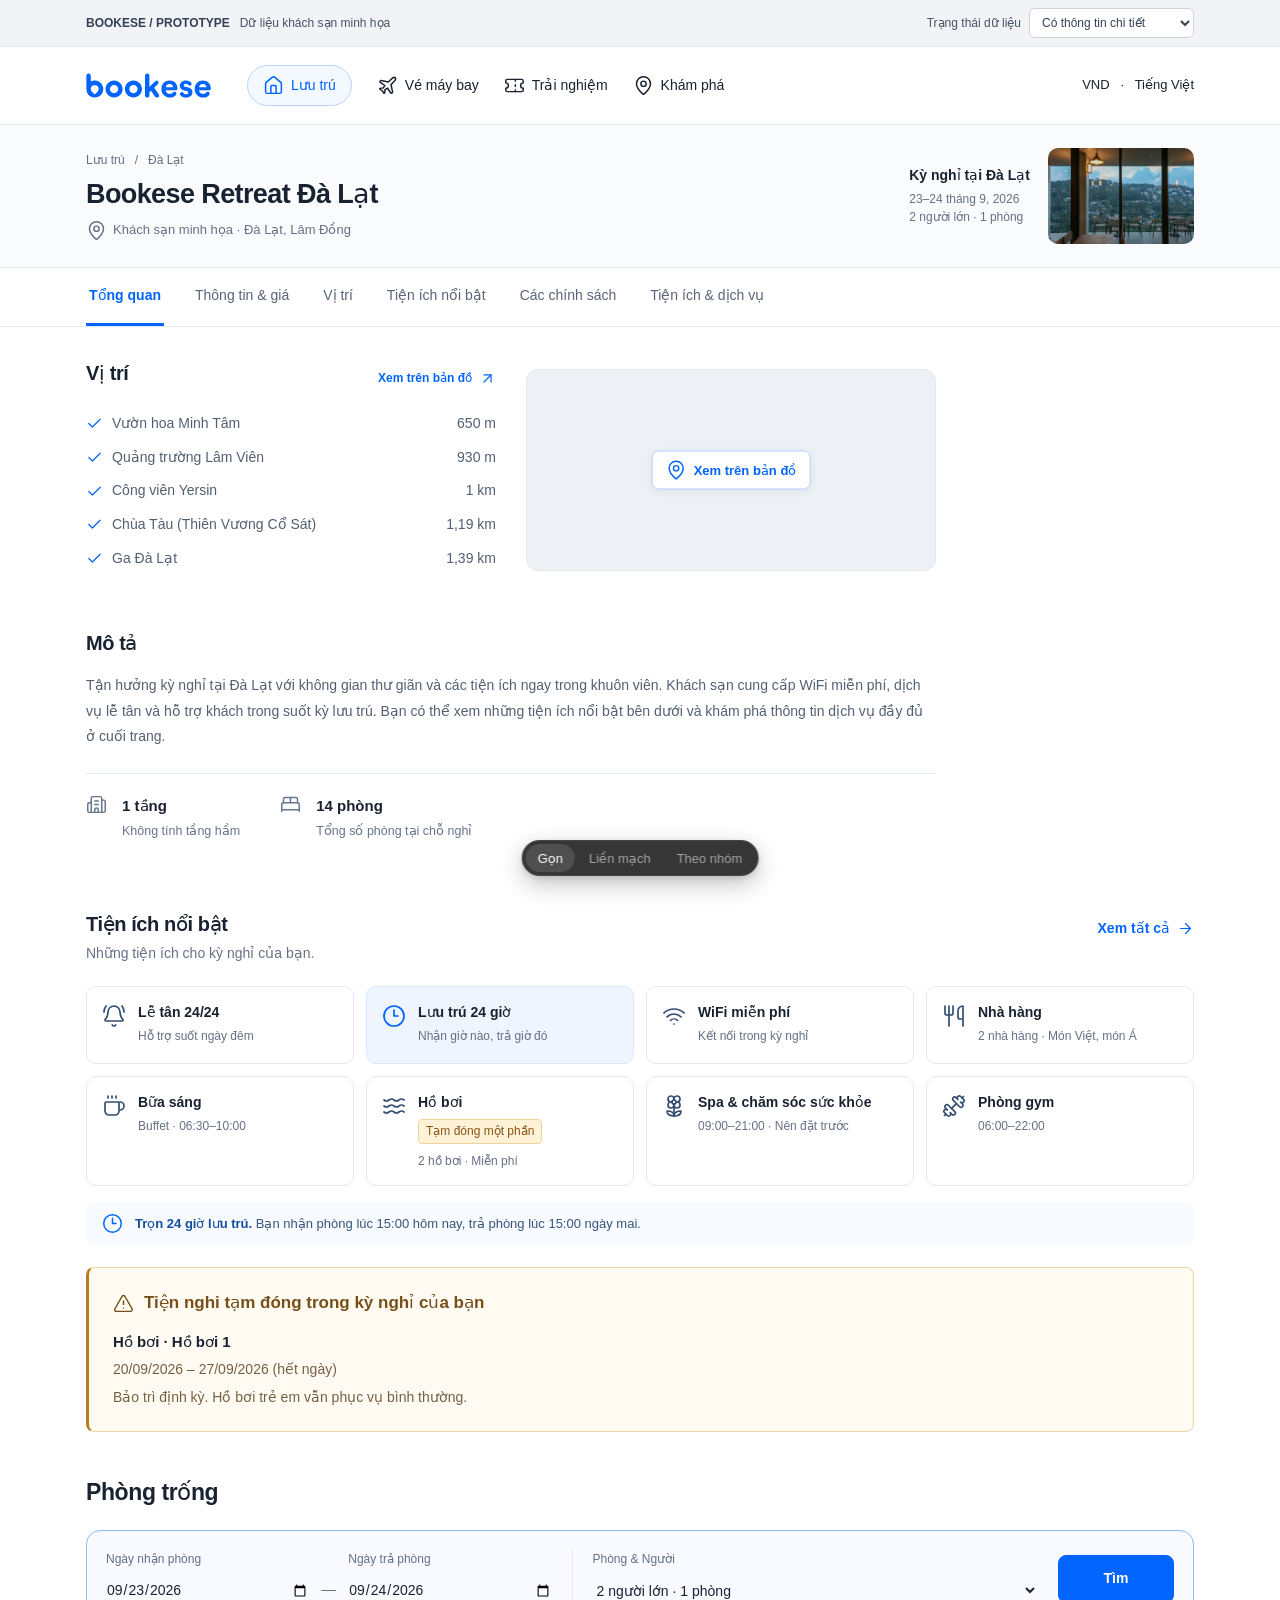
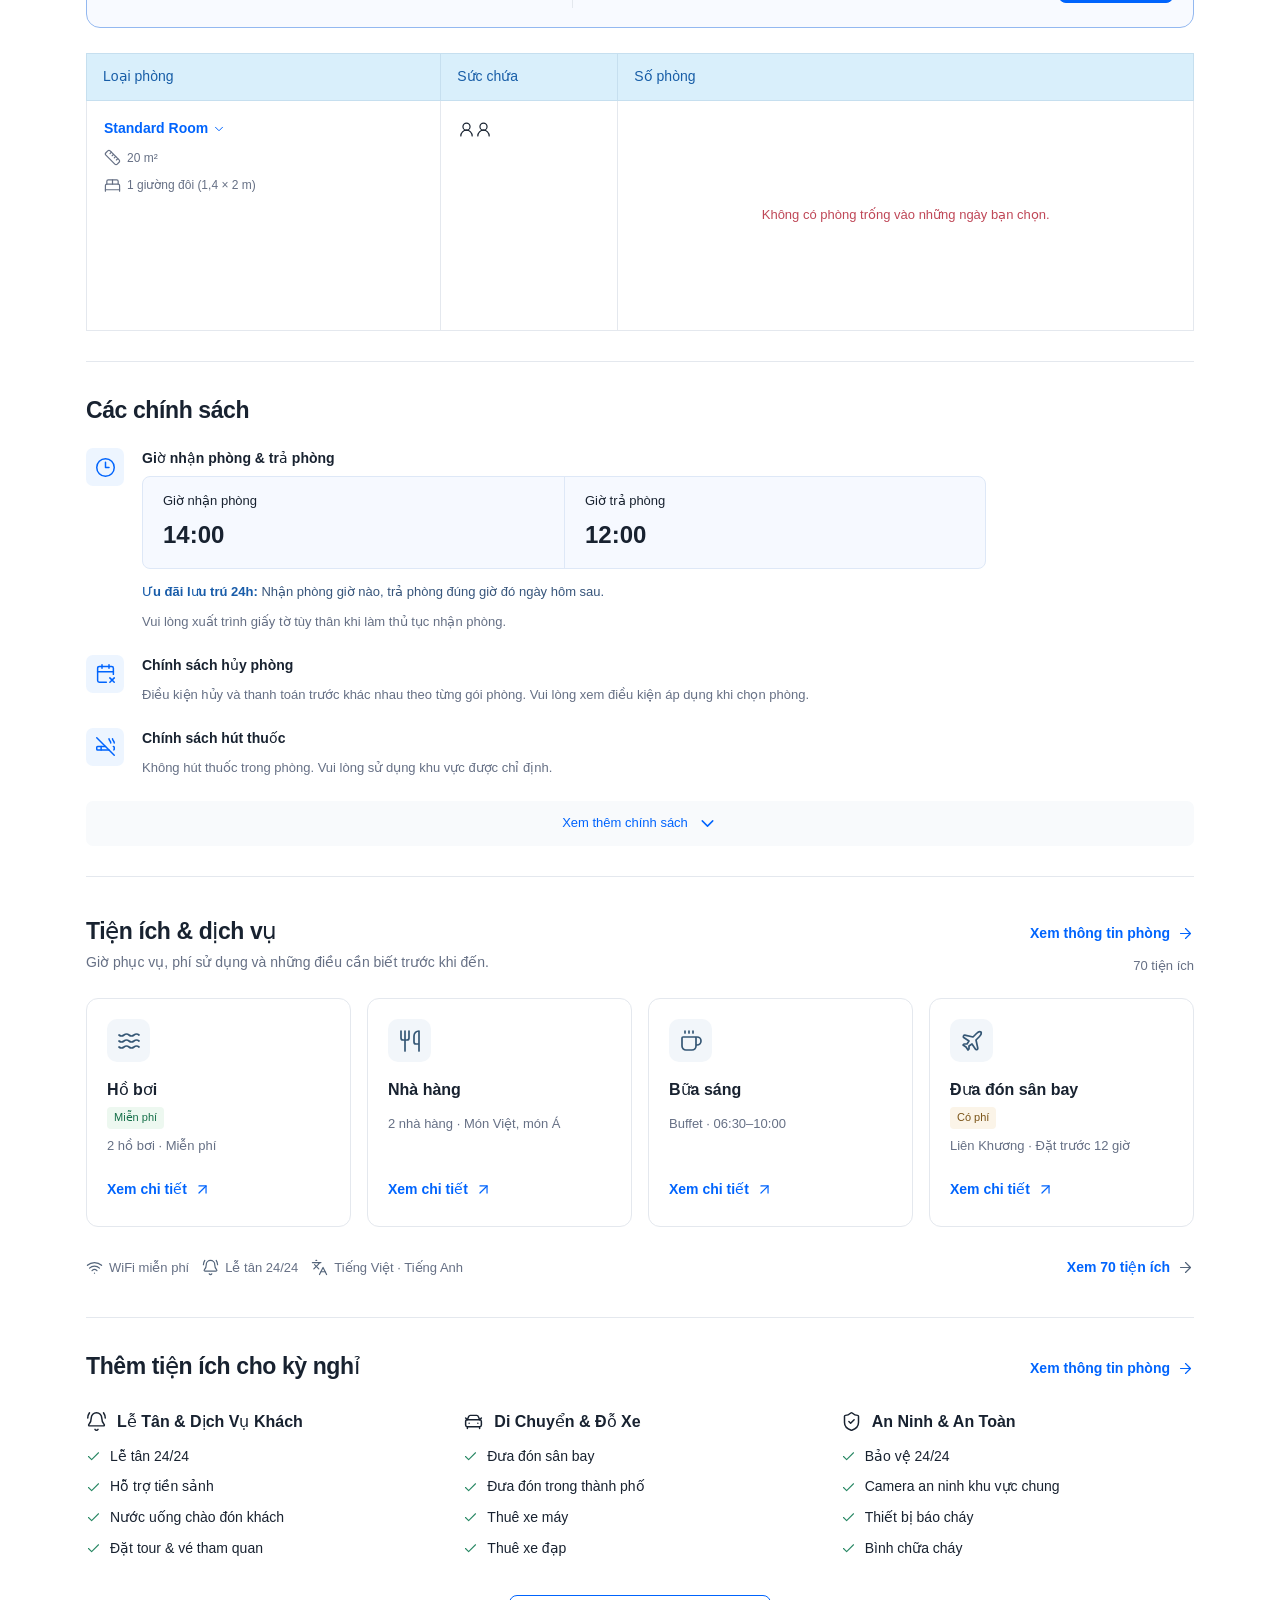
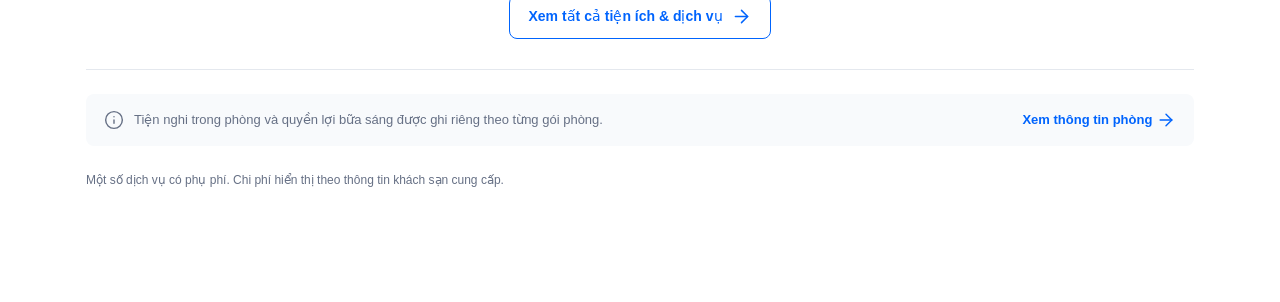
==== Bookese-Tien-ich-Prototype.html @ 7680a3de "Add customer and Extranet amenities prototypes" ====
<!doctype html><html lang="vi"><head><meta charset="utf-8"><meta name="viewport" content="width=device-width,initial-scale=1"><title>Bookese · Prototype tiện ích khách sạn</title><style>:root{--blue:#0064fd;--ink:#182230;--muted:#667085;--line:#e4e8ee;--tint:#eef5ff;--radius:12px;font-family:Inter,Arial,sans-serif;color:var(--ink);font-size:15px;line-height:1.55;font-synthesis:none}*{box-sizing:border-box}body{margin:0;background:#fff}button,input,select{font:inherit}button,a,input,select,summary{touch-action:manipulation}button{cursor:pointer}button:disabled{cursor:default}button:focus-visible,a:focus-visible,summary:focus-visible,select:focus-visible{outline:3px solid #8db9ff;outline-offset:3px}a{color:var(--blue);text-decoration:none}button{color:inherit}button svg,a svg{flex-shrink:0}svg{width:21px;height:21px;stroke-width:1.7;vertical-align:middle;flex-shrink:0}h1,h2,h3,p{margin:0}h1{font-size:27px;letter-spacing:-.6px;line-height:1.25}h2{font-size:23px;letter-spacing:-.4px;line-height:1.4}h3{font-size:16px;line-height:1.5}h1,h2,h3{text-wrap:balance}.muted{color:var(--muted)}.small{font-size:13px}.eyebrow{text-transform:uppercase;font-size:11px;font-weight:700;letter-spacing:1.2px;color:var(--muted)}.wrap{max-width:1160px;margin:auto;padding:0 26px}.lab{background:#f1f3f6;border-bottom:1px solid var(--line);font:12px/1.5 Arial,sans-serif;color:#475467}.lab-inner{min-height:46px;display:flex;align-items:center;justify-content:space-between;gap:16px}.lab b{color:#344054;margin-right:10px}.lab label{display:flex;gap:8px;align-items:center;flex-shrink:0}.lab select{background:white;border:1px solid #cdd3db;border-radius:6px;padding:6px 25px 6px 8px;font-size:12px;color:#344054;max-width:220px}.lab-note{font-size:11px;color:#667085}.header{height:77px;display:flex;align-items:center;justify-content:space-between;gap:36px}.logo{width:125px;height:36px;object-fit:contain}.headernav{display:flex;gap:25px;align-items:center;flex:1}.headernav span{display:flex;gap:7px;align-items:center;font-size:14px;white-space:nowrap}.headernav .current{color:var(--blue);background:#f4f8ff;border:1px solid #b8d4ff;border-radius:24px;padding:9px 15px}.header-end{font-size:13px;white-space:nowrap}.context-strip{border-top:1px solid var(--line);background:#fafbfd;border-bottom:1px solid var(--line)}.context{display:flex;align-items:center;justify-content:space-between;gap:24px;padding-top:23px;padding-bottom:23px}.context .location{display:flex;gap:6px;align-items:center;font-size:13px;color:var(--muted);margin-top:8px}.context-photo{display:flex;align-items:center;gap:18px}.context-photo img{width:146px;height:96px;object-fit:cover;border-radius:10px}.context-photo div{font-size:12px;color:var(--muted);max-width:180px}.context-photo strong{display:block;font-size:14px;color:var(--ink);margin-bottom:3px}.breadcrumb{font-size:12px;color:var(--muted);margin-bottom:8px}.page-nav{position:sticky;top:0;z-index:8;background:rgba(255,255,255,.97);border-bottom:1px solid var(--line)}.nav-row{display:flex;gap:34px;align-items:center;height:58px}.nav-row a{display:flex;align-items:center;justify-content:center;height:100%;font-size:14px;color:#586476;border-bottom:3px solid transparent;padding:0 3px;white-space:nowrap}.nav-row a.active{color:var(--blue);font-weight:600;border-color:var(--blue)}main{padding-bottom:112px!important}.section{padding-top:32px;padding-bottom:30px;border-bottom:1px solid var(--line)}[id]{scroll-margin-top:82px}.section-head{display:flex;justify-content:space-between;gap:20px;align-items:flex-start;margin-bottom:22px}.section-head p{color:var(--muted);font-size:14px;margin-top:5px}.text-btn{background:none;border:0;padding:6px 0;display:inline-flex;gap:7px;align-items:center;font-size:14px;color:var(--blue);font-weight:600;min-height:38px;white-space:nowrap}.text-btn:hover{text-decoration:underline}.text-btn svg{width:17px;height:17px}.highlights{display:grid;grid-template-columns:repeat(4,1fr);gap:14px 24px}.highlight{display:flex;gap:12px;align-items:flex-start;min-height:65px;border:1px solid var(--line);border-radius:10px;padding:15px;background:white;text-align:left}.highlight svg{color:#344e72;width:24px;height:24px;margin-top:2px}.highlight b{font-size:14px;font-weight:550;display:block}.highlight small{display:block;color:var(--muted);font-size:12px;margin-top:3px}.highlight:hover:is(button){background:#f8fbff;border-color:#a6c9ff}.highlight-special{background:var(--tint);border-color:#d9e8ff}.highlight-special svg{color:var(--blue)}.twentyfour{margin-top:16px;display:flex;align-items:center;gap:12px;border-radius:8px;background:#f7faff;padding:11px 16px;font-size:13px;color:#37557b}.twentyfour svg{color:var(--blue)}.twentyfour strong{color:#144d9d}.feature-cards{display:grid;grid-template-columns:repeat(4,1fr);gap:16px}.feature-card{padding:20px;border:1px solid var(--line);border-radius:12px;display:flex;flex-direction:column;align-items:start;background:white;min-height:216px}.feature-icon{height:43px;width:43px;display:flex;align-items:center;justify-content:center;background:#f2f6fa;border-radius:10px;margin-bottom:16px;color:#355775}.feature-icon svg{height:24px;width:24px}.feature-card h3{margin-bottom:5px}.feature-card p{font-size:13px;color:var(--muted);margin:7px 0 12px}.feature-card .text-btn{margin-top:auto;padding-bottom:0}.badge{font-size:11px;font-weight:500;line-height:1.6;padding:2px 7px;border-radius:4px;white-space:nowrap;display:inline-flex;vertical-align:middle}.badge.free{background:#edf8f0;color:#16704a}.badge.paid{background:#fbf4e8;color:#795215}.badge.neutral{background:#f1f3f6;color:#586476}.summary-line{display:flex;align-items:center;gap:13px;flex-wrap:wrap;font-size:13px;color:var(--muted);margin-top:22px}.summary-line span{display:flex;gap:6px;align-items:center}.summary-line svg{width:17px;height:17px;color:#53647a}.summary-line .text-btn{margin-left:auto}.all-preview{display:grid;grid-template-columns:repeat(3,1fr);gap:24px}.preview-group h3{margin-bottom:12px;display:flex;align-items:center;gap:10px}.preview-group ul{list-style:none;padding:0;margin:0}.preview-group li{font-size:14px;margin:9px 0;display:flex;gap:9px;align-items:center}.preview-group li svg{color:#278763;width:15px;height:15px}.outline{padding:10px 18px;min-height:44px;border:1px solid var(--blue);color:var(--blue);background:white;border-radius:8px;font-weight:550;font-size:14px;display:inline-flex;align-items:center;justify-content:center;gap:8px}.outline:hover{background:var(--tint)}.primary{padding:12px 19px;min-height:44px;background:var(--blue);color:#fff;border:1px solid var(--blue);border-radius:8px;font-weight:600;font-size:14px}.primary:hover{background:#0056dc}.all-cta{text-align:center;margin-top:26px}.policy-link{margin:24px 0 0;display:flex;align-items:center;gap:10px;background:#f8fafc;border-radius:8px;padding:16px 18px;font-size:13px;color:var(--muted)}.policy-link a{margin-left:auto;font-weight:550;white-space:nowrap}.policy-link svg{width:20px;height:20px}.search-row{display:flex;gap:14px;align-items:center;margin:20px 0 24px}.searchbox{display:flex;align-items:center;gap:9px;max-width:420px;flex:1;border:1px solid #cdd4df;border-radius:8px;padding:0 13px;height:44px;background:#fff}.searchbox svg{width:18px;color:#748296}.searchbox:focus-within{border-color:var(--blue);box-shadow:0 0 0 3px #e7f0ff}.searchbox input{border:0;outline:none;width:100%;height:100%;min-width:0;background:transparent;font-size:14px;color:var(--ink)}.result-count{font-size:12px;color:var(--muted)}.group-grid{display:grid;grid-template-columns:repeat(3,minmax(0,1fr));gap:28px 36px;align-items:start}.group-block{min-width:0}.group-block h3{display:flex;align-items:center;gap:10px;padding-bottom:10px;border-bottom:1px solid var(--line);margin-bottom:3px}.group-block h3 svg{color:#415975}.group-count{margin-left:auto;color:#98a2b3;font-size:12px;font-weight:400}.amenity{border-bottom:1px solid #f0f2f5;padding:11px 0;font-size:14px;break-inside:avoid}.amenity-head{display:flex;gap:8px;align-items:flex-start}.amenity-head>svg{width:15px;height:20px;color:#278763}.amenity-name{flex:1;min-width:0}.amenity-meta{display:flex;gap:8px;align-items:center;flex-wrap:wrap;margin:5px 0 0 23px}.amenity-meta .text-btn{font-size:12px;min-height:24px;padding:0;font-weight:500}.amenity summary{cursor:pointer;list-style:none}.amenity summary::-webkit-details-marker{display:none}.amenity summary .chev{width:15px;color:#75859a;margin-left:3px}.amenity[open] summary .chev{transform:rotate(180deg)}.amenity[open]{border-bottom-color:#bfd7f7}.inline-detail{background:#f7faff;padding:14px;margin-top:10px;border-radius:7px;font-size:12px}.inline-detail .spec-list{grid-template-columns:1fr}.inline-detail h3{font-size:14px}.inline-detail .detail-section{margin-top:14px}.inline-detail .detail-section:first-child{margin-top:0}.inline-detail .detail-note{font-size:12px}.inline-detail table{font-size:11px}.explorer{display:grid;grid-template-columns:246px minmax(0,1fr);border:1px solid var(--line);border-radius:12px;overflow:hidden;min-height:475px}.group-nav{padding:12px;background:#fafbfd;border-right:1px solid var(--line)}.group-nav button{border:0;background:none;display:flex;align-items:center;gap:9px;width:100%;min-height:44px;text-align:left;padding:10px;border-radius:7px;font-size:13px;color:#556276;margin-bottom:3px}.group-nav button svg{height:17px;width:17px}.group-nav button[aria-pressed=true]{background:#e9f2ff;color:#075dc5;font-weight:600}.group-nav button:hover{background:#eef2f7}.group-nav .group-count{color:inherit}.explorer-body{padding:26px}.explorer-body .group-grid{grid-template-columns:1fr}.explorer-body .group-block h3{font-size:19px}.explorer-body .amenity{padding:14px 0}.explorer-body .amenity-meta{margin-left:23px}.explorer-body .inline-detail .spec-list{grid-template-columns:1fr 1fr}.mobile-group{display:none}.empty{text-align:center;padding:40px 20px;color:var(--muted);grid-column:1/-1}.empty svg{width:30px;height:30px;margin-bottom:12px}.empty h3{color:var(--ink);margin-bottom:6px}.empty button{margin-top:15px}.below{padding-top:28px;display:grid;grid-template-columns:1fr 1fr;gap:30px}.below section{border:1px solid var(--line);border-radius:10px;padding:22px}.below p{font-size:13px;color:var(--muted);margin-top:7px}.below h2{font-size:18px}.below .text-btn{margin-top:12px}.footer-note{font-size:12px;color:#667085;margin-top:25px}.dialog{border:0;border-radius:16px;padding:0;width:min(960px,calc(100vw - 48px));max-height:86vh;color:var(--ink);box-shadow:0 25px 80px #14263c40;overflow:hidden}.dialog::backdrop{background:#17263a75}.dialog[open]{display:flex;flex-direction:column;animation:enter 180ms ease-out}.dialog-header{display:flex;justify-content:space-between;align-items:flex-start;gap:15px;padding:24px 28px 19px;border-bottom:1px solid var(--line);flex-shrink:0}.dialog-header h2{font-size:23px}.dialog-header p{font-size:13px;color:var(--muted);margin-top:4px}.icon-btn{height:38px;width:38px;display:flex;align-items:center;justify-content:center;border:0;background:#f1f4f7;border-radius:50%;flex-shrink:0}.icon-btn:hover{background:#e7edf4}.dialog-tools{padding:0 28px;border-bottom:1px solid var(--line);flex-shrink:0}.dialog-tools .search-row{margin:16px 0}.dialog-scroll{overflow:auto;overscroll-behavior:contain;padding:22px 28px 30px}.dialog .group-grid{grid-template-columns:1fr 1fr;gap:26px 32px}.dialog-tags{display:flex;gap:7px;overflow:auto;padding-bottom:15px}.filter-chip{padding:7px 11px;white-space:nowrap;min-height:36px;border:1px solid var(--line);border-radius:6px;font-size:12px;background:#fff;color:#536071}.filter-chip[aria-pressed=true]{color:var(--blue);border-color:#b3d0ff;background:var(--tint)}.detail-dialog{max-width:660px}.detail-section{margin-top:24px}.detail-section:first-child{margin-top:0}.detail-section h3{font-size:16px;display:flex;gap:10px;align-items:center}.detail-section .sub{font-size:13px;color:var(--muted);margin-top:4px}.spec-list{display:grid;grid-template-columns:1fr 1fr;gap:16px 22px;margin:18px 0 0}.spec-list>div{min-width:0}.spec-list dt{font-size:12px;color:var(--muted);margin-bottom:4px}.spec-list dd{margin:0;font-size:14px;line-height:1.5}.detail-note{padding:13px 15px;border-radius:7px;background:#f4f7fa;font-size:13px;color:#596879;margin-top:19px;display:flex;align-items:flex-start;gap:9px}.detail-note svg{width:17px;height:20px}.detail-section+.detail-section{padding-top:20px;border-top:1px solid var(--line)}.detail-section table{border-collapse:collapse;width:100%;margin-top:16px;font-size:13px}.detail-section th{text-align:left;color:#667085;background:#f5f7fa;font-size:12px;font-weight:500}.detail-section td,.detail-section th{padding:10px 12px;border-bottom:1px solid var(--line)}.detail-section td:last-child,.detail-section th:last-child{text-align:right}.note-icon{display:flex;align-items:center;gap:7px}.mobile-crumb{display:none}.proto-picker{z-index:2147483647}.variant-description{font-size:11px;max-width:420px;color:#667085}.modal-open{overflow:hidden}@keyframes enter{from{transform:translateY(8px);opacity:0}to{transform:translateY(0);opacity:1}}@media(prefers-reduced-motion:reduce){*,*::before,*::after{animation:none!important;scroll-behavior:auto!important;transition:none!important}}
@media(min-width:1400px){.wrap{max-width:1240px}.feature-card{min-height:225px}.section{padding-top:36px;padding-bottom:34px}}
@media(max-width:980px){.headernav{gap:15px}.headernav span:nth-child(n+3){display:none}.context-photo div{display:none}.highlights{gap:12px;grid-template-columns:repeat(4,1fr)}.highlight{padding:12px;gap:8px}.highlight b{font-size:13px}.feature-cards{grid-template-columns:repeat(2,1fr)}.feature-card{min-height:190px}.group-grid{grid-template-columns:1fr 1fr}.nav-row{gap:22px}.header-end{font-size:12px}.all-preview{gap:20px}.explorer{grid-template-columns:225px minmax(0,1fr)}}
@media(max-width:650px){:root{font-size:14px}.wrap{padding:0 18px}.lab-inner{align-items:start;flex-direction:column;gap:8px;padding-top:10px;padding-bottom:10px}.lab-note{display:none}.lab label{width:100%;justify-content:space-between}.lab select{max-width:210px}.header{height:66px;gap:15px}.logo{width:111px}.headernav{justify-content:flex-end}.headernav .current{font-size:12px;padding:7px 12px}.headernav span:not(.current),.header-end{display:none}.context{padding-top:20px;padding-bottom:20px;gap:12px}.context-photo{display:none}h1{font-size:24px}.context .location{font-size:12px}.breadcrumb{font-size:11px}.nav-row{gap:24px;height:51px;overflow-x:auto;scrollbar-width:none}.nav-row a{font-size:13px}.nav-row a:last-child{padding-right:15px}.section{padding:25px 0}.section-head{gap:12px;margin-bottom:18px}.section-head h2,h2{font-size:20px}.section-head p{font-size:13px}.section-head>.text-btn{font-size:12px;white-space:normal;text-align:right;max-width:99px;line-height:1.5}.highlights{grid-template-columns:1fr 1fr;gap:10px}.highlight{padding:12px;min-height:77px;gap:9px}.highlight b{font-size:12px;line-height:1.5}.highlight small{font-size:11px}.highlight svg{width:20px;height:20px}.twentyfour{align-items:flex-start;padding:12px;font-size:12px;line-height:1.6}.twentyfour svg{margin-top:2px}.feature-cards{gap:10px}.feature-card{padding:15px;min-height:220px}.feature-card h3{font-size:14px}.feature-card p{font-size:12px}.feature-card .text-btn{font-size:12px}.feature-icon{height:36px;width:36px;margin-bottom:12px}.badge{font-size:10px}.summary-line{gap:10px}.summary-line span{font-size:12px}.summary-line .text-btn{margin-left:0;width:100%}.all-preview{grid-template-columns:1fr;gap:20px}.preview-group:nth-child(n+3){display:none}.preview-group li{font-size:13px}.outline{width:100%;font-size:13px}.policy-link{align-items:flex-start;flex-wrap:wrap;padding:14px;font-size:12px;gap:8px}.policy-link span{flex:1;min-width:200px}.policy-link a{margin-left:28px}.search-row{gap:10px;align-items:stretch;flex-direction:column}.searchbox{max-width:none;min-height:44px;flex:none}.result-count{font-size:12px}.group-grid,.dialog .group-grid{grid-template-columns:1fr;gap:24px}.amenity{font-size:13px}.group-block h3{font-size:15px}.explorer{display:block;border:0;min-height:0;overflow:visible}.group-nav{display:none}.mobile-group{display:block;width:100%;margin:0 0 16px;font-size:13px}.mobile-group select{margin-top:8px;display:block;width:100%;padding:12px;border:1px solid #ccd4df;background:#f8fafc;border-radius:8px;color:var(--ink)}.explorer-body{padding:0}.explorer-body .inline-detail .spec-list{grid-template-columns:1fr}.below{grid-template-columns:1fr;gap:16px}.below section{padding:18px}.dialog{width:100%;max-width:100%;max-height:calc(100dvh - 26px);height:calc(100dvh - 26px);margin:26px 0 0;border-radius:18px 18px 0 0}.dialog-header{padding:20px 18px 16px}.dialog-header h2{font-size:20px}.dialog-scroll{padding:18px 18px 82px}.dialog-tools{padding:0 18px}.dialog-tools .search-row{margin:13px 0}.spec-list{gap:14px}.spec-list dd{font-size:13px}.spec-list dt{font-size:11px}.detail-note{font-size:12px}.footer-note{font-size:11px}}

.proto-picker {
  position: fixed;
  bottom: 24px;
  left: 50%;
  transform: translateX(-50%);
  z-index: 2147483647;
  display: flex;
  align-items: center;
  gap: 2px;
  padding: 4px;
  border-radius: 999px;
  background: rgba(10, 10, 10, 0.82);
  -webkit-backdrop-filter: blur(12px) saturate(1.4);
  backdrop-filter: blur(12px) saturate(1.4);
  box-shadow:
    0 0 0 1px rgba(255, 255, 255, 0.08) inset,
    0 8px 24px rgba(0, 0, 0, 0.24),
    0 2px 6px rgba(0, 0, 0, 0.12);
  font-family: -apple-system, BlinkMacSystemFont, "Segoe UI", sans-serif;
  font-size: 13px;
  line-height: 1;
  -webkit-font-smoothing: antialiased;
  user-select: none;
  -webkit-user-select: none;
}

.proto-picker-highlight {
  position: absolute;
  top: 4px;
  left: 0;
  height: 28px;
  border-radius: 999px;
  background: rgba(255, 255, 255, 0.12);
  will-change: transform;
}

/* The slide is enabled only after first paint (data-ready), so load doesn't animate. */
.proto-picker[data-ready] .proto-picker-highlight {
  transition:
    transform 250ms cubic-bezier(0.23, 1, 0.32, 1),
    width 250ms cubic-bezier(0.23, 1, 0.32, 1);
}

@media (prefers-reduced-motion: reduce) {
  .proto-picker[data-ready] .proto-picker-highlight { transition: none; }
}

.proto-picker-item {
  position: relative; /* sits above the highlight */
  display: flex;
  align-items: center;
  height: 28px;
  padding: 0 12px;
  border: 0;
  border-radius: 999px;
  background: transparent;
  color: rgba(255, 255, 255, 0.55);
  font: inherit;
  cursor: pointer;
  transition: color 150ms ease-out;
}

.proto-picker-item:hover {
  color: rgba(255, 255, 255, 0.85);
}

.proto-picker-item:active {
  transform: scale(0.97);
}

.proto-picker-item:focus-visible {
  outline: 2px solid rgba(255, 255, 255, 0.4);
  outline-offset: 2px;
}

.proto-picker-item[data-active] {
  color: #fff;
}

.proto-picker-divider {
  width: 1px;
  height: 16px;
  margin: 0 4px;
  background: rgba(255, 255, 255, 0.12);
}

.proto-picker-replay {
  padding: 0 10px;
  font-size: 14px;
}

.proto-picker[data-position="top"] {
  bottom: auto;
  top: 24px;
}
[hidden]{display:none!important}
.overview-section{max-width:850px;border-bottom:0;padding-bottom:16px}.overview-section .section-head{margin-bottom:16px}.overview-section h2{font-size:20px}.location-layout{display:grid;grid-template-columns:1fr 1fr;gap:30px;align-items:center}.nearby-list{padding:0;margin:0;list-style:none}.nearby-list li{display:flex;align-items:center;gap:9px;margin:12px 0;font-size:14px;color:#526071}.nearby-list li>span:last-child{margin-left:auto;white-space:nowrap}.nearby-list svg{color:var(--blue);width:17px;height:17px}.location-layout .text-btn{font-size:12px}.map-preview{position:relative;height:202px;border:1px solid var(--line);border-radius:12px;overflow:hidden;background:#edf1f5}.map-preview iframe{border:0;width:100%;height:100%}.map-preview>a{position:absolute;top:50%;left:50%;transform:translate(-50%,-50%);display:flex;align-items:center;gap:7px;white-space:nowrap;padding:8px 13px;border:1px solid #b3d0ff;border-radius:7px;background:white;font-size:13px;font-weight:600;box-shadow:0 2px 8px #24374615}.description-copy{color:#536071;line-height:1.8;font-size:14px}#highlights{max-width:none;border-bottom:0;padding-bottom:22px}#highlights .highlights{gap:12px;grid-template-columns:repeat(4,minmax(0,1fr))}#highlights h2{font-size:20px}#highlights .highlight{min-height:78px}#rooms{padding-top:16px}.room-search{display:flex;gap:20px;align-items:center;background:#f8faff;border:1px solid #93b8f0;border-radius:14px;padding:19px;margin-bottom:25px}.room-search label{font-size:12px;color:#667085}.stay-dates{display:flex;align-items:center;gap:12px;flex:1}.stay-dates label{display:flex;flex-direction:column;gap:5px;flex:1}.stay-dates input{width:100%;border:0;background:transparent;color:var(--ink);padding:5px 0;font-size:14px;min-height:35px}.date-separator{padding-top:20px;color:#667085}.occupancy-label{display:flex;flex-direction:column;gap:5px;flex:1;border-left:1px solid var(--line);padding-left:20px}.occupancy-label select{border:0;background:transparent;padding:6px 0;color:var(--ink);min-height:35px;font-size:14px}.room-search .primary{min-width:116px}.room-table{border-collapse:collapse;width:100%;font-size:14px}.room-table th{background:#d9effb;color:#175da7;text-align:left;font-weight:500;padding:12px 16px;border:1px solid #c6dfef}.room-table td{padding:17px;vertical-align:top;border:1px solid var(--line)}.room-table td:first-child{width:32%}.room-table td:nth-child(2){width:16%}.room-table td:last-child{height:230px;vertical-align:middle}.room-table td p{font-size:12px;color:var(--muted);margin:9px 0;display:flex;align-items:center;gap:6px}.room-table td svg{width:17px;height:17px}.room-type summary{cursor:pointer;color:var(--blue);font-weight:600;list-style:none}.room-type summary svg{width:14px;height:14px}.room-table td .availability-status{color:#bf4757;font-size:13px;line-height:1.6;justify-content:center}.room-type[open]{padding-bottom:8px}.policy-rows{max-width:900px}.policy-row{display:grid;grid-template-columns:40px 1fr;gap:16px;margin:22px 0}.policy-symbol{width:38px;height:38px;border-radius:7px;display:flex;align-items:center;justify-content:center;color:var(--blue);background:#edf5ff}.policy-row h3{font-size:14px;font-weight:550;margin-bottom:7px}.policy-row p{color:#667085;font-size:13px;line-height:1.7;margin-top:8px}.policy-time{display:inline-flex;gap:18px;align-items:center;background:#f6f9ff;border:1px solid #dee8f7;border-radius:8px;padding:13px 16px;font-size:13px}.policy-time>strong{color:#185ca9;white-space:nowrap}.policy-time span strong{display:block;margin-top:5px;font-size:16px}.more-policies>summary{cursor:pointer;list-style:none;display:flex;align-items:center;justify-content:center;gap:9px;font-size:13px;color:var(--blue);padding:12px;background:#f8fafc;border-radius:7px}.more-policies[open]>summary svg{transform:rotate(180deg)}#policies{margin-bottom:6px}.nav-row{gap:28px}.context-strip .context{padding-bottom:23px}@media(max-width:750px){.location-layout{grid-template-columns:1fr;gap:16px}.map-preview{height:180px}.room-search{flex-wrap:wrap;gap:14px}.stay-dates{flex-basis:100%}.occupancy-label{border-left:0;padding-left:0}.room-table th,.room-table td{padding:10px}.room-table td:last-child{height:180px}.policy-time{align-items:start;flex-direction:column;gap:6px}.room-table td:first-child{width:42%}.room-table td:nth-child(2){width:15%}.policy-row{gap:12px}.nav-row{gap:22px}}@media(max-width:650px){#highlights .highlights{grid-template-columns:1fr 1fr}.overview-section{padding-bottom:10px}#highlights .highlight{min-height:88px}.room-search .primary{min-width:83px}.room-table{font-size:12px}.room-table td .availability-status{font-size:12px}.room-guests{display:flex;flex-wrap:wrap}.policy-time{font-size:12px}.nearby-list li{font-size:13px}.description-copy{font-size:13px}.room-search{padding:14px}.stay-dates input{font-size:12px}.occupancy-label select{font-size:12px}.room-type summary{font-size:12px}}

.section-head-actions{display:flex;flex-direction:column;align-items:flex-end;gap:3px}.room-return{flex-shrink:0}@media(max-width:900px){#highlights .highlights{grid-template-columns:repeat(2,minmax(0,1fr))}}@media(max-width:650px){.section-head:has(.room-return){flex-wrap:wrap}.section-head .room-return{max-width:none;white-space:nowrap;text-align:left}.section-head-actions{align-items:flex-start}}

.policy-row .stay24-offer{color:#37557b;margin-top:12px}.stay24-offer strong{color:#185ca9}.policy-time{display:grid;grid-template-columns:1fr 1fr;gap:0;min-width:360px;padding:0}.policy-time>span{padding:14px 20px}.policy-time>span+span{border-left:1px solid #dee8f7}.policy-time span strong{font-size:24px;color:var(--ink)}@media(max-width:650px){.policy-time{min-width:0;width:100%}.policy-time>span{padding:12px}.policy-time span strong{font-size:21px}}
.property-facts{display:flex;gap:40px;flex-wrap:wrap;margin-top:24px;padding:20px 0;border-top:1px solid #e2e8f0}.property-facts>span{display:grid;grid-template-columns:24px auto;gap:5px 12px}.property-facts svg{grid-row:span 2;color:#65768e}.property-facts small{color:#66758b}.closure-badge{display:inline-block;background:#fff2d6;color:#875616;border:1px solid #f0d399;border-radius:4px;font-size:12px;padding:3px 7px;line-height:1.4;margin:5px 0}.closure-notice{padding:22px 24px;border:1px solid #ecd6a8;border-left:3px solid #b97b1b;background:#fffbf2;border-radius:8px;margin:0 0 28px}.closure-notice h3{display:flex;gap:10px;align-items:center;font-size:17px;margin:0 0 14px;color:#765018}.closure-entry+.closure-entry{border-top:1px solid #eedec0;padding-top:14px;margin-top:14px}.closure-entry strong,.closure-entry span{display:block}.closure-entry span,.closure-entry p{font-size:14px;margin:6px 0 0;color:#756044}.detail-dialog .closure-notice{margin:0 0 18px}.highlight .closure-badge{font-weight:500}.amenity-head>[data-closure-badge]{flex-shrink:0}@media(max-width:600px){.property-facts{gap:20px}.closure-notice{padding:16px}.amenity-head{flex-wrap:wrap}}
</style></head><body>
<div class="lab"><div class="wrap lab-inner"><div><b>BOOKESE / PROTOTYPE</b><span>Dữ liệu khách sạn minh họa</span></div><label for="scenario">Trạng thái dữ liệu<select id="scenario"><option value="rich">Có thông tin chi tiết</option><option value="basic">Chỉ khai có / không</option><option value="sparse">Khách sạn ít tiện ích</option></select></label></div></div>
<header class="wrap header"><img class="logo" src="[data-uri]" alt="Bookese" width="125" height="36"><div class="headernav"><span class="current"><i data-lucide="house" aria-hidden="true"></i>Lưu trú</span><span><i data-lucide="plane" aria-hidden="true"></i>Vé máy bay</span><span><i data-lucide="ticket" aria-hidden="true"></i>Trải nghiệm</span><span><i data-lucide="map-pin" aria-hidden="true"></i>Khám phá</span></div><div class="header-end">VND &nbsp; · &nbsp; Tiếng Việt</div></header>
<div class="context-strip"><div class="wrap context"><div><div class="breadcrumb">Lưu trú &nbsp; / &nbsp; Đà Lạt</div><h1>Bookese Retreat Đà Lạt</h1><p class="location"><i data-lucide="map-pin" aria-hidden="true"></i>Khách sạn minh họa · Đà Lạt, Lâm Đồng</p></div><div class="context-photo"><div><strong>Kỳ nghỉ tại Đà Lạt</strong>23–24 tháng 9, 2026<br>2 người lớn · 1 phòng</div><img src="[data-uri]" alt="Ảnh tham chiếu không gian HLS Dalat Lodge" width="146" height="96"></div></div></div>
<nav class="page-nav" aria-label="Nội dung khách sạn"><div class="wrap nav-row"><a href="#location" class="active">Tổng quan</a><a href="#rooms">Thông tin & giá</a><a href="#location">Vị trí</a><a href="#highlights">Tiện ích nổi bật</a><a href="#policies">Các chính sách</a><a href="#amenities">Tiện ích & dịch vụ</a></div></nav>
<main class="wrap" id="stage"></main>
<dialog id="all-dialog" class="dialog" aria-labelledby="all-title"><header class="dialog-header"><div><h2 id="all-title">Tiện ích & dịch vụ</h2><p id="all-sub"></p></div><button class="icon-btn" data-close aria-label="Đóng danh sách tiện ích" autofocus><i data-lucide="x" aria-hidden="true"></i></button></header><div class="dialog-tools"><div class="search-row"><label class="searchbox" for="all-search"><i data-lucide="search" aria-hidden="true"></i><input id="all-search" type="search" placeholder="Tìm tiện ích, ví dụ: hồ bơi…" aria-label="Tìm trong tất cả tiện ích" autocomplete="off"></label><span id="modal-count" class="result-count" aria-live="polite"></span></div><nav id="modal-tags" class="dialog-tags" aria-label="Lọc nhóm tiện ích"></nav></div><div class="dialog-scroll"><div id="all-results" class="group-grid"></div></div></dialog>
<dialog id="detail-dialog" class="dialog detail-dialog" aria-labelledby="detail-title"><header class="dialog-header"><div><h2 id="detail-title"></h2><p id="detail-sub"></p></div><button class="icon-btn" data-close aria-label="Đóng chi tiết" autofocus><i data-lucide="x" aria-hidden="true"></i></button></header><div id="detail-content" class="dialog-scroll"></div></dialog>
<nav class="proto-picker" aria-label="Prototype variants"><span class="proto-picker-highlight" aria-hidden="true"></span><button class="proto-picker-item" data-active aria-current="true">Gọn</button><button class="proto-picker-item">Liền&nbsp;mạch</button><button class="proto-picker-item">Theo&nbsp;nhóm</button></nav>
<script>/**
 * @license lucide v1.8.0 - ISC
 *
 * This source code is licensed under the ISC license.
 * See the LICENSE file in the root directory of this source tree.
 */

(function(a,n){typeof exports=="object"&&typeof module<"u"?n(exports):typeof define=="function"&&define.amd?define(["exports"],n):(a=typeof globalThis<"u"?globalThis:a||self,n(a.lucide={}))})(this,(function(a){"use strict";const n={xmlns:"http://www.w3.org/2000/svg",width:24,height:24,viewBox:"0 0 24 24",fill:"none",stroke:"currentColor","stroke-width":2,"stroke-linecap":"round","stroke-linejoin":"round"},fa=([t,h,d])=>{const c=document.createElementNS("http://www.w3.org/2000/svg",t);return Object.keys(h).forEach(M=>{c.setAttribute(M,String(h[M]))}),d?.length&&d.forEach(M=>{const p=fa(M);c.appendChild(p)}),c},ka=(t,h={})=>{const d={...n,...h};return fa(["svg",d,t])},Gu=t=>{for(const h in t)if(h.startsWith("aria-")||h==="role"||h==="title")return!0;return!1},Wu=(...t)=>t.filter((h,d,c)=>!!h&&h.trim()!==""&&c.indexOf(h)===d).join(" ").trim(),Eu=t=>t.replace(/^([A-Z])|[\s-_]+(\w)/g,(h,d,c)=>c?c.toUpperCase():d.toLowerCase()),Iu=t=>{const h=Eu(t);return h.charAt(0).toUpperCase()+h.slice(1)},Xu=t=>Array.from(t.attributes).reduce((h,d)=>(h[d.name]=d.value,h),{}),Pa=t=>typeof t=="string"?t:!t||!t.class?"":t.class&&typeof t.class=="string"?t.class.split(" "):t.class&&Array.isArray(t.class)?t.class:"",Ba=(t,{nameAttr:h,icons:d,attrs:c})=>{const M=t.getAttribute(h);if(M==null)return;const p=Iu(M),Sa=d[p];if(!Sa)return console.warn(`${t.outerHTML} icon name was not found in the provided icons object.`);const La=Xu(t),ju=Gu(La)?{}:{"aria-hidden":"true"},Ou={...n,"data-lucide":M,...ju,...c,...La},Nu=Pa(La),Ku=Pa(c),Zu=Wu("lucide",`lucide-${M}`,...Nu,...Ku);Zu&&Object.assign(Ou,{class:Zu});const Qu=ka(Sa,Ou);return t.parentNode?.replaceChild(Qu,t)},za=[["path",{d:"m14 12 4 4 4-4"}],["path",{d:"M18 16V7"}],["path",{d:"m2 16 4.039-9.69a.5.5 0 0 1 .923 0L11 16"}],["path",{d:"M3.304 13h6.392"}]],Fa=[["path",{d:"m14 11 4-4 4 4"}],["path",{d:"M18 16V7"}],["path",{d:"m2 16 4.039-9.69a.5.5 0 0 1 .923 0L11 16"}],["path",{d:"M3.304 13h6.392"}]],Da=[["path",{d:"m15 16 2.536-7.328a1.02 1.02 1 0 1 1.928 0L22 16"}],["path",{d:"M15.697 14h5.606"}],["path",{d:"m2 16 4.039-9.69a.5.5 0 0 1 .923 0L11 16"}],["path",{d:"M3.304 13h6.392"}]],Ra=[["circle",{cx:"16",cy:"4",r:"1"}],["path",{d:"m18 19 1-7-6 1"}],["path",{d:"m5 8 3-3 5.5 3-2.36 3.5"}],["path",{d:"M4.24 14.5a5 5 0 0 0 6.88 6"}],["path",{d:"M13.76 17.5a5 5 0 0 0-6.88-6"}]],ba=[["path",{d:"M22 12h-2.48a2 2 0 0 0-1.93 1.46l-2.35 8.36a.25.25 0 0 1-.48 0L9.24 2.18a.25.25 0 0 0-.48 0l-2.35 8.36A2 2 0 0 1 4.49 12H2"}]],qa=[["path",{d:"M18 17.5a2.5 2.5 0 1 1-4 2.03V12"}],["path",{d:"M6 12H4a2 2 0 0 1-2-2V5a2 2 0 0 1 2-2h16a2 2 0 0 1 2 2v5a2 2 0 0 1-2 2h-2"}],["path",{d:"M6 8h12"}],["path",{d:"M6.6 15.572A2 2 0 1 0 10 17v-5"}]],Ta=[["path",{d:"M5 17H4a2 2 0 0 1-2-2V5a2 2 0 0 1 2-2h16a2 2 0 0 1 2 2v10a2 2 0 0 1-2 2h-1"}],["path",{d:"m12 15 5 6H7Z"}]],g=[["circle",{cx:"12",cy:"13",r:"8"}],["path",{d:"M5 3 2 6"}],["path",{d:"m22 6-3-3"}],["path",{d:"M6.38 18.7 4 21"}],["path",{d:"M17.64 18.67 20 21"}],["path",{d:"m9 13 2 2 4-4"}]],Ua=[["path",{d:"M6.87 6.87a8 8 0 1 0 11.26 11.26"}],["path",{d:"M19.9 14.25a8 8 0 0 0-9.15-9.15"}],["path",{d:"m22 6-3-3"}],["path",{d:"M6.26 18.67 4 21"}],["path",{d:"m2 2 20 20"}],["path",{d:"M4 4 2 6"}]],C=[["circle",{cx:"12",cy:"13",r:"8"}],["path",{d:"M5 3 2 6"}],["path",{d:"m22 6-3-3"}],["path",{d:"M6.38 18.7 4 21"}],["path",{d:"M17.64 18.67 20 21"}],["path",{d:"M12 10v6"}],["path",{d:"M9 13h6"}]],u=[["circle",{cx:"12",cy:"13",r:"8"}],["path",{d:"M5 3 2 6"}],["path",{d:"m22 6-3-3"}],["path",{d:"M6.38 18.7 4 21"}],["path",{d:"M17.64 18.67 20 21"}],["path",{d:"M9 13h6"}]],Oa=[["circle",{cx:"12",cy:"13",r:"8"}],["path",{d:"M12 9v4l2 2"}],["path",{d:"M5 3 2 6"}],["path",{d:"m22 6-3-3"}],["path",{d:"M6.38 18.7 4 21"}],["path",{d:"M17.64 18.67 20 21"}]],Za=[["path",{d:"M11 21c0-2.5 2-2.5 2-5"}],["path",{d:"M16 21c0-2.5 2-2.5 2-5"}],["path",{d:"m19 8-.8 3a1.25 1.25 0 0 1-1.2 1H7a1.25 1.25 0 0 1-1.2-1L5 8"}],["path",{d:"M21 3a1 1 0 0 1 1 1v2a2 2 0 0 1-2 2H4a2 2 0 0 1-2-2V4a1 1 0 0 1 1-1z"}],["path",{d:"M6 21c0-2.5 2-2.5 2-5"}]],Ga=[["rect",{width:"18",height:"18",x:"3",y:"3",rx:"2",ry:"2"}],["polyline",{points:"11 3 11 11 14 8 17 11 17 3"}]],Wa=[["path",{d:"M2 12h20"}],["path",{d:"M10 16v4a2 2 0 0 1-2 2H6a2 2 0 0 1-2-2v-4"}],["path",{d:"M10 8V4a2 2 0 0 0-2-2H6a2 2 0 0 0-2 2v4"}],["path",{d:"M20 16v1a2 2 0 0 1-2 2h-2a2 2 0 0 1-2-2v-1"}],["path",{d:"M14 8V7c0-1.1.9-2 2-2h2a2 2 0 0 1 2 2v1"}]],Ea=[["path",{d:"M12 2v20"}],["path",{d:"M8 10H4a2 2 0 0 1-2-2V6c0-1.1.9-2 2-2h4"}],["path",{d:"M16 10h4a2 2 0 0 0 2-2V6a2 2 0 0 0-2-2h-4"}],["path",{d:"M8 20H7a2 2 0 0 1-2-2v-2c0-1.1.9-2 2-2h1"}],["path",{d:"M16 14h1a2 2 0 0 1 2 2v2a2 2 0 0 1-2 2h-1"}]],Ia=[["rect",{width:"6",height:"16",x:"4",y:"2",rx:"2"}],["rect",{width:"6",height:"9",x:"14",y:"9",rx:"2"}],["path",{d:"M22 22H2"}]],Xa=[["rect",{width:"16",height:"6",x:"2",y:"4",rx:"2"}],["rect",{width:"9",height:"6",x:"9",y:"14",rx:"2"}],["path",{d:"M22 22V2"}]],ja=[["rect",{width:"6",height:"14",x:"4",y:"5",rx:"2"}],["rect",{width:"6",height:"10",x:"14",y:"7",rx:"2"}],["path",{d:"M17 22v-5"}],["path",{d:"M17 7V2"}],["path",{d:"M7 22v-3"}],["path",{d:"M7 5V2"}]],Na=[["rect",{width:"6",height:"14",x:"4",y:"5",rx:"2"}],["rect",{width:"6",height:"10",x:"14",y:"7",rx:"2"}],["path",{d:"M10 2v20"}],["path",{d:"M20 2v20"}]],Ka=[["rect",{width:"6",height:"14",x:"4",y:"5",rx:"2"}],["rect",{width:"6",height:"10",x:"14",y:"7",rx:"2"}],["path",{d:"M4 2v20"}],["path",{d:"M14 2v20"}]],Qa=[["rect",{width:"6",height:"14",x:"2",y:"5",rx:"2"}],["rect",{width:"6",height:"10",x:"16",y:"7",rx:"2"}],["path",{d:"M12 2v20"}]],Ja=[["rect",{width:"6",height:"14",x:"2",y:"5",rx:"2"}],["rect",{width:"6",height:"10",x:"12",y:"7",rx:"2"}],["path",{d:"M22 2v20"}]],Ya=[["rect",{width:"6",height:"14",x:"6",y:"5",rx:"2"}],["rect",{width:"6",height:"10",x:"16",y:"7",rx:"2"}],["path",{d:"M2 2v20"}]],_a=[["rect",{width:"6",height:"10",x:"9",y:"7",rx:"2"}],["path",{d:"M4 22V2"}],["path",{d:"M20 22V2"}]],xa=[["rect",{width:"6",height:"14",x:"3",y:"5",rx:"2"}],["rect",{width:"6",height:"10",x:"15",y:"7",rx:"2"}],["path",{d:"M3 2v20"}],["path",{d:"M21 2v20"}]],at=[["rect",{width:"6",height:"16",x:"4",y:"6",rx:"2"}],["rect",{width:"6",height:"9",x:"14",y:"6",rx:"2"}],["path",{d:"M22 2H2"}]],tt=[["rect",{width:"9",height:"6",x:"6",y:"14",rx:"2"}],["rect",{width:"16",height:"6",x:"6",y:"4",rx:"2"}],["path",{d:"M2 2v20"}]],ht=[["path",{d:"M22 17h-3"}],["path",{d:"M22 7h-5"}],["path",{d:"M5 17H2"}],["path",{d:"M7 7H2"}],["rect",{x:"5",y:"14",width:"14",height:"6",rx:"2"}],["rect",{x:"7",y:"4",width:"10",height:"6",rx:"2"}]],dt=[["rect",{width:"14",height:"6",x:"5",y:"14",rx:"2"}],["rect",{width:"10",height:"6",x:"7",y:"4",rx:"2"}],["path",{d:"M2 14h20"}],["path",{d:"M2 4h20"}]],ct=[["rect",{width:"14",height:"6",x:"5",y:"14",rx:"2"}],["rect",{width:"10",height:"6",x:"7",y:"4",rx:"2"}],["path",{d:"M2 20h20"}],["path",{d:"M2 10h20"}]],Mt=[["rect",{width:"14",height:"6",x:"5",y:"16",rx:"2"}],["rect",{width:"10",height:"6",x:"7",y:"2",rx:"2"}],["path",{d:"M2 12h20"}]],pt=[["rect",{width:"14",height:"6",x:"5",y:"12",rx:"2"}],["rect",{width:"10",height:"6",x:"7",y:"2",rx:"2"}],["path",{d:"M2 22h20"}]],it=[["rect",{width:"14",height:"6",x:"5",y:"16",rx:"2"}],["rect",{width:"10",height:"6",x:"7",y:"6",rx:"2"}],["path",{d:"M2 2h20"}]],nt=[["rect",{width:"10",height:"6",x:"7",y:"9",rx:"2"}],["path",{d:"M22 20H2"}],["path",{d:"M22 4H2"}]],lt=[["rect",{width:"14",height:"6",x:"5",y:"15",rx:"2"}],["rect",{width:"10",height:"6",x:"7",y:"3",rx:"2"}],["path",{d:"M2 21h20"}],["path",{d:"M2 3h20"}]],et=[["path",{d:"M10 10H6"}],["path",{d:"M14 18V6a2 2 0 0 0-2-2H4a2 2 0 0 0-2 2v11a1 1 0 0 0 1 1h2"}],["path",{d:"M19 18h2a1 1 0 0 0 1-1v-3.28a1 1 0 0 0-.684-.948l-1.923-.641a1 1 0 0 1-.578-.502l-1.539-3.076A1 1 0 0 0 16.382 8H14"}],["path",{d:"M8 8v4"}],["path",{d:"M9 18h6"}],["circle",{cx:"17",cy:"18",r:"2"}],["circle",{cx:"7",cy:"18",r:"2"}]],rt=[["path",{d:"M16 12h3"}],["path",{d:"M17.5 12a8 8 0 0 1-8 8A4.5 4.5 0 0 1 5 15.5c0-6 8-4 8-8.5a3 3 0 1 0-6 0c0 3 2.5 8.5 12 13"}]],ot=[["path",{d:"M10 17c-5-3-7-7-7-9a2 2 0 0 1 4 0c0 2.5-5 2.5-5 6 0 1.7 1.3 3 3 3 2.8 0 5-2.2 5-5"}],["path",{d:"M22 17c-5-3-7-7-7-9a2 2 0 0 1 4 0c0 2.5-5 2.5-5 6 0 1.7 1.3 3 3 3 2.8 0 5-2.2 5-5"}]],vt=[["path",{d:"M10 2v5.632c0 .424-.272.795-.653.982A6 6 0 0 0 6 14c.006 4 3 7 5 8"}],["path",{d:"M10 5H8a2 2 0 0 0 0 4h.68"}],["path",{d:"M14 2v5.632c0 .424.272.795.652.982A6 6 0 0 1 18 14c0 4-3 7-5 8"}],["path",{d:"M14 5h2a2 2 0 0 1 0 4h-.68"}],["path",{d:"M18 22H6"}],["path",{d:"M9 2h6"}]],$t=[["path",{d:"M12 6v16"}],["path",{d:"m19 13 2-1a9 9 0 0 1-18 0l2 1"}],["path",{d:"M9 11h6"}],["circle",{cx:"12",cy:"4",r:"2"}]],mt=[["circle",{cx:"12",cy:"12",r:"10"}],["path",{d:"M16 16s-1.5-2-4-2-4 2-4 2"}],["path",{d:"M7.5 8 10 9"}],["path",{d:"m14 9 2.5-1"}],["path",{d:"M9 10h.01"}],["path",{d:"M15 10h.01"}]],yt=[["circle",{cx:"12",cy:"12",r:"10"}],["path",{d:"M8 15h8"}],["path",{d:"M8 9h2"}],["path",{d:"M14 9h2"}]],st=[["path",{d:"M7 10H6a4 4 0 0 1-4-4 1 1 0 0 1 1-1h4"}],["path",{d:"M7 5a1 1 0 0 1 1-1h13a1 1 0 0 1 1 1 7 7 0 0 1-7 7H8a1 1 0 0 1-1-1z"}],["path",{d:"M9 12v5"}],["path",{d:"M15 12v5"}],["path",{d:"M5 20a3 3 0 0 1 3-3h8a3 3 0 0 1 3 3 1 1 0 0 1-1 1H6a1 1 0 0 1-1-1"}]],gt=[["path",{d:"M2 12 7 2"}],["path",{d:"m7 12 5-10"}],["path",{d:"m12 12 5-10"}],["path",{d:"m17 12 5-10"}],["path",{d:"M4.5 7h15"}],["path",{d:"M12 16v6"}]],Ct=[["circle",{cx:"12",cy:"12",r:"10"}],["path",{d:"m14.31 8 5.74 9.94"}],["path",{d:"M9.69 8h11.48"}],["path",{d:"m7.38 12 5.74-9.94"}],["path",{d:"M9.69 16 3.95 6.06"}],["path",{d:"M14.31 16H2.83"}],["path",{d:"m16.62 12-5.74 9.94"}]],ut=[["rect",{width:"20",height:"16",x:"2",y:"4",rx:"2"}],["path",{d:"M6 8h.01"}],["path",{d:"M10 8h.01"}],["path",{d:"M14 8h.01"}]],At=[["path",{d:"M12 6.528V3a1 1 0 0 1 1-1h0"}],["path",{d:"M18.237 21A15 15 0 0 0 22 11a6 6 0 0 0-10-4.472A6 6 0 0 0 2 11a15.1 15.1 0 0 0 3.763 10 3 3 0 0 0 3.648.648 5.5 5.5 0 0 1 5.178 0A3 3 0 0 0 18.237 21"}]],Ht=[["rect",{width:"20",height:"5",x:"2",y:"3",rx:"1"}],["path",{d:"M4 8v11a2 2 0 0 0 2 2h2"}],["path",{d:"M20 8v11a2 2 0 0 1-2 2h-2"}],["path",{d:"m9 15 3-3 3 3"}],["path",{d:"M12 12v9"}]],Vt=[["rect",{x:"2",y:"4",width:"20",height:"16",rx:"2"}],["path",{d:"M10 4v4"}],["path",{d:"M2 8h20"}],["path",{d:"M6 4v4"}]],wt=[["rect",{width:"20",height:"5",x:"2",y:"3",rx:"1"}],["path",{d:"M4 8v11a2 2 0 0 0 2 2h12a2 2 0 0 0 2-2V8"}],["path",{d:"m9.5 17 5-5"}],["path",{d:"m9.5 12 5 5"}]],St=[["rect",{width:"20",height:"5",x:"2",y:"3",rx:"1"}],["path",{d:"M4 8v11a2 2 0 0 0 2 2h12a2 2 0 0 0 2-2V8"}],["path",{d:"M10 12h4"}]],Lt=[["path",{d:"M19 9V6a2 2 0 0 0-2-2H7a2 2 0 0 0-2 2v3"}],["path",{d:"M3 16a2 2 0 0 0 2 2h14a2 2 0 0 0 2-2v-5a2 2 0 0 0-4 0v1.5a.5.5 0 0 1-.5.5h-9a.5.5 0 0 1-.5-.5V11a2 2 0 0 0-4 0z"}],["path",{d:"M5 18v2"}],["path",{d:"M19 18v2"}]],ft=[["path",{d:"M14 8a1 1 0 0 1 1 1v2a1 1 0 0 0 1 1h3.293a.707.707 0 0 1 .5 1.207l-6.939 6.939a1.207 1.207 0 0 1-1.708 0l-6.94-6.94a.707.707 0 0 1 .5-1.206H8a1 1 0 0 0 1-1V9a1 1 0 0 1 1-1z"}],["path",{d:"M9 4h6"}]],kt=[["path",{d:"M9 5a1 1 0 0 1 1-1h4a1 1 0 0 1 1 1v6a1 1 0 0 0 1 1h3.293a.707.707 0 0 1 .5 1.207l-7.086 7.086a1 1 0 0 1-1.414 0l-7.086-7.086a.707.707 0 0 1 .5-1.207H8a1 1 0 0 0 1-1z"}]],Pt=[["path",{d:"M13 9a1 1 0 0 1-1-1V4.707a.707.707 0 0 0-1.207-.5l-6.94 6.94a1.207 1.207 0 0 0 0 1.707l6.94 6.94a.707.707 0 0 0 1.207-.5V16a1 1 0 0 1 1-1h2a1 1 0 0 0 1-1v-4a1 1 0 0 0-1-1z"}],["path",{d:"M20 9v6"}]],Bt=[["path",{d:"M10.793 19.793a.707.707 0 0 0 1.207-.5V16a1 1 0 0 1 1-1h6a1 1 0 0 0 1-1v-4a1 1 0 0 0-1-1h-6a1 1 0 0 1-1-1V4.707a.707.707 0 0 0-1.207-.5l-6.94 6.94a1.207 1.207 0 0 0 0 1.707z"}]],zt=[["path",{d:"M11 9a1 1 0 0 0 1-1V4.707a.707.707 0 0 1 1.207-.5l6.94 6.94a1.207 1.207 0 0 1 0 1.707l-6.94 6.94a.707.707 0 0 1-1.207-.5V16a1 1 0 0 0-1-1H9a1 1 0 0 1-1-1v-4a1 1 0 0 1 1-1z"}],["path",{d:"M4 9v6"}]],Ft=[["path",{d:"M13.207 19.793a.707.707 0 0 1-1.207-.5V16a1 1 0 0 0-1-1H5a1 1 0 0 1-1-1v-4a1 1 0 0 1 1-1h6a1 1 0 0 0 1-1V4.707a.707.707 0 0 1 1.207-.5l6.94 6.94a1.207 1.207 0 0 1 0 1.707z"}]],Dt=[["path",{d:"M14 16a1 1 0 0 0 1-1v-2a1 1 0 0 1 1-1h3.293a.707.707 0 0 0 .5-1.207l-6.939-6.939a1.207 1.207 0 0 0-1.708 0l-6.94 6.94a.707.707 0 0 0 .5 1.206H8a1 1 0 0 1 1 1v2a1 1 0 0 0 1 1z"}],["path",{d:"M9 20h6"}]],Rt=[["path",{d:"M9 19a1 1 0 0 0 1 1h4a1 1 0 0 0 1-1v-6a1 1 0 0 1 1-1h3.293a.707.707 0 0 0 .5-1.207l-7.086-7.086a1 1 0 0 0-1.414 0l-7.086 7.086a.707.707 0 0 0 .5 1.207H8a1 1 0 0 1 1 1z"}]],bt=[["path",{d:"m3 16 4 4 4-4"}],["path",{d:"M7 20V4"}],["rect",{x:"15",y:"4",width:"4",height:"6",ry:"2"}],["path",{d:"M17 20v-6h-2"}],["path",{d:"M15 20h4"}]],qt=[["path",{d:"m3 16 4 4 4-4"}],["path",{d:"M7 20V4"}],["path",{d:"M17 10V4h-2"}],["path",{d:"M15 10h4"}],["rect",{x:"15",y:"14",width:"4",height:"6",ry:"2"}]],A=[["path",{d:"m3 16 4 4 4-4"}],["path",{d:"M7 20V4"}],["path",{d:"M20 8h-5"}],["path",{d:"M15 10V6.5a2.5 2.5 0 0 1 5 0V10"}],["path",{d:"M15 14h5l-5 6h5"}]],Tt=[["path",{d:"M19 3H5"}],["path",{d:"M12 21V7"}],["path",{d:"m6 15 6 6 6-6"}]],Ut=[["path",{d:"M17 7 7 17"}],["path",{d:"M17 17H7V7"}]],Ot=[["path",{d:"m3 16 4 4 4-4"}],["path",{d:"M7 20V4"}],["path",{d:"M11 4h4"}],["path",{d:"M11 8h7"}],["path",{d:"M11 12h10"}]],Zt=[["path",{d:"m7 7 10 10"}],["path",{d:"M17 7v10H7"}]],Gt=[["path",{d:"M12 2v14"}],["path",{d:"m19 9-7 7-7-7"}],["circle",{cx:"12",cy:"21",r:"1"}]],Wt=[["path",{d:"M12 17V3"}],["path",{d:"m6 11 6 6 6-6"}],["path",{d:"M19 21H5"}]],Et=[["path",{d:"m3 16 4 4 4-4"}],["path",{d:"M7 20V4"}],["path",{d:"m21 8-4-4-4 4"}],["path",{d:"M17 4v16"}]],H=[["path",{d:"m3 16 4 4 4-4"}],["path",{d:"M7 20V4"}],["path",{d:"M11 4h10"}],["path",{d:"M11 8h7"}],["path",{d:"M11 12h4"}]],V=[["path",{d:"m3 16 4 4 4-4"}],["path",{d:"M7 4v16"}],["path",{d:"M15 4h5l-5 6h5"}],["path",{d:"M15 20v-3.5a2.5 2.5 0 0 1 5 0V20"}],["path",{d:"M20 18h-5"}]],It=[["path",{d:"M12 5v14"}],["path",{d:"m19 12-7 7-7-7"}]],Xt=[["path",{d:"m9 6-6 6 6 6"}],["path",{d:"M3 12h14"}],["path",{d:"M21 19V5"}]],jt=[["path",{d:"M8 3 4 7l4 4"}],["path",{d:"M4 7h16"}],["path",{d:"m16 21 4-4-4-4"}],["path",{d:"M20 17H4"}]],Nt=[["path",{d:"M3 19V5"}],["path",{d:"m13 6-6 6 6 6"}],["path",{d:"M7 12h14"}]],Kt=[["path",{d:"m12 19-7-7 7-7"}],["path",{d:"M19 12H5"}]],Qt=[["path",{d:"M3 5v14"}],["path",{d:"M21 12H7"}],["path",{d:"m15 18 6-6-6-6"}]],Jt=[["path",{d:"m16 3 4 4-4 4"}],["path",{d:"M20 7H4"}],["path",{d:"m8 21-4-4 4-4"}],["path",{d:"M4 17h16"}]],Yt=[["path",{d:"M17 12H3"}],["path",{d:"m11 18 6-6-6-6"}],["path",{d:"M21 5v14"}]],_t=[["path",{d:"M5 12h14"}],["path",{d:"m12 5 7 7-7 7"}]],xt=[["path",{d:"m3 8 4-4 4 4"}],["path",{d:"M7 4v16"}],["rect",{x:"15",y:"4",width:"4",height:"6",ry:"2"}],["path",{d:"M17 20v-6h-2"}],["path",{d:"M15 20h4"}]],ah=[["path",{d:"m3 8 4-4 4 4"}],["path",{d:"M7 4v16"}],["path",{d:"M17 10V4h-2"}],["path",{d:"M15 10h4"}],["rect",{x:"15",y:"14",width:"4",height:"6",ry:"2"}]],w=[["path",{d:"m3 8 4-4 4 4"}],["path",{d:"M7 4v16"}],["path",{d:"M20 8h-5"}],["path",{d:"M15 10V6.5a2.5 2.5 0 0 1 5 0V10"}],["path",{d:"M15 14h5l-5 6h5"}]],th=[["path",{d:"m21 16-4 4-4-4"}],["path",{d:"M17 20V4"}],["path",{d:"m3 8 4-4 4 4"}],["path",{d:"M7 4v16"}]],hh=[["path",{d:"m5 9 7-7 7 7"}],["path",{d:"M12 16V2"}],["circle",{cx:"12",cy:"21",r:"1"}]],dh=[["path",{d:"m18 9-6-6-6 6"}],["path",{d:"M12 3v14"}],["path",{d:"M5 21h14"}]],ch=[["path",{d:"M7 17V7h10"}],["path",{d:"M17 17 7 7"}]],S=[["path",{d:"m3 8 4-4 4 4"}],["path",{d:"M7 4v16"}],["path",{d:"M11 12h4"}],["path",{d:"M11 16h7"}],["path",{d:"M11 20h10"}]],Mh=[["path",{d:"M7 7h10v10"}],["path",{d:"M7 17 17 7"}]],ph=[["path",{d:"M5 3h14"}],["path",{d:"m18 13-6-6-6 6"}],["path",{d:"M12 7v14"}]],ih=[["path",{d:"m3 8 4-4 4 4"}],["path",{d:"M7 4v16"}],["path",{d:"M11 12h10"}],["path",{d:"M11 16h7"}],["path",{d:"M11 20h4"}]],L=[["path",{d:"m3 8 4-4 4 4"}],["path",{d:"M7 4v16"}],["path",{d:"M15 4h5l-5 6h5"}],["path",{d:"M15 20v-3.5a2.5 2.5 0 0 1 5 0V20"}],["path",{d:"M20 18h-5"}]],nh=[["path",{d:"m5 12 7-7 7 7"}],["path",{d:"M12 19V5"}]],lh=[["path",{d:"m4 6 3-3 3 3"}],["path",{d:"M7 17V3"}],["path",{d:"m14 6 3-3 3 3"}],["path",{d:"M17 17V3"}],["path",{d:"M4 21h16"}]],eh=[["path",{d:"M12 6v12"}],["path",{d:"M17.196 9 6.804 15"}],["path",{d:"m6.804 9 10.392 6"}]],rh=[["circle",{cx:"12",cy:"12",r:"4"}],["path",{d:"M16 8v5a3 3 0 0 0 6 0v-1a10 10 0 1 0-4 8"}]],oh=[["circle",{cx:"12",cy:"12",r:"1"}],["path",{d:"M20.2 20.2c2.04-2.03.02-7.36-4.5-11.9-4.54-4.52-9.87-6.54-11.9-4.5-2.04 2.03-.02 7.36 4.5 11.9 4.54 4.52 9.87 6.54 11.9 4.5Z"}],["path",{d:"M15.7 15.7c4.52-4.54 6.54-9.87 4.5-11.9-2.03-2.04-7.36-.02-11.9 4.5-4.52 4.54-6.54 9.87-4.5 11.9 2.03 2.04 7.36.02 11.9-4.5Z"}]],vh=[["path",{d:"M2 10v3"}],["path",{d:"M6 6v11"}],["path",{d:"M10 3v18"}],["path",{d:"M14 8v7"}],["path",{d:"M18 5v13"}],["path",{d:"M22 10v3"}]],$h=[["path",{d:"m15.477 12.89 1.515 8.526a.5.5 0 0 1-.81.47l-3.58-2.687a1 1 0 0 0-1.197 0l-3.586 2.686a.5.5 0 0 1-.81-.469l1.514-8.526"}],["circle",{cx:"12",cy:"8",r:"6"}]],mh=[["path",{d:"M2 13a2 2 0 0 0 2-2V7a2 2 0 0 1 4 0v13a2 2 0 0 0 4 0V4a2 2 0 0 1 4 0v13a2 2 0 0 0 4 0v-4a2 2 0 0 1 2-2"}]],yh=[["path",{d:"m14 12-8.381 8.38a1 1 0 0 1-3.001-3L11 9"}],["path",{d:"M15 15.5a.5.5 0 0 0 .5.5A6.5 6.5 0 0 0 22 9.5a.5.5 0 0 0-.5-.5h-1.672a2 2 0 0 1-1.414-.586l-5.062-5.062a1.205 1.205 0 0 0-1.704 0L9.352 5.648a1.205 1.205 0 0 0 0 1.704l5.062 5.062A2 2 0 0 1 15 13.828z"}]],sh=[["path",{d:"M10 16c.5.3 1.2.5 2 .5s1.5-.2 2-.5"}],["path",{d:"M15 12h.01"}],["path",{d:"M19.38 6.813A9 9 0 0 1 20.8 10.2a2 2 0 0 1 0 3.6 9 9 0 0 1-17.6 0 2 2 0 0 1 0-3.6A9 9 0 0 1 12 3c2 0 3.5 1.1 3.5 2.5s-.9 2.5-2 2.5c-.8 0-1.5-.4-1.5-1"}],["path",{d:"M9 12h.01"}]],f=[["path",{d:"M13.5 10.5 15 9"}],["path",{d:"M4 4v15a1 1 0 0 0 1 1h15"}],["path",{d:"M4.293 19.707 6 18"}],["path",{d:"m9 15 1.5-1.5"}]],gh=[["path",{d:"M4 10a4 4 0 0 1 4-4h8a4 4 0 0 1 4 4v10a2 2 0 0 1-2 2H6a2 2 0 0 1-2-2z"}],["path",{d:"M8 10h8"}],["path",{d:"M8 18h8"}],["path",{d:"M8 22v-6a2 2 0 0 1 2-2h4a2 2 0 0 1 2 2v6"}],["path",{d:"M9 6V4a2 2 0 0 1 2-2h2a2 2 0 0 1 2 2v2"}]],Ch=[["path",{d:"M3.85 8.62a4 4 0 0 1 4.78-4.77 4 4 0 0 1 6.74 0 4 4 0 0 1 4.78 4.78 4 4 0 0 1 0 6.74 4 4 0 0 1-4.77 4.78 4 4 0 0 1-6.75 0 4 4 0 0 1-4.78-4.77 4 4 0 0 1 0-6.76Z"}],["line",{x1:"12",x2:"12",y1:"8",y2:"12"}],["line",{x1:"12",x2:"12.01",y1:"16",y2:"16"}]],uh=[["path",{d:"M3.85 8.62a4 4 0 0 1 4.78-4.77 4 4 0 0 1 6.74 0 4 4 0 0 1 4.78 4.78 4 4 0 0 1 0 6.74 4 4 0 0 1-4.77 4.78 4 4 0 0 1-6.75 0 4 4 0 0 1-4.78-4.77 4 4 0 0 1 0-6.76Z"}],["path",{d:"M12 7v10"}],["path",{d:"M15.4 10a4 4 0 1 0 0 4"}]],k=[["path",{d:"M3.85 8.62a4 4 0 0 1 4.78-4.77 4 4 0 0 1 6.74 0 4 4 0 0 1 4.78 4.78 4 4 0 0 1 0 6.74 4 4 0 0 1-4.77 4.78 4 4 0 0 1-6.75 0 4 4 0 0 1-4.78-4.77 4 4 0 0 1 0-6.76Z"}],["path",{d:"m9 12 2 2 4-4"}]],Ah=[["path",{d:"M3.85 8.62a4 4 0 0 1 4.78-4.77 4 4 0 0 1 6.74 0 4 4 0 0 1 4.78 4.78 4 4 0 0 1 0 6.74 4 4 0 0 1-4.77 4.78 4 4 0 0 1-6.75 0 4 4 0 0 1-4.78-4.77 4 4 0 0 1 0-6.76Z"}],["path",{d:"M16 8h-6a2 2 0 1 0 0 4h4a2 2 0 1 1 0 4H8"}],["path",{d:"M12 18V6"}]],Hh=[["path",{d:"M3.85 8.62a4 4 0 0 1 4.78-4.77 4 4 0 0 1 6.74 0 4 4 0 0 1 4.78 4.78 4 4 0 0 1 0 6.74 4 4 0 0 1-4.77 4.78 4 4 0 0 1-6.75 0 4 4 0 0 1-4.78-4.77 4 4 0 0 1 0-6.76Z"}],["path",{d:"M7 12h5"}],["path",{d:"M15 9.4a4 4 0 1 0 0 5.2"}]],Vh=[["path",{d:"M3.85 8.62a4 4 0 0 1 4.78-4.77 4 4 0 0 1 6.74 0 4 4 0 0 1 4.78 4.78 4 4 0 0 1 0 6.74 4 4 0 0 1-4.77 4.78 4 4 0 0 1-6.75 0 4 4 0 0 1-4.78-4.77 4 4 0 0 1 0-6.76Z"}],["path",{d:"M8 8h8"}],["path",{d:"M8 12h8"}],["path",{d:"m13 17-5-1h1a4 4 0 0 0 0-8"}]],wh=[["path",{d:"M3.85 8.62a4 4 0 0 1 4.78-4.77 4 4 0 0 1 6.74 0 4 4 0 0 1 4.78 4.78 4 4 0 0 1 0 6.74 4 4 0 0 1-4.77 4.78 4 4 0 0 1-6.75 0 4 4 0 0 1-4.78-4.77 4 4 0 0 1 0-6.76Z"}],["line",{x1:"12",x2:"12",y1:"16",y2:"12"}],["line",{x1:"12",x2:"12.01",y1:"8",y2:"8"}]],Sh=[["path",{d:"M3.85 8.62a4 4 0 0 1 4.78-4.77 4 4 0 0 1 6.74 0 4 4 0 0 1 4.78 4.78 4 4 0 0 1 0 6.74 4 4 0 0 1-4.77 4.78 4 4 0 0 1-6.75 0 4 4 0 0 1-4.78-4.77 4 4 0 0 1 0-6.76Z"}],["path",{d:"m9 8 3 3v7"}],["path",{d:"m12 11 3-3"}],["path",{d:"M9 12h6"}],["path",{d:"M9 16h6"}]],Lh=[["path",{d:"M3.85 8.62a4 4 0 0 1 4.78-4.77 4 4 0 0 1 6.74 0 4 4 0 0 1 4.78 4.78 4 4 0 0 1 0 6.74 4 4 0 0 1-4.77 4.78 4 4 0 0 1-6.75 0 4 4 0 0 1-4.78-4.77 4 4 0 0 1 0-6.76Z"}],["line",{x1:"8",x2:"16",y1:"12",y2:"12"}]],fh=[["path",{d:"M3.85 8.62a4 4 0 0 1 4.78-4.77 4 4 0 0 1 6.74 0 4 4 0 0 1 4.78 4.78 4 4 0 0 1 0 6.74 4 4 0 0 1-4.77 4.78 4 4 0 0 1-6.75 0 4 4 0 0 1-4.78-4.77 4 4 0 0 1 0-6.76Z"}],["path",{d:"m15 9-6 6"}],["path",{d:"M9 9h.01"}],["path",{d:"M15 15h.01"}]],kh=[["path",{d:"M3.85 8.62a4 4 0 0 1 4.78-4.77 4 4 0 0 1 6.74 0 4 4 0 0 1 4.78 4.78 4 4 0 0 1 0 6.74 4 4 0 0 1-4.77 4.78 4 4 0 0 1-6.75 0 4 4 0 0 1-4.78-4.77 4 4 0 0 1 0-6.76Z"}],["line",{x1:"12",x2:"12",y1:"8",y2:"16"}],["line",{x1:"8",x2:"16",y1:"12",y2:"12"}]],Ph=[["path",{d:"M3.85 8.62a4 4 0 0 1 4.78-4.77 4 4 0 0 1 6.74 0 4 4 0 0 1 4.78 4.78 4 4 0 0 1 0 6.74 4 4 0 0 1-4.77 4.78 4 4 0 0 1-6.75 0 4 4 0 0 1-4.78-4.77 4 4 0 0 1 0-6.76Z"}],["path",{d:"M8 12h4"}],["path",{d:"M10 16V9.5a2.5 2.5 0 0 1 5 0"}],["path",{d:"M8 16h7"}]],P=[["path",{d:"M3.85 8.62a4 4 0 0 1 4.78-4.77 4 4 0 0 1 6.74 0 4 4 0 0 1 4.78 4.78 4 4 0 0 1 0 6.74 4 4 0 0 1-4.77 4.78 4 4 0 0 1-6.75 0 4 4 0 0 1-4.78-4.77 4 4 0 0 1 0-6.76Z"}],["path",{d:"M9.09 9a3 3 0 0 1 5.83 1c0 2-3 3-3 3"}],["line",{x1:"12",x2:"12.01",y1:"17",y2:"17"}]],Bh=[["path",{d:"M3.85 8.62a4 4 0 0 1 4.78-4.77 4 4 0 0 1 6.74 0 4 4 0 0 1 4.78 4.78 4 4 0 0 1 0 6.74 4 4 0 0 1-4.77 4.78 4 4 0 0 1-6.75 0 4 4 0 0 1-4.78-4.77 4 4 0 0 1 0-6.76Z"}],["path",{d:"M9 16h5"}],["path",{d:"M9 12h5a2 2 0 1 0 0-4h-3v9"}]],zh=[["path",{d:"M3.85 8.62a4 4 0 0 1 4.78-4.77 4 4 0 0 1 6.74 0 4 4 0 0 1 4.78 4.78 4 4 0 0 1 0 6.74 4 4 0 0 1-4.77 4.78 4 4 0 0 1-6.75 0 4 4 0 0 1-4.78-4.77 4 4 0 0 1 0-6.76Z"}],["path",{d:"M11 17V8h4"}],["path",{d:"M11 12h3"}],["path",{d:"M9 16h4"}]],Fh=[["path",{d:"M11 7v10a5 5 0 0 0 5-5"}],["path",{d:"m15 8-6 3"}],["path",{d:"M3.85 8.62a4 4 0 0 1 4.78-4.77 4 4 0 0 1 6.74 0 4 4 0 0 1 4.78 4.78 4 4 0 0 1 0 6.74 4 4 0 0 1-4.77 4.78 4 4 0 0 1-6.75 0 4 4 0 0 1-4.78-4.77 4 4 0 0 1 0-6.76"}]],Dh=[["path",{d:"M3.85 8.62a4 4 0 0 1 4.78-4.77 4 4 0 0 1 6.74 0 4 4 0 0 1 4.78 4.78 4 4 0 0 1 0 6.74 4 4 0 0 1-4.77 4.78 4 4 0 0 1-6.75 0 4 4 0 0 1-4.78-4.77 4 4 0 0 1 0-6.76Z"}],["line",{x1:"15",x2:"9",y1:"9",y2:"15"}],["line",{x1:"9",x2:"15",y1:"9",y2:"15"}]],Rh=[["path",{d:"M3.85 8.62a4 4 0 0 1 4.78-4.77 4 4 0 0 1 6.74 0 4 4 0 0 1 4.78 4.78 4 4 0 0 1 0 6.74 4 4 0 0 1-4.77 4.78 4 4 0 0 1-6.75 0 4 4 0 0 1-4.78-4.77 4 4 0 0 1 0-6.76Z"}]],bh=[["path",{d:"M22 18H6a2 2 0 0 1-2-2V7a2 2 0 0 0-2-2"}],["path",{d:"M17 14V4a2 2 0 0 0-2-2h-1a2 2 0 0 0-2 2v10"}],["rect",{width:"13",height:"8",x:"8",y:"6",rx:"1"}],["circle",{cx:"18",cy:"20",r:"2"}],["circle",{cx:"9",cy:"20",r:"2"}]],qh=[["path",{d:"M12 16v1a2 2 0 0 0 2 2h1a2 2 0 0 1 2 2v1"}],["path",{d:"M12 6a2 2 0 0 1 2 2"}],["path",{d:"M18 8c0 4-3.5 8-6 8s-6-4-6-8a6 6 0 0 1 12 0"}]],Th=[["circle",{cx:"12",cy:"12",r:"10"}],["path",{d:"M4.929 4.929 19.07 19.071"}]],Uh=[["path",{d:"M4 13c3.5-2 8-2 10 2a5.5 5.5 0 0 1 8 5"}],["path",{d:"M5.15 17.89c5.52-1.52 8.65-6.89 7-12C11.55 4 11.5 2 13 2c3.22 0 5 5.5 5 8 0 6.5-4.2 12-10.49 12C5.11 22 2 22 2 20c0-1.5 1.14-1.55 3.15-2.11Z"}]],Oh=[["path",{d:"M10 10.01h.01"}],["path",{d:"M10 14.01h.01"}],["path",{d:"M14 10.01h.01"}],["path",{d:"M14 14.01h.01"}],["path",{d:"M18 6v12"}],["path",{d:"M6 6v12"}],["rect",{x:"2",y:"6",width:"20",height:"12",rx:"2"}]],Zh=[["path",{d:"M12 18H4a2 2 0 0 1-2-2V8a2 2 0 0 1 2-2h16a2 2 0 0 1 2 2v5"}],["path",{d:"m16 19 3 3 3-3"}],["path",{d:"M18 12h.01"}],["path",{d:"M19 16v6"}],["path",{d:"M6 12h.01"}],["circle",{cx:"12",cy:"12",r:"2"}]],Gh=[["path",{d:"M12 18H4a2 2 0 0 1-2-2V8a2 2 0 0 1 2-2h16a2 2 0 0 1 2 2v5"}],["path",{d:"M18 12h.01"}],["path",{d:"M19 22v-6"}],["path",{d:"m22 19-3-3-3 3"}],["path",{d:"M6 12h.01"}],["circle",{cx:"12",cy:"12",r:"2"}]],Wh=[["path",{d:"M13 18H4a2 2 0 0 1-2-2V8a2 2 0 0 1 2-2h16a2 2 0 0 1 2 2v5"}],["path",{d:"m17 17 5 5"}],["path",{d:"M18 12h.01"}],["path",{d:"m22 17-5 5"}],["path",{d:"M6 12h.01"}],["circle",{cx:"12",cy:"12",r:"2"}]],Eh=[["rect",{width:"20",height:"12",x:"2",y:"6",rx:"2"}],["circle",{cx:"12",cy:"12",r:"2"}],["path",{d:"M6 12h.01M18 12h.01"}]],Ih=[["path",{d:"M3 5v14"}],["path",{d:"M8 5v14"}],["path",{d:"M12 5v14"}],["path",{d:"M17 5v14"}],["path",{d:"M21 5v14"}]],Xh=[["path",{d:"M10 3a41 41 0 0 0 0 18"}],["path",{d:"M14 3a41 41 0 0 1 0 18"}],["path",{d:"M17 3a2 2 0 0 1 1.68.92 15.25 15.25 0 0 1 0 16.16A2 2 0 0 1 17 21H7a2 2 0 0 1-1.68-.92 15.25 15.25 0 0 1 0-16.16A2 2 0 0 1 7 3z"}],["path",{d:"M3.84 17h16.32"}],["path",{d:"M3.84 7h16.32"}]],jh=[["path",{d:"M4 20h16"}],["path",{d:"m6 16 6-12 6 12"}],["path",{d:"M8 12h8"}]],Nh=[["path",{d:"M10 4 8 6"}],["path",{d:"M17 19v2"}],["path",{d:"M2 12h20"}],["path",{d:"M7 19v2"}],["path",{d:"M9 5 7.621 3.621A2.121 2.121 0 0 0 4 5v12a2 2 0 0 0 2 2h12a2 2 0 0 0 2-2v-5"}]],Kh=[["path",{d:"m11 7-3 5h4l-3 5"}],["path",{d:"M14.856 6H16a2 2 0 0 1 2 2v8a2 2 0 0 1-2 2h-2.935"}],["path",{d:"M22 14v-4"}],["path",{d:"M5.14 18H4a2 2 0 0 1-2-2V8a2 2 0 0 1 2-2h2.936"}]],Qh=[["path",{d:"M22 14v-4"}],["path",{d:"M6 14v-4"}],["rect",{x:"2",y:"6",width:"16",height:"12",rx:"2"}]],Jh=[["path",{d:"M10 10v4"}],["path",{d:"M14 10v4"}],["path",{d:"M22 14v-4"}],["path",{d:"M6 10v4"}],["rect",{x:"2",y:"6",width:"16",height:"12",rx:"2"}]],Yh=[["path",{d:"M10 14v-4"}],["path",{d:"M22 14v-4"}],["path",{d:"M6 14v-4"}],["rect",{x:"2",y:"6",width:"16",height:"12",rx:"2"}]],_h=[["path",{d:"M10 9v6"}],["path",{d:"M12.543 6H16a2 2 0 0 1 2 2v8a2 2 0 0 1-2 2h-3.605"}],["path",{d:"M22 14v-4"}],["path",{d:"M7 12h6"}],["path",{d:"M7.606 18H4a2 2 0 0 1-2-2V8a2 2 0 0 1 2-2h3.606"}]],xh=[["path",{d:"M10 17h.01"}],["path",{d:"M10 7v6"}],["path",{d:"M14 6h2a2 2 0 0 1 2 2v8a2 2 0 0 1-2 2h-2"}],["path",{d:"M22 14v-4"}],["path",{d:"M6 18H4a2 2 0 0 1-2-2V8a2 2 0 0 1 2-2h2"}]],a4=[["path",{d:"M 22 14 L 22 10"}],["rect",{x:"2",y:"6",width:"16",height:"12",rx:"2"}]],t4=[["path",{d:"M4.5 3h15"}],["path",{d:"M6 3v16a2 2 0 0 0 2 2h8a2 2 0 0 0 2-2V3"}],["path",{d:"M6 14h12"}]],h4=[["path",{d:"M9 9c-.64.64-1.521.954-2.402 1.165A6 6 0 0 0 8 22a13.96 13.96 0 0 0 9.9-4.1"}],["path",{d:"M10.75 5.093A6 6 0 0 1 22 8c0 2.411-.61 4.68-1.683 6.66"}],["path",{d:"M5.341 10.62a4 4 0 0 0 6.487 1.208M10.62 5.341a4.015 4.015 0 0 1 2.039 2.04"}],["line",{x1:"2",x2:"22",y1:"2",y2:"22"}]],d4=[["path",{d:"M10.165 6.598C9.954 7.478 9.64 8.36 9 9c-.64.64-1.521.954-2.402 1.165A6 6 0 0 0 8 22c7.732 0 14-6.268 14-14a6 6 0 0 0-11.835-1.402Z"}],["path",{d:"M5.341 10.62a4 4 0 1 0 5.279-5.28"}]],c4=[["path",{d:"M2 20v-8a2 2 0 0 1 2-2h16a2 2 0 0 1 2 2v8"}],["path",{d:"M4 10V6a2 2 0 0 1 2-2h12a2 2 0 0 1 2 2v4"}],["path",{d:"M12 4v6"}],["path",{d:"M2 18h20"}]],M4=[["path",{d:"M3 20v-8a2 2 0 0 1 2-2h14a2 2 0 0 1 2 2v8"}],["path",{d:"M5 10V6a2 2 0 0 1 2-2h10a2 2 0 0 1 2 2v4"}],["path",{d:"M3 18h18"}]],p4=[["path",{d:"M11.771 6.109a2.5 2.5 0 0 1 3.12 3.12"}],["path",{d:"M17.852 12.185a6.5 6.5 0 0 0-9.035-9.04"}],["path",{d:"M18.013 18.013C15.029 20.349 10.831 22 7 22a3 3 0 0 1-2.68-1.66L2.4 16.5"}],["path",{d:"m18.5 6 2.19 4.5a6.48 6.48 0 0 1-.139 4.393"}],["path",{d:"m2 2 20 20"}],["path",{d:"M6.355 6.37a7 7 0 0 0-.075.23c-1.1 3.13-.78 3.9-3.18 6.08A3 3 0 0 0 5 18c3.356 0 6.993-1.267 9.85-3.151"}]],i4=[["path",{d:"M2 4v16"}],["path",{d:"M2 8h18a2 2 0 0 1 2 2v10"}],["path",{d:"M2 17h20"}],["path",{d:"M6 8v9"}]],n4=[["path",{d:"M16.4 13.7A6.5 6.5 0 1 0 6.28 6.6c-1.1 3.13-.78 3.9-3.18 6.08A3 3 0 0 0 5 18c4 0 8.4-1.8 11.4-4.3"}],["path",{d:"m18.5 6 2.19 4.5a6.48 6.48 0 0 1-2.29 7.2C15.4 20.2 11 22 7 22a3 3 0 0 1-2.68-1.66L2.4 16.5"}],["circle",{cx:"12.5",cy:"8.5",r:"2.5"}]],l4=[["path",{d:"M13 13v5"}],["path",{d:"M17 11.47V8"}],["path",{d:"M17 11h1a3 3 0 0 1 2.745 4.211"}],["path",{d:"m2 2 20 20"}],["path",{d:"M5 8v12a2 2 0 0 0 2 2h8a2 2 0 0 0 2-2v-3"}],["path",{d:"M7.536 7.535C6.766 7.649 6.154 8 5.5 8a2.5 2.5 0 0 1-1.768-4.268"}],["path",{d:"M8.727 3.204C9.306 2.767 9.885 2 11 2c1.56 0 2 1.5 3 1.5s1.72-.5 2.5-.5a1 1 0 1 1 0 5c-.78 0-1.5-.5-2.5-.5a3.149 3.149 0 0 0-.842.12"}],["path",{d:"M9 14.6V18"}]],e4=[["path",{d:"M17 11h1a3 3 0 0 1 0 6h-1"}],["path",{d:"M9 12v6"}],["path",{d:"M13 12v6"}],["path",{d:"M14 7.5c-1 0-1.44.5-3 .5s-2-.5-3-.5-1.72.5-2.5.5a2.5 2.5 0 0 1 0-5c.78 0 1.57.5 2.5.5S9.44 2 11 2s2 1.5 3 1.5 1.72-.5 2.5-.5a2.5 2.5 0 0 1 0 5c-.78 0-1.5-.5-2.5-.5Z"}],["path",{d:"M5 8v12a2 2 0 0 0 2 2h8a2 2 0 0 0 2-2V8"}]],r4=[["path",{d:"M10.268 21a2 2 0 0 0 3.464 0"}],["path",{d:"M11.68 2.009A6 6 0 0 0 6 8c0 4.499-1.411 5.956-2.738 7.326A1 1 0 0 0 4 17h16a1 1 0 0 0 .74-1.673c-.824-.85-1.678-1.731-2.21-3.348"}],["circle",{cx:"18",cy:"5",r:"3"}]],o4=[["path",{d:"M18.518 17.347A7 7 0 0 1 14 19"}],["path",{d:"M18.8 4A11 11 0 0 1 20 9"}],["path",{d:"M9 9h.01"}],["circle",{cx:"20",cy:"16",r:"2"}],["circle",{cx:"9",cy:"9",r:"7"}],["rect",{x:"4",y:"16",width:"10",height:"6",rx:"2"}]],v4=[["path",{d:"M10.268 21a2 2 0 0 0 3.464 0"}],["path",{d:"M15 8h6"}],["path",{d:"M16.243 3.757A6 6 0 0 0 6 8c0 4.499-1.411 5.956-2.738 7.326A1 1 0 0 0 4 17h16a1 1 0 0 0 .74-1.673A9.4 9.4 0 0 1 18.667 12"}]],$4=[["path",{d:"M10.268 21a2 2 0 0 0 3.464 0"}],["path",{d:"M17 17H4a1 1 0 0 1-.74-1.673C4.59 13.956 6 12.499 6 8a6 6 0 0 1 .258-1.742"}],["path",{d:"m2 2 20 20"}],["path",{d:"M8.668 3.01A6 6 0 0 1 18 8c0 2.687.77 4.653 1.707 6.05"}]],m4=[["path",{d:"M10.268 21a2 2 0 0 0 3.464 0"}],["path",{d:"M15 8h6"}],["path",{d:"M18 5v6"}],["path",{d:"M20.002 14.464a9 9 0 0 0 .738.863A1 1 0 0 1 20 17H4a1 1 0 0 1-.74-1.673C4.59 13.956 6 12.499 6 8a6 6 0 0 1 8.75-5.332"}]],y4=[["path",{d:"M10.268 21a2 2 0 0 0 3.464 0"}],["path",{d:"M22 8c0-2.3-.8-4.3-2-6"}],["path",{d:"M3.262 15.326A1 1 0 0 0 4 17h16a1 1 0 0 0 .74-1.673C19.41 13.956 18 12.499 18 8A6 6 0 0 0 6 8c0 4.499-1.411 5.956-2.738 7.326"}],["path",{d:"M4 2C2.8 3.7 2 5.7 2 8"}]],s4=[["path",{d:"M10.268 21a2 2 0 0 0 3.464 0"}],["path",{d:"M3.262 15.326A1 1 0 0 0 4 17h16a1 1 0 0 0 .74-1.673C19.41 13.956 18 12.499 18 8A6 6 0 0 0 6 8c0 4.499-1.411 5.956-2.738 7.326"}]],B=[["rect",{width:"13",height:"7",x:"3",y:"3",rx:"1"}],["path",{d:"m22 15-3-3 3-3"}],["rect",{width:"13",height:"7",x:"3",y:"14",rx:"1"}]],z=[["rect",{width:"13",height:"7",x:"8",y:"3",rx:"1"}],["path",{d:"m2 9 3 3-3 3"}],["rect",{width:"13",height:"7",x:"8",y:"14",rx:"1"}]],g4=[["rect",{width:"7",height:"13",x:"3",y:"3",rx:"1"}],["path",{d:"m9 22 3-3 3 3"}],["rect",{width:"7",height:"13",x:"14",y:"3",rx:"1"}]],C4=[["rect",{width:"7",height:"13",x:"3",y:"8",rx:"1"}],["path",{d:"m15 2-3 3-3-3"}],["rect",{width:"7",height:"13",x:"14",y:"8",rx:"1"}]],u4=[["path",{d:"M12.409 13.017A5 5 0 0 1 22 15c0 3.866-4 7-9 7-4.077 0-8.153-.82-10.371-2.462-.426-.316-.631-.832-.62-1.362C2.118 12.723 2.627 2 10 2a3 3 0 0 1 3 3 2 2 0 0 1-2 2c-1.105 0-1.64-.444-2-1"}],["path",{d:"M15 14a5 5 0 0 0-7.584 2"}],["path",{d:"M9.964 6.825C8.019 7.977 9.5 13 8 15"}]],A4=[["circle",{cx:"18.5",cy:"17.5",r:"3.5"}],["circle",{cx:"5.5",cy:"17.5",r:"3.5"}],["circle",{cx:"15",cy:"5",r:"1"}],["path",{d:"M12 17.5V14l-3-3 4-3 2 3h2"}]],H4=[["rect",{x:"14",y:"14",width:"4",height:"6",rx:"2"}],["rect",{x:"6",y:"4",width:"4",height:"6",rx:"2"}],["path",{d:"M6 20h4"}],["path",{d:"M14 10h4"}],["path",{d:"M6 14h2v6"}],["path",{d:"M14 4h2v6"}]],V4=[["path",{d:"M10 10h4"}],["path",{d:"M19 7V4a1 1 0 0 0-1-1h-2a1 1 0 0 0-1 1v3"}],["path",{d:"M20 21a2 2 0 0 0 2-2v-3.851c0-1.39-2-2.962-2-4.829V8a1 1 0 0 0-1-1h-4a1 1 0 0 0-1 1v11a2 2 0 0 0 2 2z"}],["path",{d:"M 22 16 L 2 16"}],["path",{d:"M4 21a2 2 0 0 1-2-2v-3.851c0-1.39 2-2.962 2-4.829V8a1 1 0 0 1 1-1h4a1 1 0 0 1 1 1v11a2 2 0 0 1-2 2z"}],["path",{d:"M9 7V4a1 1 0 0 0-1-1H6a1 1 0 0 0-1 1v3"}]],w4=[["circle",{cx:"12",cy:"11.9",r:"2"}],["path",{d:"M6.7 3.4c-.9 2.5 0 5.2 2.2 6.7C6.5 9 3.7 9.6 2 11.6"}],["path",{d:"m8.9 10.1 1.4.8"}],["path",{d:"M17.3 3.4c.9 2.5 0 5.2-2.2 6.7 2.4-1.2 5.2-.6 6.9 1.5"}],["path",{d:"m15.1 10.1-1.4.8"}],["path",{d:"M16.7 20.8c-2.6-.4-4.6-2.6-4.7-5.3-.2 2.6-2.1 4.8-4.7 5.2"}],["path",{d:"M12 13.9v1.6"}],["path",{d:"M13.5 5.4c-1-.2-2-.2-3 0"}],["path",{d:"M17 16.4c.7-.7 1.2-1.6 1.5-2.5"}],["path",{d:"M5.5 13.9c.3.9.8 1.8 1.5 2.5"}]],S4=[["path",{d:"M16 7h.01"}],["path",{d:"M3.4 18H12a8 8 0 0 0 8-8V7a4 4 0 0 0-7.28-2.3L2 20"}],["path",{d:"m20 7 2 .5-2 .5"}],["path",{d:"M10 18v3"}],["path",{d:"M14 17.75V21"}],["path",{d:"M7 18a6 6 0 0 0 3.84-10.61"}]],L4=[["path",{d:"M12 18v4"}],["path",{d:"m17 18 1.956-11.468"}],["path",{d:"m3 8 7.82-5.615a2 2 0 0 1 2.36 0L21 8"}],["path",{d:"M4 18h16"}],["path",{d:"M7 18 5.044 6.532"}],["circle",{cx:"12",cy:"10",r:"2"}]],f4=[["path",{d:"M11.767 19.089c4.924.868 6.14-6.025 1.216-6.894m-1.216 6.894L5.86 18.047m5.908 1.042-.347 1.97m1.563-8.864c4.924.869 6.14-6.025 1.215-6.893m-1.215 6.893-3.94-.694m5.155-6.2L8.29 4.26m5.908 1.042.348-1.97M7.48 20.364l3.126-17.727"}]],k4=[["circle",{cx:"9",cy:"9",r:"7"}],["circle",{cx:"15",cy:"15",r:"7"}]],P4=[["path",{d:"M3 3h18"}],["path",{d:"M20 7H8"}],["path",{d:"M20 11H8"}],["path",{d:"M10 19h10"}],["path",{d:"M8 15h12"}],["path",{d:"M4 3v14"}],["circle",{cx:"4",cy:"19",r:"2"}]],B4=[["path",{d:"M10 22V7a1 1 0 0 0-1-1H4a2 2 0 0 0-2 2v12a2 2 0 0 0 2 2h12a2 2 0 0 0 2-2v-5a1 1 0 0 0-1-1H2"}],["rect",{x:"14",y:"2",width:"8",height:"8",rx:"1"}]],z4=[["path",{d:"m7 7 10 10-5 5V2l5 5L7 17"}],["line",{x1:"18",x2:"21",y1:"12",y2:"12"}],["line",{x1:"3",x2:"6",y1:"12",y2:"12"}]],F4=[["path",{d:"m17 17-5 5V12l-5 5"}],["path",{d:"m2 2 20 20"}],["path",{d:"M14.5 9.5 17 7l-5-5v4.5"}]],D4=[["path",{d:"m7 7 10 10-5 5V2l5 5L7 17"}]],R4=[["path",{d:"M6 12h9a4 4 0 0 1 0 8H7a1 1 0 0 1-1-1V5a1 1 0 0 1 1-1h7a4 4 0 0 1 0 8"}]],b4=[["path",{d:"m7 7 10 10-5 5V2l5 5L7 17"}],["path",{d:"M20.83 14.83a4 4 0 0 0 0-5.66"}],["path",{d:"M18 12h.01"}]],q4=[["path",{d:"M21 16V8a2 2 0 0 0-1-1.73l-7-4a2 2 0 0 0-2 0l-7 4A2 2 0 0 0 3 8v8a2 2 0 0 0 1 1.73l7 4a2 2 0 0 0 2 0l7-4A2 2 0 0 0 21 16z"}],["circle",{cx:"12",cy:"12",r:"4"}]],T4=[["circle",{cx:"11",cy:"13",r:"9"}],["path",{d:"M14.35 4.65 16.3 2.7a2.41 2.41 0 0 1 3.4 0l1.6 1.6a2.4 2.4 0 0 1 0 3.4l-1.95 1.95"}],["path",{d:"m22 2-1.5 1.5"}]],U4=[["path",{d:"M17 10c.7-.7 1.69 0 2.5 0a2.5 2.5 0 1 0 0-5 .5.5 0 0 1-.5-.5 2.5 2.5 0 1 0-5 0c0 .81.7 1.8 0 2.5l-7 7c-.7.7-1.69 0-2.5 0a2.5 2.5 0 0 0 0 5c.28 0 .5.22.5.5a2.5 2.5 0 1 0 5 0c0-.81-.7-1.8 0-2.5Z"}]],O4=[["path",{d:"M4 19.5v-15A2.5 2.5 0 0 1 6.5 2H19a1 1 0 0 1 1 1v18a1 1 0 0 1-1 1H6.5a1 1 0 0 1 0-5H20"}],["path",{d:"m8 13 4-7 4 7"}],["path",{d:"M9.1 11h5.7"}]],Z4=[["path",{d:"M12 13h.01"}],["path",{d:"M12 6v3"}],["path",{d:"M4 19.5v-15A2.5 2.5 0 0 1 6.5 2H19a1 1 0 0 1 1 1v18a1 1 0 0 1-1 1H6.5a1 1 0 0 1 0-5H20"}]],G4=[["path",{d:"M12 6v7"}],["path",{d:"M16 8v3"}],["path",{d:"M4 19.5v-15A2.5 2.5 0 0 1 6.5 2H19a1 1 0 0 1 1 1v18a1 1 0 0 1-1 1H6.5a1 1 0 0 1 0-5H20"}],["path",{d:"M8 8v3"}]],W4=[["path",{d:"M4 19.5v-15A2.5 2.5 0 0 1 6.5 2H19a1 1 0 0 1 1 1v18a1 1 0 0 1-1 1H6.5a1 1 0 0 1 0-5H20"}],["path",{d:"m9 9.5 2 2 4-4"}]],E4=[["path",{d:"M5 7a2 2 0 0 0-2 2v11"}],["path",{d:"M5.803 18H5a2 2 0 0 0 0 4h9.5a.5.5 0 0 0 .5-.5V21"}],["path",{d:"M9 15V4a2 2 0 0 1 2-2h9.5a.5.5 0 0 1 .5.5v14a.5.5 0 0 1-.5.5H11a2 2 0 0 1 0-4h10"}]],F=[["path",{d:"M12 17h1.5"}],["path",{d:"M12 22h1.5"}],["path",{d:"M12 2h1.5"}],["path",{d:"M17.5 22H19a1 1 0 0 0 1-1"}],["path",{d:"M17.5 2H19a1 1 0 0 1 1 1v1.5"}],["path",{d:"M20 14v3h-2.5"}],["path",{d:"M20 8.5V10"}],["path",{d:"M4 10V8.5"}],["path",{d:"M4 19.5V14"}],["path",{d:"M4 4.5A2.5 2.5 0 0 1 6.5 2H8"}],["path",{d:"M8 22H6.5a1 1 0 0 1 0-5H8"}]],I4=[["path",{d:"M12 13V7"}],["path",{d:"M4 19.5v-15A2.5 2.5 0 0 1 6.5 2H19a1 1 0 0 1 1 1v18a1 1 0 0 1-1 1H6.5a1 1 0 0 1 0-5H20"}],["path",{d:"m9 10 3 3 3-3"}]],X4=[["path",{d:"M4 19.5v-15A2.5 2.5 0 0 1 6.5 2H19a1 1 0 0 1 1 1v18a1 1 0 0 1-1 1H6.5a1 1 0 0 1 0-5H20"}],["path",{d:"M8 12v-2a4 4 0 0 1 8 0v2"}],["circle",{cx:"15",cy:"12",r:"1"}],["circle",{cx:"9",cy:"12",r:"1"}]],j4=[["path",{d:"M4 19.5v-15A2.5 2.5 0 0 1 6.5 2H19a1 1 0 0 1 1 1v18a1 1 0 0 1-1 1H6.5a1 1 0 0 1 0-5H20"}],["path",{d:"M8.62 9.8A2.25 2.25 0 1 1 12 6.836a2.25 2.25 0 1 1 3.38 2.966l-2.626 2.856a.998.998 0 0 1-1.507 0z"}]],N4=[["path",{d:"m20 13.7-2.1-2.1a2 2 0 0 0-2.8 0L9.7 17"}],["path",{d:"M4 19.5v-15A2.5 2.5 0 0 1 6.5 2H19a1 1 0 0 1 1 1v18a1 1 0 0 1-1 1H6.5a1 1 0 0 1 0-5H20"}],["circle",{cx:"10",cy:"8",r:"2"}]],K4=[["path",{d:"M13 2H6.5A2.5 2.5 0 0 0 4 4.5v15"}],["path",{d:"M17 2v6"}],["path",{d:"M17 4h2"}],["path",{d:"M20 15.2V21a1 1 0 0 1-1 1H6.5a1 1 0 0 1 0-5H20"}],["circle",{cx:"17",cy:"10",r:"2"}]],Q4=[["path",{d:"M18 6V4a2 2 0 1 0-4 0v2"}],["path",{d:"M20 15v6a1 1 0 0 1-1 1H6.5a1 1 0 0 1 0-5H20"}],["path",{d:"M4 19.5v-15A2.5 2.5 0 0 1 6.5 2H10"}],["rect",{x:"12",y:"6",width:"8",height:"5",rx:"1"}]],J4=[["path",{d:"M4 19.5v-15A2.5 2.5 0 0 1 6.5 2H19a1 1 0 0 1 1 1v18a1 1 0 0 1-1 1H6.5a1 1 0 0 1 0-5H20"}],["path",{d:"M9 10h6"}]],Y4=[["path",{d:"M10 2v8l3-3 3 3V2"}],["path",{d:"M4 19.5v-15A2.5 2.5 0 0 1 6.5 2H19a1 1 0 0 1 1 1v18a1 1 0 0 1-1 1H6.5a1 1 0 0 1 0-5H20"}]],_4=[["path",{d:"M12 21V7"}],["path",{d:"m16 12 2 2 4-4"}],["path",{d:"M22 6V4a1 1 0 0 0-1-1h-5a4 4 0 0 0-4 4 4 4 0 0 0-4-4H3a1 1 0 0 0-1 1v13a1 1 0 0 0 1 1h6a3 3 0 0 1 3 3 3 3 0 0 1 3-3h6a1 1 0 0 0 1-1v-1.3"}]],x4=[["path",{d:"M12 7v14"}],["path",{d:"M16 12h2"}],["path",{d:"M16 8h2"}],["path",{d:"M3 18a1 1 0 0 1-1-1V4a1 1 0 0 1 1-1h5a4 4 0 0 1 4 4 4 4 0 0 1 4-4h5a1 1 0 0 1 1 1v13a1 1 0 0 1-1 1h-6a3 3 0 0 0-3 3 3 3 0 0 0-3-3z"}],["path",{d:"M6 12h2"}],["path",{d:"M6 8h2"}]],a5=[["path",{d:"M12 7v14"}],["path",{d:"M3 18a1 1 0 0 1-1-1V4a1 1 0 0 1 1-1h5a4 4 0 0 1 4 4 4 4 0 0 1 4-4h5a1 1 0 0 1 1 1v13a1 1 0 0 1-1 1h-6a3 3 0 0 0-3 3 3 3 0 0 0-3-3z"}]],t5=[["path",{d:"M12 7v6"}],["path",{d:"M4 19.5v-15A2.5 2.5 0 0 1 6.5 2H19a1 1 0 0 1 1 1v18a1 1 0 0 1-1 1H6.5a1 1 0 0 1 0-5H20"}],["path",{d:"M9 10h6"}]],h5=[["path",{d:"M11 22H5.5a1 1 0 0 1 0-5h4.501"}],["path",{d:"m21 22-1.879-1.878"}],["path",{d:"M3 19.5v-15A2.5 2.5 0 0 1 5.5 2H18a1 1 0 0 1 1 1v8"}],["circle",{cx:"17",cy:"18",r:"3"}]],d5=[["path",{d:"M4 19.5v-15A2.5 2.5 0 0 1 6.5 2H19a1 1 0 0 1 1 1v18a1 1 0 0 1-1 1H6.5a1 1 0 0 1 0-5H20"}],["path",{d:"M8 11h8"}],["path",{d:"M8 7h6"}]],c5=[["path",{d:"M10 13h4"}],["path",{d:"M12 6v7"}],["path",{d:"M16 8V6H8v2"}],["path",{d:"M4 19.5v-15A2.5 2.5 0 0 1 6.5 2H19a1 1 0 0 1 1 1v18a1 1 0 0 1-1 1H6.5a1 1 0 0 1 0-5H20"}]],M5=[["path",{d:"M12 13V7"}],["path",{d:"M18 2h1a1 1 0 0 1 1 1v18a1 1 0 0 1-1 1H6.5a1 1 0 0 1 0-5H20"}],["path",{d:"M4 19.5v-15A2.5 2.5 0 0 1 6.5 2"}],["path",{d:"m9 10 3-3 3 3"}],["path",{d:"m9 5 3-3 3 3"}]],p5=[["path",{d:"M12 13V7"}],["path",{d:"M4 19.5v-15A2.5 2.5 0 0 1 6.5 2H19a1 1 0 0 1 1 1v18a1 1 0 0 1-1 1H6.5a1 1 0 0 1 0-5H20"}],["path",{d:"m9 10 3-3 3 3"}]],i5=[["path",{d:"M15 13a3 3 0 1 0-6 0"}],["path",{d:"M4 19.5v-15A2.5 2.5 0 0 1 6.5 2H19a1 1 0 0 1 1 1v18a1 1 0 0 1-1 1H6.5a1 1 0 0 1 0-5H20"}],["circle",{cx:"12",cy:"8",r:"2"}]],n5=[["path",{d:"M4 19.5v-15A2.5 2.5 0 0 1 6.5 2H19a1 1 0 0 1 1 1v18a1 1 0 0 1-1 1H6.5a1 1 0 0 1 0-5H20"}]],l5=[["path",{d:"m14.5 7-5 5"}],["path",{d:"M4 19.5v-15A2.5 2.5 0 0 1 6.5 2H19a1 1 0 0 1 1 1v18a1 1 0 0 1-1 1H6.5a1 1 0 0 1 0-5H20"}],["path",{d:"m9.5 7 5 5"}]],e5=[["path",{d:"M17 3a2 2 0 0 1 2 2v15a1 1 0 0 1-1.496.868l-4.512-2.578a2 2 0 0 0-1.984 0l-4.512 2.578A1 1 0 0 1 5 20V5a2 2 0 0 1 2-2z"}],["path",{d:"m9 10 2 2 4-4"}]],r5=[["path",{d:"M19 19v1a1 1 0 0 1-1.496.868l-4.512-2.578a2 2 0 0 0-1.984 0l-4.512 2.578A1 1 0 0 1 5 20V5"}],["path",{d:"m2 2 20 20"}],["path",{d:"M8.656 3H17a2 2 0 0 1 2 2v8.344"}]],o5=[["path",{d:"M15 10H9"}],["path",{d:"M17 3a2 2 0 0 1 2 2v15a1 1 0 0 1-1.496.868l-4.512-2.578a2 2 0 0 0-1.984 0l-4.512 2.578A1 1 0 0 1 5 20V5a2 2 0 0 1 2-2z"}]],v5=[["path",{d:"M12 7v6"}],["path",{d:"M15 10H9"}],["path",{d:"M17 3a2 2 0 0 1 2 2v15a1 1 0 0 1-1.496.868l-4.512-2.578a2 2 0 0 0-1.984 0l-4.512 2.578A1 1 0 0 1 5 20V5a2 2 0 0 1 2-2z"}]],$5=[["path",{d:"m14.5 7.5-5 5"}],["path",{d:"M17 3a2 2 0 0 1 2 2v15a1 1 0 0 1-1.496.868l-4.512-2.578a2 2 0 0 0-1.984 0l-4.512 2.578A1 1 0 0 1 5 20V5a2 2 0 0 1 2-2z"}],["path",{d:"m9.5 7.5 5 5"}]],m5=[["path",{d:"M17 3a2 2 0 0 1 2 2v15a1 1 0 0 1-1.496.868l-4.512-2.578a2 2 0 0 0-1.984 0l-4.512 2.578A1 1 0 0 1 5 20V5a2 2 0 0 1 2-2z"}]],y5=[["path",{d:"M4 9V5a2 2 0 0 1 2-2h12a2 2 0 0 1 2 2v4"}],["path",{d:"M8 8v1"}],["path",{d:"M12 8v1"}],["path",{d:"M16 8v1"}],["rect",{width:"20",height:"12",x:"2",y:"9",rx:"2"}],["circle",{cx:"8",cy:"15",r:"2"}],["circle",{cx:"16",cy:"15",r:"2"}]],s5=[["path",{d:"M12 6V2H8"}],["path",{d:"M15 11v2"}],["path",{d:"M2 12h2"}],["path",{d:"M20 12h2"}],["path",{d:"M20 16a2 2 0 0 1-2 2H8.828a2 2 0 0 0-1.414.586l-2.202 2.202A.71.71 0 0 1 4 20.286V8a2 2 0 0 1 2-2h12a2 2 0 0 1 2 2z"}],["path",{d:"M9 11v2"}]],g5=[["path",{d:"M13.67 8H18a2 2 0 0 1 2 2v4.33"}],["path",{d:"M2 14h2"}],["path",{d:"M20 14h2"}],["path",{d:"M22 22 2 2"}],["path",{d:"M8 8H6a2 2 0 0 0-2 2v8a2 2 0 0 0 2 2h12a2 2 0 0 0 1.414-.586"}],["path",{d:"M9 13v2"}],["path",{d:"M9.67 4H12v2.33"}]],C5=[["path",{d:"M12 8V4H8"}],["rect",{width:"16",height:"12",x:"4",y:"8",rx:"2"}],["path",{d:"M2 14h2"}],["path",{d:"M20 14h2"}],["path",{d:"M15 13v2"}],["path",{d:"M9 13v2"}]],u5=[["path",{d:"M10 3a1 1 0 0 1 1-1h2a1 1 0 0 1 1 1v2a6 6 0 0 0 1.2 3.6l.6.8A6 6 0 0 1 17 13v8a1 1 0 0 1-1 1H8a1 1 0 0 1-1-1v-8a6 6 0 0 1 1.2-3.6l.6-.8A6 6 0 0 0 10 5z"}],["path",{d:"M17 13h-4a1 1 0 0 0-1 1v3a1 1 0 0 0 1 1h4"}]],A5=[["path",{d:"M17 3h4v4"}],["path",{d:"M18.575 11.082a13 13 0 0 1 1.048 9.027 1.17 1.17 0 0 1-1.914.597L14 17"}],["path",{d:"M7 10 3.29 6.29a1.17 1.17 0 0 1 .6-1.91 13 13 0 0 1 9.03 1.05"}],["path",{d:"M7 14a1.7 1.7 0 0 0-1.207.5l-2.646 2.646A.5.5 0 0 0 3.5 18H5a1 1 0 0 1 1 1v1.5a.5.5 0 0 0 .854.354L9.5 18.207A1.7 1.7 0 0 0 10 17v-2a1 1 0 0 0-1-1z"}],["path",{d:"M9.707 14.293 21 3"}]],H5=[["path",{d:"M21 8a2 2 0 0 0-1-1.73l-7-4a2 2 0 0 0-2 0l-7 4A2 2 0 0 0 3 8v8a2 2 0 0 0 1 1.73l7 4a2 2 0 0 0 2 0l7-4A2 2 0 0 0 21 16Z"}],["path",{d:"m3.3 7 8.7 5 8.7-5"}],["path",{d:"M12 22V12"}]],V5=[["path",{d:"M2.97 12.92A2 2 0 0 0 2 14.63v3.24a2 2 0 0 0 .97 1.71l3 1.8a2 2 0 0 0 2.06 0L12 19v-5.5l-5-3-4.03 2.42Z"}],["path",{d:"m7 16.5-4.74-2.85"}],["path",{d:"m7 16.5 5-3"}],["path",{d:"M7 16.5v5.17"}],["path",{d:"M12 13.5V19l3.97 2.38a2 2 0 0 0 2.06 0l3-1.8a2 2 0 0 0 .97-1.71v-3.24a2 2 0 0 0-.97-1.71L17 10.5l-5 3Z"}],["path",{d:"m17 16.5-5-3"}],["path",{d:"m17 16.5 4.74-2.85"}],["path",{d:"M17 16.5v5.17"}],["path",{d:"M7.97 4.42A2 2 0 0 0 7 6.13v4.37l5 3 5-3V6.13a2 2 0 0 0-.97-1.71l-3-1.8a2 2 0 0 0-2.06 0l-3 1.8Z"}],["path",{d:"M12 8 7.26 5.15"}],["path",{d:"m12 8 4.74-2.85"}],["path",{d:"M12 13.5V8"}]],w5=[["path",{d:"M16 3h3a1 1 0 0 1 1 1v16a1 1 0 0 1-1 1h-3"}],["path",{d:"M8 21H5a1 1 0 0 1-1-1V4a1 1 0 0 1 1-1h3"}]],D=[["path",{d:"M8 3H7a2 2 0 0 0-2 2v5a2 2 0 0 1-2 2 2 2 0 0 1 2 2v5c0 1.1.9 2 2 2h1"}],["path",{d:"M16 21h1a2 2 0 0 0 2-2v-5c0-1.1.9-2 2-2a2 2 0 0 1-2-2V5a2 2 0 0 0-2-2h-1"}]],S5=[["path",{d:"M12 5a3 3 0 1 0-5.997.125 4 4 0 0 0-2.526 5.77 4 4 0 0 0 .556 6.588A4 4 0 1 0 12 18Z"}],["path",{d:"M9 13a4.5 4.5 0 0 0 3-4"}],["path",{d:"M6.003 5.125A3 3 0 0 0 6.401 6.5"}],["path",{d:"M3.477 10.896a4 4 0 0 1 .585-.396"}],["path",{d:"M6 18a4 4 0 0 1-1.967-.516"}],["path",{d:"M12 13h4"}],["path",{d:"M12 18h6a2 2 0 0 1 2 2v1"}],["path",{d:"M12 8h8"}],["path",{d:"M16 8V5a2 2 0 0 1 2-2"}],["circle",{cx:"16",cy:"13",r:".5"}],["circle",{cx:"18",cy:"3",r:".5"}],["circle",{cx:"20",cy:"21",r:".5"}],["circle",{cx:"20",cy:"8",r:".5"}]],L5=[["path",{d:"m10.852 14.772-.383.923"}],["path",{d:"m10.852 9.228-.383-.923"}],["path",{d:"m13.148 14.772.382.924"}],["path",{d:"m13.531 8.305-.383.923"}],["path",{d:"m14.772 10.852.923-.383"}],["path",{d:"m14.772 13.148.923.383"}],["path",{d:"M17.598 6.5A3 3 0 1 0 12 5a3 3 0 0 0-5.63-1.446 3 3 0 0 0-.368 1.571 4 4 0 0 0-2.525 5.771"}],["path",{d:"M17.998 5.125a4 4 0 0 1 2.525 5.771"}],["path",{d:"M19.505 10.294a4 4 0 0 1-1.5 7.706"}],["path",{d:"M4.032 17.483A4 4 0 0 0 11.464 20c.18-.311.892-.311 1.072 0a4 4 0 0 0 7.432-2.516"}],["path",{d:"M4.5 10.291A4 4 0 0 0 6 18"}],["path",{d:"M6.002 5.125a3 3 0 0 0 .4 1.375"}],["path",{d:"m9.228 10.852-.923-.383"}],["path",{d:"m9.228 13.148-.923.383"}],["circle",{cx:"12",cy:"12",r:"3"}]],f5=[["path",{d:"M12 18V5"}],["path",{d:"M15 13a4.17 4.17 0 0 1-3-4 4.17 4.17 0 0 1-3 4"}],["path",{d:"M17.598 6.5A3 3 0 1 0 12 5a3 3 0 1 0-5.598 1.5"}],["path",{d:"M17.997 5.125a4 4 0 0 1 2.526 5.77"}],["path",{d:"M18 18a4 4 0 0 0 2-7.464"}],["path",{d:"M19.967 17.483A4 4 0 1 1 12 18a4 4 0 1 1-7.967-.517"}],["path",{d:"M6 18a4 4 0 0 1-2-7.464"}],["path",{d:"M6.003 5.125a4 4 0 0 0-2.526 5.77"}]],k5=[["path",{d:"M16 3v2.107"}],["path",{d:"M17 9c1 3 2.5 3.5 3.5 4.5A5 5 0 0 1 22 17a5 5 0 0 1-10 0c0-.3 0-.6.1-.9a2 2 0 1 0 3.3-2C13 11.5 16 9 17 9"}],["path",{d:"M21 8.274V5a2 2 0 0 0-2-2H5a2 2 0 0 0-2 2v14a2 2 0 0 0 2 2h3.938"}],["path",{d:"M3 15h5.253"}],["path",{d:"M3 9h8.228"}],["path",{d:"M8 15v6"}],["path",{d:"M8 3v6"}]],P5=[["path",{d:"M12 9v1.258"}],["path",{d:"M16 3v5.46"}],["path",{d:"M21 9.118V5a2 2 0 0 0-2-2H5a2 2 0 0 0-2 2v14a2 2 0 0 0 2 2h5.75"}],["path",{d:"M22 17.5c0 2.499-1.75 3.749-3.83 4.474a.5.5 0 0 1-.335-.005c-2.085-.72-3.835-1.97-3.835-4.47V14a.5.5 0 0 1 .5-.499c1 0 2.25-.6 3.12-1.36a.6.6 0 0 1 .76-.001c.875.765 2.12 1.36 3.12 1.36a.5.5 0 0 1 .5.5z"}],["path",{d:"M3 15h7"}],["path",{d:"M3 9h12.142"}],["path",{d:"M8 15v6"}],["path",{d:"M8 3v6"}]],B5=[["rect",{width:"18",height:"18",x:"3",y:"3",rx:"2"}],["path",{d:"M12 9v6"}],["path",{d:"M16 15v6"}],["path",{d:"M16 3v6"}],["path",{d:"M3 15h18"}],["path",{d:"M3 9h18"}],["path",{d:"M8 15v6"}],["path",{d:"M8 3v6"}]],z5=[["path",{d:"M12 12h.01"}],["path",{d:"M16 6V4a2 2 0 0 0-2-2h-4a2 2 0 0 0-2 2v2"}],["path",{d:"M22 13a18.15 18.15 0 0 1-20 0"}],["rect",{width:"20",height:"14",x:"2",y:"6",rx:"2"}]],F5=[["path",{d:"M10 20v2"}],["path",{d:"M14 20v2"}],["path",{d:"M18 20v2"}],["path",{d:"M21 20H3"}],["path",{d:"M6 20v2"}],["path",{d:"M8 16V4a2 2 0 0 1 2-2h4a2 2 0 0 1 2 2v12"}],["rect",{x:"4",y:"6",width:"16",height:"10",rx:"2"}]],D5=[["path",{d:"M12 11v4"}],["path",{d:"M14 13h-4"}],["path",{d:"M16 6V4a2 2 0 0 0-2-2h-4a2 2 0 0 0-2 2v2"}],["path",{d:"M18 6v14"}],["path",{d:"M6 6v14"}],["rect",{width:"20",height:"14",x:"2",y:"6",rx:"2"}]],R5=[["path",{d:"M16 20V4a2 2 0 0 0-2-2h-4a2 2 0 0 0-2 2v16"}],["rect",{width:"20",height:"14",x:"2",y:"6",rx:"2"}]],b5=[["rect",{x:"8",y:"8",width:"8",height:"8",rx:"2"}],["path",{d:"M4 10a2 2 0 0 1-2-2V4a2 2 0 0 1 2-2h4a2 2 0 0 1 2 2"}],["path",{d:"M14 20a2 2 0 0 0 2 2h4a2 2 0 0 0 2-2v-4a2 2 0 0 0-2-2"}]],q5=[["path",{d:"m16 22-1-4"}],["path",{d:"M19 14a1 1 0 0 0 1-1v-1a2 2 0 0 0-2-2h-3a1 1 0 0 1-1-1V4a2 2 0 0 0-4 0v5a1 1 0 0 1-1 1H6a2 2 0 0 0-2 2v1a1 1 0 0 0 1 1"}],["path",{d:"M19 14H5l-1.973 6.767A1 1 0 0 0 4 22h16a1 1 0 0 0 .973-1.233z"}],["path",{d:"m8 22 1-4"}]],T5=[["path",{d:"m11 10 3 3"}],["path",{d:"M6.5 21A3.5 3.5 0 1 0 3 17.5a2.62 2.62 0 0 1-.708 1.792A1 1 0 0 0 3 21z"}],["path",{d:"M9.969 17.031 21.378 5.624a1 1 0 0 0-3.002-3.002L6.967 14.031"}]],U5=[["path",{d:"M7.001 15.085A1.5 1.5 0 0 1 9 16.5"}],["circle",{cx:"18.5",cy:"8.5",r:"3.5"}],["circle",{cx:"7.5",cy:"16.5",r:"5.5"}],["circle",{cx:"7.5",cy:"4.5",r:"2.5"}]],O5=[["path",{d:"M12 20v-8"}],["path",{d:"M12.656 7H14a4 4 0 0 1 4 4v1.344"}],["path",{d:"M14.12 3.88 16 2"}],["path",{d:"M17.123 17.123A6 6 0 0 1 6 14v-3a4 4 0 0 1 1.72-3.287"}],["path",{d:"m2 2 20 20"}],["path",{d:"M21 5a4 4 0 0 1-3.55 3.97"}],["path",{d:"M22 13h-3.344"}],["path",{d:"M3 21a4 4 0 0 1 3.81-4"}],["path",{d:"M3 5a4 4 0 0 0 3.55 3.97"}],["path",{d:"M6 13H2"}],["path",{d:"m8 2 1.88 1.88"}],["path",{d:"M9.712 4.06A3 3 0 0 1 15 6v1.13"}]],Z5=[["path",{d:"M10 19.655A6 6 0 0 1 6 14v-3a4 4 0 0 1 4-4h4a4 4 0 0 1 4 3.97"}],["path",{d:"M14 15.003a1 1 0 0 1 1.517-.859l4.997 2.997a1 1 0 0 1 0 1.718l-4.997 2.997a1 1 0 0 1-1.517-.86z"}],["path",{d:"M14.12 3.88 16 2"}],["path",{d:"M21 5a4 4 0 0 1-3.55 3.97"}],["path",{d:"M3 21a4 4 0 0 1 3.81-4"}],["path",{d:"M3 5a4 4 0 0 0 3.55 3.97"}],["path",{d:"M6 13H2"}],["path",{d:"m8 2 1.88 1.88"}],["path",{d:"M9 7.13V6a3 3 0 1 1 6 0v1.13"}]],G5=[["path",{d:"M12 20v-9"}],["path",{d:"M14 7a4 4 0 0 1 4 4v3a6 6 0 0 1-12 0v-3a4 4 0 0 1 4-4z"}],["path",{d:"M14.12 3.88 16 2"}],["path",{d:"M21 21a4 4 0 0 0-3.81-4"}],["path",{d:"M21 5a4 4 0 0 1-3.55 3.97"}],["path",{d:"M22 13h-4"}],["path",{d:"M3 21a4 4 0 0 1 3.81-4"}],["path",{d:"M3 5a4 4 0 0 0 3.55 3.97"}],["path",{d:"M6 13H2"}],["path",{d:"m8 2 1.88 1.88"}],["path",{d:"M9 7.13V6a3 3 0 1 1 6 0v1.13"}]],W5=[["path",{d:"M10 12h4"}],["path",{d:"M10 8h4"}],["path",{d:"M14 21v-3a2 2 0 0 0-4 0v3"}],["path",{d:"M6 10H4a2 2 0 0 0-2 2v7a2 2 0 0 0 2 2h16a2 2 0 0 0 2-2V9a2 2 0 0 0-2-2h-2"}],["path",{d:"M6 21V5a2 2 0 0 1 2-2h8a2 2 0 0 1 2 2v16"}]],E5=[["path",{d:"M12 10h.01"}],["path",{d:"M12 14h.01"}],["path",{d:"M12 6h.01"}],["path",{d:"M16 10h.01"}],["path",{d:"M16 14h.01"}],["path",{d:"M16 6h.01"}],["path",{d:"M8 10h.01"}],["path",{d:"M8 14h.01"}],["path",{d:"M8 6h.01"}],["path",{d:"M9 22v-3a1 1 0 0 1 1-1h4a1 1 0 0 1 1 1v3"}],["rect",{x:"4",y:"2",width:"16",height:"20",rx:"2"}]],I5=[["path",{d:"M4 6 2 7"}],["path",{d:"M10 6h4"}],["path",{d:"m22 7-2-1"}],["rect",{width:"16",height:"16",x:"4",y:"3",rx:"2"}],["path",{d:"M4 11h16"}],["path",{d:"M8 15h.01"}],["path",{d:"M16 15h.01"}],["path",{d:"M6 19v2"}],["path",{d:"M18 21v-2"}]],X5=[["path",{d:"M8 6v6"}],["path",{d:"M15 6v6"}],["path",{d:"M2 12h19.6"}],["path",{d:"M18 18h3s.5-1.7.8-2.8c.1-.4.2-.8.2-1.2 0-.4-.1-.8-.2-1.2l-1.4-5C20.1 6.8 19.1 6 18 6H4a2 2 0 0 0-2 2v10h3"}],["circle",{cx:"7",cy:"18",r:"2"}],["path",{d:"M9 18h5"}],["circle",{cx:"16",cy:"18",r:"2"}]],j5=[["path",{d:"M10 3h.01"}],["path",{d:"M14 2h.01"}],["path",{d:"m2 9 20-5"}],["path",{d:"M12 12V6.5"}],["rect",{width:"16",height:"10",x:"4",y:"12",rx:"3"}],["path",{d:"M9 12v5"}],["path",{d:"M15 12v5"}],["path",{d:"M4 17h16"}]],N5=[["path",{d:"M17 19a1 1 0 0 1-1-1v-2a2 2 0 0 1 2-2h2a2 2 0 0 1 2 2v2a1 1 0 0 1-1 1z"}],["path",{d:"M17 21v-2"}],["path",{d:"M19 14V6.5a1 1 0 0 0-7 0v11a1 1 0 0 1-7 0V10"}],["path",{d:"M21 21v-2"}],["path",{d:"M3 5V3"}],["path",{d:"M4 10a2 2 0 0 1-2-2V6a1 1 0 0 1 1-1h4a1 1 0 0 1 1 1v2a2 2 0 0 1-2 2z"}],["path",{d:"M7 5V3"}]],K5=[["path",{d:"M16 13H3"}],["path",{d:"M16 17H3"}],["path",{d:"m7.2 7.9-3.388 2.5A2 2 0 0 0 3 12.01V20a1 1 0 0 0 1 1h16a1 1 0 0 0 1-1v-8.654c0-2-2.44-6.026-6.44-8.026a1 1 0 0 0-1.082.057L10.4 5.6"}],["circle",{cx:"9",cy:"7",r:"2"}]],Q5=[["path",{d:"M20 21v-8a2 2 0 0 0-2-2H6a2 2 0 0 0-2 2v8"}],["path",{d:"M4 16s.5-1 2-1 2.5 2 4 2 2.5-2 4-2 2.5 2 4 2 2-1 2-1"}],["path",{d:"M2 21h20"}],["path",{d:"M7 8v3"}],["path",{d:"M12 8v3"}],["path",{d:"M17 8v3"}],["path",{d:"M7 4h.01"}],["path",{d:"M12 4h.01"}],["path",{d:"M17 4h.01"}]],J5=[["rect",{width:"16",height:"20",x:"4",y:"2",rx:"2"}],["line",{x1:"8",x2:"16",y1:"6",y2:"6"}],["line",{x1:"16",x2:"16",y1:"14",y2:"18"}],["path",{d:"M16 10h.01"}],["path",{d:"M12 10h.01"}],["path",{d:"M8 10h.01"}],["path",{d:"M12 14h.01"}],["path",{d:"M8 14h.01"}],["path",{d:"M12 18h.01"}],["path",{d:"M8 18h.01"}]],Y5=[["path",{d:"M11 14h1v4"}],["path",{d:"M16 2v4"}],["path",{d:"M3 10h18"}],["path",{d:"M8 2v4"}],["rect",{x:"3",y:"4",width:"18",height:"18",rx:"2"}]],_5=[["path",{d:"m14 18 4 4 4-4"}],["path",{d:"M16 2v4"}],["path",{d:"M18 14v8"}],["path",{d:"M21 11.354V6a2 2 0 0 0-2-2H5a2 2 0 0 0-2 2v14a2 2 0 0 0 2 2h7.343"}],["path",{d:"M3 10h18"}],["path",{d:"M8 2v4"}]],x5=[["path",{d:"m14 18 4-4 4 4"}],["path",{d:"M16 2v4"}],["path",{d:"M18 22v-8"}],["path",{d:"M21 11.343V6a2 2 0 0 0-2-2H5a2 2 0 0 0-2 2v14a2 2 0 0 0 2 2h9"}],["path",{d:"M3 10h18"}],["path",{d:"M8 2v4"}]],a3=[["path",{d:"M8 2v4"}],["path",{d:"M16 2v4"}],["path",{d:"M21 14V6a2 2 0 0 0-2-2H5a2 2 0 0 0-2 2v14a2 2 0 0 0 2 2h8"}],["path",{d:"M3 10h18"}],["path",{d:"m16 20 2 2 4-4"}]],t3=[["path",{d:"M8 2v4"}],["path",{d:"M16 2v4"}],["rect",{width:"18",height:"18",x:"3",y:"4",rx:"2"}],["path",{d:"M3 10h18"}],["path",{d:"m9 16 2 2 4-4"}]],h3=[["path",{d:"M16 14v2.2l1.6 1"}],["path",{d:"M16 2v4"}],["path",{d:"M21 7.5V6a2 2 0 0 0-2-2H5a2 2 0 0 0-2 2v14a2 2 0 0 0 2 2h3.5"}],["path",{d:"M3 10h5"}],["path",{d:"M8 2v4"}],["circle",{cx:"16",cy:"16",r:"6"}]],d3=[["path",{d:"m15.228 16.852-.923-.383"}],["path",{d:"m15.228 19.148-.923.383"}],["path",{d:"M16 2v4"}],["path",{d:"m16.47 14.305.382.923"}],["path",{d:"m16.852 20.772-.383.924"}],["path",{d:"m19.148 15.228.383-.923"}],["path",{d:"m19.53 21.696-.382-.924"}],["path",{d:"m20.772 16.852.924-.383"}],["path",{d:"m20.772 19.148.924.383"}],["path",{d:"M21 10.592V6a2 2 0 0 0-2-2H5a2 2 0 0 0-2 2v14a2 2 0 0 0 2 2h6"}],["path",{d:"M3 10h18"}],["path",{d:"M8 2v4"}],["circle",{cx:"18",cy:"18",r:"3"}]],c3=[["path",{d:"M8 2v4"}],["path",{d:"M16 2v4"}],["rect",{width:"18",height:"18",x:"3",y:"4",rx:"2"}],["path",{d:"M3 10h18"}],["path",{d:"M8 14h.01"}],["path",{d:"M12 14h.01"}],["path",{d:"M16 14h.01"}],["path",{d:"M8 18h.01"}],["path",{d:"M12 18h.01"}],["path",{d:"M16 18h.01"}]],M3=[["path",{d:"M3 20a2 2 0 0 0 2 2h10a2.4 2.4 0 0 0 1.706-.706l3.588-3.588A2.4 2.4 0 0 0 21 16V6a2 2 0 0 0-2-2H5a2 2 0 0 0-2 2z"}],["path",{d:"M15 22v-5a1 1 0 0 1 1-1h5"}],["path",{d:"M8 2v4"}],["path",{d:"M16 2v4"}],["path",{d:"M3 10h18"}]],p3=[["path",{d:"M8 2v4"}],["path",{d:"M16 2v4"}],["rect",{width:"18",height:"18",x:"3",y:"4",rx:"2"}],["path",{d:"M3 10h18"}],["path",{d:"M10 16h4"}]],i3=[["path",{d:"M16 19h6"}],["path",{d:"M16 2v4"}],["path",{d:"M21 15V6a2 2 0 0 0-2-2H5a2 2 0 0 0-2 2v14a2 2 0 0 0 2 2h8.5"}],["path",{d:"M3 10h18"}],["path",{d:"M8 2v4"}]],n3=[["path",{d:"M12.127 22H5a2 2 0 0 1-2-2V6a2 2 0 0 1 2-2h14a2 2 0 0 1 2 2v5.125"}],["path",{d:"M14.62 18.8A2.25 2.25 0 1 1 18 15.836a2.25 2.25 0 1 1 3.38 2.966l-2.626 2.856a.998.998 0 0 1-1.507 0z"}],["path",{d:"M16 2v4"}],["path",{d:"M3 10h18"}],["path",{d:"M8 2v4"}]],l3=[["path",{d:"M4.2 4.2A2 2 0 0 0 3 6v14a2 2 0 0 0 2 2h14a2 2 0 0 0 1.82-1.18"}],["path",{d:"M21 15.5V6a2 2 0 0 0-2-2H9.5"}],["path",{d:"M16 2v4"}],["path",{d:"M3 10h7"}],["path",{d:"M21 10h-5.5"}],["path",{d:"m2 2 20 20"}]],e3=[["path",{d:"M8 2v4"}],["path",{d:"M16 2v4"}],["rect",{width:"18",height:"18",x:"3",y:"4",rx:"2"}],["path",{d:"M3 10h18"}],["path",{d:"M10 16h4"}],["path",{d:"M12 14v4"}]],r3=[["path",{d:"M16 19h6"}],["path",{d:"M16 2v4"}],["path",{d:"M19 16v6"}],["path",{d:"M21 12.598V6a2 2 0 0 0-2-2H5a2 2 0 0 0-2 2v14a2 2 0 0 0 2 2h8.5"}],["path",{d:"M3 10h18"}],["path",{d:"M8 2v4"}]],o3=[["rect",{width:"18",height:"18",x:"3",y:"4",rx:"2"}],["path",{d:"M16 2v4"}],["path",{d:"M3 10h18"}],["path",{d:"M8 2v4"}],["path",{d:"M17 14h-6"}],["path",{d:"M13 18H7"}],["path",{d:"M7 14h.01"}],["path",{d:"M17 18h.01"}]],v3=[["path",{d:"M16 2v4"}],["path",{d:"M21 11.75V6a2 2 0 0 0-2-2H5a2 2 0 0 0-2 2v14a2 2 0 0 0 2 2h7.25"}],["path",{d:"m22 22-1.875-1.875"}],["path",{d:"M3 10h18"}],["path",{d:"M8 2v4"}],["circle",{cx:"18",cy:"18",r:"3"}]],$3=[["path",{d:"M11 10v4h4"}],["path",{d:"m11 14 1.535-1.605a5 5 0 0 1 8 1.5"}],["path",{d:"M16 2v4"}],["path",{d:"m21 18-1.535 1.605a5 5 0 0 1-8-1.5"}],["path",{d:"M21 22v-4h-4"}],["path",{d:"M21 8.5V6a2 2 0 0 0-2-2H5a2 2 0 0 0-2 2v14a2 2 0 0 0 2 2h4.3"}],["path",{d:"M3 10h4"}],["path",{d:"M8 2v4"}]],m3=[["path",{d:"M8 2v4"}],["path",{d:"M16 2v4"}],["path",{d:"M21 13V6a2 2 0 0 0-2-2H5a2 2 0 0 0-2 2v14a2 2 0 0 0 2 2h8"}],["path",{d:"M3 10h18"}],["path",{d:"m17 22 5-5"}],["path",{d:"m17 17 5 5"}]],y3=[["path",{d:"M8 2v4"}],["path",{d:"M16 2v4"}],["rect",{width:"18",height:"18",x:"3",y:"4",rx:"2"}],["path",{d:"M3 10h18"}],["path",{d:"m14 14-4 4"}],["path",{d:"m10 14 4 4"}]],s3=[["path",{d:"M8 2v4"}],["path",{d:"M16 2v4"}],["rect",{width:"18",height:"18",x:"3",y:"4",rx:"2"}],["path",{d:"M3 10h18"}]],g3=[["path",{d:"M12 2v2"}],["path",{d:"M15.726 21.01A2 2 0 0 1 14 22H4a2 2 0 0 1-2-2V10a2 2 0 0 1 2-2"}],["path",{d:"M18 2v2"}],["path",{d:"M2 13h2"}],["path",{d:"M8 8h14"}],["rect",{x:"8",y:"3",width:"14",height:"14",rx:"2"}]],C3=[["path",{d:"M13.997 4a2 2 0 0 1 1.76 1.05l.486.9A2 2 0 0 0 18.003 7H20a2 2 0 0 1 2 2v9a2 2 0 0 1-2 2H4a2 2 0 0 1-2-2V9a2 2 0 0 1 2-2h1.997a2 2 0 0 0 1.759-1.048l.489-.904A2 2 0 0 1 10.004 4z"}],["circle",{cx:"12",cy:"13",r:"3"}]],u3=[["path",{d:"M14.564 14.558a3 3 0 1 1-4.122-4.121"}],["path",{d:"m2 2 20 20"}],["path",{d:"M20 20H4a2 2 0 0 1-2-2V9a2 2 0 0 1 2-2h1.997a2 2 0 0 0 .819-.175"}],["path",{d:"M9.695 4.024A2 2 0 0 1 10.004 4h3.993a2 2 0 0 1 1.76 1.05l.486.9A2 2 0 0 0 18.003 7H20a2 2 0 0 1 2 2v7.344"}]],A3=[["path",{d:"M5.7 21a2 2 0 0 1-3.5-2l8.6-14a6 6 0 0 1 10.4 6 2 2 0 1 1-3.464-2 2 2 0 1 0-3.464-2Z"}],["path",{d:"M17.75 7 15 2.1"}],["path",{d:"M10.9 4.8 13 9"}],["path",{d:"m7.9 9.7 2 4.4"}],["path",{d:"M4.9 14.7 7 18.9"}]],H3=[["path",{d:"M10 10v7.9"}],["path",{d:"M11.802 6.145a5 5 0 0 1 6.053 6.053"}],["path",{d:"M14 6.1v2.243"}],["path",{d:"m15.5 15.571-.964.964a5 5 0 0 1-7.071 0 5 5 0 0 1 0-7.07l.964-.965"}],["path",{d:"M16 7V3a1 1 0 0 1 1.707-.707 2.5 2.5 0 0 0 2.152.717 1 1 0 0 1 1.131 1.131 2.5 2.5 0 0 0 .717 2.152A1 1 0 0 1 21 8h-4"}],["path",{d:"m2 2 20 20"}],["path",{d:"M8 17v4a1 1 0 0 1-1.707.707 2.5 2.5 0 0 0-2.152-.717 1 1 0 0 1-1.131-1.131 2.5 2.5 0 0 0-.717-2.152A1 1 0 0 1 3 16h4"}]],V3=[["path",{d:"M10 7v10.9"}],["path",{d:"M14 6.1V17"}],["path",{d:"M16 7V3a1 1 0 0 1 1.707-.707 2.5 2.5 0 0 0 2.152.717 1 1 0 0 1 1.131 1.131 2.5 2.5 0 0 0 .717 2.152A1 1 0 0 1 21 8h-4"}],["path",{d:"M16.536 7.465a5 5 0 0 0-7.072 0l-2 2a5 5 0 0 0 0 7.07 5 5 0 0 0 7.072 0l2-2a5 5 0 0 0 0-7.07"}],["path",{d:"M8 17v4a1 1 0 0 1-1.707.707 2.5 2.5 0 0 0-2.152-.717 1 1 0 0 1-1.131-1.131 2.5 2.5 0 0 0-.717-2.152A1 1 0 0 1 3 16h4"}]],w3=[["path",{d:"M12 22v-4c1.5 1.5 3.5 3 6 3 0-1.5-.5-3.5-2-5"}],["path",{d:"M13.988 8.327C13.902 6.054 13.365 3.82 12 2a9.3 9.3 0 0 0-1.445 2.9"}],["path",{d:"M17.375 11.725C18.882 10.53 21 7.841 21 6c-2.324 0-5.08 1.296-6.662 2.684"}],["path",{d:"m2 2 20 20"}],["path",{d:"M21.024 15.378A15 15 0 0 0 22 15c-.426-1.279-2.67-2.557-4.25-2.907"}],["path",{d:"M6.995 6.992C5.714 6.4 4.29 6 3 6c0 2 2.5 5 4 6-1.5 0-4.5 1.5-5 3 3.5 1.5 6 1 6 1-1.5 1.5-2 3.5-2 5 2.5 0 4.5-1.5 6-3"}]],S3=[["path",{d:"M12 22v-4"}],["path",{d:"M7 12c-1.5 0-4.5 1.5-5 3 3.5 1.5 6 1 6 1-1.5 1.5-2 3.5-2 5 2.5 0 4.5-1.5 6-3 1.5 1.5 3.5 3 6 3 0-1.5-.5-3.5-2-5 0 0 2.5.5 6-1-.5-1.5-3.5-3-5-3 1.5-1 4-4 4-6-2.5 0-5.5 1.5-7 3 0-2.5-.5-5-2-7-1.5 2-2 4.5-2 7-1.5-1.5-4.5-3-7-3 0 2 2.5 5 4 6"}]],L3=[["path",{d:"M10.5 5H19a2 2 0 0 1 2 2v8.5"}],["path",{d:"M17 11h-.5"}],["path",{d:"M19 19H5a2 2 0 0 1-2-2V7a2 2 0 0 1 2-2"}],["path",{d:"m2 2 20 20"}],["path",{d:"M7 11h4"}],["path",{d:"M7 15h2.5"}]],R=[["rect",{width:"18",height:"14",x:"3",y:"5",rx:"2",ry:"2"}],["path",{d:"M7 15h4M15 15h2M7 11h2M13 11h4"}]],f3=[["path",{d:"m21 8-2 2-1.5-3.7A2 2 0 0 0 15.646 5H8.4a2 2 0 0 0-1.903 1.257L5 10 3 8"}],["path",{d:"M7 14h.01"}],["path",{d:"M17 14h.01"}],["rect",{width:"18",height:"8",x:"3",y:"10",rx:"2"}],["path",{d:"M5 18v2"}],["path",{d:"M19 18v2"}]],k3=[["path",{d:"M19 17h2c.6 0 1-.4 1-1v-3c0-.9-.7-1.7-1.5-1.9C18.7 10.6 16 10 16 10s-1.3-1.4-2.2-2.3c-.5-.4-1.1-.7-1.8-.7H5c-.6 0-1.1.4-1.4.9l-1.4 2.9A3.7 3.7 0 0 0 2 12v4c0 .6.4 1 1 1h2"}],["circle",{cx:"7",cy:"17",r:"2"}],["path",{d:"M9 17h6"}],["circle",{cx:"17",cy:"17",r:"2"}]],P3=[["path",{d:"M10 2h4"}],["path",{d:"m21 8-2 2-1.5-3.7A2 2 0 0 0 15.646 5H8.4a2 2 0 0 0-1.903 1.257L5 10 3 8"}],["path",{d:"M7 14h.01"}],["path",{d:"M17 14h.01"}],["rect",{width:"18",height:"8",x:"3",y:"10",rx:"2"}],["path",{d:"M5 18v2"}],["path",{d:"M19 18v2"}]],B3=[["path",{d:"M18 19V9a4 4 0 0 0-4-4H6a4 4 0 0 0-4 4v8a2 2 0 0 0 2 2h2"}],["path",{d:"M2 9h3a1 1 0 0 1 1 1v2a1 1 0 0 1-1 1H2"}],["path",{d:"M22 17v1a1 1 0 0 1-1 1H10v-9a1 1 0 0 1 1-1h2a1 1 0 0 1 1 1v9"}],["circle",{cx:"8",cy:"19",r:"2"}]],z3=[["path",{d:"M12 14v4"}],["path",{d:"M14.172 2a2 2 0 0 1 1.414.586l3.828 3.828A2 2 0 0 1 20 7.828V20a2 2 0 0 1-2 2H6a2 2 0 0 1-2-2V4a2 2 0 0 1 2-2z"}],["path",{d:"M8 14h8"}],["rect",{x:"8",y:"10",width:"8",height:"8",rx:"1"}]],F3=[["path",{d:"M2.27 21.7s9.87-3.5 12.73-6.36a4.5 4.5 0 0 0-6.36-6.37C5.77 11.84 2.27 21.7 2.27 21.7zM8.64 14l-2.05-2.04M15.34 15l-2.46-2.46"}],["path",{d:"M22 9s-1.33-2-3.5-2C16.86 7 15 9 15 9s1.33 2 3.5 2S22 9 22 9z"}],["path",{d:"M15 2s-2 1.33-2 3.5S15 9 15 9s2-1.84 2-3.5C17 3.33 15 2 15 2z"}]],D3=[["path",{d:"M10 9v7"}],["path",{d:"M14 6v10"}],["circle",{cx:"17.5",cy:"12.5",r:"3.5"}],["circle",{cx:"6.5",cy:"12.5",r:"3.5"}]],R3=[["path",{d:"m2 16 4.039-9.69a.5.5 0 0 1 .923 0L11 16"}],["path",{d:"M22 9v7"}],["path",{d:"M3.304 13h6.392"}],["circle",{cx:"18.5",cy:"12.5",r:"3.5"}]],b3=[["path",{d:"M15 11h4.5a1 1 0 0 1 0 5h-4a.5.5 0 0 1-.5-.5v-9a.5.5 0 0 1 .5-.5h3a1 1 0 0 1 0 5"}],["path",{d:"m2 16 4.039-9.69a.5.5 0 0 1 .923 0L11 16"}],["path",{d:"M3.304 13h6.392"}]],q3=[["rect",{width:"20",height:"16",x:"2",y:"4",rx:"2"}],["circle",{cx:"8",cy:"10",r:"2"}],["path",{d:"M8 12h8"}],["circle",{cx:"16",cy:"10",r:"2"}],["path",{d:"m6 20 .7-2.9A1.4 1.4 0 0 1 8.1 16h7.8a1.4 1.4 0 0 1 1.4 1l.7 3"}]],T3=[["path",{d:"M2 8V6a2 2 0 0 1 2-2h16a2 2 0 0 1 2 2v12a2 2 0 0 1-2 2h-6"}],["path",{d:"M2 12a9 9 0 0 1 8 8"}],["path",{d:"M2 16a5 5 0 0 1 4 4"}],["line",{x1:"2",x2:"2.01",y1:"20",y2:"20"}]],U3=[["path",{d:"M10 5V3"}],["path",{d:"M14 5V3"}],["path",{d:"M15 21v-3a3 3 0 0 0-6 0v3"}],["path",{d:"M18 3v8"}],["path",{d:"M18 5H6"}],["path",{d:"M22 11H2"}],["path",{d:"M22 9v10a2 2 0 0 1-2 2H4a2 2 0 0 1-2-2V9"}],["path",{d:"M6 3v8"}]],O3=[["path",{d:"M12 5c.67 0 1.35.09 2 .26 1.78-2 5.03-2.84 6.42-2.26 1.4.58-.42 7-.42 7 .57 1.07 1 2.24 1 3.44C21 17.9 16.97 21 12 21s-9-3-9-7.56c0-1.25.5-2.4 1-3.44 0 0-1.89-6.42-.5-7 1.39-.58 4.72.23 6.5 2.23A9.04 9.04 0 0 1 12 5Z"}],["path",{d:"M8 14v.5"}],["path",{d:"M16 14v.5"}],["path",{d:"M11.25 16.25h1.5L12 17l-.75-.75Z"}]],Z3=[["path",{d:"m12.309 6.652 4.797 2.401a1 1 0 0 1 .447 1.341l-.501 1.001.605.605h2.725a1 1 0 0 1 .894 1.447l-.724 1.448"}],["path",{d:"m15.166 15.166-.719 1.439a1 1 0 0 1-1.342.447L3.61 12.3a2.92 2.92 0 0 1-1.3-3.91L3.69 5.6a2.9 2.9 0 0 1 .873-1.037"}],["path",{d:"M2 19h3.76a2 2 0 0 0 1.8-1.1l1.441-2.902"}],["path",{d:"m2 2 20 20"}],["path",{d:"M2 21v-4"}],["path",{d:"M7 9h.01"}]],G3=[["path",{d:"M16.75 12h3.632a1 1 0 0 1 .894 1.447l-2.034 4.069a1 1 0 0 1-1.708.134l-2.124-2.97"}],["path",{d:"M17.106 9.053a1 1 0 0 1 .447 1.341l-3.106 6.211a1 1 0 0 1-1.342.447L3.61 12.3a2.92 2.92 0 0 1-1.3-3.91L3.69 5.6a2.92 2.92 0 0 1 3.92-1.3z"}],["path",{d:"M2 19h3.76a2 2 0 0 0 1.8-1.1L9 15"}],["path",{d:"M2 21v-4"}],["path",{d:"M7 9h.01"}]],b=[["path",{d:"M3 3v16a2 2 0 0 0 2 2h16"}],["path",{d:"M7 11.207a.5.5 0 0 1 .146-.353l2-2a.5.5 0 0 1 .708 0l3.292 3.292a.5.5 0 0 0 .708 0l4.292-4.292a.5.5 0 0 1 .854.353V16a1 1 0 0 1-1 1H8a1 1 0 0 1-1-1z"}]],q=[["path",{d:"M3 3v16a2 2 0 0 0 2 2h16"}],["rect",{x:"7",y:"13",width:"9",height:"4",rx:"1"}],["rect",{x:"7",y:"5",width:"12",height:"4",rx:"1"}]],W3=[["path",{d:"M3 3v16a2 2 0 0 0 2 2h16"}],["path",{d:"M7 11h8"}],["path",{d:"M7 16h3"}],["path",{d:"M7 6h12"}]],E3=[["path",{d:"M3 3v16a2 2 0 0 0 2 2h16"}],["path",{d:"M7 11h8"}],["path",{d:"M7 16h12"}],["path",{d:"M7 6h3"}]],T=[["path",{d:"M3 3v16a2 2 0 0 0 2 2h16"}],["path",{d:"M7 16h8"}],["path",{d:"M7 11h12"}],["path",{d:"M7 6h3"}]],I3=[["path",{d:"M11 13v4"}],["path",{d:"M15 5v4"}],["path",{d:"M3 3v16a2 2 0 0 0 2 2h16"}],["rect",{x:"7",y:"13",width:"9",height:"4",rx:"1"}],["rect",{x:"7",y:"5",width:"12",height:"4",rx:"1"}]],U=[["path",{d:"M9 5v4"}],["rect",{width:"4",height:"6",x:"7",y:"9",rx:"1"}],["path",{d:"M9 15v2"}],["path",{d:"M17 3v2"}],["rect",{width:"4",height:"8",x:"15",y:"5",rx:"1"}],["path",{d:"M17 13v3"}],["path",{d:"M3 3v16a2 2 0 0 0 2 2h16"}]],O=[["path",{d:"M3 3v16a2 2 0 0 0 2 2h16"}],["rect",{x:"15",y:"5",width:"4",height:"12",rx:"1"}],["rect",{x:"7",y:"8",width:"4",height:"9",rx:"1"}]],X3=[["path",{d:"M13 17V9"}],["path",{d:"M18 17v-3"}],["path",{d:"M3 3v16a2 2 0 0 0 2 2h16"}],["path",{d:"M8 17V5"}]],Z=[["path",{d:"M13 17V9"}],["path",{d:"M18 17V5"}],["path",{d:"M3 3v16a2 2 0 0 0 2 2h16"}],["path",{d:"M8 17v-3"}]],j3=[["path",{d:"M11 13H7"}],["path",{d:"M19 9h-4"}],["path",{d:"M3 3v16a2 2 0 0 0 2 2h16"}],["rect",{x:"15",y:"5",width:"4",height:"12",rx:"1"}],["rect",{x:"7",y:"8",width:"4",height:"9",rx:"1"}]],G=[["path",{d:"M3 3v16a2 2 0 0 0 2 2h16"}],["path",{d:"M18 17V9"}],["path",{d:"M13 17V5"}],["path",{d:"M8 17v-3"}]],N3=[["path",{d:"M10 6h8"}],["path",{d:"M12 16h6"}],["path",{d:"M3 3v16a2 2 0 0 0 2 2h16"}],["path",{d:"M8 11h7"}]],W=[["path",{d:"M3 3v16a2 2 0 0 0 2 2h16"}],["path",{d:"m19 9-5 5-4-4-3 3"}]],K3=[["path",{d:"m13.11 7.664 1.78 2.672"}],["path",{d:"m14.162 12.788-3.324 1.424"}],["path",{d:"m20 4-6.06 1.515"}],["path",{d:"M3 3v16a2 2 0 0 0 2 2h16"}],["circle",{cx:"12",cy:"6",r:"2"}],["circle",{cx:"16",cy:"12",r:"2"}],["circle",{cx:"9",cy:"15",r:"2"}]],Q3=[["path",{d:"M5 21V3"}],["path",{d:"M12 21V9"}],["path",{d:"M19 21v-6"}]],E=[["path",{d:"M5 21v-6"}],["path",{d:"M12 21V3"}],["path",{d:"M19 21V9"}]],J3=[["path",{d:"M12 16v5"}],["path",{d:"M16 14v7"}],["path",{d:"M20 10v11"}],["path",{d:"m22 3-8.646 8.646a.5.5 0 0 1-.708 0L9.354 8.354a.5.5 0 0 0-.707 0L2 15"}],["path",{d:"M4 18v3"}],["path",{d:"M8 14v7"}]],I=[["path",{d:"M5 21v-6"}],["path",{d:"M12 21V9"}],["path",{d:"M19 21V3"}]],X=[["path",{d:"M6 5h12"}],["path",{d:"M4 12h10"}],["path",{d:"M12 19h8"}]],j=[["path",{d:"M21 12c.552 0 1.005-.449.95-.998a10 10 0 0 0-8.953-8.951c-.55-.055-.998.398-.998.95v8a1 1 0 0 0 1 1z"}],["path",{d:"M21.21 15.89A10 10 0 1 1 8 2.83"}]],N=[["circle",{cx:"7.5",cy:"7.5",r:".5",fill:"currentColor"}],["circle",{cx:"18.5",cy:"5.5",r:".5",fill:"currentColor"}],["circle",{cx:"11.5",cy:"11.5",r:".5",fill:"currentColor"}],["circle",{cx:"7.5",cy:"16.5",r:".5",fill:"currentColor"}],["circle",{cx:"17.5",cy:"14.5",r:".5",fill:"currentColor"}],["path",{d:"M3 3v16a2 2 0 0 0 2 2h16"}]],Y3=[["path",{d:"M3 3v16a2 2 0 0 0 2 2h16"}],["path",{d:"M7 16c.5-2 1.5-7 4-7 2 0 2 3 4 3 2.5 0 4.5-5 5-7"}]],_3=[["path",{d:"M18 6 7 17l-5-5"}],["path",{d:"m22 10-7.5 7.5L13 16"}]],x3=[["path",{d:"M20 4L9 15"}],["path",{d:"M21 19L3 19"}],["path",{d:"M9 15L4 10"}]],ad=[["path",{d:"M20 6 9 17l-5-5"}]],td=[["path",{d:"M17 21a1 1 0 0 0 1-1v-5.35c0-.457.316-.844.727-1.041a4 4 0 0 0-2.134-7.589 5 5 0 0 0-9.186 0 4 4 0 0 0-2.134 7.588c.411.198.727.585.727 1.041V20a1 1 0 0 0 1 1Z"}],["path",{d:"M6 17h12"}]],hd=[["path",{d:"M2 17a5 5 0 0 0 10 0c0-2.76-2.5-5-5-3-2.5-2-5 .24-5 3Z"}],["path",{d:"M12 17a5 5 0 0 0 10 0c0-2.76-2.5-5-5-3-2.5-2-5 .24-5 3Z"}],["path",{d:"M7 14c3.22-2.91 4.29-8.75 5-12 1.66 2.38 4.94 9 5 12"}],["path",{d:"M22 9c-4.29 0-7.14-2.33-10-7 5.71 0 10 4.67 10 7Z"}]],dd=[["path",{d:"M5 20a2 2 0 0 1 2-2h10a2 2 0 0 1 2 2v1a1 1 0 0 1-1 1H6a1 1 0 0 1-1-1z"}],["path",{d:"M15 18c1.5-.615 3-2.461 3-4.923C18 8.769 14.5 4.462 12 2 9.5 4.462 6 8.77 6 13.077 6 15.539 7.5 17.385 9 18"}],["path",{d:"m16 7-2.5 2.5"}],["path",{d:"M9 2h6"}]],cd=[["path",{d:"M4 20a2 2 0 0 1 2-2h12a2 2 0 0 1 2 2v1a1 1 0 0 1-1 1H5a1 1 0 0 1-1-1z"}],["path",{d:"m6.7 18-1-1C4.35 15.682 3 14.09 3 12a5 5 0 0 1 4.95-5c1.584 0 2.7.455 4.05 1.818C13.35 7.455 14.466 7 16.05 7A5 5 0 0 1 21 12c0 2.082-1.359 3.673-2.7 5l-1 1"}],["path",{d:"M10 4h4"}],["path",{d:"M12 2v6.818"}]],Md=[["path",{d:"M5 20a2 2 0 0 1 2-2h10a2 2 0 0 1 2 2v1a1 1 0 0 1-1 1H6a1 1 0 0 1-1-1z"}],["path",{d:"m14.5 10 1.5 8"}],["path",{d:"M7 10h10"}],["path",{d:"m8 18 1.5-8"}],["circle",{cx:"12",cy:"6",r:"4"}]],pd=[["path",{d:"M5 20a2 2 0 0 1 2-2h10a2 2 0 0 1 2 2v1a1 1 0 0 1-1 1H6a1 1 0 0 1-1-1z"}],["path",{d:"M16.5 18c1-2 2.5-5 2.5-9a7 7 0 0 0-7-7H6.635a1 1 0 0 0-.768 1.64L7 5l-2.32 5.802a2 2 0 0 0 .95 2.526l2.87 1.456"}],["path",{d:"m15 5 1.425-1.425"}],["path",{d:"m17 8 1.53-1.53"}],["path",{d:"M9.713 12.185 7 18"}]],id=[["path",{d:"M4 20a2 2 0 0 1 2-2h12a2 2 0 0 1 2 2v1a1 1 0 0 1-1 1H5a1 1 0 0 1-1-1z"}],["path",{d:"m12.474 5.943 1.567 5.34a1 1 0 0 0 1.75.328l2.616-3.402"}],["path",{d:"m20 9-3 9"}],["path",{d:"m5.594 8.209 2.615 3.403a1 1 0 0 0 1.75-.329l1.567-5.34"}],["path",{d:"M7 18 4 9"}],["circle",{cx:"12",cy:"4",r:"2"}],["circle",{cx:"20",cy:"7",r:"2"}],["circle",{cx:"4",cy:"7",r:"2"}]],nd=[["path",{d:"M5 20a2 2 0 0 1 2-2h10a2 2 0 0 1 2 2v1a1 1 0 0 1-1 1H6a1 1 0 0 1-1-1z"}],["path",{d:"M10 2v2"}],["path",{d:"M14 2v2"}],["path",{d:"m17 18-1-9"}],["path",{d:"M6 2v5a2 2 0 0 0 2 2h8a2 2 0 0 0 2-2V2"}],["path",{d:"M6 4h12"}],["path",{d:"m7 18 1-9"}]],ld=[["path",{d:"m6 9 6 6 6-6"}]],ed=[["path",{d:"m17 18-6-6 6-6"}],["path",{d:"M7 6v12"}]],rd=[["path",{d:"m7 18 6-6-6-6"}],["path",{d:"M17 6v12"}]],od=[["path",{d:"m15 18-6-6 6-6"}]],vd=[["path",{d:"m9 18 6-6-6-6"}]],$d=[["path",{d:"m18 15-6-6-6 6"}]],md=[["path",{d:"m7 20 5-5 5 5"}],["path",{d:"m7 4 5 5 5-5"}]],yd=[["path",{d:"m7 6 5 5 5-5"}],["path",{d:"m7 13 5 5 5-5"}]],sd=[["path",{d:"M12 12h.01"}],["path",{d:"M16 12h.01"}],["path",{d:"m17 7 5 5-5 5"}],["path",{d:"m7 7-5 5 5 5"}],["path",{d:"M8 12h.01"}]],gd=[["path",{d:"m9 7-5 5 5 5"}],["path",{d:"m15 7 5 5-5 5"}]],Cd=[["path",{d:"m20 17-5-5 5-5"}],["path",{d:"m4 17 5-5-5-5"}]],ud=[["path",{d:"m11 17-5-5 5-5"}],["path",{d:"m18 17-5-5 5-5"}]],Ad=[["path",{d:"m6 17 5-5-5-5"}],["path",{d:"m13 17 5-5-5-5"}]],Hd=[["path",{d:"m7 15 5 5 5-5"}],["path",{d:"m7 9 5-5 5 5"}]],Vd=[["path",{d:"m17 11-5-5-5 5"}],["path",{d:"m17 18-5-5-5 5"}]],wd=[["path",{d:"M10 9h4"}],["path",{d:"M12 7v5"}],["path",{d:"M14 21v-3a2 2 0 0 0-4 0v3"}],["path",{d:"m18 9 3.52 2.147a1 1 0 0 1 .48.854V19a2 2 0 0 1-2 2H4a2 2 0 0 1-2-2v-6.999a1 1 0 0 1 .48-.854L6 9"}],["path",{d:"M6 21V7a1 1 0 0 1 .376-.782l5-3.999a1 1 0 0 1 1.249.001l5 4A1 1 0 0 1 18 7v14"}]],Sd=[["path",{d:"M12 12H3a1 1 0 0 0-1 1v2a1 1 0 0 0 1 1h13"}],["path",{d:"M18 8c0-2.5-2-2.5-2-5"}],["path",{d:"m2 2 20 20"}],["path",{d:"M21 12a1 1 0 0 1 1 1v2a1 1 0 0 1-.5.866"}],["path",{d:"M22 8c0-2.5-2-2.5-2-5"}],["path",{d:"M7 12v4"}]],Ld=[["path",{d:"M17 12H3a1 1 0 0 0-1 1v2a1 1 0 0 0 1 1h14"}],["path",{d:"M18 8c0-2.5-2-2.5-2-5"}],["path",{d:"M21 16a1 1 0 0 0 1-1v-2a1 1 0 0 0-1-1"}],["path",{d:"M22 8c0-2.5-2-2.5-2-5"}],["path",{d:"M7 12v4"}]],K=[["circle",{cx:"12",cy:"12",r:"10"}],["line",{x1:"12",x2:"12",y1:"8",y2:"12"}],["line",{x1:"12",x2:"12.01",y1:"16",y2:"16"}]],Q=[["circle",{cx:"12",cy:"12",r:"10"}],["path",{d:"M12 8v8"}],["path",{d:"m8 12 4 4 4-4"}]],J=[["circle",{cx:"12",cy:"12",r:"10"}],["path",{d:"m12 8-4 4 4 4"}],["path",{d:"M16 12H8"}]],Y=[["path",{d:"M2 12a10 10 0 1 1 10 10"}],["path",{d:"m2 22 10-10"}],["path",{d:"M8 22H2v-6"}]],_=[["path",{d:"M12 22a10 10 0 1 1 10-10"}],["path",{d:"M22 22 12 12"}],["path",{d:"M22 16v6h-6"}]],x=[["path",{d:"M2 8V2h6"}],["path",{d:"m2 2 10 10"}],["path",{d:"M12 2A10 10 0 1 1 2 12"}]],a1=[["path",{d:"M22 12A10 10 0 1 1 12 2"}],["path",{d:"M22 2 12 12"}],["path",{d:"M16 2h6v6"}]],t1=[["circle",{cx:"12",cy:"12",r:"10"}],["path",{d:"m12 16 4-4-4-4"}],["path",{d:"M8 12h8"}]],h1=[["circle",{cx:"12",cy:"12",r:"10"}],["path",{d:"m16 12-4-4-4 4"}],["path",{d:"M12 16V8"}]],d1=[["path",{d:"M21.801 10A10 10 0 1 1 17 3.335"}],["path",{d:"m9 11 3 3L22 4"}]],c1=[["circle",{cx:"12",cy:"12",r:"10"}],["path",{d:"m9 12 2 2 4-4"}]],M1=[["circle",{cx:"12",cy:"12",r:"10"}],["path",{d:"m16 10-4 4-4-4"}]],p1=[["circle",{cx:"12",cy:"12",r:"10"}],["path",{d:"m14 16-4-4 4-4"}]],i1=[["circle",{cx:"12",cy:"12",r:"10"}],["path",{d:"m10 8 4 4-4 4"}]],n1=[["circle",{cx:"12",cy:"12",r:"10"}],["path",{d:"m8 14 4-4 4 4"}]],fd=[["path",{d:"M10.1 2.182a10 10 0 0 1 3.8 0"}],["path",{d:"M13.9 21.818a10 10 0 0 1-3.8 0"}],["path",{d:"M17.609 3.721a10 10 0 0 1 2.69 2.7"}],["path",{d:"M2.182 13.9a10 10 0 0 1 0-3.8"}],["path",{d:"M20.279 17.609a10 10 0 0 1-2.7 2.69"}],["path",{d:"M21.818 10.1a10 10 0 0 1 0 3.8"}],["path",{d:"M3.721 6.391a10 10 0 0 1 2.7-2.69"}],["path",{d:"M6.391 20.279a10 10 0 0 1-2.69-2.7"}]],l1=[["circle",{cx:"12",cy:"12",r:"10"}],["line",{x1:"8",x2:"16",y1:"12",y2:"12"}],["line",{x1:"12",x2:"12",y1:"16",y2:"16"}],["line",{x1:"12",x2:"12",y1:"8",y2:"8"}]],kd=[["circle",{cx:"12",cy:"12",r:"10"}],["path",{d:"M16 8h-6a2 2 0 1 0 0 4h4a2 2 0 1 1 0 4H8"}],["path",{d:"M12 18V6"}]],Pd=[["path",{d:"M10.1 2.18a9.93 9.93 0 0 1 3.8 0"}],["path",{d:"M17.6 3.71a9.95 9.95 0 0 1 2.69 2.7"}],["path",{d:"M21.82 10.1a9.93 9.93 0 0 1 0 3.8"}],["path",{d:"M20.29 17.6a9.95 9.95 0 0 1-2.7 2.69"}],["path",{d:"M13.9 21.82a9.94 9.94 0 0 1-3.8 0"}],["path",{d:"M6.4 20.29a9.95 9.95 0 0 1-2.69-2.7"}],["path",{d:"M2.18 13.9a9.93 9.93 0 0 1 0-3.8"}],["path",{d:"M3.71 6.4a9.95 9.95 0 0 1 2.7-2.69"}],["circle",{cx:"12",cy:"12",r:"1"}]],Bd=[["circle",{cx:"12",cy:"12",r:"10"}],["circle",{cx:"12",cy:"12",r:"1"}]],zd=[["circle",{cx:"12",cy:"12",r:"10"}],["path",{d:"M17 12h.01"}],["path",{d:"M12 12h.01"}],["path",{d:"M7 12h.01"}]],Fd=[["circle",{cx:"12",cy:"12",r:"10"}],["path",{d:"M7 10h10"}],["path",{d:"M7 14h10"}]],Dd=[["path",{d:"M12 2a10 10 0 0 1 7.38 16.75"}],["path",{d:"m16 12-4-4-4 4"}],["path",{d:"M12 16V8"}],["path",{d:"M2.5 8.875a10 10 0 0 0-.5 3"}],["path",{d:"M2.83 16a10 10 0 0 0 2.43 3.4"}],["path",{d:"M4.636 5.235a10 10 0 0 1 .891-.857"}],["path",{d:"M8.644 21.42a10 10 0 0 0 7.631-.38"}]],Rd=[["path",{d:"M12 2a10 10 0 0 1 7.38 16.75"}],["path",{d:"M12 8v8"}],["path",{d:"M16 12H8"}],["path",{d:"M2.5 8.875a10 10 0 0 0-.5 3"}],["path",{d:"M2.83 16a10 10 0 0 0 2.43 3.4"}],["path",{d:"M4.636 5.235a10 10 0 0 1 .891-.857"}],["path",{d:"M8.644 21.42a10 10 0 0 0 7.631-.38"}]],e1=[["path",{d:"M15.6 2.7a10 10 0 1 0 5.7 5.7"}],["circle",{cx:"12",cy:"12",r:"2"}],["path",{d:"M13.4 10.6 19 5"}]],r1=[["circle",{cx:"12",cy:"12",r:"10"}],["path",{d:"M8 12h8"}]],bd=[["path",{d:"m2 2 20 20"}],["path",{d:"M8.35 2.69A10 10 0 0 1 21.3 15.65"}],["path",{d:"M19.08 19.08A10 10 0 1 1 4.92 4.92"}]],o1=[["circle",{cx:"12",cy:"12",r:"10"}],["path",{d:"M9 17V7h4a3 3 0 0 1 0 6H9"}]],v1=[["path",{d:"M12.656 7H13a3 3 0 0 1 2.984 3.307"}],["path",{d:"M13 13H9"}],["path",{d:"M19.071 19.071A1 1 0 0 1 4.93 4.93"}],["path",{d:"m2 2 20 20"}],["path",{d:"M8.357 2.687a10 10 0 0 1 12.956 12.956"}],["path",{d:"M9 17V9"}]],$1=[["circle",{cx:"12",cy:"12",r:"10"}],["path",{d:"m15 9-6 6"}],["path",{d:"M9 9h.01"}],["path",{d:"M15 15h.01"}]],m1=[["circle",{cx:"12",cy:"12",r:"10"}],["line",{x1:"10",x2:"10",y1:"15",y2:"9"}],["line",{x1:"14",x2:"14",y1:"15",y2:"9"}]],qd=[["circle",{cx:"12",cy:"19",r:"2"}],["circle",{cx:"12",cy:"5",r:"2"}],["circle",{cx:"16",cy:"12",r:"2"}],["circle",{cx:"20",cy:"19",r:"2"}],["circle",{cx:"4",cy:"19",r:"2"}],["circle",{cx:"8",cy:"12",r:"2"}]],y1=[["path",{d:"M9 9.003a1 1 0 0 1 1.517-.859l4.997 2.997a1 1 0 0 1 0 1.718l-4.997 2.997A1 1 0 0 1 9 14.996z"}],["circle",{cx:"12",cy:"12",r:"10"}]],s1=[["circle",{cx:"12",cy:"12",r:"10"}],["path",{d:"M8 12h8"}],["path",{d:"M12 8v8"}]],Td=[["circle",{cx:"12",cy:"12",r:"10"}],["path",{d:"M10 16V9.5a1 1 0 0 1 5 0"}],["path",{d:"M8 12h4"}],["path",{d:"M8 16h7"}]],g1=[["circle",{cx:"12",cy:"12",r:"10"}],["path",{d:"M12 7v4"}],["path",{d:"M7.998 9.003a5 5 0 1 0 8-.005"}]],l=[["circle",{cx:"12",cy:"12",r:"10"}],["path",{d:"M9.09 9a3 3 0 0 1 5.83 1c0 2-3 3-3 3"}],["path",{d:"M12 17h.01"}]],C1=[["circle",{cx:"12",cy:"12",r:"10"}],["path",{d:"M22 2 2 22"}]],Ud=[["circle",{cx:"12",cy:"12",r:"10"}],["line",{x1:"9",x2:"15",y1:"15",y2:"9"}]],Od=[["circle",{cx:"12",cy:"12",r:"6"}]],Zd=[["circle",{cx:"12",cy:"12",r:"10"}],["path",{d:"M11.051 7.616a1 1 0 0 1 1.909.024l.737 1.452a1 1 0 0 0 .737.535l1.634.256a1 1 0 0 1 .588 1.806l-1.172 1.168a1 1 0 0 0-.282.866l.259 1.613a1 1 0 0 1-1.541 1.134l-1.465-.75a1 1 0 0 0-.912 0l-1.465.75a1 1 0 0 1-1.539-1.133l.258-1.613a1 1 0 0 0-.282-.867l-1.156-1.152a1 1 0 0 1 .572-1.822l1.633-.256a1 1 0 0 0 .737-.535z"}]],u1=[["circle",{cx:"12",cy:"12",r:"10"}],["rect",{x:"9",y:"9",width:"6",height:"6",rx:"1"}]],A1=[["path",{d:"M17.925 20.056a6 6 0 0 0-11.851.001"}],["circle",{cx:"12",cy:"11",r:"4"}],["circle",{cx:"12",cy:"12",r:"10"}]],H1=[["circle",{cx:"12",cy:"12",r:"10"}],["circle",{cx:"12",cy:"10",r:"3"}],["path",{d:"M7 20.662V19a2 2 0 0 1 2-2h6a2 2 0 0 1 2 2v1.662"}]],V1=[["circle",{cx:"12",cy:"12",r:"10"}],["path",{d:"m15 9-6 6"}],["path",{d:"m9 9 6 6"}]],Gd=[["circle",{cx:"12",cy:"12",r:"10"}]],Wd=[["rect",{width:"18",height:"18",x:"3",y:"3",rx:"2"}],["path",{d:"M11 9h4a2 2 0 0 0 2-2V3"}],["circle",{cx:"9",cy:"9",r:"2"}],["path",{d:"M7 21v-4a2 2 0 0 1 2-2h4"}],["circle",{cx:"15",cy:"15",r:"2"}]],Ed=[["path",{d:"m12.296 3.464 3.02 3.956"}],["path",{d:"M20.2 6 3 11l-.9-2.4c-.3-1.1.3-2.2 1.3-2.5l13.5-4c1.1-.3 2.2.3 2.5 1.3z"}],["path",{d:"M3 11h18v8a2 2 0 0 1-2 2H5a2 2 0 0 1-2-2z"}],["path",{d:"m6.18 5.276 3.1 3.899"}]],Id=[["rect",{width:"8",height:"4",x:"8",y:"2",rx:"1",ry:"1"}],["path",{d:"M16 4h2a2 2 0 0 1 2 2v14a2 2 0 0 1-2 2H6a2 2 0 0 1-2-2V6a2 2 0 0 1 2-2h2"}],["path",{d:"m9 14 2 2 4-4"}]],Xd=[["path",{d:"M21.66 17.67a1.08 1.08 0 0 1-.04 1.6A12 12 0 0 1 4.73 2.38a1.1 1.1 0 0 1 1.61-.04z"}],["path",{d:"M19.65 15.66A8 8 0 0 1 8.35 4.34"}],["path",{d:"m14 10-5.5 5.5"}],["path",{d:"M14 17.85V10H6.15"}]],jd=[["path",{d:"M16 14v2.2l1.6 1"}],["path",{d:"M16 4h2a2 2 0 0 1 2 2v.832"}],["path",{d:"M8 4H6a2 2 0 0 0-2 2v14a2 2 0 0 0 2 2h2"}],["circle",{cx:"16",cy:"16",r:"6"}],["rect",{x:"8",y:"2",width:"8",height:"4",rx:"1"}]],Nd=[["rect",{width:"8",height:"4",x:"8",y:"2",rx:"1",ry:"1"}],["path",{d:"M8 4H6a2 2 0 0 0-2 2v14a2 2 0 0 0 2 2h12a2 2 0 0 0 2-2v-2"}],["path",{d:"M16 4h2a2 2 0 0 1 2 2v4"}],["path",{d:"M21 14H11"}],["path",{d:"m15 10-4 4 4 4"}]],Kd=[["rect",{width:"8",height:"4",x:"8",y:"2",rx:"1",ry:"1"}],["path",{d:"M16 4h2a2 2 0 0 1 2 2v14a2 2 0 0 1-2 2H6a2 2 0 0 1-2-2V6a2 2 0 0 1 2-2h2"}],["path",{d:"M12 11h4"}],["path",{d:"M12 16h4"}],["path",{d:"M8 11h.01"}],["path",{d:"M8 16h.01"}]],Qd=[["rect",{width:"8",height:"4",x:"8",y:"2",rx:"1",ry:"1"}],["path",{d:"M16 4h2a2 2 0 0 1 2 2v14a2 2 0 0 1-2 2H6a2 2 0 0 1-2-2V6a2 2 0 0 1 2-2h2"}],["path",{d:"M9 14h6"}]],Jd=[["path",{d:"M11 14h10"}],["path",{d:"M16 4h2a2 2 0 0 1 2 2v1.344"}],["path",{d:"m17 18 4-4-4-4"}],["path",{d:"M8 4H6a2 2 0 0 0-2 2v14a2 2 0 0 0 2 2h12a2 2 0 0 0 1.793-1.113"}],["rect",{x:"8",y:"2",width:"8",height:"4",rx:"1"}]],w1=[["rect",{width:"8",height:"4",x:"8",y:"2",rx:"1"}],["path",{d:"M8 4H6a2 2 0 0 0-2 2v14a2 2 0 0 0 2 2h12a2 2 0 0 0 2-2v-.5"}],["path",{d:"M16 4h2a2 2 0 0 1 1.73 1"}],["path",{d:"M8 18h1"}],["path",{d:"M21.378 12.626a1 1 0 0 0-3.004-3.004l-4.01 4.012a2 2 0 0 0-.506.854l-.837 2.87a.5.5 0 0 0 .62.62l2.87-.837a2 2 0 0 0 .854-.506z"}]],S1=[["path",{d:"M16 4h2a2 2 0 0 1 2 2v2"}],["path",{d:"M21.34 15.664a1 1 0 1 0-3.004-3.004l-5.01 5.012a2 2 0 0 0-.506.854l-.837 2.87a.5.5 0 0 0 .62.62l2.87-.837a2 2 0 0 0 .854-.506z"}],["path",{d:"M8 22H6a2 2 0 0 1-2-2V6a2 2 0 0 1 2-2h2"}],["rect",{x:"8",y:"2",width:"8",height:"4",rx:"1"}]],Yd=[["rect",{width:"8",height:"4",x:"8",y:"2",rx:"1",ry:"1"}],["path",{d:"M16 4h2a2 2 0 0 1 2 2v14a2 2 0 0 1-2 2H6a2 2 0 0 1-2-2V6a2 2 0 0 1 2-2h2"}],["path",{d:"M9 14h6"}],["path",{d:"M12 17v-6"}]],_d=[["rect",{width:"8",height:"4",x:"8",y:"2",rx:"1",ry:"1"}],["path",{d:"M16 4h2a2 2 0 0 1 2 2v14a2 2 0 0 1-2 2H6a2 2 0 0 1-2-2V6a2 2 0 0 1 2-2h2"}],["path",{d:"M9 12v-1h6v1"}],["path",{d:"M11 17h2"}],["path",{d:"M12 11v6"}]],xd=[["rect",{width:"8",height:"4",x:"8",y:"2",rx:"1",ry:"1"}],["path",{d:"M16 4h2a2 2 0 0 1 2 2v14a2 2 0 0 1-2 2H6a2 2 0 0 1-2-2V6a2 2 0 0 1 2-2h2"}],["path",{d:"m15 11-6 6"}],["path",{d:"m9 11 6 6"}]],a6=[["rect",{width:"8",height:"4",x:"8",y:"2",rx:"1",ry:"1"}],["path",{d:"M16 4h2a2 2 0 0 1 2 2v14a2 2 0 0 1-2 2H6a2 2 0 0 1-2-2V6a2 2 0 0 1 2-2h2"}]],t6=[["circle",{cx:"12",cy:"12",r:"10"}],["path",{d:"M12 6v6l2-4"}]],h6=[["circle",{cx:"12",cy:"12",r:"10"}],["path",{d:"M12 6v6l-4-2"}]],d6=[["circle",{cx:"12",cy:"12",r:"10"}],["path",{d:"M12 6v6l-2-4"}]],c6=[["circle",{cx:"12",cy:"12",r:"10"}],["path",{d:"M12 6v6"}]],M6=[["circle",{cx:"12",cy:"12",r:"10"}],["path",{d:"M12 6v6l4-2"}]],p6=[["circle",{cx:"12",cy:"12",r:"10"}],["path",{d:"M12 6v6h4"}]],i6=[["circle",{cx:"12",cy:"12",r:"10"}],["path",{d:"M12 6v6l4 2"}]],n6=[["circle",{cx:"12",cy:"12",r:"10"}],["path",{d:"M12 6v6l2 4"}]],l6=[["circle",{cx:"12",cy:"12",r:"10"}],["path",{d:"M12 6v10"}]],e6=[["circle",{cx:"12",cy:"12",r:"10"}],["path",{d:"M12 6v6l-2 4"}]],r6=[["circle",{cx:"12",cy:"12",r:"10"}],["path",{d:"M12 6v6l-4 2"}]],o6=[["circle",{cx:"12",cy:"12",r:"10"}],["path",{d:"M12 6v6H8"}]],v6=[["path",{d:"M12 6v6l4 2"}],["path",{d:"M20 12v5"}],["path",{d:"M20 21h.01"}],["path",{d:"M21.25 8.2A10 10 0 1 0 16 21.16"}]],$6=[["path",{d:"M12 6v6l2 1"}],["path",{d:"M12.337 21.994a10 10 0 1 1 9.588-8.767"}],["path",{d:"m14 18 4 4 4-4"}],["path",{d:"M18 14v8"}]],m6=[["path",{d:"M12 6v6l1.56.78"}],["path",{d:"M13.227 21.925a10 10 0 1 1 8.767-9.588"}],["path",{d:"m14 18 4-4 4 4"}],["path",{d:"M18 22v-8"}]],y6=[["path",{d:"M12 6v6l4 2"}],["path",{d:"M22 12a10 10 0 1 0-11 9.95"}],["path",{d:"m22 16-5.5 5.5L14 19"}]],s6=[["path",{d:"M12 2a10 10 0 0 1 7.38 16.75"}],["path",{d:"M12 6v6l4 2"}],["path",{d:"M2.5 8.875a10 10 0 0 0-.5 3"}],["path",{d:"M2.83 16a10 10 0 0 0 2.43 3.4"}],["path",{d:"M4.636 5.235a10 10 0 0 1 .891-.857"}],["path",{d:"M8.644 21.42a10 10 0 0 0 7.631-.38"}]],g6=[["path",{d:"M12 6v6l3.644 1.822"}],["path",{d:"M16 19h6"}],["path",{d:"M19 16v6"}],["path",{d:"M21.92 13.267a10 10 0 1 0-8.653 8.653"}]],C6=[["circle",{cx:"12",cy:"12",r:"10"}],["path",{d:"M12 6v6l4 2"}]],u6=[["path",{d:"M10 9.17a3 3 0 1 0 0 5.66"}],["path",{d:"M17 9.17a3 3 0 1 0 0 5.66"}],["rect",{x:"2",y:"5",width:"20",height:"14",rx:"2"}]],A6=[["path",{d:"M12 12v4"}],["path",{d:"M12 20h.01"}],["path",{d:"M8.128 16.949A7 7 0 1 1 15.71 8h1.79a1 1 0 0 1 0 9h-1.642"}]],H6=[["path",{d:"M21 15.251A4.5 4.5 0 0 0 17.5 8h-1.79A7 7 0 1 0 3 13.607"}],["path",{d:"M7 11v4h4"}],["path",{d:"M8 19a5 5 0 0 0 9-3 4.5 4.5 0 0 0-4.5-4.5 4.82 4.82 0 0 0-3.41 1.41L7 15"}]],V6=[["path",{d:"m17 15-5.5 5.5L9 18"}],["path",{d:"M5.516 16.07A7 7 0 1 1 15.71 8h1.79a4.5 4.5 0 0 1 3.501 7.327"}]],w6=[["path",{d:"m10.852 19.772-.383.924"}],["path",{d:"m13.148 14.228.383-.923"}],["path",{d:"M13.148 19.772a3 3 0 1 0-2.296-5.544l-.383-.923"}],["path",{d:"m13.53 20.696-.382-.924a3 3 0 1 1-2.296-5.544"}],["path",{d:"m14.772 15.852.923-.383"}],["path",{d:"m14.772 18.148.923.383"}],["path",{d:"M4.2 15.1a7 7 0 1 1 9.93-9.858A7 7 0 0 1 15.71 8h1.79a4.5 4.5 0 0 1 2.5 8.2"}],["path",{d:"m9.228 15.852-.923-.383"}],["path",{d:"m9.228 18.148-.923.383"}]],L1=[["path",{d:"M12 13v8l-4-4"}],["path",{d:"m12 21 4-4"}],["path",{d:"M4.393 15.269A7 7 0 1 1 15.71 8h1.79a4.5 4.5 0 0 1 2.436 8.284"}]],S6=[["path",{d:"M4 14.899A7 7 0 1 1 15.71 8h1.79a4.5 4.5 0 0 1 2.5 8.242"}],["path",{d:"M8 19v1"}],["path",{d:"M8 14v1"}],["path",{d:"M16 19v1"}],["path",{d:"M16 14v1"}],["path",{d:"M12 21v1"}],["path",{d:"M12 16v1"}]],L6=[["path",{d:"M4 14.899A7 7 0 1 1 15.71 8h1.79a4.5 4.5 0 0 1 2.5 8.242"}],["path",{d:"M16 17H7"}],["path",{d:"M17 21H9"}]],f6=[["path",{d:"M4 14.899A7 7 0 1 1 15.71 8h1.79a4.5 4.5 0 0 1 2.5 8.242"}],["path",{d:"M16 14v2"}],["path",{d:"M8 14v2"}],["path",{d:"M16 20h.01"}],["path",{d:"M8 20h.01"}],["path",{d:"M12 16v2"}],["path",{d:"M12 22h.01"}]],k6=[["path",{d:"M6 16.326A7 7 0 1 1 15.71 8h1.79a4.5 4.5 0 0 1 .5 8.973"}],["path",{d:"m13 12-3 5h4l-3 5"}]],P6=[["path",{d:"M11 20v2"}],["path",{d:"M18.376 14.512a6 6 0 0 0 3.461-4.127c.148-.625-.659-.97-1.248-.714a4 4 0 0 1-5.259-5.26c.255-.589-.09-1.395-.716-1.248a6 6 0 0 0-4.594 5.36"}],["path",{d:"M3 20a5 5 0 1 1 8.9-4H13a3 3 0 0 1 2 5.24"}],["path",{d:"M7 19v2"}]],B6=[["path",{d:"M13 16a3 3 0 0 1 0 6H7a5 5 0 1 1 4.9-6z"}],["path",{d:"M18.376 14.512a6 6 0 0 0 3.461-4.127c.148-.625-.659-.97-1.248-.714a4 4 0 0 1-5.259-5.26c.255-.589-.09-1.395-.716-1.248a6 6 0 0 0-4.594 5.36"}]],z6=[["path",{d:"M4 14.899A7 7 0 1 1 15.71 8h1.79a4.5 4.5 0 0 1 2.5 8.242"}],["path",{d:"m9.2 22 3-7"}],["path",{d:"m9 13-3 7"}],["path",{d:"m17 13-3 7"}]],F6=[["path",{d:"M4 14.899A7 7 0 1 1 15.71 8h1.79a4.5 4.5 0 0 1 2.5 8.242"}],["path",{d:"M16 14v6"}],["path",{d:"M8 14v6"}],["path",{d:"M12 16v6"}]],D6=[["path",{d:"M10.94 5.274A7 7 0 0 1 15.71 10h1.79a4.5 4.5 0 0 1 4.222 6.057"}],["path",{d:"M18.796 18.81A4.5 4.5 0 0 1 17.5 19H9A7 7 0 0 1 5.79 5.78"}],["path",{d:"m2 2 20 20"}]],R6=[["path",{d:"M4 14.899A7 7 0 1 1 15.71 8h1.79a4.5 4.5 0 0 1 2.5 8.242"}],["path",{d:"M8 15h.01"}],["path",{d:"M8 19h.01"}],["path",{d:"M12 17h.01"}],["path",{d:"M12 21h.01"}],["path",{d:"M16 15h.01"}],["path",{d:"M16 19h.01"}]],b6=[["path",{d:"M12 2v2"}],["path",{d:"m4.93 4.93 1.41 1.41"}],["path",{d:"M20 12h2"}],["path",{d:"m19.07 4.93-1.41 1.41"}],["path",{d:"M15.947 12.65a4 4 0 0 0-5.925-4.128"}],["path",{d:"M3 20a5 5 0 1 1 8.9-4H13a3 3 0 0 1 2 5.24"}],["path",{d:"M11 20v2"}],["path",{d:"M7 19v2"}]],q6=[["path",{d:"M12 2v2"}],["path",{d:"m4.93 4.93 1.41 1.41"}],["path",{d:"M20 12h2"}],["path",{d:"m19.07 4.93-1.41 1.41"}],["path",{d:"M15.947 12.65a4 4 0 0 0-5.925-4.128"}],["path",{d:"M13 22H7a5 5 0 1 1 4.9-6H13a3 3 0 0 1 0 6Z"}]],T6=[["path",{d:"m17 18-1.535 1.605a5 5 0 0 1-8-1.5"}],["path",{d:"M17 22v-4h-4"}],["path",{d:"M20.996 15.251A4.5 4.5 0 0 0 17.495 8h-1.79a7 7 0 1 0-12.709 5.607"}],["path",{d:"M7 10v4h4"}],["path",{d:"m7 14 1.535-1.605a5 5 0 0 1 8 1.5"}]],f1=[["path",{d:"M12 13v8"}],["path",{d:"M4 14.899A7 7 0 1 1 15.71 8h1.79a4.5 4.5 0 0 1 2.5 8.242"}],["path",{d:"m8 17 4-4 4 4"}]],U6=[["path",{d:"M17.5 12a1 1 0 1 1 0 9H9.006a7 7 0 1 1 6.702-9z"}],["path",{d:"M21.832 9A3 3 0 0 0 19 7h-2.207a5.5 5.5 0 0 0-10.72.61"}]],O6=[["path",{d:"M17.5 19H9a7 7 0 1 1 6.71-9h1.79a4.5 4.5 0 1 1 0 9Z"}]],Z6=[["path",{d:"M16.17 7.83 2 22"}],["path",{d:"M4.02 12a2.827 2.827 0 1 1 3.81-4.17A2.827 2.827 0 1 1 12 4.02a2.827 2.827 0 1 1 4.17 3.81A2.827 2.827 0 1 1 19.98 12a2.827 2.827 0 1 1-3.81 4.17A2.827 2.827 0 1 1 12 19.98a2.827 2.827 0 1 1-4.17-3.81A1 1 0 1 1 4 12"}],["path",{d:"m7.83 7.83 8.34 8.34"}]],G6=[["path",{d:"M17.28 9.05a5.5 5.5 0 1 0-10.56 0A5.5 5.5 0 1 0 12 17.66a5.5 5.5 0 1 0 5.28-8.6Z"}],["path",{d:"M12 17.66L12 22"}]],k1=[["path",{d:"m18 16 4-4-4-4"}],["path",{d:"m6 8-4 4 4 4"}],["path",{d:"m14.5 4-5 16"}]],W6=[["path",{d:"m16 18 6-6-6-6"}],["path",{d:"m8 6-6 6 6 6"}]],E6=[["path",{d:"M10 2v2"}],["path",{d:"M14 2v2"}],["path",{d:"M16 8a1 1 0 0 1 1 1v8a4 4 0 0 1-4 4H7a4 4 0 0 1-4-4V9a1 1 0 0 1 1-1h14a4 4 0 1 1 0 8h-1"}],["path",{d:"M6 2v2"}]],I6=[["path",{d:"M13.744 17.736a6 6 0 1 1-7.48-7.48"}],["path",{d:"M15 6h1v4"}],["path",{d:"m6.134 14.768.866-.5 2 3.464"}],["circle",{cx:"16",cy:"8",r:"6"}]],X6=[["path",{d:"M11 10.27 7 3.34"}],["path",{d:"m11 13.73-4 6.93"}],["path",{d:"M12 22v-2"}],["path",{d:"M12 2v2"}],["path",{d:"M14 12h8"}],["path",{d:"m17 20.66-1-1.73"}],["path",{d:"m17 3.34-1 1.73"}],["path",{d:"M2 12h2"}],["path",{d:"m20.66 17-1.73-1"}],["path",{d:"m20.66 7-1.73 1"}],["path",{d:"m3.34 17 1.73-1"}],["path",{d:"m3.34 7 1.73 1"}],["circle",{cx:"12",cy:"12",r:"2"}],["circle",{cx:"12",cy:"12",r:"8"}]],e=[["path",{d:"M10.5 21H5a2 2 0 0 1-2-2V5a2 2 0 0 1 2-2h14a2 2 0 0 1 2 2v5.5"}],["path",{d:"m14.3 19.6 1-.4"}],["path",{d:"M15 3v7.5"}],["path",{d:"m15.2 16.9-.9-.3"}],["path",{d:"m16.6 21.7.3-.9"}],["path",{d:"m16.8 15.3-.4-1"}],["path",{d:"m19.1 15.2.3-.9"}],["path",{d:"m19.6 21.7-.4-1"}],["path",{d:"m20.7 16.8 1-.4"}],["path",{d:"m21.7 19.4-.9-.3"}],["path",{d:"M9 3v18"}],["circle",{cx:"18",cy:"18",r:"3"}]],P1=[["rect",{width:"18",height:"18",x:"3",y:"3",rx:"2"}],["path",{d:"M9 3v18"}],["path",{d:"M15 3v18"}]],B1=[["rect",{width:"18",height:"18",x:"3",y:"3",rx:"2"}],["path",{d:"M12 3v18"}]],j6=[["rect",{width:"18",height:"18",x:"3",y:"3",rx:"2"}],["path",{d:"M7.5 3v18"}],["path",{d:"M12 3v18"}],["path",{d:"M16.5 3v18"}]],N6=[["path",{d:"M14 3a1 1 0 0 1 1 1v5a1 1 0 0 1-1 1"}],["path",{d:"M19 3a1 1 0 0 1 1 1v5a1 1 0 0 1-1 1"}],["path",{d:"m7 15 3 3"}],["path",{d:"m7 21 3-3H5a2 2 0 0 1-2-2v-2"}],["rect",{x:"14",y:"14",width:"7",height:"7",rx:"1"}],["rect",{x:"3",y:"3",width:"7",height:"7",rx:"1"}]],K6=[["path",{d:"M15 6v12a3 3 0 1 0 3-3H6a3 3 0 1 0 3 3V6a3 3 0 1 0-3 3h12a3 3 0 1 0-3-3"}]],Q6=[["circle",{cx:"12",cy:"12",r:"10"}],["path",{d:"m16.24 7.76-1.804 5.411a2 2 0 0 1-1.265 1.265L7.76 16.24l1.804-5.411a2 2 0 0 1 1.265-1.265z"}]],J6=[["path",{d:"M15.536 11.293a1 1 0 0 0 0 1.414l2.376 2.377a1 1 0 0 0 1.414 0l2.377-2.377a1 1 0 0 0 0-1.414l-2.377-2.377a1 1 0 0 0-1.414 0z"}],["path",{d:"M2.297 11.293a1 1 0 0 0 0 1.414l2.377 2.377a1 1 0 0 0 1.414 0l2.377-2.377a1 1 0 0 0 0-1.414L6.088 8.916a1 1 0 0 0-1.414 0z"}],["path",{d:"M8.916 17.912a1 1 0 0 0 0 1.415l2.377 2.376a1 1 0 0 0 1.414 0l2.377-2.376a1 1 0 0 0 0-1.415l-2.377-2.376a1 1 0 0 0-1.414 0z"}],["path",{d:"M8.916 4.674a1 1 0 0 0 0 1.414l2.377 2.376a1 1 0 0 0 1.414 0l2.377-2.376a1 1 0 0 0 0-1.414l-2.377-2.377a1 1 0 0 0-1.414 0z"}]],Y6=[["rect",{width:"14",height:"8",x:"5",y:"2",rx:"2"}],["rect",{width:"20",height:"8",x:"2",y:"14",rx:"2"}],["path",{d:"M6 18h2"}],["path",{d:"M12 18h6"}]],_6=[["path",{d:"M3 20a1 1 0 0 1-1-1v-1a2 2 0 0 1 2-2h16a2 2 0 0 1 2 2v1a1 1 0 0 1-1 1Z"}],["path",{d:"M20 16a8 8 0 1 0-16 0"}],["path",{d:"M12 4v4"}],["path",{d:"M10 4h4"}]],x6=[["path",{d:"m20.9 18.55-8-15.98a1 1 0 0 0-1.8 0l-8 15.98"}],["ellipse",{cx:"12",cy:"19",rx:"9",ry:"3"}]],z1=[["path",{d:"M16 2v2"}],["path",{d:"M17.915 22a6 6 0 0 0-12 0"}],["path",{d:"M8 2v2"}],["circle",{cx:"12",cy:"12",r:"4"}],["rect",{x:"3",y:"4",width:"18",height:"18",rx:"2"}]],a8=[["rect",{x:"2",y:"6",width:"20",height:"8",rx:"1"}],["path",{d:"M17 14v7"}],["path",{d:"M7 14v7"}],["path",{d:"M17 3v3"}],["path",{d:"M7 3v3"}],["path",{d:"M10 14 2.3 6.3"}],["path",{d:"m14 6 7.7 7.7"}],["path",{d:"m8 6 8 8"}]],t8=[["path",{d:"M22 7.7c0-.6-.4-1.2-.8-1.5l-6.3-3.9a1.72 1.72 0 0 0-1.7 0l-10.3 6c-.5.2-.9.8-.9 1.4v6.6c0 .5.4 1.2.8 1.5l6.3 3.9a1.72 1.72 0 0 0 1.7 0l10.3-6c.5-.3.9-1 .9-1.5Z"}],["path",{d:"M10 21.9V14L2.1 9.1"}],["path",{d:"m10 14 11.9-6.9"}],["path",{d:"M14 19.8v-8.1"}],["path",{d:"M18 17.5V9.4"}]],h8=[["path",{d:"M16 2v2"}],["path",{d:"M7 22v-2a2 2 0 0 1 2-2h6a2 2 0 0 1 2 2v2"}],["path",{d:"M8 2v2"}],["circle",{cx:"12",cy:"11",r:"3"}],["rect",{x:"3",y:"4",width:"18",height:"18",rx:"2"}]],d8=[["circle",{cx:"12",cy:"12",r:"10"}],["path",{d:"M12 18a6 6 0 0 0 0-12v12z"}]],c8=[["path",{d:"M12 2a10 10 0 1 0 10 10 4 4 0 0 1-5-5 4 4 0 0 1-5-5"}],["path",{d:"M8.5 8.5v.01"}],["path",{d:"M16 15.5v.01"}],["path",{d:"M12 12v.01"}],["path",{d:"M11 17v.01"}],["path",{d:"M7 14v.01"}]],M8=[["path",{d:"M2 12h20"}],["path",{d:"M20 12v8a2 2 0 0 1-2 2H6a2 2 0 0 1-2-2v-8"}],["path",{d:"m4 8 16-4"}],["path",{d:"m8.86 6.78-.45-1.81a2 2 0 0 1 1.45-2.43l1.94-.48a2 2 0 0 1 2.43 1.46l.45 1.8"}]],p8=[["path",{d:"m12 15 2 2 4-4"}],["rect",{width:"14",height:"14",x:"8",y:"8",rx:"2",ry:"2"}],["path",{d:"M4 16c-1.1 0-2-.9-2-2V4c0-1.1.9-2 2-2h10c1.1 0 2 .9 2 2"}]],i8=[["line",{x1:"12",x2:"18",y1:"15",y2:"15"}],["rect",{width:"14",height:"14",x:"8",y:"8",rx:"2",ry:"2"}],["path",{d:"M4 16c-1.1 0-2-.9-2-2V4c0-1.1.9-2 2-2h10c1.1 0 2 .9 2 2"}]],n8=[["line",{x1:"15",x2:"15",y1:"12",y2:"18"}],["line",{x1:"12",x2:"18",y1:"15",y2:"15"}],["rect",{width:"14",height:"14",x:"8",y:"8",rx:"2",ry:"2"}],["path",{d:"M4 16c-1.1 0-2-.9-2-2V4c0-1.1.9-2 2-2h10c1.1 0 2 .9 2 2"}]],l8=[["line",{x1:"12",x2:"18",y1:"18",y2:"12"}],["rect",{width:"14",height:"14",x:"8",y:"8",rx:"2",ry:"2"}],["path",{d:"M4 16c-1.1 0-2-.9-2-2V4c0-1.1.9-2 2-2h10c1.1 0 2 .9 2 2"}]],e8=[["line",{x1:"12",x2:"18",y1:"12",y2:"18"}],["line",{x1:"12",x2:"18",y1:"18",y2:"12"}],["rect",{width:"14",height:"14",x:"8",y:"8",rx:"2",ry:"2"}],["path",{d:"M4 16c-1.1 0-2-.9-2-2V4c0-1.1.9-2 2-2h10c1.1 0 2 .9 2 2"}]],r8=[["rect",{width:"14",height:"14",x:"8",y:"8",rx:"2",ry:"2"}],["path",{d:"M4 16c-1.1 0-2-.9-2-2V4c0-1.1.9-2 2-2h10c1.1 0 2 .9 2 2"}]],o8=[["circle",{cx:"12",cy:"12",r:"10"}],["path",{d:"M9.17 14.83a4 4 0 1 0 0-5.66"}]],v8=[["circle",{cx:"12",cy:"12",r:"10"}],["path",{d:"M14.83 14.83a4 4 0 1 1 0-5.66"}]],$8=[["path",{d:"M20 4v7a4 4 0 0 1-4 4H4"}],["path",{d:"m9 10-5 5 5 5"}]],m8=[["path",{d:"m15 10 5 5-5 5"}],["path",{d:"M4 4v7a4 4 0 0 0 4 4h12"}]],y8=[["path",{d:"m14 15-5 5-5-5"}],["path",{d:"M20 4h-7a4 4 0 0 0-4 4v12"}]],s8=[["path",{d:"M14 9 9 4 4 9"}],["path",{d:"M20 20h-7a4 4 0 0 1-4-4V4"}]],g8=[["path",{d:"m10 15 5 5 5-5"}],["path",{d:"M4 4h7a4 4 0 0 1 4 4v12"}]],C8=[["path",{d:"m10 9 5-5 5 5"}],["path",{d:"M4 20h7a4 4 0 0 0 4-4V4"}]],u8=[["path",{d:"M20 20v-7a4 4 0 0 0-4-4H4"}],["path",{d:"M9 14 4 9l5-5"}]],A8=[["path",{d:"m15 14 5-5-5-5"}],["path",{d:"M4 20v-7a4 4 0 0 1 4-4h12"}]],H8=[["path",{d:"M12 20v2"}],["path",{d:"M12 2v2"}],["path",{d:"M17 20v2"}],["path",{d:"M17 2v2"}],["path",{d:"M2 12h2"}],["path",{d:"M2 17h2"}],["path",{d:"M2 7h2"}],["path",{d:"M20 12h2"}],["path",{d:"M20 17h2"}],["path",{d:"M20 7h2"}],["path",{d:"M7 20v2"}],["path",{d:"M7 2v2"}],["rect",{x:"4",y:"4",width:"16",height:"16",rx:"2"}],["rect",{x:"8",y:"8",width:"8",height:"8",rx:"1"}]],V8=[["rect",{width:"20",height:"14",x:"2",y:"5",rx:"2"}],["line",{x1:"2",x2:"22",y1:"10",y2:"10"}]],w8=[["circle",{cx:"12",cy:"12",r:"10"}],["path",{d:"M10 9.3a2.8 2.8 0 0 0-3.5 1 3.1 3.1 0 0 0 0 3.4 2.7 2.7 0 0 0 3.5 1"}],["path",{d:"M17 9.3a2.8 2.8 0 0 0-3.5 1 3.1 3.1 0 0 0 0 3.4 2.7 2.7 0 0 0 3.5 1"}]],S8=[["path",{d:"M10.2 18H4.774a1.5 1.5 0 0 1-1.352-.97 11 11 0 0 1 .132-6.487"}],["path",{d:"M18 10.2V4.774a1.5 1.5 0 0 0-.97-1.352 11 11 0 0 0-6.486.132"}],["path",{d:"M18 5a4 3 0 0 1 4 3 2 2 0 0 1-2 2 10 10 0 0 0-5.139 1.42"}],["path",{d:"M5 18a3 4 0 0 0 3 4 2 2 0 0 0 2-2 10 10 0 0 1 1.42-5.14"}],["path",{d:"M8.709 2.554a10 10 0 0 0-6.155 6.155 1.5 1.5 0 0 0 .676 1.626l9.807 5.42a2 2 0 0 0 2.718-2.718l-5.42-9.807a1.5 1.5 0 0 0-1.626-.676"}]],L8=[["path",{d:"M6 2v14a2 2 0 0 0 2 2h14"}],["path",{d:"M18 22V8a2 2 0 0 0-2-2H2"}]],f8=[["path",{d:"M4 9a2 2 0 0 0-2 2v2a2 2 0 0 0 2 2h4a1 1 0 0 1 1 1v4a2 2 0 0 0 2 2h2a2 2 0 0 0 2-2v-4a1 1 0 0 1 1-1h4a2 2 0 0 0 2-2v-2a2 2 0 0 0-2-2h-4a1 1 0 0 1-1-1V4a2 2 0 0 0-2-2h-2a2 2 0 0 0-2 2v4a1 1 0 0 1-1 1z"}]],k8=[["circle",{cx:"12",cy:"12",r:"10"}],["line",{x1:"22",x2:"18",y1:"12",y2:"12"}],["line",{x1:"6",x2:"2",y1:"12",y2:"12"}],["line",{x1:"12",x2:"12",y1:"6",y2:"2"}],["line",{x1:"12",x2:"12",y1:"22",y2:"18"}]],P8=[["path",{d:"M11.562 3.266a.5.5 0 0 1 .876 0L15.39 8.87a1 1 0 0 0 1.516.294L21.183 5.5a.5.5 0 0 1 .798.519l-2.834 10.246a1 1 0 0 1-.956.734H5.81a1 1 0 0 1-.957-.734L2.02 6.02a.5.5 0 0 1 .798-.519l4.276 3.664a1 1 0 0 0 1.516-.294z"}],["path",{d:"M5 21h14"}]],B8=[["path",{d:"M10 22v-8"}],["path",{d:"M2.336 8.89 10 14l11.715-7.029"}],["path",{d:"M22 14a2 2 0 0 1-.971 1.715l-10 6a2 2 0 0 1-2.138-.05l-6-4A2 2 0 0 1 2 16v-6a2 2 0 0 1 .971-1.715l10-6a2 2 0 0 1 2.138.05l6 4A2 2 0 0 1 22 8z"}]],z8=[["path",{d:"m6 8 1.75 12.28a2 2 0 0 0 2 1.72h4.54a2 2 0 0 0 2-1.72L18 8"}],["path",{d:"M5 8h14"}],["path",{d:"M7 15a6.47 6.47 0 0 1 5 0 6.47 6.47 0 0 0 5 0"}],["path",{d:"m12 8 1-6h2"}]],F8=[["circle",{cx:"12",cy:"12",r:"8"}],["line",{x1:"3",x2:"6",y1:"3",y2:"6"}],["line",{x1:"21",x2:"18",y1:"3",y2:"6"}],["line",{x1:"3",x2:"6",y1:"21",y2:"18"}],["line",{x1:"21",x2:"18",y1:"21",y2:"18"}]],D8=[["ellipse",{cx:"12",cy:"5",rx:"9",ry:"3"}],["path",{d:"M3 5v14a9 3 0 0 0 18 0V5"}]],R8=[["path",{d:"M11 11.31c1.17.56 1.54 1.69 3.5 1.69 2.5 0 2.5-2 5-2 1.3 0 1.9.5 2.5 1"}],["path",{d:"M11.75 18c.35.5 1.45 1 2.75 1 2.5 0 2.5-2 5-2 1.3 0 1.9.5 2.5 1"}],["path",{d:"M2 10h4"}],["path",{d:"M2 14h4"}],["path",{d:"M2 18h4"}],["path",{d:"M2 6h4"}],["path",{d:"M7 3a1 1 0 0 0-1 1v16a1 1 0 0 0 1 1h4a1 1 0 0 0 1-1L10 4a1 1 0 0 0-1-1z"}]],b8=[["ellipse",{cx:"12",cy:"5",rx:"9",ry:"3"}],["path",{d:"M3 12a9 3 0 0 0 5 2.69"}],["path",{d:"M21 9.3V5"}],["path",{d:"M3 5v14a9 3 0 0 0 6.47 2.88"}],["path",{d:"M12 12v4h4"}],["path",{d:"M13 20a5 5 0 0 0 9-3 4.5 4.5 0 0 0-4.5-4.5c-1.33 0-2.54.54-3.41 1.41L12 16"}]],q8=[["path",{d:"M21 11.693V5"}],["path",{d:"m22 22-1.875-1.875"}],["path",{d:"M3 12a9 3 0 0 0 8.697 2.998"}],["path",{d:"M3 5v14a9 3 0 0 0 9.28 2.999"}],["circle",{cx:"18",cy:"18",r:"3"}],["ellipse",{cx:"12",cy:"5",rx:"9",ry:"3"}]],T8=[["ellipse",{cx:"12",cy:"5",rx:"9",ry:"3"}],["path",{d:"M3 5V19A9 3 0 0 0 15 21.84"}],["path",{d:"M21 5V8"}],["path",{d:"M21 12L18 17H22L19 22"}],["path",{d:"M3 12A9 3 0 0 0 14.59 14.87"}]],U8=[["ellipse",{cx:"12",cy:"5",rx:"9",ry:"3"}],["path",{d:"M3 5V19A9 3 0 0 0 21 19V5"}],["path",{d:"M3 12A9 3 0 0 0 21 12"}]],O8=[["path",{d:"m13 21-3-3 3-3"}],["path",{d:"M20 18H10"}],["path",{d:"M3 11h.01"}],["rect",{x:"6",y:"3",width:"5",height:"8",rx:"2.5"}]],Z8=[["path",{d:"M10 18h10"}],["path",{d:"m17 21 3-3-3-3"}],["path",{d:"M3 11h.01"}],["rect",{x:"15",y:"3",width:"5",height:"8",rx:"2.5"}],["rect",{x:"6",y:"3",width:"5",height:"8",rx:"2.5"}]],G8=[["path",{d:"M10 5a2 2 0 0 0-1.344.519l-6.328 5.74a1 1 0 0 0 0 1.481l6.328 5.741A2 2 0 0 0 10 19h10a2 2 0 0 0 2-2V7a2 2 0 0 0-2-2z"}],["path",{d:"m12 9 6 6"}],["path",{d:"m18 9-6 6"}]],W8=[["path",{d:"M10.162 3.167A10 10 0 0 0 2 13a2 2 0 0 0 4 0v-1a2 2 0 0 1 4 0v4a2 2 0 0 0 4 0v-4a2 2 0 0 1 4 0v1a2 2 0 0 0 4-.006 10 10 0 0 0-8.161-9.826"}],["path",{d:"M20.804 14.869a9 9 0 0 1-17.608 0"}],["circle",{cx:"12",cy:"4",r:"2"}]],E8=[["circle",{cx:"19",cy:"19",r:"2"}],["circle",{cx:"5",cy:"5",r:"2"}],["path",{d:"M6.48 3.66a10 10 0 0 1 13.86 13.86"}],["path",{d:"m6.41 6.41 11.18 11.18"}],["path",{d:"M3.66 6.48a10 10 0 0 0 13.86 13.86"}]],I8=[["path",{d:"M2.7 10.3a2.41 2.41 0 0 0 0 3.41l7.59 7.59a2.41 2.41 0 0 0 3.41 0l7.59-7.59a2.41 2.41 0 0 0 0-3.41L13.7 2.71a2.41 2.41 0 0 0-3.41 0z"}],["path",{d:"M8 12h8"}]],F1=[["path",{d:"M2.7 10.3a2.41 2.41 0 0 0 0 3.41l7.59 7.59a2.41 2.41 0 0 0 3.41 0l7.59-7.59a2.41 2.41 0 0 0 0-3.41L13.7 2.71a2.41 2.41 0 0 0-3.41 0Z"}],["path",{d:"M9.2 9.2h.01"}],["path",{d:"m14.5 9.5-5 5"}],["path",{d:"M14.7 14.8h.01"}]],X8=[["path",{d:"M2.7 10.3a2.41 2.41 0 0 0 0 3.41l7.59 7.59a2.41 2.41 0 0 0 3.41 0l7.59-7.59a2.41 2.41 0 0 0 0-3.41l-7.59-7.59a2.41 2.41 0 0 0-3.41 0Z"}]],j8=[["path",{d:"M12 8v8"}],["path",{d:"M2.7 10.3a2.41 2.41 0 0 0 0 3.41l7.59 7.59a2.41 2.41 0 0 0 3.41 0l7.59-7.59a2.41 2.41 0 0 0 0-3.41L13.7 2.71a2.41 2.41 0 0 0-3.41 0z"}],["path",{d:"M8 12h8"}]],N8=[["rect",{width:"18",height:"18",x:"3",y:"3",rx:"2",ry:"2"}],["path",{d:"M12 12h.01"}]],K8=[["rect",{width:"18",height:"18",x:"3",y:"3",rx:"2",ry:"2"}],["path",{d:"M15 9h.01"}],["path",{d:"M9 15h.01"}]],Q8=[["rect",{width:"18",height:"18",x:"3",y:"3",rx:"2",ry:"2"}],["path",{d:"M16 8h.01"}],["path",{d:"M8 8h.01"}],["path",{d:"M8 16h.01"}],["path",{d:"M16 16h.01"}]],J8=[["rect",{width:"18",height:"18",x:"3",y:"3",rx:"2",ry:"2"}],["path",{d:"M16 8h.01"}],["path",{d:"M8 8h.01"}],["path",{d:"M8 16h.01"}],["path",{d:"M16 16h.01"}],["path",{d:"M12 12h.01"}]],Y8=[["rect",{width:"18",height:"18",x:"3",y:"3",rx:"2",ry:"2"}],["path",{d:"M16 8h.01"}],["path",{d:"M12 12h.01"}],["path",{d:"M8 16h.01"}]],_8=[["rect",{width:"18",height:"18",x:"3",y:"3",rx:"2",ry:"2"}],["path",{d:"M16 8h.01"}],["path",{d:"M16 12h.01"}],["path",{d:"M16 16h.01"}],["path",{d:"M8 8h.01"}],["path",{d:"M8 12h.01"}],["path",{d:"M8 16h.01"}]],x8=[["rect",{width:"12",height:"12",x:"2",y:"10",rx:"2",ry:"2"}],["path",{d:"m17.92 14 3.5-3.5a2.24 2.24 0 0 0 0-3l-5-4.92a2.24 2.24 0 0 0-3 0L10 6"}],["path",{d:"M6 18h.01"}],["path",{d:"M10 14h.01"}],["path",{d:"M15 6h.01"}],["path",{d:"M18 9h.01"}]],ac=[["path",{d:"M12 3v14"}],["path",{d:"M5 10h14"}],["path",{d:"M5 21h14"}]],tc=[["circle",{cx:"12",cy:"12",r:"10"}],["circle",{cx:"12",cy:"12",r:"4"}],["path",{d:"M12 12h.01"}]],hc=[["circle",{cx:"12",cy:"12",r:"10"}],["path",{d:"M6 12c0-1.7.7-3.2 1.8-4.2"}],["circle",{cx:"12",cy:"12",r:"2"}],["path",{d:"M18 12c0 1.7-.7 3.2-1.8 4.2"}]],dc=[["rect",{width:"18",height:"18",x:"3",y:"3",rx:"2"}],["circle",{cx:"12",cy:"12",r:"5"}],["path",{d:"M12 12h.01"}]],cc=[["circle",{cx:"12",cy:"12",r:"10"}],["circle",{cx:"12",cy:"12",r:"2"}]],Mc=[["circle",{cx:"12",cy:"6",r:"1"}],["line",{x1:"5",x2:"19",y1:"12",y2:"12"}],["circle",{cx:"12",cy:"18",r:"1"}]],pc=[["path",{d:"m10 16 1.5 1.5"}],["path",{d:"m14 8-1.5-1.5"}],["path",{d:"M15 2c-1.798 1.998-2.518 3.995-2.807 5.993"}],["path",{d:"m16.5 10.5 1 1"}],["path",{d:"m17 6-2.891-2.891"}],["path",{d:"M2 15c6.667-6 13.333 0 20-6"}],["path",{d:"m20 9 .891.891"}],["path",{d:"M3.109 14.109 4 15"}],["path",{d:"m6.5 12.5 1 1"}],["path",{d:"m7 18 2.891 2.891"}],["path",{d:"M9 22c1.798-1.998 2.518-3.995 2.807-5.993"}]],ic=[["path",{d:"M2 8h20"}],["rect",{width:"20",height:"16",x:"2",y:"4",rx:"2"}],["path",{d:"M6 16h12"}]],nc=[["path",{d:"M15 2c-1.35 1.5-2.092 3-2.5 4.5L14 8"}],["path",{d:"m17 6-2.891-2.891"}],["path",{d:"M2 15c3.333-3 6.667-3 10-3"}],["path",{d:"m2 2 20 20"}],["path",{d:"m20 9 .891.891"}],["path",{d:"M22 9c-1.5 1.35-3 2.092-4.5 2.5l-1-1"}],["path",{d:"M3.109 14.109 4 15"}],["path",{d:"m6.5 12.5 1 1"}],["path",{d:"m7 18 2.891 2.891"}],["path",{d:"M9 22c1.35-1.5 2.092-3 2.5-4.5L10 16"}]],lc=[["path",{d:"M11.25 16.25h1.5L12 17z"}],["path",{d:"M16 14v.5"}],["path",{d:"M4.42 11.247A13.152 13.152 0 0 0 4 14.556C4 18.728 7.582 21 12 21s8-2.272 8-6.444a11.702 11.702 0 0 0-.493-3.309"}],["path",{d:"M8 14v.5"}],["path",{d:"M8.5 8.5c-.384 1.05-1.083 2.028-2.344 2.5-1.931.722-3.576-.297-3.656-1-.113-.994 1.177-6.53 4-7 1.923-.321 3.651.845 3.651 2.235A7.497 7.497 0 0 1 14 5.277c0-1.39 1.844-2.598 3.767-2.277 2.823.47 4.113 6.006 4 7-.08.703-1.725 1.722-3.656 1-1.261-.472-1.855-1.45-2.239-2.5"}]],ec=[["line",{x1:"12",x2:"12",y1:"2",y2:"22"}],["path",{d:"M17 5H9.5a3.5 3.5 0 0 0 0 7h5a3.5 3.5 0 0 1 0 7H6"}]],rc=[["path",{d:"M20.5 10a2.5 2.5 0 0 1-2.4-3H18a2.95 2.95 0 0 1-2.6-4.4 10 10 0 1 0 6.3 7.1c-.3.2-.8.3-1.2.3"}],["circle",{cx:"12",cy:"12",r:"3"}]],oc=[["path",{d:"M11 20H2"}],["path",{d:"M11 4.562v16.157a1 1 0 0 0 1.242.97L19 20V5.562a2 2 0 0 0-1.515-1.94l-4-1A2 2 0 0 0 11 4.561z"}],["path",{d:"M11 4H8a2 2 0 0 0-2 2v14"}],["path",{d:"M14 12h.01"}],["path",{d:"M22 20h-3"}]],vc=[["path",{d:"M10 12h.01"}],["path",{d:"M18 9V6a2 2 0 0 0-2-2H8a2 2 0 0 0-2 2v14"}],["path",{d:"M2 20h8"}],["path",{d:"M20 17v-2a2 2 0 1 0-4 0v2"}],["rect",{x:"14",y:"17",width:"8",height:"5",rx:"1"}]],$c=[["path",{d:"M10 12h.01"}],["path",{d:"M18 20V6a2 2 0 0 0-2-2H8a2 2 0 0 0-2 2v14"}],["path",{d:"M2 20h20"}]],mc=[["circle",{cx:"12.1",cy:"12.1",r:"1"}]],yc=[["path",{d:"M12 15V3"}],["path",{d:"M21 15v4a2 2 0 0 1-2 2H5a2 2 0 0 1-2-2v-4"}],["path",{d:"m7 10 5 5 5-5"}]],sc=[["path",{d:"m12.99 6.74 1.93 3.44"}],["path",{d:"M19.136 12a10 10 0 0 1-14.271 0"}],["path",{d:"m21 21-2.16-3.84"}],["path",{d:"m3 21 8.02-14.26"}],["circle",{cx:"12",cy:"5",r:"2"}]],gc=[["path",{d:"M10 11h.01"}],["path",{d:"M14 6h.01"}],["path",{d:"M18 6h.01"}],["path",{d:"M6.5 13.1h.01"}],["path",{d:"M22 5c0 9-4 12-6 12s-6-3-6-12c0-2 2-3 6-3s6 1 6 3"}],["path",{d:"M17.4 9.9c-.8.8-2 .8-2.8 0"}],["path",{d:"M10.1 7.1C9 7.2 7.7 7.7 6 8.6c-3.5 2-4.7 3.9-3.7 5.6 4.5 7.8 9.5 8.4 11.2 7.4.9-.5 1.9-2.1 1.9-4.7"}],["path",{d:"M9.1 16.5c.3-1.1 1.4-1.7 2.4-1.4"}]],Cc=[["path",{d:"M10 18a1 1 0 0 1 1 1v2a1 1 0 0 1-1 1H5a3 3 0 0 1-3-3 1 1 0 0 1 1-1z"}],["path",{d:"M13 10H4a2 2 0 0 1-2-2V4a2 2 0 0 1 2-2h9a1 1 0 0 1 1 1v6a1 1 0 0 1-1 1l-.81 3.242a1 1 0 0 1-.97.758H8"}],["path",{d:"M14 4h3a1 1 0 0 1 1 1v2a1 1 0 0 1-1 1h-3"}],["path",{d:"M18 6h4"}],["path",{d:"m5 10-2 8"}],["path",{d:"m7 18 2-8"}]],uc=[["path",{d:"M10 10 7 7"}],["path",{d:"m10 14-3 3"}],["path",{d:"m14 10 3-3"}],["path",{d:"m14 14 3 3"}],["path",{d:"M14.205 4.139a4 4 0 1 1 5.439 5.863"}],["path",{d:"M19.637 14a4 4 0 1 1-5.432 5.868"}],["path",{d:"M4.367 10a4 4 0 1 1 5.438-5.862"}],["path",{d:"M9.795 19.862a4 4 0 1 1-5.429-5.873"}],["rect",{x:"10",y:"8",width:"4",height:"8",rx:"1"}]],Ac=[["path",{d:"M18.715 13.186C18.29 11.858 17.384 10.607 16 9.5c-2-1.6-3.5-4-4-6.5a10.7 10.7 0 0 1-.884 2.586"}],["path",{d:"m2 2 20 20"}],["path",{d:"M8.795 8.797A11 11 0 0 1 8 9.5C6 11.1 5 13 5 15a7 7 0 0 0 13.222 3.208"}]],Hc=[["path",{d:"M12 22a7 7 0 0 0 7-7c0-2-1-3.9-3-5.5s-3.5-4-4-6.5c-.5 2.5-2 4.9-4 6.5C6 11.1 5 13 5 15a7 7 0 0 0 7 7z"}]],Vc=[["path",{d:"M7 16.3c2.2 0 4-1.83 4-4.05 0-1.16-.57-2.26-1.71-3.19S7.29 6.75 7 5.3c-.29 1.45-1.14 2.84-2.29 3.76S3 11.1 3 12.25c0 2.22 1.8 4.05 4 4.05z"}],["path",{d:"M12.56 6.6A10.97 10.97 0 0 0 14 3.02c.5 2.5 2 4.9 4 6.5s3 3.5 3 5.5a6.98 6.98 0 0 1-11.91 4.97"}]],wc=[["path",{d:"M15.4 15.63a7.875 6 135 1 1 6.23-6.23 4.5 3.43 135 0 0-6.23 6.23"}],["path",{d:"m8.29 12.71-2.6 2.6a2.5 2.5 0 1 0-1.65 4.65A2.5 2.5 0 1 0 8.7 18.3l2.59-2.59"}]],Sc=[["path",{d:"m2 2 8 8"}],["path",{d:"m22 2-8 8"}],["ellipse",{cx:"12",cy:"9",rx:"10",ry:"5"}],["path",{d:"M7 13.4v7.9"}],["path",{d:"M12 14v8"}],["path",{d:"M17 13.4v7.9"}],["path",{d:"M2 9v8a10 5 0 0 0 20 0V9"}]],Lc=[["path",{d:"M17.596 12.768a2 2 0 1 0 2.829-2.829l-1.768-1.767a2 2 0 0 0 2.828-2.829l-2.828-2.828a2 2 0 0 0-2.829 2.828l-1.767-1.768a2 2 0 1 0-2.829 2.829z"}],["path",{d:"m2.5 21.5 1.4-1.4"}],["path",{d:"m20.1 3.9 1.4-1.4"}],["path",{d:"M5.343 21.485a2 2 0 1 0 2.829-2.828l1.767 1.768a2 2 0 1 0 2.829-2.829l-6.364-6.364a2 2 0 1 0-2.829 2.829l1.768 1.767a2 2 0 0 0-2.828 2.829z"}],["path",{d:"m9.6 14.4 4.8-4.8"}]],fc=[["path",{d:"M6 18.5a3.5 3.5 0 1 0 7 0c0-1.57.92-2.52 2.04-3.46"}],["path",{d:"M6 8.5c0-.75.13-1.47.36-2.14"}],["path",{d:"M8.8 3.15A6.5 6.5 0 0 1 19 8.5c0 1.63-.44 2.81-1.09 3.76"}],["path",{d:"M12.5 6A2.5 2.5 0 0 1 15 8.5M10 13a2 2 0 0 0 1.82-1.18"}],["line",{x1:"2",x2:"22",y1:"2",y2:"22"}]],kc=[["path",{d:"M6 8.5a6.5 6.5 0 1 1 13 0c0 6-6 6-6 10a3.5 3.5 0 1 1-7 0"}],["path",{d:"M15 8.5a2.5 2.5 0 0 0-5 0v1a2 2 0 1 1 0 4"}]],Pc=[["path",{d:"M7 3.34V5a3 3 0 0 0 3 3"}],["path",{d:"M11 21.95V18a2 2 0 0 0-2-2 2 2 0 0 1-2-2v-1a2 2 0 0 0-2-2H2.05"}],["path",{d:"M21.54 15H17a2 2 0 0 0-2 2v4.54"}],["path",{d:"M12 2a10 10 0 1 0 9.54 13"}],["path",{d:"M20 6V4a2 2 0 1 0-4 0v2"}],["rect",{width:"8",height:"5",x:"14",y:"6",rx:"1"}]],D1=[["path",{d:"M21.54 15H17a2 2 0 0 0-2 2v4.54"}],["path",{d:"M7 3.34V5a3 3 0 0 0 3 3a2 2 0 0 1 2 2c0 1.1.9 2 2 2a2 2 0 0 0 2-2c0-1.1.9-2 2-2h3.17"}],["path",{d:"M11 21.95V18a2 2 0 0 0-2-2a2 2 0 0 1-2-2v-1a2 2 0 0 0-2-2H2.05"}],["circle",{cx:"12",cy:"12",r:"10"}]],Bc=[["circle",{cx:"12",cy:"12",r:"10"}],["path",{d:"M12 2a7 7 0 1 0 10 10"}]],zc=[["path",{d:"m2 2 20 20"}],["path",{d:"M20 14.347V14c0-6-4-12-8-12-1.078 0-2.157.436-3.157 1.19"}],["path",{d:"M6.206 6.21C4.871 8.4 4 11.2 4 14a8 8 0 0 0 14.568 4.568"}]],Fc=[["circle",{cx:"11.5",cy:"12.5",r:"3.5"}],["path",{d:"M3 8c0-3.5 2.5-6 6.5-6 5 0 4.83 3 7.5 5s5 2 5 6c0 4.5-2.5 6.5-7 6.5-2.5 0-2.5 2.5-6 2.5s-7-2-7-5.5c0-3 1.5-3 1.5-5C3.5 10 3 9 3 8Z"}]],Dc=[["ellipse",{cx:"12",cy:"12",rx:"10",ry:"6"}]],Rc=[["path",{d:"M12 2C8 2 4 8 4 14a8 8 0 0 0 16 0c0-6-4-12-8-12"}]],R1=[["circle",{cx:"12",cy:"12",r:"1"}],["circle",{cx:"12",cy:"5",r:"1"}],["circle",{cx:"12",cy:"19",r:"1"}]],b1=[["circle",{cx:"12",cy:"12",r:"1"}],["circle",{cx:"19",cy:"12",r:"1"}],["circle",{cx:"5",cy:"12",r:"1"}]],bc=[["path",{d:"M5 15a6.5 6.5 0 0 1 7 0 6.5 6.5 0 0 0 7 0"}],["path",{d:"M5 9a6.5 6.5 0 0 1 7 0 6.5 6.5 0 0 0 7 0"}]],qc=[["line",{x1:"5",x2:"19",y1:"9",y2:"9"}],["line",{x1:"5",x2:"19",y1:"15",y2:"15"}],["line",{x1:"19",x2:"5",y1:"5",y2:"19"}]],Tc=[["line",{x1:"5",x2:"19",y1:"9",y2:"9"}],["line",{x1:"5",x2:"19",y1:"15",y2:"15"}]],Uc=[["path",{d:"M21 21H8a2 2 0 0 1-1.42-.587l-3.994-3.999a2 2 0 0 1 0-2.828l10-10a2 2 0 0 1 2.829 0l5.999 6a2 2 0 0 1 0 2.828L12.834 21"}],["path",{d:"m5.082 11.09 8.828 8.828"}]],Oc=[["path",{d:"m15 20 3-3h2a2 2 0 0 0 2-2V6a2 2 0 0 0-2-2H4a2 2 0 0 0-2 2v9a2 2 0 0 0 2 2h2l3 3z"}],["path",{d:"M6 8v1"}],["path",{d:"M10 8v1"}],["path",{d:"M14 8v1"}],["path",{d:"M18 8v1"}]],Zc=[["path",{d:"M4 10h12"}],["path",{d:"M4 14h9"}],["path",{d:"M19 6a7.7 7.7 0 0 0-5.2-2A7.9 7.9 0 0 0 6 12c0 4.4 3.5 8 7.8 8 2 0 3.8-.8 5.2-2"}]],Gc=[["path",{d:"M14 13h2a2 2 0 0 1 2 2v2a2 2 0 0 0 4 0v-6.998a2 2 0 0 0-.59-1.42L18 5"}],["path",{d:"M14 21V5a2 2 0 0 0-2-2H5a2 2 0 0 0-2 2v16"}],["path",{d:"M2 21h13"}],["path",{d:"M3 7h11"}],["path",{d:"m9 11-2 3h3l-2 3"}]],Wc=[["path",{d:"m15 15 6 6"}],["path",{d:"m15 9 6-6"}],["path",{d:"M21 16v5h-5"}],["path",{d:"M21 8V3h-5"}],["path",{d:"M3 16v5h5"}],["path",{d:"m3 21 6-6"}],["path",{d:"M3 8V3h5"}],["path",{d:"M9 9 3 3"}]],Ec=[["path",{d:"M15 3h6v6"}],["path",{d:"M10 14 21 3"}],["path",{d:"M18 13v6a2 2 0 0 1-2 2H5a2 2 0 0 1-2-2V8a2 2 0 0 1 2-2h6"}]],Ic=[["path",{d:"M10.733 5.076a10.744 10.744 0 0 1 11.205 6.575 1 1 0 0 1 0 .696 10.747 10.747 0 0 1-1.444 2.49"}],["path",{d:"M14.084 14.158a3 3 0 0 1-4.242-4.242"}],["path",{d:"M17.479 17.499a10.75 10.75 0 0 1-15.417-5.151 1 1 0 0 1 0-.696 10.75 10.75 0 0 1 4.446-5.143"}],["path",{d:"m2 2 20 20"}]],Xc=[["path",{d:"m15 18-.722-3.25"}],["path",{d:"M2 8a10.645 10.645 0 0 0 20 0"}],["path",{d:"m20 15-1.726-2.05"}],["path",{d:"m4 15 1.726-2.05"}],["path",{d:"m9 18 .722-3.25"}]],jc=[["path",{d:"M2.062 12.348a1 1 0 0 1 0-.696 10.75 10.75 0 0 1 19.876 0 1 1 0 0 1 0 .696 10.75 10.75 0 0 1-19.876 0"}],["circle",{cx:"12",cy:"12",r:"3"}]],Nc=[["path",{d:"M12 16h.01"}],["path",{d:"M16 16h.01"}],["path",{d:"M3 19a2 2 0 0 0 2 2h14a2 2 0 0 0 2-2V8.5a.5.5 0 0 0-.769-.422l-4.462 2.844A.5.5 0 0 1 15 10.5v-2a.5.5 0 0 0-.769-.422L9.77 10.922A.5.5 0 0 1 9 10.5V5a2 2 0 0 0-2-2H5a2 2 0 0 0-2 2z"}],["path",{d:"M8 16h.01"}]],Kc=[["path",{d:"M10.827 16.379a6.082 6.082 0 0 1-8.618-7.002l5.412 1.45a6.082 6.082 0 0 1 7.002-8.618l-1.45 5.412a6.082 6.082 0 0 1 8.618 7.002l-5.412-1.45a6.082 6.082 0 0 1-7.002 8.618l1.45-5.412Z"}],["path",{d:"M12 12v.01"}]],Qc=[["path",{d:"M12 6a2 2 0 0 1 3.414-1.414l6 6a2 2 0 0 1 0 2.828l-6 6A2 2 0 0 1 12 18z"}],["path",{d:"M2 6a2 2 0 0 1 3.414-1.414l6 6a2 2 0 0 1 0 2.828l-6 6A2 2 0 0 1 2 18z"}]],Jc=[["path",{d:"M12.67 19a2 2 0 0 0 1.416-.588l6.154-6.172a6 6 0 0 0-8.49-8.49L5.586 9.914A2 2 0 0 0 5 11.328V18a1 1 0 0 0 1 1z"}],["path",{d:"M16 8 2 22"}],["path",{d:"M17.5 15H9"}]],Yc=[["path",{d:"M4 3 2 5v15c0 .6.4 1 1 1h2c.6 0 1-.4 1-1V5Z"}],["path",{d:"M6 8h4"}],["path",{d:"M6 18h4"}],["path",{d:"m12 3-2 2v15c0 .6.4 1 1 1h2c.6 0 1-.4 1-1V5Z"}],["path",{d:"M14 8h4"}],["path",{d:"M14 18h4"}],["path",{d:"m20 3-2 2v15c0 .6.4 1 1 1h2c.6 0 1-.4 1-1V5Z"}]],_c=[["circle",{cx:"12",cy:"12",r:"2"}],["path",{d:"M12 2v4"}],["path",{d:"m6.8 15-3.5 2"}],["path",{d:"m20.7 7-3.5 2"}],["path",{d:"M6.8 9 3.3 7"}],["path",{d:"m20.7 17-3.5-2"}],["path",{d:"m9 22 3-8 3 8"}],["path",{d:"M8 22h8"}],["path",{d:"M18 18.7a9 9 0 1 0-12 0"}]],xc=[["path",{d:"M13.659 22H18a2 2 0 0 0 2-2V8a2.4 2.4 0 0 0-.706-1.706l-3.588-3.588A2.4 2.4 0 0 0 14 2H6a2 2 0 0 0-2 2v11.5"}],["path",{d:"M14 2v5a1 1 0 0 0 1 1h5"}],["path",{d:"M8 12v-1"}],["path",{d:"M8 18v-2"}],["path",{d:"M8 7V6"}],["circle",{cx:"8",cy:"20",r:"2"}]],q1=[["path",{d:"M6 22a2 2 0 0 1-2-2V4a2 2 0 0 1 2-2h8a2.4 2.4 0 0 1 1.704.706l3.588 3.588A2.4 2.4 0 0 1 20 8v12a2 2 0 0 1-2 2z"}],["path",{d:"M14 2v5a1 1 0 0 0 1 1h5"}],["path",{d:"m8 18 4-4"}],["path",{d:"M8 10v8h8"}]],T1=[["path",{d:"M13 22h5a2 2 0 0 0 2-2V8a2.4 2.4 0 0 0-.706-1.706l-3.588-3.588A2.4 2.4 0 0 0 14 2H6a2 2 0 0 0-2 2v3.3"}],["path",{d:"M14 2v5a1 1 0 0 0 1 1h5"}],["path",{d:"m7.69 16.479 1.29 4.88a.5.5 0 0 1-.698.591l-1.843-.849a1 1 0 0 0-.879.001l-1.846.85a.5.5 0 0 1-.692-.593l1.29-4.88"}],["circle",{cx:"6",cy:"14",r:"3"}]],a7=[["path",{d:"M14.5 22H18a2 2 0 0 0 2-2V8a2.4 2.4 0 0 0-.706-1.706l-3.588-3.588A2.4 2.4 0 0 0 14 2H6a2 2 0 0 0-2 2v3.8"}],["path",{d:"M14 2v5a1 1 0 0 0 1 1h5"}],["path",{d:"M11.7 14.2 7 17l-4.7-2.8"}],["path",{d:"M3 13.1a2 2 0 0 0-.999 1.76v3.24a2 2 0 0 0 .969 1.78L6 21.7a2 2 0 0 0 2.03.01L11 19.9a2 2 0 0 0 1-1.76V14.9a2 2 0 0 0-.97-1.78L8 11.3a2 2 0 0 0-2.03-.01z"}],["path",{d:"M7 17v5"}]],U1=[["path",{d:"M14 22h4a2 2 0 0 0 2-2V8a2.4 2.4 0 0 0-.706-1.706l-3.588-3.588A2.4 2.4 0 0 0 14 2H6a2 2 0 0 0-2 2v6"}],["path",{d:"M14 2v5a1 1 0 0 0 1 1h5"}],["path",{d:"M5 14a1 1 0 0 0-1 1v2a1 1 0 0 1-1 1 1 1 0 0 1 1 1v2a1 1 0 0 0 1 1"}],["path",{d:"M9 22a1 1 0 0 0 1-1v-2a1 1 0 0 1 1-1 1 1 0 0 1-1-1v-2a1 1 0 0 0-1-1"}]],O1=[["path",{d:"M6 22a2 2 0 0 1-2-2V4a2 2 0 0 1 2-2h8a2.4 2.4 0 0 1 1.704.706l3.588 3.588A2.4 2.4 0 0 1 20 8v12a2 2 0 0 1-2 2z"}],["path",{d:"M14 2v5a1 1 0 0 0 1 1h5"}],["path",{d:"M10 12a1 1 0 0 0-1 1v1a1 1 0 0 1-1 1 1 1 0 0 1 1 1v1a1 1 0 0 0 1 1"}],["path",{d:"M14 18a1 1 0 0 0 1-1v-1a1 1 0 0 1 1-1 1 1 0 0 1-1-1v-1a1 1 0 0 0-1-1"}]],Z1=[["path",{d:"M6 22a2 2 0 0 1-2-2V4a2 2 0 0 1 2-2h8a2.4 2.4 0 0 1 1.704.706l3.588 3.588A2.4 2.4 0 0 1 20 8v12a2 2 0 0 1-2 2z"}],["path",{d:"M14 2v5a1 1 0 0 0 1 1h5"}],["path",{d:"M8 18v-1"}],["path",{d:"M12 18v-6"}],["path",{d:"M16 18v-3"}]],G1=[["path",{d:"M6 22a2 2 0 0 1-2-2V4a2 2 0 0 1 2-2h8a2.4 2.4 0 0 1 1.704.706l3.588 3.588A2.4 2.4 0 0 1 20 8v12a2 2 0 0 1-2 2z"}],["path",{d:"M14 2v5a1 1 0 0 0 1 1h5"}],["path",{d:"M8 18v-2"}],["path",{d:"M12 18v-4"}],["path",{d:"M16 18v-6"}]],W1=[["path",{d:"M6 22a2 2 0 0 1-2-2V4a2 2 0 0 1 2-2h8a2.4 2.4 0 0 1 1.704.706l3.588 3.588A2.4 2.4 0 0 1 20 8v12a2 2 0 0 1-2 2z"}],["path",{d:"M14 2v5a1 1 0 0 0 1 1h5"}],["path",{d:"m16 13-3.5 3.5-2-2L8 17"}]],E1=[["path",{d:"M15.941 22H18a2 2 0 0 0 2-2V8a2.4 2.4 0 0 0-.706-1.704l-3.588-3.588A2.4 2.4 0 0 0 14 2H6a2 2 0 0 0-2 2v3.512"}],["path",{d:"M14 2v5a1 1 0 0 0 1 1h5"}],["path",{d:"M4.017 11.512a6 6 0 1 0 8.466 8.475"}],["path",{d:"M9 16a1 1 0 0 1-1-1v-4c0-.552.45-1.008.995-.917a6 6 0 0 1 4.922 4.922c.091.544-.365.995-.917.995z"}]],I1=[["path",{d:"M10.5 22H6a2 2 0 0 1-2-2V4a2 2 0 0 1 2-2h8a2.4 2.4 0 0 1 1.706.706l3.588 3.588A2.4 2.4 0 0 1 20 8v6"}],["path",{d:"M14 2v5a1 1 0 0 0 1 1h5"}],["path",{d:"m14 20 2 2 4-4"}]],t7=[["path",{d:"M6 22a2 2 0 0 1-2-2V4a2 2 0 0 1 2-2h8a2.4 2.4 0 0 1 1.704.706l3.588 3.588A2.4 2.4 0 0 1 20 8v12a2 2 0 0 1-2 2z"}],["path",{d:"M14 2v5a1 1 0 0 0 1 1h5"}],["path",{d:"m9 15 2 2 4-4"}]],h7=[["path",{d:"M16 22h2a2 2 0 0 0 2-2V8a2.4 2.4 0 0 0-.706-1.706l-3.588-3.588A2.4 2.4 0 0 0 14 2H6a2 2 0 0 0-2 2v2.85"}],["path",{d:"M14 2v5a1 1 0 0 0 1 1h5"}],["path",{d:"M8 14v2.2l1.6 1"}],["circle",{cx:"8",cy:"16",r:"6"}]],X1=[["path",{d:"M4 12.15V4a2 2 0 0 1 2-2h8a2.4 2.4 0 0 1 1.706.706l3.588 3.588A2.4 2.4 0 0 1 20 8v12a2 2 0 0 1-2 2h-3.35"}],["path",{d:"M14 2v5a1 1 0 0 0 1 1h5"}],["path",{d:"m5 16-3 3 3 3"}],["path",{d:"m9 22 3-3-3-3"}]],d7=[["path",{d:"M6 22a2 2 0 0 1-2-2V4a2 2 0 0 1 2-2h8a2.4 2.4 0 0 1 1.704.706l3.588 3.588A2.4 2.4 0 0 1 20 8v12a2 2 0 0 1-2 2z"}],["path",{d:"M14 2v5a1 1 0 0 0 1 1h5"}],["path",{d:"M10 12.5 8 15l2 2.5"}],["path",{d:"m14 12.5 2 2.5-2 2.5"}]],c7=[["path",{d:"M6 22a2 2 0 0 1-2-2V4a2 2 0 0 1 2-2h8a2.4 2.4 0 0 1 1.704.706l3.588 3.588A2.4 2.4 0 0 1 20 8v12a2 2 0 0 1-2 2z"}],["path",{d:"M9 10h6"}],["path",{d:"M12 13V7"}],["path",{d:"M9 17h6"}]],j1=[["path",{d:"M15 8a1 1 0 0 1-1-1V2a2.4 2.4 0 0 1 1.704.706l3.588 3.588A2.4 2.4 0 0 1 20 8z"}],["path",{d:"M20 8v12a2 2 0 0 1-2 2h-4.182"}],["path",{d:"m3.305 19.53.923-.382"}],["path",{d:"M4 10.592V4a2 2 0 0 1 2-2h8"}],["path",{d:"m4.228 16.852-.924-.383"}],["path",{d:"m5.852 15.228-.383-.923"}],["path",{d:"m5.852 20.772-.383.924"}],["path",{d:"m8.148 15.228.383-.923"}],["path",{d:"m8.53 21.696-.382-.924"}],["path",{d:"m9.773 16.852.922-.383"}],["path",{d:"m9.773 19.148.922.383"}],["circle",{cx:"7",cy:"18",r:"3"}]],M7=[["path",{d:"M4 12V4a2 2 0 0 1 2-2h8a2.4 2.4 0 0 1 1.706.706l3.588 3.588A2.4 2.4 0 0 1 20 8v12a2 2 0 0 1-2 2"}],["path",{d:"M14 2v5a1 1 0 0 0 1 1h5"}],["path",{d:"M10 16h2v6"}],["path",{d:"M10 22h4"}],["rect",{x:"2",y:"16",width:"4",height:"6",rx:"2"}]],p7=[["path",{d:"M6 22a2 2 0 0 1-2-2V4a2 2 0 0 1 2-2h8a2.4 2.4 0 0 1 1.704.706l3.588 3.588A2.4 2.4 0 0 1 20 8v12a2 2 0 0 1-2 2z"}],["path",{d:"M14 2v5a1 1 0 0 0 1 1h5"}],["path",{d:"M12 18v-6"}],["path",{d:"m9 15 3 3 3-3"}]],N1=[["path",{d:"M6 22a2 2 0 0 1-2-2V4a2 2 0 0 1 2-2h8a2.4 2.4 0 0 1 1.704.706l3.588 3.588A2.4 2.4 0 0 1 20 8v12a2 2 0 0 1-2 2z"}],["path",{d:"M12 9v4"}],["path",{d:"M12 17h.01"}]],i7=[["path",{d:"M6 22a2 2 0 0 1-2-2V4a2 2 0 0 1 2-2h8a2.4 2.4 0 0 1 1.704.706l3.588 3.588A2.4 2.4 0 0 1 20 8v12a2 2 0 0 1-2 2z"}],["path",{d:"M14 2v5a1 1 0 0 0 1 1h5"}],["circle",{cx:"10",cy:"12",r:"2"}],["path",{d:"m20 17-1.296-1.296a2.41 2.41 0 0 0-3.408 0L9 22"}]],n7=[["path",{d:"M13 22h5a2 2 0 0 0 2-2V8a2.4 2.4 0 0 0-.706-1.706l-3.588-3.588A2.4 2.4 0 0 0 14 2H6a2 2 0 0 0-2 2v7"}],["path",{d:"M14 2v5a1 1 0 0 0 1 1h5"}],["path",{d:"M3.62 18.8A2.25 2.25 0 1 1 7 15.836a2.25 2.25 0 1 1 3.38 2.966l-2.626 2.856a1 1 0 0 1-1.507 0z"}]],r=[["path",{d:"M4 6.835V4a2 2 0 0 1 2-2h8a2.4 2.4 0 0 1 1.706.706l3.588 3.588A2.4 2.4 0 0 1 20 8v12a2 2 0 0 1-2 2h-.343"}],["path",{d:"M14 2v5a1 1 0 0 0 1 1h5"}],["path",{d:"M2 19a2 2 0 0 1 4 0v1a2 2 0 0 1-4 0v-4a6 6 0 0 1 12 0v4a2 2 0 0 1-4 0v-1a2 2 0 0 1 4 0"}]],l7=[["path",{d:"M4 11V4a2 2 0 0 1 2-2h8a2.4 2.4 0 0 1 1.706.706l3.588 3.588A2.4 2.4 0 0 1 20 8v12a2 2 0 0 1-2 2H6a2 2 0 0 1-2-2v-1"}],["path",{d:"M14 2v5a1 1 0 0 0 1 1h5"}],["path",{d:"M2 15h10"}],["path",{d:"m9 18 3-3-3-3"}]],K1=[["path",{d:"M14 2v5a1 1 0 0 0 1 1h5"}],["path",{d:"M4 12v6"}],["path",{d:"M4 14h2"}],["path",{d:"M9.65 22H18a2 2 0 0 0 2-2V8a2.4 2.4 0 0 0-.706-1.706l-3.588-3.588A2.4 2.4 0 0 0 14 2H6a2 2 0 0 0-2 2v4"}],["circle",{cx:"4",cy:"20",r:"2"}]],Q1=[["path",{d:"M4 9.8V4a2 2 0 0 1 2-2h8a2.4 2.4 0 0 1 1.706.706l3.588 3.588A2.4 2.4 0 0 1 20 8v12a2 2 0 0 1-2 2h-3"}],["path",{d:"M14 2v5a1 1 0 0 0 1 1h5"}],["path",{d:"M9 17v-2a2 2 0 0 0-4 0v2"}],["rect",{width:"8",height:"5",x:"3",y:"17",rx:"1"}]],J1=[["path",{d:"M20 14V8a2.4 2.4 0 0 0-.706-1.706l-3.588-3.588A2.4 2.4 0 0 0 14 2H6a2 2 0 0 0-2 2v16a2 2 0 0 0 2 2h12"}],["path",{d:"M14 2v5a1 1 0 0 0 1 1h5"}],["path",{d:"M14 18h6"}]],e7=[["path",{d:"M11.65 22H18a2 2 0 0 0 2-2V8a2.4 2.4 0 0 0-.706-1.706l-3.588-3.588A2.4 2.4 0 0 0 14 2H6a2 2 0 0 0-2 2v10.35"}],["path",{d:"M14 2v5a1 1 0 0 0 1 1h5"}],["path",{d:"M8 20v-7l3 1.474"}],["circle",{cx:"6",cy:"20",r:"2"}]],r7=[["path",{d:"M6 22a2 2 0 0 1-2-2V4a2 2 0 0 1 2-2h8a2.4 2.4 0 0 1 1.704.706l3.588 3.588A2.4 2.4 0 0 1 20 8v12a2 2 0 0 1-2 2z"}],["path",{d:"M14 2v5a1 1 0 0 0 1 1h5"}],["path",{d:"M9 15h6"}]],o7=[["path",{d:"M4.226 20.925A2 2 0 0 0 6 22h12a2 2 0 0 0 2-2V8a2.4 2.4 0 0 0-.706-1.706l-3.588-3.588A2.4 2.4 0 0 0 14 2H6a2 2 0 0 0-2 2v3.127"}],["path",{d:"M14 2v5a1 1 0 0 0 1 1h5"}],["path",{d:"m5 11-3 3"}],["path",{d:"m5 17-3-3h10"}]],Y1=[["path",{d:"M14.364 13.634a2 2 0 0 0-.506.854l-.837 2.87a.5.5 0 0 0 .62.62l2.87-.837a2 2 0 0 0 .854-.506l4.013-4.009a1 1 0 0 0-3.004-3.004z"}],["path",{d:"M14.487 7.858A1 1 0 0 1 14 7V2"}],["path",{d:"M20 19.645V20a2 2 0 0 1-2 2H6a2 2 0 0 1-2-2V4a2 2 0 0 1 2-2h8a2.4 2.4 0 0 1 1.704.706l2.516 2.516"}],["path",{d:"M8 18h1"}]],_1=[["path",{d:"M12.659 22H18a2 2 0 0 0 2-2V8a2.4 2.4 0 0 0-.706-1.706l-3.588-3.588A2.4 2.4 0 0 0 14 2H6a2 2 0 0 0-2 2v9.34"}],["path",{d:"M14 2v5a1 1 0 0 0 1 1h5"}],["path",{d:"M10.378 12.622a1 1 0 0 1 3 3.003L8.36 20.637a2 2 0 0 1-.854.506l-2.867.837a.5.5 0 0 1-.62-.62l.836-2.869a2 2 0 0 1 .506-.853z"}]],x1=[["path",{d:"M6 22a2 2 0 0 1-2-2V4a2 2 0 0 1 2-2h8a2.4 2.4 0 0 1 1.704.706l3.588 3.588A2.4 2.4 0 0 1 20 8v12a2 2 0 0 1-2 2z"}],["path",{d:"M14 2v5a1 1 0 0 0 1 1h5"}],["path",{d:"M15.033 13.44a.647.647 0 0 1 0 1.12l-4.065 2.352a.645.645 0 0 1-.968-.56v-4.704a.645.645 0 0 1 .967-.56z"}]],a2=[["path",{d:"M11.35 22H6a2 2 0 0 1-2-2V4a2 2 0 0 1 2-2h8a2.4 2.4 0 0 1 1.706.706l3.588 3.588A2.4 2.4 0 0 1 20 8v5.35"}],["path",{d:"M14 2v5a1 1 0 0 0 1 1h5"}],["path",{d:"M14 19h6"}],["path",{d:"M17 16v6"}]],v7=[["path",{d:"M6 22a2 2 0 0 1-2-2V4a2 2 0 0 1 2-2h8a2.4 2.4 0 0 1 1.704.706l3.588 3.588A2.4 2.4 0 0 1 20 8v12a2 2 0 0 1-2 2z"}],["path",{d:"M14 2v5a1 1 0 0 0 1 1h5"}],["path",{d:"M9 15h6"}],["path",{d:"M12 18v-6"}]],t2=[["path",{d:"M6 22a2 2 0 0 1-2-2V4a2 2 0 0 1 2-2h8a2.4 2.4 0 0 1 1.704.706l3.588 3.588A2.4 2.4 0 0 1 20 8v12a2 2 0 0 1-2 2z"}],["path",{d:"M12 17h.01"}],["path",{d:"M9.1 9a3 3 0 0 1 5.82 1c0 2-3 3-3 3"}]],h2=[["path",{d:"M11.1 22H6a2 2 0 0 1-2-2V4a2 2 0 0 1 2-2h8a2.4 2.4 0 0 1 1.706.706l3.589 3.588A2.4 2.4 0 0 1 20 8v3.25"}],["path",{d:"M14 2v5a1 1 0 0 0 1 1h5"}],["path",{d:"m21 22-2.88-2.88"}],["circle",{cx:"16",cy:"17",r:"3"}]],$7=[["path",{d:"M20 10V8a2.4 2.4 0 0 0-.706-1.704l-3.588-3.588A2.4 2.4 0 0 0 14 2H6a2 2 0 0 0-2 2v16a2 2 0 0 0 2 2h4.35"}],["path",{d:"M14 2v5a1 1 0 0 0 1 1h5"}],["path",{d:"M16 14a2 2 0 0 0-2 2"}],["path",{d:"M16 22a2 2 0 0 1-2-2"}],["path",{d:"M20 14a2 2 0 0 1 2 2"}],["path",{d:"M20 22a2 2 0 0 0 2-2"}]],m7=[["path",{d:"M6 22a2 2 0 0 1-2-2V4a2 2 0 0 1 2-2h8a2.4 2.4 0 0 1 1.704.706l3.588 3.588A2.4 2.4 0 0 1 20 8v12a2 2 0 0 1-2 2z"}],["path",{d:"M14 2v5a1 1 0 0 0 1 1h5"}],["circle",{cx:"11.5",cy:"14.5",r:"2.5"}],["path",{d:"M13.3 16.3 15 18"}]],d2=[["path",{d:"M6 22a2 2 0 0 1-2-2V4a2 2 0 0 1 2-2h8a2.4 2.4 0 0 1 1.704.706l3.588 3.588A2.4 2.4 0 0 1 20 8v12a2 2 0 0 1-2 2z"}],["path",{d:"M14 2v5a1 1 0 0 0 1 1h5"}],["path",{d:"M8 15h.01"}],["path",{d:"M11.5 13.5a2.5 2.5 0 0 1 0 3"}],["path",{d:"M15 12a5 5 0 0 1 0 6"}]],y7=[["path",{d:"M6 22a2 2 0 0 1-2-2V4a2 2 0 0 1 2-2h8a2.4 2.4 0 0 1 1.704.706l3.588 3.588A2.4 2.4 0 0 1 20 8v12a2 2 0 0 1-2 2z"}],["path",{d:"M14 2v5a1 1 0 0 0 1 1h5"}],["path",{d:"M8 12h8"}],["path",{d:"M10 11v2"}],["path",{d:"M8 17h8"}],["path",{d:"M14 16v2"}]],s7=[["path",{d:"M6 22a2 2 0 0 1-2-2V4a2 2 0 0 1 2-2h8a2.4 2.4 0 0 1 1.704.706l3.588 3.588A2.4 2.4 0 0 1 20 8v12a2 2 0 0 1-2 2z"}],["path",{d:"M14 2v5a1 1 0 0 0 1 1h5"}],["path",{d:"M8 13h2"}],["path",{d:"M14 13h2"}],["path",{d:"M8 17h2"}],["path",{d:"M14 17h2"}]],g7=[["path",{d:"M11 21a1 1 0 0 1-1 1H4a1 1 0 0 1-1-1v-8a1 1 0 0 1 1-1"}],["path",{d:"M16 16a1 1 0 0 1-1 1H9a1 1 0 0 1-1-1V8a1 1 0 0 1 1-1"}],["path",{d:"M21 6a2 2 0 0 0-.586-1.414l-2-2A2 2 0 0 0 17 2h-3a1 1 0 0 0-1 1v8a1 1 0 0 0 1 1h6a1 1 0 0 0 1-1z"}]],C7=[["path",{d:"M4 11V4a2 2 0 0 1 2-2h8a2.4 2.4 0 0 1 1.706.706l3.588 3.588A2.4 2.4 0 0 1 20 8v12a2 2 0 0 1-2 2H6a2 2 0 0 1-2-2v-3a2 2 0 0 1 2-2h7"}],["path",{d:"M14 2v5a1 1 0 0 0 1 1h5"}],["path",{d:"m10 18 3-3-3-3"}]],u7=[["path",{d:"M6 22a2 2 0 0 1-2-2V4a2 2 0 0 1 2-2h8a2.4 2.4 0 0 1 1.704.706l3.588 3.588A2.4 2.4 0 0 1 20 8v12a2 2 0 0 1-2 2z"}],["path",{d:"M14 2v5a1 1 0 0 0 1 1h5"}],["path",{d:"m8 16 2-2-2-2"}],["path",{d:"M12 18h4"}]],A7=[["path",{d:"M6 22a2 2 0 0 1-2-2V4a2 2 0 0 1 2-2h8a2.4 2.4 0 0 1 1.704.706l3.588 3.588A2.4 2.4 0 0 1 20 8v12a2 2 0 0 1-2 2z"}],["path",{d:"M14 2v5a1 1 0 0 0 1 1h5"}],["path",{d:"M10 9H8"}],["path",{d:"M16 13H8"}],["path",{d:"M16 17H8"}]],c2=[["path",{d:"M12 22h6a2 2 0 0 0 2-2V8a2.4 2.4 0 0 0-.706-1.706l-3.588-3.588A2.4 2.4 0 0 0 14 2H6a2 2 0 0 0-2 2v6"}],["path",{d:"M14 2v5a1 1 0 0 0 1 1h5"}],["path",{d:"M3 16v-1.5a.5.5 0 0 1 .5-.5h7a.5.5 0 0 1 .5.5V16"}],["path",{d:"M6 22h2"}],["path",{d:"M7 14v8"}]],H7=[["path",{d:"M6 22a2 2 0 0 1-2-2V4a2 2 0 0 1 2-2h8a2.4 2.4 0 0 1 1.704.706l3.588 3.588A2.4 2.4 0 0 1 20 8v12a2 2 0 0 1-2 2z"}],["path",{d:"M14 2v5a1 1 0 0 0 1 1h5"}],["path",{d:"M11 18h2"}],["path",{d:"M12 12v6"}],["path",{d:"M9 13v-.5a.5.5 0 0 1 .5-.5h5a.5.5 0 0 1 .5.5v.5"}]],V7=[["path",{d:"M6 22a2 2 0 0 1-2-2V4a2 2 0 0 1 2-2h8a2.4 2.4 0 0 1 1.704.706l3.588 3.588A2.4 2.4 0 0 1 20 8v12a2 2 0 0 1-2 2z"}],["path",{d:"M14 2v5a1 1 0 0 0 1 1h5"}],["path",{d:"M12 12v6"}],["path",{d:"m15 15-3-3-3 3"}]],w7=[["path",{d:"M6 22a2 2 0 0 1-2-2V4a2 2 0 0 1 2-2h8a2.4 2.4 0 0 1 1.704.706l3.588 3.588A2.4 2.4 0 0 1 20 8v12a2 2 0 0 1-2 2z"}],["path",{d:"M14 2v5a1 1 0 0 0 1 1h5"}],["path",{d:"M16 22a4 4 0 0 0-8 0"}],["circle",{cx:"12",cy:"15",r:"3"}]],M2=[["path",{d:"M4 12V4a2 2 0 0 1 2-2h8a2.4 2.4 0 0 1 1.706.706l3.588 3.588A2.4 2.4 0 0 1 20 8v12a2 2 0 0 1-2 2"}],["path",{d:"M14 2v5a1 1 0 0 0 1 1h5"}],["path",{d:"m10 17.843 3.033-1.755a.64.64 0 0 1 .967.56v4.704a.65.65 0 0 1-.967.56L10 20.157"}],["rect",{width:"7",height:"6",x:"3",y:"16",rx:"1"}]],S7=[["path",{d:"M4 11.55V4a2 2 0 0 1 2-2h8a2.4 2.4 0 0 1 1.706.706l3.588 3.588A2.4 2.4 0 0 1 20 8v12a2 2 0 0 1-2 2h-1.95"}],["path",{d:"M14 2v5a1 1 0 0 0 1 1h5"}],["path",{d:"M12 15a5 5 0 0 1 0 6"}],["path",{d:"M8 14.502a.5.5 0 0 0-.826-.381l-1.893 1.631a1 1 0 0 1-.651.243H3.5a.5.5 0 0 0-.5.501v3.006a.5.5 0 0 0 .5.501h1.129a1 1 0 0 1 .652.243l1.893 1.633a.5.5 0 0 0 .826-.38z"}]],p2=[["path",{d:"M11 22H6a2 2 0 0 1-2-2V4a2 2 0 0 1 2-2h8a2.4 2.4 0 0 1 1.706.706l3.588 3.588A2.4 2.4 0 0 1 20 8v5"}],["path",{d:"M14 2v5a1 1 0 0 0 1 1h5"}],["path",{d:"m15 17 5 5"}],["path",{d:"m20 17-5 5"}]],L7=[["path",{d:"M6 22a2 2 0 0 1-2-2V4a2 2 0 0 1 2-2h8a2.4 2.4 0 0 1 1.704.706l3.588 3.588A2.4 2.4 0 0 1 20 8v12a2 2 0 0 1-2 2z"}],["path",{d:"M14 2v5a1 1 0 0 0 1 1h5"}],["path",{d:"m14.5 12.5-5 5"}],["path",{d:"m9.5 12.5 5 5"}]],f7=[["path",{d:"M6 22a2 2 0 0 1-2-2V4a2 2 0 0 1 2-2h8a2.4 2.4 0 0 1 1.704.706l3.588 3.588A2.4 2.4 0 0 1 20 8v12a2 2 0 0 1-2 2z"}],["path",{d:"M14 2v5a1 1 0 0 0 1 1h5"}]],k7=[["path",{d:"M15 2h-4a2 2 0 0 0-2 2v11a2 2 0 0 0 2 2h8a2 2 0 0 0 2-2V8"}],["path",{d:"M16.706 2.706A2.4 2.4 0 0 0 15 2v5a1 1 0 0 0 1 1h5a2.4 2.4 0 0 0-.706-1.706z"}],["path",{d:"M5 7a2 2 0 0 0-2 2v11a2 2 0 0 0 2 2h8a2 2 0 0 0 1.732-1"}]],P7=[["rect",{width:"18",height:"18",x:"3",y:"3",rx:"2"}],["path",{d:"M7 3v18"}],["path",{d:"M3 7.5h4"}],["path",{d:"M3 12h18"}],["path",{d:"M3 16.5h4"}],["path",{d:"M17 3v18"}],["path",{d:"M17 7.5h4"}],["path",{d:"M17 16.5h4"}]],i2=[["path",{d:"M12 10a2 2 0 0 0-2 2c0 1.02-.1 2.51-.26 4"}],["path",{d:"M14 13.12c0 2.38 0 6.38-1 8.88"}],["path",{d:"M17.29 21.02c.12-.6.43-2.3.5-3.02"}],["path",{d:"M2 12a10 10 0 0 1 18-6"}],["path",{d:"M2 16h.01"}],["path",{d:"M21.8 16c.2-2 .131-5.354 0-6"}],["path",{d:"M5 19.5C5.5 18 6 15 6 12a6 6 0 0 1 .34-2"}],["path",{d:"M8.65 22c.21-.66.45-1.32.57-2"}],["path",{d:"M9 6.8a6 6 0 0 1 9 5.2v2"}]],B7=[["path",{d:"M15 6.5V3a1 1 0 0 0-1-1h-2a1 1 0 0 0-1 1v3.5"}],["path",{d:"M9 18h8"}],["path",{d:"M18 3h-3"}],["path",{d:"M11 3a6 6 0 0 0-6 6v11"}],["path",{d:"M5 13h4"}],["path",{d:"M17 10a4 4 0 0 0-8 0v10a2 2 0 0 0 2 2h4a2 2 0 0 0 2-2Z"}]],z7=[["path",{d:"M18 12.47v.03m0-.5v.47m-.475 5.056A6.744 6.744 0 0 1 15 18c-3.56 0-7.56-2.53-8.5-6 .348-1.28 1.114-2.433 2.121-3.38m3.444-2.088A8.802 8.802 0 0 1 15 6c3.56 0 6.06 2.54 7 6-.309 1.14-.786 2.177-1.413 3.058"}],["path",{d:"M7 10.67C7 8 5.58 5.97 2.73 5.5c-1 1.5-1 5 .23 6.5-1.24 1.5-1.24 5-.23 6.5C5.58 18.03 7 16 7 13.33m7.48-4.372A9.77 9.77 0 0 1 16 6.07m0 11.86a9.77 9.77 0 0 1-1.728-3.618"}],["path",{d:"m16.01 17.93-.23 1.4A2 2 0 0 1 13.8 21H9.5a5.96 5.96 0 0 0 1.49-3.98M8.53 3h5.27a2 2 0 0 1 1.98 1.67l.23 1.4M2 2l20 20"}]],F7=[["path",{d:"M2 16s9-15 20-4C11 23 2 8 2 8"}]],D7=[["path",{d:"M6.5 12c.94-3.46 4.94-6 8.5-6 3.56 0 6.06 2.54 7 6-.94 3.47-3.44 6-7 6s-7.56-2.53-8.5-6Z"}],["path",{d:"M18 12v.5"}],["path",{d:"M16 17.93a9.77 9.77 0 0 1 0-11.86"}],["path",{d:"M7 10.67C7 8 5.58 5.97 2.73 5.5c-1 1.5-1 5 .23 6.5-1.24 1.5-1.24 5-.23 6.5C5.58 18.03 7 16 7 13.33"}],["path",{d:"M10.46 7.26C10.2 5.88 9.17 4.24 8 3h5.8a2 2 0 0 1 1.98 1.67l.23 1.4"}],["path",{d:"m16.01 17.93-.23 1.4A2 2 0 0 1 13.8 21H9.5a5.96 5.96 0 0 0 1.49-3.98"}]],R7=[["path",{d:"m17.586 11.414-5.93 5.93a1 1 0 0 1-8-8l3.137-3.137a.707.707 0 0 1 1.207.5V10"}],["path",{d:"M20.414 8.586 22 7"}],["circle",{cx:"19",cy:"10",r:"2"}]],b7=[["path",{d:"M4 11h1"}],["path",{d:"M8 15a2 2 0 0 1-4 0V3a1 1 0 0 1 1-1h.5C14 2 20 9 20 18v4"}],["circle",{cx:"18",cy:"18",r:"2"}]],q7=[["path",{d:"M16 16c-3 0-5-2-8-2a6 6 0 0 0-4 1.528"}],["path",{d:"m2 2 20 20"}],["path",{d:"M4 22V4"}],["path",{d:"M7.656 2H8c3 0 5 2 7.333 2q2 0 3.067-.8A1 1 0 0 1 20 4v10.347"}]],T7=[["path",{d:"M18 22V2.8a.8.8 0 0 0-1.17-.71L5.45 7.78a.8.8 0 0 0 0 1.44L18 15.5"}]],U7=[["path",{d:"M4 22V4a1 1 0 0 1 .4-.8A6 6 0 0 1 8 2c3 0 5 2 7.333 2q2 0 3.067-.8A1 1 0 0 1 20 4v10a1 1 0 0 1-.4.8A6 6 0 0 1 16 16c-3 0-5-2-8-2a6 6 0 0 0-4 1.528"}]],O7=[["path",{d:"M6 22V2.8a.8.8 0 0 1 1.17-.71l11.38 5.69a.8.8 0 0 1 0 1.44L6 15.5"}]],Z7=[["path",{d:"M12 2c1 3 2.5 3.5 3.5 4.5A5 5 0 0 1 17 10a5 5 0 1 1-10 0c0-.3 0-.6.1-.9a2 2 0 1 0 3.3-2C8 4.5 11 2 12 2Z"}],["path",{d:"m5 22 14-4"}],["path",{d:"m5 18 14 4"}]],G7=[["path",{d:"M12 3q1 4 4 6.5t3 5.5a1 1 0 0 1-14 0 5 5 0 0 1 1-3 1 1 0 0 0 5 0c0-2-1.5-3-1.5-5q0-2 2.5-4"}]],W7=[["path",{d:"M11.652 6H18"}],["path",{d:"M12 13v1"}],["path",{d:"M16 16v4a2 2 0 0 1-2 2h-4a2 2 0 0 1-2-2v-8a4 4 0 0 0-.8-2.4l-.6-.8A3 3 0 0 1 6 7V6"}],["path",{d:"m2 2 20 20"}],["path",{d:"M7.649 2H17a1 1 0 0 1 1 1v4a3 3 0 0 1-.6 1.8l-.6.8a4 4 0 0 0-.55 1.007"}]],E7=[["path",{d:"M12 13v1"}],["path",{d:"M17 2a1 1 0 0 1 1 1v4a3 3 0 0 1-.6 1.8l-.6.8A4 4 0 0 0 16 12v8a2 2 0 0 1-2 2H10a2 2 0 0 1-2-2v-8a4 4 0 0 0-.8-2.4l-.6-.8A3 3 0 0 1 6 7V3a1 1 0 0 1 1-1z"}],["path",{d:"M6 6h12"}]],I7=[["path",{d:"M10 2v2.343"}],["path",{d:"M14 2v6.343"}],["path",{d:"m2 2 20 20"}],["path",{d:"M20 20a2 2 0 0 1-2 2H6a2 2 0 0 1-1.755-2.96l5.227-9.563"}],["path",{d:"M6.453 15H15"}],["path",{d:"M8.5 2h7"}]],X7=[["path",{d:"M10 2v6.292a7 7 0 1 0 4 0V2"}],["path",{d:"M5 15h14"}],["path",{d:"M8.5 2h7"}]],j7=[["path",{d:"M14 2v6a2 2 0 0 0 .245.96l5.51 10.08A2 2 0 0 1 18 22H6a2 2 0 0 1-1.755-2.96l5.51-10.08A2 2 0 0 0 10 8V2"}],["path",{d:"M6.453 15h11.094"}],["path",{d:"M8.5 2h7"}]],N7=[["path",{d:"m3 7 5 5-5 5V7"}],["path",{d:"m21 7-5 5 5 5V7"}],["path",{d:"M12 20v2"}],["path",{d:"M12 14v2"}],["path",{d:"M12 8v2"}],["path",{d:"M12 2v2"}]],K7=[["path",{d:"m17 3-5 5-5-5h10"}],["path",{d:"m17 21-5-5-5 5h10"}],["path",{d:"M4 12H2"}],["path",{d:"M10 12H8"}],["path",{d:"M16 12h-2"}],["path",{d:"M22 12h-2"}]],Q7=[["path",{d:"M12 5a3 3 0 1 1 3 3m-3-3a3 3 0 1 0-3 3m3-3v1M9 8a3 3 0 1 0 3 3M9 8h1m5 0a3 3 0 1 1-3 3m3-3h-1m-2 3v-1"}],["circle",{cx:"12",cy:"8",r:"2"}],["path",{d:"M12 10v12"}],["path",{d:"M12 22c4.2 0 7-1.667 7-5-4.2 0-7 1.667-7 5Z"}],["path",{d:"M12 22c-4.2 0-7-1.667-7-5 4.2 0 7 1.667 7 5Z"}]],J7=[["circle",{cx:"12",cy:"12",r:"3"}],["path",{d:"M12 16.5A4.5 4.5 0 1 1 7.5 12 4.5 4.5 0 1 1 12 7.5a4.5 4.5 0 1 1 4.5 4.5 4.5 4.5 0 1 1-4.5 4.5"}],["path",{d:"M12 7.5V9"}],["path",{d:"M7.5 12H9"}],["path",{d:"M16.5 12H15"}],["path",{d:"M12 16.5V15"}],["path",{d:"m8 8 1.88 1.88"}],["path",{d:"M14.12 9.88 16 8"}],["path",{d:"m8 16 1.88-1.88"}],["path",{d:"M14.12 14.12 16 16"}]],Y7=[["path",{d:"M2 12h6"}],["path",{d:"M22 12h-6"}],["path",{d:"M12 2v2"}],["path",{d:"M12 8v2"}],["path",{d:"M12 14v2"}],["path",{d:"M12 20v2"}],["path",{d:"m19 9-3 3 3 3"}],["path",{d:"m5 15 3-3-3-3"}]],_7=[["circle",{cx:"12",cy:"12",r:"3"}],["path",{d:"M3 7V5a2 2 0 0 1 2-2h2"}],["path",{d:"M17 3h2a2 2 0 0 1 2 2v2"}],["path",{d:"M21 17v2a2 2 0 0 1-2 2h-2"}],["path",{d:"M7 21H5a2 2 0 0 1-2-2v-2"}]],x7=[["path",{d:"M12 22v-6"}],["path",{d:"M12 8V2"}],["path",{d:"M4 12H2"}],["path",{d:"M10 12H8"}],["path",{d:"M16 12h-2"}],["path",{d:"M22 12h-2"}],["path",{d:"m15 19-3-3-3 3"}],["path",{d:"m15 5-3 3-3-3"}]],a9=[["circle",{cx:"15",cy:"19",r:"2"}],["path",{d:"M20.9 19.8A2 2 0 0 0 22 18V8a2 2 0 0 0-2-2h-7.9a2 2 0 0 1-1.69-.9L9.6 3.9A2 2 0 0 0 7.93 3H4a2 2 0 0 0-2 2v13a2 2 0 0 0 2 2h5.1"}],["path",{d:"M15 11v-1"}],["path",{d:"M15 17v-2"}]],t9=[["path",{d:"M20 20a2 2 0 0 0 2-2V8a2 2 0 0 0-2-2h-7.9a2 2 0 0 1-1.69-.9L9.6 3.9A2 2 0 0 0 7.93 3H4a2 2 0 0 0-2 2v13a2 2 0 0 0 2 2Z"}],["path",{d:"m9 13 2 2 4-4"}]],h9=[["path",{d:"M16 14v2.2l1.6 1"}],["path",{d:"M7 20H4a2 2 0 0 1-2-2V5a2 2 0 0 1 2-2h3.9a2 2 0 0 1 1.69.9l.81 1.2a2 2 0 0 0 1.67.9H20a2 2 0 0 1 2 2"}],["circle",{cx:"16",cy:"16",r:"6"}]],d9=[["path",{d:"M20 20a2 2 0 0 0 2-2V8a2 2 0 0 0-2-2h-7.9a2 2 0 0 1-1.69-.9L9.6 3.9A2 2 0 0 0 7.93 3H4a2 2 0 0 0-2 2v13a2 2 0 0 0 2 2Z"}],["path",{d:"M2 10h20"}]],c9=[["path",{d:"M10 10.5 8 13l2 2.5"}],["path",{d:"m14 10.5 2 2.5-2 2.5"}],["path",{d:"M20 20a2 2 0 0 0 2-2V8a2 2 0 0 0-2-2h-7.9a2 2 0 0 1-1.69-.9L9.6 3.9A2 2 0 0 0 7.93 3H4a2 2 0 0 0-2 2v13a2 2 0 0 0 2 2z"}]],n2=[["path",{d:"M10.3 20H4a2 2 0 0 1-2-2V5a2 2 0 0 1 2-2h3.98a2 2 0 0 1 1.69.9l.66 1.2A2 2 0 0 0 12 6h8a2 2 0 0 1 2 2v3.3"}],["path",{d:"m14.305 19.53.923-.382"}],["path",{d:"m15.228 16.852-.923-.383"}],["path",{d:"m16.852 15.228-.383-.923"}],["path",{d:"m16.852 20.772-.383.924"}],["path",{d:"m19.148 15.228.383-.923"}],["path",{d:"m19.53 21.696-.382-.924"}],["path",{d:"m20.772 16.852.924-.383"}],["path",{d:"m20.772 19.148.924.383"}],["circle",{cx:"18",cy:"18",r:"3"}]],M9=[["path",{d:"M4 20h16a2 2 0 0 0 2-2V8a2 2 0 0 0-2-2h-7.93a2 2 0 0 1-1.66-.9l-.82-1.2A2 2 0 0 0 7.93 3H4a2 2 0 0 0-2 2v13c0 1.1.9 2 2 2Z"}],["circle",{cx:"12",cy:"13",r:"1"}]],p9=[["path",{d:"M20 20a2 2 0 0 0 2-2V8a2 2 0 0 0-2-2h-7.9a2 2 0 0 1-1.69-.9L9.6 3.9A2 2 0 0 0 7.93 3H4a2 2 0 0 0-2 2v13a2 2 0 0 0 2 2Z"}],["path",{d:"M12 10v6"}],["path",{d:"m15 13-3 3-3-3"}]],i9=[["path",{d:"M18 19a5 5 0 0 1-5-5v8"}],["path",{d:"M9 20H4a2 2 0 0 1-2-2V5a2 2 0 0 1 2-2h3.9a2 2 0 0 1 1.69.9l.81 1.2a2 2 0 0 0 1.67.9H20a2 2 0 0 1 2 2v5"}],["circle",{cx:"13",cy:"12",r:"2"}],["circle",{cx:"20",cy:"19",r:"2"}]],n9=[["path",{d:"M10.638 20H4a2 2 0 0 1-2-2V5a2 2 0 0 1 2-2h3.9a2 2 0 0 1 1.69.9l.81 1.2a2 2 0 0 0 1.67.9H20a2 2 0 0 1 2 2v3.417"}],["path",{d:"M14.62 18.8A2.25 2.25 0 1 1 18 15.836a2.25 2.25 0 1 1 3.38 2.966l-2.626 2.856a.998.998 0 0 1-1.507 0z"}]],l9=[["circle",{cx:"12",cy:"13",r:"2"}],["path",{d:"M20 20a2 2 0 0 0 2-2V8a2 2 0 0 0-2-2h-7.9a2 2 0 0 1-1.69-.9L9.6 3.9A2 2 0 0 0 7.93 3H4a2 2 0 0 0-2 2v13a2 2 0 0 0 2 2Z"}],["path",{d:"M14 13h3"}],["path",{d:"M7 13h3"}]],e9=[["path",{d:"M2 9V5a2 2 0 0 1 2-2h3.9a2 2 0 0 1 1.69.9l.81 1.2a2 2 0 0 0 1.67.9H20a2 2 0 0 1 2 2v10a2 2 0 0 1-2 2H4a2 2 0 0 1-2-2v-1"}],["path",{d:"M2 13h10"}],["path",{d:"m9 16 3-3-3-3"}]],r9=[["path",{d:"M4 20h16a2 2 0 0 0 2-2V8a2 2 0 0 0-2-2h-7.93a2 2 0 0 1-1.66-.9l-.82-1.2A2 2 0 0 0 7.93 3H4a2 2 0 0 0-2 2v13c0 1.1.9 2 2 2Z"}],["path",{d:"M8 10v4"}],["path",{d:"M12 10v2"}],["path",{d:"M16 10v6"}]],o9=[["path",{d:"M13 20H4a2 2 0 0 1-2-2V5a2 2 0 0 1 2-2h3.9a2 2 0 0 1 1.69.9l.81 1.2a2 2 0 0 0 1.67.9H20a2 2 0 0 1 2 2v1.36"}],["path",{d:"M19 12v6"}],["path",{d:"M19 14h2"}],["circle",{cx:"19",cy:"20",r:"2"}]],v9=[["rect",{width:"8",height:"5",x:"14",y:"17",rx:"1"}],["path",{d:"M10 20H4a2 2 0 0 1-2-2V5a2 2 0 0 1 2-2h3.9a2 2 0 0 1 1.69.9l.81 1.2a2 2 0 0 0 1.67.9H20a2 2 0 0 1 2 2v2.5"}],["path",{d:"M20 17v-2a2 2 0 1 0-4 0v2"}]],$9=[["path",{d:"M9 13h6"}],["path",{d:"M20 20a2 2 0 0 0 2-2V8a2 2 0 0 0-2-2h-7.9a2 2 0 0 1-1.69-.9L9.6 3.9A2 2 0 0 0 7.93 3H4a2 2 0 0 0-2 2v13a2 2 0 0 0 2 2Z"}]],m9=[["path",{d:"m6 14 1.45-2.9A2 2 0 0 1 9.24 10H20a2 2 0 0 1 1.94 2.5l-1.55 6a2 2 0 0 1-1.94 1.5H4a2 2 0 0 1-2-2V5c0-1.1.9-2 2-2h3.93a2 2 0 0 1 1.66.9l.82 1.2a2 2 0 0 0 1.66.9H18a2 2 0 0 1 2 2v2"}],["circle",{cx:"14",cy:"15",r:"1"}]],y9=[["path",{d:"m6 14 1.5-2.9A2 2 0 0 1 9.24 10H20a2 2 0 0 1 1.94 2.5l-1.54 6a2 2 0 0 1-1.95 1.5H4a2 2 0 0 1-2-2V5a2 2 0 0 1 2-2h3.9a2 2 0 0 1 1.69.9l.81 1.2a2 2 0 0 0 1.67.9H18a2 2 0 0 1 2 2v2"}]],s9=[["path",{d:"M2 7.5V5a2 2 0 0 1 2-2h3.9a2 2 0 0 1 1.69.9l.81 1.2a2 2 0 0 0 1.67.9H20a2 2 0 0 1 2 2v10a2 2 0 0 1-2 2H4a2 2 0 0 1-2-1.5"}],["path",{d:"M2 13h10"}],["path",{d:"m5 10-3 3 3 3"}]],l2=[["path",{d:"M2 11.5V5a2 2 0 0 1 2-2h3.9c.7 0 1.3.3 1.7.9l.8 1.2c.4.6 1 .9 1.7.9H20a2 2 0 0 1 2 2v10a2 2 0 0 1-2 2h-9.5"}],["path",{d:"M11.378 13.626a1 1 0 1 0-3.004-3.004l-5.01 5.012a2 2 0 0 0-.506.854l-.837 2.87a.5.5 0 0 0 .62.62l2.87-.837a2 2 0 0 0 .854-.506z"}]],g9=[["path",{d:"M12 10v6"}],["path",{d:"M9 13h6"}],["path",{d:"M20 20a2 2 0 0 0 2-2V8a2 2 0 0 0-2-2h-7.9a2 2 0 0 1-1.69-.9L9.6 3.9A2 2 0 0 0 7.93 3H4a2 2 0 0 0-2 2v13a2 2 0 0 0 2 2Z"}]],C9=[["circle",{cx:"11.5",cy:"12.5",r:"2.5"}],["path",{d:"M20 20a2 2 0 0 0 2-2V8a2 2 0 0 0-2-2h-7.9a2 2 0 0 1-1.69-.9L9.6 3.9A2 2 0 0 0 7.93 3H4a2 2 0 0 0-2 2v13a2 2 0 0 0 2 2Z"}],["path",{d:"M13.3 14.3 15 16"}]],u9=[["path",{d:"M4 20h16a2 2 0 0 0 2-2V8a2 2 0 0 0-2-2h-7.93a2 2 0 0 1-1.66-.9l-.82-1.2A2 2 0 0 0 7.93 3H4a2 2 0 0 0-2 2v13c0 1.1.9 2 2 2Z"}],["circle",{cx:"12",cy:"13",r:"2"}],["path",{d:"M12 15v5"}]],A9=[["path",{d:"M10.7 20H4a2 2 0 0 1-2-2V5a2 2 0 0 1 2-2h3.9a2 2 0 0 1 1.69.9l.81 1.2a2 2 0 0 0 1.67.9H20a2 2 0 0 1 2 2v4.1"}],["path",{d:"m21 21-1.9-1.9"}],["circle",{cx:"17",cy:"17",r:"3"}]],H9=[["path",{d:"M2 9.35V5a2 2 0 0 1 2-2h3.9a2 2 0 0 1 1.69.9l.81 1.2a2 2 0 0 0 1.67.9H20a2 2 0 0 1 2 2v10a2 2 0 0 1-2 2H4a2 2 0 0 1-2-2v-3a2 2 0 0 1 2-2h7"}],["path",{d:"m8 16 3-3-3-3"}]],V9=[["path",{d:"M9 20H4a2 2 0 0 1-2-2V5a2 2 0 0 1 2-2h3.9a2 2 0 0 1 1.69.9l.81 1.2a2 2 0 0 0 1.67.9H20a2 2 0 0 1 2 2v.5"}],["path",{d:"M12 10v4h4"}],["path",{d:"m12 14 1.535-1.605a5 5 0 0 1 8 1.5"}],["path",{d:"M22 22v-4h-4"}],["path",{d:"m22 18-1.535 1.605a5 5 0 0 1-8-1.5"}]],w9=[["path",{d:"M20 10a1 1 0 0 0 1-1V6a1 1 0 0 0-1-1h-2.5a1 1 0 0 1-.8-.4l-.9-1.2A1 1 0 0 0 15 3h-2a1 1 0 0 0-1 1v5a1 1 0 0 0 1 1Z"}],["path",{d:"M20 21a1 1 0 0 0 1-1v-3a1 1 0 0 0-1-1h-2.9a1 1 0 0 1-.88-.55l-.42-.85a1 1 0 0 0-.92-.6H13a1 1 0 0 0-1 1v5a1 1 0 0 0 1 1Z"}],["path",{d:"M3 5a2 2 0 0 0 2 2h3"}],["path",{d:"M3 3v13a2 2 0 0 0 2 2h3"}]],S9=[["path",{d:"M20 20a2 2 0 0 0 2-2V8a2 2 0 0 0-2-2h-7.9a2 2 0 0 1-1.69-.9L9.6 3.9A2 2 0 0 0 7.93 3H4a2 2 0 0 0-2 2v13a2 2 0 0 0 2 2Z"}],["path",{d:"M12 10v6"}],["path",{d:"m9 13 3-3 3 3"}]],L9=[["path",{d:"M20 20a2 2 0 0 0 2-2V8a2 2 0 0 0-2-2h-7.9a2 2 0 0 1-1.69-.9L9.6 3.9A2 2 0 0 0 7.93 3H4a2 2 0 0 0-2 2v13a2 2 0 0 0 2 2Z"}],["path",{d:"m9.5 10.5 5 5"}],["path",{d:"m14.5 10.5-5 5"}]],f9=[["path",{d:"M20 20a2 2 0 0 0 2-2V8a2 2 0 0 0-2-2h-7.9a2 2 0 0 1-1.69-.9L9.6 3.9A2 2 0 0 0 7.93 3H4a2 2 0 0 0-2 2v13a2 2 0 0 0 2 2Z"}]],k9=[["path",{d:"M20 5a2 2 0 0 1 2 2v7a2 2 0 0 1-2 2H9a2 2 0 0 1-2-2V5a2 2 0 0 1 2-2h2.5a1.5 1.5 0 0 1 1.2.6l.6.8a1.5 1.5 0 0 0 1.2.6z"}],["path",{d:"M3 8.268a2 2 0 0 0-1 1.738V19a2 2 0 0 0 2 2h11a2 2 0 0 0 1.732-1"}]],P9=[["path",{d:"M4 16v-2.38C4 11.5 2.97 10.5 3 8c.03-2.72 1.49-6 4.5-6C9.37 2 10 3.8 10 5.5c0 3.11-2 5.66-2 8.68V16a2 2 0 1 1-4 0Z"}],["path",{d:"M20 20v-2.38c0-2.12 1.03-3.12 1-5.62-.03-2.72-1.49-6-4.5-6C14.63 6 14 7.8 14 9.5c0 3.11 2 5.66 2 8.68V20a2 2 0 1 0 4 0Z"}],["path",{d:"M16 17h4"}],["path",{d:"M4 13h4"}]],B9=[["path",{d:"M12 12H5a2 2 0 0 0-2 2v5"}],["path",{d:"M15 19h7"}],["path",{d:"M16 19V2"}],["path",{d:"M6 12V7a2 2 0 0 1 2-2h2.172a2 2 0 0 1 1.414.586l3.828 3.828A2 2 0 0 1 16 10.828"}],["path",{d:"M7 19h4"}],["circle",{cx:"13",cy:"19",r:"2"}],["circle",{cx:"5",cy:"19",r:"2"}]],z9=[["path",{d:"M4 14h6"}],["path",{d:"M4 2h10"}],["rect",{x:"4",y:"18",width:"16",height:"4",rx:"1"}],["rect",{x:"4",y:"6",width:"16",height:"4",rx:"1"}]],F9=[["path",{d:"m15 17 5-5-5-5"}],["path",{d:"M4 18v-2a4 4 0 0 1 4-4h12"}]],D9=[["line",{x1:"22",x2:"2",y1:"6",y2:"6"}],["line",{x1:"22",x2:"2",y1:"18",y2:"18"}],["line",{x1:"6",x2:"6",y1:"2",y2:"22"}],["line",{x1:"18",x2:"18",y1:"2",y2:"22"}]],R9=[["circle",{cx:"12",cy:"12",r:"10"}],["path",{d:"M16 16s-1.5-2-4-2-4 2-4 2"}],["line",{x1:"9",x2:"9.01",y1:"9",y2:"9"}],["line",{x1:"15",x2:"15.01",y1:"9",y2:"9"}]],b9=[["path",{d:"M14 13h2a2 2 0 0 1 2 2v2a2 2 0 0 0 4 0v-6.998a2 2 0 0 0-.59-1.42L18 5"}],["path",{d:"M14 21V5a2 2 0 0 0-2-2H5a2 2 0 0 0-2 2v16"}],["path",{d:"M2 21h13"}],["path",{d:"M3 9h11"}]],q9=[["path",{d:"M3 7V5a2 2 0 0 1 2-2h2"}],["path",{d:"M17 3h2a2 2 0 0 1 2 2v2"}],["path",{d:"M21 17v2a2 2 0 0 1-2 2h-2"}],["path",{d:"M7 21H5a2 2 0 0 1-2-2v-2"}],["rect",{width:"10",height:"8",x:"7",y:"8",rx:"1"}]],T9=[["path",{d:"M13.354 3H3a1 1 0 0 0-.742 1.67l7.225 7.989A2 2 0 0 1 10 14v6a1 1 0 0 0 .553.895l2 1A1 1 0 0 0 14 21v-7a2 2 0 0 1 .517-1.341l1.218-1.348"}],["path",{d:"M16 6h6"}],["path",{d:"M19 3v6"}]],e2=[["path",{d:"M12.531 3H3a1 1 0 0 0-.742 1.67l7.225 7.989A2 2 0 0 1 10 14v6a1 1 0 0 0 .553.895l2 1A1 1 0 0 0 14 21v-7a2 2 0 0 1 .517-1.341l.427-.473"}],["path",{d:"m16.5 3.5 5 5"}],["path",{d:"m21.5 3.5-5 5"}]],r2=[["path",{d:"M10 20a1 1 0 0 0 .553.895l2 1A1 1 0 0 0 14 21v-7a2 2 0 0 1 .517-1.341L21.74 4.67A1 1 0 0 0 21 3H3a1 1 0 0 0-.742 1.67l7.225 7.989A2 2 0 0 1 10 14z"}]],U9=[["path",{d:"M2 7v10"}],["path",{d:"M6 5v14"}],["rect",{width:"12",height:"18",x:"10",y:"3",rx:"2"}]],O9=[["path",{d:"M2 3v18"}],["rect",{width:"12",height:"18",x:"6",y:"3",rx:"2"}],["path",{d:"M22 3v18"}]],Z9=[["rect",{width:"18",height:"14",x:"3",y:"3",rx:"2"}],["path",{d:"M4 21h1"}],["path",{d:"M9 21h1"}],["path",{d:"M14 21h1"}],["path",{d:"M19 21h1"}]],G9=[["path",{d:"M7 2h10"}],["path",{d:"M5 6h14"}],["rect",{width:"18",height:"12",x:"3",y:"10",rx:"2"}]],W9=[["path",{d:"M3 2h18"}],["rect",{width:"18",height:"12",x:"3",y:"6",rx:"2"}],["path",{d:"M3 22h18"}]],E9=[["line",{x1:"6",x2:"10",y1:"11",y2:"11"}],["line",{x1:"8",x2:"8",y1:"9",y2:"13"}],["line",{x1:"15",x2:"15.01",y1:"12",y2:"12"}],["line",{x1:"18",x2:"18.01",y1:"10",y2:"10"}],["path",{d:"M17.32 5H6.68a4 4 0 0 0-3.978 3.59c-.006.052-.01.101-.017.152C2.604 9.416 2 14.456 2 16a3 3 0 0 0 3 3c1 0 1.5-.5 2-1l1.414-1.414A2 2 0 0 1 9.828 16h4.344a2 2 0 0 1 1.414.586L17 18c.5.5 1 1 2 1a3 3 0 0 0 3-3c0-1.545-.604-6.584-.685-7.258-.007-.05-.011-.1-.017-.151A4 4 0 0 0 17.32 5z"}]],I9=[["path",{d:"M11.146 15.854a1.207 1.207 0 0 1 1.708 0l1.56 1.56A2 2 0 0 1 15 18.828V21a1 1 0 0 1-1 1h-4a1 1 0 0 1-1-1v-2.172a2 2 0 0 1 .586-1.414z"}],["path",{d:"M18.828 15a2 2 0 0 1-1.414-.586l-1.56-1.56a1.207 1.207 0 0 1 0-1.708l1.56-1.56A2 2 0 0 1 18.828 9H21a1 1 0 0 1 1 1v4a1 1 0 0 1-1 1z"}],["path",{d:"M6.586 14.414A2 2 0 0 1 5.172 15H3a1 1 0 0 1-1-1v-4a1 1 0 0 1 1-1h2.172a2 2 0 0 1 1.414.586l1.56 1.56a1.207 1.207 0 0 1 0 1.708z"}],["path",{d:"M9 3a1 1 0 0 1 1-1h4a1 1 0 0 1 1 1v2.172a2 2 0 0 1-.586 1.414l-1.56 1.56a1.207 1.207 0 0 1-1.708 0l-1.56-1.56A2 2 0 0 1 9 5.172z"}]],X9=[["line",{x1:"6",x2:"10",y1:"12",y2:"12"}],["line",{x1:"8",x2:"8",y1:"10",y2:"14"}],["line",{x1:"15",x2:"15.01",y1:"13",y2:"13"}],["line",{x1:"18",x2:"18.01",y1:"11",y2:"11"}],["rect",{width:"20",height:"12",x:"2",y:"6",rx:"2"}]],j9=[["path",{d:"m12 14 4-4"}],["path",{d:"M3.34 19a10 10 0 1 1 17.32 0"}]],N9=[["path",{d:"m14 13-8.381 8.38a1 1 0 0 1-3.001-3l8.384-8.381"}],["path",{d:"m16 16 6-6"}],["path",{d:"m21.5 10.5-8-8"}],["path",{d:"m8 8 6-6"}],["path",{d:"m8.5 7.5 8 8"}]],K9=[["path",{d:"M10.5 3 8 9l4 13 4-13-2.5-6"}],["path",{d:"M17 3a2 2 0 0 1 1.6.8l3 4a2 2 0 0 1 .013 2.382l-7.99 10.986a2 2 0 0 1-3.247 0l-7.99-10.986A2 2 0 0 1 2.4 7.8l2.998-3.997A2 2 0 0 1 7 3z"}],["path",{d:"M2 9h20"}]],Q9=[["path",{d:"M11.5 21a7.5 7.5 0 1 1 7.35-9"}],["path",{d:"M13 12V3"}],["path",{d:"M4 21h16"}],["path",{d:"M9 12V3"}]],J9=[["path",{d:"M9 10h.01"}],["path",{d:"M15 10h.01"}],["path",{d:"M12 2a8 8 0 0 0-8 8v12l3-3 2.5 2.5L12 19l2.5 2.5L17 19l3 3V10a8 8 0 0 0-8-8z"}]],Y9=[["path",{d:"M12 7v14"}],["path",{d:"M20 11v8a2 2 0 0 1-2 2H6a2 2 0 0 1-2-2v-8"}],["path",{d:"M7.5 7a1 1 0 0 1 0-5A4.8 8 0 0 1 12 7a4.8 8 0 0 1 4.5-5 1 1 0 0 1 0 5"}],["rect",{x:"3",y:"7",width:"18",height:"4",rx:"1"}]],_9=[["path",{d:"M15 6a9 9 0 0 0-9 9V3"}],["path",{d:"M21 18h-6"}],["circle",{cx:"18",cy:"6",r:"3"}],["circle",{cx:"6",cy:"18",r:"3"}]],x9=[["path",{d:"M6 3v12"}],["path",{d:"M18 9a3 3 0 1 0 0-6 3 3 0 0 0 0 6z"}],["path",{d:"M6 21a3 3 0 1 0 0-6 3 3 0 0 0 0 6z"}],["path",{d:"M15 6a9 9 0 0 0-9 9"}],["path",{d:"M18 15v6"}],["path",{d:"M21 18h-6"}]],aM=[["path",{d:"M15 6a9 9 0 0 0-9 9V3"}],["circle",{cx:"18",cy:"6",r:"3"}],["circle",{cx:"6",cy:"18",r:"3"}]],o2=[["circle",{cx:"12",cy:"12",r:"3"}],["line",{x1:"3",x2:"9",y1:"12",y2:"12"}],["line",{x1:"15",x2:"21",y1:"12",y2:"12"}]],tM=[["path",{d:"M12 3v6"}],["circle",{cx:"12",cy:"12",r:"3"}],["path",{d:"M12 15v6"}]],hM=[["circle",{cx:"5",cy:"6",r:"3"}],["path",{d:"M12 6h5a2 2 0 0 1 2 2v7"}],["path",{d:"m15 9-3-3 3-3"}],["circle",{cx:"19",cy:"18",r:"3"}],["path",{d:"M12 18H7a2 2 0 0 1-2-2V9"}],["path",{d:"m9 15 3 3-3 3"}]],dM=[["circle",{cx:"18",cy:"18",r:"3"}],["circle",{cx:"6",cy:"6",r:"3"}],["path",{d:"M13 6h3a2 2 0 0 1 2 2v7"}],["path",{d:"M11 18H8a2 2 0 0 1-2-2V9"}]],cM=[["circle",{cx:"12",cy:"18",r:"3"}],["circle",{cx:"6",cy:"6",r:"3"}],["circle",{cx:"18",cy:"6",r:"3"}],["path",{d:"M18 9v2c0 .6-.4 1-1 1H7c-.6 0-1-.4-1-1V9"}],["path",{d:"M12 12v3"}]],MM=[["circle",{cx:"5",cy:"6",r:"3"}],["path",{d:"M5 9v6"}],["circle",{cx:"5",cy:"18",r:"3"}],["path",{d:"M12 3v18"}],["circle",{cx:"19",cy:"6",r:"3"}],["path",{d:"M16 15.7A9 9 0 0 0 19 9"}]],pM=[["path",{d:"M12 6h4a2 2 0 0 1 2 2v7"}],["path",{d:"M6 12v9"}],["path",{d:"M9 3 3 9"}],["path",{d:"M9 9 3 3"}],["circle",{cx:"18",cy:"18",r:"3"}]],iM=[["circle",{cx:"18",cy:"18",r:"3"}],["circle",{cx:"6",cy:"6",r:"3"}],["path",{d:"M6 21V9a9 9 0 0 0 9 9"}]],nM=[["circle",{cx:"5",cy:"6",r:"3"}],["path",{d:"M5 9v12"}],["circle",{cx:"19",cy:"18",r:"3"}],["path",{d:"m15 9-3-3 3-3"}],["path",{d:"M12 6h5a2 2 0 0 1 2 2v7"}]],lM=[["circle",{cx:"6",cy:"6",r:"3"}],["path",{d:"M6 9v12"}],["path",{d:"m21 3-6 6"}],["path",{d:"m21 9-6-6"}],["path",{d:"M18 11.5V15"}],["circle",{cx:"18",cy:"18",r:"3"}]],eM=[["circle",{cx:"5",cy:"6",r:"3"}],["path",{d:"M5 9v12"}],["path",{d:"m15 9-3-3 3-3"}],["path",{d:"M12 6h5a2 2 0 0 1 2 2v3"}],["path",{d:"M19 15v6"}],["path",{d:"M22 18h-6"}]],rM=[["circle",{cx:"6",cy:"6",r:"3"}],["path",{d:"M6 9v12"}],["path",{d:"M13 6h3a2 2 0 0 1 2 2v3"}],["path",{d:"M18 15v6"}],["path",{d:"M21 18h-6"}]],oM=[["circle",{cx:"18",cy:"18",r:"3"}],["circle",{cx:"6",cy:"6",r:"3"}],["path",{d:"M18 6V5"}],["path",{d:"M18 11v-1"}],["line",{x1:"6",x2:"6",y1:"9",y2:"21"}]],vM=[["circle",{cx:"18",cy:"18",r:"3"}],["circle",{cx:"6",cy:"6",r:"3"}],["path",{d:"M13 6h3a2 2 0 0 1 2 2v7"}],["line",{x1:"6",x2:"6",y1:"9",y2:"21"}]],$M=[["path",{d:"M5.116 4.104A1 1 0 0 1 6.11 3h11.78a1 1 0 0 1 .994 1.105L17.19 20.21A2 2 0 0 1 15.2 22H8.8a2 2 0 0 1-2-1.79z"}],["path",{d:"M6 12a5 5 0 0 1 6 0 5 5 0 0 0 6 0"}]],mM=[["circle",{cx:"6",cy:"15",r:"4"}],["circle",{cx:"18",cy:"15",r:"4"}],["path",{d:"M14 15a2 2 0 0 0-2-2 2 2 0 0 0-2 2"}],["path",{d:"M2.5 13 5 7c.7-1.3 1.4-2 3-2"}],["path",{d:"M21.5 13 19 7c-.7-1.3-1.5-2-3-2"}]],yM=[["path",{d:"M15.686 15A14.5 14.5 0 0 1 12 22a14.5 14.5 0 0 1 0-20 10 10 0 1 0 9.542 13"}],["path",{d:"M2 12h8.5"}],["path",{d:"M20 6V4a2 2 0 1 0-4 0v2"}],["rect",{width:"8",height:"5",x:"14",y:"6",rx:"1"}]],sM=[["path",{d:"M10.114 4.462A14.5 14.5 0 0 1 12 2a10 10 0 0 1 9.313 13.643"}],["path",{d:"M15.557 15.556A14.5 14.5 0 0 1 12 22 10 10 0 0 1 4.929 4.929"}],["path",{d:"M15.892 10.234A14.5 14.5 0 0 0 12 2a10 10 0 0 0-3.643.687"}],["path",{d:"M17.656 12H22"}],["path",{d:"M19.071 19.071A10 10 0 0 1 12 22 14.5 14.5 0 0 1 8.44 8.45"}],["path",{d:"M2 12h10"}],["path",{d:"m2 2 20 20"}]],gM=[["path",{d:"m16 3 5 5"}],["path",{d:"M2 12h20A10 10 0 1 1 12 2a14.5 14.5 0 0 0 0 20 14.5 14.5 0 0 0 4-10"}],["path",{d:"m21 3-5 5"}]],CM=[["circle",{cx:"12",cy:"12",r:"10"}],["path",{d:"M12 2a14.5 14.5 0 0 0 0 20 14.5 14.5 0 0 0 0-20"}],["path",{d:"M2 12h20"}]],uM=[["path",{d:"M12 13V2l8 4-8 4"}],["path",{d:"M20.561 10.222a9 9 0 1 1-12.55-5.29"}],["path",{d:"M8.002 9.997a5 5 0 1 0 8.9 2.02"}]],AM=[["path",{d:"M2 17h18a2 2 0 0 0 2-2V7a2 2 0 0 0-2-2H2"}],["path",{d:"M2 21V3"}],["path",{d:"M7 17v3a1 1 0 0 0 1 1h5a1 1 0 0 0 1-1v-3"}],["circle",{cx:"16",cy:"11",r:"2"}],["circle",{cx:"8",cy:"11",r:"2"}]],HM=[["path",{d:"M21.42 10.922a1 1 0 0 0-.019-1.838L12.83 5.18a2 2 0 0 0-1.66 0L2.6 9.08a1 1 0 0 0 0 1.832l8.57 3.908a2 2 0 0 0 1.66 0z"}],["path",{d:"M22 10v6"}],["path",{d:"M6 12.5V16a6 3 0 0 0 12 0v-3.5"}]],VM=[["path",{d:"M22 5V2l-5.89 5.89"}],["circle",{cx:"16.6",cy:"15.89",r:"3"}],["circle",{cx:"8.11",cy:"7.4",r:"3"}],["circle",{cx:"12.35",cy:"11.65",r:"3"}],["circle",{cx:"13.91",cy:"5.85",r:"3"}],["circle",{cx:"18.15",cy:"10.09",r:"3"}],["circle",{cx:"6.56",cy:"13.2",r:"3"}],["circle",{cx:"10.8",cy:"17.44",r:"3"}],["circle",{cx:"5",cy:"19",r:"3"}]],v2=[["path",{d:"M12 3v17a1 1 0 0 1-1 1H5a2 2 0 0 1-2-2V5a2 2 0 0 1 2-2h14a2 2 0 0 1 2 2v6a1 1 0 0 1-1 1H3"}],["path",{d:"m16 19 2 2 4-4"}]],$2=[["path",{d:"M12 3v17a1 1 0 0 1-1 1H5a2 2 0 0 1-2-2V5a2 2 0 0 1 2-2h14a2 2 0 0 1 2 2v6a1 1 0 0 1-1 1H3"}],["path",{d:"M16 19h6"}],["path",{d:"M19 22v-6"}]],m2=[["path",{d:"M12 3v17a1 1 0 0 1-1 1H5a2 2 0 0 1-2-2V5a2 2 0 0 1 2-2h14a2 2 0 0 1 2 2v6a1 1 0 0 1-1 1H3"}],["path",{d:"m16 16 5 5"}],["path",{d:"m16 21 5-5"}]],y2=[["path",{d:"M12 3v18"}],["path",{d:"M3 12h18"}],["rect",{x:"3",y:"3",width:"18",height:"18",rx:"2"}]],wM=[["path",{d:"M15 3v18"}],["path",{d:"M3 12h18"}],["path",{d:"M9 3v18"}],["rect",{x:"3",y:"3",width:"18",height:"18",rx:"2"}]],o=[["rect",{width:"18",height:"18",x:"3",y:"3",rx:"2"}],["path",{d:"M3 9h18"}],["path",{d:"M3 15h18"}],["path",{d:"M9 3v18"}],["path",{d:"M15 3v18"}]],SM=[["circle",{cx:"12",cy:"9",r:"1"}],["circle",{cx:"19",cy:"9",r:"1"}],["circle",{cx:"5",cy:"9",r:"1"}],["circle",{cx:"12",cy:"15",r:"1"}],["circle",{cx:"19",cy:"15",r:"1"}],["circle",{cx:"5",cy:"15",r:"1"}]],LM=[["circle",{cx:"9",cy:"12",r:"1"}],["circle",{cx:"9",cy:"5",r:"1"}],["circle",{cx:"9",cy:"19",r:"1"}],["circle",{cx:"15",cy:"12",r:"1"}],["circle",{cx:"15",cy:"5",r:"1"}],["circle",{cx:"15",cy:"19",r:"1"}]],fM=[["circle",{cx:"12",cy:"5",r:"1"}],["circle",{cx:"19",cy:"5",r:"1"}],["circle",{cx:"5",cy:"5",r:"1"}],["circle",{cx:"12",cy:"12",r:"1"}],["circle",{cx:"19",cy:"12",r:"1"}],["circle",{cx:"5",cy:"12",r:"1"}],["circle",{cx:"12",cy:"19",r:"1"}],["circle",{cx:"19",cy:"19",r:"1"}],["circle",{cx:"5",cy:"19",r:"1"}]],kM=[["path",{d:"M3 7V5c0-1.1.9-2 2-2h2"}],["path",{d:"M17 3h2c1.1 0 2 .9 2 2v2"}],["path",{d:"M21 17v2c0 1.1-.9 2-2 2h-2"}],["path",{d:"M7 21H5c-1.1 0-2-.9-2-2v-2"}],["rect",{width:"7",height:"5",x:"7",y:"7",rx:"1"}],["rect",{width:"7",height:"5",x:"10",y:"12",rx:"1"}]],PM=[["path",{d:"m11.9 12.1 4.514-4.514"}],["path",{d:"M20.1 2.3a1 1 0 0 0-1.4 0l-1.114 1.114A2 2 0 0 0 17 4.828v1.344a2 2 0 0 1-.586 1.414A2 2 0 0 1 17.828 7h1.344a2 2 0 0 0 1.414-.586L21.7 5.3a1 1 0 0 0 0-1.4z"}],["path",{d:"m6 16 2 2"}],["path",{d:"M8.23 9.85A3 3 0 0 1 11 8a5 5 0 0 1 5 5 3 3 0 0 1-1.85 2.77l-.92.38A2 2 0 0 0 12 18a4 4 0 0 1-4 4 6 6 0 0 1-6-6 4 4 0 0 1 4-4 2 2 0 0 0 1.85-1.23z"}]],BM=[["path",{d:"M13.144 21.144A7.274 10.445 45 1 0 2.856 10.856"}],["path",{d:"M13.144 21.144A7.274 4.365 45 0 0 2.856 10.856a7.274 4.365 45 0 0 10.288 10.288"}],["path",{d:"M16.565 10.435 18.6 8.4a2.501 2.501 0 1 0 1.65-4.65 2.5 2.5 0 1 0-4.66 1.66l-2.024 2.025"}],["path",{d:"m8.5 16.5-1-1"}]],zM=[["path",{d:"M12 16H4a2 2 0 1 1 0-4h16a2 2 0 1 1 0 4h-4.25"}],["path",{d:"M5 12a2 2 0 0 1-2-2 9 7 0 0 1 18 0 2 2 0 0 1-2 2"}],["path",{d:"M5 16a2 2 0 0 0-2 2 3 3 0 0 0 3 3h12a3 3 0 0 0 3-3 2 2 0 0 0-2-2q0 0 0 0"}],["path",{d:"m6.67 12 6.13 4.6a2 2 0 0 0 2.8-.4l3.15-4.2"}]],FM=[["path",{d:"m15 12-9.373 9.373a1 1 0 0 1-3.001-3L12 9"}],["path",{d:"m18 15 4-4"}],["path",{d:"m21.5 11.5-1.914-1.914A2 2 0 0 1 19 8.172v-.344a2 2 0 0 0-.586-1.414l-1.657-1.657A6 6 0 0 0 12.516 3H9l1.243 1.243A6 6 0 0 1 12 8.485V10l2 2h1.172a2 2 0 0 1 1.414.586L18.5 14.5"}]],DM=[["path",{d:"M11 15h2a2 2 0 1 0 0-4h-3c-.6 0-1.1.2-1.4.6L3 17"}],["path",{d:"m7 21 1.6-1.4c.3-.4.8-.6 1.4-.6h4c1.1 0 2.1-.4 2.8-1.2l4.6-4.4a2 2 0 0 0-2.75-2.91l-4.2 3.9"}],["path",{d:"m2 16 6 6"}],["circle",{cx:"16",cy:"9",r:"2.9"}],["circle",{cx:"6",cy:"5",r:"3"}]],RM=[["path",{d:"M12.035 17.012a3 3 0 0 0-3-3l-.311-.002a.72.72 0 0 1-.505-1.229l1.195-1.195A2 2 0 0 1 10.828 11H12a2 2 0 0 0 0-4H9.243a3 3 0 0 0-2.122.879l-2.707 2.707A4.83 4.83 0 0 0 3 14a8 8 0 0 0 8 8h2a8 8 0 0 0 8-8V7a2 2 0 1 0-4 0v2a2 2 0 1 0 4 0"}],["path",{d:"M13.888 9.662A2 2 0 0 0 17 8V5A2 2 0 1 0 13 5"}],["path",{d:"M9 5A2 2 0 1 0 5 5V10"}],["path",{d:"M9 7V4A2 2 0 1 1 13 4V7.268"}]],s2=[["path",{d:"M18 11.5V9a2 2 0 0 0-2-2a2 2 0 0 0-2 2v1.4"}],["path",{d:"M14 10V8a2 2 0 0 0-2-2a2 2 0 0 0-2 2v2"}],["path",{d:"M10 9.9V9a2 2 0 0 0-2-2a2 2 0 0 0-2 2v5"}],["path",{d:"M6 14a2 2 0 0 0-2-2a2 2 0 0 0-2 2"}],["path",{d:"M18 11a2 2 0 1 1 4 0v3a8 8 0 0 1-8 8h-4a8 8 0 0 1-8-8 2 2 0 1 1 4 0"}]],bM=[["path",{d:"M11 14h2a2 2 0 0 0 0-4h-3c-.6 0-1.1.2-1.4.6L3 16"}],["path",{d:"m14.45 13.39 5.05-4.694C20.196 8 21 6.85 21 5.75a2.75 2.75 0 0 0-4.797-1.837.276.276 0 0 1-.406 0A2.75 2.75 0 0 0 11 5.75c0 1.2.802 2.248 1.5 2.946L16 11.95"}],["path",{d:"m2 15 6 6"}],["path",{d:"m7 20 1.6-1.4c.3-.4.8-.6 1.4-.6h4c1.1 0 2.1-.4 2.8-1.2l4.6-4.4a1 1 0 0 0-2.75-2.91"}]],g2=[["path",{d:"M11 12h2a2 2 0 1 0 0-4h-3c-.6 0-1.1.2-1.4.6L3 14"}],["path",{d:"m7 18 1.6-1.4c.3-.4.8-.6 1.4-.6h4c1.1 0 2.1-.4 2.8-1.2l4.6-4.4a2 2 0 0 0-2.75-2.91l-4.2 3.9"}],["path",{d:"m2 13 6 6"}]],qM=[["path",{d:"M18 12.5V10a2 2 0 0 0-2-2a2 2 0 0 0-2 2v1.4"}],["path",{d:"M14 11V9a2 2 0 1 0-4 0v2"}],["path",{d:"M10 10.5V5a2 2 0 1 0-4 0v9"}],["path",{d:"m7 15-1.76-1.76a2 2 0 0 0-2.83 2.82l3.6 3.6C7.5 21.14 9.2 22 12 22h2a8 8 0 0 0 8-8V7a2 2 0 1 0-4 0v5"}]],TM=[["path",{d:"M12 3V2"}],["path",{d:"m15.4 17.4 3.2-2.8a2 2 0 1 1 2.8 2.9l-3.6 3.3c-.7.8-1.7 1.2-2.8 1.2h-4c-1.1 0-2.1-.4-2.8-1.2l-1.302-1.464A1 1 0 0 0 6.151 19H5"}],["path",{d:"M2 14h12a2 2 0 0 1 0 4h-2"}],["path",{d:"M4 10h16"}],["path",{d:"M5 10a7 7 0 0 1 14 0"}],["path",{d:"M5 14v6a1 1 0 0 1-1 1H2"}]],UM=[["path",{d:"M18 11V6a2 2 0 0 0-2-2a2 2 0 0 0-2 2"}],["path",{d:"M14 10V4a2 2 0 0 0-2-2a2 2 0 0 0-2 2v2"}],["path",{d:"M10 10.5V6a2 2 0 0 0-2-2a2 2 0 0 0-2 2v8"}],["path",{d:"M18 8a2 2 0 1 1 4 0v6a8 8 0 0 1-8 8h-2c-2.8 0-4.5-.86-5.99-2.34l-3.6-3.6a2 2 0 0 1 2.83-2.82L7 15"}]],OM=[["path",{d:"M2.048 18.566A2 2 0 0 0 4 21h16a2 2 0 0 0 1.952-2.434l-2-9A2 2 0 0 0 18 8H6a2 2 0 0 0-1.952 1.566z"}],["path",{d:"M8 11V6a4 4 0 0 1 8 0v5"}]],ZM=[["path",{d:"m11 17 2 2a1 1 0 1 0 3-3"}],["path",{d:"m14 14 2.5 2.5a1 1 0 1 0 3-3l-3.88-3.88a3 3 0 0 0-4.24 0l-.88.88a1 1 0 1 1-3-3l2.81-2.81a5.79 5.79 0 0 1 7.06-.87l.47.28a2 2 0 0 0 1.42.25L21 4"}],["path",{d:"m21 3 1 11h-2"}],["path",{d:"M3 3 2 14l6.5 6.5a1 1 0 1 0 3-3"}],["path",{d:"M3 4h8"}]],GM=[["path",{d:"M12 2v8"}],["path",{d:"m16 6-4 4-4-4"}],["rect",{width:"20",height:"8",x:"2",y:"14",rx:"2"}],["path",{d:"M6 18h.01"}],["path",{d:"M10 18h.01"}]],WM=[["path",{d:"m16 6-4-4-4 4"}],["path",{d:"M12 2v8"}],["rect",{width:"20",height:"8",x:"2",y:"14",rx:"2"}],["path",{d:"M6 18h.01"}],["path",{d:"M10 18h.01"}]],EM=[["path",{d:"M10 16h.01"}],["path",{d:"M2.212 11.577a2 2 0 0 0-.212.896V18a2 2 0 0 0 2 2h16a2 2 0 0 0 2-2v-5.527a2 2 0 0 0-.212-.896L18.55 5.11A2 2 0 0 0 16.76 4H7.24a2 2 0 0 0-1.79 1.11z"}],["path",{d:"M21.946 12.013H2.054"}],["path",{d:"M6 16h.01"}]],IM=[["path",{d:"M10 10V5a1 1 0 0 1 1-1h2a1 1 0 0 1 1 1v5"}],["path",{d:"M14 6a6 6 0 0 1 6 6v3"}],["path",{d:"M4 15v-3a6 6 0 0 1 6-6"}],["rect",{x:"2",y:"15",width:"20",height:"4",rx:"1"}]],XM=[["line",{x1:"4",x2:"20",y1:"9",y2:"9"}],["line",{x1:"4",x2:"20",y1:"15",y2:"15"}],["line",{x1:"10",x2:"8",y1:"3",y2:"21"}],["line",{x1:"16",x2:"14",y1:"3",y2:"21"}]],jM=[["path",{d:"M14 18a2 2 0 0 0-4 0"}],["path",{d:"m19 11-2.11-6.657a2 2 0 0 0-2.752-1.148l-1.276.61A2 2 0 0 1 12 4H8.5a2 2 0 0 0-1.925 1.456L5 11"}],["path",{d:"M2 11h20"}],["circle",{cx:"17",cy:"18",r:"3"}],["circle",{cx:"7",cy:"18",r:"3"}]],NM=[["path",{d:"m5.2 6.2 1.4 1.4"}],["path",{d:"M2 13h2"}],["path",{d:"M20 13h2"}],["path",{d:"m17.4 7.6 1.4-1.4"}],["path",{d:"M22 17H2"}],["path",{d:"M22 21H2"}],["path",{d:"M16 13a4 4 0 0 0-8 0"}],["path",{d:"M12 5V2.5"}]],KM=[["path",{d:"M10 12H6"}],["path",{d:"M10 15V9"}],["path",{d:"M14 14.5a.5.5 0 0 0 .5.5h1a2.5 2.5 0 0 0 2.5-2.5v-1A2.5 2.5 0 0 0 15.5 9h-1a.5.5 0 0 0-.5.5z"}],["path",{d:"M6 15V9"}],["rect",{x:"2",y:"5",width:"20",height:"14",rx:"2"}]],QM=[["path",{d:"M22 9a1 1 0 0 0-1-1H3a1 1 0 0 0-1 1v4a1 1 0 0 0 1 1h1l2 2h12l2-2h1a1 1 0 0 0 1-1Z"}],["path",{d:"M7.5 12h9"}]],JM=[["path",{d:"M4 12h8"}],["path",{d:"M4 18V6"}],["path",{d:"M12 18V6"}],["path",{d:"M21 18h-4c0-4 4-3 4-6 0-1.5-2-2.5-4-1"}]],YM=[["path",{d:"M4 12h8"}],["path",{d:"M4 18V6"}],["path",{d:"M12 18V6"}],["path",{d:"M17.5 10.5c1.7-1 3.5 0 3.5 1.5a2 2 0 0 1-2 2"}],["path",{d:"M17 17.5c2 1.5 4 .3 4-1.5a2 2 0 0 0-2-2"}]],_M=[["path",{d:"M4 12h8"}],["path",{d:"M4 18V6"}],["path",{d:"M12 18V6"}],["path",{d:"m17 12 3-2v8"}]],xM=[["path",{d:"M12 18V6"}],["path",{d:"M17 10v3a1 1 0 0 0 1 1h3"}],["path",{d:"M21 10v8"}],["path",{d:"M4 12h8"}],["path",{d:"M4 18V6"}]],ap=[["path",{d:"M4 12h8"}],["path",{d:"M4 18V6"}],["path",{d:"M12 18V6"}],["path",{d:"M17 13v-3h4"}],["path",{d:"M17 17.7c.4.2.8.3 1.3.3 1.5 0 2.7-1.1 2.7-2.5S19.8 13 18.3 13H17"}]],tp=[["path",{d:"M4 12h8"}],["path",{d:"M4 18V6"}],["path",{d:"M12 18V6"}],["circle",{cx:"19",cy:"16",r:"2"}],["path",{d:"M20 10c-2 2-3 3.5-3 6"}]],hp=[["path",{d:"M6 12h12"}],["path",{d:"M6 20V4"}],["path",{d:"M18 20V4"}]],dp=[["path",{d:"M21 14h-1.343"}],["path",{d:"M9.128 3.47A9 9 0 0 1 21 12v3.343"}],["path",{d:"m2 2 20 20"}],["path",{d:"M20.414 20.414A2 2 0 0 1 19 21h-1a2 2 0 0 1-2-2v-3"}],["path",{d:"M3 14h3a2 2 0 0 1 2 2v3a2 2 0 0 1-2 2H5a2 2 0 0 1-2-2v-7a9 9 0 0 1 2.636-6.364"}]],cp=[["path",{d:"M3 14h3a2 2 0 0 1 2 2v3a2 2 0 0 1-2 2H5a2 2 0 0 1-2-2v-7a9 9 0 0 1 18 0v7a2 2 0 0 1-2 2h-1a2 2 0 0 1-2-2v-3a2 2 0 0 1 2-2h3"}]],Mp=[["path",{d:"M3 11h3a2 2 0 0 1 2 2v3a2 2 0 0 1-2 2H5a2 2 0 0 1-2-2v-5Zm0 0a9 9 0 1 1 18 0m0 0v5a2 2 0 0 1-2 2h-1a2 2 0 0 1-2-2v-3a2 2 0 0 1 2-2h3Z"}],["path",{d:"M21 16v2a4 4 0 0 1-4 4h-5"}]],pp=[["path",{d:"M12.409 5.824c-.702.792-1.15 1.496-1.415 2.166l2.153 2.156a.5.5 0 0 1 0 .707l-2.293 2.293a.5.5 0 0 0 0 .707L12 15"}],["path",{d:"M13.508 20.313a2 2 0 0 1-3 .019L5 15c-1.5-1.5-3-3.2-3-5.5a5.5 5.5 0 0 1 9.591-3.677.6.6 0 0 0 .818.001A5.5 5.5 0 0 1 22 9.5c0 2.29-1.5 4-3 5.5z"}]],ip=[["path",{d:"M19.414 14.414C21 12.828 22 11.5 22 9.5a5.5 5.5 0 0 0-9.591-3.676.6.6 0 0 1-.818.001A5.5 5.5 0 0 0 2 9.5c0 2.3 1.5 4 3 5.5l5.535 5.362a2 2 0 0 0 2.879.052 2.12 2.12 0 0 0-.004-3 2.124 2.124 0 1 0 3-3 2.124 2.124 0 0 0 3.004 0 2 2 0 0 0 0-2.828l-1.881-1.882a2.41 2.41 0 0 0-3.409 0l-1.71 1.71a2 2 0 0 1-2.828 0 2 2 0 0 1 0-2.828l2.823-2.762"}]],np=[["path",{d:"m14.876 18.99-1.368 1.323a2 2 0 0 1-3 .019L5 15c-1.5-1.5-3-3.2-3-5.5a5.5 5.5 0 0 1 9.591-3.676.56.56 0 0 0 .818 0A5.49 5.49 0 0 1 22 9.5a5.2 5.2 0 0 1-.244 1.572"}],["path",{d:"M15 15h6"}]],lp=[["path",{d:"M10.5 4.893a5.5 5.5 0 0 1 1.091.931.56.56 0 0 0 .818 0A5.49 5.49 0 0 1 22 9.5c0 1.872-1.002 3.356-2.187 4.655"}],["path",{d:"m16.967 16.967-3.459 3.346a2 2 0 0 1-3 .019L5 15c-1.5-1.5-3-3.2-3-5.5a5.5 5.5 0 0 1 2.747-4.761"}],["path",{d:"m2 2 20 20"}]],ep=[["path",{d:"m14.479 19.374-.971.939a2 2 0 0 1-3 .019L5 15c-1.5-1.5-3-3.2-3-5.5a5.5 5.5 0 0 1 9.591-3.676.56.56 0 0 0 .818 0A5.49 5.49 0 0 1 22 9.5a5.2 5.2 0 0 1-.219 1.49"}],["path",{d:"M15 15h6"}],["path",{d:"M18 12v6"}]],rp=[["path",{d:"M2 9.5a5.5 5.5 0 0 1 9.591-3.676.56.56 0 0 0 .818 0A5.49 5.49 0 0 1 22 9.5c0 2.29-1.5 4-3 5.5l-5.492 5.313a2 2 0 0 1-3 .019L5 15c-1.5-1.5-3-3.2-3-5.5"}]],op=[["path",{d:"M2 9.5a5.5 5.5 0 0 1 9.591-3.676.56.56 0 0 0 .818 0A5.49 5.49 0 0 1 22 9.5c0 2.29-1.5 4-3 5.5l-5.492 5.313a2 2 0 0 1-3 .019L5 15c-1.5-1.5-3-3.2-3-5.5"}],["path",{d:"M3.22 13H9.5l.5-1 2 4.5 2-7 1.5 3.5h5.27"}]],vp=[["path",{d:"M11 8c2-3-2-3 0-6"}],["path",{d:"M15.5 8c2-3-2-3 0-6"}],["path",{d:"M6 10h.01"}],["path",{d:"M6 14h.01"}],["path",{d:"M10 16v-4"}],["path",{d:"M14 16v-4"}],["path",{d:"M18 16v-4"}],["path",{d:"M20 6a2 2 0 0 1 2 2v10a2 2 0 0 1-2 2H4a2 2 0 0 1-2-2V8a2 2 0 0 1 2-2h3"}],["path",{d:"M5 20v2"}],["path",{d:"M19 20v2"}]],$p=[["path",{d:"M21 16V8a2 2 0 0 0-1-1.73l-7-4a2 2 0 0 0-2 0l-7 4A2 2 0 0 0 3 8v8a2 2 0 0 0 1 1.73l7 4a2 2 0 0 0 2 0l7-4A2 2 0 0 0 21 16z"}]],mp=[["path",{d:"M11 17v4"}],["path",{d:"M14 3v8a2 2 0 0 0 2 2h5.865"}],["path",{d:"M17 17v4"}],["path",{d:"M18 17a4 4 0 0 0 4-4 8 6 0 0 0-8-6 6 5 0 0 0-6 5v3a2 2 0 0 0 2 2z"}],["path",{d:"M2 10v5"}],["path",{d:"M6 3h16"}],["path",{d:"M7 21h14"}],["path",{d:"M8 13H2"}]],yp=[["path",{d:"m9 11-6 6v3h9l3-3"}],["path",{d:"m22 12-4.6 4.6a2 2 0 0 1-2.8 0l-5.2-5.2a2 2 0 0 1 0-2.8L14 4"}]],sp=[["path",{d:"M3 12a9 9 0 1 0 9-9 9.75 9.75 0 0 0-6.74 2.74L3 8"}],["path",{d:"M3 3v5h5"}],["path",{d:"M12 7v5l4 2"}]],gp=[["path",{d:"M10.82 16.12c1.69.6 3.91.79 5.18.85.28.01.53-.09.7-.27"}],["path",{d:"M11.14 20.57c.52.24 2.44 1.12 4.08 1.37.46.06.86-.25.9-.71.12-1.52-.3-3.43-.5-4.28"}],["path",{d:"M16.13 21.05c1.65.63 3.68.84 4.87.91a.9.9 0 0 0 .7-.26"}],["path",{d:"M17.99 5.52a20.83 20.83 0 0 1 3.15 4.5.8.8 0 0 1-.68 1.13c-1.17.1-2.5.02-3.9-.25"}],["path",{d:"M20.57 11.14c.24.52 1.12 2.44 1.37 4.08.04.3-.08.59-.31.75"}],["path",{d:"M4.93 4.93a10 10 0 0 0-.67 13.4c.35.43.96.4 1.17-.12.69-1.71 1.07-5.07 1.07-6.71 1.34.45 3.1.9 4.88.62a.85.85 0 0 0 .48-.24"}],["path",{d:"M5.52 17.99c1.05.95 2.91 2.42 4.5 3.15a.8.8 0 0 0 1.13-.68c.2-2.34-.33-5.3-1.57-8.28"}],["path",{d:"M8.35 2.68a10 10 0 0 1 9.98 1.58c.43.35.4.96-.12 1.17-1.5.6-4.3.98-6.07 1.05"}],["path",{d:"m2 2 20 20"}]],Cp=[["path",{d:"M10.82 16.12c1.69.6 3.91.79 5.18.85.55.03 1-.42.97-.97-.06-1.27-.26-3.5-.85-5.18"}],["path",{d:"M11.5 6.5c1.64 0 5-.38 6.71-1.07.52-.2.55-.82.12-1.17A10 10 0 0 0 4.26 18.33c.35.43.96.4 1.17-.12.69-1.71 1.07-5.07 1.07-6.71 1.34.45 3.1.9 4.88.62a.88.88 0 0 0 .73-.74c.3-2.14-.15-3.5-.61-4.88"}],["path",{d:"M15.62 16.95c.2.85.62 2.76.5 4.28a.77.77 0 0 1-.9.7 16.64 16.64 0 0 1-4.08-1.36"}],["path",{d:"M16.13 21.05c1.65.63 3.68.84 4.87.91a.9.9 0 0 0 .96-.96 17.68 17.68 0 0 0-.9-4.87"}],["path",{d:"M16.94 15.62c.86.2 2.77.62 4.29.5a.77.77 0 0 0 .7-.9 16.64 16.64 0 0 0-1.36-4.08"}],["path",{d:"M17.99 5.52a20.82 20.82 0 0 1 3.15 4.5.8.8 0 0 1-.68 1.13c-2.33.2-5.3-.32-8.27-1.57"}],["path",{d:"M4.93 4.93 3 3a.7.7 0 0 1 0-1"}],["path",{d:"M9.58 12.18c1.24 2.98 1.77 5.95 1.57 8.28a.8.8 0 0 1-1.13.68 20.82 20.82 0 0 1-4.5-3.15"}]],up=[["path",{d:"M12 7v4"}],["path",{d:"M14 21v-3a2 2 0 0 0-4 0v3"}],["path",{d:"M14 9h-4"}],["path",{d:"M18 11h2a2 2 0 0 1 2 2v6a2 2 0 0 1-2 2H4a2 2 0 0 1-2-2v-9a2 2 0 0 1 2-2h2"}],["path",{d:"M18 21V5a2 2 0 0 0-2-2H8a2 2 0 0 0-2 2v16"}]],Ap=[["path",{d:"M10 22v-6.57"}],["path",{d:"M12 11h.01"}],["path",{d:"M12 7h.01"}],["path",{d:"M14 15.43V22"}],["path",{d:"M15 16a5 5 0 0 0-6 0"}],["path",{d:"M16 11h.01"}],["path",{d:"M16 7h.01"}],["path",{d:"M8 11h.01"}],["path",{d:"M8 7h.01"}],["rect",{x:"4",y:"2",width:"16",height:"20",rx:"2"}]],Hp=[["path",{d:"M5 22h14"}],["path",{d:"M5 2h14"}],["path",{d:"M17 22v-4.172a2 2 0 0 0-.586-1.414L12 12l-4.414 4.414A2 2 0 0 0 7 17.828V22"}],["path",{d:"M7 2v4.172a2 2 0 0 0 .586 1.414L12 12l4.414-4.414A2 2 0 0 0 17 6.172V2"}]],Vp=[["path",{d:"M8.62 13.8A2.25 2.25 0 1 1 12 10.836a2.25 2.25 0 1 1 3.38 2.966l-2.626 2.856a.998.998 0 0 1-1.507 0z"}],["path",{d:"M3 10a2 2 0 0 1 .709-1.528l7-6a2 2 0 0 1 2.582 0l7 6A2 2 0 0 1 21 10v9a2 2 0 0 1-2 2H5a2 2 0 0 1-2-2z"}]],wp=[["path",{d:"M10 12V8.964"}],["path",{d:"M14 12V8.964"}],["path",{d:"M15 12a1 1 0 0 1 1 1v2a2 2 0 0 1-2 2h-4a2 2 0 0 1-2-2v-2a1 1 0 0 1 1-1z"}],["path",{d:"M8.5 21H5a2 2 0 0 1-2-2v-9a2 2 0 0 1 .709-1.528l7-6a2 2 0 0 1 2.582 0l7 6A2 2 0 0 1 21 10v9a2 2 0 0 1-2 2h-5a2 2 0 0 1-2-2v-2"}]],Sp=[["path",{d:"M12.35 21H5a2 2 0 0 1-2-2v-9a2 2 0 0 1 .71-1.53l7-6a2 2 0 0 1 2.58 0l7 6A2 2 0 0 1 21 10v2.35"}],["path",{d:"M14.8 12.4A1 1 0 0 0 14 12h-4a1 1 0 0 0-1 1v8"}],["path",{d:"M15 18h6"}],["path",{d:"M18 15v6"}]],Lp=[["path",{d:"M9.5 13.866a4 4 0 0 1 5 .01"}],["path",{d:"M12 17h.01"}],["path",{d:"M3 10a2 2 0 0 1 .709-1.528l7-6a2 2 0 0 1 2.582 0l7 6A2 2 0 0 1 21 10v9a2 2 0 0 1-2 2H5a2 2 0 0 1-2-2z"}],["path",{d:"M7 10.754a8 8 0 0 1 10 0"}]],C2=[["path",{d:"M15 21v-8a1 1 0 0 0-1-1h-4a1 1 0 0 0-1 1v8"}],["path",{d:"M3 10a2 2 0 0 1 .709-1.528l7-6a2 2 0 0 1 2.582 0l7 6A2 2 0 0 1 21 10v9a2 2 0 0 1-2 2H5a2 2 0 0 1-2-2z"}]],u2=[["path",{d:"M12 17c5 0 8-2.69 8-6H4c0 3.31 3 6 8 6m-4 4h8m-4-3v3M5.14 11a3.5 3.5 0 1 1 6.71 0"}],["path",{d:"M12.14 11a3.5 3.5 0 1 1 6.71 0"}],["path",{d:"M15.5 6.5a3.5 3.5 0 1 0-7 0"}]],A2=[["path",{d:"m7 11 4.08 10.35a1 1 0 0 0 1.84 0L17 11"}],["path",{d:"M17 7A5 5 0 0 0 7 7"}],["path",{d:"M17 7a2 2 0 0 1 0 4H7a2 2 0 0 1 0-4"}]],fp=[["path",{d:"M13.5 8h-3"}],["path",{d:"m15 2-1 2h3a2 2 0 0 1 2 2v14a2 2 0 0 1-2 2H7a2 2 0 0 1-2-2V6a2 2 0 0 1 2-2h3"}],["path",{d:"M16.899 22A5 5 0 0 0 7.1 22"}],["path",{d:"m9 2 3 6"}],["circle",{cx:"12",cy:"15",r:"3"}]],kp=[["path",{d:"M16 10h2"}],["path",{d:"M16 14h2"}],["path",{d:"M6.17 15a3 3 0 0 1 5.66 0"}],["circle",{cx:"9",cy:"11",r:"2"}],["rect",{x:"2",y:"5",width:"20",height:"14",rx:"2"}]],Pp=[["path",{d:"M10.3 21H5a2 2 0 0 1-2-2V5a2 2 0 0 1 2-2h14a2 2 0 0 1 2 2v10l-3.1-3.1a2 2 0 0 0-2.814.014L6 21"}],["path",{d:"m14 19 3 3v-5.5"}],["path",{d:"m17 22 3-3"}],["circle",{cx:"9",cy:"9",r:"2"}]],Bp=[["path",{d:"M21 9v10a2 2 0 0 1-2 2H5a2 2 0 0 1-2-2V5a2 2 0 0 1 2-2h7"}],["line",{x1:"16",x2:"22",y1:"5",y2:"5"}],["circle",{cx:"9",cy:"9",r:"2"}],["path",{d:"m21 15-3.086-3.086a2 2 0 0 0-2.828 0L6 21"}]],zp=[["line",{x1:"2",x2:"22",y1:"2",y2:"22"}],["path",{d:"M10.41 10.41a2 2 0 1 1-2.83-2.83"}],["line",{x1:"13.5",x2:"6",y1:"13.5",y2:"21"}],["line",{x1:"18",x2:"21",y1:"12",y2:"15"}],["path",{d:"M3.59 3.59A1.99 1.99 0 0 0 3 5v14a2 2 0 0 0 2 2h14c.55 0 1.052-.22 1.41-.59"}],["path",{d:"M21 15V5a2 2 0 0 0-2-2H9"}]],Fp=[["path",{d:"M15 15.003a1 1 0 0 1 1.517-.859l4.997 2.997a1 1 0 0 1 0 1.718l-4.997 2.997a1 1 0 0 1-1.517-.86z"}],["path",{d:"M21 12.17V5a2 2 0 0 0-2-2H5a2 2 0 0 0-2 2v14a2 2 0 0 0 2 2h6"}],["path",{d:"m6 21 5-5"}],["circle",{cx:"9",cy:"9",r:"2"}]],Dp=[["path",{d:"M16 5h6"}],["path",{d:"M19 2v6"}],["path",{d:"M21 11.5V19a2 2 0 0 1-2 2H5a2 2 0 0 1-2-2V5a2 2 0 0 1 2-2h7.5"}],["path",{d:"m21 15-3.086-3.086a2 2 0 0 0-2.828 0L6 21"}],["circle",{cx:"9",cy:"9",r:"2"}]],Rp=[["path",{d:"M10.3 21H5a2 2 0 0 1-2-2V5a2 2 0 0 1 2-2h14a2 2 0 0 1 2 2v10l-3.1-3.1a2 2 0 0 0-2.814.014L6 21"}],["path",{d:"m14 19.5 3-3 3 3"}],["path",{d:"M17 22v-5.5"}],["circle",{cx:"9",cy:"9",r:"2"}]],bp=[["path",{d:"M16 3h5v5"}],["path",{d:"M17 21h2a2 2 0 0 0 2-2"}],["path",{d:"M21 12v3"}],["path",{d:"m21 3-5 5"}],["path",{d:"M3 7V5a2 2 0 0 1 2-2"}],["path",{d:"m5 21 4.144-4.144a1.21 1.21 0 0 1 1.712 0L13 19"}],["path",{d:"M9 3h3"}],["rect",{x:"3",y:"11",width:"10",height:"10",rx:"1"}]],qp=[["rect",{width:"18",height:"18",x:"3",y:"3",rx:"2",ry:"2"}],["circle",{cx:"9",cy:"9",r:"2"}],["path",{d:"m21 15-3.086-3.086a2 2 0 0 0-2.828 0L6 21"}]],Tp=[["path",{d:"m22 11-1.296-1.296a2.4 2.4 0 0 0-3.408 0L11 16"}],["path",{d:"M4 8a2 2 0 0 0-2 2v10a2 2 0 0 0 2 2h10a2 2 0 0 0 2-2"}],["circle",{cx:"13",cy:"7",r:"1",fill:"currentColor"}],["rect",{x:"8",y:"2",width:"14",height:"14",rx:"2"}]],Up=[["path",{d:"M12 3v12"}],["path",{d:"m8 11 4 4 4-4"}],["path",{d:"M8 5H4a2 2 0 0 0-2 2v10a2 2 0 0 0 2 2h16a2 2 0 0 0 2-2V7a2 2 0 0 0-2-2h-4"}]],Op=[["polyline",{points:"22 12 16 12 14 15 10 15 8 12 2 12"}],["path",{d:"M5.45 5.11 2 12v6a2 2 0 0 0 2 2h16a2 2 0 0 0 2-2v-6l-3.45-6.89A2 2 0 0 0 16.76 4H7.24a2 2 0 0 0-1.79 1.11z"}]],Zp=[["path",{d:"M6 3h12"}],["path",{d:"M6 8h12"}],["path",{d:"m6 13 8.5 8"}],["path",{d:"M6 13h3"}],["path",{d:"M9 13c6.667 0 6.667-10 0-10"}]],Gp=[["path",{d:"M6 16c5 0 7-8 12-8a4 4 0 0 1 0 8c-5 0-7-8-12-8a4 4 0 1 0 0 8"}]],Wp=[["circle",{cx:"12",cy:"12",r:"10"}],["path",{d:"M12 16v-4"}],["path",{d:"M12 8h.01"}]],Ep=[["rect",{width:"18",height:"18",x:"3",y:"3",rx:"2"}],["path",{d:"M7 7h.01"}],["path",{d:"M17 7h.01"}],["path",{d:"M7 17h.01"}],["path",{d:"M17 17h.01"}]],Ip=[["line",{x1:"19",x2:"10",y1:"4",y2:"4"}],["line",{x1:"14",x2:"5",y1:"20",y2:"20"}],["line",{x1:"15",x2:"9",y1:"4",y2:"20"}]],Xp=[["path",{d:"m16 14 4 4-4 4"}],["path",{d:"M20 10a8 8 0 1 0-8 8h8"}]],jp=[["path",{d:"M4 10a8 8 0 1 1 8 8H4"}],["path",{d:"m8 22-4-4 4-4"}]],Np=[["path",{d:"M12 9.5V21m0-11.5L6 3m6 6.5L18 3"}],["path",{d:"M6 15h12"}],["path",{d:"M6 11h12"}]],Kp=[["path",{d:"M21 17a2 2 0 0 0-2-2H5a2 2 0 0 0-2 2v2a2 2 0 0 0 2 2h14a2 2 0 0 0 2-2v-2Z"}],["path",{d:"M6 15v-2"}],["path",{d:"M12 15V9"}],["circle",{cx:"12",cy:"6",r:"3"}]],Qp=[["path",{d:"M5 3v14"}],["path",{d:"M12 3v8"}],["path",{d:"M19 3v18"}]],Jp=[["path",{d:"M18 17a1 1 0 0 0-1 1v1a2 2 0 1 0 2-2z"}],["path",{d:"M20.97 3.61a.45.45 0 0 0-.58-.58C10.2 6.6 6.6 10.2 3.03 20.39a.45.45 0 0 0 .58.58C13.8 17.4 17.4 13.8 20.97 3.61"}],["path",{d:"m6.707 6.707 10.586 10.586"}],["path",{d:"M7 5a2 2 0 1 0-2 2h1a1 1 0 0 0 1-1z"}]],Yp=[["path",{d:"M2.586 17.414A2 2 0 0 0 2 18.828V21a1 1 0 0 0 1 1h3a1 1 0 0 0 1-1v-1a1 1 0 0 1 1-1h1a1 1 0 0 0 1-1v-1a1 1 0 0 1 1-1h.172a2 2 0 0 0 1.414-.586l.814-.814a6.5 6.5 0 1 0-4-4z"}],["circle",{cx:"16.5",cy:"7.5",r:".5",fill:"currentColor"}]],_p=[["path",{d:"M12.4 2.7a2.5 2.5 0 0 1 3.4 0l5.5 5.5a2.5 2.5 0 0 1 0 3.4l-3.7 3.7a2.5 2.5 0 0 1-3.4 0L8.7 9.8a2.5 2.5 0 0 1 0-3.4z"}],["path",{d:"m14 7 3 3"}],["path",{d:"m9.4 10.6-6.814 6.814A2 2 0 0 0 2 18.828V21a1 1 0 0 0 1 1h3a1 1 0 0 0 1-1v-1a1 1 0 0 1 1-1h1a1 1 0 0 0 1-1v-1a1 1 0 0 1 1-1h.172a2 2 0 0 0 1.414-.586l.814-.814"}]],xp=[["rect",{width:"20",height:"16",x:"2",y:"4",rx:"2"}],["path",{d:"M6 8h4"}],["path",{d:"M14 8h.01"}],["path",{d:"M18 8h.01"}],["path",{d:"M2 12h20"}],["path",{d:"M6 12v4"}],["path",{d:"M10 12v4"}],["path",{d:"M14 12v4"}],["path",{d:"M18 12v4"}]],ai=[["path",{d:"m15.5 7.5 2.3 2.3a1 1 0 0 0 1.4 0l2.1-2.1a1 1 0 0 0 0-1.4L19 4"}],["path",{d:"m21 2-9.6 9.6"}],["circle",{cx:"7.5",cy:"15.5",r:"5.5"}]],ti=[["path",{d:"M 20 4 A2 2 0 0 1 22 6"}],["path",{d:"M 22 6 L 22 16.41"}],["path",{d:"M 7 16 L 16 16"}],["path",{d:"M 9.69 4 L 20 4"}],["path",{d:"M14 8h.01"}],["path",{d:"M18 8h.01"}],["path",{d:"m2 2 20 20"}],["path",{d:"M20 20H4a2 2 0 0 1-2-2V6a2 2 0 0 1 2-2"}],["path",{d:"M6 8h.01"}],["path",{d:"M8 12h.01"}]],hi=[["path",{d:"M10 8h.01"}],["path",{d:"M12 12h.01"}],["path",{d:"M14 8h.01"}],["path",{d:"M16 12h.01"}],["path",{d:"M18 8h.01"}],["path",{d:"M6 8h.01"}],["path",{d:"M7 16h10"}],["path",{d:"M8 12h.01"}],["rect",{width:"20",height:"16",x:"2",y:"4",rx:"2"}]],di=[["path",{d:"M12 2v5"}],["path",{d:"M14.829 15.998a3 3 0 1 1-5.658 0"}],["path",{d:"M20.92 14.606A1 1 0 0 1 20 16H4a1 1 0 0 1-.92-1.394l3-7A1 1 0 0 1 7 7h10a1 1 0 0 1 .92.606z"}]],ci=[["path",{d:"M10.293 2.293a1 1 0 0 1 1.414 0l2.5 2.5 5.994 1.227a1 1 0 0 1 .506 1.687l-7 7a1 1 0 0 1-1.687-.506l-1.227-5.994-2.5-2.5a1 1 0 0 1 0-1.414z"}],["path",{d:"m14.207 4.793-3.414 3.414"}],["path",{d:"M3 20a2 2 0 0 1 2-2h4a2 2 0 0 1 2 2v1a1 1 0 0 1-1 1H4a1 1 0 0 1-1-1z"}],["path",{d:"m9.086 6.5-4.793 4.793a1 1 0 0 0-.18 1.17L7 18"}]],Mi=[["path",{d:"M12 10v12"}],["path",{d:"M17.929 7.629A1 1 0 0 1 17 9H7a1 1 0 0 1-.928-1.371l2-5A1 1 0 0 1 9 2h6a1 1 0 0 1 .928.629z"}],["path",{d:"M9 22h6"}]],pi=[["path",{d:"M19.929 18.629A1 1 0 0 1 19 20H9a1 1 0 0 1-.928-1.371l2-5A1 1 0 0 1 11 13h6a1 1 0 0 1 .928.629z"}],["path",{d:"M6 3a2 2 0 0 1 2 2v2a2 2 0 0 1-2 2H5a1 1 0 0 1-1-1V4a1 1 0 0 1 1-1z"}],["path",{d:"M8 6h4a2 2 0 0 1 2 2v5"}]],ii=[["path",{d:"M19.929 9.629A1 1 0 0 1 19 11H9a1 1 0 0 1-.928-1.371l2-5A1 1 0 0 1 11 4h6a1 1 0 0 1 .928.629z"}],["path",{d:"M6 15a2 2 0 0 1 2 2v2a2 2 0 0 1-2 2H5a1 1 0 0 1-1-1v-4a1 1 0 0 1 1-1z"}],["path",{d:"M8 18h4a2 2 0 0 0 2-2v-5"}]],ni=[["path",{d:"M12 12v6"}],["path",{d:"M4.077 10.615A1 1 0 0 0 5 12h14a1 1 0 0 0 .923-1.385l-3.077-7.384A2 2 0 0 0 15 2H9a2 2 0 0 0-1.846 1.23Z"}],["path",{d:"M8 20a2 2 0 0 1 2-2h4a2 2 0 0 1 2 2v1a1 1 0 0 1-1 1H9a1 1 0 0 1-1-1z"}]],li=[["path",{d:"m12 8 6-3-6-3v10"}],["path",{d:"m8 11.99-5.5 3.14a1 1 0 0 0 0 1.74l8.5 4.86a2 2 0 0 0 2 0l8.5-4.86a1 1 0 0 0 0-1.74L16 12"}],["path",{d:"m6.49 12.85 11.02 6.3"}],["path",{d:"M17.51 12.85 6.5 19.15"}]],ei=[["path",{d:"M10 18v-7"}],["path",{d:"M11.12 2.198a2 2 0 0 1 1.76.006l7.866 3.847c.476.233.31.949-.22.949H3.474c-.53 0-.695-.716-.22-.949z"}],["path",{d:"M14 18v-7"}],["path",{d:"M18 18v-7"}],["path",{d:"M3 22h18"}],["path",{d:"M6 18v-7"}]],ri=[["path",{d:"m5 8 6 6"}],["path",{d:"m4 14 6-6 2-3"}],["path",{d:"M2 5h12"}],["path",{d:"M7 2h1"}],["path",{d:"m22 22-5-10-5 10"}],["path",{d:"M14 18h6"}]],oi=[["path",{d:"M2 20h20"}],["path",{d:"m9 10 2 2 4-4"}],["rect",{x:"3",y:"4",width:"18",height:"12",rx:"2"}]],H2=[["rect",{width:"18",height:"12",x:"3",y:"4",rx:"2",ry:"2"}],["line",{x1:"2",x2:"22",y1:"20",y2:"20"}]],vi=[["path",{d:"M18 5a2 2 0 0 1 2 2v8.526a2 2 0 0 0 .212.897l1.068 2.127a1 1 0 0 1-.9 1.45H3.62a1 1 0 0 1-.9-1.45l1.068-2.127A2 2 0 0 0 4 15.526V7a2 2 0 0 1 2-2z"}],["path",{d:"M20.054 15.987H3.946"}]],$i=[["path",{d:"M7 22a5 5 0 0 1-2-4"}],["path",{d:"M7 16.93c.96.43 1.96.74 2.99.91"}],["path",{d:"M3.34 14A6.8 6.8 0 0 1 2 10c0-4.42 4.48-8 10-8s10 3.58 10 8a7.19 7.19 0 0 1-.33 2"}],["path",{d:"M5 18a2 2 0 1 0 0-4 2 2 0 0 0 0 4z"}],["path",{d:"M14.33 22h-.09a.35.35 0 0 1-.24-.32v-10a.34.34 0 0 1 .33-.34c.08 0 .15.03.21.08l7.34 6a.33.33 0 0 1-.21.59h-4.49l-2.57 3.85a.35.35 0 0 1-.28.14z"}]],mi=[["path",{d:"M3.704 14.467a10 8 0 1 1 3.115 2.375"}],["path",{d:"M7 22a5 5 0 0 1-2-3.994"}],["circle",{cx:"5",cy:"16",r:"2"}]],yi=[["circle",{cx:"12",cy:"12",r:"10"}],["path",{d:"M18 13a6 6 0 0 1-6 5 6 6 0 0 1-6-5h12Z"}],["line",{x1:"9",x2:"9.01",y1:"9",y2:"9"}],["line",{x1:"15",x2:"15.01",y1:"9",y2:"9"}]],si=[["path",{d:"M13 13.74a2 2 0 0 1-2 0L2.5 8.87a1 1 0 0 1 0-1.74L11 2.26a2 2 0 0 1 2 0l8.5 4.87a1 1 0 0 1 0 1.74z"}],["path",{d:"m20 14.285 1.5.845a1 1 0 0 1 0 1.74L13 21.74a2 2 0 0 1-2 0l-8.5-4.87a1 1 0 0 1 0-1.74l1.5-.845"}]],V2=[["path",{d:"M12.83 2.18a2 2 0 0 0-1.66 0L2.6 6.08a1 1 0 0 0 0 1.83l8.58 3.91a2 2 0 0 0 1.66 0l8.58-3.9a1 1 0 0 0 0-1.83z"}],["path",{d:"M2 12a1 1 0 0 0 .58.91l8.6 3.91a2 2 0 0 0 1.65 0l8.58-3.9A1 1 0 0 0 22 12"}],["path",{d:"M2 17a1 1 0 0 0 .58.91l8.6 3.91a2 2 0 0 0 1.65 0l8.58-3.9A1 1 0 0 0 22 17"}]],gi=[["path",{d:"M12.83 2.18a2 2 0 0 0-1.66 0L2.6 6.08a1 1 0 0 0 0 1.83l8.58 3.91a2 2 0 0 0 .83.18 2 2 0 0 0 .83-.18l8.58-3.9a1 1 0 0 0 0-1.831z"}],["path",{d:"M16 17h6"}],["path",{d:"M19 14v6"}],["path",{d:"M2 12a1 1 0 0 0 .58.91l8.6 3.91a2 2 0 0 0 .825.178"}],["path",{d:"M2 17a1 1 0 0 0 .58.91l8.6 3.91a2 2 0 0 0 1.65 0l2.116-.962"}]],Ci=[["rect",{width:"7",height:"7",x:"3",y:"3",rx:"1"}],["rect",{width:"7",height:"7",x:"14",y:"3",rx:"1"}],["rect",{width:"7",height:"7",x:"14",y:"14",rx:"1"}],["rect",{width:"7",height:"7",x:"3",y:"14",rx:"1"}]],ui=[["rect",{width:"7",height:"7",x:"3",y:"3",rx:"1"}],["rect",{width:"7",height:"7",x:"3",y:"14",rx:"1"}],["path",{d:"M14 4h7"}],["path",{d:"M14 9h7"}],["path",{d:"M14 15h7"}],["path",{d:"M14 20h7"}]],Ai=[["rect",{width:"7",height:"9",x:"3",y:"3",rx:"1"}],["rect",{width:"7",height:"5",x:"14",y:"3",rx:"1"}],["rect",{width:"7",height:"9",x:"14",y:"12",rx:"1"}],["rect",{width:"7",height:"5",x:"3",y:"16",rx:"1"}]],Hi=[["rect",{width:"7",height:"18",x:"3",y:"3",rx:"1"}],["rect",{width:"7",height:"7",x:"14",y:"3",rx:"1"}],["rect",{width:"7",height:"7",x:"14",y:"14",rx:"1"}]],Vi=[["rect",{width:"18",height:"7",x:"3",y:"3",rx:"1"}],["rect",{width:"7",height:"7",x:"3",y:"14",rx:"1"}],["rect",{width:"7",height:"7",x:"14",y:"14",rx:"1"}]],wi=[["rect",{width:"18",height:"7",x:"3",y:"3",rx:"1"}],["rect",{width:"9",height:"7",x:"3",y:"14",rx:"1"}],["rect",{width:"5",height:"7",x:"16",y:"14",rx:"1"}]],Si=[["path",{d:"M2 22c1.25-.987 2.27-1.975 3.9-2.2a5.56 5.56 0 0 1 3.8 1.5 4 4 0 0 0 6.187-2.353 3.5 3.5 0 0 0 3.69-5.116A3.5 3.5 0 0 0 20.95 8 3.5 3.5 0 1 0 16 3.05a3.5 3.5 0 0 0-5.831 1.373 3.5 3.5 0 0 0-5.116 3.69 4 4 0 0 0-2.348 6.155C3.499 15.42 4.409 16.712 4.2 18.1 3.926 19.743 3.014 20.732 2 22"}],["path",{d:"M2 22 17 7"}]],Li=[["path",{d:"M11 20A7 7 0 0 1 9.8 6.1C15.5 5 17 4.48 19 2c1 2 2 4.18 2 8 0 5.5-4.78 10-10 10Z"}],["path",{d:"M2 21c0-3 1.85-5.36 5.08-6C9.5 14.52 12 13 13 12"}]],fi=[["path",{d:"M16 12h3a2 2 0 0 0 1.902-1.38l1.056-3.333A1 1 0 0 0 21 6H3a1 1 0 0 0-.958 1.287l1.056 3.334A2 2 0 0 0 5 12h3"}],["path",{d:"M18 6V3a1 1 0 0 0-1-1h-3"}],["rect",{width:"8",height:"12",x:"8",y:"10",rx:"1"}]],ki=[["path",{d:"M7 2a1 1 0 0 0-.8 1.6 14 14 0 0 1 0 16.8A1 1 0 0 0 7 22h10a1 1 0 0 0 .8-1.6 14 14 0 0 1 0-16.8A1 1 0 0 0 17 2z"}]],Pi=[["path",{d:"M13.433 2a1 1 0 0 1 .824.448 18 18 0 0 1 0 19.104 1 1 0 0 1-.824.448h-2.866a1 1 0 0 1-.824-.448 18 18 0 0 1 0-19.104A1 1 0 0 1 10.567 2z"}]],Bi=[["rect",{width:"8",height:"18",x:"3",y:"3",rx:"1"}],["path",{d:"M7 3v18"}],["path",{d:"M20.4 18.9c.2.5-.1 1.1-.6 1.3l-1.9.7c-.5.2-1.1-.1-1.3-.6L11.1 5.1c-.2-.5.1-1.1.6-1.3l1.9-.7c.5-.2 1.1.1 1.3.6Z"}]],zi=[["circle",{cx:"12",cy:"12",r:"10"}],["path",{d:"m4.93 4.93 4.24 4.24"}],["path",{d:"m14.83 9.17 4.24-4.24"}],["path",{d:"m14.83 14.83 4.24 4.24"}],["path",{d:"m9.17 14.83-4.24 4.24"}],["circle",{cx:"12",cy:"12",r:"4"}]],Fi=[["path",{d:"m16 6 4 14"}],["path",{d:"M12 6v14"}],["path",{d:"M8 8v12"}],["path",{d:"M4 4v16"}]],Di=[["path",{d:"M14 12h2v8"}],["path",{d:"M14 20h4"}],["path",{d:"M6 12h4"}],["path",{d:"M6 20h4"}],["path",{d:"M8 20V8a4 4 0 0 1 7.464-2"}]],Ri=[["path",{d:"M16.8 11.2c.8-.9 1.2-2 1.2-3.2a6 6 0 0 0-9.3-5"}],["path",{d:"m2 2 20 20"}],["path",{d:"M6.3 6.3a4.67 4.67 0 0 0 1.2 5.2c.7.7 1.3 1.5 1.5 2.5"}],["path",{d:"M9 18h6"}],["path",{d:"M10 22h4"}]],bi=[["path",{d:"M15 14c.2-1 .7-1.7 1.5-2.5 1-.9 1.5-2.2 1.5-3.5A6 6 0 0 0 6 8c0 1 .2 2.2 1.5 3.5.7.7 1.3 1.5 1.5 2.5"}],["path",{d:"M9 18h6"}],["path",{d:"M10 22h4"}]],qi=[["path",{d:"M 3 12 L 15 12"}],["circle",{cx:"18",cy:"12",r:"3"}]],Ti=[["path",{d:"M7 3.5c5-2 7 2.5 3 4C1.5 10 2 15 5 16c5 2 9-10 14-7s.5 13.5-4 12c-5-2.5.5-11 6-2"}]],Ui=[["path",{d:"M11 5h2"}],["path",{d:"M15 12h6"}],["path",{d:"M19 5h2"}],["path",{d:"M3 12h6"}],["path",{d:"M3 19h18"}],["path",{d:"M3 5h2"}]],Oi=[["path",{d:"M9 17H7A5 5 0 0 1 7 7"}],["path",{d:"M15 7h2a5 5 0 0 1 4 8"}],["line",{x1:"8",x2:"12",y1:"12",y2:"12"}],["line",{x1:"2",x2:"22",y1:"2",y2:"22"}]],Zi=[["path",{d:"M9 17H7A5 5 0 0 1 7 7h2"}],["path",{d:"M15 7h2a5 5 0 1 1 0 10h-2"}],["line",{x1:"8",x2:"16",y1:"12",y2:"12"}]],Gi=[["path",{d:"M10 13a5 5 0 0 0 7.54.54l3-3a5 5 0 0 0-7.07-7.07l-1.72 1.71"}],["path",{d:"M14 11a5 5 0 0 0-7.54-.54l-3 3a5 5 0 0 0 7.07 7.07l1.71-1.71"}]],Wi=[["path",{d:"M16 5H3"}],["path",{d:"M16 12H3"}],["path",{d:"M11 19H3"}],["path",{d:"m15 18 2 2 4-4"}]],Ei=[["path",{d:"M13 5h8"}],["path",{d:"M13 12h8"}],["path",{d:"M13 19h8"}],["path",{d:"m3 17 2 2 4-4"}],["path",{d:"m3 7 2 2 4-4"}]],Ii=[["path",{d:"M3 5h8"}],["path",{d:"M3 12h8"}],["path",{d:"M3 19h8"}],["path",{d:"m15 5 3 3 3-3"}],["path",{d:"m15 19 3-3 3 3"}]],Xi=[["path",{d:"M3 5h8"}],["path",{d:"M3 12h8"}],["path",{d:"M3 19h8"}],["path",{d:"m15 8 3-3 3 3"}],["path",{d:"m15 16 3 3 3-3"}]],ji=[["path",{d:"M16 5H3"}],["path",{d:"M16 12H3"}],["path",{d:"M9 19H3"}],["path",{d:"m16 16-3 3 3 3"}],["path",{d:"M21 5v12a2 2 0 0 1-2 2h-6"}]],Ni=[["path",{d:"M10 5h11"}],["path",{d:"M10 12h11"}],["path",{d:"M10 19h11"}],["path",{d:"m3 10 3-3-3-3"}],["path",{d:"m3 20 3-3-3-3"}]],Ki=[["path",{d:"M12 5H2"}],["path",{d:"M6 12h12"}],["path",{d:"M9 19h6"}],["path",{d:"M16 5h6"}],["path",{d:"M19 8V2"}]],Qi=[["path",{d:"M2 5h20"}],["path",{d:"M6 12h12"}],["path",{d:"M9 19h6"}]],v=[["path",{d:"M21 5H11"}],["path",{d:"M21 12H11"}],["path",{d:"M21 19H11"}],["path",{d:"m7 8-4 4 4 4"}]],$=[["path",{d:"M21 5H11"}],["path",{d:"M21 12H11"}],["path",{d:"M21 19H11"}],["path",{d:"m3 8 4 4-4 4"}]],Ji=[["path",{d:"M16 5H3"}],["path",{d:"M11 12H3"}],["path",{d:"M16 19H3"}],["path",{d:"M21 12h-6"}]],Yi=[["path",{d:"M16 5H3"}],["path",{d:"M11 12H3"}],["path",{d:"M11 19H3"}],["path",{d:"M21 16V5"}],["circle",{cx:"18",cy:"16",r:"3"}]],_i=[["path",{d:"M11 5h10"}],["path",{d:"M11 12h10"}],["path",{d:"M11 19h10"}],["path",{d:"M4 4h1v5"}],["path",{d:"M4 9h2"}],["path",{d:"M6.5 20H3.4c0-1 2.6-1.925 2.6-3.5a1.5 1.5 0 0 0-2.6-1.02"}]],xi=[["path",{d:"M16 5H3"}],["path",{d:"M11 12H3"}],["path",{d:"M16 19H3"}],["path",{d:"M18 9v6"}],["path",{d:"M21 12h-6"}]],an=[["path",{d:"M21 5H3"}],["path",{d:"M7 12H3"}],["path",{d:"M7 19H3"}],["path",{d:"M12 18a5 5 0 0 0 9-3 4.5 4.5 0 0 0-4.5-4.5c-1.33 0-2.54.54-3.41 1.41L11 14"}],["path",{d:"M11 10v4h4"}]],tn=[["path",{d:"M3 5h6"}],["path",{d:"M3 12h13"}],["path",{d:"M3 19h13"}],["path",{d:"m16 8-3-3 3-3"}],["path",{d:"M21 19V7a2 2 0 0 0-2-2h-6"}]],hn=[["path",{d:"M13 5h8"}],["path",{d:"M13 12h8"}],["path",{d:"M13 19h8"}],["path",{d:"m3 17 2 2 4-4"}],["rect",{x:"3",y:"4",width:"6",height:"6",rx:"1"}]],dn=[["path",{d:"M8 5h13"}],["path",{d:"M13 12h8"}],["path",{d:"M13 19h8"}],["path",{d:"M3 10a2 2 0 0 0 2 2h3"}],["path",{d:"M3 5v12a2 2 0 0 0 2 2h3"}]],cn=[["path",{d:"M16 5H3"}],["path",{d:"M11 12H3"}],["path",{d:"M16 19H3"}],["path",{d:"m15.5 9.5 5 5"}],["path",{d:"m20.5 9.5-5 5"}]],Mn=[["path",{d:"M21 5H3"}],["path",{d:"M10 12H3"}],["path",{d:"M10 19H3"}],["path",{d:"M15 12.003a1 1 0 0 1 1.517-.859l4.997 2.997a1 1 0 0 1 0 1.718l-4.997 2.997a1 1 0 0 1-1.517-.86z"}]],pn=[["path",{d:"M3 5h.01"}],["path",{d:"M3 12h.01"}],["path",{d:"M3 19h.01"}],["path",{d:"M8 5h13"}],["path",{d:"M8 12h13"}],["path",{d:"M8 19h13"}]],w2=[["path",{d:"M21 12a9 9 0 1 1-6.219-8.56"}]],nn=[["path",{d:"M22 12a1 1 0 0 1-10 0 1 1 0 0 0-10 0"}],["path",{d:"M7 20.7a1 1 0 1 1 5-8.7 1 1 0 1 0 5-8.6"}],["path",{d:"M7 3.3a1 1 0 1 1 5 8.6 1 1 0 1 0 5 8.6"}],["circle",{cx:"12",cy:"12",r:"10"}]],ln=[["path",{d:"M12 2v4"}],["path",{d:"m16.2 7.8 2.9-2.9"}],["path",{d:"M18 12h4"}],["path",{d:"m16.2 16.2 2.9 2.9"}],["path",{d:"M12 18v4"}],["path",{d:"m4.9 19.1 2.9-2.9"}],["path",{d:"M2 12h4"}],["path",{d:"m4.9 4.9 2.9 2.9"}]],en=[["line",{x1:"2",x2:"5",y1:"12",y2:"12"}],["line",{x1:"19",x2:"22",y1:"12",y2:"12"}],["line",{x1:"12",x2:"12",y1:"2",y2:"5"}],["line",{x1:"12",x2:"12",y1:"19",y2:"22"}],["circle",{cx:"12",cy:"12",r:"7"}],["circle",{cx:"12",cy:"12",r:"3"}]],rn=[["path",{d:"M12 19v3"}],["path",{d:"M12 2v3"}],["path",{d:"M18.89 13.24a7 7 0 0 0-8.13-8.13"}],["path",{d:"M19 12h3"}],["path",{d:"M2 12h3"}],["path",{d:"m2 2 20 20"}],["path",{d:"M7.05 7.05a7 7 0 0 0 9.9 9.9"}]],on=[["line",{x1:"2",x2:"5",y1:"12",y2:"12"}],["line",{x1:"19",x2:"22",y1:"12",y2:"12"}],["line",{x1:"12",x2:"12",y1:"2",y2:"5"}],["line",{x1:"12",x2:"12",y1:"19",y2:"22"}],["circle",{cx:"12",cy:"12",r:"7"}]],S2=[["circle",{cx:"12",cy:"16",r:"1"}],["rect",{width:"18",height:"12",x:"3",y:"10",rx:"2"}],["path",{d:"M7 10V7a5 5 0 0 1 9.33-2.5"}]],vn=[["circle",{cx:"12",cy:"16",r:"1"}],["rect",{x:"3",y:"10",width:"18",height:"12",rx:"2"}],["path",{d:"M7 10V7a5 5 0 0 1 10 0v3"}]],L2=[["rect",{width:"18",height:"11",x:"3",y:"11",rx:"2",ry:"2"}],["path",{d:"M7 11V7a5 5 0 0 1 9.9-1"}]],$n=[["rect",{width:"18",height:"11",x:"3",y:"11",rx:"2",ry:"2"}],["path",{d:"M7 11V7a5 5 0 0 1 10 0v4"}]],mn=[["path",{d:"m10 17 5-5-5-5"}],["path",{d:"M15 12H3"}],["path",{d:"M15 3h4a2 2 0 0 1 2 2v14a2 2 0 0 1-2 2h-4"}]],yn=[["path",{d:"M3 5h1"}],["path",{d:"M3 12h1"}],["path",{d:"M3 19h1"}],["path",{d:"M8 5h1"}],["path",{d:"M8 12h1"}],["path",{d:"M8 19h1"}],["path",{d:"M13 5h8"}],["path",{d:"M13 12h8"}],["path",{d:"M13 19h8"}]],sn=[["path",{d:"M6 20a2 2 0 0 1-2-2V8a2 2 0 0 1 2-2h12a2 2 0 0 1 2 2v10a2 2 0 0 1-2 2"}],["path",{d:"M8 18V4a2 2 0 0 1 2-2h4a2 2 0 0 1 2 2v14"}],["path",{d:"M10 20h4"}],["circle",{cx:"16",cy:"20",r:"2"}],["circle",{cx:"8",cy:"20",r:"2"}]],gn=[["path",{d:"m16 17 5-5-5-5"}],["path",{d:"M21 12H9"}],["path",{d:"M9 21H5a2 2 0 0 1-2-2V5a2 2 0 0 1 2-2h4"}]],Cn=[["circle",{cx:"11",cy:"11",r:"8"}],["path",{d:"m21 21-4.3-4.3"}],["path",{d:"M11 11a2 2 0 0 0 4 0 4 4 0 0 0-8 0 6 6 0 0 0 12 0"}]],un=[["path",{d:"M22 13V6a2 2 0 0 0-2-2H4a2 2 0 0 0-2 2v12c0 1.1.9 2 2 2h8"}],["path",{d:"m22 7-8.97 5.7a1.94 1.94 0 0 1-2.06 0L2 7"}],["path",{d:"m16 19 2 2 4-4"}]],An=[["path",{d:"m12 15 4 4"}],["path",{d:"M2.352 10.648a1.205 1.205 0 0 0 0 1.704l2.296 2.296a1.205 1.205 0 0 0 1.704 0l6.029-6.029a1 1 0 1 1 3 3l-6.029 6.029a1.205 1.205 0 0 0 0 1.704l2.296 2.296a1.205 1.205 0 0 0 1.704 0l6.365-6.367A1 1 0 0 0 8.716 4.282z"}],["path",{d:"m5 8 4 4"}]],Hn=[["path",{d:"M22 15V6a2 2 0 0 0-2-2H4a2 2 0 0 0-2 2v12c0 1.1.9 2 2 2h8"}],["path",{d:"m22 7-8.97 5.7a1.94 1.94 0 0 1-2.06 0L2 7"}],["path",{d:"M16 19h6"}]],Vn=[["path",{d:"M22 13V6a2 2 0 0 0-2-2H4a2 2 0 0 0-2 2v12c0 1.1.9 2 2 2h8"}],["path",{d:"m22 7-8.97 5.7a1.94 1.94 0 0 1-2.06 0L2 7"}],["path",{d:"M19 16v6"}],["path",{d:"M16 19h6"}]],wn=[["path",{d:"M21.2 8.4c.5.38.8.97.8 1.6v10a2 2 0 0 1-2 2H4a2 2 0 0 1-2-2V10a2 2 0 0 1 .8-1.6l8-6a2 2 0 0 1 2.4 0l8 6Z"}],["path",{d:"m22 10-8.97 5.7a1.94 1.94 0 0 1-2.06 0L2 10"}]],f2=[["path",{d:"M22 10.5V6a2 2 0 0 0-2-2H4a2 2 0 0 0-2 2v12c0 1.1.9 2 2 2h12.5"}],["path",{d:"m22 7-8.97 5.7a1.94 1.94 0 0 1-2.06 0L2 7"}],["path",{d:"M18 15.28c.2-.4.5-.8.9-1a2.1 2.1 0 0 1 2.6.4c.3.4.5.8.5 1.3 0 1.3-2 2-2 2"}],["path",{d:"M20 22v.01"}]],Sn=[["path",{d:"M22 12.5V6a2 2 0 0 0-2-2H4a2 2 0 0 0-2 2v12c0 1.1.9 2 2 2h7.5"}],["path",{d:"m22 7-8.97 5.7a1.94 1.94 0 0 1-2.06 0L2 7"}],["path",{d:"M18 21a3 3 0 1 0 0-6 3 3 0 0 0 0 6Z"}],["circle",{cx:"18",cy:"18",r:"3"}],["path",{d:"m22 22-1.5-1.5"}]],Ln=[["path",{d:"M22 10.5V6a2 2 0 0 0-2-2H4a2 2 0 0 0-2 2v12c0 1.1.9 2 2 2h12.5"}],["path",{d:"m22 7-8.97 5.7a1.94 1.94 0 0 1-2.06 0L2 7"}],["path",{d:"M20 14v4"}],["path",{d:"M20 22v.01"}]],fn=[["path",{d:"m22 7-8.991 5.727a2 2 0 0 1-2.009 0L2 7"}],["rect",{x:"2",y:"4",width:"20",height:"16",rx:"2"}]],kn=[["path",{d:"M22 13V6a2 2 0 0 0-2-2H4a2 2 0 0 0-2 2v12c0 1.1.9 2 2 2h9"}],["path",{d:"m22 7-8.97 5.7a1.94 1.94 0 0 1-2.06 0L2 7"}],["path",{d:"m17 17 4 4"}],["path",{d:"m21 17-4 4"}]],Pn=[["path",{d:"M22 17a2 2 0 0 1-2 2H4a2 2 0 0 1-2-2V9.5C2 7 4 5 6.5 5H18c2.2 0 4 1.8 4 4v8Z"}],["polyline",{points:"15,9 18,9 18,11"}],["path",{d:"M6.5 5C9 5 11 7 11 9.5V17a2 2 0 0 1-2 2"}],["line",{x1:"6",x2:"7",y1:"10",y2:"10"}]],Bn=[["path",{d:"M17 19a2 2 0 0 1-2 2H4a2 2 0 0 1-2-2v-8a2 2 0 0 1 1-1.732"}],["path",{d:"m22 5.5-6.419 4.179a2 2 0 0 1-2.162 0L7 5.5"}],["rect",{x:"7",y:"3",width:"15",height:"12",rx:"2"}]],zn=[["path",{d:"m11 19-1.106-.552a2 2 0 0 0-1.788 0l-3.659 1.83A1 1 0 0 1 3 19.381V6.618a1 1 0 0 1 .553-.894l4.553-2.277a2 2 0 0 1 1.788 0l4.212 2.106a2 2 0 0 0 1.788 0l3.659-1.83A1 1 0 0 1 21 4.619V14"}],["path",{d:"M15 5.764V14"}],["path",{d:"M21 18h-6"}],["path",{d:"M9 3.236v15"}]],Fn=[["path",{d:"M20 10c0 4.993-5.539 10.193-7.399 11.799a1 1 0 0 1-1.202 0C9.539 20.193 4 14.993 4 10a8 8 0 0 1 16 0"}],["path",{d:"m9 10 2 2 4-4"}]],Dn=[["path",{d:"M19.43 12.935c.357-.967.57-1.955.57-2.935a8 8 0 0 0-16 0c0 4.993 5.539 10.193 7.399 11.799a1 1 0 0 0 1.202 0 32.197 32.197 0 0 0 .813-.728"}],["circle",{cx:"12",cy:"10",r:"3"}],["path",{d:"m16 18 2 2 4-4"}]],Rn=[["path",{d:"M15 22a1 1 0 0 1-1-1v-4a1 1 0 0 1 .445-.832l3-2a1 1 0 0 1 1.11 0l3 2A1 1 0 0 1 22 17v4a1 1 0 0 1-1 1z"}],["path",{d:"M18 10a8 8 0 0 0-16 0c0 4.993 5.539 10.193 7.399 11.799a1 1 0 0 0 .601.2"}],["path",{d:"M18 22v-3"}],["circle",{cx:"10",cy:"10",r:"3"}]],bn=[["path",{d:"M20 10c0 4.993-5.539 10.193-7.399 11.799a1 1 0 0 1-1.202 0C9.539 20.193 4 14.993 4 10a8 8 0 0 1 16 0"}],["path",{d:"M9 10h6"}]],qn=[["path",{d:"M18.977 14C19.6 12.701 20 11.343 20 10a8 8 0 0 0-16 0c0 4.993 5.539 10.193 7.399 11.799a1 1 0 0 0 1.202 0 32 32 0 0 0 .824-.738"}],["circle",{cx:"12",cy:"10",r:"3"}],["path",{d:"M16 18h6"}]],Tn=[["path",{d:"M12.75 7.09a3 3 0 0 1 2.16 2.16"}],["path",{d:"M17.072 17.072c-1.634 2.17-3.527 3.912-4.471 4.727a1 1 0 0 1-1.202 0C9.539 20.193 4 14.993 4 10a8 8 0 0 1 1.432-4.568"}],["path",{d:"m2 2 20 20"}],["path",{d:"M8.475 2.818A8 8 0 0 1 20 10c0 1.183-.31 2.377-.81 3.533"}],["path",{d:"M9.13 9.13a3 3 0 0 0 3.74 3.74"}]],k2=[["path",{d:"M17.97 9.304A8 8 0 0 0 2 10c0 4.69 4.887 9.562 7.022 11.468"}],["path",{d:"M21.378 16.626a1 1 0 0 0-3.004-3.004l-4.01 4.012a2 2 0 0 0-.506.854l-.837 2.87a.5.5 0 0 0 .62.62l2.87-.837a2 2 0 0 0 .854-.506z"}],["circle",{cx:"10",cy:"10",r:"3"}]],Un=[["path",{d:"M20 10c0 4.993-5.539 10.193-7.399 11.799a1 1 0 0 1-1.202 0C9.539 20.193 4 14.993 4 10a8 8 0 0 1 16 0"}],["path",{d:"M12 7v6"}],["path",{d:"M9 10h6"}]],On=[["path",{d:"M19.914 11.105A7.298 7.298 0 0 0 20 10a8 8 0 0 0-16 0c0 4.993 5.539 10.193 7.399 11.799a1 1 0 0 0 1.202 0 32 32 0 0 0 .824-.738"}],["circle",{cx:"12",cy:"10",r:"3"}],["path",{d:"M16 18h6"}],["path",{d:"M19 15v6"}]],Zn=[["path",{d:"M 12.248 21.969 a 1 1 0 0 1 -0.849 -0.17 C 9.539 20.193 4 14.993 4 10 a 8 8 0 0 1 16 0 C 20 10.42 19.961 10.841 19.888 11.262"}],["path",{d:"m22 22-1.88-1.88"}],["circle",{cx:"12",cy:"10",r:"3"}],["circle",{cx:"18",cy:"18",r:"3"}]],Gn=[["path",{d:"M20 10c0 4.993-5.539 10.193-7.399 11.799a1 1 0 0 1-1.202 0C9.539 20.193 4 14.993 4 10a8 8 0 0 1 16 0"}],["path",{d:"m14.5 7.5-5 5"}],["path",{d:"m9.5 7.5 5 5"}]],Wn=[["path",{d:"M19.752 11.901A7.78 7.78 0 0 0 20 10a8 8 0 0 0-16 0c0 4.993 5.539 10.193 7.399 11.799a1 1 0 0 0 1.202 0 19 19 0 0 0 .09-.077"}],["circle",{cx:"12",cy:"10",r:"3"}],["path",{d:"m21.5 15.5-5 5"}],["path",{d:"m21.5 20.5-5-5"}]],En=[["path",{d:"M20 10c0 4.993-5.539 10.193-7.399 11.799a1 1 0 0 1-1.202 0C9.539 20.193 4 14.993 4 10a8 8 0 0 1 16 0"}],["circle",{cx:"12",cy:"10",r:"3"}]],In=[["path",{d:"M18 8c0 3.613-3.869 7.429-5.393 8.795a1 1 0 0 1-1.214 0C9.87 15.429 6 11.613 6 8a6 6 0 0 1 12 0"}],["circle",{cx:"12",cy:"8",r:"2"}],["path",{d:"M8.714 14h-3.71a1 1 0 0 0-.948.683l-2.004 6A1 1 0 0 0 3 22h18a1 1 0 0 0 .948-1.316l-2-6a1 1 0 0 0-.949-.684h-3.712"}]],Xn=[["path",{d:"m11 19-1.106-.552a2 2 0 0 0-1.788 0l-3.659 1.83A1 1 0 0 1 3 19.381V6.618a1 1 0 0 1 .553-.894l4.553-2.277a2 2 0 0 1 1.788 0l4.212 2.106a2 2 0 0 0 1.788 0l3.659-1.83A1 1 0 0 1 21 4.619V12"}],["path",{d:"M15 5.764V12"}],["path",{d:"M18 15v6"}],["path",{d:"M21 18h-6"}],["path",{d:"M9 3.236v15"}]],jn=[["path",{d:"M14.106 5.553a2 2 0 0 0 1.788 0l3.659-1.83A1 1 0 0 1 21 4.619v12.764a1 1 0 0 1-.553.894l-4.553 2.277a2 2 0 0 1-1.788 0l-4.212-2.106a2 2 0 0 0-1.788 0l-3.659 1.83A1 1 0 0 1 3 19.381V6.618a1 1 0 0 1 .553-.894l4.553-2.277a2 2 0 0 1 1.788 0z"}],["path",{d:"M15 5.764v15"}],["path",{d:"M9 3.236v15"}]],Nn=[["path",{d:"m14 6 4 4"}],["path",{d:"M17 3h4v4"}],["path",{d:"m21 3-7.75 7.75"}],["circle",{cx:"9",cy:"15",r:"6"}]],Kn=[["path",{d:"M16 3h5v5"}],["path",{d:"m21 3-6.75 6.75"}],["circle",{cx:"10",cy:"14",r:"6"}]],Qn=[["path",{d:"M8 22h8"}],["path",{d:"M12 11v11"}],["path",{d:"m19 3-7 8-7-8Z"}]],Jn=[["path",{d:"M15 3h6v6"}],["path",{d:"m21 3-7 7"}],["path",{d:"m3 21 7-7"}],["path",{d:"M9 21H3v-6"}]],Yn=[["path",{d:"M8 3H5a2 2 0 0 0-2 2v3"}],["path",{d:"M21 8V5a2 2 0 0 0-2-2h-3"}],["path",{d:"M3 16v3a2 2 0 0 0 2 2h3"}],["path",{d:"M16 21h3a2 2 0 0 0 2-2v-3"}]],_n=[["path",{d:"M7.21 15 2.66 7.14a2 2 0 0 1 .13-2.2L4.4 2.8A2 2 0 0 1 6 2h12a2 2 0 0 1 1.6.8l1.6 2.14a2 2 0 0 1 .14 2.2L16.79 15"}],["path",{d:"M11 12 5.12 2.2"}],["path",{d:"m13 12 5.88-9.8"}],["path",{d:"M8 7h8"}],["circle",{cx:"12",cy:"17",r:"5"}],["path",{d:"M12 18v-2h-.5"}]],xn=[["path",{d:"M11.636 6A13 13 0 0 0 19.4 3.2 1 1 0 0 1 21 4v11.344"}],["path",{d:"M14.378 14.357A13 13 0 0 0 11 14H5a2 2 0 0 1-2-2V8a2 2 0 0 1 2-2h1"}],["path",{d:"m2 2 20 20"}],["path",{d:"M6 14a12 12 0 0 0 2.4 7.2 2 2 0 0 0 3.2-2.4A8 8 0 0 1 10 14"}],["path",{d:"M8 8v6"}]],al=[["path",{d:"M11 6a13 13 0 0 0 8.4-2.8A1 1 0 0 1 21 4v12a1 1 0 0 1-1.6.8A13 13 0 0 0 11 14H5a2 2 0 0 1-2-2V8a2 2 0 0 1 2-2z"}],["path",{d:"M6 14a12 12 0 0 0 2.4 7.2 2 2 0 0 0 3.2-2.4A8 8 0 0 1 10 14"}],["path",{d:"M8 6v8"}]],tl=[["circle",{cx:"12",cy:"12",r:"10"}],["line",{x1:"8",x2:"16",y1:"15",y2:"15"}],["line",{x1:"9",x2:"9.01",y1:"9",y2:"9"}],["line",{x1:"15",x2:"15.01",y1:"9",y2:"9"}]],hl=[["path",{d:"M12 12v-2"}],["path",{d:"M12 18v-2"}],["path",{d:"M16 12v-2"}],["path",{d:"M16 18v-2"}],["path",{d:"M2 11h1.5"}],["path",{d:"M20 18v-2"}],["path",{d:"M20.5 11H22"}],["path",{d:"M4 18v-2"}],["path",{d:"M8 12v-2"}],["path",{d:"M8 18v-2"}],["rect",{x:"2",y:"6",width:"20",height:"10",rx:"2"}]],dl=[["path",{d:"M4 5h16"}],["path",{d:"M4 12h16"}],["path",{d:"M4 19h16"}]],cl=[["path",{d:"m8 6 4-4 4 4"}],["path",{d:"M12 2v10.3a4 4 0 0 1-1.172 2.872L4 22"}],["path",{d:"m20 22-5-5"}]],Ml=[["path",{d:"M2.992 16.342a2 2 0 0 1 .094 1.167l-1.065 3.29a1 1 0 0 0 1.236 1.168l3.413-.998a2 2 0 0 1 1.099.092 10 10 0 1 0-4.777-4.719"}],["path",{d:"m9 12 2 2 4-4"}]],pl=[["path",{d:"m10 9-3 3 3 3"}],["path",{d:"m14 15 3-3-3-3"}],["path",{d:"M2.992 16.342a2 2 0 0 1 .094 1.167l-1.065 3.29a1 1 0 0 0 1.236 1.168l3.413-.998a2 2 0 0 1 1.099.092 10 10 0 1 0-4.777-4.719"}]],il=[["path",{d:"M10.1 2.182a10 10 0 0 1 3.8 0"}],["path",{d:"M13.9 21.818a10 10 0 0 1-3.8 0"}],["path",{d:"M17.609 3.72a10 10 0 0 1 2.69 2.7"}],["path",{d:"M2.182 13.9a10 10 0 0 1 0-3.8"}],["path",{d:"M20.28 17.61a10 10 0 0 1-2.7 2.69"}],["path",{d:"M21.818 10.1a10 10 0 0 1 0 3.8"}],["path",{d:"M3.721 6.391a10 10 0 0 1 2.7-2.69"}],["path",{d:"m6.163 21.117-2.906.85a1 1 0 0 1-1.236-1.169l.965-2.98"}]],nl=[["path",{d:"M2.992 16.342a2 2 0 0 1 .094 1.167l-1.065 3.29a1 1 0 0 0 1.236 1.168l3.413-.998a2 2 0 0 1 1.099.092 10 10 0 1 0-4.777-4.719"}],["path",{d:"M7.828 13.07A3 3 0 0 1 12 8.764a3 3 0 0 1 5.004 2.224 3 3 0 0 1-.832 2.083l-3.447 3.62a1 1 0 0 1-1.45-.001z"}]],ll=[["path",{d:"M2.992 16.342a2 2 0 0 1 .094 1.167l-1.065 3.29a1 1 0 0 0 1.236 1.168l3.413-.998a2 2 0 0 1 1.099.092 10 10 0 1 0-4.777-4.719"}],["path",{d:"M8 12h.01"}],["path",{d:"M12 12h.01"}],["path",{d:"M16 12h.01"}]],el=[["path",{d:"m2 2 20 20"}],["path",{d:"M4.93 4.929a10 10 0 0 0-1.938 11.412 2 2 0 0 1 .094 1.167l-1.065 3.29a1 1 0 0 0 1.236 1.168l3.413-.998a2 2 0 0 1 1.099.092 10 10 0 0 0 11.302-1.989"}],["path",{d:"M8.35 2.69A10 10 0 0 1 21.3 15.65"}]],rl=[["path",{d:"M2.992 16.342a2 2 0 0 1 .094 1.167l-1.065 3.29a1 1 0 0 0 1.236 1.168l3.413-.998a2 2 0 0 1 1.099.092 10 10 0 1 0-4.777-4.719"}],["path",{d:"M8 12h8"}],["path",{d:"M12 8v8"}]],P2=[["path",{d:"M2.992 16.342a2 2 0 0 1 .094 1.167l-1.065 3.29a1 1 0 0 0 1.236 1.168l3.413-.998a2 2 0 0 1 1.099.092 10 10 0 1 0-4.777-4.719"}],["path",{d:"M9.09 9a3 3 0 0 1 5.83 1c0 2-3 3-3 3"}],["path",{d:"M12 17h.01"}]],ol=[["path",{d:"M2.992 16.342a2 2 0 0 1 .094 1.167l-1.065 3.29a1 1 0 0 0 1.236 1.168l3.413-.998a2 2 0 0 1 1.099.092 10 10 0 1 0-4.777-4.719"}],["path",{d:"m10 15-3-3 3-3"}],["path",{d:"M7 12h8a2 2 0 0 1 2 2v1"}]],vl=[["path",{d:"M2.992 16.342a2 2 0 0 1 .094 1.167l-1.065 3.29a1 1 0 0 0 1.236 1.168l3.413-.998a2 2 0 0 1 1.099.092 10 10 0 1 0-4.777-4.719"}],["path",{d:"M12 8v4"}],["path",{d:"M12 16h.01"}]],$l=[["path",{d:"M2.992 16.342a2 2 0 0 1 .094 1.167l-1.065 3.29a1 1 0 0 0 1.236 1.168l3.413-.998a2 2 0 0 1 1.099.092 10 10 0 1 0-4.777-4.719"}],["path",{d:"m15 9-6 6"}],["path",{d:"m9 9 6 6"}]],ml=[["path",{d:"M2.992 16.342a2 2 0 0 1 .094 1.167l-1.065 3.29a1 1 0 0 0 1.236 1.168l3.413-.998a2 2 0 0 1 1.099.092 10 10 0 1 0-4.777-4.719"}]],yl=[["path",{d:"M22 17a2 2 0 0 1-2 2H6.828a2 2 0 0 0-1.414.586l-2.202 2.202A.7.7 0 0 1 2 21.286V5a2 2 0 0 1 2-2h16a2 2 0 0 1 2 2z"}],["path",{d:"m9 11 2 2 4-4"}]],sl=[["path",{d:"M22 17a2 2 0 0 1-2 2H6.828a2 2 0 0 0-1.414.586l-2.202 2.202A.71.71 0 0 1 2 21.286V5a2 2 0 0 1 2-2h16a2 2 0 0 1 2 2z"}],["path",{d:"m10 8-3 3 3 3"}],["path",{d:"m14 14 3-3-3-3"}]],gl=[["path",{d:"M14 3h2"}],["path",{d:"M16 19h-2"}],["path",{d:"M2 12v-2"}],["path",{d:"M2 16v5.286a.71.71 0 0 0 1.212.502l1.149-1.149"}],["path",{d:"M20 19a2 2 0 0 0 2-2v-1"}],["path",{d:"M22 10v2"}],["path",{d:"M22 6V5a2 2 0 0 0-2-2"}],["path",{d:"M4 3a2 2 0 0 0-2 2v1"}],["path",{d:"M8 19h2"}],["path",{d:"M8 3h2"}]],Cl=[["path",{d:"M22 17a2 2 0 0 1-2 2H6.828a2 2 0 0 0-1.414.586l-2.202 2.202A.71.71 0 0 1 2 21.286V5a2 2 0 0 1 2-2h16a2 2 0 0 1 2 2z"}],["path",{d:"M10 15h4"}],["path",{d:"M10 9h4"}],["path",{d:"M12 7v4"}]],ul=[["path",{d:"M12.7 3H4a2 2 0 0 0-2 2v16.286a.71.71 0 0 0 1.212.502l2.202-2.202A2 2 0 0 1 6.828 19H20a2 2 0 0 0 2-2v-4.7"}],["circle",{cx:"19",cy:"6",r:"3"}]],Al=[["path",{d:"M22 17a2 2 0 0 1-2 2H6.828a2 2 0 0 0-1.414.586l-2.202 2.202A.71.71 0 0 1 2 21.286V5a2 2 0 0 1 2-2h16a2 2 0 0 1 2 2z"}],["path",{d:"M7.5 9.5c0 .687.265 1.383.697 1.844l3.009 3.264a1.14 1.14 0 0 0 .407.314 1 1 0 0 0 .783-.004 1.14 1.14 0 0 0 .398-.31l3.008-3.264A2.77 2.77 0 0 0 16.5 9.5 2.5 2.5 0 0 0 12 8a2.5 2.5 0 0 0-4.5 1.5"}]],Hl=[["path",{d:"M22 8.5V5a2 2 0 0 0-2-2H4a2 2 0 0 0-2 2v16.286a.71.71 0 0 0 1.212.502l2.202-2.202A2 2 0 0 1 6.828 19H10"}],["path",{d:"M20 15v-2a2 2 0 0 0-4 0v2"}],["rect",{x:"14",y:"15",width:"8",height:"5",rx:"1"}]],Vl=[["path",{d:"M22 17a2 2 0 0 1-2 2H6.828a2 2 0 0 0-1.414.586l-2.202 2.202A.71.71 0 0 1 2 21.286V5a2 2 0 0 1 2-2h16a2 2 0 0 1 2 2z"}],["path",{d:"M12 11h.01"}],["path",{d:"M16 11h.01"}],["path",{d:"M8 11h.01"}]],wl=[["path",{d:"M19 19H6.828a2 2 0 0 0-1.414.586l-2.202 2.202A.7.7 0 0 1 2 21.286V5a2 2 0 0 1 1.184-1.826"}],["path",{d:"m2 2 20 20"}],["path",{d:"M8.656 3H20a2 2 0 0 1 2 2v11.344"}]],Sl=[["path",{d:"M22 17a2 2 0 0 1-2 2H6.828a2 2 0 0 0-1.414.586l-2.202 2.202A.71.71 0 0 1 2 21.286V5a2 2 0 0 1 2-2h16a2 2 0 0 1 2 2z"}],["path",{d:"M12 8v6"}],["path",{d:"M9 11h6"}]],Ll=[["path",{d:"M14 14a2 2 0 0 0 2-2V8h-2"}],["path",{d:"M22 17a2 2 0 0 1-2 2H6.828a2 2 0 0 0-1.414.586l-2.202 2.202A.71.71 0 0 1 2 21.286V5a2 2 0 0 1 2-2h16a2 2 0 0 1 2 2z"}],["path",{d:"M8 14a2 2 0 0 0 2-2V8H8"}]],fl=[["path",{d:"M22 17a2 2 0 0 1-2 2H6.828a2 2 0 0 0-1.414.586l-2.202 2.202A.71.71 0 0 1 2 21.286V5a2 2 0 0 1 2-2h16a2 2 0 0 1 2 2z"}],["path",{d:"m10 8-3 3 3 3"}],["path",{d:"M17 14v-1a2 2 0 0 0-2-2H7"}]],kl=[["path",{d:"M12 3H4a2 2 0 0 0-2 2v16.286a.71.71 0 0 0 1.212.502l2.202-2.202A2 2 0 0 1 6.828 19H20a2 2 0 0 0 2-2v-4"}],["path",{d:"M16 3h6v6"}],["path",{d:"m16 9 6-6"}]],Pl=[["path",{d:"M22 17a2 2 0 0 1-2 2H6.828a2 2 0 0 0-1.414.586l-2.202 2.202A.71.71 0 0 1 2 21.286V5a2 2 0 0 1 2-2h16a2 2 0 0 1 2 2z"}],["path",{d:"M7 11h10"}],["path",{d:"M7 15h6"}],["path",{d:"M7 7h8"}]],Bl=[["path",{d:"M22 17a2 2 0 0 1-2 2H6.828a2 2 0 0 0-1.414.586l-2.202 2.202A.71.71 0 0 1 2 21.286V5a2 2 0 0 1 2-2h16a2 2 0 0 1 2 2z"}],["path",{d:"M12 15h.01"}],["path",{d:"M12 7v4"}]],zl=[["path",{d:"M22 17a2 2 0 0 1-2 2H6.828a2 2 0 0 0-1.414.586l-2.202 2.202A.71.71 0 0 1 2 21.286V5a2 2 0 0 1 2-2h16a2 2 0 0 1 2 2z"}],["path",{d:"m14.5 8.5-5 5"}],["path",{d:"m9.5 8.5 5 5"}]],Fl=[["path",{d:"M16 10a2 2 0 0 1-2 2H6.828a2 2 0 0 0-1.414.586l-2.202 2.202A.71.71 0 0 1 2 14.286V4a2 2 0 0 1 2-2h10a2 2 0 0 1 2 2z"}],["path",{d:"M20 9a2 2 0 0 1 2 2v10.286a.71.71 0 0 1-1.212.502l-2.202-2.202A2 2 0 0 0 17.172 19H10a2 2 0 0 1-2-2v-1"}]],Dl=[["path",{d:"M22 17a2 2 0 0 1-2 2H6.828a2 2 0 0 0-1.414.586l-2.202 2.202A.71.71 0 0 1 2 21.286V5a2 2 0 0 1 2-2h16a2 2 0 0 1 2 2z"}]],Rl=[["path",{d:"M12 11.4V9.1"}],["path",{d:"m12 17 6.59-6.59"}],["path",{d:"m15.05 5.7-.218-.691a3 3 0 0 0-5.663 0L4.418 19.695A1 1 0 0 0 5.37 21h13.253a1 1 0 0 0 .951-1.31L18.45 16.2"}],["circle",{cx:"20",cy:"9",r:"2"}]],bl=[["path",{d:"M12 19v3"}],["path",{d:"M15 9.34V5a3 3 0 0 0-5.68-1.33"}],["path",{d:"M16.95 16.95A7 7 0 0 1 5 12v-2"}],["path",{d:"M18.89 13.23A7 7 0 0 0 19 12v-2"}],["path",{d:"m2 2 20 20"}],["path",{d:"M9 9v3a3 3 0 0 0 5.12 2.12"}]],ql=[["path",{d:"M12 19v3"}],["path",{d:"M19 10v2a7 7 0 0 1-14 0v-2"}],["rect",{x:"9",y:"2",width:"6",height:"13",rx:"3"}]],B2=[["path",{d:"m11 7.601-5.994 8.19a1 1 0 0 0 .1 1.298l.817.818a1 1 0 0 0 1.314.087L15.09 12"}],["path",{d:"M16.5 21.174C15.5 20.5 14.372 20 13 20c-2.058 0-3.928 2.356-6 2-2.072-.356-2.775-3.369-1.5-4.5"}],["circle",{cx:"16",cy:"7",r:"5"}]],Tl=[["path",{d:"M10 12h4"}],["path",{d:"M10 17h4"}],["path",{d:"M10 7h4"}],["path",{d:"M18 12h2"}],["path",{d:"M18 18h2"}],["path",{d:"M18 6h2"}],["path",{d:"M4 12h2"}],["path",{d:"M4 18h2"}],["path",{d:"M4 6h2"}],["rect",{x:"6",y:"2",width:"12",height:"20",rx:"2"}]],Ul=[["path",{d:"M6 18h8"}],["path",{d:"M3 22h18"}],["path",{d:"M14 22a7 7 0 1 0 0-14h-1"}],["path",{d:"M9 14h2"}],["path",{d:"M9 12a2 2 0 0 1-2-2V6h6v4a2 2 0 0 1-2 2Z"}],["path",{d:"M12 6V3a1 1 0 0 0-1-1H9a1 1 0 0 0-1 1v3"}]],Ol=[["rect",{width:"20",height:"15",x:"2",y:"4",rx:"2"}],["rect",{width:"8",height:"7",x:"6",y:"8",rx:"1"}],["path",{d:"M18 8v7"}],["path",{d:"M6 19v2"}],["path",{d:"M18 19v2"}]],Zl=[["path",{d:"M12 13v8"}],["path",{d:"M12 3v3"}],["path",{d:"M18.172 6a2 2 0 0 1 1.414.586l2.06 2.06a1.207 1.207 0 0 1 0 1.708l-2.06 2.06a2 2 0 0 1-1.414.586H4a1 1 0 0 1-1-1V7a1 1 0 0 1 1-1z"}]],Gl=[["path",{d:"M8 2h8"}],["path",{d:"M9 2v1.343M15 2v2.789a4 4 0 0 0 .672 2.219l.656.984a4 4 0 0 1 .672 2.22v1.131M7.8 7.8l-.128.192A4 4 0 0 0 7 10.212V20a2 2 0 0 0 2 2h6a2 2 0 0 0 2-2v-3"}],["path",{d:"M7 15a6.47 6.47 0 0 1 5 0 6.472 6.472 0 0 0 3.435.435"}],["line",{x1:"2",x2:"22",y1:"2",y2:"22"}]],Wl=[["path",{d:"M8 2h8"}],["path",{d:"M9 2v2.789a4 4 0 0 1-.672 2.219l-.656.984A4 4 0 0 0 7 10.212V20a2 2 0 0 0 2 2h6a2 2 0 0 0 2-2v-9.789a4 4 0 0 0-.672-2.219l-.656-.984A4 4 0 0 1 15 4.788V2"}],["path",{d:"M7 15a6.472 6.472 0 0 1 5 0 6.47 6.47 0 0 0 5 0"}]],El=[["path",{d:"m14 10 7-7"}],["path",{d:"M20 10h-6V4"}],["path",{d:"m3 21 7-7"}],["path",{d:"M4 14h6v6"}]],Il=[["path",{d:"M8 3v3a2 2 0 0 1-2 2H3"}],["path",{d:"M21 8h-3a2 2 0 0 1-2-2V3"}],["path",{d:"M3 16h3a2 2 0 0 1 2 2v3"}],["path",{d:"M16 21v-3a2 2 0 0 1 2-2h3"}]],Xl=[["path",{d:"M5 12h14"}]],jl=[["path",{d:"M11 6 8 9"}],["path",{d:"m16 7-8 8"}],["rect",{x:"4",y:"2",width:"16",height:"20",rx:"2"}]],Nl=[["path",{d:"M10 6.6 8.6 8"}],["path",{d:"M12 18v4"}],["path",{d:"M15 7.5 9.5 13"}],["path",{d:"M7 22h10"}],["circle",{cx:"12",cy:"10",r:"8"}]],Kl=[["path",{d:"m9 10 2 2 4-4"}],["rect",{width:"20",height:"14",x:"2",y:"3",rx:"2"}],["path",{d:"M12 17v4"}],["path",{d:"M8 21h8"}]],Ql=[["path",{d:"M11 13a3 3 0 1 1 2.83-4H14a2 2 0 0 1 0 4z"}],["path",{d:"M12 17v4"}],["path",{d:"M8 21h8"}],["rect",{x:"2",y:"3",width:"20",height:"14",rx:"2"}]],Jl=[["path",{d:"M12 17v4"}],["path",{d:"m14.305 7.53.923-.382"}],["path",{d:"m15.228 4.852-.923-.383"}],["path",{d:"m16.852 3.228-.383-.924"}],["path",{d:"m16.852 8.772-.383.923"}],["path",{d:"m19.148 3.228.383-.924"}],["path",{d:"m19.53 9.696-.382-.924"}],["path",{d:"m20.772 4.852.924-.383"}],["path",{d:"m20.772 7.148.924.383"}],["path",{d:"M22 13v2a2 2 0 0 1-2 2H4a2 2 0 0 1-2-2V5a2 2 0 0 1 2-2h7"}],["path",{d:"M8 21h8"}],["circle",{cx:"18",cy:"6",r:"3"}]],Yl=[["path",{d:"M12 17v4"}],["path",{d:"M22 12.307V15a2 2 0 0 1-2 2H4a2 2 0 0 1-2-2V5a2 2 0 0 1 2-2h8.693"}],["path",{d:"M8 21h8"}],["circle",{cx:"19",cy:"6",r:"3"}]],_l=[["path",{d:"M12 13V7"}],["path",{d:"m15 10-3 3-3-3"}],["rect",{width:"20",height:"14",x:"2",y:"3",rx:"2"}],["path",{d:"M12 17v4"}],["path",{d:"M8 21h8"}]],xl=[["path",{d:"M12 17v4"}],["path",{d:"M17 17H4a2 2 0 0 1-2-2V5a2 2 0 0 1 1.184-1.826"}],["path",{d:"m2 2 20 20"}],["path",{d:"M8 21h8"}],["path",{d:"M8.656 3H20a2 2 0 0 1 2 2v10a2 2 0 0 1-.293 1.042"}]],ae=[["path",{d:"M10 13V7"}],["path",{d:"M14 13V7"}],["rect",{width:"20",height:"14",x:"2",y:"3",rx:"2"}],["path",{d:"M12 17v4"}],["path",{d:"M8 21h8"}]],te=[["path",{d:"M15.033 9.44a.647.647 0 0 1 0 1.12l-4.065 2.352a.645.645 0 0 1-.968-.56V7.648a.645.645 0 0 1 .967-.56z"}],["path",{d:"M12 17v4"}],["path",{d:"M8 21h8"}],["rect",{x:"2",y:"3",width:"20",height:"14",rx:"2"}]],he=[["path",{d:"M18 8V6a2 2 0 0 0-2-2H4a2 2 0 0 0-2 2v7a2 2 0 0 0 2 2h8"}],["path",{d:"M10 19v-3.96 3.15"}],["path",{d:"M7 19h5"}],["rect",{width:"6",height:"10",x:"16",y:"12",rx:"2"}]],de=[["path",{d:"M5.5 20H8"}],["path",{d:"M17 9h.01"}],["rect",{width:"10",height:"16",x:"12",y:"4",rx:"2"}],["path",{d:"M8 6H4a2 2 0 0 0-2 2v6a2 2 0 0 0 2 2h4"}],["circle",{cx:"17",cy:"15",r:"1"}]],ce=[["path",{d:"M12 17v4"}],["path",{d:"M8 21h8"}],["rect",{x:"2",y:"3",width:"20",height:"14",rx:"2"}],["rect",{x:"9",y:"7",width:"6",height:"6",rx:"1"}]],Me=[["path",{d:"m9 10 3-3 3 3"}],["path",{d:"M12 13V7"}],["rect",{width:"20",height:"14",x:"2",y:"3",rx:"2"}],["path",{d:"M12 17v4"}],["path",{d:"M8 21h8"}]],pe=[["path",{d:"m14.5 12.5-5-5"}],["path",{d:"m9.5 12.5 5-5"}],["rect",{width:"20",height:"14",x:"2",y:"3",rx:"2"}],["path",{d:"M12 17v4"}],["path",{d:"M8 21h8"}]],ie=[["rect",{width:"20",height:"14",x:"2",y:"3",rx:"2"}],["line",{x1:"8",x2:"16",y1:"21",y2:"21"}],["line",{x1:"12",x2:"12",y1:"17",y2:"21"}]],ne=[["path",{d:"M18 5h4"}],["path",{d:"M20 3v4"}],["path",{d:"M20.985 12.486a9 9 0 1 1-9.473-9.472c.405-.022.617.46.402.803a6 6 0 0 0 8.268 8.268c.344-.215.825-.004.803.401"}]],le=[["path",{d:"M20.985 12.486a9 9 0 1 1-9.473-9.472c.405-.022.617.46.402.803a6 6 0 0 0 8.268 8.268c.344-.215.825-.004.803.401"}]],ee=[["path",{d:"m18 14-1-3"}],["path",{d:"m3 9 6 2a2 2 0 0 1 2-2h2a2 2 0 0 1 1.99 1.81"}],["path",{d:"M8 17h3a1 1 0 0 0 1-1 6 6 0 0 1 6-6 1 1 0 0 0 1-1v-.75A5 5 0 0 0 17 5"}],["circle",{cx:"19",cy:"17",r:"3"}],["circle",{cx:"5",cy:"17",r:"3"}]],re=[["path",{d:"m8 3 4 8 5-5 5 15H2L8 3z"}],["path",{d:"M4.14 15.08c2.62-1.57 5.24-1.43 7.86.42 2.74 1.94 5.49 2 8.23.19"}]],oe=[["path",{d:"m8 3 4 8 5-5 5 15H2L8 3z"}]],ve=[["path",{d:"M12 7.318V10"}],["path",{d:"M5 10v5a7 7 0 0 0 14 0V9c0-3.527-2.608-6.515-6-7"}],["circle",{cx:"7",cy:"4",r:"2"}]],$e=[["path",{d:"M12 6v.343"}],["path",{d:"M18.218 18.218A7 7 0 0 1 5 15V9a7 7 0 0 1 .782-3.218"}],["path",{d:"M19 13.343V9A7 7 0 0 0 8.56 2.902"}],["path",{d:"M22 22 2 2"}]],me=[["path",{d:"m15.55 8.45 5.138 2.087a.5.5 0 0 1-.063.947l-6.124 1.58a2 2 0 0 0-1.438 1.435l-1.579 6.126a.5.5 0 0 1-.947.063L8.45 15.551"}],["path",{d:"M22 2 2 22"}],["path",{d:"m6.816 11.528-2.779-6.84a.495.495 0 0 1 .651-.651l6.84 2.779"}]],ye=[["path",{d:"M2.034 2.681a.498.498 0 0 1 .647-.647l9 3.5a.5.5 0 0 1-.033.944L8.204 7.545a1 1 0 0 0-.66.66l-1.066 3.443a.5.5 0 0 1-.944.033z"}],["circle",{cx:"16",cy:"16",r:"6"}],["path",{d:"m11.8 11.8 8.4 8.4"}]],se=[["path",{d:"M4.037 4.688a.495.495 0 0 1 .651-.651l16 6.5a.5.5 0 0 1-.063.947l-6.124 1.58a2 2 0 0 0-1.438 1.435l-1.579 6.126a.5.5 0 0 1-.947.063z"}]],ge=[["path",{d:"M14 4.1 12 6"}],["path",{d:"m5.1 8-2.9-.8"}],["path",{d:"m6 12-1.9 2"}],["path",{d:"M7.2 2.2 8 5.1"}],["path",{d:"M9.037 9.69a.498.498 0 0 1 .653-.653l11 4.5a.5.5 0 0 1-.074.949l-4.349 1.041a1 1 0 0 0-.74.739l-1.04 4.35a.5.5 0 0 1-.95.074z"}]],Ce=[["path",{d:"M12 7.318V10"}],["path",{d:"M19 10v5a7 7 0 0 1-14 0V9c0-3.527 2.608-6.515 6-7"}],["circle",{cx:"17",cy:"4",r:"2"}]],ue=[["path",{d:"M12.586 12.586 19 19"}],["path",{d:"M3.688 3.037a.497.497 0 0 0-.651.651l6.5 15.999a.501.501 0 0 0 .947-.062l1.569-6.083a2 2 0 0 1 1.448-1.479l6.124-1.579a.5.5 0 0 0 .063-.947z"}]],Ae=[["rect",{x:"5",y:"2",width:"14",height:"20",rx:"7"}],["path",{d:"M12 6v4"}]],z2=[["path",{d:"M5 3v16h16"}],["path",{d:"m5 19 6-6"}],["path",{d:"m2 6 3-3 3 3"}],["path",{d:"m18 16 3 3-3 3"}]],He=[["path",{d:"M11 19H5v-6"}],["path",{d:"M13 5h6v6"}],["path",{d:"M19 5 5 19"}]],Ve=[["path",{d:"M19 13v6h-6"}],["path",{d:"M5 11V5h6"}],["path",{d:"m5 5 14 14"}]],we=[["path",{d:"M11 19H5V13"}],["path",{d:"M19 5L5 19"}]],Se=[["path",{d:"M19 13V19H13"}],["path",{d:"M5 5L19 19"}]],Le=[["path",{d:"M8 18L12 22L16 18"}],["path",{d:"M12 2V22"}]],fe=[["path",{d:"M6 8L2 12L6 16"}],["path",{d:"M2 12H22"}]],ke=[["path",{d:"M18 8L22 12L18 16"}],["path",{d:"M2 12H22"}]],Pe=[["path",{d:"m18 8 4 4-4 4"}],["path",{d:"M2 12h20"}],["path",{d:"m6 8-4 4 4 4"}]],Be=[["path",{d:"M5 11V5H11"}],["path",{d:"M5 5L19 19"}]],ze=[["path",{d:"M13 5H19V11"}],["path",{d:"M19 5L5 19"}]],Fe=[["path",{d:"M8 6L12 2L16 6"}],["path",{d:"M12 2V22"}]],De=[["path",{d:"M12 2v20"}],["path",{d:"m8 18 4 4 4-4"}],["path",{d:"m8 6 4-4 4 4"}]],Re=[["path",{d:"M12 2v20"}],["path",{d:"m15 19-3 3-3-3"}],["path",{d:"m19 9 3 3-3 3"}],["path",{d:"M2 12h20"}],["path",{d:"m5 9-3 3 3 3"}],["path",{d:"m9 5 3-3 3 3"}]],be=[["circle",{cx:"8",cy:"18",r:"4"}],["path",{d:"M12 18V2l7 4"}]],qe=[["circle",{cx:"12",cy:"18",r:"4"}],["path",{d:"M16 18V2"}]],Te=[["path",{d:"M9 18V5l12-2v13"}],["path",{d:"m9 9 12-2"}],["circle",{cx:"6",cy:"18",r:"3"}],["circle",{cx:"18",cy:"16",r:"3"}]],Ue=[["path",{d:"M9 18V5l12-2v13"}],["circle",{cx:"6",cy:"18",r:"3"}],["circle",{cx:"18",cy:"16",r:"3"}]],Oe=[["path",{d:"M9.31 9.31 5 21l7-4 7 4-1.17-3.17"}],["path",{d:"M14.53 8.88 12 2l-1.17 3.17"}],["line",{x1:"2",x2:"22",y1:"2",y2:"22"}]],Ze=[["polygon",{points:"12 2 19 21 12 17 5 21 12 2"}]],Ge=[["path",{d:"M8.43 8.43 3 11l8 2 2 8 2.57-5.43"}],["path",{d:"M17.39 11.73 22 2l-9.73 4.61"}],["line",{x1:"2",x2:"22",y1:"2",y2:"22"}]],We=[["polygon",{points:"3 11 22 2 13 21 11 13 3 11"}]],Ee=[["rect",{x:"16",y:"16",width:"6",height:"6",rx:"1"}],["rect",{x:"2",y:"16",width:"6",height:"6",rx:"1"}],["rect",{x:"9",y:"2",width:"6",height:"6",rx:"1"}],["path",{d:"M5 16v-3a1 1 0 0 1 1-1h12a1 1 0 0 1 1 1v3"}],["path",{d:"M12 12V8"}]],Ie=[["path",{d:"M15 18h-5"}],["path",{d:"M18 14h-8"}],["path",{d:"M4 22h16a2 2 0 0 0 2-2V4a2 2 0 0 0-2-2H8a2 2 0 0 0-2 2v16a2 2 0 0 1-4 0v-9a2 2 0 0 1 2-2h2"}],["rect",{width:"8",height:"4",x:"10",y:"6",rx:"1"}]],Xe=[["path",{d:"M12 2v10"}],["path",{d:"m8.5 4 7 4"}],["path",{d:"m8.5 8 7-4"}],["circle",{cx:"12",cy:"17",r:"5"}]],je=[["path",{d:"M6 8.32a7.43 7.43 0 0 1 0 7.36"}],["path",{d:"M9.46 6.21a11.76 11.76 0 0 1 0 11.58"}],["path",{d:"M12.91 4.1a15.91 15.91 0 0 1 .01 15.8"}],["path",{d:"M16.37 2a20.16 20.16 0 0 1 0 20"}]],Ne=[["path",{d:"M13.4 2H6a2 2 0 0 0-2 2v16a2 2 0 0 0 2 2h12a2 2 0 0 0 2-2v-7.4"}],["path",{d:"M2 6h4"}],["path",{d:"M2 10h4"}],["path",{d:"M2 14h4"}],["path",{d:"M2 18h4"}],["path",{d:"M21.378 5.626a1 1 0 1 0-3.004-3.004l-5.01 5.012a2 2 0 0 0-.506.854l-.837 2.87a.5.5 0 0 0 .62.62l2.87-.837a2 2 0 0 0 .854-.506z"}]],Ke=[["path",{d:"M2 6h4"}],["path",{d:"M2 10h4"}],["path",{d:"M2 14h4"}],["path",{d:"M2 18h4"}],["rect",{width:"16",height:"20",x:"4",y:"2",rx:"2"}],["path",{d:"M15 2v20"}],["path",{d:"M15 7h5"}],["path",{d:"M15 12h5"}],["path",{d:"M15 17h5"}]],Qe=[["path",{d:"M2 6h4"}],["path",{d:"M2 10h4"}],["path",{d:"M2 14h4"}],["path",{d:"M2 18h4"}],["rect",{width:"16",height:"20",x:"4",y:"2",rx:"2"}],["path",{d:"M9.5 8h5"}],["path",{d:"M9.5 12H16"}],["path",{d:"M9.5 16H14"}]],Je=[["path",{d:"M2 6h4"}],["path",{d:"M2 10h4"}],["path",{d:"M2 14h4"}],["path",{d:"M2 18h4"}],["rect",{width:"16",height:"20",x:"4",y:"2",rx:"2"}],["path",{d:"M16 2v20"}]],Ye=[["path",{d:"M8 2v4"}],["path",{d:"M12 2v4"}],["path",{d:"M16 2v4"}],["path",{d:"M16 4h2a2 2 0 0 1 2 2v2"}],["path",{d:"M20 12v2"}],["path",{d:"M20 18v2a2 2 0 0 1-2 2h-1"}],["path",{d:"M13 22h-2"}],["path",{d:"M7 22H6a2 2 0 0 1-2-2v-2"}],["path",{d:"M4 14v-2"}],["path",{d:"M4 8V6a2 2 0 0 1 2-2h2"}],["path",{d:"M8 10h6"}],["path",{d:"M8 14h8"}],["path",{d:"M8 18h5"}]],_e=[["path",{d:"M8 2v4"}],["path",{d:"M12 2v4"}],["path",{d:"M16 2v4"}],["rect",{width:"16",height:"18",x:"4",y:"4",rx:"2"}],["path",{d:"M8 10h6"}],["path",{d:"M8 14h8"}],["path",{d:"M8 18h5"}]],xe=[["path",{d:"M12 4V2"}],["path",{d:"M5 10v4a7.004 7.004 0 0 0 5.277 6.787c.412.104.802.292 1.102.592L12 22l.621-.621c.3-.3.69-.488 1.102-.592a7.01 7.01 0 0 0 4.125-2.939"}],["path",{d:"M19 10v3.343"}],["path",{d:"M12 12c-1.349-.573-1.905-1.005-2.5-2-.546.902-1.048 1.353-2.5 2-1.018-.644-1.46-1.08-2-2-1.028.71-1.69.918-3 1 1.081-1.048 1.757-2.03 2-3 .194-.776.84-1.551 1.79-2.21m11.654 5.997c.887-.457 1.28-.891 1.556-1.787 1.032.916 1.683 1.157 3 1-1.297-1.036-1.758-2.03-2-3-.5-2-4-4-8-4-.74 0-1.461.068-2.15.192"}],["line",{x1:"2",x2:"22",y1:"2",y2:"22"}]],ar=[["path",{d:"M12 4V2"}],["path",{d:"M5 10v4a7.004 7.004 0 0 0 5.277 6.787c.412.104.802.292 1.102.592L12 22l.621-.621c.3-.3.69-.488 1.102-.592A7.003 7.003 0 0 0 19 14v-4"}],["path",{d:"M12 4C8 4 4.5 6 4 8c-.243.97-.919 1.952-2 3 1.31-.082 1.972-.29 3-1 .54.92.982 1.356 2 2 1.452-.647 1.954-1.098 2.5-2 .595.995 1.151 1.427 2.5 2 1.31-.621 1.862-1.058 2.5-2 .629.977 1.162 1.423 2.5 2 1.209-.548 1.68-.967 2-2 1.032.916 1.683 1.157 3 1-1.297-1.036-1.758-2.03-2-3-.5-2-4-4-8-4Z"}]],F2=[["path",{d:"M12 16h.01"}],["path",{d:"M12 8v4"}],["path",{d:"M15.312 2a2 2 0 0 1 1.414.586l4.688 4.688A2 2 0 0 1 22 8.688v6.624a2 2 0 0 1-.586 1.414l-4.688 4.688a2 2 0 0 1-1.414.586H8.688a2 2 0 0 1-1.414-.586l-4.688-4.688A2 2 0 0 1 2 15.312V8.688a2 2 0 0 1 .586-1.414l4.688-4.688A2 2 0 0 1 8.688 2z"}]],tr=[["path",{d:"M2.586 16.726A2 2 0 0 1 2 15.312V8.688a2 2 0 0 1 .586-1.414l4.688-4.688A2 2 0 0 1 8.688 2h6.624a2 2 0 0 1 1.414.586l4.688 4.688A2 2 0 0 1 22 8.688v6.624a2 2 0 0 1-.586 1.414l-4.688 4.688a2 2 0 0 1-1.414.586H8.688a2 2 0 0 1-1.414-.586z"}],["path",{d:"M8 12h8"}]],D2=[["path",{d:"M10 15V9"}],["path",{d:"M14 15V9"}],["path",{d:"M2.586 16.726A2 2 0 0 1 2 15.312V8.688a2 2 0 0 1 .586-1.414l4.688-4.688A2 2 0 0 1 8.688 2h6.624a2 2 0 0 1 1.414.586l4.688 4.688A2 2 0 0 1 22 8.688v6.624a2 2 0 0 1-.586 1.414l-4.688 4.688a2 2 0 0 1-1.414.586H8.688a2 2 0 0 1-1.414-.586z"}]],R2=[["path",{d:"m15 9-6 6"}],["path",{d:"M2.586 16.726A2 2 0 0 1 2 15.312V8.688a2 2 0 0 1 .586-1.414l4.688-4.688A2 2 0 0 1 8.688 2h6.624a2 2 0 0 1 1.414.586l4.688 4.688A2 2 0 0 1 22 8.688v6.624a2 2 0 0 1-.586 1.414l-4.688 4.688a2 2 0 0 1-1.414.586H8.688a2 2 0 0 1-1.414-.586z"}],["path",{d:"m9 9 6 6"}]],hr=[["path",{d:"M2.586 16.726A2 2 0 0 1 2 15.312V8.688a2 2 0 0 1 .586-1.414l4.688-4.688A2 2 0 0 1 8.688 2h6.624a2 2 0 0 1 1.414.586l4.688 4.688A2 2 0 0 1 22 8.688v6.624a2 2 0 0 1-.586 1.414l-4.688 4.688a2 2 0 0 1-1.414.586H8.688a2 2 0 0 1-1.414-.586z"}]],dr=[["path",{d:"M3 20h4.5a.5.5 0 0 0 .5-.5v-.282a.52.52 0 0 0-.247-.437 8 8 0 1 1 8.494-.001.52.52 0 0 0-.247.438v.282a.5.5 0 0 0 .5.5H21"}]],cr=[["path",{d:"M3 3h6l6 18h6"}],["path",{d:"M14 3h7"}]],Mr=[["path",{d:"M12 12V4a1 1 0 0 1 1-1h6.297a1 1 0 0 1 .651 1.759l-4.696 4.025"}],["path",{d:"m12 21-7.414-7.414A2 2 0 0 1 4 12.172V6.415a1.002 1.002 0 0 1 1.707-.707L20 20.009"}],["path",{d:"m12.214 3.381 8.414 14.966a1 1 0 0 1-.167 1.199l-1.168 1.163a1 1 0 0 1-.706.291H6.351a1 1 0 0 1-.625-.219L3.25 18.8a1 1 0 0 1 .631-1.781l4.165.027"}]],pr=[["path",{d:"M20.341 6.484A10 10 0 0 1 10.266 21.85"}],["path",{d:"M3.659 17.516A10 10 0 0 1 13.74 2.152"}],["circle",{cx:"12",cy:"12",r:"3"}],["circle",{cx:"19",cy:"5",r:"2"}],["circle",{cx:"5",cy:"19",r:"2"}]],ir=[["path",{d:"M12 3v6"}],["path",{d:"M16.76 3a2 2 0 0 1 1.8 1.1l2.23 4.479a2 2 0 0 1 .21.891V19a2 2 0 0 1-2 2H5a2 2 0 0 1-2-2V9.472a2 2 0 0 1 .211-.894L5.45 4.1A2 2 0 0 1 7.24 3z"}],["path",{d:"M3.054 9.013h17.893"}]],nr=[["path",{d:"M12 22V12"}],["path",{d:"m16 17 2 2 4-4"}],["path",{d:"M21 11.127V8a2 2 0 0 0-1-1.73l-7-4a2 2 0 0 0-2 0l-7 4A2 2 0 0 0 3 8v8a2 2 0 0 0 1 1.729l7 4a2 2 0 0 0 2 .001l1.32-.753"}],["path",{d:"M3.29 7 12 12l8.71-5"}],["path",{d:"m7.5 4.27 8.997 5.148"}]],lr=[["path",{d:"M12 22V12"}],["path",{d:"M16 17h6"}],["path",{d:"M21 13V8a2 2 0 0 0-1-1.73l-7-4a2 2 0 0 0-2 0l-7 4A2 2 0 0 0 3 8v8a2 2 0 0 0 1 1.729l7 4a2 2 0 0 0 2 .001l1.675-.955"}],["path",{d:"M3.29 7 12 12l8.71-5"}],["path",{d:"m7.5 4.27 8.997 5.148"}]],er=[["path",{d:"M12 22v-9"}],["path",{d:"M15.17 2.21a1.67 1.67 0 0 1 1.63 0L21 4.57a1.93 1.93 0 0 1 0 3.36L8.82 14.79a1.655 1.655 0 0 1-1.64 0L3 12.43a1.93 1.93 0 0 1 0-3.36z"}],["path",{d:"M20 13v3.87a2.06 2.06 0 0 1-1.11 1.83l-6 3.08a1.93 1.93 0 0 1-1.78 0l-6-3.08A2.06 2.06 0 0 1 4 16.87V13"}],["path",{d:"M21 12.43a1.93 1.93 0 0 0 0-3.36L8.83 2.2a1.64 1.64 0 0 0-1.63 0L3 4.57a1.93 1.93 0 0 0 0 3.36l12.18 6.86a1.636 1.636 0 0 0 1.63 0z"}]],rr=[["path",{d:"M12 22V12"}],["path",{d:"M16 17h6"}],["path",{d:"M19 14v6"}],["path",{d:"M21 10.535V8a2 2 0 0 0-1-1.73l-7-4a2 2 0 0 0-2 0l-7 4A2 2 0 0 0 3 8v8a2 2 0 0 0 1 1.729l7 4a2 2 0 0 0 2 .001l1.675-.955"}],["path",{d:"M3.29 7 12 12l8.71-5"}],["path",{d:"m7.5 4.27 8.997 5.148"}]],or=[["path",{d:"M12 22V12"}],["path",{d:"m16.5 14.5 5 5"}],["path",{d:"m16.5 19.5 5-5"}],["path",{d:"M21 10.5V8a2 2 0 0 0-1-1.73l-7-4a2 2 0 0 0-2 0l-7 4A2 2 0 0 0 3 8v8a2 2 0 0 0 1 1.729l7 4a2 2 0 0 0 2 .001l.13-.074"}],["path",{d:"M3.29 7 12 12l8.71-5"}],["path",{d:"m7.5 4.27 8.997 5.148"}]],vr=[["path",{d:"M12 22V12"}],["path",{d:"M20.27 18.27 22 20"}],["path",{d:"M21 10.498V8a2 2 0 0 0-1-1.73l-7-4a2 2 0 0 0-2 0l-7 4A2 2 0 0 0 3 8v8a2 2 0 0 0 1 1.729l7 4a2 2 0 0 0 2 .001l.98-.559"}],["path",{d:"M3.29 7 12 12l8.71-5"}],["path",{d:"m7.5 4.27 8.997 5.148"}],["circle",{cx:"18.5",cy:"16.5",r:"2.5"}]],$r=[["path",{d:"M11 21.73a2 2 0 0 0 2 0l7-4A2 2 0 0 0 21 16V8a2 2 0 0 0-1-1.73l-7-4a2 2 0 0 0-2 0l-7 4A2 2 0 0 0 3 8v8a2 2 0 0 0 1 1.73z"}],["path",{d:"M12 22V12"}],["polyline",{points:"3.29 7 12 12 20.71 7"}],["path",{d:"m7.5 4.27 9 5.15"}]],mr=[["path",{d:"M11 7 6 2"}],["path",{d:"M18.992 12H2.041"}],["path",{d:"M21.145 18.38A3.34 3.34 0 0 1 20 16.5a3.3 3.3 0 0 1-1.145 1.88c-.575.46-.855 1.02-.855 1.595A2 2 0 0 0 20 22a2 2 0 0 0 2-2.025c0-.58-.285-1.13-.855-1.595"}],["path",{d:"m8.5 4.5 2.148-2.148a1.205 1.205 0 0 1 1.704 0l7.296 7.296a1.205 1.205 0 0 1 0 1.704l-7.592 7.592a3.615 3.615 0 0 1-5.112 0l-3.888-3.888a3.615 3.615 0 0 1 0-5.112L5.67 7.33"}]],yr=[["rect",{width:"16",height:"6",x:"2",y:"2",rx:"2"}],["path",{d:"M10 16v-2a2 2 0 0 1 2-2h8a2 2 0 0 0 2-2V7a2 2 0 0 0-2-2h-2"}],["rect",{width:"4",height:"6",x:"8",y:"16",rx:"1"}]],b2=[["path",{d:"M10 2v2"}],["path",{d:"M14 2v4"}],["path",{d:"M17 2a1 1 0 0 1 1 1v9H6V3a1 1 0 0 1 1-1z"}],["path",{d:"M6 12a1 1 0 0 0-1 1v1a2 2 0 0 0 2 2h2a1 1 0 0 1 1 1v2.9a2 2 0 1 0 4 0V17a1 1 0 0 1 1-1h2a2 2 0 0 0 2-2v-1a1 1 0 0 0-1-1"}]],sr=[["path",{d:"m14.622 17.897-10.68-2.913"}],["path",{d:"M18.376 2.622a1 1 0 1 1 3.002 3.002L17.36 9.643a.5.5 0 0 0 0 .707l.944.944a2.41 2.41 0 0 1 0 3.408l-.944.944a.5.5 0 0 1-.707 0L8.354 7.348a.5.5 0 0 1 0-.707l.944-.944a2.41 2.41 0 0 1 3.408 0l.944.944a.5.5 0 0 0 .707 0z"}],["path",{d:"M9 8c-1.804 2.71-3.97 3.46-6.583 3.948a.507.507 0 0 0-.302.819l7.32 8.883a1 1 0 0 0 1.185.204C12.735 20.405 16 16.792 16 15"}]],gr=[["path",{d:"M12 22a1 1 0 0 1 0-20 10 9 0 0 1 10 9 5 5 0 0 1-5 5h-2.25a1.75 1.75 0 0 0-1.4 2.8l.3.4a1.75 1.75 0 0 1-1.4 2.8z"}],["circle",{cx:"13.5",cy:"6.5",r:".5",fill:"currentColor"}],["circle",{cx:"17.5",cy:"10.5",r:".5",fill:"currentColor"}],["circle",{cx:"6.5",cy:"12.5",r:".5",fill:"currentColor"}],["circle",{cx:"8.5",cy:"7.5",r:".5",fill:"currentColor"}]],Cr=[["path",{d:"M11.25 17.25h1.5L12 18z"}],["path",{d:"m15 12 2 2"}],["path",{d:"M18 6.5a.5.5 0 0 0-.5-.5"}],["path",{d:"M20.69 9.67a4.5 4.5 0 1 0-7.04-5.5 8.35 8.35 0 0 0-3.3 0 4.5 4.5 0 1 0-7.04 5.5C2.49 11.2 2 12.88 2 14.5 2 19.47 6.48 22 12 22s10-2.53 10-7.5c0-1.62-.48-3.3-1.3-4.83"}],["path",{d:"M6 6.5a.495.495 0 0 1 .5-.5"}],["path",{d:"m9 12-2 2"}]],ur=[["rect",{width:"18",height:"18",x:"3",y:"3",rx:"2"}],["path",{d:"M3 15h18"}],["path",{d:"m15 8-3 3-3-3"}]],q2=[["rect",{width:"18",height:"18",x:"3",y:"3",rx:"2"}],["path",{d:"M14 15h1"}],["path",{d:"M19 15h2"}],["path",{d:"M3 15h2"}],["path",{d:"M9 15h1"}]],Ar=[["rect",{width:"18",height:"18",x:"3",y:"3",rx:"2"}],["path",{d:"M3 15h18"}]],Hr=[["rect",{width:"18",height:"18",x:"3",y:"3",rx:"2"}],["path",{d:"M3 15h18"}],["path",{d:"m9 10 3-3 3 3"}]],T2=[["rect",{width:"18",height:"18",x:"3",y:"3",rx:"2"}],["path",{d:"M9 3v18"}],["path",{d:"m16 15-3-3 3-3"}]],U2=[["rect",{width:"18",height:"18",x:"3",y:"3",rx:"2"}],["path",{d:"M9 14v1"}],["path",{d:"M9 19v2"}],["path",{d:"M9 3v2"}],["path",{d:"M9 9v1"}]],O2=[["rect",{width:"18",height:"18",x:"3",y:"3",rx:"2"}],["path",{d:"M9 3v18"}],["path",{d:"m14 9 3 3-3 3"}]],Vr=[["path",{d:"M15 10V9"}],["path",{d:"M15 15v-1"}],["path",{d:"M15 21v-2"}],["path",{d:"M15 5V3"}],["path",{d:"M9 10V9"}],["path",{d:"M9 15v-1"}],["path",{d:"M9 21v-2"}],["path",{d:"M9 5V3"}],["rect",{x:"3",y:"3",width:"18",height:"18",rx:"2"}]],Z2=[["rect",{width:"18",height:"18",x:"3",y:"3",rx:"2"}],["path",{d:"M9 3v18"}]],wr=[["rect",{width:"18",height:"18",x:"3",y:"3",rx:"2"}],["path",{d:"M15 3v18"}],["path",{d:"m8 9 3 3-3 3"}]],G2=[["rect",{width:"18",height:"18",x:"3",y:"3",rx:"2"}],["path",{d:"M15 14v1"}],["path",{d:"M15 19v2"}],["path",{d:"M15 3v2"}],["path",{d:"M15 9v1"}]],Sr=[["rect",{width:"18",height:"18",x:"3",y:"3",rx:"2"}],["path",{d:"M15 3v18"}],["path",{d:"m10 15-3-3 3-3"}]],Lr=[["rect",{width:"18",height:"18",x:"3",y:"3",rx:"2"}],["path",{d:"M15 3v18"}]],fr=[["path",{d:"M14 15h1"}],["path",{d:"M14 9h1"}],["path",{d:"M19 15h2"}],["path",{d:"M19 9h2"}],["path",{d:"M3 15h2"}],["path",{d:"M3 9h2"}],["path",{d:"M9 15h1"}],["path",{d:"M9 9h1"}],["rect",{x:"3",y:"3",width:"18",height:"18",rx:"2"}]],kr=[["rect",{width:"18",height:"18",x:"3",y:"3",rx:"2"}],["path",{d:"M3 9h18"}],["path",{d:"m9 16 3-3 3 3"}]],W2=[["rect",{width:"18",height:"18",x:"3",y:"3",rx:"2"}],["path",{d:"M14 9h1"}],["path",{d:"M19 9h2"}],["path",{d:"M3 9h2"}],["path",{d:"M9 9h1"}]],Pr=[["rect",{width:"18",height:"18",x:"3",y:"3",rx:"2"}],["path",{d:"M3 9h18"}],["path",{d:"m15 14-3 3-3-3"}]],Br=[["rect",{width:"18",height:"18",x:"3",y:"3",rx:"2"}],["path",{d:"M3 9h18"}]],zr=[["rect",{width:"18",height:"18",x:"3",y:"3",rx:"2"}],["path",{d:"M9 3v18"}],["path",{d:"M9 15h12"}]],Fr=[["rect",{width:"18",height:"18",x:"3",y:"3",rx:"2"}],["path",{d:"M3 15h12"}],["path",{d:"M15 3v18"}]],E2=[["rect",{width:"18",height:"18",x:"3",y:"3",rx:"2"}],["path",{d:"M3 9h18"}],["path",{d:"M9 21V9"}]],Dr=[["path",{d:"m16 6-8.414 8.586a2 2 0 0 0 2.829 2.829l8.414-8.586a4 4 0 1 0-5.657-5.657l-8.379 8.551a6 6 0 1 0 8.485 8.485l8.379-8.551"}]],Rr=[["path",{d:"M8 21s-4-3-4-9 4-9 4-9"}],["path",{d:"M16 3s4 3 4 9-4 9-4 9"}]],br=[["path",{d:"M11 15h2"}],["path",{d:"M12 12v3"}],["path",{d:"M12 19v3"}],["path",{d:"M15.282 19a1 1 0 0 0 .948-.68l2.37-6.988a7 7 0 1 0-13.2 0l2.37 6.988a1 1 0 0 0 .948.68z"}],["path",{d:"M9 9a3 3 0 1 1 6 0"}]],qr=[["rect",{x:"14",y:"3",width:"5",height:"18",rx:"1"}],["rect",{x:"5",y:"3",width:"5",height:"18",rx:"1"}]],Tr=[["path",{d:"M5.8 11.3 2 22l10.7-3.79"}],["path",{d:"M4 3h.01"}],["path",{d:"M22 8h.01"}],["path",{d:"M15 2h.01"}],["path",{d:"M22 20h.01"}],["path",{d:"m22 2-2.24.75a2.9 2.9 0 0 0-1.96 3.12c.1.86-.57 1.63-1.45 1.63h-.38c-.86 0-1.6.6-1.76 1.44L14 10"}],["path",{d:"m22 13-.82-.33c-.86-.34-1.82.2-1.98 1.11c-.11.7-.72 1.22-1.43 1.22H17"}],["path",{d:"m11 2 .33.82c.34.86-.2 1.82-1.11 1.98C9.52 4.9 9 5.52 9 6.23V7"}],["path",{d:"M11 13c1.93 1.93 2.83 4.17 2 5-.83.83-3.07-.07-5-2-1.93-1.93-2.83-4.17-2-5 .83-.83 3.07.07 5 2Z"}]],Ur=[["circle",{cx:"11",cy:"4",r:"2"}],["circle",{cx:"18",cy:"8",r:"2"}],["circle",{cx:"20",cy:"16",r:"2"}],["path",{d:"M9 10a5 5 0 0 1 5 5v3.5a3.5 3.5 0 0 1-6.84 1.045Q6.52 17.48 4.46 16.84A3.5 3.5 0 0 1 5.5 10Z"}]],Or=[["rect",{width:"14",height:"20",x:"5",y:"2",rx:"2"}],["path",{d:"M15 14h.01"}],["path",{d:"M9 6h6"}],["path",{d:"M9 10h6"}]],I2=[["path",{d:"M13 21h8"}],["path",{d:"M21.174 6.812a1 1 0 0 0-3.986-3.987L3.842 16.174a2 2 0 0 0-.5.83l-1.321 4.352a.5.5 0 0 0 .623.622l4.353-1.32a2 2 0 0 0 .83-.497z"}]],Zr=[["path",{d:"m10 10-6.157 6.162a2 2 0 0 0-.5.833l-1.322 4.36a.5.5 0 0 0 .622.624l4.358-1.323a2 2 0 0 0 .83-.5L14 13.982"}],["path",{d:"m12.829 7.172 4.359-4.346a1 1 0 1 1 3.986 3.986l-4.353 4.353"}],["path",{d:"m2 2 20 20"}]],X2=[["path",{d:"M21.174 6.812a1 1 0 0 0-3.986-3.987L3.842 16.174a2 2 0 0 0-.5.83l-1.321 4.352a.5.5 0 0 0 .623.622l4.353-1.32a2 2 0 0 0 .83-.497z"}]],Gr=[["path",{d:"M15.707 21.293a1 1 0 0 1-1.414 0l-1.586-1.586a1 1 0 0 1 0-1.414l5.586-5.586a1 1 0 0 1 1.414 0l1.586 1.586a1 1 0 0 1 0 1.414z"}],["path",{d:"m18 13-1.375-6.874a1 1 0 0 0-.746-.776L3.235 2.028a1 1 0 0 0-1.207 1.207L5.35 15.879a1 1 0 0 0 .776.746L13 18"}],["path",{d:"m2.3 2.3 7.286 7.286"}],["circle",{cx:"11",cy:"11",r:"2"}]],Wr=[["path",{d:"M13 21h8"}],["path",{d:"m15 5 4 4"}],["path",{d:"M21.174 6.812a1 1 0 0 0-3.986-3.987L3.842 16.174a2 2 0 0 0-.5.83l-1.321 4.352a.5.5 0 0 0 .623.622l4.353-1.32a2 2 0 0 0 .83-.497z"}]],Er=[["path",{d:"m10 10-6.157 6.162a2 2 0 0 0-.5.833l-1.322 4.36a.5.5 0 0 0 .622.624l4.358-1.323a2 2 0 0 0 .83-.5L14 13.982"}],["path",{d:"m12.829 7.172 4.359-4.346a1 1 0 1 1 3.986 3.986l-4.353 4.353"}],["path",{d:"m15 5 4 4"}],["path",{d:"m2 2 20 20"}]],Ir=[["path",{d:"M13 7 8.7 2.7a2.41 2.41 0 0 0-3.4 0L2.7 5.3a2.41 2.41 0 0 0 0 3.4L7 13"}],["path",{d:"m8 6 2-2"}],["path",{d:"m18 16 2-2"}],["path",{d:"m17 11 4.3 4.3c.94.94.94 2.46 0 3.4l-2.6 2.6c-.94.94-2.46.94-3.4 0L11 17"}],["path",{d:"M21.174 6.812a1 1 0 0 0-3.986-3.987L3.842 16.174a2 2 0 0 0-.5.83l-1.321 4.352a.5.5 0 0 0 .623.622l4.353-1.32a2 2 0 0 0 .83-.497z"}],["path",{d:"m15 5 4 4"}]],Xr=[["path",{d:"M21.174 6.812a1 1 0 0 0-3.986-3.987L3.842 16.174a2 2 0 0 0-.5.83l-1.321 4.352a.5.5 0 0 0 .623.622l4.353-1.32a2 2 0 0 0 .83-.497z"}],["path",{d:"m15 5 4 4"}]],jr=[["path",{d:"M10.83 2.38a2 2 0 0 1 2.34 0l8 5.74a2 2 0 0 1 .73 2.25l-3.04 9.26a2 2 0 0 1-1.9 1.37H7.04a2 2 0 0 1-1.9-1.37L2.1 10.37a2 2 0 0 1 .73-2.25z"}]],Nr=[["line",{x1:"19",x2:"5",y1:"5",y2:"19"}],["circle",{cx:"6.5",cy:"6.5",r:"2.5"}],["circle",{cx:"17.5",cy:"17.5",r:"2.5"}]],Kr=[["circle",{cx:"12",cy:"5",r:"1"}],["path",{d:"m9 20 3-6 3 6"}],["path",{d:"m6 8 6 2 6-2"}],["path",{d:"M12 10v4"}]],Qr=[["path",{d:"M20 11H4"}],["path",{d:"M20 7H4"}],["path",{d:"M7 21V4a1 1 0 0 1 1-1h4a1 1 0 0 1 0 12H7"}]],Jr=[["path",{d:"M13 2a9 9 0 0 1 9 9"}],["path",{d:"M13 6a5 5 0 0 1 5 5"}],["path",{d:"M13.832 16.568a1 1 0 0 0 1.213-.303l.355-.465A2 2 0 0 1 17 15h3a2 2 0 0 1 2 2v3a2 2 0 0 1-2 2A18 18 0 0 1 2 4a2 2 0 0 1 2-2h3a2 2 0 0 1 2 2v3a2 2 0 0 1-.8 1.6l-.468.351a1 1 0 0 0-.292 1.233 14 14 0 0 0 6.392 6.384"}]],Yr=[["path",{d:"M14 6h8"}],["path",{d:"m18 2 4 4-4 4"}],["path",{d:"M13.832 16.568a1 1 0 0 0 1.213-.303l.355-.465A2 2 0 0 1 17 15h3a2 2 0 0 1 2 2v3a2 2 0 0 1-2 2A18 18 0 0 1 2 4a2 2 0 0 1 2-2h3a2 2 0 0 1 2 2v3a2 2 0 0 1-.8 1.6l-.468.351a1 1 0 0 0-.292 1.233 14 14 0 0 0 6.392 6.384"}]],_r=[["path",{d:"M16 2v6h6"}],["path",{d:"m22 2-6 6"}],["path",{d:"M13.832 16.568a1 1 0 0 0 1.213-.303l.355-.465A2 2 0 0 1 17 15h3a2 2 0 0 1 2 2v3a2 2 0 0 1-2 2A18 18 0 0 1 2 4a2 2 0 0 1 2-2h3a2 2 0 0 1 2 2v3a2 2 0 0 1-.8 1.6l-.468.351a1 1 0 0 0-.292 1.233 14 14 0 0 0 6.392 6.384"}]],xr=[["path",{d:"m16 2 6 6"}],["path",{d:"m22 2-6 6"}],["path",{d:"M13.832 16.568a1 1 0 0 0 1.213-.303l.355-.465A2 2 0 0 1 17 15h3a2 2 0 0 1 2 2v3a2 2 0 0 1-2 2A18 18 0 0 1 2 4a2 2 0 0 1 2-2h3a2 2 0 0 1 2 2v3a2 2 0 0 1-.8 1.6l-.468.351a1 1 0 0 0-.292 1.233 14 14 0 0 0 6.392 6.384"}]],ao=[["path",{d:"M10.1 13.9a14 14 0 0 0 3.732 2.668 1 1 0 0 0 1.213-.303l.355-.465A2 2 0 0 1 17 15h3a2 2 0 0 1 2 2v3a2 2 0 0 1-2 2 18 18 0 0 1-12.728-5.272"}],["path",{d:"M22 2 2 22"}],["path",{d:"M4.76 13.582A18 18 0 0 1 2 4a2 2 0 0 1 2-2h3a2 2 0 0 1 2 2v3a2 2 0 0 1-.8 1.6l-.468.351a1 1 0 0 0-.292 1.233 14 14 0 0 0 .244.473"}]],to=[["path",{d:"m16 8 6-6"}],["path",{d:"M22 8V2h-6"}],["path",{d:"M13.832 16.568a1 1 0 0 0 1.213-.303l.355-.465A2 2 0 0 1 17 15h3a2 2 0 0 1 2 2v3a2 2 0 0 1-2 2A18 18 0 0 1 2 4a2 2 0 0 1 2-2h3a2 2 0 0 1 2 2v3a2 2 0 0 1-.8 1.6l-.468.351a1 1 0 0 0-.292 1.233 14 14 0 0 0 6.392 6.384"}]],ho=[["path",{d:"M13.832 16.568a1 1 0 0 0 1.213-.303l.355-.465A2 2 0 0 1 17 15h3a2 2 0 0 1 2 2v3a2 2 0 0 1-2 2A18 18 0 0 1 2 4a2 2 0 0 1 2-2h3a2 2 0 0 1 2 2v3a2 2 0 0 1-.8 1.6l-.468.351a1 1 0 0 0-.292 1.233 14 14 0 0 0 6.392 6.384"}]],co=[["line",{x1:"9",x2:"9",y1:"4",y2:"20"}],["path",{d:"M4 7c0-1.7 1.3-3 3-3h13"}],["path",{d:"M18 20c-1.7 0-3-1.3-3-3V4"}]],Mo=[["path",{d:"M18.5 8c-1.4 0-2.6-.8-3.2-2A6.87 6.87 0 0 0 2 9v11a2 2 0 0 0 2 2h16a2 2 0 0 0 2-2v-8.5C22 9.6 20.4 8 18.5 8"}],["path",{d:"M2 14h20"}],["path",{d:"M6 14v4"}],["path",{d:"M10 14v4"}],["path",{d:"M14 14v4"}],["path",{d:"M18 14v4"}]],po=[["path",{d:"m14 13-8.381 8.38a1 1 0 0 1-3.001-3L11 9.999"}],["path",{d:"M15.973 4.027A13 13 0 0 0 5.902 2.373c-1.398.342-1.092 2.158.277 2.601a19.9 19.9 0 0 1 5.822 3.024"}],["path",{d:"M16.001 11.999a19.9 19.9 0 0 1 3.024 5.824c.444 1.369 2.26 1.676 2.603.278A13 13 0 0 0 20 8.069"}],["path",{d:"M18.352 3.352a1.205 1.205 0 0 0-1.704 0l-5.296 5.296a1.205 1.205 0 0 0 0 1.704l2.296 2.296a1.205 1.205 0 0 0 1.704 0l5.296-5.296a1.205 1.205 0 0 0 0-1.704z"}]],io=[["path",{d:"M21 9V6a2 2 0 0 0-2-2H4a2 2 0 0 0-2 2v10c0 1.1.9 2 2 2h4"}],["rect",{width:"10",height:"7",x:"12",y:"13",rx:"2"}]],no=[["path",{d:"M2 10h6V4"}],["path",{d:"m2 4 6 6"}],["path",{d:"M21 10V7a2 2 0 0 0-2-2h-7"}],["path",{d:"M3 14v2a2 2 0 0 0 2 2h3"}],["rect",{x:"12",y:"14",width:"10",height:"7",rx:"1"}]],lo=[["path",{d:"M11 17h3v2a1 1 0 0 0 1 1h2a1 1 0 0 0 1-1v-3a3.16 3.16 0 0 0 2-2h1a1 1 0 0 0 1-1v-2a1 1 0 0 0-1-1h-1a5 5 0 0 0-2-4V3a4 4 0 0 0-3.2 1.6l-.3.4H11a6 6 0 0 0-6 6v1a5 5 0 0 0 2 4v3a1 1 0 0 0 1 1h2a1 1 0 0 0 1-1z"}],["path",{d:"M16 10h.01"}],["path",{d:"M2 8v1a2 2 0 0 0 2 2h1"}]],eo=[["path",{d:"M14 3v11"}],["path",{d:"M14 9h-3a3 3 0 0 1 0-6h9"}],["path",{d:"M18 3v11"}],["path",{d:"M22 18H2l4-4"}],["path",{d:"m6 22-4-4"}]],ro=[["path",{d:"M10 3v11"}],["path",{d:"M10 9H7a1 1 0 0 1 0-6h8"}],["path",{d:"M14 3v11"}],["path",{d:"m18 14 4 4H2"}],["path",{d:"m22 18-4 4"}]],oo=[["path",{d:"M13 4v16"}],["path",{d:"M17 4v16"}],["path",{d:"M19 4H9.5a4.5 4.5 0 0 0 0 9H13"}]],vo=[["path",{d:"M18 11h-4a1 1 0 0 0-1 1v5a1 1 0 0 0 1 1h4"}],["path",{d:"M6 7v13a2 2 0 0 0 2 2h8a2 2 0 0 0 2-2V7"}],["rect",{width:"16",height:"5",x:"4",y:"2",rx:"1"}]],$o=[["path",{d:"M12 17v5"}],["path",{d:"M15 9.34V7a1 1 0 0 1 1-1 2 2 0 0 0 0-4H7.89"}],["path",{d:"m2 2 20 20"}],["path",{d:"M9 9v1.76a2 2 0 0 1-1.11 1.79l-1.78.9A2 2 0 0 0 5 15.24V16a1 1 0 0 0 1 1h11"}]],mo=[["path",{d:"m10.5 20.5 10-10a4.95 4.95 0 1 0-7-7l-10 10a4.95 4.95 0 1 0 7 7Z"}],["path",{d:"m8.5 8.5 7 7"}]],yo=[["path",{d:"M12 17v5"}],["path",{d:"M9 10.76a2 2 0 0 1-1.11 1.79l-1.78.9A2 2 0 0 0 5 15.24V16a1 1 0 0 0 1 1h12a1 1 0 0 0 1-1v-.76a2 2 0 0 0-1.11-1.79l-1.78-.9A2 2 0 0 1 15 10.76V7a1 1 0 0 1 1-1 2 2 0 0 0 0-4H8a2 2 0 0 0 0 4 1 1 0 0 1 1 1z"}]],so=[["path",{d:"m12 9-8.414 8.414A2 2 0 0 0 3 18.828v1.344a2 2 0 0 1-.586 1.414A2 2 0 0 1 3.828 21h1.344a2 2 0 0 0 1.414-.586L15 12"}],["path",{d:"m18 9 .4.4a1 1 0 1 1-3 3l-3.8-3.8a1 1 0 1 1 3-3l.4.4 3.4-3.4a1 1 0 1 1 3 3z"}],["path",{d:"m2 22 .414-.414"}]],go=[["path",{d:"m12 14-1 1"}],["path",{d:"m13.75 18.25-1.25 1.42"}],["path",{d:"M17.775 5.654a15.68 15.68 0 0 0-12.121 12.12"}],["path",{d:"M18.8 9.3a1 1 0 0 0 2.1 7.7"}],["path",{d:"M21.964 20.732a1 1 0 0 1-1.232 1.232l-18-5a1 1 0 0 1-.695-1.232A19.68 19.68 0 0 1 15.732 2.037a1 1 0 0 1 1.232.695z"}]],Co=[["path",{d:"M2 22h20"}],["path",{d:"M3.77 10.77 2 9l2-4.5 1.1.55c.55.28.9.84.9 1.45s.35 1.17.9 1.45L8 8.5l3-6 1.05.53a2 2 0 0 1 1.09 1.52l.72 5.4a2 2 0 0 0 1.09 1.52l4.4 2.2c.42.22.78.55 1.01.96l.6 1.03c.49.88-.06 1.98-1.06 2.1l-1.18.15c-.47.06-.95-.02-1.37-.24L4.29 11.15a2 2 0 0 1-.52-.38Z"}]],uo=[["path",{d:"M2 22h20"}],["path",{d:"M6.36 17.4 4 17l-2-4 1.1-.55a2 2 0 0 1 1.8 0l.17.1a2 2 0 0 0 1.8 0L8 12 5 6l.9-.45a2 2 0 0 1 2.09.2l4.02 3a2 2 0 0 0 2.1.2l4.19-2.06a2.41 2.41 0 0 1 1.73-.17L21 7a1.4 1.4 0 0 1 .87 1.99l-.38.76c-.23.46-.6.84-1.07 1.08L7.58 17.2a2 2 0 0 1-1.22.18Z"}]],Ao=[["path",{d:"M17.8 19.2 16 11l3.5-3.5C21 6 21.5 4 21 3c-1-.5-3 0-4.5 1.5L13 8 4.8 6.2c-.5-.1-.9.1-1.1.5l-.3.5c-.2.5-.1 1 .3 1.3L9 12l-2 3H4l-1 1 3 2 2 3 1-1v-3l3-2 3.5 5.3c.3.4.8.5 1.3.3l.5-.2c.4-.3.6-.7.5-1.2z"}]],Ho=[["path",{d:"M5 5a2 2 0 0 1 3.008-1.728l11.997 6.998a2 2 0 0 1 .003 3.458l-12 7A2 2 0 0 1 5 19z"}]],Vo=[["path",{d:"M9 2v6"}],["path",{d:"M15 2v6"}],["path",{d:"M12 17v5"}],["path",{d:"M5 8h14"}],["path",{d:"M6 11V8h12v3a6 6 0 1 1-12 0Z"}]],j2=[["path",{d:"M6.3 20.3a2.4 2.4 0 0 0 3.4 0L12 18l-6-6-2.3 2.3a2.4 2.4 0 0 0 0 3.4Z"}],["path",{d:"m2 22 3-3"}],["path",{d:"M7.5 13.5 10 11"}],["path",{d:"M10.5 16.5 13 14"}],["path",{d:"m18 3-4 4h6l-4 4"}]],wo=[["path",{d:"M5 12h14"}],["path",{d:"M12 5v14"}]],So=[["path",{d:"M3 2v1c0 1 2 1 2 2S3 6 3 7s2 1 2 2-2 1-2 2 2 1 2 2"}],["path",{d:"M18 6h.01"}],["path",{d:"M6 18h.01"}],["path",{d:"M20.83 8.83a4 4 0 0 0-5.66-5.66l-12 12a4 4 0 1 0 5.66 5.66Z"}],["path",{d:"M18 11.66V22a4 4 0 0 0 4-4V6"}]],Lo=[["path",{d:"M12 22v-5"}],["path",{d:"M15 8V2"}],["path",{d:"M17 8a1 1 0 0 1 1 1v4a4 4 0 0 1-4 4h-4a4 4 0 0 1-4-4V9a1 1 0 0 1 1-1z"}],["path",{d:"M9 8V2"}]],fo=[["path",{d:"M13 17a1 1 0 1 0-2 0l.5 4.5a0.5 0.5 0 0 0 1 0z",fill:"currentColor"}],["path",{d:"M16.85 18.58a9 9 0 1 0-9.7 0"}],["path",{d:"M8 14a5 5 0 1 1 8 0"}],["circle",{cx:"12",cy:"11",r:"1",fill:"currentColor"}]],ko=[["path",{d:"M10 4.5V4a2 2 0 0 0-2.41-1.957"}],["path",{d:"M13.9 8.4a2 2 0 0 0-1.26-1.295"}],["path",{d:"M21.7 16.2A8 8 0 0 0 22 14v-3a2 2 0 1 0-4 0v-1a2 2 0 0 0-3.63-1.158"}],["path",{d:"m7 15-1.8-1.8a2 2 0 0 0-2.79 2.86L6 19.7a7.74 7.74 0 0 0 6 2.3h2a8 8 0 0 0 5.657-2.343"}],["path",{d:"M6 6v8"}],["path",{d:"m2 2 20 20"}]],Po=[["path",{d:"M18 8a2 2 0 0 0 0-4 2 2 0 0 0-4 0 2 2 0 0 0-4 0 2 2 0 0 0-4 0 2 2 0 0 0 0 4"}],["path",{d:"M10 22 9 8"}],["path",{d:"m14 22 1-14"}],["path",{d:"M20 8c.5 0 .9.4.8 1l-2.6 12c-.1.5-.7 1-1.2 1H7c-.6 0-1.1-.4-1.2-1L3.2 9c-.1-.6.3-1 .8-1Z"}]],Bo=[["path",{d:"M18.6 14.4c.8-.8.8-2 0-2.8l-8.1-8.1a4.95 4.95 0 1 0-7.1 7.1l8.1 8.1c.9.7 2.1.7 2.9-.1Z"}],["path",{d:"m22 22-5.5-5.5"}]],zo=[["path",{d:"M22 14a8 8 0 0 1-8 8"}],["path",{d:"M18 11v-1a2 2 0 0 0-2-2a2 2 0 0 0-2 2"}],["path",{d:"M14 10V9a2 2 0 0 0-2-2a2 2 0 0 0-2 2v1"}],["path",{d:"M10 9.5V4a2 2 0 0 0-2-2a2 2 0 0 0-2 2v10"}],["path",{d:"M18 11a2 2 0 1 1 4 0v3a8 8 0 0 1-8 8h-2c-2.8 0-4.5-.86-5.99-2.34l-3.6-3.6a2 2 0 0 1 2.83-2.82L7 15"}]],Fo=[["path",{d:"M18 7c0-5.333-8-5.333-8 0"}],["path",{d:"M10 7v14"}],["path",{d:"M6 21h12"}],["path",{d:"M6 13h10"}]],Do=[["path",{d:"M12 2v10"}],["path",{d:"M18.4 6.6a9 9 0 1 1-12.77.04"}]],Ro=[["path",{d:"M18.36 6.64A9 9 0 0 1 20.77 15"}],["path",{d:"M6.16 6.16a9 9 0 1 0 12.68 12.68"}],["path",{d:"M12 2v4"}],["path",{d:"m2 2 20 20"}]],bo=[["path",{d:"M2 3h20"}],["path",{d:"M21 3v11a2 2 0 0 1-2 2H5a2 2 0 0 1-2-2V3"}],["path",{d:"m7 21 5-5 5 5"}]],qo=[["path",{d:"M13.5 22H7a1 1 0 0 1-1-1v-6a1 1 0 0 1 1-1h10a1 1 0 0 1 1 1v.5"}],["path",{d:"m16 19 2 2 4-4"}],["path",{d:"M6 18H4a2 2 0 0 1-2-2v-5a2 2 0 0 1 2-2h16a2 2 0 0 1 2 2v2"}],["path",{d:"M6 9V3a1 1 0 0 1 1-1h10a1 1 0 0 1 1 1v6"}]],To=[["path",{d:"M12.531 22H7a1 1 0 0 1-1-1v-6a1 1 0 0 1 1-1h6.377"}],["path",{d:"m16.5 16.5 5 5"}],["path",{d:"m16.5 21.5 5-5"}],["path",{d:"M6 18H4a2 2 0 0 1-2-2v-5a2 2 0 0 1 2-2h16a2 2 0 0 1 2 2v1.5"}],["path",{d:"M6 9V3a1 1 0 0 1 1-1h10a1 1 0 0 1 1 1v6"}]],Uo=[["path",{d:"M6 18H4a2 2 0 0 1-2-2v-5a2 2 0 0 1 2-2h16a2 2 0 0 1 2 2v5a2 2 0 0 1-2 2h-2"}],["path",{d:"M6 9V3a1 1 0 0 1 1-1h10a1 1 0 0 1 1 1v6"}],["rect",{x:"6",y:"14",width:"12",height:"8",rx:"1"}]],Oo=[["path",{d:"M5 7 3 5"}],["path",{d:"M9 6V3"}],["path",{d:"m13 7 2-2"}],["circle",{cx:"9",cy:"13",r:"3"}],["path",{d:"M11.83 12H20a2 2 0 0 1 2 2v4a2 2 0 0 1-2 2H4a2 2 0 0 1-2-2v-4a2 2 0 0 1 2-2h2.17"}],["path",{d:"M16 16h2"}]],Zo=[["rect",{width:"20",height:"16",x:"2",y:"4",rx:"2"}],["path",{d:"M12 9v11"}],["path",{d:"M2 9h13a2 2 0 0 1 2 2v9"}]],Go=[["path",{d:"M15.39 4.39a1 1 0 0 0 1.68-.474 2.5 2.5 0 1 1 3.014 3.015 1 1 0 0 0-.474 1.68l1.683 1.682a2.414 2.414 0 0 1 0 3.414L19.61 15.39a1 1 0 0 1-1.68-.474 2.5 2.5 0 1 0-3.014 3.015 1 1 0 0 1 .474 1.68l-1.683 1.682a2.414 2.414 0 0 1-3.414 0L8.61 19.61a1 1 0 0 0-1.68.474 2.5 2.5 0 1 1-3.014-3.015 1 1 0 0 0 .474-1.68l-1.683-1.682a2.414 2.414 0 0 1 0-3.414L4.39 8.61a1 1 0 0 1 1.68.474 2.5 2.5 0 1 0 3.014-3.015 1 1 0 0 1-.474-1.68l1.683-1.682a2.414 2.414 0 0 1 3.414 0z"}]],Wo=[["path",{d:"M2.5 16.88a1 1 0 0 1-.32-1.43l9-13.02a1 1 0 0 1 1.64 0l9 13.01a1 1 0 0 1-.32 1.44l-8.51 4.86a2 2 0 0 1-1.98 0Z"}],["path",{d:"M12 2v20"}]],Eo=[["rect",{width:"5",height:"5",x:"3",y:"3",rx:"1"}],["rect",{width:"5",height:"5",x:"16",y:"3",rx:"1"}],["rect",{width:"5",height:"5",x:"3",y:"16",rx:"1"}],["path",{d:"M21 16h-3a2 2 0 0 0-2 2v3"}],["path",{d:"M21 21v.01"}],["path",{d:"M12 7v3a2 2 0 0 1-2 2H7"}],["path",{d:"M3 12h.01"}],["path",{d:"M12 3h.01"}],["path",{d:"M12 16v.01"}],["path",{d:"M16 12h1"}],["path",{d:"M21 12v.01"}],["path",{d:"M12 21v-1"}]],Io=[["path",{d:"M16 3a2 2 0 0 0-2 2v6a2 2 0 0 0 2 2 1 1 0 0 1 1 1v1a2 2 0 0 1-2 2 1 1 0 0 0-1 1v2a1 1 0 0 0 1 1 6 6 0 0 0 6-6V5a2 2 0 0 0-2-2z"}],["path",{d:"M5 3a2 2 0 0 0-2 2v6a2 2 0 0 0 2 2 1 1 0 0 1 1 1v1a2 2 0 0 1-2 2 1 1 0 0 0-1 1v2a1 1 0 0 0 1 1 6 6 0 0 0 6-6V5a2 2 0 0 0-2-2z"}]],Xo=[["path",{d:"M13 16a3 3 0 0 1 2.24 5"}],["path",{d:"M18 12h.01"}],["path",{d:"M18 21h-8a4 4 0 0 1-4-4 7 7 0 0 1 7-7h.2L9.6 6.4a1 1 0 1 1 2.8-2.8L15.8 7h.2c3.3 0 6 2.7 6 6v1a2 2 0 0 1-2 2h-1a3 3 0 0 0-3 3"}],["path",{d:"M20 8.54V4a2 2 0 1 0-4 0v3"}],["path",{d:"M7.612 12.524a3 3 0 1 0-1.6 4.3"}]],jo=[["path",{d:"M19.07 4.93A10 10 0 0 0 6.99 3.34"}],["path",{d:"M4 6h.01"}],["path",{d:"M2.29 9.62A10 10 0 1 0 21.31 8.35"}],["path",{d:"M16.24 7.76A6 6 0 1 0 8.23 16.67"}],["path",{d:"M12 18h.01"}],["path",{d:"M17.99 11.66A6 6 0 0 1 15.77 16.67"}],["circle",{cx:"12",cy:"12",r:"2"}],["path",{d:"m13.41 10.59 5.66-5.66"}]],No=[["path",{d:"M12 12h.01"}],["path",{d:"M14 15.4641a4 4 0 0 1-4 0L7.52786 19.74597 A 1 1 0 0 0 7.99303 21.16211 10 10 0 0 0 16.00697 21.16211 1 1 0 0 0 16.47214 19.74597z"}],["path",{d:"M16 12a4 4 0 0 0-2-3.464l2.472-4.282a1 1 0 0 1 1.46-.305 10 10 0 0 1 4.006 6.94A1 1 0 0 1 21 12z"}],["path",{d:"M8 12a4 4 0 0 1 2-3.464L7.528 4.254a1 1 0 0 0-1.46-.305 10 10 0 0 0-4.006 6.94A1 1 0 0 0 3 12z"}]],Ko=[["path",{d:"M3 12h3.28a1 1 0 0 1 .948.684l2.298 7.934a.5.5 0 0 0 .96-.044L13.82 4.771A1 1 0 0 1 14.792 4H21"}]],Qo=[["path",{d:"M13.414 13.414a2 2 0 1 1-2.828-2.828"}],["path",{d:"M16.247 7.761a6 6 0 0 1 1.744 4.572"}],["path",{d:"M19.075 4.933a10 10 0 0 1 2.234 10.72"}],["path",{d:"m2 2 20 20"}],["path",{d:"M4.925 19.067a10 10 0 0 1 0-14.134"}],["path",{d:"M7.753 16.239a6 6 0 0 1 0-8.478"}]],Jo=[["path",{d:"M5 16v2"}],["path",{d:"M19 16v2"}],["rect",{width:"20",height:"8",x:"2",y:"8",rx:"2"}],["path",{d:"M18 12h.01"}]],Yo=[["path",{d:"M16.247 7.761a6 6 0 0 1 0 8.478"}],["path",{d:"M19.075 4.933a10 10 0 0 1 0 14.134"}],["path",{d:"M4.925 19.067a10 10 0 0 1 0-14.134"}],["path",{d:"M7.753 16.239a6 6 0 0 1 0-8.478"}],["circle",{cx:"12",cy:"12",r:"2"}]],_o=[["path",{d:"M4.9 16.1C1 12.2 1 5.8 4.9 1.9"}],["path",{d:"M7.8 4.7a6.14 6.14 0 0 0-.8 7.5"}],["circle",{cx:"12",cy:"9",r:"2"}],["path",{d:"M16.2 4.8c2 2 2.26 5.11.8 7.47"}],["path",{d:"M19.1 1.9a9.96 9.96 0 0 1 0 14.1"}],["path",{d:"M9.5 18h5"}],["path",{d:"m8 22 4-11 4 11"}]],xo=[["path",{d:"M20.34 17.52a10 10 0 1 0-2.82 2.82"}],["circle",{cx:"19",cy:"19",r:"2"}],["path",{d:"m13.41 13.41 4.18 4.18"}],["circle",{cx:"12",cy:"12",r:"2"}]],av=[["path",{d:"M22 17a10 10 0 0 0-20 0"}],["path",{d:"M6 17a6 6 0 0 1 12 0"}],["path",{d:"M10 17a2 2 0 0 1 4 0"}]],tv=[["path",{d:"M13 22H4a2 2 0 0 1 0-4h12"}],["path",{d:"M13.236 18a3 3 0 0 0-2.2-5"}],["path",{d:"M16 9h.01"}],["path",{d:"M16.82 3.94a3 3 0 1 1 3.237 4.868l1.815 2.587a1.5 1.5 0 0 1-1.5 2.1l-2.872-.453a3 3 0 0 0-3.5 3"}],["path",{d:"M17 4.988a3 3 0 1 0-5.2 2.052A7 7 0 0 0 4 14.015 4 4 0 0 0 8 18"}]],hv=[["rect",{width:"12",height:"20",x:"6",y:"2",rx:"2"}],["rect",{width:"20",height:"12",x:"2",y:"6",rx:"2"}]],dv=[["path",{d:"M12 7v10"}],["path",{d:"M14.828 14.829a4 4 0 0 1-5.656 0 4 4 0 0 1 0-5.657 4 4 0 0 1 5.656 0"}],["path",{d:"M4 3a1 1 0 0 1 1-1 1.3 1.3 0 0 1 .7.2l.933.6a1.3 1.3 0 0 0 1.4 0l.934-.6a1.3 1.3 0 0 1 1.4 0l.933.6a1.3 1.3 0 0 0 1.4 0l.933-.6a1.3 1.3 0 0 1 1.4 0l.934.6a1.3 1.3 0 0 0 1.4 0l.933-.6A1.3 1.3 0 0 1 19 2a1 1 0 0 1 1 1v18a1 1 0 0 1-1 1 1.3 1.3 0 0 1-.7-.2l-.933-.6a1.3 1.3 0 0 0-1.4 0l-.934.6a1.3 1.3 0 0 1-1.4 0l-.933-.6a1.3 1.3 0 0 0-1.4 0l-.933.6a1.3 1.3 0 0 1-1.4 0l-.934-.6a1.3 1.3 0 0 0-1.4 0l-.933.6a1.3 1.3 0 0 1-.7.2 1 1 0 0 1-1-1z"}]],cv=[["path",{d:"M15.828 14.829a4 4 0 0 1-5.656 0 4 4 0 0 1 0-5.657 4 4 0 0 1 5.656 0"}],["path",{d:"M4 3a1 1 0 0 1 1-1 1.3 1.3 0 0 1 .7.2l.933.6a1.3 1.3 0 0 0 1.4 0l.934-.6a1.3 1.3 0 0 1 1.4 0l.933.6a1.3 1.3 0 0 0 1.4 0l.933-.6a1.3 1.3 0 0 1 1.4 0l.934.6a1.3 1.3 0 0 0 1.4 0l.933-.6A1.3 1.3 0 0 1 19 2a1 1 0 0 1 1 1v18a1 1 0 0 1-1 1 1.3 1.3 0 0 1-.7-.2l-.933-.6a1.3 1.3 0 0 0-1.4 0l-.934.6a1.3 1.3 0 0 1-1.4 0l-.933-.6a1.3 1.3 0 0 0-1.4 0l-.933.6a1.3 1.3 0 0 1-1.4 0l-.934-.6a1.3 1.3 0 0 0-1.4 0l-.933.6a1.3 1.3 0 0 1-.7.2 1 1 0 0 1-1-1z"}],["path",{d:"M8 12h5"}]],Mv=[["path",{d:"M4 3a1 1 0 0 1 1-1 1.3 1.3 0 0 1 .7.2l.933.6a1.3 1.3 0 0 0 1.4 0l.934-.6a1.3 1.3 0 0 1 1.4 0l.933.6a1.3 1.3 0 0 0 1.4 0l.933-.6a1.3 1.3 0 0 1 1.4 0l.934.6a1.3 1.3 0 0 0 1.4 0l.933-.6A1.3 1.3 0 0 1 19 2a1 1 0 0 1 1 1v18a1 1 0 0 1-1 1 1.3 1.3 0 0 1-.7-.2l-.933-.6a1.3 1.3 0 0 0-1.4 0l-.934.6a1.3 1.3 0 0 1-1.4 0l-.933-.6a1.3 1.3 0 0 0-1.4 0l-.933.6a1.3 1.3 0 0 1-1.4 0l-.934-.6a1.3 1.3 0 0 0-1.4 0l-.933.6a1.3 1.3 0 0 1-.7.2 1 1 0 0 1-1-1z"}],["path",{d:"M8 11h8"}],["path",{d:"M8 7h8"}],["path",{d:"M9 7a4 4 0 0 1 0 8H8l3 2"}]],pv=[["path",{d:"m12 10 3-3"}],["path",{d:"M4 3a1 1 0 0 1 1-1 1.3 1.3 0 0 1 .7.2l.933.6a1.3 1.3 0 0 0 1.4 0l.934-.6a1.3 1.3 0 0 1 1.4 0l.933.6a1.3 1.3 0 0 0 1.4 0l.933-.6a1.3 1.3 0 0 1 1.4 0l.934.6a1.3 1.3 0 0 0 1.4 0l.933-.6A1.3 1.3 0 0 1 19 2a1 1 0 0 1 1 1v18a1 1 0 0 1-1 1 1.3 1.3 0 0 1-.7-.2l-.933-.6a1.3 1.3 0 0 0-1.4 0l-.934.6a1.3 1.3 0 0 1-1.4 0l-.933-.6a1.3 1.3 0 0 0-1.4 0l-.933.6a1.3 1.3 0 0 1-1.4 0l-.934-.6a1.3 1.3 0 0 0-1.4 0l-.933.6a1.3 1.3 0 0 1-.7.2 1 1 0 0 1-1-1z"}],["path",{d:"M9 11h6"}],["path",{d:"M9 15h6"}],["path",{d:"m9 7 3 3v7"}]],iv=[["path",{d:"M10 17V9.5a1 1 0 0 1 5 0"}],["path",{d:"M4 3a1 1 0 0 1 1-1 1.3 1.3 0 0 1 .7.2l.933.6a1.3 1.3 0 0 0 1.4 0l.934-.6a1.3 1.3 0 0 1 1.4 0l.933.6a1.3 1.3 0 0 0 1.4 0l.933-.6a1.3 1.3 0 0 1 1.4 0l.934.6a1.3 1.3 0 0 0 1.4 0l.933-.6A1.3 1.3 0 0 1 19 2a1 1 0 0 1 1 1v18a1 1 0 0 1-1 1 1.3 1.3 0 0 1-.7-.2l-.933-.6a1.3 1.3 0 0 0-1.4 0l-.934.6a1.3 1.3 0 0 1-1.4 0l-.933-.6a1.3 1.3 0 0 0-1.4 0l-.933.6a1.3 1.3 0 0 1-1.4 0l-.934-.6a1.3 1.3 0 0 0-1.4 0l-.933.6a1.3 1.3 0 0 1-.7.2 1 1 0 0 1-1-1z"}],["path",{d:"M8 13h5"}],["path",{d:"M8 17h7"}]],nv=[["path",{d:"M4 3a1 1 0 0 1 1-1 1.3 1.3 0 0 1 .7.2l.933.6a1.3 1.3 0 0 0 1.4 0l.934-.6a1.3 1.3 0 0 1 1.4 0l.933.6a1.3 1.3 0 0 0 1.4 0l.933-.6a1.3 1.3 0 0 1 1.4 0l.934.6a1.3 1.3 0 0 0 1.4 0l.933-.6A1.3 1.3 0 0 1 19 2a1 1 0 0 1 1 1v18a1 1 0 0 1-1 1 1.3 1.3 0 0 1-.7-.2l-.933-.6a1.3 1.3 0 0 0-1.4 0l-.934.6a1.3 1.3 0 0 1-1.4 0l-.933-.6a1.3 1.3 0 0 0-1.4 0l-.933.6a1.3 1.3 0 0 1-1.4 0l-.934-.6a1.3 1.3 0 0 0-1.4 0l-.933.6a1.3 1.3 0 0 1-.7.2 1 1 0 0 1-1-1z"}],["path",{d:"M8 11h5a2 2 0 0 0 0-4h-3v10"}],["path",{d:"M8 15h5"}]],lv=[["path",{d:"M10 11h4"}],["path",{d:"M10 17V7h5"}],["path",{d:"M4 3a1 1 0 0 1 1-1 1.3 1.3 0 0 1 .7.2l.933.6a1.3 1.3 0 0 0 1.4 0l.934-.6a1.3 1.3 0 0 1 1.4 0l.933.6a1.3 1.3 0 0 0 1.4 0l.933-.6a1.3 1.3 0 0 1 1.4 0l.934.6a1.3 1.3 0 0 0 1.4 0l.933-.6A1.3 1.3 0 0 1 19 2a1 1 0 0 1 1 1v18a1 1 0 0 1-1 1 1.3 1.3 0 0 1-.7-.2l-.933-.6a1.3 1.3 0 0 0-1.4 0l-.934.6a1.3 1.3 0 0 1-1.4 0l-.933-.6a1.3 1.3 0 0 0-1.4 0l-.933.6a1.3 1.3 0 0 1-1.4 0l-.934-.6a1.3 1.3 0 0 0-1.4 0l-.933.6a1.3 1.3 0 0 1-.7.2 1 1 0 0 1-1-1z"}],["path",{d:"M8 15h5"}]],ev=[["path",{d:"M13 16H8"}],["path",{d:"M14 8H8"}],["path",{d:"M16 12H8"}],["path",{d:"M4 3a1 1 0 0 1 1-1 1.3 1.3 0 0 1 .7.2l.933.6a1.3 1.3 0 0 0 1.4 0l.934-.6a1.3 1.3 0 0 1 1.4 0l.933.6a1.3 1.3 0 0 0 1.4 0l.933-.6a1.3 1.3 0 0 1 1.4 0l.934.6a1.3 1.3 0 0 0 1.4 0l.933-.6A1.3 1.3 0 0 1 19 2a1 1 0 0 1 1 1v18a1 1 0 0 1-1 1 1.3 1.3 0 0 1-.7-.2l-.933-.6a1.3 1.3 0 0 0-1.4 0l-.934.6a1.3 1.3 0 0 1-1.4 0l-.933-.6a1.3 1.3 0 0 0-1.4 0l-.933.6a1.3 1.3 0 0 1-1.4 0l-.934-.6a1.3 1.3 0 0 0-1.4 0l-.933.6a1.3 1.3 0 0 1-.7.2 1 1 0 0 1-1-1z"}]],rv=[["path",{d:"M12 17V7"}],["path",{d:"M16 8h-6a2 2 0 0 0 0 4h4a2 2 0 0 1 0 4H8"}],["path",{d:"M4 3a1 1 0 0 1 1-1 1.3 1.3 0 0 1 .7.2l.933.6a1.3 1.3 0 0 0 1.4 0l.934-.6a1.3 1.3 0 0 1 1.4 0l.933.6a1.3 1.3 0 0 0 1.4 0l.933-.6a1.3 1.3 0 0 1 1.4 0l.934.6a1.3 1.3 0 0 0 1.4 0l.933-.6A1.3 1.3 0 0 1 19 2a1 1 0 0 1 1 1v18a1 1 0 0 1-1 1 1.3 1.3 0 0 1-.7-.2l-.933-.6a1.3 1.3 0 0 0-1.4 0l-.934.6a1.3 1.3 0 0 1-1.4 0l-.933-.6a1.3 1.3 0 0 0-1.4 0l-.933.6a1.3 1.3 0 0 1-1.4 0l-.934-.6a1.3 1.3 0 0 0-1.4 0l-.933.6a1.3 1.3 0 0 1-.7.2 1 1 0 0 1-1-1z"}]],ov=[["path",{d:"M10 7v10a5 5 0 0 0 5-5"}],["path",{d:"m14 8-6 3"}],["path",{d:"M4 3a1 1 0 0 1 1-1 1.3 1.3 0 0 1 .7.2l.933.6a1.3 1.3 0 0 0 1.4 0l.934-.6a1.3 1.3 0 0 1 1.4 0l.933.6a1.3 1.3 0 0 0 1.4 0l.933-.6a1.3 1.3 0 0 1 1.4 0l.934.6a1.3 1.3 0 0 0 1.4 0l.933-.6A1.3 1.3 0 0 1 19 2a1 1 0 0 1 1 1v18a1 1 0 0 1-1 1 1.3 1.3 0 0 1-.7-.2l-.933-.6a1.3 1.3 0 0 0-1.4 0l-.934.6a1.3 1.3 0 0 1-1.4 0l-.933-.6a1.3 1.3 0 0 0-1.4 0l-.933.6a1.3 1.3 0 0 1-1.4 0l-.934-.6a1.3 1.3 0 0 0-1.4 0l-.933.6a1.3 1.3 0 0 1-.7.2 1 1 0 0 1-1-1z"}]],N2=[["rect",{width:"20",height:"12",x:"2",y:"6",rx:"2"}],["path",{d:"M12 12h.01"}],["path",{d:"M17 12h.01"}],["path",{d:"M7 12h.01"}]],vv=[["path",{d:"M14 4v16H3a1 1 0 0 1-1-1V5a1 1 0 0 1 1-1z"}],["circle",{cx:"14",cy:"12",r:"8"}]],$v=[["path",{d:"M20 6a2 2 0 0 1 2 2v8a2 2 0 0 1-2 2h-4a2 2 0 0 1-1.6-.8l-1.6-2.13a1 1 0 0 0-1.6 0L9.6 17.2A2 2 0 0 1 8 18H4a2 2 0 0 1-2-2V8a2 2 0 0 1 2-2z"}]],mv=[["rect",{width:"20",height:"12",x:"2",y:"6",rx:"2"}]],yv=[["rect",{width:"12",height:"20",x:"6",y:"2",rx:"2"}]],sv=[["path",{d:"M7 19H4.815a1.83 1.83 0 0 1-1.57-.881 1.785 1.785 0 0 1-.004-1.784L7.196 9.5"}],["path",{d:"M11 19h8.203a1.83 1.83 0 0 0 1.556-.89 1.784 1.784 0 0 0 0-1.775l-1.226-2.12"}],["path",{d:"m14 16-3 3 3 3"}],["path",{d:"M8.293 13.596 7.196 9.5 3.1 10.598"}],["path",{d:"m9.344 5.811 1.093-1.892A1.83 1.83 0 0 1 11.985 3a1.784 1.784 0 0 1 1.546.888l3.943 6.843"}],["path",{d:"m13.378 9.633 4.096 1.098 1.097-4.096"}]],gv=[["path",{d:"m15 14 5-5-5-5"}],["path",{d:"M20 9H9.5A5.5 5.5 0 0 0 4 14.5A5.5 5.5 0 0 0 9.5 20H13"}]],Cv=[["circle",{cx:"12",cy:"17",r:"1"}],["path",{d:"M21 7v6h-6"}],["path",{d:"M3 17a9 9 0 0 1 9-9 9 9 0 0 1 6 2.3l3 2.7"}]],uv=[["path",{d:"M21 7v6h-6"}],["path",{d:"M3 17a9 9 0 0 1 9-9 9 9 0 0 1 6 2.3l3 2.7"}]],Av=[["path",{d:"M21 12a9 9 0 0 0-9-9 9.75 9.75 0 0 0-6.74 2.74L3 8"}],["path",{d:"M3 3v5h5"}],["path",{d:"M3 12a9 9 0 0 0 9 9 9.75 9.75 0 0 0 6.74-2.74L21 16"}],["path",{d:"M16 16h5v5"}],["circle",{cx:"12",cy:"12",r:"1"}]],Hv=[["path",{d:"M21 12a9 9 0 0 0-9-9 9.75 9.75 0 0 0-6.74 2.74L3 8"}],["path",{d:"M3 3v5h5"}],["path",{d:"M3 12a9 9 0 0 0 9 9 9.75 9.75 0 0 0 6.74-2.74L21 16"}],["path",{d:"M16 16h5v5"}]],Vv=[["path",{d:"M21 8L18.74 5.74A9.75 9.75 0 0 0 12 3C11 3 10.03 3.16 9.13 3.47"}],["path",{d:"M8 16H3v5"}],["path",{d:"M3 12C3 9.51 4 7.26 5.64 5.64"}],["path",{d:"m3 16 2.26 2.26A9.75 9.75 0 0 0 12 21c2.49 0 4.74-1 6.36-2.64"}],["path",{d:"M21 12c0 1-.16 1.97-.47 2.87"}],["path",{d:"M21 3v5h-5"}],["path",{d:"M22 22 2 2"}]],wv=[["path",{d:"M3 12a9 9 0 0 1 9-9 9.75 9.75 0 0 1 6.74 2.74L21 8"}],["path",{d:"M21 3v5h-5"}],["path",{d:"M21 12a9 9 0 0 1-9 9 9.75 9.75 0 0 1-6.74-2.74L3 16"}],["path",{d:"M8 16H3v5"}]],Sv=[["path",{d:"M5 6a4 4 0 0 1 4-4h6a4 4 0 0 1 4 4v14a2 2 0 0 1-2 2H7a2 2 0 0 1-2-2V6Z"}],["path",{d:"M5 10h14"}],["path",{d:"M15 7v6"}]],Lv=[["path",{d:"M17 3v10"}],["path",{d:"m12.67 5.5 8.66 5"}],["path",{d:"m12.67 10.5 8.66-5"}],["path",{d:"M9 17a2 2 0 0 0-2-2H5a2 2 0 0 0-2 2v2a2 2 0 0 0 2 2h2a2 2 0 0 0 2-2v-2z"}]],fv=[["path",{d:"M4 7V4h16v3"}],["path",{d:"M5 20h6"}],["path",{d:"M13 4 8 20"}],["path",{d:"m15 15 5 5"}],["path",{d:"m20 15-5 5"}]],kv=[["path",{d:"m17 2 4 4-4 4"}],["path",{d:"M3 11v-1a4 4 0 0 1 4-4h14"}],["path",{d:"m7 22-4-4 4-4"}],["path",{d:"M21 13v1a4 4 0 0 1-4 4H3"}],["path",{d:"M11 10h1v4"}]],Pv=[["path",{d:"m2 9 3-3 3 3"}],["path",{d:"M13 18H7a2 2 0 0 1-2-2V6"}],["path",{d:"m22 15-3 3-3-3"}],["path",{d:"M11 6h6a2 2 0 0 1 2 2v10"}]],Bv=[["path",{d:"m17 2 4 4-4 4"}],["path",{d:"M3 11v-1a4 4 0 0 1 4-4h14"}],["path",{d:"m7 22-4-4 4-4"}],["path",{d:"M21 13v1a4 4 0 0 1-4 4H3"}]],zv=[["path",{d:"M14 14a1 1 0 0 1 1 1v5a1 1 0 0 1-1 1"}],["path",{d:"M14 4a1 1 0 0 1 1-1"}],["path",{d:"M15 10a1 1 0 0 1-1-1"}],["path",{d:"M19 14a1 1 0 0 1 1 1v5a1 1 0 0 1-1 1"}],["path",{d:"M21 4a1 1 0 0 0-1-1"}],["path",{d:"M21 9a1 1 0 0 1-1 1"}],["path",{d:"m3 7 3 3 3-3"}],["path",{d:"M6 10V5a2 2 0 0 1 2-2h2"}],["rect",{x:"3",y:"14",width:"7",height:"7",rx:"1"}]],Fv=[["path",{d:"M14 4a1 1 0 0 1 1-1"}],["path",{d:"M15 10a1 1 0 0 1-1-1"}],["path",{d:"M21 4a1 1 0 0 0-1-1"}],["path",{d:"M21 9a1 1 0 0 1-1 1"}],["path",{d:"m3 7 3 3 3-3"}],["path",{d:"M6 10V5a2 2 0 0 1 2-2h2"}],["rect",{x:"3",y:"14",width:"7",height:"7",rx:"1"}]],Dv=[["path",{d:"m12 17-5-5 5-5"}],["path",{d:"M22 18v-2a4 4 0 0 0-4-4H7"}],["path",{d:"m7 17-5-5 5-5"}]],Rv=[["path",{d:"M20 18v-2a4 4 0 0 0-4-4H4"}],["path",{d:"m9 17-5-5 5-5"}]],bv=[["path",{d:"M12 6a2 2 0 0 0-3.414-1.414l-6 6a2 2 0 0 0 0 2.828l6 6A2 2 0 0 0 12 18z"}],["path",{d:"M22 6a2 2 0 0 0-3.414-1.414l-6 6a2 2 0 0 0 0 2.828l6 6A2 2 0 0 0 22 18z"}]],qv=[["path",{d:"M12 11.22C11 9.997 10 9 10 8a2 2 0 0 1 4 0c0 1-.998 2.002-2.01 3.22"}],["path",{d:"m12 18 2.57-3.5"}],["path",{d:"M6.243 9.016a7 7 0 0 1 11.507-.009"}],["path",{d:"M9.35 14.53 12 11.22"}],["path",{d:"M9.35 14.53C7.728 12.246 6 10.221 6 7a6 5 0 0 1 12 0c-.005 3.22-1.778 5.235-3.43 7.5l3.557 4.527a1 1 0 0 1-.203 1.43l-1.894 1.36a1 1 0 0 1-1.384-.215L12 18l-2.679 3.593a1 1 0 0 1-1.39.213l-1.865-1.353a1 1 0 0 1-.203-1.422z"}]],Tv=[["path",{d:"M12 17v4"}],["path",{d:"M12 5V3"}],["path",{d:"M12 9v3"}],["path",{d:"M2.077 18.449A2 2 0 0 0 4 21h16a2 2 0 0 0 1.924-2.55l-4-14A2 2 0 0 0 16 3H8a2 2 0 0 0-1.924 1.45z"}]],Uv=[["path",{d:"M12 15v5s3.03-.55 4-2c1.08-1.62 0-5 0-5"}],["path",{d:"M4.5 16.5c-1.5 1.26-2 5-2 5s3.74-.5 5-2c.71-.84.7-2.13-.09-2.91a2.18 2.18 0 0 0-2.91-.09"}],["path",{d:"M9 12a22 22 0 0 1 2-3.95A12.88 12.88 0 0 1 22 2c0 2.72-.78 7.5-6 11a22.4 22.4 0 0 1-4 2z"}],["path",{d:"M9 12H4s.55-3.03 2-4c1.62-1.08 5 .05 5 .05"}]],Ov=[["path",{d:"m15 13 3.708 7.416"}],["path",{d:"M3 19a15 15 0 0 0 18 0"}],["path",{d:"m3 2 3.21 9.633A2 2 0 0 0 8.109 13H18"}],["path",{d:"m9 13-3.708 7.416"}]],Zv=[["path",{d:"M6 19V5"}],["path",{d:"M10 19V6.8"}],["path",{d:"M14 19v-7.8"}],["path",{d:"M18 5v4"}],["path",{d:"M18 19v-6"}],["path",{d:"M22 19V9"}],["path",{d:"M2 19V9a4 4 0 0 1 4-4c2 0 4 1.33 6 4s4 4 6 4a4 4 0 1 0-3-6.65"}]],Gv=[["path",{d:"M17 10h-1a4 4 0 1 1 4-4v.534"}],["path",{d:"M17 6h1a4 4 0 0 1 1.42 7.74l-2.29.87a6 6 0 0 1-5.339-10.68l2.069-1.31"}],["path",{d:"M4.5 17c2.8-.5 4.4 0 5.5.8s1.8 2.2 2.3 3.7c-2 .4-3.5.4-4.8-.3-1.2-.6-2.3-1.9-3-4.2"}],["path",{d:"M9.77 12C4 15 2 22 2 22"}],["circle",{cx:"17",cy:"8",r:"2"}]],K2=[["path",{d:"M16.466 7.5C15.643 4.237 13.952 2 12 2 9.239 2 7 6.477 7 12s2.239 10 5 10c.342 0 .677-.069 1-.2"}],["path",{d:"m15.194 13.707 3.814 1.86-1.86 3.814"}],["path",{d:"M19 15.57c-1.804.885-4.274 1.43-7 1.43-5.523 0-10-2.239-10-5s4.477-5 10-5c4.838 0 8.873 1.718 9.8 4"}]],Wv=[["path",{d:"M12 7v6"}],["path",{d:"M12 9h2"}],["path",{d:"M3 12a9 9 0 1 0 9-9 9.74 9.74 0 0 0-6.74 2.74L3 8"}],["path",{d:"M3 3v5h5"}],["circle",{cx:"12",cy:"15",r:"2"}]],Ev=[["path",{d:"M20 9V7a2 2 0 0 0-2-2h-6"}],["path",{d:"m15 2-3 3 3 3"}],["path",{d:"M20 13v5a2 2 0 0 1-2 2H6a2 2 0 0 1-2-2V7a2 2 0 0 1 2-2h2"}]],Iv=[["path",{d:"M12 5H6a2 2 0 0 0-2 2v3"}],["path",{d:"m9 8 3-3-3-3"}],["path",{d:"M4 14v4a2 2 0 0 0 2 2h12a2 2 0 0 0 2-2V7a2 2 0 0 0-2-2h-2"}]],Xv=[["path",{d:"M3 12a9 9 0 1 0 9-9 9.75 9.75 0 0 0-6.74 2.74L3 8"}],["path",{d:"M3 3v5h5"}]],jv=[["path",{d:"M21 12a9 9 0 1 1-9-9c2.52 0 4.93 1 6.74 2.74L21 8"}],["path",{d:"M21 3v5h-5"}]],Nv=[["circle",{cx:"6",cy:"19",r:"3"}],["path",{d:"M9 19h8.5c.4 0 .9-.1 1.3-.2"}],["path",{d:"M5.2 5.2A3.5 3.53 0 0 0 6.5 12H12"}],["path",{d:"m2 2 20 20"}],["path",{d:"M21 15.3a3.5 3.5 0 0 0-3.3-3.3"}],["path",{d:"M15 5h-4.3"}],["circle",{cx:"18",cy:"5",r:"3"}]],Kv=[["circle",{cx:"6",cy:"19",r:"3"}],["path",{d:"M9 19h8.5a3.5 3.5 0 0 0 0-7h-11a3.5 3.5 0 0 1 0-7H15"}],["circle",{cx:"18",cy:"5",r:"3"}]],Qv=[["rect",{width:"20",height:"8",x:"2",y:"14",rx:"2"}],["path",{d:"M6.01 18H6"}],["path",{d:"M10.01 18H10"}],["path",{d:"M15 10v4"}],["path",{d:"M17.84 7.17a4 4 0 0 0-5.66 0"}],["path",{d:"M20.66 4.34a8 8 0 0 0-11.31 0"}]],Q2=[["rect",{width:"18",height:"18",x:"3",y:"3",rx:"2"}],["path",{d:"M3 12h18"}]],J2=[["rect",{width:"18",height:"18",x:"3",y:"3",rx:"2"}],["path",{d:"M21 9H3"}],["path",{d:"M21 15H3"}]],Jv=[["rect",{width:"18",height:"18",x:"3",y:"3",rx:"2"}],["path",{d:"M21 7.5H3"}],["path",{d:"M21 12H3"}],["path",{d:"M21 16.5H3"}]],Yv=[["path",{d:"M4 11a9 9 0 0 1 9 9"}],["path",{d:"M4 4a16 16 0 0 1 16 16"}],["circle",{cx:"5",cy:"19",r:"1"}]],_v=[["path",{d:"M10 15v-3"}],["path",{d:"M14 15v-3"}],["path",{d:"M18 15v-3"}],["path",{d:"M2 8V4"}],["path",{d:"M22 6H2"}],["path",{d:"M22 8V4"}],["path",{d:"M6 15v-3"}],["rect",{x:"2",y:"12",width:"20",height:"8",rx:"2"}]],xv=[["path",{d:"M21.3 15.3a2.4 2.4 0 0 1 0 3.4l-2.6 2.6a2.4 2.4 0 0 1-3.4 0L2.7 8.7a2.41 2.41 0 0 1 0-3.4l2.6-2.6a2.41 2.41 0 0 1 3.4 0Z"}],["path",{d:"m14.5 12.5 2-2"}],["path",{d:"m11.5 9.5 2-2"}],["path",{d:"m8.5 6.5 2-2"}],["path",{d:"m17.5 15.5 2-2"}]],a$=[["path",{d:"M6 11h8a4 4 0 0 0 0-8H9v18"}],["path",{d:"M6 15h8"}]],t$=[["path",{d:"M10 2v15"}],["path",{d:"M7 22a4 4 0 0 1-4-4 1 1 0 0 1 1-1h16a1 1 0 0 1 1 1 4 4 0 0 1-4 4z"}],["path",{d:"M9.159 2.46a1 1 0 0 1 1.521-.193l9.977 8.98A1 1 0 0 1 20 13H4a1 1 0 0 1-.824-1.567z"}]],h$=[["path",{d:"M7 21h10"}],["path",{d:"M12 21a9 9 0 0 0 9-9H3a9 9 0 0 0 9 9Z"}],["path",{d:"M11.38 12a2.4 2.4 0 0 1-.4-4.77 2.4 2.4 0 0 1 3.2-2.77 2.4 2.4 0 0 1 3.47-.63 2.4 2.4 0 0 1 3.37 3.37 2.4 2.4 0 0 1-1.1 3.7 2.51 2.51 0 0 1 .03 1.1"}],["path",{d:"m13 12 4-4"}],["path",{d:"M10.9 7.25A3.99 3.99 0 0 0 4 10c0 .73.2 1.41.54 2"}]],d$=[["path",{d:"m2.37 11.223 8.372-6.777a2 2 0 0 1 2.516 0l8.371 6.777"}],["path",{d:"M21 15a1 1 0 0 1 1 1v2a1 1 0 0 1-1 1h-5.25"}],["path",{d:"M3 15a1 1 0 0 0-1 1v2a1 1 0 0 0 1 1h9"}],["path",{d:"m6.67 15 6.13 4.6a2 2 0 0 0 2.8-.4l3.15-4.2"}],["rect",{width:"20",height:"4",x:"2",y:"11",rx:"1"}]],c$=[["path",{d:"M4 10a7.31 7.31 0 0 0 10 10Z"}],["path",{d:"m9 15 3-3"}],["path",{d:"M17 13a6 6 0 0 0-6-6"}],["path",{d:"M21 13A10 10 0 0 0 11 3"}]],M$=[["path",{d:"m13.5 6.5-3.148-3.148a1.205 1.205 0 0 0-1.704 0L6.352 5.648a1.205 1.205 0 0 0 0 1.704L9.5 10.5"}],["path",{d:"M16.5 7.5 19 5"}],["path",{d:"m17.5 10.5 3.148 3.148a1.205 1.205 0 0 1 0 1.704l-2.296 2.296a1.205 1.205 0 0 1-1.704 0L13.5 14.5"}],["path",{d:"M9 21a6 6 0 0 0-6-6"}],["path",{d:"M9.352 10.648a1.205 1.205 0 0 0 0 1.704l2.296 2.296a1.205 1.205 0 0 0 1.704 0l4.296-4.296a1.205 1.205 0 0 0 0-1.704l-2.296-2.296a1.205 1.205 0 0 0-1.704 0z"}]],p$=[["path",{d:"m20 19.5-5.5 1.2"}],["path",{d:"M14.5 4v11.22a1 1 0 0 0 1.242.97L20 15.2"}],["path",{d:"m2.978 19.351 5.549-1.363A2 2 0 0 0 10 16V2"}],["path",{d:"M20 10 4 13.5"}]],i$=[["path",{d:"M10 2v3a1 1 0 0 0 1 1h5"}],["path",{d:"M18 18v-6a1 1 0 0 0-1-1h-6a1 1 0 0 0-1 1v6"}],["path",{d:"M18 22H4a2 2 0 0 1-2-2V6"}],["path",{d:"M8 18a2 2 0 0 1-2-2V4a2 2 0 0 1 2-2h9.172a2 2 0 0 1 1.414.586l2.828 2.828A2 2 0 0 1 22 6.828V16a2 2 0 0 1-2.01 2z"}]],n$=[["path",{d:"M13 13H8a1 1 0 0 0-1 1v7"}],["path",{d:"M14 8h1"}],["path",{d:"M17 21v-4"}],["path",{d:"m2 2 20 20"}],["path",{d:"M20.41 20.41A2 2 0 0 1 19 21H5a2 2 0 0 1-2-2V5a2 2 0 0 1 .59-1.41"}],["path",{d:"M29.5 11.5s5 5 4 5"}],["path",{d:"M9 3h6.2a2 2 0 0 1 1.4.6l3.8 3.8a2 2 0 0 1 .6 1.4V15"}]],l$=[["path",{d:"M15.2 3a2 2 0 0 1 1.4.6l3.8 3.8a2 2 0 0 1 .6 1.4V19a2 2 0 0 1-2 2H5a2 2 0 0 1-2-2V5a2 2 0 0 1 2-2z"}],["path",{d:"M17 21v-7a1 1 0 0 0-1-1H8a1 1 0 0 0-1 1v7"}],["path",{d:"M7 3v4a1 1 0 0 0 1 1h7"}]],Y2=[["path",{d:"M5 7v11a1 1 0 0 0 1 1h11"}],["path",{d:"M5.293 18.707 11 13"}],["circle",{cx:"19",cy:"19",r:"2"}],["circle",{cx:"5",cy:"5",r:"2"}]],e$=[["path",{d:"M12 3v18"}],["path",{d:"m19 8 3 8a5 5 0 0 1-6 0zV7"}],["path",{d:"M3 7h1a17 17 0 0 0 8-2 17 17 0 0 0 8 2h1"}],["path",{d:"m5 8 3 8a5 5 0 0 1-6 0zV7"}],["path",{d:"M7 21h10"}]],r$=[["path",{d:"M12 3H5a2 2 0 0 0-2 2v14a2 2 0 0 0 2 2h14a2 2 0 0 0 2-2v-7"}],["path",{d:"M14 15H9v-5"}],["path",{d:"M16 3h5v5"}],["path",{d:"M21 3 9 15"}]],o$=[["path",{d:"M3 7V5a2 2 0 0 1 2-2h2"}],["path",{d:"M17 3h2a2 2 0 0 1 2 2v2"}],["path",{d:"M21 17v2a2 2 0 0 1-2 2h-2"}],["path",{d:"M7 21H5a2 2 0 0 1-2-2v-2"}],["path",{d:"M8 7v10"}],["path",{d:"M12 7v10"}],["path",{d:"M17 7v10"}]],v$=[["path",{d:"M3 7V5a2 2 0 0 1 2-2h2"}],["path",{d:"M17 3h2a2 2 0 0 1 2 2v2"}],["path",{d:"M21 17v2a2 2 0 0 1-2 2h-2"}],["path",{d:"M7 21H5a2 2 0 0 1-2-2v-2"}],["circle",{cx:"12",cy:"12",r:"1"}],["path",{d:"M18.944 12.33a1 1 0 0 0 0-.66 7.5 7.5 0 0 0-13.888 0 1 1 0 0 0 0 .66 7.5 7.5 0 0 0 13.888 0"}]],$$=[["path",{d:"M3 7V5a2 2 0 0 1 2-2h2"}],["path",{d:"M17 3h2a2 2 0 0 1 2 2v2"}],["path",{d:"M21 17v2a2 2 0 0 1-2 2h-2"}],["path",{d:"M7 21H5a2 2 0 0 1-2-2v-2"}],["path",{d:"M8 14s1.5 2 4 2 4-2 4-2"}],["path",{d:"M9 9h.01"}],["path",{d:"M15 9h.01"}]],m$=[["path",{d:"M17 3h2a2 2 0 0 1 2 2v2"}],["path",{d:"M21 17v2a2 2 0 0 1-2 2h-2"}],["path",{d:"M3 7V5a2 2 0 0 1 2-2h2"}],["path",{d:"M7 21H5a2 2 0 0 1-2-2v-2"}],["path",{d:"M7.828 13.07A3 3 0 0 1 12 8.764a3 3 0 0 1 4.172 4.306l-3.447 3.62a1 1 0 0 1-1.449 0z"}]],y$=[["path",{d:"M3 7V5a2 2 0 0 1 2-2h2"}],["path",{d:"M17 3h2a2 2 0 0 1 2 2v2"}],["path",{d:"M21 17v2a2 2 0 0 1-2 2h-2"}],["path",{d:"M7 21H5a2 2 0 0 1-2-2v-2"}],["path",{d:"M7 12h10"}]],s$=[["path",{d:"M3 7V5a2 2 0 0 1 2-2h2"}],["path",{d:"M17 3h2a2 2 0 0 1 2 2v2"}],["path",{d:"M21 17v2a2 2 0 0 1-2 2h-2"}],["path",{d:"M7 21H5a2 2 0 0 1-2-2v-2"}],["circle",{cx:"12",cy:"12",r:"3"}],["path",{d:"m16 16-1.9-1.9"}]],g$=[["path",{d:"M3 7V5a2 2 0 0 1 2-2h2"}],["path",{d:"M17 3h2a2 2 0 0 1 2 2v2"}],["path",{d:"M21 17v2a2 2 0 0 1-2 2h-2"}],["path",{d:"M7 21H5a2 2 0 0 1-2-2v-2"}],["path",{d:"M7 8h8"}],["path",{d:"M7 12h10"}],["path",{d:"M7 16h6"}]],C$=[["path",{d:"M17 12v4a1 1 0 0 1-1 1h-4"}],["path",{d:"M17 3h2a2 2 0 0 1 2 2v2"}],["path",{d:"M17 8V7"}],["path",{d:"M21 17v2a2 2 0 0 1-2 2h-2"}],["path",{d:"M3 7V5a2 2 0 0 1 2-2h2"}],["path",{d:"M7 17h.01"}],["path",{d:"M7 21H5a2 2 0 0 1-2-2v-2"}],["rect",{x:"7",y:"7",width:"5",height:"5",rx:"1"}]],u$=[["path",{d:"M3 7V5a2 2 0 0 1 2-2h2"}],["path",{d:"M17 3h2a2 2 0 0 1 2 2v2"}],["path",{d:"M21 17v2a2 2 0 0 1-2 2h-2"}],["path",{d:"M7 21H5a2 2 0 0 1-2-2v-2"}]],A$=[["path",{d:"M14 21v-3a2 2 0 0 0-4 0v3"}],["path",{d:"M18 4.933V21"}],["path",{d:"m4 6 7.106-3.79a2 2 0 0 1 1.788 0L20 6"}],["path",{d:"m6 11-3.52 2.147a1 1 0 0 0-.48.854V19a2 2 0 0 0 2 2h16a2 2 0 0 0 2-2v-5a1 1 0 0 0-.48-.853L18 11"}],["path",{d:"M6 4.933V21"}],["circle",{cx:"12",cy:"9",r:"2"}]],H$=[["path",{d:"M5.42 9.42 8 12"}],["circle",{cx:"4",cy:"8",r:"2"}],["path",{d:"m14 6-8.58 8.58"}],["circle",{cx:"4",cy:"16",r:"2"}],["path",{d:"M10.8 14.8 14 18"}],["path",{d:"M16 12h-2"}],["path",{d:"M22 12h-2"}]],V$=[["path",{d:"M21 4h-3.5l2 11.05"}],["path",{d:"M6.95 17h5.142c.523 0 .95-.406 1.063-.916a6.5 6.5 0 0 1 5.345-5.009"}],["circle",{cx:"19.5",cy:"17.5",r:"2.5"}],["circle",{cx:"4.5",cy:"17.5",r:"2.5"}]],w$=[["circle",{cx:"6",cy:"6",r:"3"}],["path",{d:"M8.12 8.12 12 12"}],["path",{d:"M20 4 8.12 15.88"}],["circle",{cx:"6",cy:"18",r:"3"}],["path",{d:"M14.8 14.8 20 20"}]],S$=[["path",{d:"M13 3H4a2 2 0 0 0-2 2v10a2 2 0 0 0 2 2h16a2 2 0 0 0 2-2v-3"}],["path",{d:"M8 21h8"}],["path",{d:"M12 17v4"}],["path",{d:"m22 3-5 5"}],["path",{d:"m17 3 5 5"}]],L$=[["path",{d:"M13 3H4a2 2 0 0 0-2 2v10a2 2 0 0 0 2 2h16a2 2 0 0 0 2-2v-3"}],["path",{d:"M8 21h8"}],["path",{d:"M12 17v4"}],["path",{d:"m17 8 5-5"}],["path",{d:"M17 3h5v5"}]],f$=[["path",{d:"M15 12h-5"}],["path",{d:"M15 8h-5"}],["path",{d:"M19 17V5a2 2 0 0 0-2-2H4"}],["path",{d:"M8 21h12a2 2 0 0 0 2-2v-1a1 1 0 0 0-1-1H11a1 1 0 0 0-1 1v1a2 2 0 1 1-4 0V5a2 2 0 1 0-4 0v2a1 1 0 0 0 1 1h3"}]],k$=[["path",{d:"M19 17V5a2 2 0 0 0-2-2H4"}],["path",{d:"M8 21h12a2 2 0 0 0 2-2v-1a1 1 0 0 0-1-1H11a1 1 0 0 0-1 1v1a2 2 0 1 1-4 0V5a2 2 0 1 0-4 0v2a1 1 0 0 0 1 1h3"}]],P$=[["circle",{cx:"11",cy:"11",r:"8"}],["path",{d:"m21 21-4.3-4.3"}],["path",{d:"M11 7v4"}],["path",{d:"M11 15h.01"}]],B$=[["path",{d:"m8 11 2 2 4-4"}],["circle",{cx:"11",cy:"11",r:"8"}],["path",{d:"m21 21-4.3-4.3"}]],z$=[["path",{d:"m13 13.5 2-2.5-2-2.5"}],["path",{d:"m21 21-4.3-4.3"}],["path",{d:"M9 8.5 7 11l2 2.5"}],["circle",{cx:"11",cy:"11",r:"8"}]],F$=[["path",{d:"m13.5 8.5-5 5"}],["circle",{cx:"11",cy:"11",r:"8"}],["path",{d:"m21 21-4.3-4.3"}]],D$=[["path",{d:"m13.5 8.5-5 5"}],["path",{d:"m8.5 8.5 5 5"}],["circle",{cx:"11",cy:"11",r:"8"}],["path",{d:"m21 21-4.3-4.3"}]],R$=[["path",{d:"m21 21-4.34-4.34"}],["circle",{cx:"11",cy:"11",r:"8"}]],b$=[["path",{d:"M16 5a4 3 0 0 0-8 0c0 4 8 3 8 7a4 3 0 0 1-8 0"}],["path",{d:"M8 19a4 3 0 0 0 8 0c0-4-8-3-8-7a4 3 0 0 1 8 0"}]],_2=[["path",{d:"M3.714 3.048a.498.498 0 0 0-.683.627l2.843 7.627a2 2 0 0 1 0 1.396l-2.842 7.627a.498.498 0 0 0 .682.627l18-8.5a.5.5 0 0 0 0-.904z"}],["path",{d:"M6 12h16"}]],q$=[["rect",{x:"14",y:"14",width:"8",height:"8",rx:"2"}],["rect",{x:"2",y:"2",width:"8",height:"8",rx:"2"}],["path",{d:"M7 14v1a2 2 0 0 0 2 2h1"}],["path",{d:"M14 7h1a2 2 0 0 1 2 2v1"}]],T$=[["path",{d:"M14.536 21.686a.5.5 0 0 0 .937-.024l6.5-19a.496.496 0 0 0-.635-.635l-19 6.5a.5.5 0 0 0-.024.937l7.93 3.18a2 2 0 0 1 1.112 1.11z"}],["path",{d:"m21.854 2.147-10.94 10.939"}]],U$=[["path",{d:"m16 16-4 4-4-4"}],["path",{d:"M3 12h18"}],["path",{d:"m8 8 4-4 4 4"}]],O$=[["path",{d:"M12 3v18"}],["path",{d:"m16 16 4-4-4-4"}],["path",{d:"m8 8-4 4 4 4"}]],Z$=[["path",{d:"m10.852 14.772-.383.923"}],["path",{d:"M13.148 14.772a3 3 0 1 0-2.296-5.544l-.383-.923"}],["path",{d:"m13.148 9.228.383-.923"}],["path",{d:"m13.53 15.696-.382-.924a3 3 0 1 1-2.296-5.544"}],["path",{d:"m14.772 10.852.923-.383"}],["path",{d:"m14.772 13.148.923.383"}],["path",{d:"M4.5 10H4a2 2 0 0 1-2-2V4a2 2 0 0 1 2-2h16a2 2 0 0 1 2 2v4a2 2 0 0 1-2 2h-.5"}],["path",{d:"M4.5 14H4a2 2 0 0 0-2 2v4a2 2 0 0 0 2 2h16a2 2 0 0 0 2-2v-4a2 2 0 0 0-2-2h-.5"}],["path",{d:"M6 18h.01"}],["path",{d:"M6 6h.01"}],["path",{d:"m9.228 10.852-.923-.383"}],["path",{d:"m9.228 13.148-.923.383"}]],G$=[["path",{d:"M6 10H4a2 2 0 0 1-2-2V4a2 2 0 0 1 2-2h16a2 2 0 0 1 2 2v4a2 2 0 0 1-2 2h-2"}],["path",{d:"M6 14H4a2 2 0 0 0-2 2v4a2 2 0 0 0 2 2h16a2 2 0 0 0 2-2v-4a2 2 0 0 0-2-2h-2"}],["path",{d:"M6 6h.01"}],["path",{d:"M6 18h.01"}],["path",{d:"m13 6-4 6h6l-4 6"}]],W$=[["path",{d:"M7 2h13a2 2 0 0 1 2 2v4a2 2 0 0 1-2 2h-5"}],["path",{d:"M10 10 2.5 2.5C2 2 2 2.5 2 5v3a2 2 0 0 0 2 2h6z"}],["path",{d:"M22 17v-1a2 2 0 0 0-2-2h-1"}],["path",{d:"M4 14a2 2 0 0 0-2 2v4a2 2 0 0 0 2 2h16.5l1-.5.5.5-8-8H4z"}],["path",{d:"M6 18h.01"}],["path",{d:"m2 2 20 20"}]],E$=[["rect",{width:"20",height:"8",x:"2",y:"2",rx:"2",ry:"2"}],["rect",{width:"20",height:"8",x:"2",y:"14",rx:"2",ry:"2"}],["line",{x1:"6",x2:"6.01",y1:"6",y2:"6"}],["line",{x1:"6",x2:"6.01",y1:"18",y2:"18"}]],I$=[["path",{d:"M14 17H5"}],["path",{d:"M19 7h-9"}],["circle",{cx:"17",cy:"17",r:"3"}],["circle",{cx:"7",cy:"7",r:"3"}]],X$=[["path",{d:"M9.671 4.136a2.34 2.34 0 0 1 4.659 0 2.34 2.34 0 0 0 3.319 1.915 2.34 2.34 0 0 1 2.33 4.033 2.34 2.34 0 0 0 0 3.831 2.34 2.34 0 0 1-2.33 4.033 2.34 2.34 0 0 0-3.319 1.915 2.34 2.34 0 0 1-4.659 0 2.34 2.34 0 0 0-3.32-1.915 2.34 2.34 0 0 1-2.33-4.033 2.34 2.34 0 0 0 0-3.831A2.34 2.34 0 0 1 6.35 6.051a2.34 2.34 0 0 0 3.319-1.915"}],["circle",{cx:"12",cy:"12",r:"3"}]],j$=[["circle",{cx:"18",cy:"5",r:"3"}],["circle",{cx:"6",cy:"12",r:"3"}],["circle",{cx:"18",cy:"19",r:"3"}],["line",{x1:"8.59",x2:"15.42",y1:"13.51",y2:"17.49"}],["line",{x1:"15.41",x2:"8.59",y1:"6.51",y2:"10.49"}]],N$=[["path",{d:"M8.3 10a.7.7 0 0 1-.626-1.079L11.4 3a.7.7 0 0 1 1.198-.043L16.3 8.9a.7.7 0 0 1-.572 1.1Z"}],["rect",{x:"3",y:"14",width:"7",height:"7",rx:"1"}],["circle",{cx:"17.5",cy:"17.5",r:"3.5"}]],K$=[["path",{d:"M12 2v13"}],["path",{d:"m16 6-4-4-4 4"}],["path",{d:"M4 12v8a2 2 0 0 0 2 2h12a2 2 0 0 0 2-2v-8"}]],Q$=[["rect",{width:"18",height:"18",x:"3",y:"3",rx:"2",ry:"2"}],["line",{x1:"3",x2:"21",y1:"9",y2:"9"}],["line",{x1:"3",x2:"21",y1:"15",y2:"15"}],["line",{x1:"9",x2:"9",y1:"9",y2:"21"}],["line",{x1:"15",x2:"15",y1:"9",y2:"21"}]],J$=[["path",{d:"M14 11a2 2 0 1 1-4 0 4 4 0 0 1 8 0 6 6 0 0 1-12 0 8 8 0 0 1 16 0 10 10 0 1 1-20 0 11.93 11.93 0 0 1 2.42-7.22 2 2 0 1 1 3.16 2.44"}]],Y$=[["path",{d:"M12 12V9a1 1 0 0 0-1-1H9a1 1 0 0 0-1 1v3"}],["path",{d:"M16 20v-3a1 1 0 0 0-1-1h-2a1 1 0 0 0-1 1v3"}],["path",{d:"M20 22V2"}],["path",{d:"M4 12h16"}],["path",{d:"M4 20h16"}],["path",{d:"M4 2v20"}],["path",{d:"M4 4h16"}]],_$=[["path",{d:"M20 13c0 5-3.5 7.5-7.66 8.95a1 1 0 0 1-.67-.01C7.5 20.5 4 18 4 13V6a1 1 0 0 1 1-1c2 0 4.5-1.2 6.24-2.72a1.17 1.17 0 0 1 1.52 0C14.51 3.81 17 5 19 5a1 1 0 0 1 1 1z"}],["path",{d:"M12 8v4"}],["path",{d:"M12 16h.01"}]],x$=[["path",{d:"M20 13c0 5-3.5 7.5-7.66 8.95a1 1 0 0 1-.67-.01C7.5 20.5 4 18 4 13V6a1 1 0 0 1 1-1c2 0 4.5-1.2 6.24-2.72a1.17 1.17 0 0 1 1.52 0C14.51 3.81 17 5 19 5a1 1 0 0 1 1 1z"}],["path",{d:"m4.243 5.21 14.39 12.472"}]],am=[["path",{d:"M20 13c0 5-3.5 7.5-7.66 8.95a1 1 0 0 1-.67-.01C7.5 20.5 4 18 4 13V6a1 1 0 0 1 1-1c2 0 4.5-1.2 6.24-2.72a1.17 1.17 0 0 1 1.52 0C14.51 3.81 17 5 19 5a1 1 0 0 1 1 1z"}],["path",{d:"m9 12 2 2 4-4"}]],tm=[["path",{d:"M11 22c-3.806-1.45-7-3.966-7-9V6a1 1 0 0 1 1-1c2 0 4.5-1.2 6.24-2.72a1.17 1.17 0 0 1 1.52 0C14.51 3.81 17 5 19 5a1 1 0 0 1 1 1v4"}],["path",{d:"M14.923 16.547 14 16.164"}],["path",{d:"m14.923 18.843-.923.383"}],["path",{d:"M16.547 14.923 16.164 14"}],["path",{d:"m16.547 20.467-.383.924"}],["path",{d:"m18.843 14.923.383-.923"}],["path",{d:"m19.225 21.391-.382-.924"}],["path",{d:"m20.467 16.547.923-.383"}],["path",{d:"m20.467 18.843.923.383"}],["circle",{cx:"17.695",cy:"17.695",r:"3"}]],hm=[["path",{d:"m10.929 14.467-.383.924"}],["path",{d:"M10.929 8.923 10.546 8"}],["path",{d:"M13.225 8.923 13.608 8"}],["path",{d:"m13.607 15.391-.382-.924"}],["path",{d:"m14.849 10.547.923-.383"}],["path",{d:"m14.849 12.843.923.383"}],["path",{d:"M20 13c0 5-3.5 7.5-7.66 8.95a1 1 0 0 1-.67-.01C7.5 20.5 4 18 4 13V6a1 1 0 0 1 1-1c2 0 4.5-1.2 6.24-2.72a1.17 1.17 0 0 1 1.52 0C14.51 3.81 17 5 19 5a1 1 0 0 1 1 1z"}],["path",{d:"m9.305 10.547-.923-.383"}],["path",{d:"m9.305 12.843-.923.383"}],["circle",{cx:"12.077",cy:"11.695",r:"3"}]],dm=[["path",{d:"M20 13c0 5-3.5 7.5-7.66 8.95a1 1 0 0 1-.67-.01C7.5 20.5 4 18 4 13V6a1 1 0 0 1 1-1c2 0 4.5-1.2 6.24-2.72a1.17 1.17 0 0 1 1.52 0C14.51 3.81 17 5 19 5a1 1 0 0 1 1 1z"}],["path",{d:"M8 12h.01"}],["path",{d:"M12 12h.01"}],["path",{d:"M16 12h.01"}]],cm=[["path",{d:"M20 13c0 5-3.5 7.5-7.66 8.95a1 1 0 0 1-.67-.01C7.5 20.5 4 18 4 13V6a1 1 0 0 1 1-1c2 0 4.5-1.2 6.24-2.72a1.17 1.17 0 0 1 1.52 0C14.51 3.81 17 5 19 5a1 1 0 0 1 1 1z"}],["path",{d:"M12 22V2"}]],Mm=[["path",{d:"m2 2 20 20"}],["path",{d:"M5 5a1 1 0 0 0-1 1v7c0 5 3.5 7.5 7.67 8.94a1 1 0 0 0 .67.01c2.35-.82 4.48-1.97 5.9-3.71"}],["path",{d:"M9.309 3.652A12.252 12.252 0 0 0 11.24 2.28a1.17 1.17 0 0 1 1.52 0C14.51 3.81 17 5 19 5a1 1 0 0 1 1 1v7a9.784 9.784 0 0 1-.08 1.264"}]],pm=[["path",{d:"M20 13c0 5-3.5 7.5-7.66 8.95a1 1 0 0 1-.67-.01C7.5 20.5 4 18 4 13V6a1 1 0 0 1 1-1c2 0 4.5-1.2 6.24-2.72a1.17 1.17 0 0 1 1.52 0C14.51 3.81 17 5 19 5a1 1 0 0 1 1 1z"}],["path",{d:"M9 12h6"}],["path",{d:"M12 9v6"}]],im=[["path",{d:"M20 13c0 5-3.5 7.5-7.66 8.95a1 1 0 0 1-.67-.01C7.5 20.5 4 18 4 13V6a1 1 0 0 1 1-1c2 0 4.5-1.2 6.24-2.72a1.17 1.17 0 0 1 1.52 0C14.51 3.81 17 5 19 5a1 1 0 0 1 1 1z"}],["path",{d:"M9 12h6"}]],x2=[["path",{d:"M20 13c0 5-3.5 7.5-7.66 8.95a1 1 0 0 1-.67-.01C7.5 20.5 4 18 4 13V6a1 1 0 0 1 1-1c2 0 4.5-1.2 6.24-2.72a1.17 1.17 0 0 1 1.52 0C14.51 3.81 17 5 19 5a1 1 0 0 1 1 1z"}],["path",{d:"M9.1 9a3 3 0 0 1 5.82 1c0 2-3 3-3 3"}],["path",{d:"M12 17h.01"}]],nm=[["path",{d:"M20 13c0 5-3.5 7.5-7.66 8.95a1 1 0 0 1-.67-.01C7.5 20.5 4 18 4 13V6a1 1 0 0 1 1-1c2 0 4.5-1.2 6.24-2.72a1.17 1.17 0 0 1 1.52 0C14.51 3.81 17 5 19 5a1 1 0 0 1 1 1z"}],["path",{d:"M6.376 18.91a6 6 0 0 1 11.249.003"}],["circle",{cx:"12",cy:"11",r:"4"}]],a0=[["path",{d:"M20 13c0 5-3.5 7.5-7.66 8.95a1 1 0 0 1-.67-.01C7.5 20.5 4 18 4 13V6a1 1 0 0 1 1-1c2 0 4.5-1.2 6.24-2.72a1.17 1.17 0 0 1 1.52 0C14.51 3.81 17 5 19 5a1 1 0 0 1 1 1z"}],["path",{d:"m14.5 9.5-5 5"}],["path",{d:"m9.5 9.5 5 5"}]],lm=[["path",{d:"M20 13c0 5-3.5 7.5-7.66 8.95a1 1 0 0 1-.67-.01C7.5 20.5 4 18 4 13V6a1 1 0 0 1 1-1c2 0 4.5-1.2 6.24-2.72a1.17 1.17 0 0 1 1.52 0C14.51 3.81 17 5 19 5a1 1 0 0 1 1 1z"}]],em=[["circle",{cx:"12",cy:"12",r:"8"}],["path",{d:"M12 2v7.5"}],["path",{d:"m19 5-5.23 5.23"}],["path",{d:"M22 12h-7.5"}],["path",{d:"m19 19-5.23-5.23"}],["path",{d:"M12 14.5V22"}],["path",{d:"M10.23 13.77 5 19"}],["path",{d:"M9.5 12H2"}],["path",{d:"M10.23 10.23 5 5"}],["circle",{cx:"12",cy:"12",r:"2.5"}]],rm=[["path",{d:"M12 10.189V14"}],["path",{d:"M12 2v3"}],["path",{d:"M19 13V7a2 2 0 0 0-2-2H7a2 2 0 0 0-2 2v6"}],["path",{d:"M19.38 20A11.6 11.6 0 0 0 21 14l-8.188-3.639a2 2 0 0 0-1.624 0L3 14a11.6 11.6 0 0 0 2.81 7.76"}],["path",{d:"M2 21c.6.5 1.2 1 2.5 1 2.5 0 2.5-2 5-2 1.3 0 1.9.5 2.5 1s1.2 1 2.5 1c2.5 0 2.5-2 5-2 1.3 0 1.9.5 2.5 1"}]],om=[["path",{d:"M20.38 3.46 16 2a4 4 0 0 1-8 0L3.62 3.46a2 2 0 0 0-1.34 2.23l.58 3.47a1 1 0 0 0 .99.84H6v10c0 1.1.9 2 2 2h8a2 2 0 0 0 2-2V10h2.15a1 1 0 0 0 .99-.84l.58-3.47a2 2 0 0 0-1.34-2.23z"}]],vm=[["path",{d:"M16 10a4 4 0 0 1-8 0"}],["path",{d:"M3.103 6.034h17.794"}],["path",{d:"M3.4 5.467a2 2 0 0 0-.4 1.2V20a2 2 0 0 0 2 2h14a2 2 0 0 0 2-2V6.667a2 2 0 0 0-.4-1.2l-2-2.667A2 2 0 0 0 17 2H7a2 2 0 0 0-1.6.8z"}]],$m=[["path",{d:"m15 11-1 9"}],["path",{d:"m19 11-4-7"}],["path",{d:"M2 11h20"}],["path",{d:"m3.5 11 1.6 7.4a2 2 0 0 0 2 1.6h9.8a2 2 0 0 0 2-1.6l1.7-7.4"}],["path",{d:"M4.5 15.5h15"}],["path",{d:"m5 11 4-7"}],["path",{d:"m9 11 1 9"}]],mm=[["circle",{cx:"8",cy:"21",r:"1"}],["circle",{cx:"19",cy:"21",r:"1"}],["path",{d:"M2.05 2.05h2l2.66 12.42a2 2 0 0 0 2 1.58h9.78a2 2 0 0 0 1.95-1.57l1.65-7.43H5.12"}]],ym=[["path",{d:"M21.56 4.56a1.5 1.5 0 0 1 0 2.122l-.47.47a3 3 0 0 1-4.212-.03 3 3 0 0 1 0-4.243l.44-.44a1.5 1.5 0 0 1 2.121 0z"}],["path",{d:"M3 22a1 1 0 0 1-1-1v-3.586a1 1 0 0 1 .293-.707l3.355-3.355a1.205 1.205 0 0 1 1.704 0l3.296 3.296a1.205 1.205 0 0 1 0 1.704l-3.355 3.355a1 1 0 0 1-.707.293z"}],["path",{d:"m9 15 7.879-7.878"}]],sm=[["path",{d:"m4 4 2.5 2.5"}],["path",{d:"M13.5 6.5a4.95 4.95 0 0 0-7 7"}],["path",{d:"M15 5 5 15"}],["path",{d:"M14 17v.01"}],["path",{d:"M10 16v.01"}],["path",{d:"M13 13v.01"}],["path",{d:"M16 10v.01"}],["path",{d:"M11 20v.01"}],["path",{d:"M17 14v.01"}],["path",{d:"M20 11v.01"}]],gm=[["path",{d:"M4 13V4a2 2 0 0 1 2-2h8a2.4 2.4 0 0 1 1.706.706l3.588 3.588A2.4 2.4 0 0 1 20 8v5"}],["path",{d:"M14 2v5a1 1 0 0 0 1 1h5"}],["path",{d:"M10 22v-5"}],["path",{d:"M14 19v-2"}],["path",{d:"M18 20v-3"}],["path",{d:"M2 13h20"}],["path",{d:"M6 20v-3"}]],Cm=[["path",{d:"M11 12h.01"}],["path",{d:"M13 22c.5-.5 1.12-1 2.5-1-1.38 0-2-.5-2.5-1"}],["path",{d:"M14 2a3.28 3.28 0 0 1-3.227 1.798l-6.17-.561A2.387 2.387 0 1 0 4.387 8H15.5a1 1 0 0 1 0 13 1 1 0 0 0 0-5H12a7 7 0 0 1-7-7V8"}],["path",{d:"M14 8a8.5 8.5 0 0 1 0 8"}],["path",{d:"M16 16c2 0 4.5-4 4-6"}]],um=[["path",{d:"m15 15 6 6m-6-6v4.8m0-4.8h4.8"}],["path",{d:"M9 19.8V15m0 0H4.2M9 15l-6 6"}],["path",{d:"M15 4.2V9m0 0h4.8M15 9l6-6"}],["path",{d:"M9 4.2V9m0 0H4.2M9 9 3 3"}]],Am=[["path",{d:"M12 22v-5.172a2 2 0 0 0-.586-1.414L9.5 13.5"}],["path",{d:"M14.5 14.5 12 17"}],["path",{d:"M17 8.8A6 6 0 0 1 13.8 20H10A6.5 6.5 0 0 1 7 8a5 5 0 0 1 10 0z"}]],Hm=[["path",{d:"m18 14 4 4-4 4"}],["path",{d:"m18 2 4 4-4 4"}],["path",{d:"M2 18h1.973a4 4 0 0 0 3.3-1.7l5.454-8.6a4 4 0 0 1 3.3-1.7H22"}],["path",{d:"M2 6h1.972a4 4 0 0 1 3.6 2.2"}],["path",{d:"M22 18h-6.041a4 4 0 0 1-3.3-1.8l-.359-.45"}]],Vm=[["path",{d:"M18 7V5a1 1 0 0 0-1-1H6.5a.5.5 0 0 0-.4.8l4.5 6a2 2 0 0 1 0 2.4l-4.5 6a.5.5 0 0 0 .4.8H17a1 1 0 0 0 1-1v-2"}]],wm=[["path",{d:"M2 20h.01"}],["path",{d:"M7 20v-4"}],["path",{d:"M12 20v-8"}],["path",{d:"M17 20V8"}]],Sm=[["path",{d:"M2 20h.01"}],["path",{d:"M7 20v-4"}]],Lm=[["path",{d:"M2 20h.01"}],["path",{d:"M7 20v-4"}],["path",{d:"M12 20v-8"}]],fm=[["path",{d:"M2 20h.01"}]],km=[["path",{d:"M2 20h.01"}],["path",{d:"M7 20v-4"}],["path",{d:"M12 20v-8"}],["path",{d:"M17 20V8"}],["path",{d:"M22 4v16"}]],Pm=[["path",{d:"m21 17-2.156-1.868A.5.5 0 0 0 18 15.5v.5a1 1 0 0 1-1 1h-2a1 1 0 0 1-1-1c0-2.545-3.991-3.97-8.5-4a1 1 0 0 0 0 5c4.153 0 4.745-11.295 5.708-13.5a2.5 2.5 0 1 1 3.31 3.284"}],["path",{d:"M3 21h18"}]],Bm=[["path",{d:"M10 9H4L2 7l2-2h6"}],["path",{d:"M14 5h6l2 2-2 2h-6"}],["path",{d:"M10 22V4a2 2 0 1 1 4 0v18"}],["path",{d:"M8 22h8"}]],zm=[["path",{d:"M12 13v8"}],["path",{d:"M12 3v3"}],["path",{d:"M2.354 10.354a1.207 1.207 0 0 1 0-1.708l2.06-2.06A2 2 0 0 1 5.828 6h12.344a2 2 0 0 1 1.414.586l2.06 2.06a1.207 1.207 0 0 1 0 1.708l-2.06 2.06a2 2 0 0 1-1.414.586H5.828a2 2 0 0 1-1.414-.586z"}]],Fm=[["path",{d:"M7 18v-6a5 5 0 1 1 10 0v6"}],["path",{d:"M5 21a1 1 0 0 0 1 1h12a1 1 0 0 0 1-1v-1a2 2 0 0 0-2-2H7a2 2 0 0 0-2 2z"}],["path",{d:"M21 12h1"}],["path",{d:"M18.5 4.5 18 5"}],["path",{d:"M2 12h1"}],["path",{d:"M12 2v1"}],["path",{d:"m4.929 4.929.707.707"}],["path",{d:"M12 12v6"}]],Dm=[["path",{d:"M17.971 4.285A2 2 0 0 1 21 6v12a2 2 0 0 1-3.029 1.715l-9.997-5.998a2 2 0 0 1-.003-3.432z"}],["path",{d:"M3 20V4"}]],Rm=[["path",{d:"M21 4v16"}],["path",{d:"M6.029 4.285A2 2 0 0 0 3 6v12a2 2 0 0 0 3.029 1.715l9.997-5.998a2 2 0 0 0 .003-3.432z"}]],bm=[["path",{d:"M22 2 2 22"}]],qm=[["path",{d:"M11 16.586V19a1 1 0 0 1-1 1H2L18.37 3.63a1 1 0 1 1 3 3l-9.663 9.663a1 1 0 0 1-1.414 0L8 14"}]],Tm=[["path",{d:"m12.5 17-.5-1-.5 1h1z"}],["path",{d:"M15 22a1 1 0 0 0 1-1v-1a2 2 0 0 0 1.56-3.25 8 8 0 1 0-11.12 0A2 2 0 0 0 8 20v1a1 1 0 0 0 1 1z"}],["circle",{cx:"15",cy:"12",r:"1"}],["circle",{cx:"9",cy:"12",r:"1"}]],Um=[["path",{d:"M10 5H3"}],["path",{d:"M12 19H3"}],["path",{d:"M14 3v4"}],["path",{d:"M16 17v4"}],["path",{d:"M21 12h-9"}],["path",{d:"M21 19h-5"}],["path",{d:"M21 5h-7"}],["path",{d:"M8 10v4"}],["path",{d:"M8 12H3"}]],t0=[["path",{d:"M10 8h4"}],["path",{d:"M12 21v-9"}],["path",{d:"M12 8V3"}],["path",{d:"M17 16h4"}],["path",{d:"M19 12V3"}],["path",{d:"M19 21v-5"}],["path",{d:"M3 14h4"}],["path",{d:"M5 10V3"}],["path",{d:"M5 21v-7"}]],Om=[["rect",{width:"14",height:"20",x:"5",y:"2",rx:"2",ry:"2"}],["path",{d:"M12.667 8 10 12h4l-2.667 4"}]],Zm=[["rect",{width:"7",height:"12",x:"2",y:"6",rx:"1"}],["path",{d:"M13 8.32a7.43 7.43 0 0 1 0 7.36"}],["path",{d:"M16.46 6.21a11.76 11.76 0 0 1 0 11.58"}],["path",{d:"M19.91 4.1a15.91 15.91 0 0 1 .01 15.8"}]],Gm=[["rect",{width:"14",height:"20",x:"5",y:"2",rx:"2",ry:"2"}],["path",{d:"M12 18h.01"}]],Wm=[["path",{d:"M22 11v1a10 10 0 1 1-9-10"}],["path",{d:"M8 14s1.5 2 4 2 4-2 4-2"}],["line",{x1:"9",x2:"9.01",y1:"9",y2:"9"}],["line",{x1:"15",x2:"15.01",y1:"9",y2:"9"}],["path",{d:"M16 5h6"}],["path",{d:"M19 2v6"}]],Em=[["circle",{cx:"12",cy:"12",r:"10"}],["path",{d:"M8 14s1.5 2 4 2 4-2 4-2"}],["line",{x1:"9",x2:"9.01",y1:"9",y2:"9"}],["line",{x1:"15",x2:"15.01",y1:"9",y2:"9"}]],Im=[["path",{d:"M2 13a6 6 0 1 0 12 0 4 4 0 1 0-8 0 2 2 0 0 0 4 0"}],["circle",{cx:"10",cy:"13",r:"8"}],["path",{d:"M2 21h12c4.4 0 8-3.6 8-8V7a2 2 0 1 0-4 0v6"}],["path",{d:"M18 3 19.1 5.2"}],["path",{d:"M22 3 20.9 5.2"}]],Xm=[["path",{d:"m10 20-1.25-2.5L6 18"}],["path",{d:"M10 4 8.75 6.5 6 6"}],["path",{d:"m14 20 1.25-2.5L18 18"}],["path",{d:"m14 4 1.25 2.5L18 6"}],["path",{d:"m17 21-3-6h-4"}],["path",{d:"m17 3-3 6 1.5 3"}],["path",{d:"M2 12h6.5L10 9"}],["path",{d:"m20 10-1.5 2 1.5 2"}],["path",{d:"M22 12h-6.5L14 15"}],["path",{d:"m4 10 1.5 2L4 14"}],["path",{d:"m7 21 3-6-1.5-3"}],["path",{d:"m7 3 3 6h4"}]],jm=[["path",{d:"M10.5 2v4"}],["path",{d:"M14 2H7a2 2 0 0 0-2 2"}],["path",{d:"M19.29 14.76A6.67 6.67 0 0 1 17 11a6.6 6.6 0 0 1-2.29 3.76c-1.15.92-1.71 2.04-1.71 3.19 0 2.22 1.8 4.05 4 4.05s4-1.83 4-4.05c0-1.16-.57-2.26-1.71-3.19"}],["path",{d:"M9.607 21H6a2 2 0 0 1-2-2v-7a2 2 0 0 1 2-2h7V7a1 1 0 0 0-1-1H9a1 1 0 0 0-1 1v3"}]],Nm=[["path",{d:"M20 9V6a2 2 0 0 0-2-2H6a2 2 0 0 0-2 2v3"}],["path",{d:"M2 16a2 2 0 0 0 2 2h16a2 2 0 0 0 2-2v-5a2 2 0 0 0-4 0v1.5a.5.5 0 0 1-.5.5h-11a.5.5 0 0 1-.5-.5V11a2 2 0 0 0-4 0z"}],["path",{d:"M4 18v2"}],["path",{d:"M20 18v2"}],["path",{d:"M12 4v9"}]],Km=[["path",{d:"M11 2h2"}],["path",{d:"m14.28 14-4.56 8"}],["path",{d:"m21 22-1.558-4H4.558"}],["path",{d:"M3 10v2"}],["path",{d:"M6.245 15.04A2 2 0 0 1 8 14h12a1 1 0 0 1 .864 1.505l-3.11 5.457A2 2 0 0 1 16 22H4a1 1 0 0 1-.863-1.506z"}],["path",{d:"M7 2a4 4 0 0 1-4 4"}],["path",{d:"m8.66 7.66 1.41 1.41"}]],Qm=[["path",{d:"M12 21a9 9 0 0 0 9-9H3a9 9 0 0 0 9 9Z"}],["path",{d:"M7 21h10"}],["path",{d:"M19.5 12 22 6"}],["path",{d:"M16.25 3c.27.1.8.53.75 1.36-.06.83-.93 1.2-1 2.02-.05.78.34 1.24.73 1.62"}],["path",{d:"M11.25 3c.27.1.8.53.74 1.36-.05.83-.93 1.2-.98 2.02-.06.78.33 1.24.72 1.62"}],["path",{d:"M6.25 3c.27.1.8.53.75 1.36-.06.83-.93 1.2-1 2.02-.05.78.34 1.24.74 1.62"}]],Jm=[["path",{d:"M22 17v1c0 .5-.5 1-1 1H3c-.5 0-1-.5-1-1v-1"}]],Ym=[["path",{d:"M12 18v4"}],["path",{d:"M2 14.499a5.5 5.5 0 0 0 9.591 3.675.6.6 0 0 1 .818.001A5.5 5.5 0 0 0 22 14.5c0-2.29-1.5-4-3-5.5l-5.492-5.312a2 2 0 0 0-3-.02L5 8.999c-1.5 1.5-3 3.2-3 5.5"}]],_m=[["path",{d:"M11.017 2.814a1 1 0 0 1 1.966 0l1.051 5.558a2 2 0 0 0 1.594 1.594l5.558 1.051a1 1 0 0 1 0 1.966l-5.558 1.051a2 2 0 0 0-1.594 1.594l-1.051 5.558a1 1 0 0 1-1.966 0l-1.051-5.558a2 2 0 0 0-1.594-1.594l-5.558-1.051a1 1 0 0 1 0-1.966l5.558-1.051a2 2 0 0 0 1.594-1.594z"}]],h0=[["path",{d:"M11.017 2.814a1 1 0 0 1 1.966 0l1.051 5.558a2 2 0 0 0 1.594 1.594l5.558 1.051a1 1 0 0 1 0 1.966l-5.558 1.051a2 2 0 0 0-1.594 1.594l-1.051 5.558a1 1 0 0 1-1.966 0l-1.051-5.558a2 2 0 0 0-1.594-1.594l-5.558-1.051a1 1 0 0 1 0-1.966l5.558-1.051a2 2 0 0 0 1.594-1.594z"}],["path",{d:"M20 2v4"}],["path",{d:"M22 4h-4"}],["circle",{cx:"4",cy:"20",r:"2"}]],xm=[["rect",{width:"16",height:"20",x:"4",y:"2",rx:"2"}],["path",{d:"M12 6h.01"}],["circle",{cx:"12",cy:"14",r:"4"}],["path",{d:"M12 14h.01"}]],ay=[["path",{d:"M8.8 20v-4.1l1.9.2a2.3 2.3 0 0 0 2.164-2.1V8.3A5.37 5.37 0 0 0 2 8.25c0 2.8.656 3.054 1 4.55a5.77 5.77 0 0 1 .029 2.758L2 20"}],["path",{d:"M19.8 17.8a7.5 7.5 0 0 0 .003-10.603"}],["path",{d:"M17 15a3.5 3.5 0 0 0-.025-4.975"}]],ty=[["path",{d:"m6 16 6-12 6 12"}],["path",{d:"M8 12h8"}],["path",{d:"M4 21c1.1 0 1.1-1 2.3-1s1.1 1 2.3 1c1.1 0 1.1-1 2.3-1 1.1 0 1.1 1 2.3 1 1.1 0 1.1-1 2.3-1 1.1 0 1.1 1 2.3 1 1.1 0 1.1-1 2.3-1"}]],hy=[["path",{d:"m6 16 6-12 6 12"}],["path",{d:"M8 12h8"}],["path",{d:"m16 20 2 2 4-4"}]],dy=[["path",{d:"M12.034 12.681a.498.498 0 0 1 .647-.647l9 3.5a.5.5 0 0 1-.033.943l-3.444 1.068a1 1 0 0 0-.66.66l-1.067 3.443a.5.5 0 0 1-.943.033z"}],["path",{d:"M5 17A12 12 0 0 1 17 5"}],["circle",{cx:"19",cy:"5",r:"2"}],["circle",{cx:"5",cy:"19",r:"2"}]],cy=[["circle",{cx:"19",cy:"5",r:"2"}],["circle",{cx:"5",cy:"19",r:"2"}],["path",{d:"M5 17A12 12 0 0 1 17 5"}]],My=[["path",{d:"M16 3h5v5"}],["path",{d:"M8 3H3v5"}],["path",{d:"M12 22v-8.3a4 4 0 0 0-1.172-2.872L3 3"}],["path",{d:"m15 9 6-6"}]],py=[["path",{d:"M17 13.44 4.442 17.082A2 2 0 0 0 4.982 21H19a2 2 0 0 0 .558-3.921l-1.115-.32A2 2 0 0 1 17 14.837V7.66"}],["path",{d:"m7 10.56 12.558-3.642A2 2 0 0 0 19.018 3H5a2 2 0 0 0-.558 3.921l1.115.32A2 2 0 0 1 7 9.163v7.178"}]],iy=[["path",{d:"m15 10.42 4.8-5.07"}],["path",{d:"M19 18h3"}],["path",{d:"M9.5 22 21.414 9.415A2 2 0 0 0 21.2 6.4l-5.61-4.208A1 1 0 0 0 14 3v2a2 2 0 0 1-1.394 1.906L8.677 8.053A1 1 0 0 0 8 9c-.155 6.393-2.082 9-4 9a2 2 0 0 0 0 4h14"}]],ny=[["path",{d:"M15.295 19.562 16 22"}],["path",{d:"m17 16 3.758 2.098"}],["path",{d:"m19 12.5 3.026-.598"}],["path",{d:"M7.61 6.3a3 3 0 0 0-3.92 1.3l-1.38 2.79a3 3 0 0 0 1.3 3.91l6.89 3.597a1 1 0 0 0 1.342-.447l3.106-6.211a1 1 0 0 0-.447-1.341z"}],["path",{d:"M8 9V2"}]],ly=[["path",{d:"M3 3h.01"}],["path",{d:"M7 5h.01"}],["path",{d:"M11 7h.01"}],["path",{d:"M3 7h.01"}],["path",{d:"M7 9h.01"}],["path",{d:"M3 11h.01"}],["rect",{width:"4",height:"4",x:"15",y:"5"}],["path",{d:"m19 9 2 2v10c0 .6-.4 1-1 1h-6c-.6 0-1-.4-1-1V11l2-2"}],["path",{d:"m13 14 8-2"}],["path",{d:"m13 19 8-2"}]],ey=[["path",{d:"M14 9.536V7a4 4 0 0 1 4-4h1.5a.5.5 0 0 1 .5.5V5a4 4 0 0 1-4 4 4 4 0 0 0-4 4c0 2 1 3 1 5a5 5 0 0 1-1 3"}],["path",{d:"M4 9a5 5 0 0 1 8 4 5 5 0 0 1-8-4"}],["path",{d:"M5 21h14"}]],d0=[["rect",{width:"18",height:"18",x:"3",y:"3",rx:"2"}],["path",{d:"M17 12h-2l-2 5-2-10-2 5H7"}]],c0=[["rect",{width:"18",height:"18",x:"3",y:"3",rx:"2"}],["path",{d:"m16 8-8 8"}],["path",{d:"M16 16H8V8"}]],M0=[["rect",{width:"18",height:"18",x:"3",y:"3",rx:"2"}],["path",{d:"m8 8 8 8"}],["path",{d:"M16 8v8H8"}]],p0=[["rect",{width:"18",height:"18",x:"3",y:"3",rx:"2"}],["path",{d:"M12 8v8"}],["path",{d:"m8 12 4 4 4-4"}]],i0=[["rect",{width:"18",height:"18",x:"3",y:"3",rx:"2"}],["path",{d:"m12 8-4 4 4 4"}],["path",{d:"M16 12H8"}]],n0=[["path",{d:"M13 21h6a2 2 0 0 0 2-2V5a2 2 0 0 0-2-2H5a2 2 0 0 0-2 2v6"}],["path",{d:"m3 21 9-9"}],["path",{d:"M9 21H3v-6"}]],l0=[["path",{d:"M21 11V5a2 2 0 0 0-2-2H5a2 2 0 0 0-2 2v14a2 2 0 0 0 2 2h6"}],["path",{d:"m21 21-9-9"}],["path",{d:"M21 15v6h-6"}]],e0=[["path",{d:"M13 3h6a2 2 0 0 1 2 2v14a2 2 0 0 1-2 2H5a2 2 0 0 1-2-2v-6"}],["path",{d:"m3 3 9 9"}],["path",{d:"M3 9V3h6"}]],ry=[["path",{d:"m10 16 4-4-4-4"}],["path",{d:"M3 12h11"}],["path",{d:"M3 8V5a2 2 0 0 1 2-2h14a2 2 0 0 1 2 2v14a2 2 0 0 1-2 2H5a2 2 0 0 1-2-2v-3"}]],r0=[["path",{d:"M21 13v6a2 2 0 0 1-2 2H5a2 2 0 0 1-2-2V5a2 2 0 0 1 2-2h6"}],["path",{d:"m21 3-9 9"}],["path",{d:"M15 3h6v6"}]],oy=[["path",{d:"M10 12h11"}],["path",{d:"m17 16 4-4-4-4"}],["path",{d:"M21 6.344V5a2 2 0 0 0-2-2H5a2 2 0 0 0-2 2v14a2 2 0 0 0 2 2h14a2 2 0 0 0 2-2v-1.344"}]],o0=[["rect",{width:"18",height:"18",x:"3",y:"3",rx:"2"}],["path",{d:"M8 12h8"}],["path",{d:"m12 16 4-4-4-4"}]],v0=[["rect",{width:"18",height:"18",x:"3",y:"3",rx:"2"}],["path",{d:"M8 16V8h8"}],["path",{d:"M16 16 8 8"}]],$0=[["rect",{width:"18",height:"18",x:"3",y:"3",rx:"2"}],["path",{d:"M8 8h8v8"}],["path",{d:"m8 16 8-8"}]],m0=[["rect",{width:"18",height:"18",x:"3",y:"3",rx:"2"}],["path",{d:"m16 12-4-4-4 4"}],["path",{d:"M12 16V8"}]],y0=[["rect",{width:"18",height:"18",x:"3",y:"3",rx:"2"}],["path",{d:"M12 8v8"}],["path",{d:"m8.5 14 7-4"}],["path",{d:"m8.5 10 7 4"}]],s0=[["line",{x1:"5",y1:"3",x2:"19",y2:"3"}],["line",{x1:"3",y1:"5",x2:"3",y2:"19"}],["line",{x1:"21",y1:"5",x2:"21",y2:"19"}],["line",{x1:"9",y1:"21",x2:"10",y2:"21"}],["line",{x1:"14",y1:"21",x2:"15",y2:"21"}],["path",{d:"M 3 5 A2 2 0 0 1 5 3"}],["path",{d:"M 19 3 A2 2 0 0 1 21 5"}],["path",{d:"M 5 21 A2 2 0 0 1 3 19"}],["path",{d:"M 21 19 A2 2 0 0 1 19 21"}],["circle",{cx:"8.5",cy:"8.5",r:"1.5"}],["line",{x1:"9.56066",y1:"9.56066",x2:"12",y2:"12"}],["line",{x1:"17",y1:"17",x2:"14.82",y2:"14.82"}],["circle",{cx:"8.5",cy:"15.5",r:"1.5"}],["line",{x1:"9.56066",y1:"14.43934",x2:"17",y2:"7"}]],g0=[["path",{d:"M8 3H5a2 2 0 0 0-2 2v14c0 1.1.9 2 2 2h3"}],["path",{d:"M16 3h3a2 2 0 0 1 2 2v14a2 2 0 0 1-2 2h-3"}],["path",{d:"M12 20v2"}],["path",{d:"M12 14v2"}],["path",{d:"M12 8v2"}],["path",{d:"M12 2v2"}]],C0=[["path",{d:"M21 8V5a2 2 0 0 0-2-2H5a2 2 0 0 0-2 2v3"}],["path",{d:"M21 16v3a2 2 0 0 1-2 2H5a2 2 0 0 1-2-2v-3"}],["path",{d:"M4 12H2"}],["path",{d:"M10 12H8"}],["path",{d:"M16 12h-2"}],["path",{d:"M22 12h-2"}]],m=[["rect",{width:"18",height:"18",x:"3",y:"3",rx:"2"}],["path",{d:"M9 8h7"}],["path",{d:"M8 12h6"}],["path",{d:"M11 16h5"}]],u0=[["path",{d:"M21 10.656V19a2 2 0 0 1-2 2H5a2 2 0 0 1-2-2V5a2 2 0 0 1 2-2h12.344"}],["path",{d:"m9 11 3 3L22 4"}]],A0=[["rect",{width:"18",height:"18",x:"3",y:"3",rx:"2"}],["path",{d:"m9 12 2 2 4-4"}]],H0=[["rect",{width:"18",height:"18",x:"3",y:"3",rx:"2"}],["path",{d:"m16 10-4 4-4-4"}]],V0=[["rect",{width:"18",height:"18",x:"3",y:"3",rx:"2"}],["path",{d:"m14 16-4-4 4-4"}]],w0=[["rect",{width:"18",height:"18",x:"3",y:"3",rx:"2"}],["path",{d:"m10 8 4 4-4 4"}]],S0=[["rect",{width:"18",height:"18",x:"3",y:"3",rx:"2"}],["path",{d:"m8 14 4-4 4 4"}]],L0=[["path",{d:"m10 9-3 3 3 3"}],["path",{d:"m14 15 3-3-3-3"}],["rect",{x:"3",y:"3",width:"18",height:"18",rx:"2"}]],vy=[["path",{d:"M10 9.5 8 12l2 2.5"}],["path",{d:"M14 21h1"}],["path",{d:"m14 9.5 2 2.5-2 2.5"}],["path",{d:"M5 21a2 2 0 0 1-2-2V5a2 2 0 0 1 2-2h14a2 2 0 0 1 2 2v14a2 2 0 0 1-2 2"}],["path",{d:"M9 21h1"}]],$y=[["path",{d:"M5 21a2 2 0 0 1-2-2V5a2 2 0 0 1 2-2h14a2 2 0 0 1 2 2v14a2 2 0 0 1-2 2"}],["path",{d:"M9 21h1"}],["path",{d:"M14 21h1"}]],f0=[["path",{d:"M8 7v7"}],["path",{d:"M12 7v4"}],["path",{d:"M16 7v9"}],["path",{d:"M5 3a2 2 0 0 0-2 2"}],["path",{d:"M9 3h1"}],["path",{d:"M14 3h1"}],["path",{d:"M19 3a2 2 0 0 1 2 2"}],["path",{d:"M21 9v1"}],["path",{d:"M21 14v1"}],["path",{d:"M21 19a2 2 0 0 1-2 2"}],["path",{d:"M14 21h1"}],["path",{d:"M9 21h1"}],["path",{d:"M5 21a2 2 0 0 1-2-2"}],["path",{d:"M3 14v1"}],["path",{d:"M3 9v1"}]],k0=[["path",{d:"M12.034 12.681a.498.498 0 0 1 .647-.647l9 3.5a.5.5 0 0 1-.033.943l-3.444 1.068a1 1 0 0 0-.66.66l-1.067 3.443a.5.5 0 0 1-.943.033z"}],["path",{d:"M5 3a2 2 0 0 0-2 2"}],["path",{d:"M19 3a2 2 0 0 1 2 2"}],["path",{d:"M5 21a2 2 0 0 1-2-2"}],["path",{d:"M9 3h1"}],["path",{d:"M9 21h2"}],["path",{d:"M14 3h1"}],["path",{d:"M3 9v1"}],["path",{d:"M21 9v2"}],["path",{d:"M3 14v1"}]],y=[["path",{d:"M14 21h1"}],["path",{d:"M14 3h1"}],["path",{d:"M19 3a2 2 0 0 1 2 2"}],["path",{d:"M21 14v1"}],["path",{d:"M21 19a2 2 0 0 1-2 2"}],["path",{d:"M21 9v1"}],["path",{d:"M3 14v1"}],["path",{d:"M3 9v1"}],["path",{d:"M5 21a2 2 0 0 1-2-2"}],["path",{d:"M5 3a2 2 0 0 0-2 2"}],["path",{d:"M7 12h10"}],["path",{d:"M7 16h6"}],["path",{d:"M7 8h8"}],["path",{d:"M9 21h1"}],["path",{d:"M9 3h1"}]],my=[["path",{d:"M14 21h1"}],["path",{d:"M21 14v1"}],["path",{d:"M21 19a2 2 0 0 1-2 2"}],["path",{d:"M21 9v1"}],["path",{d:"M3 14v1"}],["path",{d:"M3 5a2 2 0 0 1 2-2h14a2 2 0 0 1 2 2"}],["path",{d:"M3 9v1"}],["path",{d:"M5 21a2 2 0 0 1-2-2"}],["path",{d:"M9 21h1"}]],P0=[["path",{d:"M5 3a2 2 0 0 0-2 2"}],["path",{d:"M19 3a2 2 0 0 1 2 2"}],["path",{d:"M21 19a2 2 0 0 1-2 2"}],["path",{d:"M5 21a2 2 0 0 1-2-2"}],["path",{d:"M9 3h1"}],["path",{d:"M9 21h1"}],["path",{d:"M14 3h1"}],["path",{d:"M14 21h1"}],["path",{d:"M3 9v1"}],["path",{d:"M21 9v1"}],["path",{d:"M3 14v1"}],["path",{d:"M21 14v1"}]],B0=[["rect",{width:"18",height:"18",x:"3",y:"3",rx:"2",ry:"2"}],["line",{x1:"8",x2:"16",y1:"12",y2:"12"}],["line",{x1:"12",x2:"12",y1:"16",y2:"16"}],["line",{x1:"12",x2:"12",y1:"8",y2:"8"}]],z0=[["rect",{width:"18",height:"18",x:"3",y:"3",rx:"2"}],["circle",{cx:"12",cy:"12",r:"1"}]],F0=[["rect",{width:"18",height:"18",x:"3",y:"3",rx:"2"}],["path",{d:"M7 10h10"}],["path",{d:"M7 14h10"}]],D0=[["rect",{width:"18",height:"18",x:"3",y:"3",rx:"2",ry:"2"}],["path",{d:"M9 17c2 0 2.8-1 2.8-2.8V10c0-2 1-3.3 3.2-3"}],["path",{d:"M9 11.2h5.7"}]],R0=[["rect",{width:"18",height:"18",x:"3",y:"3",rx:"2"}],["path",{d:"M8 7v7"}],["path",{d:"M12 7v4"}],["path",{d:"M16 7v9"}]],b0=[["rect",{width:"18",height:"18",x:"3",y:"3",rx:"2"}],["path",{d:"M7 7v10"}],["path",{d:"M11 7v10"}],["path",{d:"m15 7 2 10"}]],q0=[["path",{d:"M8 16V8.5a.5.5 0 0 1 .9-.3l2.7 3.599a.5.5 0 0 0 .8 0l2.7-3.6a.5.5 0 0 1 .9.3V16"}],["rect",{x:"3",y:"3",width:"18",height:"18",rx:"2"}]],T0=[["rect",{width:"18",height:"18",x:"3",y:"3",rx:"2"}],["path",{d:"M7 8h10"}],["path",{d:"M7 12h10"}],["path",{d:"M7 16h10"}]],U0=[["rect",{width:"18",height:"18",x:"3",y:"3",rx:"2"}],["path",{d:"M8 12h8"}]],O0=[["path",{d:"M12.034 12.681a.498.498 0 0 1 .647-.647l9 3.5a.5.5 0 0 1-.033.943l-3.444 1.068a1 1 0 0 0-.66.66l-1.067 3.443a.5.5 0 0 1-.943.033z"}],["path",{d:"M21 11V5a2 2 0 0 0-2-2H5a2 2 0 0 0-2 2v14a2 2 0 0 0 2 2h6"}]],Z0=[["path",{d:"M3.6 3.6A2 2 0 0 1 5 3h14a2 2 0 0 1 2 2v14a2 2 0 0 1-.59 1.41"}],["path",{d:"M3 8.7V19a2 2 0 0 0 2 2h10.3"}],["path",{d:"m2 2 20 20"}],["path",{d:"M13 13a3 3 0 1 0 0-6H9v2"}],["path",{d:"M9 17v-2.3"}]],G0=[["rect",{width:"18",height:"18",x:"3",y:"3",rx:"2"}],["path",{d:"M9 17V7h4a3 3 0 0 1 0 6H9"}]],yy=[["rect",{width:"18",height:"18",x:"3",y:"3",rx:"2"}],["line",{x1:"10",x2:"10",y1:"15",y2:"9"}],["line",{x1:"14",x2:"14",y1:"15",y2:"9"}]],i=[["path",{d:"M12 3H5a2 2 0 0 0-2 2v14a2 2 0 0 0 2 2h14a2 2 0 0 0 2-2v-7"}],["path",{d:"M18.375 2.625a1 1 0 0 1 3 3l-9.013 9.014a2 2 0 0 1-.853.505l-2.873.84a.5.5 0 0 1-.62-.62l.84-2.873a2 2 0 0 1 .506-.852z"}]],W0=[["rect",{width:"18",height:"18",x:"3",y:"3",rx:"2"}],["path",{d:"m15 9-6 6"}],["path",{d:"M9 9h.01"}],["path",{d:"M15 15h.01"}]],E0=[["rect",{width:"18",height:"18",x:"3",y:"3",rx:"2"}],["path",{d:"M7 7h10"}],["path",{d:"M10 7v10"}],["path",{d:"M16 17a2 2 0 0 1-2-2V7"}]],I0=[["rect",{x:"3",y:"3",width:"18",height:"18",rx:"2"}],["path",{d:"M9 9.003a1 1 0 0 1 1.517-.859l4.997 2.997a1 1 0 0 1 0 1.718l-4.997 2.997A1 1 0 0 1 9 14.996z"}]],X0=[["rect",{width:"18",height:"18",x:"3",y:"3",rx:"2"}],["path",{d:"M8 12h8"}],["path",{d:"M12 8v8"}]],j0=[["rect",{width:"18",height:"18",x:"3",y:"3",rx:"2"}],["path",{d:"M12 12H9.5a2.5 2.5 0 0 1 0-5H17"}],["path",{d:"M12 7v10"}],["path",{d:"M16 7v10"}]],N0=[["path",{d:"M12 7v4"}],["path",{d:"M7.998 9.003a5 5 0 1 0 8-.005"}],["rect",{x:"3",y:"3",width:"18",height:"18",rx:"2"}]],sy=[["path",{d:"M7 12h2l2 5 2-10h4"}],["rect",{x:"3",y:"3",width:"18",height:"18",rx:"2"}]],gy=[["path",{d:"M21 11a8 8 0 0 0-8-8"}],["path",{d:"M21 15v4a2 2 0 0 1-2 2H5a2 2 0 0 1-2-2V5a2 2 0 0 1 2-2h4"}]],K0=[["rect",{width:"18",height:"18",x:"3",y:"3",rx:"2"}],["circle",{cx:"8.5",cy:"8.5",r:"1.5"}],["line",{x1:"9.56066",y1:"9.56066",x2:"12",y2:"12"}],["line",{x1:"17",y1:"17",x2:"14.82",y2:"14.82"}],["circle",{cx:"8.5",cy:"15.5",r:"1.5"}],["line",{x1:"9.56066",y1:"14.43934",x2:"17",y2:"7"}]],Q0=[["rect",{width:"18",height:"18",x:"3",y:"3",rx:"2"}],["path",{d:"M16 8.9V7H8l4 5-4 5h8v-1.9"}]],J0=[["rect",{width:"18",height:"18",x:"3",y:"3",rx:"2"}],["line",{x1:"9",x2:"15",y1:"15",y2:"9"}]],Y0=[["path",{d:"M8 19H5c-1 0-2-1-2-2V7c0-1 1-2 2-2h3"}],["path",{d:"M16 5h3c1 0 2 1 2 2v10c0 1-1 2-2 2h-3"}],["line",{x1:"12",x2:"12",y1:"4",y2:"20"}]],_0=[["path",{d:"M5 8V5c0-1 1-2 2-2h10c1 0 2 1 2 2v3"}],["path",{d:"M19 16v3c0 1-1 2-2 2H7c-1 0-2-1-2-2v-3"}],["line",{x1:"4",x2:"20",y1:"12",y2:"12"}]],Cy=[["rect",{x:"3",y:"3",width:"18",height:"18",rx:"2"}],["rect",{x:"8",y:"8",width:"8",height:"8",rx:"1"}]],uy=[["path",{d:"M4 10c-1.1 0-2-.9-2-2V4c0-1.1.9-2 2-2h4c1.1 0 2 .9 2 2"}],["path",{d:"M10 16c-1.1 0-2-.9-2-2v-4c0-1.1.9-2 2-2h4c1.1 0 2 .9 2 2"}],["rect",{width:"8",height:"8",x:"14",y:"14",rx:"2"}]],Ay=[["path",{d:"M11.035 7.69a1 1 0 0 1 1.909.024l.737 1.452a1 1 0 0 0 .737.535l1.634.256a1 1 0 0 1 .588 1.806l-1.172 1.168a1 1 0 0 0-.282.866l.259 1.613a1 1 0 0 1-1.541 1.134l-1.465-.75a1 1 0 0 0-.912 0l-1.465.75a1 1 0 0 1-1.539-1.133l.258-1.613a1 1 0 0 0-.282-.866l-1.156-1.153a1 1 0 0 1 .572-1.822l1.633-.256a1 1 0 0 0 .737-.535z"}],["rect",{x:"3",y:"3",width:"18",height:"18",rx:"2"}]],Hy=[["rect",{width:"18",height:"18",x:"3",y:"3",rx:"2"}],["rect",{x:"9",y:"9",width:"6",height:"6",rx:"1"}]],x0=[["path",{d:"m7 11 2-2-2-2"}],["path",{d:"M11 13h4"}],["rect",{width:"18",height:"18",x:"3",y:"3",rx:"2",ry:"2"}]],aa=[["path",{d:"M18 21a6 6 0 0 0-12 0"}],["circle",{cx:"12",cy:"11",r:"4"}],["rect",{width:"18",height:"18",x:"3",y:"3",rx:"2"}]],ta=[["rect",{width:"18",height:"18",x:"3",y:"3",rx:"2",ry:"2"}],["path",{d:"m15 9-6 6"}],["path",{d:"m9 9 6 6"}]],ha=[["rect",{width:"18",height:"18",x:"3",y:"3",rx:"2"}],["circle",{cx:"12",cy:"10",r:"3"}],["path",{d:"M7 21v-2a2 2 0 0 1 2-2h6a2 2 0 0 1 2 2v2"}]],Vy=[["rect",{width:"18",height:"18",x:"3",y:"3",rx:"2"}]],wy=[["path",{d:"M16 12v2a2 2 0 0 1-2 2H9a1 1 0 0 0-1 1v3a2 2 0 0 0 2 2h10a2 2 0 0 0 2-2V10a2 2 0 0 0-2-2h0"}],["path",{d:"M4 16a2 2 0 0 1-2-2V4a2 2 0 0 1 2-2h10a2 2 0 0 1 2 2v3a1 1 0 0 1-1 1h-5a2 2 0 0 0-2 2v2"}]],Sy=[["path",{d:"M10 22a2 2 0 0 1-2-2"}],["path",{d:"M14 2a2 2 0 0 1 2 2"}],["path",{d:"M16 22h-2"}],["path",{d:"M2 10V8"}],["path",{d:"M2 4a2 2 0 0 1 2-2"}],["path",{d:"M20 8a2 2 0 0 1 2 2"}],["path",{d:"M22 14v2"}],["path",{d:"M22 20a2 2 0 0 1-2 2"}],["path",{d:"M4 16a2 2 0 0 1-2-2"}],["path",{d:"M8 10a2 2 0 0 1 2-2h5a1 1 0 0 1 1 1v5a2 2 0 0 1-2 2H9a1 1 0 0 1-1-1z"}],["path",{d:"M8 2h2"}]],Ly=[["path",{d:"M10 22a2 2 0 0 1-2-2"}],["path",{d:"M16 22h-2"}],["path",{d:"M16 4a2 2 0 0 0-2-2H4a2 2 0 0 0-2 2v10a2 2 0 0 0 2 2h3a1 1 0 0 0 1-1v-5a2 2 0 0 1 2-2h5a1 1 0 0 0 1-1z"}],["path",{d:"M20 8a2 2 0 0 1 2 2"}],["path",{d:"M22 14v2"}],["path",{d:"M22 20a2 2 0 0 1-2 2"}]],fy=[["path",{d:"M4 16a2 2 0 0 1-2-2V4a2 2 0 0 1 2-2h10a2 2 0 0 1 2 2v3a1 1 0 0 0 1 1h3a2 2 0 0 1 2 2v10a2 2 0 0 1-2 2H10a2 2 0 0 1-2-2v-3a1 1 0 0 0-1-1z"}]],ky=[["path",{d:"M12 3c7.2 0 9 1.8 9 9s-1.8 9-9 9-9-1.8-9-9 1.8-9 9-9"}]],Py=[["path",{d:"M13.77 3.043a34 34 0 0 0-3.54 0"}],["path",{d:"M13.771 20.956a33 33 0 0 1-3.541.001"}],["path",{d:"M20.18 17.74c-.51 1.15-1.29 1.93-2.439 2.44"}],["path",{d:"M20.18 6.259c-.51-1.148-1.291-1.929-2.44-2.438"}],["path",{d:"M20.957 10.23a33 33 0 0 1 0 3.54"}],["path",{d:"M3.043 10.23a34 34 0 0 0 .001 3.541"}],["path",{d:"M6.26 20.179c-1.15-.508-1.93-1.29-2.44-2.438"}],["path",{d:"M6.26 3.82c-1.149.51-1.93 1.291-2.44 2.44"}]],By=[["path",{d:"M15.236 22a3 3 0 0 0-2.2-5"}],["path",{d:"M16 20a3 3 0 0 1 3-3h1a2 2 0 0 0 2-2v-2a4 4 0 0 0-4-4V4"}],["path",{d:"M18 13h.01"}],["path",{d:"M18 6a4 4 0 0 0-4 4 7 7 0 0 0-7 7c0-5 4-5 4-10.5a4.5 4.5 0 1 0-9 0 2.5 2.5 0 0 0 5 0C7 10 3 11 3 17c0 2.8 2.2 5 5 5h10"}]],zy=[["path",{d:"M14 13V8.5C14 7 15 7 15 5a3 3 0 0 0-6 0c0 2 1 2 1 3.5V13"}],["path",{d:"M20 15.5a2.5 2.5 0 0 0-2.5-2.5h-11A2.5 2.5 0 0 0 4 15.5V17a1 1 0 0 0 1 1h14a1 1 0 0 0 1-1z"}],["path",{d:"M5 22h14"}]],Fy=[["path",{d:"M12 18.338a2.1 2.1 0 0 0-.987.244L6.396 21.01a.53.53 0 0 1-.77-.56l.881-5.139a2.12 2.12 0 0 0-.611-1.879L2.16 9.795a.53.53 0 0 1 .294-.906l5.165-.755a2.12 2.12 0 0 0 1.597-1.16l2.309-4.679A.53.53 0 0 1 12 2"}]],Dy=[["path",{d:"m10.344 4.688 1.181-2.393a.53.53 0 0 1 .95 0l2.31 4.679a2.12 2.12 0 0 0 1.595 1.16l5.166.756a.53.53 0 0 1 .294.904l-3.237 3.152"}],["path",{d:"m17.945 17.945.43 2.505a.53.53 0 0 1-.771.56l-4.618-2.428a2.12 2.12 0 0 0-1.973 0L6.396 21.01a.53.53 0 0 1-.77-.56l.881-5.139a2.12 2.12 0 0 0-.611-1.879L2.16 9.795a.53.53 0 0 1 .294-.906l5.165-.755a8 8 0 0 0 .4-.099"}],["path",{d:"m2 2 20 20"}]],Ry=[["path",{d:"M11.525 2.295a.53.53 0 0 1 .95 0l2.31 4.679a2.123 2.123 0 0 0 1.595 1.16l5.166.756a.53.53 0 0 1 .294.904l-3.736 3.638a2.123 2.123 0 0 0-.611 1.878l.882 5.14a.53.53 0 0 1-.771.56l-4.618-2.428a2.122 2.122 0 0 0-1.973 0L6.396 21.01a.53.53 0 0 1-.77-.56l.881-5.139a2.122 2.122 0 0 0-.611-1.879L2.16 9.795a.53.53 0 0 1 .294-.906l5.165-.755a2.122 2.122 0 0 0 1.597-1.16z"}]],by=[["path",{d:"M13.971 4.285A2 2 0 0 1 17 6v12a2 2 0 0 1-3.029 1.715l-9.997-5.998a2 2 0 0 1-.003-3.432z"}],["path",{d:"M21 20V4"}]],qy=[["path",{d:"M10.029 4.285A2 2 0 0 0 7 6v12a2 2 0 0 0 3.029 1.715l9.997-5.998a2 2 0 0 0 .003-3.432z"}],["path",{d:"M3 4v16"}]],Ty=[["path",{d:"M11 2v2"}],["path",{d:"M5 2v2"}],["path",{d:"M5 3H4a2 2 0 0 0-2 2v4a6 6 0 0 0 12 0V5a2 2 0 0 0-2-2h-1"}],["path",{d:"M8 15a6 6 0 0 0 12 0v-3"}],["circle",{cx:"20",cy:"10",r:"2"}]],Uy=[["path",{d:"M21 9a2.4 2.4 0 0 0-.706-1.706l-3.588-3.588A2.4 2.4 0 0 0 15 3H5a2 2 0 0 0-2 2v14a2 2 0 0 0 2 2h14a2 2 0 0 0 2-2z"}],["path",{d:"M15 3v5a1 1 0 0 0 1 1h5"}],["path",{d:"M8 13h.01"}],["path",{d:"M16 13h.01"}],["path",{d:"M10 16s.8 1 2 1c1.3 0 2-1 2-1"}]],Oy=[["path",{d:"M11.264 2.205A4 4 0 0 0 6.42 4.211l-4 8a4 4 0 0 0 1.359 5.117l6 4a4 4 0 0 0 4.438 0l6-4a4 4 0 0 0 1.576-4.592l-2-6a4 4 0 0 0-2.53-2.53z"}],["path",{d:"M11.99 22 14 12l7.822 3.184"}],["path",{d:"M14 12 8.47 2.302"}]],Zy=[["path",{d:"M21 9a2.4 2.4 0 0 0-.706-1.706l-3.588-3.588A2.4 2.4 0 0 0 15 3H5a2 2 0 0 0-2 2v14a2 2 0 0 0 2 2h14a2 2 0 0 0 2-2z"}],["path",{d:"M15 3v5a1 1 0 0 0 1 1h5"}]],Gy=[["path",{d:"M15 21v-5a1 1 0 0 0-1-1h-4a1 1 0 0 0-1 1v5"}],["path",{d:"M17.774 10.31a1.12 1.12 0 0 0-1.549 0 2.5 2.5 0 0 1-3.451 0 1.12 1.12 0 0 0-1.548 0 2.5 2.5 0 0 1-3.452 0 1.12 1.12 0 0 0-1.549 0 2.5 2.5 0 0 1-3.77-3.248l2.889-4.184A2 2 0 0 1 7 2h10a2 2 0 0 1 1.653.873l2.895 4.192a2.5 2.5 0 0 1-3.774 3.244"}],["path",{d:"M4 10.95V19a2 2 0 0 0 2 2h12a2 2 0 0 0 2-2v-8.05"}]],Wy=[["rect",{width:"6",height:"20",x:"4",y:"2",rx:"2"}],["rect",{width:"6",height:"20",x:"14",y:"2",rx:"2"}]],Ey=[["rect",{width:"20",height:"6",x:"2",y:"4",rx:"2"}],["rect",{width:"20",height:"6",x:"2",y:"14",rx:"2"}]],Iy=[["path",{d:"M16 4H9a3 3 0 0 0-2.83 4"}],["path",{d:"M14 12a4 4 0 0 1 0 8H6"}],["line",{x1:"4",x2:"20",y1:"12",y2:"12"}]],Xy=[["path",{d:"m4 5 8 8"}],["path",{d:"m12 5-8 8"}],["path",{d:"M20 19h-4c0-1.5.44-2 1.5-2.5S20 15.33 20 14c0-.47-.17-.93-.48-1.29a2.11 2.11 0 0 0-2.62-.44c-.42.24-.74.62-.9 1.07"}]],jy=[["circle",{cx:"12",cy:"12",r:"4"}],["path",{d:"M12 4h.01"}],["path",{d:"M20 12h.01"}],["path",{d:"M12 20h.01"}],["path",{d:"M4 12h.01"}],["path",{d:"M17.657 6.343h.01"}],["path",{d:"M17.657 17.657h.01"}],["path",{d:"M6.343 17.657h.01"}],["path",{d:"M6.343 6.343h.01"}]],Ny=[["circle",{cx:"12",cy:"12",r:"4"}],["path",{d:"M12 3v1"}],["path",{d:"M12 20v1"}],["path",{d:"M3 12h1"}],["path",{d:"M20 12h1"}],["path",{d:"m18.364 5.636-.707.707"}],["path",{d:"m6.343 17.657-.707.707"}],["path",{d:"m5.636 5.636.707.707"}],["path",{d:"m17.657 17.657.707.707"}]],Ky=[["path",{d:"M10 21v-1"}],["path",{d:"M10 4V3"}],["path",{d:"M10 9a3 3 0 0 0 0 6"}],["path",{d:"m14 20 1.25-2.5L18 18"}],["path",{d:"m14 4 1.25 2.5L18 6"}],["path",{d:"m17 21-3-6 1.5-3H22"}],["path",{d:"m17 3-3 6 1.5 3"}],["path",{d:"M2 12h1"}],["path",{d:"m20 10-1.5 2 1.5 2"}],["path",{d:"m3.64 18.36.7-.7"}],["path",{d:"m4.34 6.34-.7-.7"}]],Qy=[["path",{d:"M12 2v2"}],["path",{d:"M14.837 16.385a6 6 0 1 1-7.223-7.222c.624-.147.97.66.715 1.248a4 4 0 0 0 5.26 5.259c.589-.255 1.396.09 1.248.715"}],["path",{d:"M16 12a4 4 0 0 0-4-4"}],["path",{d:"m19 5-1.256 1.256"}],["path",{d:"M20 12h2"}]],Jy=[["circle",{cx:"12",cy:"12",r:"4"}],["path",{d:"M12 2v2"}],["path",{d:"M12 20v2"}],["path",{d:"m4.93 4.93 1.41 1.41"}],["path",{d:"m17.66 17.66 1.41 1.41"}],["path",{d:"M2 12h2"}],["path",{d:"M20 12h2"}],["path",{d:"m6.34 17.66-1.41 1.41"}],["path",{d:"m19.07 4.93-1.41 1.41"}]],Yy=[["path",{d:"M12 2v8"}],["path",{d:"m4.93 10.93 1.41 1.41"}],["path",{d:"M2 18h2"}],["path",{d:"M20 18h2"}],["path",{d:"m19.07 10.93-1.41 1.41"}],["path",{d:"M22 22H2"}],["path",{d:"m8 6 4-4 4 4"}],["path",{d:"M16 18a4 4 0 0 0-8 0"}]],_y=[["path",{d:"M12 10V2"}],["path",{d:"m4.93 10.93 1.41 1.41"}],["path",{d:"M2 18h2"}],["path",{d:"M20 18h2"}],["path",{d:"m19.07 10.93-1.41 1.41"}],["path",{d:"M22 22H2"}],["path",{d:"m16 6-4 4-4-4"}],["path",{d:"M16 18a4 4 0 0 0-8 0"}]],xy=[["path",{d:"m4 19 8-8"}],["path",{d:"m12 19-8-8"}],["path",{d:"M20 12h-4c0-1.5.442-2 1.5-2.5S20 8.334 20 7.002c0-.472-.17-.93-.484-1.29a2.105 2.105 0 0 0-2.617-.436c-.42.239-.738.614-.899 1.06"}]],as=[["path",{d:"M10 21V3h8"}],["path",{d:"M6 16h9"}],["path",{d:"M10 9.5h7"}]],ts=[["path",{d:"M11 17a4 4 0 0 1-8 0V5a2 2 0 0 1 2-2h4a2 2 0 0 1 2 2Z"}],["path",{d:"M16.7 13H19a2 2 0 0 1 2 2v4a2 2 0 0 1-2 2H7"}],["path",{d:"M 7 17h.01"}],["path",{d:"m11 8 2.3-2.3a2.4 2.4 0 0 1 3.404.004L18.6 7.6a2.4 2.4 0 0 1 .026 3.434L9.9 19.8"}]],hs=[["path",{d:"M11 19H4a2 2 0 0 1-2-2V7a2 2 0 0 1 2-2h5"}],["path",{d:"M13 5h7a2 2 0 0 1 2 2v10a2 2 0 0 1-2 2h-5"}],["circle",{cx:"12",cy:"12",r:"3"}],["path",{d:"m18 22-3-3 3-3"}],["path",{d:"m6 2 3 3-3 3"}]],ds=[["path",{d:"m11 19-6-6"}],["path",{d:"m5 21-2-2"}],["path",{d:"m8 16-4 4"}],["path",{d:"M9.5 17.5 21 6V3h-3L6.5 14.5"}]],cs=[["path",{d:"m18 2 4 4"}],["path",{d:"m17 7 3-3"}],["path",{d:"M19 9 8.7 19.3c-1 1-2.5 1-3.4 0l-.6-.6c-1-1-1-2.5 0-3.4L15 5"}],["path",{d:"m9 11 4 4"}],["path",{d:"m5 19-3 3"}],["path",{d:"m14 4 6 6"}]],Ms=[["polyline",{points:"14.5 17.5 3 6 3 3 6 3 17.5 14.5"}],["line",{x1:"13",x2:"19",y1:"19",y2:"13"}],["line",{x1:"16",x2:"20",y1:"16",y2:"20"}],["line",{x1:"19",x2:"21",y1:"21",y2:"19"}],["polyline",{points:"14.5 6.5 18 3 21 3 21 6 17.5 9.5"}],["line",{x1:"5",x2:"9",y1:"14",y2:"18"}],["line",{x1:"7",x2:"4",y1:"17",y2:"20"}],["line",{x1:"3",x2:"5",y1:"19",y2:"21"}]],ps=[["path",{d:"M9 3H5a2 2 0 0 0-2 2v4m6-6h10a2 2 0 0 1 2 2v4M9 3v18m0 0h10a2 2 0 0 0 2-2V9M9 21H5a2 2 0 0 1-2-2V9m0 0h18"}]],is=[["path",{d:"M12 15V9"}],["path",{d:"M3 15h18"}],["path",{d:"M3 9h18"}],["rect",{width:"18",height:"18",x:"3",y:"3",rx:"2"}]],ns=[["path",{d:"M12 21v-6"}],["path",{d:"M12 9V3"}],["path",{d:"M3 15h18"}],["path",{d:"M3 9h18"}],["rect",{width:"18",height:"18",x:"3",y:"3",rx:"2"}]],ls=[["path",{d:"M14 14v2"}],["path",{d:"M14 20v2"}],["path",{d:"M14 2v2"}],["path",{d:"M14 8v2"}],["path",{d:"M2 15h8"}],["path",{d:"M2 3h6a2 2 0 0 1 2 2v14a2 2 0 0 1-2 2H2"}],["path",{d:"M2 9h8"}],["path",{d:"M22 15h-4"}],["path",{d:"M22 3h-2a2 2 0 0 0-2 2v14a2 2 0 0 0 2 2h2"}],["path",{d:"M22 9h-4"}],["path",{d:"M5 3v18"}]],es=[["path",{d:"M16 5H3"}],["path",{d:"M16 12H3"}],["path",{d:"M16 19H3"}],["path",{d:"M21 5h.01"}],["path",{d:"M21 12h.01"}],["path",{d:"M21 19h.01"}]],rs=[["path",{d:"M15 3v18"}],["rect",{width:"18",height:"18",x:"3",y:"3",rx:"2"}],["path",{d:"M21 9H3"}],["path",{d:"M21 15H3"}]],os=[["path",{d:"M14 10h2"}],["path",{d:"M15 22v-8"}],["path",{d:"M15 2v4"}],["path",{d:"M2 10h2"}],["path",{d:"M20 10h2"}],["path",{d:"M3 19h18"}],["path",{d:"M3 22v-6a2 2 135 0 1 2-2h14a2 2 45 0 1 2 2v6"}],["path",{d:"M3 2v2a2 2 45 0 0 2 2h14a2 2 135 0 0 2-2V2"}],["path",{d:"M8 10h2"}],["path",{d:"M9 22v-8"}],["path",{d:"M9 2v4"}]],vs=[["path",{d:"M12 3v18"}],["rect",{width:"18",height:"18",x:"3",y:"3",rx:"2"}],["path",{d:"M3 9h18"}],["path",{d:"M3 15h18"}]],$s=[["rect",{width:"10",height:"14",x:"3",y:"8",rx:"2"}],["path",{d:"M5 4a2 2 0 0 1 2-2h12a2 2 0 0 1 2 2v16a2 2 0 0 1-2 2h-2.4"}],["path",{d:"M8 18h.01"}]],ms=[["rect",{width:"16",height:"20",x:"4",y:"2",rx:"2",ry:"2"}],["line",{x1:"12",x2:"12.01",y1:"18",y2:"18"}]],ys=[["circle",{cx:"7",cy:"7",r:"5"}],["circle",{cx:"17",cy:"17",r:"5"}],["path",{d:"M12 17h10"}],["path",{d:"m3.46 10.54 7.08-7.08"}]],ss=[["path",{d:"M12.586 2.586A2 2 0 0 0 11.172 2H4a2 2 0 0 0-2 2v7.172a2 2 0 0 0 .586 1.414l8.704 8.704a2.426 2.426 0 0 0 3.42 0l6.58-6.58a2.426 2.426 0 0 0 0-3.42z"}],["circle",{cx:"7.5",cy:"7.5",r:".5",fill:"currentColor"}]],gs=[["path",{d:"M13.172 2a2 2 0 0 1 1.414.586l6.71 6.71a2.4 2.4 0 0 1 0 3.408l-4.592 4.592a2.4 2.4 0 0 1-3.408 0l-6.71-6.71A2 2 0 0 1 6 9.172V3a1 1 0 0 1 1-1z"}],["path",{d:"M2 7v6.172a2 2 0 0 0 .586 1.414l6.71 6.71a2.4 2.4 0 0 0 3.191.193"}],["circle",{cx:"10.5",cy:"6.5",r:".5",fill:"currentColor"}]],Cs=[["path",{d:"M4 4v16"}]],us=[["path",{d:"M4 4v16"}],["path",{d:"M9 4v16"}]],As=[["path",{d:"M4 4v16"}],["path",{d:"M9 4v16"}],["path",{d:"M14 4v16"}]],Hs=[["path",{d:"M4 4v16"}],["path",{d:"M9 4v16"}],["path",{d:"M14 4v16"}],["path",{d:"M19 4v16"}]],Vs=[["path",{d:"M4 4v16"}],["path",{d:"M9 4v16"}],["path",{d:"M14 4v16"}],["path",{d:"M19 4v16"}],["path",{d:"M22 6 2 18"}]],ws=[["circle",{cx:"17",cy:"4",r:"2"}],["path",{d:"M15.59 5.41 5.41 15.59"}],["circle",{cx:"4",cy:"17",r:"2"}],["path",{d:"M12 22s-4-9-1.5-11.5S22 12 22 12"}]],Ss=[["path",{d:"m10.065 12.493-6.18 1.318a.934.934 0 0 1-1.108-.702l-.537-2.15a1.07 1.07 0 0 1 .691-1.265l13.504-4.44"}],["path",{d:"m13.56 11.747 4.332-.924"}],["path",{d:"m16 21-3.105-6.21"}],["path",{d:"M16.485 5.94a2 2 0 0 1 1.455-2.425l1.09-.272a1 1 0 0 1 1.212.727l1.515 6.06a1 1 0 0 1-.727 1.213l-1.09.272a2 2 0 0 1-2.425-1.455z"}],["path",{d:"m6.158 8.633 1.114 4.456"}],["path",{d:"m8 21 3.105-6.21"}],["circle",{cx:"12",cy:"13",r:"2"}]],Ls=[["circle",{cx:"12",cy:"12",r:"10"}],["circle",{cx:"12",cy:"12",r:"6"}],["circle",{cx:"12",cy:"12",r:"2"}]],fs=[["circle",{cx:"4",cy:"4",r:"2"}],["path",{d:"m14 5 3-3 3 3"}],["path",{d:"m14 10 3-3 3 3"}],["path",{d:"M17 14V2"}],["path",{d:"M17 14H7l-5 8h20Z"}],["path",{d:"M8 14v8"}],["path",{d:"m9 14 5 8"}]],ks=[["path",{d:"M3.5 21 14 3"}],["path",{d:"M20.5 21 10 3"}],["path",{d:"M15.5 21 12 15l-3.5 6"}],["path",{d:"M2 21h20"}]],Ps=[["path",{d:"M12 19h8"}],["path",{d:"m4 17 6-6-6-6"}]],da=[["path",{d:"M21 7 6.82 21.18a2.83 2.83 0 0 1-3.99-.01a2.83 2.83 0 0 1 0-4L17 3"}],["path",{d:"m16 2 6 6"}],["path",{d:"M12 16H4"}]],Bs=[["path",{d:"M14.5 2v17.5c0 1.4-1.1 2.5-2.5 2.5c-1.4 0-2.5-1.1-2.5-2.5V2"}],["path",{d:"M8.5 2h7"}],["path",{d:"M14.5 16h-5"}]],ca=[["path",{d:"M21 5H3"}],["path",{d:"M17 12H7"}],["path",{d:"M19 19H5"}]],zs=[["path",{d:"M9 2v17.5A2.5 2.5 0 0 1 6.5 22A2.5 2.5 0 0 1 4 19.5V2"}],["path",{d:"M20 2v17.5a2.5 2.5 0 0 1-2.5 2.5a2.5 2.5 0 0 1-2.5-2.5V2"}],["path",{d:"M3 2h7"}],["path",{d:"M14 2h7"}],["path",{d:"M9 16H4"}],["path",{d:"M20 16h-5"}]],Ma=[["path",{d:"M21 5H3"}],["path",{d:"M21 12H9"}],["path",{d:"M21 19H7"}]],pa=[["path",{d:"M3 5h18"}],["path",{d:"M3 12h18"}],["path",{d:"M3 19h18"}]],s=[["path",{d:"M21 5H3"}],["path",{d:"M15 12H3"}],["path",{d:"M17 19H3"}]],Fs=[["path",{d:"M12 20h-1a2 2 0 0 1-2-2 2 2 0 0 1-2 2H6"}],["path",{d:"M13 8h7a2 2 0 0 1 2 2v4a2 2 0 0 1-2 2h-7"}],["path",{d:"M5 16H4a2 2 0 0 1-2-2v-4a2 2 0 0 1 2-2h1"}],["path",{d:"M6 4h1a2 2 0 0 1 2 2 2 2 0 0 1 2-2h1"}],["path",{d:"M9 6v12"}]],Ds=[["path",{d:"M17 22h-1a4 4 0 0 1-4-4V6a4 4 0 0 1 4-4h1"}],["path",{d:"M7 22h1a4 4 0 0 0 4-4v-1"}],["path",{d:"M7 2h1a4 4 0 0 1 4 4v1"}]],ia=[["path",{d:"M15 5h6"}],["path",{d:"M15 12h6"}],["path",{d:"M3 19h18"}],["path",{d:"m3 12 3.553-7.724a.5.5 0 0 1 .894 0L11 12"}],["path",{d:"M3.92 10h6.16"}]],Rs=[["path",{d:"M21 5H3"}],["path",{d:"M10 12H3"}],["path",{d:"M10 19H3"}],["circle",{cx:"17",cy:"15",r:"3"}],["path",{d:"m21 19-1.9-1.9"}]],bs=[["path",{d:"M17 5H3"}],["path",{d:"M21 12H8"}],["path",{d:"M21 19H8"}],["path",{d:"M3 12v7"}]],na=[["path",{d:"m16 16-3 3 3 3"}],["path",{d:"M3 12h14.5a1 1 0 0 1 0 7H13"}],["path",{d:"M3 19h6"}],["path",{d:"M3 5h18"}]],qs=[["path",{d:"M2 10s3-3 3-8"}],["path",{d:"M22 10s-3-3-3-8"}],["path",{d:"M10 2c0 4.4-3.6 8-8 8"}],["path",{d:"M14 2c0 4.4 3.6 8 8 8"}],["path",{d:"M2 10s2 2 2 5"}],["path",{d:"M22 10s-2 2-2 5"}],["path",{d:"M8 15h8"}],["path",{d:"M2 22v-1a2 2 0 0 1 2-2h4a2 2 0 0 1 2 2v1"}],["path",{d:"M14 22v-1a2 2 0 0 1 2-2h4a2 2 0 0 1 2 2v1"}]],Ts=[["path",{d:"m10 20-1.25-2.5L6 18"}],["path",{d:"M10 4 8.75 6.5 6 6"}],["path",{d:"M10.585 15H10"}],["path",{d:"M2 12h6.5L10 9"}],["path",{d:"M20 14.54a4 4 0 1 1-4 0V4a2 2 0 0 1 4 0z"}],["path",{d:"m4 10 1.5 2L4 14"}],["path",{d:"m7 21 3-6-1.5-3"}],["path",{d:"m7 3 3 6h2"}]],Us=[["path",{d:"M12 2v2"}],["path",{d:"M12 8a4 4 0 0 0-1.645 7.647"}],["path",{d:"M2 12h2"}],["path",{d:"M20 14.54a4 4 0 1 1-4 0V4a2 2 0 0 1 4 0z"}],["path",{d:"m4.93 4.93 1.41 1.41"}],["path",{d:"m6.34 17.66-1.41 1.41"}]],Os=[["path",{d:"M14 4v10.54a4 4 0 1 1-4 0V4a2 2 0 0 1 4 0Z"}]],Zs=[["path",{d:"M9 18.12 10 14H4.17a2 2 0 0 1-1.92-2.56l2.33-8A2 2 0 0 1 6.5 2H20a2 2 0 0 1 2 2v8a2 2 0 0 1-2 2h-2.76a2 2 0 0 0-1.79 1.11L12 22a3.13 3.13 0 0 1-3-3.88Z"}],["path",{d:"M17 14V2"}]],Gs=[["path",{d:"M15 5.88 14 10h5.83a2 2 0 0 1 1.92 2.56l-2.33 8A2 2 0 0 1 17.5 22H4a2 2 0 0 1-2-2v-8a2 2 0 0 1 2-2h2.76a2 2 0 0 0 1.79-1.11L12 2a3.13 3.13 0 0 1 3 3.88Z"}],["path",{d:"M7 10v12"}]],Ws=[["path",{d:"M2 9a3 3 0 0 1 0 6v2a2 2 0 0 0 2 2h16a2 2 0 0 0 2-2v-2a3 3 0 0 1 0-6V7a2 2 0 0 0-2-2H4a2 2 0 0 0-2 2Z"}],["path",{d:"m9 12 2 2 4-4"}]],Es=[["path",{d:"M2 9a3 3 0 0 1 0 6v2a2 2 0 0 0 2 2h16a2 2 0 0 0 2-2v-2a3 3 0 0 1 0-6V7a2 2 0 0 0-2-2H4a2 2 0 0 0-2 2Z"}],["path",{d:"M9 12h6"}]],Is=[["path",{d:"M2 9a3 3 0 1 1 0 6v2a2 2 0 0 0 2 2h16a2 2 0 0 0 2-2v-2a3 3 0 1 1 0-6V7a2 2 0 0 0-2-2H4a2 2 0 0 0-2 2Z"}],["path",{d:"M9 9h.01"}],["path",{d:"m15 9-6 6"}],["path",{d:"M15 15h.01"}]],Xs=[["path",{d:"M2 9a3 3 0 0 1 0 6v2a2 2 0 0 0 2 2h16a2 2 0 0 0 2-2v-2a3 3 0 0 1 0-6V7a2 2 0 0 0-2-2H4a2 2 0 0 0-2 2Z"}],["path",{d:"M9 12h6"}],["path",{d:"M12 9v6"}]],js=[["path",{d:"M2 9a3 3 0 0 1 0 6v2a2 2 0 0 0 2 2h16a2 2 0 0 0 2-2v-2a3 3 0 0 1 0-6V7a2 2 0 0 0-2-2H4a2 2 0 0 0-2 2Z"}],["path",{d:"m9.5 14.5 5-5"}],["path",{d:"m9.5 9.5 5 5"}]],Ns=[["path",{d:"M2 9a3 3 0 0 1 0 6v2a2 2 0 0 0 2 2h16a2 2 0 0 0 2-2v-2a3 3 0 0 1 0-6V7a2 2 0 0 0-2-2H4a2 2 0 0 0-2 2Z"}],["path",{d:"m9.5 14.5 5-5"}]],Ks=[["path",{d:"M2 9a3 3 0 0 1 0 6v2a2 2 0 0 0 2 2h16a2 2 0 0 0 2-2v-2a3 3 0 0 1 0-6V7a2 2 0 0 0-2-2H4a2 2 0 0 0-2 2Z"}],["path",{d:"M13 5v2"}],["path",{d:"M13 17v2"}],["path",{d:"M13 11v2"}]],Qs=[["path",{d:"M10.5 17h1.227a2 2 0 0 0 1.345-.52L18 12"}],["path",{d:"m12 13.5 3.794.506"}],["path",{d:"m3.173 8.18 11-5a2 2 0 0 1 2.647.993L18.56 8"}],["path",{d:"M6 10V8"}],["path",{d:"M6 14v1"}],["path",{d:"M6 19v2"}],["rect",{x:"2",y:"8",width:"20",height:"13",rx:"2"}]],Js=[["path",{d:"m3.173 8.18 11-5a2 2 0 0 1 2.647.993L18.56 8"}],["path",{d:"M6 10V8"}],["path",{d:"M6 14v1"}],["path",{d:"M6 19v2"}],["rect",{x:"2",y:"8",width:"20",height:"13",rx:"2"}]],Ys=[["path",{d:"M10 2h4"}],["path",{d:"M4.6 11a8 8 0 0 0 1.7 8.7 8 8 0 0 0 8.7 1.7"}],["path",{d:"M7.4 7.4a8 8 0 0 1 10.3 1 8 8 0 0 1 .9 10.2"}],["path",{d:"m2 2 20 20"}],["path",{d:"M12 12v-2"}]],_s=[["path",{d:"M10 2h4"}],["path",{d:"M12 14v-4"}],["path",{d:"M4 13a8 8 0 0 1 8-7 8 8 0 1 1-5.3 14L4 17.6"}],["path",{d:"M9 17H4v5"}]],xs=[["line",{x1:"10",x2:"14",y1:"2",y2:"2"}],["line",{x1:"12",x2:"15",y1:"14",y2:"11"}],["circle",{cx:"12",cy:"14",r:"8"}]],ag=[["circle",{cx:"9",cy:"12",r:"3"}],["rect",{width:"20",height:"14",x:"2",y:"5",rx:"7"}]],tg=[["circle",{cx:"15",cy:"12",r:"3"}],["rect",{width:"20",height:"14",x:"2",y:"5",rx:"7"}]],hg=[["path",{d:"M7 12h13a1 1 0 0 1 1 1 5 5 0 0 1-5 5h-.598a.5.5 0 0 0-.424.765l1.544 2.47a.5.5 0 0 1-.424.765H5.402a.5.5 0 0 1-.424-.765L7 18"}],["path",{d:"M8 18a5 5 0 0 1-5-5V4a2 2 0 0 1 2-2h8a2 2 0 0 1 2 2v8"}]],dg=[["path",{d:"M10 15h4"}],["path",{d:"m14.817 10.995-.971-1.45 1.034-1.232a2 2 0 0 0-2.025-3.238l-1.82.364L9.91 3.885a2 2 0 0 0-3.625.748L6.141 6.55l-1.725.426a2 2 0 0 0-.19 3.756l.657.27"}],["path",{d:"m18.822 10.995 2.26-5.38a1 1 0 0 0-.557-1.318L16.954 2.9a1 1 0 0 0-1.281.533l-.924 2.122"}],["path",{d:"M4 12.006A1 1 0 0 1 4.994 11H19a1 1 0 0 1 1 1v7a2 2 0 0 1-2 2H6a2 2 0 0 1-2-2z"}]],cg=[["path",{d:"M16 12v4"}],["path",{d:"M16 6a2 2 0 0 1 1.414.586l4 4A2 2 0 0 1 22 12v7a2 2 0 0 1-2 2H4a2 2 0 0 1-2-2v-7a2 2 0 0 1 .586-1.414l4-4A2 2 0 0 1 8 6z"}],["path",{d:"M16 6V4a2 2 0 0 0-2-2h-4a2 2 0 0 0-2 2v2"}],["path",{d:"M2 14h20"}],["path",{d:"M8 12v4"}]],Mg=[["path",{d:"M21 4H3"}],["path",{d:"M18 8H6"}],["path",{d:"M19 12H9"}],["path",{d:"M16 16h-6"}],["path",{d:"M11 20H9"}]],pg=[["ellipse",{cx:"12",cy:"11",rx:"3",ry:"2"}],["ellipse",{cx:"12",cy:"12.5",rx:"10",ry:"8.5"}]],ig=[["path",{d:"M12 20v-6"}],["path",{d:"M19.656 14H22"}],["path",{d:"M2 14h12"}],["path",{d:"m2 2 20 20"}],["path",{d:"M20 20H4a2 2 0 0 1-2-2V6a2 2 0 0 1 2-2"}],["path",{d:"M9.656 4H20a2 2 0 0 1 2 2v10.344"}]],ng=[["rect",{width:"20",height:"16",x:"2",y:"4",rx:"2"}],["path",{d:"M2 14h20"}],["path",{d:"M12 20v-6"}]],lg=[["path",{d:"M22 7h-2"}],["path",{d:"M6.5 3h11A2.5 2.5 0 0 1 20 5.5V20a1 1 0 0 1-1 1h-9a1 1 0 0 1-1-1V5.5a1 1 0 0 0-5 0V17a1 1 0 0 0 1 1h4"}],["path",{d:"M9 7H2"}]],eg=[["path",{d:"M18.2 12.27 20 6H4l1.8 6.27a1 1 0 0 0 .95.73h10.5a1 1 0 0 0 .96-.73Z"}],["path",{d:"M8 13v9"}],["path",{d:"M16 22v-9"}],["path",{d:"m9 6 1 7"}],["path",{d:"m15 6-1 7"}],["path",{d:"M12 6V2"}],["path",{d:"M13 2h-2"}]],rg=[["rect",{width:"18",height:"12",x:"3",y:"8",rx:"1"}],["path",{d:"M10 8V5c0-.6-.4-1-1-1H6a1 1 0 0 0-1 1v3"}],["path",{d:"M19 8V5c0-.6-.4-1-1-1h-3a1 1 0 0 0-1 1v3"}]],og=[["path",{d:"m10 11 11 .9a1 1 0 0 1 .8 1.1l-.665 4.158a1 1 0 0 1-.988.842H20"}],["path",{d:"M16 18h-5"}],["path",{d:"M18 5a1 1 0 0 0-1 1v5.573"}],["path",{d:"M3 4h8.129a1 1 0 0 1 .99.863L13 11.246"}],["path",{d:"M4 11V4"}],["path",{d:"M7 15h.01"}],["path",{d:"M8 10.1V4"}],["circle",{cx:"18",cy:"18",r:"2"}],["circle",{cx:"7",cy:"15",r:"5"}]],vg=[["path",{d:"M16.05 10.966a5 2.5 0 0 1-8.1 0"}],["path",{d:"m16.923 14.049 4.48 2.04a1 1 0 0 1 .001 1.831l-8.574 3.9a2 2 0 0 1-1.66 0l-8.574-3.91a1 1 0 0 1 0-1.83l4.484-2.04"}],["path",{d:"M16.949 14.14a5 2.5 0 1 1-9.9 0L10.063 3.5a2 2 0 0 1 3.874 0z"}],["path",{d:"M9.194 6.57a5 2.5 0 0 0 5.61 0"}]],$g=[["path",{d:"M2 22V12a10 10 0 1 1 20 0v10"}],["path",{d:"M15 6.8v1.4a3 2.8 0 1 1-6 0V6.8"}],["path",{d:"M10 15h.01"}],["path",{d:"M14 15h.01"}],["path",{d:"M10 19a4 4 0 0 1-4-4v-3a6 6 0 1 1 12 0v3a4 4 0 0 1-4 4Z"}],["path",{d:"m9 19-2 3"}],["path",{d:"m15 19 2 3"}]],mg=[["path",{d:"M8 3.1V7a4 4 0 0 0 8 0V3.1"}],["path",{d:"m9 15-1-1"}],["path",{d:"m15 15 1-1"}],["path",{d:"M9 19c-2.8 0-5-2.2-5-5v-4a8 8 0 0 1 16 0v4c0 2.8-2.2 5-5 5Z"}],["path",{d:"m8 19-2 3"}],["path",{d:"m16 19 2 3"}]],yg=[["path",{d:"M2 17 17 2"}],["path",{d:"m2 14 8 8"}],["path",{d:"m5 11 8 8"}],["path",{d:"m8 8 8 8"}],["path",{d:"m11 5 8 8"}],["path",{d:"m14 2 8 8"}],["path",{d:"M7 22 22 7"}]],la=[["rect",{width:"16",height:"16",x:"4",y:"3",rx:"2"}],["path",{d:"M4 11h16"}],["path",{d:"M12 3v8"}],["path",{d:"m8 19-2 3"}],["path",{d:"m18 22-2-3"}],["path",{d:"M8 15h.01"}],["path",{d:"M16 15h.01"}]],sg=[["path",{d:"M12 16v6"}],["path",{d:"M14 20h-4"}],["path",{d:"M18 2h4v4"}],["path",{d:"m2 2 7.17 7.17"}],["path",{d:"M2 5.355V2h3.357"}],["path",{d:"m22 2-7.17 7.17"}],["path",{d:"M8 5 5 8"}],["circle",{cx:"12",cy:"12",r:"4"}]],gg=[["path",{d:"M19 6v14a2 2 0 0 1-2 2H7a2 2 0 0 1-2-2V6"}],["path",{d:"M3 6h18"}],["path",{d:"M8 6V4a2 2 0 0 1 2-2h4a2 2 0 0 1 2 2v2"}]],Cg=[["path",{d:"M10 11v6"}],["path",{d:"M14 11v6"}],["path",{d:"M19 6v14a2 2 0 0 1-2 2H7a2 2 0 0 1-2-2V6"}],["path",{d:"M3 6h18"}],["path",{d:"M8 6V4a2 2 0 0 1 2-2h4a2 2 0 0 1 2 2v2"}]],ug=[["path",{d:"M8 19a4 4 0 0 1-2.24-7.32A3.5 3.5 0 0 1 9 6.03V6a3 3 0 1 1 6 0v.04a3.5 3.5 0 0 1 3.24 5.65A4 4 0 0 1 16 19Z"}],["path",{d:"M12 19v3"}]],ea=[["path",{d:"M13 8c0-2.76-2.46-5-5.5-5S2 5.24 2 8h2l1-1 1 1h4"}],["path",{d:"M13 7.14A5.82 5.82 0 0 1 16.5 6c3.04 0 5.5 2.24 5.5 5h-3l-1-1-1 1h-3"}],["path",{d:"M5.89 9.71c-2.15 2.15-2.3 5.47-.35 7.43l4.24-4.25.7-.7.71-.71 2.12-2.12c-1.95-1.96-5.27-1.8-7.42.35"}],["path",{d:"M11 15.5c.5 2.5-.17 4.5-1 6.5h4c2-5.5-.5-12-1-14"}]],Ag=[["path",{d:"m17 14 3 3.3a1 1 0 0 1-.7 1.7H4.7a1 1 0 0 1-.7-1.7L7 14h-.3a1 1 0 0 1-.7-1.7L9 9h-.2A1 1 0 0 1 8 7.3L12 3l4 4.3a1 1 0 0 1-.8 1.7H15l3 3.3a1 1 0 0 1-.7 1.7H17Z"}],["path",{d:"M12 22v-3"}]],Hg=[["path",{d:"M10 10v.2A3 3 0 0 1 8.9 16H5a3 3 0 0 1-1-5.8V10a3 3 0 0 1 6 0Z"}],["path",{d:"M7 16v6"}],["path",{d:"M13 19v3"}],["path",{d:"M12 19h8.3a1 1 0 0 0 .7-1.7L18 14h.3a1 1 0 0 0 .7-1.7L16 9h.2a1 1 0 0 0 .8-1.7L13 3l-1.4 1.5"}]],Vg=[["path",{d:"M16 17h6v-6"}],["path",{d:"m22 17-8.5-8.5-5 5L2 7"}]],wg=[["path",{d:"M14.828 14.828 21 21"}],["path",{d:"M21 16v5h-5"}],["path",{d:"m21 3-9 9-4-4-6 6"}],["path",{d:"M21 8V3h-5"}]],Sg=[["path",{d:"M16 7h6v6"}],["path",{d:"m22 7-8.5 8.5-5-5L2 17"}]],ra=[["path",{d:"m21.73 18-8-14a2 2 0 0 0-3.48 0l-8 14A2 2 0 0 0 4 21h16a2 2 0 0 0 1.73-3"}],["path",{d:"M12 9v4"}],["path",{d:"M12 17h.01"}]],Lg=[["path",{d:"M10.17 4.193a2 2 0 0 1 3.666.013"}],["path",{d:"M14 21h2"}],["path",{d:"m15.874 7.743 1 1.732"}],["path",{d:"m18.849 12.952 1 1.732"}],["path",{d:"M21.824 18.18a2 2 0 0 1-1.835 2.824"}],["path",{d:"M4.024 21a2 2 0 0 1-1.839-2.839"}],["path",{d:"m5.136 12.952-1 1.732"}],["path",{d:"M8 21h2"}],["path",{d:"m8.102 7.743-1 1.732"}]],fg=[["path",{d:"M22 18a2 2 0 0 1-2 2H3c-1.1 0-1.3-.6-.4-1.3L20.4 4.3c.9-.7 1.6-.4 1.6.7Z"}]],kg=[["path",{d:"M13.73 4a2 2 0 0 0-3.46 0l-8 14A2 2 0 0 0 4 21h16a2 2 0 0 0 1.73-3Z"}]],Pg=[["path",{d:"M10 14.66v1.626a2 2 0 0 1-.976 1.696A5 5 0 0 0 7 21.978"}],["path",{d:"M14 14.66v1.626a2 2 0 0 0 .976 1.696A5 5 0 0 1 17 21.978"}],["path",{d:"M18 9h1.5a1 1 0 0 0 0-5H18"}],["path",{d:"M4 22h16"}],["path",{d:"M6 9a6 6 0 0 0 12 0V3a1 1 0 0 0-1-1H7a1 1 0 0 0-1 1z"}],["path",{d:"M6 9H4.5a1 1 0 0 1 0-5H6"}]],Bg=[["path",{d:"M14 19V7a2 2 0 0 0-2-2H9"}],["path",{d:"M15 19H9"}],["path",{d:"M19 19h2a1 1 0 0 0 1-1v-3.65a1 1 0 0 0-.22-.62L18.3 9.38a1 1 0 0 0-.78-.38H14"}],["path",{d:"M2 13v5a1 1 0 0 0 1 1h2"}],["path",{d:"M4 3 2.15 5.15a.495.495 0 0 0 .35.86h2.15a.47.47 0 0 1 .35.86L3 9.02"}],["circle",{cx:"17",cy:"19",r:"2"}],["circle",{cx:"7",cy:"19",r:"2"}]],zg=[["path",{d:"M14 18V6a2 2 0 0 0-2-2H4a2 2 0 0 0-2 2v11a1 1 0 0 0 1 1h2"}],["path",{d:"M15 18H9"}],["path",{d:"M19 18h2a1 1 0 0 0 1-1v-3.65a1 1 0 0 0-.22-.624l-3.48-4.35A1 1 0 0 0 17.52 8H14"}],["circle",{cx:"17",cy:"18",r:"2"}],["circle",{cx:"7",cy:"18",r:"2"}]],Fg=[["path",{d:"M15 4 5 9"}],["path",{d:"m15 8.5-10 5"}],["path",{d:"M18 12a9 9 0 0 1-9 9V3"}]],Dg=[["path",{d:"M10 12.01h.01"}],["path",{d:"M18 8v4a8 8 0 0 1-1.07 4"}],["circle",{cx:"10",cy:"12",r:"4"}],["rect",{x:"2",y:"4",width:"20",height:"16",rx:"2"}]],Rg=[["path",{d:"m12 10 2 4v3a1 1 0 0 0 1 1h2a1 1 0 0 0 1-1v-3a8 8 0 1 0-16 0v3a1 1 0 0 0 1 1h2a1 1 0 0 0 1-1v-3l2-4h4Z"}],["path",{d:"M4.82 7.9 8 10"}],["path",{d:"M15.18 7.9 12 10"}],["path",{d:"M16.93 10H20a2 2 0 0 1 0 4H2"}]],bg=[["path",{d:"M15.033 9.44a.647.647 0 0 1 0 1.12l-4.065 2.352a.645.645 0 0 1-.968-.56V7.648a.645.645 0 0 1 .967-.56z"}],["path",{d:"M7 21h10"}],["rect",{width:"20",height:"14",x:"2",y:"3",rx:"2"}]],oa=[["path",{d:"M7 21h10"}],["rect",{width:"20",height:"14",x:"2",y:"3",rx:"2"}]],qg=[["path",{d:"M14 16.5a.5.5 0 0 0 .5.5h.5a2 2 0 0 1 0 4H9a2 2 0 0 1 0-4h.5a.5.5 0 0 0 .5-.5v-9a.5.5 0 0 0-.5-.5h-3a.5.5 0 0 0-.5.5V8a2 2 0 0 1-4 0V5a2 2 0 0 1 2-2h16a2 2 0 0 1 2 2v3a2 2 0 0 1-4 0v-.5a.5.5 0 0 0-.5-.5h-3a.5.5 0 0 0-.5.5Z"}]],Tg=[["path",{d:"m17 2-5 5-5-5"}],["rect",{width:"20",height:"15",x:"2",y:"7",rx:"2"}]],Ug=[["path",{d:"M12 4v16"}],["path",{d:"M4 7V5a1 1 0 0 1 1-1h14a1 1 0 0 1 1 1v2"}],["path",{d:"M9 20h6"}]],Og=[["path",{d:"M12 13v7a2 2 0 0 0 4 0"}],["path",{d:"M12 2v2"}],["path",{d:"M20.992 13a1 1 0 0 0 .97-1.274 10.284 10.284 0 0 0-19.923 0A1 1 0 0 0 3 13z"}]],Zg=[["path",{d:"M12 13v7a2 2 0 0 0 4 0"}],["path",{d:"M12 2v2"}],["path",{d:"M18.656 13h2.336a1 1 0 0 0 .97-1.274 10.284 10.284 0 0 0-12.07-7.51"}],["path",{d:"m2 2 20 20"}],["path",{d:"M5.961 5.957a10.28 10.28 0 0 0-3.922 5.769A1 1 0 0 0 3 13h10"}]],Gg=[["path",{d:"M6 4v6a6 6 0 0 0 12 0V4"}],["line",{x1:"4",x2:"20",y1:"20",y2:"20"}]],Wg=[["path",{d:"M9 14 4 9l5-5"}],["path",{d:"M4 9h10.5a5.5 5.5 0 0 1 5.5 5.5a5.5 5.5 0 0 1-5.5 5.5H11"}]],Eg=[["path",{d:"M21 17a9 9 0 0 0-15-6.7L3 13"}],["path",{d:"M3 7v6h6"}],["circle",{cx:"12",cy:"17",r:"1"}]],Ig=[["path",{d:"M3 7v6h6"}],["path",{d:"M21 17a9 9 0 0 0-9-9 9 9 0 0 0-6 2.3L3 13"}]],Xg=[["path",{d:"M16 12h6"}],["path",{d:"M8 12H2"}],["path",{d:"M12 2v2"}],["path",{d:"M12 8v2"}],["path",{d:"M12 14v2"}],["path",{d:"M12 20v2"}],["path",{d:"m19 15 3-3-3-3"}],["path",{d:"m5 9-3 3 3 3"}]],jg=[["rect",{width:"8",height:"6",x:"5",y:"4",rx:"1"}],["rect",{width:"8",height:"6",x:"11",y:"14",rx:"1"}]],Ng=[["path",{d:"M12 22v-6"}],["path",{d:"M12 8V2"}],["path",{d:"M4 12H2"}],["path",{d:"M10 12H8"}],["path",{d:"M16 12h-2"}],["path",{d:"M22 12h-2"}],["path",{d:"m15 19-3 3-3-3"}],["path",{d:"m15 5-3-3-3 3"}]],va=[["path",{d:"M14 21v-3a2 2 0 0 0-4 0v3"}],["path",{d:"M18 12h.01"}],["path",{d:"M18 16h.01"}],["path",{d:"M22 7a1 1 0 0 0-1-1h-2a2 2 0 0 1-1.143-.359L13.143 2.36a2 2 0 0 0-2.286-.001L6.143 5.64A2 2 0 0 1 5 6H3a1 1 0 0 0-1 1v12a2 2 0 0 0 2 2h16a2 2 0 0 0 2-2z"}],["path",{d:"M6 12h.01"}],["path",{d:"M6 16h.01"}],["circle",{cx:"12",cy:"10",r:"2"}]],Kg=[["path",{d:"M15 7h2a5 5 0 0 1 0 10h-2m-6 0H7A5 5 0 0 1 7 7h2"}]],Qg=[["path",{d:"m18.84 12.25 1.72-1.71h-.02a5.004 5.004 0 0 0-.12-7.07 5.006 5.006 0 0 0-6.95 0l-1.72 1.71"}],["path",{d:"m5.17 11.75-1.71 1.71a5.004 5.004 0 0 0 .12 7.07 5.006 5.006 0 0 0 6.95 0l1.71-1.71"}],["line",{x1:"8",x2:"8",y1:"2",y2:"5"}],["line",{x1:"2",x2:"5",y1:"8",y2:"8"}],["line",{x1:"16",x2:"16",y1:"19",y2:"22"}],["line",{x1:"19",x2:"22",y1:"16",y2:"16"}]],Jg=[["path",{d:"M12 3v12"}],["path",{d:"m17 8-5-5-5 5"}],["path",{d:"M21 15v4a2 2 0 0 1-2 2H5a2 2 0 0 1-2-2v-4"}]],Yg=[["path",{d:"m19 5 3-3"}],["path",{d:"m2 22 3-3"}],["path",{d:"M6.3 20.3a2.4 2.4 0 0 0 3.4 0L12 18l-6-6-2.3 2.3a2.4 2.4 0 0 0 0 3.4Z"}],["path",{d:"M7.5 13.5 10 11"}],["path",{d:"M10.5 16.5 13 14"}],["path",{d:"m12 6 6 6 2.3-2.3a2.4 2.4 0 0 0 0-3.4l-2.6-2.6a2.4 2.4 0 0 0-3.4 0Z"}]],_g=[["circle",{cx:"10",cy:"7",r:"1"}],["circle",{cx:"4",cy:"20",r:"1"}],["path",{d:"M4.7 19.3 19 5"}],["path",{d:"m21 3-3 1 2 2Z"}],["path",{d:"M9.26 7.68 5 12l2 5"}],["path",{d:"m10 14 5 2 3.5-3.5"}],["path",{d:"m18 12 1-1 1 1-1 1Z"}]],xg=[["path",{d:"M10 15H6a4 4 0 0 0-4 4v2"}],["path",{d:"m14.305 16.53.923-.382"}],["path",{d:"m15.228 13.852-.923-.383"}],["path",{d:"m16.852 12.228-.383-.923"}],["path",{d:"m16.852 17.772-.383.924"}],["path",{d:"m19.148 12.228.383-.923"}],["path",{d:"m19.53 18.696-.382-.924"}],["path",{d:"m20.772 13.852.924-.383"}],["path",{d:"m20.772 16.148.924.383"}],["circle",{cx:"18",cy:"15",r:"3"}],["circle",{cx:"9",cy:"7",r:"4"}]],aC=[["path",{d:"M20 11v6"}],["path",{d:"M20 13h2"}],["path",{d:"M3 21v-2a4 4 0 0 1 4-4h6a4 4 0 0 1 2.072.578"}],["circle",{cx:"10",cy:"7",r:"4"}],["circle",{cx:"20",cy:"19",r:"2"}]],tC=[["path",{d:"m16 11 2 2 4-4"}],["path",{d:"M16 21v-2a4 4 0 0 0-4-4H6a4 4 0 0 0-4 4v2"}],["circle",{cx:"9",cy:"7",r:"4"}]],hC=[["path",{d:"M19 16v-2a2 2 0 0 0-4 0v2"}],["path",{d:"M9.5 15H7a4 4 0 0 0-4 4v2"}],["circle",{cx:"10",cy:"7",r:"4"}],["rect",{x:"13",y:"16",width:"8",height:"5",rx:".899"}]],dC=[["path",{d:"M16 21v-2a4 4 0 0 0-4-4H6a4 4 0 0 0-4 4v2"}],["circle",{cx:"9",cy:"7",r:"4"}],["line",{x1:"22",x2:"16",y1:"11",y2:"11"}]],cC=[["path",{d:"M11.5 15H7a4 4 0 0 0-4 4v2"}],["path",{d:"M21.378 16.626a1 1 0 0 0-3.004-3.004l-4.01 4.012a2 2 0 0 0-.506.854l-.837 2.87a.5.5 0 0 0 .62.62l2.87-.837a2 2 0 0 0 .854-.506z"}],["circle",{cx:"10",cy:"7",r:"4"}]],MC=[["path",{d:"M16 21v-2a4 4 0 0 0-4-4H6a4 4 0 0 0-4 4v2"}],["circle",{cx:"9",cy:"7",r:"4"}],["line",{x1:"19",x2:"19",y1:"8",y2:"14"}],["line",{x1:"22",x2:"16",y1:"11",y2:"11"}]],$a=[["path",{d:"M2 21a8 8 0 0 1 13.292-6"}],["circle",{cx:"10",cy:"8",r:"5"}],["path",{d:"m16 19 2 2 4-4"}]],ma=[["path",{d:"m14.305 19.53.923-.382"}],["path",{d:"m15.228 16.852-.923-.383"}],["path",{d:"m16.852 15.228-.383-.923"}],["path",{d:"m16.852 20.772-.383.924"}],["path",{d:"m19.148 15.228.383-.923"}],["path",{d:"m19.53 21.696-.382-.924"}],["path",{d:"M2 21a8 8 0 0 1 10.434-7.62"}],["path",{d:"m20.772 16.852.924-.383"}],["path",{d:"m20.772 19.148.924.383"}],["circle",{cx:"10",cy:"8",r:"5"}],["circle",{cx:"18",cy:"18",r:"3"}]],pC=[["path",{d:"M19 11v6"}],["path",{d:"M19 13h2"}],["path",{d:"M2 21a8 8 0 0 1 12.868-6.349"}],["circle",{cx:"10",cy:"8",r:"5"}],["circle",{cx:"19",cy:"19",r:"2"}]],ya=[["path",{d:"M2 21a8 8 0 0 1 13.292-6"}],["circle",{cx:"10",cy:"8",r:"5"}],["path",{d:"M22 19h-6"}]],iC=[["path",{d:"M2 21a8 8 0 0 1 10.821-7.487"}],["path",{d:"M21.378 16.626a1 1 0 0 0-3.004-3.004l-4.01 4.012a2 2 0 0 0-.506.854l-.837 2.87a.5.5 0 0 0 .62.62l2.87-.837a2 2 0 0 0 .854-.506z"}],["circle",{cx:"10",cy:"8",r:"5"}]],sa=[["path",{d:"M2 21a8 8 0 0 1 13.292-6"}],["circle",{cx:"10",cy:"8",r:"5"}],["path",{d:"M19 16v6"}],["path",{d:"M22 19h-6"}]],nC=[["circle",{cx:"10",cy:"8",r:"5"}],["path",{d:"M2 21a8 8 0 0 1 10.434-7.62"}],["circle",{cx:"18",cy:"18",r:"3"}],["path",{d:"m22 22-1.9-1.9"}]],ga=[["path",{d:"M2 21a8 8 0 0 1 11.873-7"}],["circle",{cx:"10",cy:"8",r:"5"}],["path",{d:"m17 17 5 5"}],["path",{d:"m22 17-5 5"}]],Ca=[["circle",{cx:"12",cy:"8",r:"5"}],["path",{d:"M20 21a8 8 0 0 0-16 0"}]],lC=[["circle",{cx:"10",cy:"7",r:"4"}],["path",{d:"M10.3 15H7a4 4 0 0 0-4 4v2"}],["circle",{cx:"17",cy:"17",r:"3"}],["path",{d:"m21 21-1.9-1.9"}]],eC=[["path",{d:"M16.051 12.616a1 1 0 0 1 1.909.024l.737 1.452a1 1 0 0 0 .737.535l1.634.256a1 1 0 0 1 .588 1.806l-1.172 1.168a1 1 0 0 0-.282.866l.259 1.613a1 1 0 0 1-1.541 1.134l-1.465-.75a1 1 0 0 0-.912 0l-1.465.75a1 1 0 0 1-1.539-1.133l.258-1.613a1 1 0 0 0-.282-.866l-1.156-1.153a1 1 0 0 1 .572-1.822l1.633-.256a1 1 0 0 0 .737-.535z"}],["path",{d:"M8 15H7a4 4 0 0 0-4 4v2"}],["circle",{cx:"10",cy:"7",r:"4"}]],rC=[["path",{d:"M16 21v-2a4 4 0 0 0-4-4H6a4 4 0 0 0-4 4v2"}],["circle",{cx:"9",cy:"7",r:"4"}],["line",{x1:"17",x2:"22",y1:"8",y2:"13"}],["line",{x1:"22",x2:"17",y1:"8",y2:"13"}]],oC=[["path",{d:"M19 21v-2a4 4 0 0 0-4-4H9a4 4 0 0 0-4 4v2"}],["circle",{cx:"12",cy:"7",r:"4"}]],ua=[["path",{d:"M18 21a8 8 0 0 0-16 0"}],["circle",{cx:"10",cy:"8",r:"5"}],["path",{d:"M22 20c0-3.37-2-6.5-4-8a5 5 0 0 0-.45-8.3"}]],vC=[["path",{d:"M16 21v-2a4 4 0 0 0-4-4H6a4 4 0 0 0-4 4v2"}],["path",{d:"M16 3.128a4 4 0 0 1 0 7.744"}],["path",{d:"M22 21v-2a4 4 0 0 0-3-3.87"}],["circle",{cx:"9",cy:"7",r:"4"}]],Aa=[["path",{d:"m16 2-2.3 2.3a3 3 0 0 0 0 4.2l1.8 1.8a3 3 0 0 0 4.2 0L22 8"}],["path",{d:"M15 15 3.3 3.3a4.2 4.2 0 0 0 0 6l7.3 7.3c.7.7 2 .7 2.8 0L15 15Zm0 0 7 7"}],["path",{d:"m2.1 21.8 6.4-6.3"}],["path",{d:"m19 5-7 7"}]],Ha=[["path",{d:"M3 2v7c0 1.1.9 2 2 2h4a2 2 0 0 0 2-2V2"}],["path",{d:"M7 2v20"}],["path",{d:"M21 15V2a5 5 0 0 0-5 5v6c0 1.1.9 2 2 2h3Zm0 0v7"}]],$C=[["path",{d:"M12 2v20"}],["path",{d:"M2 5h20"}],["path",{d:"M3 3v2"}],["path",{d:"M7 3v2"}],["path",{d:"M17 3v2"}],["path",{d:"M21 3v2"}],["path",{d:"m19 5-7 7-7-7"}]],mC=[["path",{d:"M13 6v5a1 1 0 0 0 1 1h6.102a1 1 0 0 1 .712.298l.898.91a1 1 0 0 1 .288.702V17a1 1 0 0 1-1 1h-3"}],["path",{d:"M5 18H3a1 1 0 0 1-1-1V8a2 2 0 0 1 2-2h12c1.1 0 2.1.8 2.4 1.8l1.176 4.2"}],["path",{d:"M9 18h5"}],["circle",{cx:"16",cy:"18",r:"2"}],["circle",{cx:"7",cy:"18",r:"2"}]],yC=[["path",{d:"M8 21s-4-3-4-9 4-9 4-9"}],["path",{d:"M16 3s4 3 4 9-4 9-4 9"}],["line",{x1:"15",x2:"9",y1:"9",y2:"15"}],["line",{x1:"9",x2:"15",y1:"9",y2:"15"}]],sC=[["rect",{width:"18",height:"18",x:"3",y:"3",rx:"2"}],["circle",{cx:"7.5",cy:"7.5",r:".5",fill:"currentColor"}],["path",{d:"m7.9 7.9 2.7 2.7"}],["circle",{cx:"16.5",cy:"7.5",r:".5",fill:"currentColor"}],["path",{d:"m13.4 10.6 2.7-2.7"}],["circle",{cx:"7.5",cy:"16.5",r:".5",fill:"currentColor"}],["path",{d:"m7.9 16.1 2.7-2.7"}],["circle",{cx:"16.5",cy:"16.5",r:".5",fill:"currentColor"}],["path",{d:"m13.4 13.4 2.7 2.7"}],["circle",{cx:"12",cy:"12",r:"2"}]],gC=[["path",{d:"M19.5 7a24 24 0 0 1 0 10"}],["path",{d:"M4.5 7a24 24 0 0 0 0 10"}],["path",{d:"M7 19.5a24 24 0 0 0 10 0"}],["path",{d:"M7 4.5a24 24 0 0 1 10 0"}],["rect",{x:"17",y:"17",width:"5",height:"5",rx:"1"}],["rect",{x:"17",y:"2",width:"5",height:"5",rx:"1"}],["rect",{x:"2",y:"17",width:"5",height:"5",rx:"1"}],["rect",{x:"2",y:"2",width:"5",height:"5",rx:"1"}]],CC=[["path",{d:"M16 8q6 0 6-6-6 0-6 6"}],["path",{d:"M17.41 3.59a10 10 0 1 0 3 3"}],["path",{d:"M2 2a26.6 26.6 0 0 1 10 20c.9-6.82 1.5-9.5 4-14"}]],uC=[["path",{d:"M18 11c-1.5 0-2.5.5-3 2"}],["path",{d:"M4 6a2 2 0 0 0-2 2v4a5 5 0 0 0 5 5 8 8 0 0 1 5 2 8 8 0 0 1 5-2 5 5 0 0 0 5-5V8a2 2 0 0 0-2-2h-3a8 8 0 0 0-5 2 8 8 0 0 0-5-2z"}],["path",{d:"M6 11c1.5 0 2.5.5 3 2"}]],AC=[["path",{d:"M10 20h4"}],["path",{d:"M12 16v6"}],["path",{d:"M17 2h4v4"}],["path",{d:"m21 2-5.46 5.46"}],["circle",{cx:"12",cy:"11",r:"5"}]],HC=[["path",{d:"M12 15v7"}],["path",{d:"M9 19h6"}],["circle",{cx:"12",cy:"9",r:"6"}]],VC=[["path",{d:"m2 8 2 2-2 2 2 2-2 2"}],["path",{d:"m22 8-2 2 2 2-2 2 2 2"}],["path",{d:"M8 8v10c0 .55.45 1 1 1h6c.55 0 1-.45 1-1v-2"}],["path",{d:"M16 10.34V6c0-.55-.45-1-1-1h-4.34"}],["line",{x1:"2",x2:"22",y1:"2",y2:"22"}]],wC=[["path",{d:"m2 8 2 2-2 2 2 2-2 2"}],["path",{d:"m22 8-2 2 2 2-2 2 2 2"}],["rect",{width:"8",height:"14",x:"8",y:"5",rx:"1"}]],SC=[["path",{d:"M10.66 6H14a2 2 0 0 1 2 2v2.5l5.248-3.062A.5.5 0 0 1 22 7.87v8.196"}],["path",{d:"M16 16a2 2 0 0 1-2 2H4a2 2 0 0 1-2-2V8a2 2 0 0 1 2-2h2"}],["path",{d:"m2 2 20 20"}]],LC=[["path",{d:"m16 13 5.223 3.482a.5.5 0 0 0 .777-.416V7.87a.5.5 0 0 0-.752-.432L16 10.5"}],["rect",{x:"2",y:"6",width:"14",height:"12",rx:"2"}]],fC=[["rect",{width:"20",height:"16",x:"2",y:"4",rx:"2"}],["path",{d:"M2 8h20"}],["circle",{cx:"8",cy:"14",r:"2"}],["path",{d:"M8 12h8"}],["circle",{cx:"16",cy:"14",r:"2"}]],kC=[["path",{d:"M21 17v2a2 2 0 0 1-2 2H5a2 2 0 0 1-2-2v-2"}],["path",{d:"M21 7V5a2 2 0 0 0-2-2H5a2 2 0 0 0-2 2v2"}],["circle",{cx:"12",cy:"12",r:"1"}],["path",{d:"M18.944 12.33a1 1 0 0 0 0-.66 7.5 7.5 0 0 0-13.888 0 1 1 0 0 0 0 .66 7.5 7.5 0 0 0 13.888 0"}]],PC=[["circle",{cx:"6",cy:"12",r:"4"}],["circle",{cx:"18",cy:"12",r:"4"}],["line",{x1:"6",x2:"18",y1:"16",y2:"16"}]],BC=[["path",{d:"M11.1 7.1a16.55 16.55 0 0 1 10.9 4"}],["path",{d:"M12 12a12.6 12.6 0 0 1-8.7 5"}],["path",{d:"M16.8 13.6a16.55 16.55 0 0 1-9 7.5"}],["path",{d:"M20.7 17a12.8 12.8 0 0 0-8.7-5 13.3 13.3 0 0 1 0-10"}],["path",{d:"M6.3 3.8a16.55 16.55 0 0 0 1.9 11.5"}],["circle",{cx:"12",cy:"12",r:"10"}]],zC=[["path",{d:"M11 4.702a.705.705 0 0 0-1.203-.498L6.413 7.587A1.4 1.4 0 0 1 5.416 8H3a1 1 0 0 0-1 1v6a1 1 0 0 0 1 1h2.416a1.4 1.4 0 0 1 .997.413l3.383 3.384A.705.705 0 0 0 11 19.298z"}],["path",{d:"M16 9a5 5 0 0 1 0 6"}]],FC=[["path",{d:"M11 4.702a.705.705 0 0 0-1.203-.498L6.413 7.587A1.4 1.4 0 0 1 5.416 8H3a1 1 0 0 0-1 1v6a1 1 0 0 0 1 1h2.416a1.4 1.4 0 0 1 .997.413l3.383 3.384A.705.705 0 0 0 11 19.298z"}],["path",{d:"M16 9a5 5 0 0 1 0 6"}],["path",{d:"M19.364 18.364a9 9 0 0 0 0-12.728"}]],DC=[["path",{d:"M16 9a5 5 0 0 1 .95 2.293"}],["path",{d:"M19.364 5.636a9 9 0 0 1 1.889 9.96"}],["path",{d:"m2 2 20 20"}],["path",{d:"m7 7-.587.587A1.4 1.4 0 0 1 5.416 8H3a1 1 0 0 0-1 1v6a1 1 0 0 0 1 1h2.416a1.4 1.4 0 0 1 .997.413l3.383 3.384A.705.705 0 0 0 11 19.298V11"}],["path",{d:"M9.828 4.172A.686.686 0 0 1 11 4.657v.686"}]],RC=[["path",{d:"M11 4.702a.705.705 0 0 0-1.203-.498L6.413 7.587A1.4 1.4 0 0 1 5.416 8H3a1 1 0 0 0-1 1v6a1 1 0 0 0 1 1h2.416a1.4 1.4 0 0 1 .997.413l3.383 3.384A.705.705 0 0 0 11 19.298z"}],["line",{x1:"22",x2:"16",y1:"9",y2:"15"}],["line",{x1:"16",x2:"22",y1:"9",y2:"15"}]],bC=[["path",{d:"M11 4.702a.705.705 0 0 0-1.203-.498L6.413 7.587A1.4 1.4 0 0 1 5.416 8H3a1 1 0 0 0-1 1v6a1 1 0 0 0 1 1h2.416a1.4 1.4 0 0 1 .997.413l3.383 3.384A.705.705 0 0 0 11 19.298z"}]],qC=[["path",{d:"m9 12 2 2 4-4"}],["path",{d:"M5 7c0-1.1.9-2 2-2h10a2 2 0 0 1 2 2v12H5V7Z"}],["path",{d:"M22 19H2"}]],TC=[["rect",{width:"18",height:"18",x:"3",y:"3",rx:"2"}],["path",{d:"M3 9a2 2 0 0 1 2-2h14a2 2 0 0 1 2 2"}],["path",{d:"M3 11h3c.8 0 1.6.3 2.1.9l1.1.9c1.6 1.6 4.1 1.6 5.7 0l1.1-.9c.5-.5 1.3-.9 2.1-.9H21"}]],Va=[["path",{d:"M17 14h.01"}],["path",{d:"M7 7h12a2 2 0 0 1 2 2v10a2 2 0 0 1-2 2H5a2 2 0 0 1-2-2V5a2 2 0 0 1 2-2h14"}]],UC=[["path",{d:"M19 7V4a1 1 0 0 0-1-1H5a2 2 0 0 0 0 4h15a1 1 0 0 1 1 1v4h-3a2 2 0 0 0 0 4h3a1 1 0 0 0 1-1v-2a1 1 0 0 0-1-1"}],["path",{d:"M3 5v14a2 2 0 0 0 2 2h15a1 1 0 0 0 1-1v-4"}]],OC=[["path",{d:"M12 17v4"}],["path",{d:"M8 21h8"}],["path",{d:"m9 17 6.1-6.1a2 2 0 0 1 2.81.01L22 15"}],["circle",{cx:"8",cy:"9",r:"2"}],["rect",{x:"2",y:"3",width:"20",height:"14",rx:"2"}]],wa=[["path",{d:"m21.64 3.64-1.28-1.28a1.21 1.21 0 0 0-1.72 0L2.36 18.64a1.21 1.21 0 0 0 0 1.72l1.28 1.28a1.2 1.2 0 0 0 1.72 0L21.64 5.36a1.2 1.2 0 0 0 0-1.72"}],["path",{d:"m14 7 3 3"}],["path",{d:"M5 6v4"}],["path",{d:"M19 14v4"}],["path",{d:"M10 2v2"}],["path",{d:"M7 8H3"}],["path",{d:"M21 16h-4"}],["path",{d:"M11 3H9"}]],ZC=[["path",{d:"M15 4V2"}],["path",{d:"M15 16v-2"}],["path",{d:"M8 9h2"}],["path",{d:"M20 9h2"}],["path",{d:"M17.8 11.8 19 13"}],["path",{d:"M15 9h.01"}],["path",{d:"M17.8 6.2 19 5"}],["path",{d:"m3 21 9-9"}],["path",{d:"M12.2 6.2 11 5"}]],GC=[["path",{d:"M18 21V10a1 1 0 0 0-1-1H7a1 1 0 0 0-1 1v11"}],["path",{d:"M22 19a2 2 0 0 1-2 2H4a2 2 0 0 1-2-2V8a2 2 0 0 1 1.132-1.803l7.95-3.974a2 2 0 0 1 1.837 0l7.948 3.974A2 2 0 0 1 22 8z"}],["path",{d:"M6 13h12"}],["path",{d:"M6 17h12"}]],WC=[["path",{d:"M3 6h3"}],["path",{d:"M17 6h.01"}],["rect",{width:"18",height:"20",x:"3",y:"2",rx:"2"}],["circle",{cx:"12",cy:"13",r:"5"}],["path",{d:"M12 18a2.5 2.5 0 0 0 0-5 2.5 2.5 0 0 1 0-5"}]],EC=[["path",{d:"M12 10v2.2l1.6 1"}],["path",{d:"m16.13 7.66-.81-4.05a2 2 0 0 0-2-1.61h-2.68a2 2 0 0 0-2 1.61l-.78 4.05"}],["path",{d:"m7.88 16.36.8 4a2 2 0 0 0 2 1.61h2.72a2 2 0 0 0 2-1.61l.81-4.05"}],["circle",{cx:"12",cy:"12",r:"6"}]],IC=[["path",{d:"M12 10L12 2"}],["path",{d:"M16 6L12 10L8 6"}],["path",{d:"M2 15C2.6 15.5 3.2 16 4.5 16C7 16 7 14 9.5 14C12.1 14 11.9 16 14.5 16C17 16 17 14 19.5 14C20.8 14 21.4 14.5 22 15"}],["path",{d:"M2 21C2.6 21.5 3.2 22 4.5 22C7 22 7 20 9.5 20C12.1 20 11.9 22 14.5 22C17 22 17 20 19.5 20C20.8 20 21.4 20.5 22 21"}]],XC=[["path",{d:"M12 2v8"}],["path",{d:"M2 15c.6.5 1.2 1 2.5 1 2.5 0 2.5-2 5-2 2.6 0 2.4 2 5 2 2.5 0 2.5-2 5-2 1.3 0 1.9.5 2.5 1"}],["path",{d:"M2 21c.6.5 1.2 1 2.5 1 2.5 0 2.5-2 5-2 2.6 0 2.4 2 5 2 2.5 0 2.5-2 5-2 1.3 0 1.9.5 2.5 1"}],["path",{d:"m8 6 4-4 4 4"}]],jC=[["path",{d:"M19 5a2 2 0 0 0-2 2v11"}],["path",{d:"M2 18c.6.5 1.2 1 2.5 1 2.5 0 2.5-2 5-2 2.6 0 2.4 2 5 2 2.5 0 2.5-2 5-2 1.3 0 1.9.5 2.5 1"}],["path",{d:"M7 13h10"}],["path",{d:"M7 9h10"}],["path",{d:"M9 5a2 2 0 0 0-2 2v11"}]],NC=[["path",{d:"M2 6c.6.5 1.2 1 2.5 1C7 7 7 5 9.5 5c2.6 0 2.4 2 5 2 2.5 0 2.5-2 5-2 1.3 0 1.9.5 2.5 1"}],["path",{d:"M2 12c.6.5 1.2 1 2.5 1 2.5 0 2.5-2 5-2 2.6 0 2.4 2 5 2 2.5 0 2.5-2 5-2 1.3 0 1.9.5 2.5 1"}],["path",{d:"M2 18c.6.5 1.2 1 2.5 1 2.5 0 2.5-2 5-2 2.6 0 2.4 2 5 2 2.5 0 2.5-2 5-2 1.3 0 1.9.5 2.5 1"}]],KC=[["path",{d:"m10.586 5.414-5.172 5.172"}],["path",{d:"m18.586 13.414-5.172 5.172"}],["path",{d:"M6 12h12"}],["circle",{cx:"12",cy:"20",r:"2"}],["circle",{cx:"12",cy:"4",r:"2"}],["circle",{cx:"20",cy:"12",r:"2"}],["circle",{cx:"4",cy:"12",r:"2"}]],QC=[["circle",{cx:"12",cy:"10",r:"8"}],["circle",{cx:"12",cy:"10",r:"3"}],["path",{d:"M7 22h10"}],["path",{d:"M12 22v-4"}]],JC=[["path",{d:"M17 17h-5c-1.09-.02-1.94.92-2.5 1.9A3 3 0 1 1 2.57 15"}],["path",{d:"M9 3.4a4 4 0 0 1 6.52.66"}],["path",{d:"m6 17 3.1-5.8a2.5 2.5 0 0 0 .057-2.05"}],["path",{d:"M20.3 20.3a4 4 0 0 1-2.3.7"}],["path",{d:"M18.6 13a4 4 0 0 1 3.357 3.414"}],["path",{d:"m12 6 .6 1"}],["path",{d:"m2 2 20 20"}]],YC=[["path",{d:"M18 16.98h-5.99c-1.1 0-1.95.94-2.48 1.9A4 4 0 0 1 2 17c.01-.7.2-1.4.57-2"}],["path",{d:"m6 17 3.13-5.78c.53-.97.1-2.18-.5-3.1a4 4 0 1 1 6.89-4.06"}],["path",{d:"m12 6 3.13 5.73C15.66 12.7 16.9 13 18 13a4 4 0 0 1 0 8"}]],_C=[["path",{d:"M6.5 8a2 2 0 0 0-1.906 1.46L2.1 18.5A2 2 0 0 0 4 21h16a2 2 0 0 0 1.925-2.54L19.4 9.5A2 2 0 0 0 17.48 8z"}],["path",{d:"M7.999 15a2.5 2.5 0 0 1 4 0 2.5 2.5 0 0 0 4 0"}],["circle",{cx:"12",cy:"5",r:"3"}]],xC=[["circle",{cx:"12",cy:"5",r:"3"}],["path",{d:"M6.5 8a2 2 0 0 0-1.905 1.46L2.1 18.5A2 2 0 0 0 4 21h16a2 2 0 0 0 1.925-2.54L19.4 9.5A2 2 0 0 0 17.48 8Z"}]],au=[["path",{d:"m2 22 10-10"}],["path",{d:"m16 8-1.17 1.17"}],["path",{d:"M3.47 12.53 5 11l1.53 1.53a3.5 3.5 0 0 1 0 4.94L5 19l-1.53-1.53a3.5 3.5 0 0 1 0-4.94Z"}],["path",{d:"m8 8-.53.53a3.5 3.5 0 0 0 0 4.94L9 15l1.53-1.53c.55-.55.88-1.25.98-1.97"}],["path",{d:"M10.91 5.26c.15-.26.34-.51.56-.73L13 3l1.53 1.53a3.5 3.5 0 0 1 .28 4.62"}],["path",{d:"M20 2h2v2a4 4 0 0 1-4 4h-2V6a4 4 0 0 1 4-4Z"}],["path",{d:"M11.47 17.47 13 19l-1.53 1.53a3.5 3.5 0 0 1-4.94 0L5 19l1.53-1.53a3.5 3.5 0 0 1 4.94 0Z"}],["path",{d:"m16 16-.53.53a3.5 3.5 0 0 1-4.94 0L9 15l1.53-1.53a3.49 3.49 0 0 1 1.97-.98"}],["path",{d:"M18.74 13.09c.26-.15.51-.34.73-.56L21 11l-1.53-1.53a3.5 3.5 0 0 0-4.62-.28"}],["line",{x1:"2",x2:"22",y1:"2",y2:"22"}]],tu=[["path",{d:"M2 22 16 8"}],["path",{d:"M3.47 12.53 5 11l1.53 1.53a3.5 3.5 0 0 1 0 4.94L5 19l-1.53-1.53a3.5 3.5 0 0 1 0-4.94Z"}],["path",{d:"M7.47 8.53 9 7l1.53 1.53a3.5 3.5 0 0 1 0 4.94L9 15l-1.53-1.53a3.5 3.5 0 0 1 0-4.94Z"}],["path",{d:"M11.47 4.53 13 3l1.53 1.53a3.5 3.5 0 0 1 0 4.94L13 11l-1.53-1.53a3.5 3.5 0 0 1 0-4.94Z"}],["path",{d:"M20 2h2v2a4 4 0 0 1-4 4h-2V6a4 4 0 0 1 4-4Z"}],["path",{d:"M11.47 17.47 13 19l-1.53 1.53a3.5 3.5 0 0 1-4.94 0L5 19l1.53-1.53a3.5 3.5 0 0 1 4.94 0Z"}],["path",{d:"M15.47 13.47 17 15l-1.53 1.53a3.5 3.5 0 0 1-4.94 0L9 15l1.53-1.53a3.5 3.5 0 0 1 4.94 0Z"}],["path",{d:"M19.47 9.47 21 11l-1.53 1.53a3.5 3.5 0 0 1-4.94 0L13 11l1.53-1.53a3.5 3.5 0 0 1 4.94 0Z"}]],hu=[["circle",{cx:"7",cy:"12",r:"3"}],["path",{d:"M10 9v6"}],["circle",{cx:"17",cy:"12",r:"3"}],["path",{d:"M14 7v8"}],["path",{d:"M22 17v1c0 .5-.5 1-1 1H3c-.5 0-1-.5-1-1v-1"}]],du=[["path",{d:"m14.305 19.53.923-.382"}],["path",{d:"m15.228 16.852-.923-.383"}],["path",{d:"m16.852 15.228-.383-.923"}],["path",{d:"m16.852 20.772-.383.924"}],["path",{d:"m19.148 15.228.383-.923"}],["path",{d:"m19.53 21.696-.382-.924"}],["path",{d:"M2 7.82a15 15 0 0 1 20 0"}],["path",{d:"m20.772 16.852.924-.383"}],["path",{d:"m20.772 19.148.924.383"}],["path",{d:"M5 11.858a10 10 0 0 1 11.5-1.785"}],["path",{d:"M8.5 15.429a5 5 0 0 1 2.413-1.31"}],["circle",{cx:"18",cy:"18",r:"3"}]],cu=[["path",{d:"M12 20h.01"}],["path",{d:"M5 12.859a10 10 0 0 1 14 0"}],["path",{d:"M8.5 16.429a5 5 0 0 1 7 0"}]],Mu=[["path",{d:"M12 20h.01"}],["path",{d:"M8.5 16.429a5 5 0 0 1 7 0"}]],pu=[["path",{d:"M12 20h.01"}],["path",{d:"M8.5 16.429a5 5 0 0 1 7 0"}],["path",{d:"M5 12.859a10 10 0 0 1 5.17-2.69"}],["path",{d:"M19 12.859a10 10 0 0 0-2.007-1.523"}],["path",{d:"M2 8.82a15 15 0 0 1 4.177-2.643"}],["path",{d:"M22 8.82a15 15 0 0 0-11.288-3.764"}],["path",{d:"m2 2 20 20"}]],iu=[["path",{d:"M2 8.82a15 15 0 0 1 20 0"}],["path",{d:"M21.378 16.626a1 1 0 0 0-3.004-3.004l-4.01 4.012a2 2 0 0 0-.506.854l-.837 2.87a.5.5 0 0 0 .62.62l2.87-.837a2 2 0 0 0 .854-.506z"}],["path",{d:"M5 12.859a10 10 0 0 1 10.5-2.222"}],["path",{d:"M8.5 16.429a5 5 0 0 1 3-1.406"}]],nu=[["path",{d:"M12 20h.01"}]],lu=[["path",{d:"M11.965 10.105v4L13.5 12.5a5 5 0 0 1 8 1.5"}],["path",{d:"M11.965 14.105h4"}],["path",{d:"M17.965 18.105h4L20.43 19.71a5 5 0 0 1-8-1.5"}],["path",{d:"M2 8.82a15 15 0 0 1 20 0"}],["path",{d:"M21.965 22.105v-4"}],["path",{d:"M5 12.86a10 10 0 0 1 3-2.032"}],["path",{d:"M8.5 16.429h.01"}]],eu=[["path",{d:"M12 20h.01"}],["path",{d:"M2 8.82a15 15 0 0 1 20 0"}],["path",{d:"M5 12.859a10 10 0 0 1 14 0"}],["path",{d:"M8.5 16.429a5 5 0 0 1 7 0"}]],ru=[["path",{d:"M10 2v8"}],["path",{d:"M12.8 21.6A2 2 0 1 0 14 18H2"}],["path",{d:"M17.5 10a2.5 2.5 0 1 1 2 4H2"}],["path",{d:"m6 6 4 4 4-4"}]],ou=[["path",{d:"M12.8 19.6A2 2 0 1 0 14 16H2"}],["path",{d:"M17.5 8a2.5 2.5 0 1 1 2 4H2"}],["path",{d:"M9.8 4.4A2 2 0 1 1 11 8H2"}]],vu=[["path",{d:"M8 22h8"}],["path",{d:"M7 10h10"}],["path",{d:"M12 15v7"}],["path",{d:"M12 15a5 5 0 0 0 5-5c0-2-.5-4-2-8H9c-1.5 4-2 6-2 8a5 5 0 0 0 5 5Z"}]],$u=[["path",{d:"M8 22h8"}],["path",{d:"M7 10h3m7 0h-1.343"}],["path",{d:"M12 15v7"}],["path",{d:"M7.307 7.307A12.33 12.33 0 0 0 7 10a5 5 0 0 0 7.391 4.391M8.638 2.981C8.75 2.668 8.872 2.34 9 2h6c1.5 4 2 6 2 8 0 .407-.05.809-.145 1.198"}],["line",{x1:"2",x2:"22",y1:"2",y2:"22"}]],mu=[["rect",{width:"8",height:"8",x:"3",y:"3",rx:"2"}],["path",{d:"M7 11v4a2 2 0 0 0 2 2h4"}],["rect",{width:"8",height:"8",x:"13",y:"13",rx:"2"}]],yu=[["path",{d:"m19 12-1.5 3"}],["path",{d:"M19.63 18.81 22 20"}],["path",{d:"M6.47 8.23a1.68 1.68 0 0 1 2.44 1.93l-.64 2.08a6.76 6.76 0 0 0 10.16 7.67l.42-.27a1 1 0 1 0-2.73-4.21l-.42.27a1.76 1.76 0 0 1-2.63-1.99l.64-2.08A6.66 6.66 0 0 0 3.94 3.9l-.7.4a1 1 0 1 0 2.55 4.34z"}]],su=[["path",{d:"M14.7 6.3a1 1 0 0 0 0 1.4l1.6 1.6a1 1 0 0 0 1.4 0l3.106-3.105c.32-.322.863-.22.983.218a6 6 0 0 1-8.259 7.057l-7.91 7.91a1 1 0 0 1-2.999-3l7.91-7.91a6 6 0 0 1 7.057-8.259c.438.12.54.662.219.984z"}]],gu=[["path",{d:"M18 6 6 18"}],["path",{d:"m6 6 12 12"}]],Cu=[["path",{d:"M18 4H6"}],["path",{d:"M18 8 6 20"}],["path",{d:"m6 8 12 12"}]],uu=[["path",{d:"M10.513 4.856 13.12 2.17a.5.5 0 0 1 .86.46l-1.377 4.317"}],["path",{d:"M15.656 10H20a1 1 0 0 1 .78 1.63l-1.72 1.773"}],["path",{d:"M16.273 16.273 10.88 21.83a.5.5 0 0 1-.86-.46l1.92-6.02A1 1 0 0 0 11 14H4a1 1 0 0 1-.78-1.63l4.507-4.643"}],["path",{d:"m2 2 20 20"}]],Au=[["path",{d:"M4 14a1 1 0 0 1-.78-1.63l9.9-10.2a.5.5 0 0 1 .86.46l-1.92 6.02A1 1 0 0 0 13 10h7a1 1 0 0 1 .78 1.63l-9.9 10.2a.5.5 0 0 1-.86-.46l1.92-6.02A1 1 0 0 0 11 14z"}]],Hu=[["path",{d:"m2 10 2.456-3.684a.7.7 0 0 1 1.106-.013l2.39 3.413a.7.7 0 0 0 1.096-.001l2.402-3.432a.7.7 0 0 1 1.098 0l2.402 3.432a.7.7 0 0 0 1.098 0l2.389-3.413a.7.7 0 0 1 1.106.013L22 10"}],["path",{d:"m2 18.002 2.456-3.684a.7.7 0 0 1 1.106-.013l2.39 3.413a.7.7 0 0 0 1.097 0l2.402-3.432a.7.7 0 0 1 1.098 0l2.402 3.432a.7.7 0 0 0 1.098 0l2.389-3.413a.7.7 0 0 1 1.106.013L22 18.002"}]],Vu=[["path",{d:"M12 7.5a4.5 4.5 0 1 1 5 4.5"}],["path",{d:"M7 12a4.5 4.5 0 1 1 5-4.5V21"}]],wu=[["path",{d:"M21 14.5A9 6.5 0 0 1 5.5 19"}],["path",{d:"M3 9.5A9 6.5 0 0 1 18.5 5"}],["circle",{cx:"17.5",cy:"14.5",r:"3.5"}],["circle",{cx:"6.5",cy:"9.5",r:"3.5"}]],Su=[["path",{d:"M11 21a3 3 0 0 0 3-3V6.5a1 1 0 0 0-7 0"}],["path",{d:"M7 19V6a3 3 0 0 0-3-3h0"}],["circle",{cx:"17",cy:"17",r:"3"}]],Lu=[["path",{d:"M16 4.525v14.948"}],["path",{d:"M20 3A17 17 0 0 1 4 3"}],["path",{d:"M4 21a17 17 0 0 1 16 0"}],["path",{d:"M8 4.525v14.948"}]],fu=[["path",{d:"M10 16c0-4-3-4.5-3-8a5 5 0 0 1 10 0c0 3.466-3 6.196-3 10a3 3 0 0 0 6 0"}],["circle",{cx:"7",cy:"16",r:"3"}]],ku=[["path",{d:"M3 16h6.857c.162-.012.19-.323.038-.38a6 6 0 1 1 4.212 0c-.153.057-.125.368.038.38H21"}],["path",{d:"M3 20h18"}]],Pu=[["path",{d:"M3 10A6.06 6.06 0 0 1 12 10 A6.06 6.06 0 0 0 21 10"}],["path",{d:"M6 3v12a6 6 0 0 0 12 0V3"}]],Bu=[["path",{d:"M19 21a15 15 0 0 1 0-18"}],["path",{d:"M20 12H4"}],["path",{d:"M5 3a15 15 0 0 1 0 18"}]],zu=[["path",{d:"M15 3h6v6"}],["path",{d:"M21 3 3 21"}],["path",{d:"m9 9 6 6"}]],Fu=[["path",{d:"M10 19V5.5a1 1 0 0 1 5 0V17a2 2 0 0 0 2 2h5l-3-3"}],["path",{d:"m22 19-3 3"}],["path",{d:"M5 19V5.5a1 1 0 0 1 5 0"}],["path",{d:"M5 5.5A2.5 2.5 0 0 0 2.5 3"}]],Du=[["circle",{cx:"12",cy:"15",r:"6"}],["path",{d:"M18 3A6 6 0 0 1 6 3"}]],Ru=[["path",{d:"M11 5.5a1 1 0 0 1 5 0V16a5 5 0 0 0 5 5"}],["path",{d:"M16 11.5a1 1 0 0 1 5 0V16a5 5 0 0 1-5 5"}],["path",{d:"M6 19V6a3 3 0 0 0-3-3h0"}],["path",{d:"M6 5.5a1 1 0 0 1 5 0V19"}]],bu=[["circle",{cx:"11",cy:"11",r:"8"}],["line",{x1:"21",x2:"16.65",y1:"21",y2:"16.65"}],["line",{x1:"11",x2:"11",y1:"8",y2:"14"}],["line",{x1:"8",x2:"14",y1:"11",y2:"11"}]],qu=[["circle",{cx:"11",cy:"11",r:"8"}],["line",{x1:"21",x2:"16.65",y1:"21",y2:"16.65"}],["line",{x1:"8",x2:"14",y1:"11",y2:"11"}]];var Tu=Object.freeze({__proto__:null,AArrowDown:za,AArrowUp:Fa,ALargeSmall:Da,Accessibility:Ra,Activity:ba,ActivitySquare:d0,AirVent:qa,Airplay:Ta,AlarmCheck:g,AlarmClock:Oa,AlarmClockCheck:g,AlarmClockMinus:u,AlarmClockOff:Ua,AlarmClockPlus:C,AlarmMinus:u,AlarmPlus:C,AlarmSmoke:Za,Album:Ga,AlertCircle:K,AlertOctagon:F2,AlertTriangle:ra,AlignCenter:ca,AlignCenterHorizontal:Wa,AlignCenterVertical:Ea,AlignEndHorizontal:Ia,AlignEndVertical:Xa,AlignHorizontalDistributeCenter:ja,AlignHorizontalDistributeEnd:Na,AlignHorizontalDistributeStart:Ka,AlignHorizontalJustifyCenter:Qa,AlignHorizontalJustifyEnd:Ja,AlignHorizontalJustifyStart:Ya,AlignHorizontalSpaceAround:_a,AlignHorizontalSpaceBetween:xa,AlignJustify:pa,AlignLeft:s,AlignRight:Ma,AlignStartHorizontal:at,AlignStartVertical:tt,AlignVerticalDistributeCenter:ht,AlignVerticalDistributeEnd:ct,AlignVerticalDistributeStart:dt,AlignVerticalJustifyCenter:Mt,AlignVerticalJustifyEnd:pt,AlignVerticalJustifyStart:it,AlignVerticalSpaceAround:nt,AlignVerticalSpaceBetween:lt,Ambulance:et,Ampersand:rt,Ampersands:ot,Amphora:vt,Anchor:$t,Angry:mt,Annoyed:yt,Antenna:gt,Anvil:st,Aperture:Ct,AppWindow:Vt,AppWindowMac:ut,Apple:At,Archive:St,ArchiveRestore:Ht,ArchiveX:wt,AreaChart:b,Armchair:Lt,ArrowBigDown:kt,ArrowBigDownDash:ft,ArrowBigLeft:Bt,ArrowBigLeftDash:Pt,ArrowBigRight:Ft,ArrowBigRightDash:zt,ArrowBigUp:Rt,ArrowBigUpDash:Dt,ArrowDown:It,ArrowDown01:bt,ArrowDown10:qt,ArrowDownAZ:A,ArrowDownAz:A,ArrowDownCircle:Q,ArrowDownFromLine:Tt,ArrowDownLeft:Ut,ArrowDownLeftFromCircle:Y,ArrowDownLeftFromSquare:n0,ArrowDownLeftSquare:c0,ArrowDownNarrowWide:Ot,ArrowDownRight:Zt,ArrowDownRightFromCircle:_,ArrowDownRightFromSquare:l0,ArrowDownRightSquare:M0,ArrowDownSquare:p0,ArrowDownToDot:Gt,ArrowDownToLine:Wt,ArrowDownUp:Et,ArrowDownWideNarrow:H,ArrowDownZA:V,ArrowDownZa:V,ArrowLeft:Kt,ArrowLeftCircle:J,ArrowLeftFromLine:Xt,ArrowLeftRight:jt,ArrowLeftSquare:i0,ArrowLeftToLine:Nt,ArrowRight:_t,ArrowRightCircle:t1,ArrowRightFromLine:Qt,ArrowRightLeft:Jt,ArrowRightSquare:o0,ArrowRightToLine:Yt,ArrowUp:nh,ArrowUp01:xt,ArrowUp10:ah,ArrowUpAZ:w,ArrowUpAz:w,ArrowUpCircle:h1,ArrowUpDown:th,ArrowUpFromDot:hh,ArrowUpFromLine:dh,ArrowUpLeft:ch,ArrowUpLeftFromCircle:x,ArrowUpLeftFromSquare:e0,ArrowUpLeftSquare:v0,ArrowUpNarrowWide:S,ArrowUpRight:Mh,ArrowUpRightFromCircle:a1,ArrowUpRightFromSquare:r0,ArrowUpRightSquare:$0,ArrowUpSquare:m0,ArrowUpToLine:ph,ArrowUpWideNarrow:ih,ArrowUpZA:L,ArrowUpZa:L,ArrowsUpFromLine:lh,Asterisk:eh,AsteriskSquare:y0,AtSign:rh,Atom:oh,AudioLines:vh,AudioWaveform:mh,Award:$h,Axe:yh,Axis3D:f,Axis3d:f,Baby:sh,Backpack:gh,Badge:Rh,BadgeAlert:Ch,BadgeCent:uh,BadgeCheck:k,BadgeDollarSign:Ah,BadgeEuro:Hh,BadgeHelp:P,BadgeIndianRupee:Vh,BadgeInfo:wh,BadgeJapaneseYen:Sh,BadgeMinus:Lh,BadgePercent:fh,BadgePlus:kh,BadgePoundSterling:Ph,BadgeQuestionMark:P,BadgeRussianRuble:Bh,BadgeSwissFranc:zh,BadgeTurkishLira:Fh,BadgeX:Dh,BaggageClaim:bh,Balloon:qh,Ban:Th,Banana:Uh,Bandage:Oh,Banknote:Eh,BanknoteArrowDown:Zh,BanknoteArrowUp:Gh,BanknoteX:Wh,BarChart:I,BarChart2:E,BarChart3:G,BarChart4:Z,BarChartBig:O,BarChartHorizontal:T,BarChartHorizontalBig:q,Barcode:Ih,Barrel:Xh,Baseline:jh,Bath:Nh,Battery:a4,BatteryCharging:Kh,BatteryFull:Jh,BatteryLow:Qh,BatteryMedium:Yh,BatteryPlus:_h,BatteryWarning:xh,Beaker:t4,Bean:d4,BeanOff:h4,Bed:i4,BedDouble:c4,BedSingle:M4,Beef:n4,BeefOff:p4,Beer:e4,BeerOff:l4,Bell:s4,BellDot:r4,BellElectric:o4,BellMinus:v4,BellOff:$4,BellPlus:m4,BellRing:y4,BetweenHorizonalEnd:B,BetweenHorizonalStart:z,BetweenHorizontalEnd:B,BetweenHorizontalStart:z,BetweenVerticalEnd:g4,BetweenVerticalStart:C4,BicepsFlexed:u4,Bike:A4,Binary:H4,Binoculars:V4,Biohazard:w4,Bird:S4,Birdhouse:L4,Bitcoin:f4,Blend:k4,Blinds:P4,Blocks:B4,Bluetooth:D4,BluetoothConnected:z4,BluetoothOff:F4,BluetoothSearching:b4,Bold:R4,Bolt:q4,Bomb:T4,Bone:U4,Book:n5,BookA:O4,BookAlert:Z4,BookAudio:G4,BookCheck:W4,BookCopy:E4,BookDashed:F,BookDown:I4,BookHeadphones:X4,BookHeart:j4,BookImage:N4,BookKey:K4,BookLock:Q4,BookMarked:Y4,BookMinus:J4,BookOpen:a5,BookOpenCheck:_4,BookOpenText:x4,BookPlus:t5,BookSearch:h5,BookTemplate:F,BookText:d5,BookType:c5,BookUp:p5,BookUp2:M5,BookUser:i5,BookX:l5,Bookmark:m5,BookmarkCheck:e5,BookmarkMinus:o5,BookmarkOff:r5,BookmarkPlus:v5,BookmarkX:$5,BoomBox:y5,Bot:C5,BotMessageSquare:s5,BotOff:g5,BottleWine:u5,BowArrow:A5,Box:H5,BoxSelect:P0,Boxes:V5,Braces:D,Brackets:w5,Brain:f5,BrainCircuit:S5,BrainCog:L5,BrickWall:B5,BrickWallFire:k5,BrickWallShield:P5,Briefcase:R5,BriefcaseBusiness:z5,BriefcaseConveyorBelt:F5,BriefcaseMedical:D5,BringToFront:b5,Brush:T5,BrushCleaning:q5,Bubbles:U5,Bug:G5,BugOff:O5,BugPlay:Z5,Building:E5,Building2:W5,Bus:X5,BusFront:I5,Cable:N5,CableCar:j5,Cake:Q5,CakeSlice:K5,Calculator:J5,Calendar:s3,Calendar1:Y5,CalendarArrowDown:_5,CalendarArrowUp:x5,CalendarCheck:t3,CalendarCheck2:a3,CalendarClock:h3,CalendarCog:d3,CalendarDays:c3,CalendarFold:M3,CalendarHeart:n3,CalendarMinus:i3,CalendarMinus2:p3,CalendarOff:l3,CalendarPlus:r3,CalendarPlus2:e3,CalendarRange:o3,CalendarSearch:v3,CalendarSync:$3,CalendarX:y3,CalendarX2:m3,Calendars:g3,Camera:C3,CameraOff:u3,CandlestickChart:U,Candy:V3,CandyCane:A3,CandyOff:H3,Cannabis:S3,CannabisOff:w3,Captions:R,CaptionsOff:L3,Car:k3,CarFront:f3,CarTaxiFront:P3,Caravan:B3,CardSim:z3,Carrot:F3,CaseLower:D3,CaseSensitive:R3,CaseUpper:b3,CassetteTape:q3,Cast:T3,Castle:U3,Cat:O3,Cctv:G3,CctvOff:Z3,ChartArea:b,ChartBar:T,ChartBarBig:q,ChartBarDecreasing:W3,ChartBarIncreasing:E3,ChartBarStacked:I3,ChartCandlestick:U,ChartColumn:G,ChartColumnBig:O,ChartColumnDecreasing:X3,ChartColumnIncreasing:Z,ChartColumnStacked:j3,ChartGantt:N3,ChartLine:W,ChartNetwork:K3,ChartNoAxesColumn:E,ChartNoAxesColumnDecreasing:Q3,ChartNoAxesColumnIncreasing:I,ChartNoAxesCombined:J3,ChartNoAxesGantt:X,ChartPie:j,ChartScatter:N,ChartSpline:Y3,Check:ad,CheckCheck:_3,CheckCircle:d1,CheckCircle2:c1,CheckLine:x3,CheckSquare:u0,CheckSquare2:A0,ChefHat:td,Cherry:hd,ChessBishop:dd,ChessKing:cd,ChessKnight:pd,ChessPawn:Md,ChessQueen:id,ChessRook:nd,ChevronDown:ld,ChevronDownCircle:M1,ChevronDownSquare:H0,ChevronFirst:ed,ChevronLast:rd,ChevronLeft:od,ChevronLeftCircle:p1,ChevronLeftSquare:V0,ChevronRight:vd,ChevronRightCircle:i1,ChevronRightSquare:w0,ChevronUp:$d,ChevronUpCircle:n1,ChevronUpSquare:S0,ChevronsDown:yd,ChevronsDownUp:md,ChevronsLeft:ud,ChevronsLeftRight:gd,ChevronsLeftRightEllipsis:sd,ChevronsRight:Ad,ChevronsRightLeft:Cd,ChevronsUp:Vd,ChevronsUpDown:Hd,Church:wd,Cigarette:Ld,CigaretteOff:Sd,Circle:Gd,CircleAlert:K,CircleArrowDown:Q,CircleArrowLeft:J,CircleArrowOutDownLeft:Y,CircleArrowOutDownRight:_,CircleArrowOutUpLeft:x,CircleArrowOutUpRight:a1,CircleArrowRight:t1,CircleArrowUp:h1,CircleCheck:c1,CircleCheckBig:d1,CircleChevronDown:M1,CircleChevronLeft:p1,CircleChevronRight:i1,CircleChevronUp:n1,CircleDashed:fd,CircleDivide:l1,CircleDollarSign:kd,CircleDot:Bd,CircleDotDashed:Pd,CircleEllipsis:zd,CircleEqual:Fd,CircleFadingArrowUp:Dd,CircleFadingPlus:Rd,CircleGauge:e1,CircleHelp:l,CircleMinus:r1,CircleOff:bd,CircleParking:o1,CircleParkingOff:v1,CirclePause:m1,CirclePercent:$1,CirclePile:qd,CirclePlay:y1,CirclePlus:s1,CirclePoundSterling:Td,CirclePower:g1,CircleQuestionMark:l,CircleSlash:Ud,CircleSlash2:C1,CircleSlashed:C1,CircleSmall:Od,CircleStar:Zd,CircleStop:u1,CircleUser:H1,CircleUserRound:A1,CircleX:V1,CircuitBoard:Wd,Citrus:Xd,Clapperboard:Ed,Clipboard:a6,ClipboardCheck:Id,ClipboardClock:jd,ClipboardCopy:Nd,ClipboardEdit:S1,ClipboardList:Kd,ClipboardMinus:Qd,ClipboardPaste:Jd,ClipboardPen:S1,ClipboardPenLine:w1,ClipboardPlus:Yd,ClipboardSignature:w1,ClipboardType:_d,ClipboardX:xd,Clock:C6,Clock1:t6,Clock10:h6,Clock11:d6,Clock12:c6,Clock2:M6,Clock3:p6,Clock4:i6,Clock5:n6,Clock6:l6,Clock7:e6,Clock8:r6,Clock9:o6,ClockAlert:v6,ClockArrowDown:$6,ClockArrowUp:m6,ClockCheck:y6,ClockFading:s6,ClockPlus:g6,ClosedCaption:u6,Cloud:O6,CloudAlert:A6,CloudBackup:H6,CloudCheck:V6,CloudCog:w6,CloudDownload:L1,CloudDrizzle:S6,CloudFog:L6,CloudHail:f6,CloudLightning:k6,CloudMoon:B6,CloudMoonRain:P6,CloudOff:D6,CloudRain:F6,CloudRainWind:z6,CloudSnow:R6,CloudSun:q6,CloudSunRain:b6,CloudSync:T6,CloudUpload:f1,Cloudy:U6,Clover:Z6,Club:G6,Code:W6,Code2:k1,CodeSquare:L0,CodeXml:k1,Coffee:E6,Cog:X6,Coins:I6,Columns:B1,Columns2:B1,Columns3:P1,Columns3Cog:e,Columns4:j6,ColumnsSettings:e,Combine:N6,Command:K6,Compass:Q6,Component:J6,Computer:Y6,ConciergeBell:_6,Cone:x6,Construction:a8,Contact:h8,Contact2:z1,ContactRound:z1,Container:t8,Contrast:d8,Cookie:c8,CookingPot:M8,Copy:r8,CopyCheck:p8,CopyMinus:i8,CopyPlus:n8,CopySlash:l8,CopyX:e8,Copyleft:o8,Copyright:v8,CornerDownLeft:$8,CornerDownRight:m8,CornerLeftDown:y8,CornerLeftUp:s8,CornerRightDown:g8,CornerRightUp:C8,CornerUpLeft:u8,CornerUpRight:A8,Cpu:H8,CreativeCommons:w8,CreditCard:V8,Croissant:S8,Crop:L8,Cross:f8,Crosshair:k8,Crown:P8,Cuboid:B8,CupSoda:z8,CurlyBraces:D,Currency:F8,Cylinder:D8,Dam:R8,Database:U8,DatabaseBackup:b8,DatabaseSearch:q8,DatabaseZap:T8,DecimalsArrowLeft:O8,DecimalsArrowRight:Z8,Delete:G8,Dessert:W8,Diameter:E8,Diamond:X8,DiamondMinus:I8,DiamondPercent:F1,DiamondPlus:j8,Dice1:N8,Dice2:K8,Dice3:Y8,Dice4:Q8,Dice5:J8,Dice6:_8,Dices:x8,Diff:ac,Disc:cc,Disc2:tc,Disc3:hc,DiscAlbum:dc,Divide:Mc,DivideCircle:l1,DivideSquare:B0,Dna:pc,DnaOff:nc,Dock:ic,Dog:lc,DollarSign:ec,Donut:rc,DoorClosed:$c,DoorClosedLocked:vc,DoorOpen:oc,Dot:mc,DotSquare:z0,Download:yc,DownloadCloud:L1,DraftingCompass:sc,Drama:gc,Drill:Cc,Drone:uc,Droplet:Hc,DropletOff:Ac,Droplets:Vc,Drum:Sc,Drumstick:wc,Dumbbell:Lc,Ear:kc,EarOff:fc,Earth:D1,EarthLock:Pc,Eclipse:Bc,Edit:i,Edit2:X2,Edit3:I2,Egg:Rc,EggFried:Fc,EggOff:zc,Ellipse:Dc,Ellipsis:b1,EllipsisVertical:R1,Equal:Tc,EqualApproximately:bc,EqualNot:qc,EqualSquare:F0,Eraser:Uc,EthernetPort:Oc,Euro:Zc,EvCharger:Gc,Expand:Wc,ExternalLink:Ec,Eye:jc,EyeClosed:Xc,EyeOff:Ic,Factory:Nc,Fan:Kc,FastForward:Qc,Feather:Jc,Fence:Yc,FerrisWheel:_c,File:f7,FileArchive:xc,FileAudio:r,FileAudio2:r,FileAxis3D:q1,FileAxis3d:q1,FileBadge:T1,FileBadge2:T1,FileBarChart:G1,FileBarChart2:Z1,FileBox:a7,FileBraces:O1,FileBracesCorner:U1,FileChartColumn:Z1,FileChartColumnIncreasing:G1,FileChartLine:W1,FileChartPie:E1,FileCheck:t7,FileCheck2:I1,FileCheckCorner:I1,FileClock:h7,FileCode:d7,FileCode2:X1,FileCodeCorner:X1,FileCog:j1,FileCog2:j1,FileDiff:c7,FileDigit:M7,FileDown:p7,FileEdit:_1,FileExclamationPoint:N1,FileHeadphone:r,FileHeart:n7,FileImage:i7,FileInput:l7,FileJson:O1,FileJson2:U1,FileKey:K1,FileKey2:K1,FileLineChart:W1,FileLock:Q1,FileLock2:Q1,FileMinus:r7,FileMinus2:J1,FileMinusCorner:J1,FileMusic:e7,FileOutput:o7,FilePen:_1,FilePenLine:Y1,FilePieChart:E1,FilePlay:x1,FilePlus:v7,FilePlus2:a2,FilePlusCorner:a2,FileQuestion:t2,FileQuestionMark:t2,FileScan:$7,FileSearch:m7,FileSearch2:h2,FileSearchCorner:h2,FileSignal:d2,FileSignature:Y1,FileSliders:y7,FileSpreadsheet:s7,FileStack:g7,FileSymlink:C7,FileTerminal:u7,FileText:A7,FileType:H7,FileType2:c2,FileTypeCorner:c2,FileUp:V7,FileUser:w7,FileVideo:x1,FileVideo2:M2,FileVideoCamera:M2,FileVolume:S7,FileVolume2:d2,FileWarning:N1,FileX:L7,FileX2:p2,FileXCorner:p2,Files:k7,Film:P7,Filter:r2,FilterX:e2,Fingerprint:i2,FingerprintPattern:i2,FireExtinguisher:B7,Fish:D7,FishOff:z7,FishSymbol:F7,FishingHook:R7,FishingRod:b7,Flag:U7,FlagOff:q7,FlagTriangleLeft:T7,FlagTriangleRight:O7,Flame:G7,FlameKindling:Z7,Flashlight:E7,FlashlightOff:W7,FlaskConical:j7,FlaskConicalOff:I7,FlaskRound:X7,FlipHorizontal:g0,FlipHorizontal2:N7,FlipVertical:C0,FlipVertical2:K7,Flower:J7,Flower2:Q7,Focus:_7,FoldHorizontal:Y7,FoldVertical:x7,Folder:f9,FolderArchive:a9,FolderCheck:t9,FolderClock:h9,FolderClosed:d9,FolderCode:c9,FolderCog:n2,FolderCog2:n2,FolderDot:M9,FolderDown:p9,FolderEdit:l2,FolderGit:l9,FolderGit2:i9,FolderHeart:n9,FolderInput:e9,FolderKanban:r9,FolderKey:o9,FolderLock:v9,FolderMinus:$9,FolderOpen:y9,FolderOpenDot:m9,FolderOutput:s9,FolderPen:l2,FolderPlus:g9,FolderRoot:u9,FolderSearch:A9,FolderSearch2:C9,FolderSymlink:H9,FolderSync:V9,FolderTree:w9,FolderUp:S9,FolderX:L9,Folders:k9,Footprints:P9,ForkKnife:Ha,ForkKnifeCrossed:Aa,Forklift:B9,Form:z9,FormInput:N2,Forward:F9,Frame:D9,Frown:R9,Fuel:b9,Fullscreen:q9,FunctionSquare:D0,Funnel:r2,FunnelPlus:T9,FunnelX:e2,GalleryHorizontal:O9,GalleryHorizontalEnd:U9,GalleryThumbnails:Z9,GalleryVertical:W9,GalleryVerticalEnd:G9,Gamepad:X9,Gamepad2:E9,GamepadDirectional:I9,GanttChart:X,GanttChartSquare:m,Gauge:j9,GaugeCircle:e1,Gavel:N9,Gem:K9,GeorgianLari:Q9,Ghost:J9,Gift:Y9,GitBranch:aM,GitBranchMinus:_9,GitBranchPlus:x9,GitCommit:o2,GitCommitHorizontal:o2,GitCommitVertical:tM,GitCompare:dM,GitCompareArrows:hM,GitFork:cM,GitGraph:MM,GitMerge:iM,GitMergeConflict:pM,GitPullRequest:vM,GitPullRequestArrow:nM,GitPullRequestClosed:lM,GitPullRequestCreate:rM,GitPullRequestCreateArrow:eM,GitPullRequestDraft:oM,GlassWater:$M,Glasses:mM,Globe:CM,Globe2:D1,GlobeLock:yM,GlobeOff:sM,GlobeX:gM,Goal:uM,Gpu:AM,Grab:s2,GraduationCap:HM,Grape:VM,Grid:o,Grid2X2:y2,Grid2X2Check:v2,Grid2X2Plus:$2,Grid2X2X:m2,Grid2x2:y2,Grid2x2Check:v2,Grid2x2Plus:$2,Grid2x2X:m2,Grid3X3:o,Grid3x2:wM,Grid3x3:o,Grip:fM,GripHorizontal:SM,GripVertical:LM,Group:kM,Guitar:PM,Ham:BM,Hamburger:zM,Hammer:FM,Hand:UM,HandCoins:DM,HandFist:RM,HandGrab:s2,HandHeart:bM,HandHelping:g2,HandMetal:qM,HandPlatter:TM,Handbag:OM,Handshake:ZM,HardDrive:EM,HardDriveDownload:GM,HardDriveUpload:WM,HardHat:IM,Hash:XM,HatGlasses:jM,Haze:NM,Hd:KM,HdmiPort:QM,Heading:hp,Heading1:_M,Heading2:JM,Heading3:YM,Heading4:xM,Heading5:ap,Heading6:tp,HeadphoneOff:dp,Headphones:cp,Headset:Mp,Heart:rp,HeartCrack:pp,HeartHandshake:ip,HeartMinus:np,HeartOff:lp,HeartPlus:ep,HeartPulse:op,Heater:vp,Helicopter:mp,HelpCircle:l,HelpingHand:g2,Hexagon:$p,Highlighter:yp,History:sp,Home:C2,Hop:Cp,HopOff:gp,Hospital:up,Hotel:Ap,Hourglass:Hp,House:C2,HouseHeart:Vp,HousePlug:wp,HousePlus:Sp,HouseWifi:Lp,IceCream:A2,IceCream2:u2,IceCreamBowl:u2,IceCreamCone:A2,IdCard:kp,IdCardLanyard:fp,Image:qp,ImageDown:Pp,ImageMinus:Bp,ImageOff:zp,ImagePlay:Fp,ImagePlus:Dp,ImageUp:Rp,ImageUpscale:bp,Images:Tp,Import:Up,Inbox:Op,Indent:$,IndentDecrease:v,IndentIncrease:$,IndianRupee:Zp,Infinity:Gp,Info:Wp,Inspect:O0,InspectionPanel:Ep,Italic:Ip,IterationCcw:Xp,IterationCw:jp,JapaneseYen:Np,Joystick:Kp,Kanban:Qp,KanbanSquare:R0,KanbanSquareDashed:f0,Kayak:Jp,Key:ai,KeyRound:Yp,KeySquare:_p,Keyboard:hi,KeyboardMusic:xp,KeyboardOff:ti,Lamp:ni,LampCeiling:di,LampDesk:ci,LampFloor:Mi,LampWallDown:pi,LampWallUp:ii,LandPlot:li,Landmark:ei,Languages:ri,Laptop:vi,Laptop2:H2,LaptopMinimal:H2,LaptopMinimalCheck:oi,Lasso:mi,LassoSelect:$i,Laugh:yi,Layers:V2,Layers2:si,Layers3:V2,LayersPlus:gi,Layout:E2,LayoutDashboard:Ai,LayoutGrid:Ci,LayoutList:ui,LayoutPanelLeft:Hi,LayoutPanelTop:Vi,LayoutTemplate:wi,Leaf:Li,LeafyGreen:Si,Lectern:fi,LensConcave:ki,LensConvex:Pi,LetterText:ia,Library:Fi,LibraryBig:Bi,LibrarySquare:b0,LifeBuoy:zi,Ligature:Di,Lightbulb:bi,LightbulbOff:Ri,LineChart:W,LineDotRightHorizontal:qi,LineSquiggle:Ti,LineStyle:Ui,Link:Gi,Link2:Zi,Link2Off:Oi,List:pn,ListCheck:Wi,ListChecks:Ei,ListChevronsDownUp:Ii,ListChevronsUpDown:Xi,ListCollapse:Ni,ListEnd:ji,ListFilter:Qi,ListFilterPlus:Ki,ListIndentDecrease:v,ListIndentIncrease:$,ListMinus:Ji,ListMusic:Yi,ListOrdered:_i,ListPlus:xi,ListRestart:an,ListStart:tn,ListTodo:hn,ListTree:dn,ListVideo:Mn,ListX:cn,Loader:ln,Loader2:w2,LoaderCircle:w2,LoaderPinwheel:nn,Locate:on,LocateFixed:en,LocateOff:rn,LocationEdit:k2,Lock:$n,LockKeyhole:vn,LockKeyholeOpen:S2,LockOpen:L2,LogIn:mn,LogOut:gn,Logs:yn,Lollipop:Cn,Luggage:sn,MSquare:q0,Magnet:An,Mail:fn,MailCheck:un,MailMinus:Hn,MailOpen:wn,MailPlus:Vn,MailQuestion:f2,MailQuestionMark:f2,MailSearch:Sn,MailWarning:Ln,MailX:kn,Mailbox:Pn,Mails:Bn,Map:jn,MapMinus:zn,MapPin:En,MapPinCheck:Dn,MapPinCheckInside:Fn,MapPinHouse:Rn,MapPinMinus:qn,MapPinMinusInside:bn,MapPinOff:Tn,MapPinPen:k2,MapPinPlus:On,MapPinPlusInside:Un,MapPinSearch:Zn,MapPinX:Wn,MapPinXInside:Gn,MapPinned:In,MapPlus:Xn,Mars:Kn,MarsStroke:Nn,Martini:Qn,Maximize:Yn,Maximize2:Jn,Medal:_n,Megaphone:al,MegaphoneOff:xn,Meh:tl,MemoryStick:hl,Menu:dl,MenuSquare:T0,Merge:cl,MessageCircle:ml,MessageCircleCheck:Ml,MessageCircleCode:pl,MessageCircleDashed:il,MessageCircleHeart:nl,MessageCircleMore:ll,MessageCircleOff:el,MessageCirclePlus:rl,MessageCircleQuestion:P2,MessageCircleQuestionMark:P2,MessageCircleReply:ol,MessageCircleWarning:vl,MessageCircleX:$l,MessageSquare:Dl,MessageSquareCheck:yl,MessageSquareCode:sl,MessageSquareDashed:gl,MessageSquareDiff:Cl,MessageSquareDot:ul,MessageSquareHeart:Al,MessageSquareLock:Hl,MessageSquareMore:Vl,MessageSquareOff:wl,MessageSquarePlus:Sl,MessageSquareQuote:Ll,MessageSquareReply:fl,MessageSquareShare:kl,MessageSquareText:Pl,MessageSquareWarning:Bl,MessageSquareX:zl,MessagesSquare:Fl,Metronome:Rl,Mic:ql,Mic2:B2,MicOff:bl,MicVocal:B2,Microchip:Tl,Microscope:Ul,Microwave:Ol,Milestone:Zl,Milk:Wl,MilkOff:Gl,Minimize:Il,Minimize2:El,Minus:Xl,MinusCircle:r1,MinusSquare:U0,MirrorRectangular:jl,MirrorRound:Nl,Monitor:ie,MonitorCheck:Kl,MonitorCloud:Ql,MonitorCog:Jl,MonitorDot:Yl,MonitorDown:_l,MonitorOff:xl,MonitorPause:ae,MonitorPlay:te,MonitorSmartphone:he,MonitorSpeaker:de,MonitorStop:ce,MonitorUp:Me,MonitorX:pe,Moon:le,MoonStar:ne,MoreHorizontal:b1,MoreVertical:R1,Motorbike:ee,Mountain:oe,MountainSnow:re,Mouse:Ae,MouseLeft:ve,MouseOff:$e,MousePointer:ue,MousePointer2:se,MousePointer2Off:me,MousePointerBan:ye,MousePointerClick:ge,MousePointerSquareDashed:k0,MouseRight:Ce,Move:Re,Move3D:z2,Move3d:z2,MoveDiagonal:He,MoveDiagonal2:Ve,MoveDown:Le,MoveDownLeft:we,MoveDownRight:Se,MoveHorizontal:Pe,MoveLeft:fe,MoveRight:ke,MoveUp:Fe,MoveUpLeft:Be,MoveUpRight:ze,MoveVertical:De,Music:Ue,Music2:be,Music3:qe,Music4:Te,Navigation:We,Navigation2:Ze,Navigation2Off:Oe,NavigationOff:Ge,Network:Ee,Newspaper:Ie,Nfc:je,NonBinary:Xe,Notebook:Je,NotebookPen:Ne,NotebookTabs:Ke,NotebookText:Qe,NotepadText:_e,NotepadTextDashed:Ye,Nut:ar,NutOff:xe,Octagon:hr,OctagonAlert:F2,OctagonMinus:tr,OctagonPause:D2,OctagonX:R2,Omega:dr,Option:cr,Orbit:pr,Origami:Mr,Outdent:v,Package:$r,Package2:ir,PackageCheck:nr,PackageMinus:lr,PackageOpen:er,PackagePlus:rr,PackageSearch:vr,PackageX:or,PaintBucket:mr,PaintRoller:yr,Paintbrush:sr,Paintbrush2:b2,PaintbrushVertical:b2,Palette:gr,Palmtree:ea,Panda:Cr,PanelBottom:Ar,PanelBottomClose:ur,PanelBottomDashed:q2,PanelBottomInactive:q2,PanelBottomOpen:Hr,PanelLeft:Z2,PanelLeftClose:T2,PanelLeftDashed:U2,PanelLeftInactive:U2,PanelLeftOpen:O2,PanelLeftRightDashed:Vr,PanelRight:Lr,PanelRightClose:wr,PanelRightDashed:G2,PanelRightInactive:G2,PanelRightOpen:Sr,PanelTop:Br,PanelTopBottomDashed:fr,PanelTopClose:kr,PanelTopDashed:W2,PanelTopInactive:W2,PanelTopOpen:Pr,PanelsLeftBottom:zr,PanelsLeftRight:P1,PanelsRightBottom:Fr,PanelsTopBottom:J2,PanelsTopLeft:E2,Paperclip:Dr,Parentheses:Rr,ParkingCircle:o1,ParkingCircleOff:v1,ParkingMeter:br,ParkingSquare:G0,ParkingSquareOff:Z0,PartyPopper:Tr,Pause:qr,PauseCircle:m1,PauseOctagon:D2,PawPrint:Ur,PcCase:Or,Pen:X2,PenBox:i,PenLine:I2,PenOff:Zr,PenSquare:i,PenTool:Gr,Pencil:Xr,PencilLine:Wr,PencilOff:Er,PencilRuler:Ir,Pentagon:jr,Percent:Nr,PercentCircle:$1,PercentDiamond:F1,PercentSquare:W0,PersonStanding:Kr,PhilippinePeso:Qr,Phone:ho,PhoneCall:Jr,PhoneForwarded:Yr,PhoneIncoming:_r,PhoneMissed:xr,PhoneOff:ao,PhoneOutgoing:to,Pi:co,PiSquare:E0,Piano:Mo,Pickaxe:po,PictureInPicture:no,PictureInPicture2:io,PieChart:j,PiggyBank:lo,Pilcrow:oo,PilcrowLeft:eo,PilcrowRight:ro,PilcrowSquare:j0,Pill:mo,PillBottle:vo,Pin:yo,PinOff:$o,Pipette:so,Pizza:go,Plane:Ao,PlaneLanding:Co,PlaneTakeoff:uo,Play:Ho,PlayCircle:y1,PlaySquare:I0,Plug:Lo,Plug2:Vo,PlugZap:j2,PlugZap2:j2,Plus:wo,PlusCircle:s1,PlusSquare:X0,PocketKnife:So,Podcast:fo,Pointer:zo,PointerOff:ko,Popcorn:Po,Popsicle:Bo,PoundSterling:Fo,Power:Do,PowerCircle:g1,PowerOff:Ro,PowerSquare:N0,Presentation:bo,Printer:Uo,PrinterCheck:qo,PrinterX:To,Projector:Oo,Proportions:Zo,Puzzle:Go,Pyramid:Wo,QrCode:Eo,Quote:Io,Rabbit:Xo,Radar:jo,Radiation:No,Radical:Ko,Radio:Yo,RadioOff:Qo,RadioReceiver:Jo,RadioTower:_o,Radius:xo,Rainbow:av,Rat:tv,Ratio:hv,Receipt:rv,ReceiptCent:dv,ReceiptEuro:cv,ReceiptIndianRupee:Mv,ReceiptJapaneseYen:pv,ReceiptPoundSterling:iv,ReceiptRussianRuble:nv,ReceiptSwissFranc:lv,ReceiptText:ev,ReceiptTurkishLira:ov,RectangleCircle:vv,RectangleEllipsis:N2,RectangleGoggles:$v,RectangleHorizontal:mv,RectangleVertical:yv,Recycle:sv,Redo:uv,Redo2:gv,RedoDot:Cv,RefreshCcw:Hv,RefreshCcwDot:Av,RefreshCw:wv,RefreshCwOff:Vv,Refrigerator:Sv,Regex:Lv,RemoveFormatting:fv,Repeat:Bv,Repeat1:kv,Repeat2:Pv,Replace:Fv,ReplaceAll:zv,Reply:Rv,ReplyAll:Dv,Rewind:bv,Ribbon:qv,Road:Tv,Rocket:Uv,RockingChair:Ov,RollerCoaster:Zv,Rose:Gv,Rotate3D:K2,Rotate3d:K2,RotateCcw:Xv,RotateCcwKey:Wv,RotateCcwSquare:Ev,RotateCw:jv,RotateCwSquare:Iv,Route:Kv,RouteOff:Nv,Router:Qv,Rows:Q2,Rows2:Q2,Rows3:J2,Rows4:Jv,Rss:Yv,Ruler:xv,RulerDimensionLine:_v,RussianRuble:a$,Sailboat:t$,Salad:h$,Sandwich:d$,Satellite:M$,SatelliteDish:c$,SaudiRiyal:p$,Save:l$,SaveAll:i$,SaveOff:n$,Scale:e$,Scale3D:Y2,Scale3d:Y2,Scaling:r$,Scan:u$,ScanBarcode:o$,ScanEye:v$,ScanFace:$$,ScanHeart:m$,ScanLine:y$,ScanQrCode:C$,ScanSearch:s$,ScanText:g$,ScatterChart:N,School:A$,School2:va,Scissors:w$,ScissorsLineDashed:H$,ScissorsSquare:K0,ScissorsSquareDashedBottom:s0,Scooter:V$,ScreenShare:L$,ScreenShareOff:S$,Scroll:k$,ScrollText:f$,Search:R$,SearchAlert:P$,SearchCheck:B$,SearchCode:z$,SearchSlash:F$,SearchX:D$,Section:b$,Send:T$,SendHorizonal:_2,SendHorizontal:_2,SendToBack:q$,SeparatorHorizontal:U$,SeparatorVertical:O$,Server:E$,ServerCog:Z$,ServerCrash:G$,ServerOff:W$,Settings:X$,Settings2:I$,Shapes:N$,Share:K$,Share2:j$,Sheet:Q$,Shell:J$,ShelvingUnit:Y$,Shield:lm,ShieldAlert:_$,ShieldBan:x$,ShieldCheck:am,ShieldClose:a0,ShieldCog:hm,ShieldCogCorner:tm,ShieldEllipsis:dm,ShieldHalf:cm,ShieldMinus:im,ShieldOff:Mm,ShieldPlus:pm,ShieldQuestion:x2,ShieldQuestionMark:x2,ShieldUser:nm,ShieldX:a0,Ship:rm,ShipWheel:em,Shirt:om,ShoppingBag:vm,ShoppingBasket:$m,ShoppingCart:mm,Shovel:ym,ShowerHead:sm,Shredder:gm,Shrimp:Cm,Shrink:um,Shrub:Am,Shuffle:Hm,Sidebar:Z2,SidebarClose:T2,SidebarOpen:O2,Sigma:Vm,SigmaSquare:Q0,Signal:km,SignalHigh:wm,SignalLow:Sm,SignalMedium:Lm,SignalZero:fm,Signature:Pm,Signpost:zm,SignpostBig:Bm,Siren:Fm,SkipBack:Dm,SkipForward:Rm,Skull:Tm,Slash:bm,SlashSquare:J0,Slice:qm,Sliders:t0,SlidersHorizontal:Um,SlidersVertical:t0,Smartphone:Gm,SmartphoneCharging:Om,SmartphoneNfc:Zm,Smile:Em,SmilePlus:Wm,Snail:Im,Snowflake:Xm,SoapDispenserDroplet:jm,Sofa:Nm,SolarPanel:Km,SortAsc:S,SortDesc:H,Soup:Qm,Space:Jm,Spade:Ym,Sparkle:_m,Sparkles:h0,Speaker:xm,Speech:ay,SpellCheck:hy,SpellCheck2:ty,Spline:cy,SplinePointer:dy,Split:My,SplitSquareHorizontal:Y0,SplitSquareVertical:_0,Spool:py,SportShoe:iy,Spotlight:ny,SprayCan:ly,Sprout:ey,Square:Vy,SquareActivity:d0,SquareArrowDown:p0,SquareArrowDownLeft:c0,SquareArrowDownRight:M0,SquareArrowLeft:i0,SquareArrowOutDownLeft:n0,SquareArrowOutDownRight:l0,SquareArrowOutUpLeft:e0,SquareArrowOutUpRight:r0,SquareArrowRight:o0,SquareArrowRightEnter:ry,SquareArrowRightExit:oy,SquareArrowUp:m0,SquareArrowUpLeft:v0,SquareArrowUpRight:$0,SquareAsterisk:y0,SquareBottomDashedScissors:s0,SquareCenterlineDashedHorizontal:g0,SquareCenterlineDashedVertical:C0,SquareChartGantt:m,SquareCheck:A0,SquareCheckBig:u0,SquareChevronDown:H0,SquareChevronLeft:V0,SquareChevronRight:w0,SquareChevronUp:S0,SquareCode:L0,SquareDashed:P0,SquareDashedBottom:$y,SquareDashedBottomCode:vy,SquareDashedKanban:f0,SquareDashedMousePointer:k0,SquareDashedText:y,SquareDashedTopSolid:my,SquareDivide:B0,SquareDot:z0,SquareEqual:F0,SquareFunction:D0,SquareGanttChart:m,SquareKanban:R0,SquareLibrary:b0,SquareM:q0,SquareMenu:T0,SquareMinus:U0,SquareMousePointer:O0,SquareParking:G0,SquareParkingOff:Z0,SquarePause:yy,SquarePen:i,SquarePercent:W0,SquarePi:E0,SquarePilcrow:j0,SquarePlay:I0,SquarePlus:X0,SquarePower:N0,SquareRadical:sy,SquareRoundCorner:gy,SquareScissors:K0,SquareSigma:Q0,SquareSlash:J0,SquareSplitHorizontal:Y0,SquareSplitVertical:_0,SquareSquare:Cy,SquareStack:uy,SquareStar:Ay,SquareStop:Hy,SquareTerminal:x0,SquareUser:ha,SquareUserRound:aa,SquareX:ta,SquaresExclude:wy,SquaresIntersect:Sy,SquaresSubtract:Ly,SquaresUnite:fy,Squircle:ky,SquircleDashed:Py,Squirrel:By,Stamp:zy,Star:Ry,StarHalf:Fy,StarOff:Dy,Stars:h0,StepBack:by,StepForward:qy,Stethoscope:Ty,Sticker:Uy,StickyNote:Zy,Stone:Oy,StopCircle:u1,Store:Gy,StretchHorizontal:Ey,StretchVertical:Wy,Strikethrough:Iy,Subscript:Xy,Subtitles:R,Sun:Jy,SunDim:jy,SunMedium:Ny,SunMoon:Qy,SunSnow:Ky,Sunrise:Yy,Sunset:_y,Superscript:xy,SwatchBook:ts,SwissFranc:as,SwitchCamera:hs,Sword:ds,Swords:Ms,Syringe:cs,Table:vs,Table2:ps,TableCellsMerge:ns,TableCellsSplit:is,TableColumnsSplit:ls,TableConfig:e,TableOfContents:es,TableProperties:rs,TableRowsSplit:os,Tablet:ms,TabletSmartphone:$s,Tablets:ys,Tag:ss,Tags:gs,Tally1:Cs,Tally2:us,Tally3:As,Tally4:Hs,Tally5:Vs,Tangent:ws,Target:Ls,Telescope:Ss,Tent:ks,TentTree:fs,Terminal:Ps,TerminalSquare:x0,TestTube:Bs,TestTube2:da,TestTubeDiagonal:da,TestTubes:zs,Text:s,TextAlignCenter:ca,TextAlignEnd:Ma,TextAlignJustify:pa,TextAlignStart:s,TextCursor:Ds,TextCursorInput:Fs,TextInitial:ia,TextQuote:bs,TextSearch:Rs,TextSelect:y,TextSelection:y,TextWrap:na,Theater:qs,Thermometer:Os,ThermometerSnowflake:Ts,ThermometerSun:Us,ThumbsDown:Zs,ThumbsUp:Gs,Ticket:Ks,TicketCheck:Ws,TicketMinus:Es,TicketPercent:Is,TicketPlus:Xs,TicketSlash:Ns,TicketX:js,Tickets:Js,TicketsPlane:Qs,Timer:xs,TimerOff:Ys,TimerReset:_s,ToggleLeft:ag,ToggleRight:tg,Toilet:hg,ToolCase:dg,Toolbox:cg,Tornado:Mg,Torus:pg,Touchpad:ng,TouchpadOff:ig,TowelRack:lg,TowerControl:eg,ToyBrick:rg,Tractor:og,TrafficCone:vg,Train:la,TrainFront:mg,TrainFrontTunnel:$g,TrainTrack:yg,TramFront:la,Transgender:sg,Trash:gg,Trash2:Cg,TreeDeciduous:ug,TreePalm:ea,TreePine:Ag,Trees:Hg,TrendingDown:Vg,TrendingUp:Sg,TrendingUpDown:wg,Triangle:kg,TriangleAlert:ra,TriangleDashed:Lg,TriangleRight:fg,Trophy:Pg,Truck:zg,TruckElectric:Bg,TurkishLira:Fg,Turntable:Dg,Turtle:Rg,Tv:Tg,Tv2:oa,TvMinimal:oa,TvMinimalPlay:bg,Type:Ug,TypeOutline:qg,Umbrella:Og,UmbrellaOff:Zg,Underline:Gg,Undo:Ig,Undo2:Wg,UndoDot:Eg,UnfoldHorizontal:Xg,UnfoldVertical:Ng,Ungroup:jg,University:va,Unlink:Qg,Unlink2:Kg,Unlock:L2,UnlockKeyhole:S2,Unplug:Yg,Upload:Jg,UploadCloud:f1,Usb:_g,User:oC,User2:Ca,UserCheck:tC,UserCheck2:$a,UserCircle:H1,UserCircle2:A1,UserCog:xg,UserCog2:ma,UserKey:aC,UserLock:hC,UserMinus:dC,UserMinus2:ya,UserPen:cC,UserPlus:MC,UserPlus2:sa,UserRound:Ca,UserRoundCheck:$a,UserRoundCog:ma,UserRoundKey:pC,UserRoundMinus:ya,UserRoundPen:iC,UserRoundPlus:sa,UserRoundSearch:nC,UserRoundX:ga,UserSearch:lC,UserSquare:ha,UserSquare2:aa,UserStar:eC,UserX:rC,UserX2:ga,Users:vC,Users2:ua,UsersRound:ua,Utensils:Ha,UtensilsCrossed:Aa,UtilityPole:$C,Van:mC,Variable:yC,Vault:sC,VectorSquare:gC,Vegan:CC,VenetianMask:uC,Venus:HC,VenusAndMars:AC,Verified:k,Vibrate:wC,VibrateOff:VC,Video:LC,VideoOff:SC,Videotape:fC,View:kC,Voicemail:PC,Volleyball:BC,Volume:bC,Volume1:zC,Volume2:FC,VolumeOff:DC,VolumeX:RC,Vote:qC,Wallet:UC,Wallet2:Va,WalletCards:TC,WalletMinimal:Va,Wallpaper:OC,Wand:ZC,Wand2:wa,WandSparkles:wa,Warehouse:GC,WashingMachine:WC,Watch:EC,Waves:NC,WavesArrowDown:IC,WavesArrowUp:XC,WavesLadder:jC,Waypoints:KC,Webcam:QC,Webhook:YC,WebhookOff:JC,Weight:xC,WeightTilde:_C,Wheat:tu,WheatOff:au,WholeWord:hu,Wifi:eu,WifiCog:du,WifiHigh:cu,WifiLow:Mu,WifiOff:pu,WifiPen:iu,WifiSync:lu,WifiZero:nu,Wind:ou,WindArrowDown:ru,Wine:vu,WineOff:$u,Workflow:mu,Worm:yu,WrapText:na,Wrench:su,X:gu,XCircle:V1,XLineTop:Cu,XOctagon:R2,XSquare:ta,Zap:Au,ZapOff:uu,ZodiacAquarius:Hu,ZodiacAries:Vu,ZodiacCancer:wu,ZodiacCapricorn:Su,ZodiacGemini:Lu,ZodiacLeo:fu,ZodiacLibra:ku,ZodiacOphiuchus:Pu,ZodiacPisces:Bu,ZodiacSagittarius:zu,ZodiacScorpio:Fu,ZodiacTaurus:Du,ZodiacVirgo:Ru,ZoomIn:bu,ZoomOut:qu});const Uu=({icons:t=Tu,nameAttr:h="data-lucide",attrs:d={},root:c=document,inTemplates:M}={})=>{if(!Object.values(t).length)throw new Error(`Please provide an icons object.
If you want to use all the icons you can import it like:
 \`import { createIcons, icons } from 'lucide';
lucide.createIcons({icons});\``);if(typeof c>"u")throw new Error("`createIcons()` only works in a browser environment.");if(Array.from(c.querySelectorAll(`[${h}]`)).forEach(p=>Ba(p,{nameAttr:h,icons:t,attrs:d})),M&&Array.from(c.querySelectorAll("template")).forEach(p=>Uu({icons:t,nameAttr:h,attrs:d,root:p.content,inTemplates:M})),h==="data-lucide"){const p=c.querySelectorAll("[icon-name]");p.length>0&&(console.warn("[Lucide] Some icons were found with the now deprecated icon-name attribute. These will still be replaced for backwards compatibility, but will no longer be supported in v1.0 and you should switch to data-lucide"),Array.from(p).forEach(Sa=>Ba(Sa,{nameAttr:"icon-name",icons:t,attrs:d})))}};a.AArrowDown=za,a.AArrowUp=Fa,a.ALargeSmall=Da,a.Accessibility=Ra,a.Activity=ba,a.ActivitySquare=d0,a.AirVent=qa,a.Airplay=Ta,a.AlarmCheck=g,a.AlarmClock=Oa,a.AlarmClockCheck=g,a.AlarmClockMinus=u,a.AlarmClockOff=Ua,a.AlarmClockPlus=C,a.AlarmMinus=u,a.AlarmPlus=C,a.AlarmSmoke=Za,a.Album=Ga,a.AlertCircle=K,a.AlertOctagon=F2,a.AlertTriangle=ra,a.AlignCenter=ca,a.AlignCenterHorizontal=Wa,a.AlignCenterVertical=Ea,a.AlignEndHorizontal=Ia,a.AlignEndVertical=Xa,a.AlignHorizontalDistributeCenter=ja,a.AlignHorizontalDistributeEnd=Na,a.AlignHorizontalDistributeStart=Ka,a.AlignHorizontalJustifyCenter=Qa,a.AlignHorizontalJustifyEnd=Ja,a.AlignHorizontalJustifyStart=Ya,a.AlignHorizontalSpaceAround=_a,a.AlignHorizontalSpaceBetween=xa,a.AlignJustify=pa,a.AlignLeft=s,a.AlignRight=Ma,a.AlignStartHorizontal=at,a.AlignStartVertical=tt,a.AlignVerticalDistributeCenter=ht,a.AlignVerticalDistributeEnd=ct,a.AlignVerticalDistributeStart=dt,a.AlignVerticalJustifyCenter=Mt,a.AlignVerticalJustifyEnd=pt,a.AlignVerticalJustifyStart=it,a.AlignVerticalSpaceAround=nt,a.AlignVerticalSpaceBetween=lt,a.Ambulance=et,a.Ampersand=rt,a.Ampersands=ot,a.Amphora=vt,a.Anchor=$t,a.Angry=mt,a.Annoyed=yt,a.Antenna=gt,a.Anvil=st,a.Aperture=Ct,a.AppWindow=Vt,a.AppWindowMac=ut,a.Apple=At,a.Archive=St,a.ArchiveRestore=Ht,a.ArchiveX=wt,a.AreaChart=b,a.Armchair=Lt,a.ArrowBigDown=kt,a.ArrowBigDownDash=ft,a.ArrowBigLeft=Bt,a.ArrowBigLeftDash=Pt,a.ArrowBigRight=Ft,a.ArrowBigRightDash=zt,a.ArrowBigUp=Rt,a.ArrowBigUpDash=Dt,a.ArrowDown=It,a.ArrowDown01=bt,a.ArrowDown10=qt,a.ArrowDownAZ=A,a.ArrowDownAz=A,a.ArrowDownCircle=Q,a.ArrowDownFromLine=Tt,a.ArrowDownLeft=Ut,a.ArrowDownLeftFromCircle=Y,a.ArrowDownLeftFromSquare=n0,a.ArrowDownLeftSquare=c0,a.ArrowDownNarrowWide=Ot,a.ArrowDownRight=Zt,a.ArrowDownRightFromCircle=_,a.ArrowDownRightFromSquare=l0,a.ArrowDownRightSquare=M0,a.ArrowDownSquare=p0,a.ArrowDownToDot=Gt,a.ArrowDownToLine=Wt,a.ArrowDownUp=Et,a.ArrowDownWideNarrow=H,a.ArrowDownZA=V,a.ArrowDownZa=V,a.ArrowLeft=Kt,a.ArrowLeftCircle=J,a.ArrowLeftFromLine=Xt,a.ArrowLeftRight=jt,a.ArrowLeftSquare=i0,a.ArrowLeftToLine=Nt,a.ArrowRight=_t,a.ArrowRightCircle=t1,a.ArrowRightFromLine=Qt,a.ArrowRightLeft=Jt,a.ArrowRightSquare=o0,a.ArrowRightToLine=Yt,a.ArrowUp=nh,a.ArrowUp01=xt,a.ArrowUp10=ah,a.ArrowUpAZ=w,a.ArrowUpAz=w,a.ArrowUpCircle=h1,a.ArrowUpDown=th,a.ArrowUpFromDot=hh,a.ArrowUpFromLine=dh,a.ArrowUpLeft=ch,a.ArrowUpLeftFromCircle=x,a.ArrowUpLeftFromSquare=e0,a.ArrowUpLeftSquare=v0,a.ArrowUpNarrowWide=S,a.ArrowUpRight=Mh,a.ArrowUpRightFromCircle=a1,a.ArrowUpRightFromSquare=r0,a.ArrowUpRightSquare=$0,a.ArrowUpSquare=m0,a.ArrowUpToLine=ph,a.ArrowUpWideNarrow=ih,a.ArrowUpZA=L,a.ArrowUpZa=L,a.ArrowsUpFromLine=lh,a.Asterisk=eh,a.AsteriskSquare=y0,a.AtSign=rh,a.Atom=oh,a.AudioLines=vh,a.AudioWaveform=mh,a.Award=$h,a.Axe=yh,a.Axis3D=f,a.Axis3d=f,a.Baby=sh,a.Backpack=gh,a.Badge=Rh,a.BadgeAlert=Ch,a.BadgeCent=uh,a.BadgeCheck=k,a.BadgeDollarSign=Ah,a.BadgeEuro=Hh,a.BadgeHelp=P,a.BadgeIndianRupee=Vh,a.BadgeInfo=wh,a.BadgeJapaneseYen=Sh,a.BadgeMinus=Lh,a.BadgePercent=fh,a.BadgePlus=kh,a.BadgePoundSterling=Ph,a.BadgeQuestionMark=P,a.BadgeRussianRuble=Bh,a.BadgeSwissFranc=zh,a.BadgeTurkishLira=Fh,a.BadgeX=Dh,a.BaggageClaim=bh,a.Balloon=qh,a.Ban=Th,a.Banana=Uh,a.Bandage=Oh,a.Banknote=Eh,a.BanknoteArrowDown=Zh,a.BanknoteArrowUp=Gh,a.BanknoteX=Wh,a.BarChart=I,a.BarChart2=E,a.BarChart3=G,a.BarChart4=Z,a.BarChartBig=O,a.BarChartHorizontal=T,a.BarChartHorizontalBig=q,a.Barcode=Ih,a.Barrel=Xh,a.Baseline=jh,a.Bath=Nh,a.Battery=a4,a.BatteryCharging=Kh,a.BatteryFull=Jh,a.BatteryLow=Qh,a.BatteryMedium=Yh,a.BatteryPlus=_h,a.BatteryWarning=xh,a.Beaker=t4,a.Bean=d4,a.BeanOff=h4,a.Bed=i4,a.BedDouble=c4,a.BedSingle=M4,a.Beef=n4,a.BeefOff=p4,a.Beer=e4,a.BeerOff=l4,a.Bell=s4,a.BellDot=r4,a.BellElectric=o4,a.BellMinus=v4,a.BellOff=$4,a.BellPlus=m4,a.BellRing=y4,a.BetweenHorizonalEnd=B,a.BetweenHorizonalStart=z,a.BetweenHorizontalEnd=B,a.BetweenHorizontalStart=z,a.BetweenVerticalEnd=g4,a.BetweenVerticalStart=C4,a.BicepsFlexed=u4,a.Bike=A4,a.Binary=H4,a.Binoculars=V4,a.Biohazard=w4,a.Bird=S4,a.Birdhouse=L4,a.Bitcoin=f4,a.Blend=k4,a.Blinds=P4,a.Blocks=B4,a.Bluetooth=D4,a.BluetoothConnected=z4,a.BluetoothOff=F4,a.BluetoothSearching=b4,a.Bold=R4,a.Bolt=q4,a.Bomb=T4,a.Bone=U4,a.Book=n5,a.BookA=O4,a.BookAlert=Z4,a.BookAudio=G4,a.BookCheck=W4,a.BookCopy=E4,a.BookDashed=F,a.BookDown=I4,a.BookHeadphones=X4,a.BookHeart=j4,a.BookImage=N4,a.BookKey=K4,a.BookLock=Q4,a.BookMarked=Y4,a.BookMinus=J4,a.BookOpen=a5,a.BookOpenCheck=_4,a.BookOpenText=x4,a.BookPlus=t5,a.BookSearch=h5,a.BookTemplate=F,a.BookText=d5,a.BookType=c5,a.BookUp=p5,a.BookUp2=M5,a.BookUser=i5,a.BookX=l5,a.Bookmark=m5,a.BookmarkCheck=e5,a.BookmarkMinus=o5,a.BookmarkOff=r5,a.BookmarkPlus=v5,a.BookmarkX=$5,a.BoomBox=y5,a.Bot=C5,a.BotMessageSquare=s5,a.BotOff=g5,a.BottleWine=u5,a.BowArrow=A5,a.Box=H5,a.BoxSelect=P0,a.Boxes=V5,a.Braces=D,a.Brackets=w5,a.Brain=f5,a.BrainCircuit=S5,a.BrainCog=L5,a.BrickWall=B5,a.BrickWallFire=k5,a.BrickWallShield=P5,a.Briefcase=R5,a.BriefcaseBusiness=z5,a.BriefcaseConveyorBelt=F5,a.BriefcaseMedical=D5,a.BringToFront=b5,a.Brush=T5,a.BrushCleaning=q5,a.Bubbles=U5,a.Bug=G5,a.BugOff=O5,a.BugPlay=Z5,a.Building=E5,a.Building2=W5,a.Bus=X5,a.BusFront=I5,a.Cable=N5,a.CableCar=j5,a.Cake=Q5,a.CakeSlice=K5,a.Calculator=J5,a.Calendar=s3,a.Calendar1=Y5,a.CalendarArrowDown=_5,a.CalendarArrowUp=x5,a.CalendarCheck=t3,a.CalendarCheck2=a3,a.CalendarClock=h3,a.CalendarCog=d3,a.CalendarDays=c3,a.CalendarFold=M3,a.CalendarHeart=n3,a.CalendarMinus=i3,a.CalendarMinus2=p3,a.CalendarOff=l3,a.CalendarPlus=r3,a.CalendarPlus2=e3,a.CalendarRange=o3,a.CalendarSearch=v3,a.CalendarSync=$3,a.CalendarX=y3,a.CalendarX2=m3,a.Calendars=g3,a.Camera=C3,a.CameraOff=u3,a.CandlestickChart=U,a.Candy=V3,a.CandyCane=A3,a.CandyOff=H3,a.Cannabis=S3,a.CannabisOff=w3,a.Captions=R,a.CaptionsOff=L3,a.Car=k3,a.CarFront=f3,a.CarTaxiFront=P3,a.Caravan=B3,a.CardSim=z3,a.Carrot=F3,a.CaseLower=D3,a.CaseSensitive=R3,a.CaseUpper=b3,a.CassetteTape=q3,a.Cast=T3,a.Castle=U3,a.Cat=O3,a.Cctv=G3,a.CctvOff=Z3,a.ChartArea=b,a.ChartBar=T,a.ChartBarBig=q,a.ChartBarDecreasing=W3,a.ChartBarIncreasing=E3,a.ChartBarStacked=I3,a.ChartCandlestick=U,a.ChartColumn=G,a.ChartColumnBig=O,a.ChartColumnDecreasing=X3,a.ChartColumnIncreasing=Z,a.ChartColumnStacked=j3,a.ChartGantt=N3,a.ChartLine=W,a.ChartNetwork=K3,a.ChartNoAxesColumn=E,a.ChartNoAxesColumnDecreasing=Q3,a.ChartNoAxesColumnIncreasing=I,a.ChartNoAxesCombined=J3,a.ChartNoAxesGantt=X,a.ChartPie=j,a.ChartScatter=N,a.ChartSpline=Y3,a.Check=ad,a.CheckCheck=_3,a.CheckCircle=d1,a.CheckCircle2=c1,a.CheckLine=x3,a.CheckSquare=u0,a.CheckSquare2=A0,a.ChefHat=td,a.Cherry=hd,a.ChessBishop=dd,a.ChessKing=cd,a.ChessKnight=pd,a.ChessPawn=Md,a.ChessQueen=id,a.ChessRook=nd,a.ChevronDown=ld,a.ChevronDownCircle=M1,a.ChevronDownSquare=H0,a.ChevronFirst=ed,a.ChevronLast=rd,a.ChevronLeft=od,a.ChevronLeftCircle=p1,a.ChevronLeftSquare=V0,a.ChevronRight=vd,a.ChevronRightCircle=i1,a.ChevronRightSquare=w0,a.ChevronUp=$d,a.ChevronUpCircle=n1,a.ChevronUpSquare=S0,a.ChevronsDown=yd,a.ChevronsDownUp=md,a.ChevronsLeft=ud,a.ChevronsLeftRight=gd,a.ChevronsLeftRightEllipsis=sd,a.ChevronsRight=Ad,a.ChevronsRightLeft=Cd,a.ChevronsUp=Vd,a.ChevronsUpDown=Hd,a.Church=wd,a.Cigarette=Ld,a.CigaretteOff=Sd,a.Circle=Gd,a.CircleAlert=K,a.CircleArrowDown=Q,a.CircleArrowLeft=J,a.CircleArrowOutDownLeft=Y,a.CircleArrowOutDownRight=_,a.CircleArrowOutUpLeft=x,a.CircleArrowOutUpRight=a1,a.CircleArrowRight=t1,a.CircleArrowUp=h1,a.CircleCheck=c1,a.CircleCheckBig=d1,a.CircleChevronDown=M1,a.CircleChevronLeft=p1,a.CircleChevronRight=i1,a.CircleChevronUp=n1,a.CircleDashed=fd,a.CircleDivide=l1,a.CircleDollarSign=kd,a.CircleDot=Bd,a.CircleDotDashed=Pd,a.CircleEllipsis=zd,a.CircleEqual=Fd,a.CircleFadingArrowUp=Dd,a.CircleFadingPlus=Rd,a.CircleGauge=e1,a.CircleHelp=l,a.CircleMinus=r1,a.CircleOff=bd,a.CircleParking=o1,a.CircleParkingOff=v1,a.CirclePause=m1,a.CirclePercent=$1,a.CirclePile=qd,a.CirclePlay=y1,a.CirclePlus=s1,a.CirclePoundSterling=Td,a.CirclePower=g1,a.CircleQuestionMark=l,a.CircleSlash=Ud,a.CircleSlash2=C1,a.CircleSlashed=C1,a.CircleSmall=Od,a.CircleStar=Zd,a.CircleStop=u1,a.CircleUser=H1,a.CircleUserRound=A1,a.CircleX=V1,a.CircuitBoard=Wd,a.Citrus=Xd,a.Clapperboard=Ed,a.Clipboard=a6,a.ClipboardCheck=Id,a.ClipboardClock=jd,a.ClipboardCopy=Nd,a.ClipboardEdit=S1,a.ClipboardList=Kd,a.ClipboardMinus=Qd,a.ClipboardPaste=Jd,a.ClipboardPen=S1,a.ClipboardPenLine=w1,a.ClipboardPlus=Yd,a.ClipboardSignature=w1,a.ClipboardType=_d,a.ClipboardX=xd,a.Clock=C6,a.Clock1=t6,a.Clock10=h6,a.Clock11=d6,a.Clock12=c6,a.Clock2=M6,a.Clock3=p6,a.Clock4=i6,a.Clock5=n6,a.Clock6=l6,a.Clock7=e6,a.Clock8=r6,a.Clock9=o6,a.ClockAlert=v6,a.ClockArrowDown=$6,a.ClockArrowUp=m6,a.ClockCheck=y6,a.ClockFading=s6,a.ClockPlus=g6,a.ClosedCaption=u6,a.Cloud=O6,a.CloudAlert=A6,a.CloudBackup=H6,a.CloudCheck=V6,a.CloudCog=w6,a.CloudDownload=L1,a.CloudDrizzle=S6,a.CloudFog=L6,a.CloudHail=f6,a.CloudLightning=k6,a.CloudMoon=B6,a.CloudMoonRain=P6,a.CloudOff=D6,a.CloudRain=F6,a.CloudRainWind=z6,a.CloudSnow=R6,a.CloudSun=q6,a.CloudSunRain=b6,a.CloudSync=T6,a.CloudUpload=f1,a.Cloudy=U6,a.Clover=Z6,a.Club=G6,a.Code=W6,a.Code2=k1,a.CodeSquare=L0,a.CodeXml=k1,a.Coffee=E6,a.Cog=X6,a.Coins=I6,a.Columns=B1,a.Columns2=B1,a.Columns3=P1,a.Columns3Cog=e,a.Columns4=j6,a.ColumnsSettings=e,a.Combine=N6,a.Command=K6,a.Compass=Q6,a.Component=J6,a.Computer=Y6,a.ConciergeBell=_6,a.Cone=x6,a.Construction=a8,a.Contact=h8,a.Contact2=z1,a.ContactRound=z1,a.Container=t8,a.Contrast=d8,a.Cookie=c8,a.CookingPot=M8,a.Copy=r8,a.CopyCheck=p8,a.CopyMinus=i8,a.CopyPlus=n8,a.CopySlash=l8,a.CopyX=e8,a.Copyleft=o8,a.Copyright=v8,a.CornerDownLeft=$8,a.CornerDownRight=m8,a.CornerLeftDown=y8,a.CornerLeftUp=s8,a.CornerRightDown=g8,a.CornerRightUp=C8,a.CornerUpLeft=u8,a.CornerUpRight=A8,a.Cpu=H8,a.CreativeCommons=w8,a.CreditCard=V8,a.Croissant=S8,a.Crop=L8,a.Cross=f8,a.Crosshair=k8,a.Crown=P8,a.Cuboid=B8,a.CupSoda=z8,a.CurlyBraces=D,a.Currency=F8,a.Cylinder=D8,a.Dam=R8,a.Database=U8,a.DatabaseBackup=b8,a.DatabaseSearch=q8,a.DatabaseZap=T8,a.DecimalsArrowLeft=O8,a.DecimalsArrowRight=Z8,a.Delete=G8,a.Dessert=W8,a.Diameter=E8,a.Diamond=X8,a.DiamondMinus=I8,a.DiamondPercent=F1,a.DiamondPlus=j8,a.Dice1=N8,a.Dice2=K8,a.Dice3=Y8,a.Dice4=Q8,a.Dice5=J8,a.Dice6=_8,a.Dices=x8,a.Diff=ac,a.Disc=cc,a.Disc2=tc,a.Disc3=hc,a.DiscAlbum=dc,a.Divide=Mc,a.DivideCircle=l1,a.DivideSquare=B0,a.Dna=pc,a.DnaOff=nc,a.Dock=ic,a.Dog=lc,a.DollarSign=ec,a.Donut=rc,a.DoorClosed=$c,a.DoorClosedLocked=vc,a.DoorOpen=oc,a.Dot=mc,a.DotSquare=z0,a.Download=yc,a.DownloadCloud=L1,a.DraftingCompass=sc,a.Drama=gc,a.Drill=Cc,a.Drone=uc,a.Droplet=Hc,a.DropletOff=Ac,a.Droplets=Vc,a.Drum=Sc,a.Drumstick=wc,a.Dumbbell=Lc,a.Ear=kc,a.EarOff=fc,a.Earth=D1,a.EarthLock=Pc,a.Eclipse=Bc,a.Edit=i,a.Edit2=X2,a.Edit3=I2,a.Egg=Rc,a.EggFried=Fc,a.EggOff=zc,a.Ellipse=Dc,a.Ellipsis=b1,a.EllipsisVertical=R1,a.Equal=Tc,a.EqualApproximately=bc,a.EqualNot=qc,a.EqualSquare=F0,a.Eraser=Uc,a.EthernetPort=Oc,a.Euro=Zc,a.EvCharger=Gc,a.Expand=Wc,a.ExternalLink=Ec,a.Eye=jc,a.EyeClosed=Xc,a.EyeOff=Ic,a.Factory=Nc,a.Fan=Kc,a.FastForward=Qc,a.Feather=Jc,a.Fence=Yc,a.FerrisWheel=_c,a.File=f7,a.FileArchive=xc,a.FileAudio=r,a.FileAudio2=r,a.FileAxis3D=q1,a.FileAxis3d=q1,a.FileBadge=T1,a.FileBadge2=T1,a.FileBarChart=G1,a.FileBarChart2=Z1,a.FileBox=a7,a.FileBraces=O1,a.FileBracesCorner=U1,a.FileChartColumn=Z1,a.FileChartColumnIncreasing=G1,a.FileChartLine=W1,a.FileChartPie=E1,a.FileCheck=t7,a.FileCheck2=I1,a.FileCheckCorner=I1,a.FileClock=h7,a.FileCode=d7,a.FileCode2=X1,a.FileCodeCorner=X1,a.FileCog=j1,a.FileCog2=j1,a.FileDiff=c7,a.FileDigit=M7,a.FileDown=p7,a.FileEdit=_1,a.FileExclamationPoint=N1,a.FileHeadphone=r,a.FileHeart=n7,a.FileImage=i7,a.FileInput=l7,a.FileJson=O1,a.FileJson2=U1,a.FileKey=K1,a.FileKey2=K1,a.FileLineChart=W1,a.FileLock=Q1,a.FileLock2=Q1,a.FileMinus=r7,a.FileMinus2=J1,a.FileMinusCorner=J1,a.FileMusic=e7,a.FileOutput=o7,a.FilePen=_1,a.FilePenLine=Y1,a.FilePieChart=E1,a.FilePlay=x1,a.FilePlus=v7,a.FilePlus2=a2,a.FilePlusCorner=a2,a.FileQuestion=t2,a.FileQuestionMark=t2,a.FileScan=$7,a.FileSearch=m7,a.FileSearch2=h2,a.FileSearchCorner=h2,a.FileSignal=d2,a.FileSignature=Y1,a.FileSliders=y7,a.FileSpreadsheet=s7,a.FileStack=g7,a.FileSymlink=C7,a.FileTerminal=u7,a.FileText=A7,a.FileType=H7,a.FileType2=c2,a.FileTypeCorner=c2,a.FileUp=V7,a.FileUser=w7,a.FileVideo=x1,a.FileVideo2=M2,a.FileVideoCamera=M2,a.FileVolume=S7,a.FileVolume2=d2,a.FileWarning=N1,a.FileX=L7,a.FileX2=p2,a.FileXCorner=p2,a.Files=k7,a.Film=P7,a.Filter=r2,a.FilterX=e2,a.Fingerprint=i2,a.FingerprintPattern=i2,a.FireExtinguisher=B7,a.Fish=D7,a.FishOff=z7,a.FishSymbol=F7,a.FishingHook=R7,a.FishingRod=b7,a.Flag=U7,a.FlagOff=q7,a.FlagTriangleLeft=T7,a.FlagTriangleRight=O7,a.Flame=G7,a.FlameKindling=Z7,a.Flashlight=E7,a.FlashlightOff=W7,a.FlaskConical=j7,a.FlaskConicalOff=I7,a.FlaskRound=X7,a.FlipHorizontal=g0,a.FlipHorizontal2=N7,a.FlipVertical=C0,a.FlipVertical2=K7,a.Flower=J7,a.Flower2=Q7,a.Focus=_7,a.FoldHorizontal=Y7,a.FoldVertical=x7,a.Folder=f9,a.FolderArchive=a9,a.FolderCheck=t9,a.FolderClock=h9,a.FolderClosed=d9,a.FolderCode=c9,a.FolderCog=n2,a.FolderCog2=n2,a.FolderDot=M9,a.FolderDown=p9,a.FolderEdit=l2,a.FolderGit=l9,a.FolderGit2=i9,a.FolderHeart=n9,a.FolderInput=e9,a.FolderKanban=r9,a.FolderKey=o9,a.FolderLock=v9,a.FolderMinus=$9,a.FolderOpen=y9,a.FolderOpenDot=m9,a.FolderOutput=s9,a.FolderPen=l2,a.FolderPlus=g9,a.FolderRoot=u9,a.FolderSearch=A9,a.FolderSearch2=C9,a.FolderSymlink=H9,a.FolderSync=V9,a.FolderTree=w9,a.FolderUp=S9,a.FolderX=L9,a.Folders=k9,a.Footprints=P9,a.ForkKnife=Ha,a.ForkKnifeCrossed=Aa,a.Forklift=B9,a.Form=z9,a.FormInput=N2,a.Forward=F9,a.Frame=D9,a.Frown=R9,a.Fuel=b9,a.Fullscreen=q9,a.FunctionSquare=D0,a.Funnel=r2,a.FunnelPlus=T9,a.FunnelX=e2,a.GalleryHorizontal=O9,a.GalleryHorizontalEnd=U9,a.GalleryThumbnails=Z9,a.GalleryVertical=W9,a.GalleryVerticalEnd=G9,a.Gamepad=X9,a.Gamepad2=E9,a.GamepadDirectional=I9,a.GanttChart=X,a.GanttChartSquare=m,a.Gauge=j9,a.GaugeCircle=e1,a.Gavel=N9,a.Gem=K9,a.GeorgianLari=Q9,a.Ghost=J9,a.Gift=Y9,a.GitBranch=aM,a.GitBranchMinus=_9,a.GitBranchPlus=x9,a.GitCommit=o2,a.GitCommitHorizontal=o2,a.GitCommitVertical=tM,a.GitCompare=dM,a.GitCompareArrows=hM,a.GitFork=cM,a.GitGraph=MM,a.GitMerge=iM,a.GitMergeConflict=pM,a.GitPullRequest=vM,a.GitPullRequestArrow=nM,a.GitPullRequestClosed=lM,a.GitPullRequestCreate=rM,a.GitPullRequestCreateArrow=eM,a.GitPullRequestDraft=oM,a.GlassWater=$M,a.Glasses=mM,a.Globe=CM,a.Globe2=D1,a.GlobeLock=yM,a.GlobeOff=sM,a.GlobeX=gM,a.Goal=uM,a.Gpu=AM,a.Grab=s2,a.GraduationCap=HM,a.Grape=VM,a.Grid=o,a.Grid2X2=y2,a.Grid2X2Check=v2,a.Grid2X2Plus=$2,a.Grid2X2X=m2,a.Grid2x2=y2,a.Grid2x2Check=v2,a.Grid2x2Plus=$2,a.Grid2x2X=m2,a.Grid3X3=o,a.Grid3x2=wM,a.Grid3x3=o,a.Grip=fM,a.GripHorizontal=SM,a.GripVertical=LM,a.Group=kM,a.Guitar=PM,a.Ham=BM,a.Hamburger=zM,a.Hammer=FM,a.Hand=UM,a.HandCoins=DM,a.HandFist=RM,a.HandGrab=s2,a.HandHeart=bM,a.HandHelping=g2,a.HandMetal=qM,a.HandPlatter=TM,a.Handbag=OM,a.Handshake=ZM,a.HardDrive=EM,a.HardDriveDownload=GM,a.HardDriveUpload=WM,a.HardHat=IM,a.Hash=XM,a.HatGlasses=jM,a.Haze=NM,a.Hd=KM,a.HdmiPort=QM,a.Heading=hp,a.Heading1=_M,a.Heading2=JM,a.Heading3=YM,a.Heading4=xM,a.Heading5=ap,a.Heading6=tp,a.HeadphoneOff=dp,a.Headphones=cp,a.Headset=Mp,a.Heart=rp,a.HeartCrack=pp,a.HeartHandshake=ip,a.HeartMinus=np,a.HeartOff=lp,a.HeartPlus=ep,a.HeartPulse=op,a.Heater=vp,a.Helicopter=mp,a.HelpCircle=l,a.HelpingHand=g2,a.Hexagon=$p,a.Highlighter=yp,a.History=sp,a.Home=C2,a.Hop=Cp,a.HopOff=gp,a.Hospital=up,a.Hotel=Ap,a.Hourglass=Hp,a.House=C2,a.HouseHeart=Vp,a.HousePlug=wp,a.HousePlus=Sp,a.HouseWifi=Lp,a.IceCream=A2,a.IceCream2=u2,a.IceCreamBowl=u2,a.IceCreamCone=A2,a.IdCard=kp,a.IdCardLanyard=fp,a.Image=qp,a.ImageDown=Pp,a.ImageMinus=Bp,a.ImageOff=zp,a.ImagePlay=Fp,a.ImagePlus=Dp,a.ImageUp=Rp,a.ImageUpscale=bp,a.Images=Tp,a.Import=Up,a.Inbox=Op,a.Indent=$,a.IndentDecrease=v,a.IndentIncrease=$,a.IndianRupee=Zp,a.Infinity=Gp,a.Info=Wp,a.Inspect=O0,a.InspectionPanel=Ep,a.Italic=Ip,a.IterationCcw=Xp,a.IterationCw=jp,a.JapaneseYen=Np,a.Joystick=Kp,a.Kanban=Qp,a.KanbanSquare=R0,a.KanbanSquareDashed=f0,a.Kayak=Jp,a.Key=ai,a.KeyRound=Yp,a.KeySquare=_p,a.Keyboard=hi,a.KeyboardMusic=xp,a.KeyboardOff=ti,a.Lamp=ni,a.LampCeiling=di,a.LampDesk=ci,a.LampFloor=Mi,a.LampWallDown=pi,a.LampWallUp=ii,a.LandPlot=li,a.Landmark=ei,a.Languages=ri,a.Laptop=vi,a.Laptop2=H2,a.LaptopMinimal=H2,a.LaptopMinimalCheck=oi,a.Lasso=mi,a.LassoSelect=$i,a.Laugh=yi,a.Layers=V2,a.Layers2=si,a.Layers3=V2,a.LayersPlus=gi,a.Layout=E2,a.LayoutDashboard=Ai,a.LayoutGrid=Ci,a.LayoutList=ui,a.LayoutPanelLeft=Hi,a.LayoutPanelTop=Vi,a.LayoutTemplate=wi,a.Leaf=Li,a.LeafyGreen=Si,a.Lectern=fi,a.LensConcave=ki,a.LensConvex=Pi,a.LetterText=ia,a.Library=Fi,a.LibraryBig=Bi,a.LibrarySquare=b0,a.LifeBuoy=zi,a.Ligature=Di,a.Lightbulb=bi,a.LightbulbOff=Ri,a.LineChart=W,a.LineDotRightHorizontal=qi,a.LineSquiggle=Ti,a.LineStyle=Ui,a.Link=Gi,a.Link2=Zi,a.Link2Off=Oi,a.List=pn,a.ListCheck=Wi,a.ListChecks=Ei,a.ListChevronsDownUp=Ii,a.ListChevronsUpDown=Xi,a.ListCollapse=Ni,a.ListEnd=ji,a.ListFilter=Qi,a.ListFilterPlus=Ki,a.ListIndentDecrease=v,a.ListIndentIncrease=$,a.ListMinus=Ji,a.ListMusic=Yi,a.ListOrdered=_i,a.ListPlus=xi,a.ListRestart=an,a.ListStart=tn,a.ListTodo=hn,a.ListTree=dn,a.ListVideo=Mn,a.ListX=cn,a.Loader=ln,a.Loader2=w2,a.LoaderCircle=w2,a.LoaderPinwheel=nn,a.Locate=on,a.LocateFixed=en,a.LocateOff=rn,a.LocationEdit=k2,a.Lock=$n,a.LockKeyhole=vn,a.LockKeyholeOpen=S2,a.LockOpen=L2,a.LogIn=mn,a.LogOut=gn,a.Logs=yn,a.Lollipop=Cn,a.Luggage=sn,a.MSquare=q0,a.Magnet=An,a.Mail=fn,a.MailCheck=un,a.MailMinus=Hn,a.MailOpen=wn,a.MailPlus=Vn,a.MailQuestion=f2,a.MailQuestionMark=f2,a.MailSearch=Sn,a.MailWarning=Ln,a.MailX=kn,a.Mailbox=Pn,a.Mails=Bn,a.Map=jn,a.MapMinus=zn,a.MapPin=En,a.MapPinCheck=Dn,a.MapPinCheckInside=Fn,a.MapPinHouse=Rn,a.MapPinMinus=qn,a.MapPinMinusInside=bn,a.MapPinOff=Tn,a.MapPinPen=k2,a.MapPinPlus=On,a.MapPinPlusInside=Un,a.MapPinSearch=Zn,a.MapPinX=Wn,a.MapPinXInside=Gn,a.MapPinned=In,a.MapPlus=Xn,a.Mars=Kn,a.MarsStroke=Nn,a.Martini=Qn,a.Maximize=Yn,a.Maximize2=Jn,a.Medal=_n,a.Megaphone=al,a.MegaphoneOff=xn,a.Meh=tl,a.MemoryStick=hl,a.Menu=dl,a.MenuSquare=T0,a.Merge=cl,a.MessageCircle=ml,a.MessageCircleCheck=Ml,a.MessageCircleCode=pl,a.MessageCircleDashed=il,a.MessageCircleHeart=nl,a.MessageCircleMore=ll,a.MessageCircleOff=el,a.MessageCirclePlus=rl,a.MessageCircleQuestion=P2,a.MessageCircleQuestionMark=P2,a.MessageCircleReply=ol,a.MessageCircleWarning=vl,a.MessageCircleX=$l,a.MessageSquare=Dl,a.MessageSquareCheck=yl,a.MessageSquareCode=sl,a.MessageSquareDashed=gl,a.MessageSquareDiff=Cl,a.MessageSquareDot=ul,a.MessageSquareHeart=Al,a.MessageSquareLock=Hl,a.MessageSquareMore=Vl,a.MessageSquareOff=wl,a.MessageSquarePlus=Sl,a.MessageSquareQuote=Ll,a.MessageSquareReply=fl,a.MessageSquareShare=kl,a.MessageSquareText=Pl,a.MessageSquareWarning=Bl,a.MessageSquareX=zl,a.MessagesSquare=Fl,a.Metronome=Rl,a.Mic=ql,a.Mic2=B2,a.MicOff=bl,a.MicVocal=B2,a.Microchip=Tl,a.Microscope=Ul,a.Microwave=Ol,a.Milestone=Zl,a.Milk=Wl,a.MilkOff=Gl,a.Minimize=Il,a.Minimize2=El,a.Minus=Xl,a.MinusCircle=r1,a.MinusSquare=U0,a.MirrorRectangular=jl,a.MirrorRound=Nl,a.Monitor=ie,a.MonitorCheck=Kl,a.MonitorCloud=Ql,a.MonitorCog=Jl,a.MonitorDot=Yl,a.MonitorDown=_l,a.MonitorOff=xl,a.MonitorPause=ae,a.MonitorPlay=te,a.MonitorSmartphone=he,a.MonitorSpeaker=de,a.MonitorStop=ce,a.MonitorUp=Me,a.MonitorX=pe,a.Moon=le,a.MoonStar=ne,a.MoreHorizontal=b1,a.MoreVertical=R1,a.Motorbike=ee,a.Mountain=oe,a.MountainSnow=re,a.Mouse=Ae,a.MouseLeft=ve,a.MouseOff=$e,a.MousePointer=ue,a.MousePointer2=se,a.MousePointer2Off=me,a.MousePointerBan=ye,a.MousePointerClick=ge,a.MousePointerSquareDashed=k0,a.MouseRight=Ce,a.Move=Re,a.Move3D=z2,a.Move3d=z2,a.MoveDiagonal=He,a.MoveDiagonal2=Ve,a.MoveDown=Le,a.MoveDownLeft=we,a.MoveDownRight=Se,a.MoveHorizontal=Pe,a.MoveLeft=fe,a.MoveRight=ke,a.MoveUp=Fe,a.MoveUpLeft=Be,a.MoveUpRight=ze,a.MoveVertical=De,a.Music=Ue,a.Music2=be,a.Music3=qe,a.Music4=Te,a.Navigation=We,a.Navigation2=Ze,a.Navigation2Off=Oe,a.NavigationOff=Ge,a.Network=Ee,a.Newspaper=Ie,a.Nfc=je,a.NonBinary=Xe,a.Notebook=Je,a.NotebookPen=Ne,a.NotebookTabs=Ke,a.NotebookText=Qe,a.NotepadText=_e,a.NotepadTextDashed=Ye,a.Nut=ar,a.NutOff=xe,a.Octagon=hr,a.OctagonAlert=F2,a.OctagonMinus=tr,a.OctagonPause=D2,a.OctagonX=R2,a.Omega=dr,a.Option=cr,a.Orbit=pr,a.Origami=Mr,a.Outdent=v,a.Package=$r,a.Package2=ir,a.PackageCheck=nr,a.PackageMinus=lr,a.PackageOpen=er,a.PackagePlus=rr,a.PackageSearch=vr,a.PackageX=or,a.PaintBucket=mr,a.PaintRoller=yr,a.Paintbrush=sr,a.Paintbrush2=b2,a.PaintbrushVertical=b2,a.Palette=gr,a.Palmtree=ea,a.Panda=Cr,a.PanelBottom=Ar,a.PanelBottomClose=ur,a.PanelBottomDashed=q2,a.PanelBottomInactive=q2,a.PanelBottomOpen=Hr,a.PanelLeft=Z2,a.PanelLeftClose=T2,a.PanelLeftDashed=U2,a.PanelLeftInactive=U2,a.PanelLeftOpen=O2,a.PanelLeftRightDashed=Vr,a.PanelRight=Lr,a.PanelRightClose=wr,a.PanelRightDashed=G2,a.PanelRightInactive=G2,a.PanelRightOpen=Sr,a.PanelTop=Br,a.PanelTopBottomDashed=fr,a.PanelTopClose=kr,a.PanelTopDashed=W2,a.PanelTopInactive=W2,a.PanelTopOpen=Pr,a.PanelsLeftBottom=zr,a.PanelsLeftRight=P1,a.PanelsRightBottom=Fr,a.PanelsTopBottom=J2,a.PanelsTopLeft=E2,a.Paperclip=Dr,a.Parentheses=Rr,a.ParkingCircle=o1,a.ParkingCircleOff=v1,a.ParkingMeter=br,a.ParkingSquare=G0,a.ParkingSquareOff=Z0,a.PartyPopper=Tr,a.Pause=qr,a.PauseCircle=m1,a.PauseOctagon=D2,a.PawPrint=Ur,a.PcCase=Or,a.Pen=X2,a.PenBox=i,a.PenLine=I2,a.PenOff=Zr,a.PenSquare=i,a.PenTool=Gr,a.Pencil=Xr,a.PencilLine=Wr,a.PencilOff=Er,a.PencilRuler=Ir,a.Pentagon=jr,a.Percent=Nr,a.PercentCircle=$1,a.PercentDiamond=F1,a.PercentSquare=W0,a.PersonStanding=Kr,a.PhilippinePeso=Qr,a.Phone=ho,a.PhoneCall=Jr,a.PhoneForwarded=Yr,a.PhoneIncoming=_r,a.PhoneMissed=xr,a.PhoneOff=ao,a.PhoneOutgoing=to,a.Pi=co,a.PiSquare=E0,a.Piano=Mo,a.Pickaxe=po,a.PictureInPicture=no,a.PictureInPicture2=io,a.PieChart=j,a.PiggyBank=lo,a.Pilcrow=oo,a.PilcrowLeft=eo,a.PilcrowRight=ro,a.PilcrowSquare=j0,a.Pill=mo,a.PillBottle=vo,a.Pin=yo,a.PinOff=$o,a.Pipette=so,a.Pizza=go,a.Plane=Ao,a.PlaneLanding=Co,a.PlaneTakeoff=uo,a.Play=Ho,a.PlayCircle=y1,a.PlaySquare=I0,a.Plug=Lo,a.Plug2=Vo,a.PlugZap=j2,a.PlugZap2=j2,a.Plus=wo,a.PlusCircle=s1,a.PlusSquare=X0,a.PocketKnife=So,a.Podcast=fo,a.Pointer=zo,a.PointerOff=ko,a.Popcorn=Po,a.Popsicle=Bo,a.PoundSterling=Fo,a.Power=Do,a.PowerCircle=g1,a.PowerOff=Ro,a.PowerSquare=N0,a.Presentation=bo,a.Printer=Uo,a.PrinterCheck=qo,a.PrinterX=To,a.Projector=Oo,a.Proportions=Zo,a.Puzzle=Go,a.Pyramid=Wo,a.QrCode=Eo,a.Quote=Io,a.Rabbit=Xo,a.Radar=jo,a.Radiation=No,a.Radical=Ko,a.Radio=Yo,a.RadioOff=Qo,a.RadioReceiver=Jo,a.RadioTower=_o,a.Radius=xo,a.Rainbow=av,a.Rat=tv,a.Ratio=hv,a.Receipt=rv,a.ReceiptCent=dv,a.ReceiptEuro=cv,a.ReceiptIndianRupee=Mv,a.ReceiptJapaneseYen=pv,a.ReceiptPoundSterling=iv,a.ReceiptRussianRuble=nv,a.ReceiptSwissFranc=lv,a.ReceiptText=ev,a.ReceiptTurkishLira=ov,a.RectangleCircle=vv,a.RectangleEllipsis=N2,a.RectangleGoggles=$v,a.RectangleHorizontal=mv,a.RectangleVertical=yv,a.Recycle=sv,a.Redo=uv,a.Redo2=gv,a.RedoDot=Cv,a.RefreshCcw=Hv,a.RefreshCcwDot=Av,a.RefreshCw=wv,a.RefreshCwOff=Vv,a.Refrigerator=Sv,a.Regex=Lv,a.RemoveFormatting=fv,a.Repeat=Bv,a.Repeat1=kv,a.Repeat2=Pv,a.Replace=Fv,a.ReplaceAll=zv,a.Reply=Rv,a.ReplyAll=Dv,a.Rewind=bv,a.Ribbon=qv,a.Road=Tv,a.Rocket=Uv,a.RockingChair=Ov,a.RollerCoaster=Zv,a.Rose=Gv,a.Rotate3D=K2,a.Rotate3d=K2,a.RotateCcw=Xv,a.RotateCcwKey=Wv,a.RotateCcwSquare=Ev,a.RotateCw=jv,a.RotateCwSquare=Iv,a.Route=Kv,a.RouteOff=Nv,a.Router=Qv,a.Rows=Q2,a.Rows2=Q2,a.Rows3=J2,a.Rows4=Jv,a.Rss=Yv,a.Ruler=xv,a.RulerDimensionLine=_v,a.RussianRuble=a$,a.Sailboat=t$,a.Salad=h$,a.Sandwich=d$,a.Satellite=M$,a.SatelliteDish=c$,a.SaudiRiyal=p$,a.Save=l$,a.SaveAll=i$,a.SaveOff=n$,a.Scale=e$,a.Scale3D=Y2,a.Scale3d=Y2,a.Scaling=r$,a.Scan=u$,a.ScanBarcode=o$,a.ScanEye=v$,a.ScanFace=$$,a.ScanHeart=m$,a.ScanLine=y$,a.ScanQrCode=C$,a.ScanSearch=s$,a.ScanText=g$,a.ScatterChart=N,a.School=A$,a.School2=va,a.Scissors=w$,a.ScissorsLineDashed=H$,a.ScissorsSquare=K0,a.ScissorsSquareDashedBottom=s0,a.Scooter=V$,a.ScreenShare=L$,a.ScreenShareOff=S$,a.Scroll=k$,a.ScrollText=f$,a.Search=R$,a.SearchAlert=P$,a.SearchCheck=B$,a.SearchCode=z$,a.SearchSlash=F$,a.SearchX=D$,a.Section=b$,a.Send=T$,a.SendHorizonal=_2,a.SendHorizontal=_2,a.SendToBack=q$,a.SeparatorHorizontal=U$,a.SeparatorVertical=O$,a.Server=E$,a.ServerCog=Z$,a.ServerCrash=G$,a.ServerOff=W$,a.Settings=X$,a.Settings2=I$,a.Shapes=N$,a.Share=K$,a.Share2=j$,a.Sheet=Q$,a.Shell=J$,a.ShelvingUnit=Y$,a.Shield=lm,a.ShieldAlert=_$,a.ShieldBan=x$,a.ShieldCheck=am,a.ShieldClose=a0,a.ShieldCog=hm,a.ShieldCogCorner=tm,a.ShieldEllipsis=dm,a.ShieldHalf=cm,a.ShieldMinus=im,a.ShieldOff=Mm,a.ShieldPlus=pm,a.ShieldQuestion=x2,a.ShieldQuestionMark=x2,a.ShieldUser=nm,a.ShieldX=a0,a.Ship=rm,a.ShipWheel=em,a.Shirt=om,a.ShoppingBag=vm,a.ShoppingBasket=$m,a.ShoppingCart=mm,a.Shovel=ym,a.ShowerHead=sm,a.Shredder=gm,a.Shrimp=Cm,a.Shrink=um,a.Shrub=Am,a.Shuffle=Hm,a.Sidebar=Z2,a.SidebarClose=T2,a.SidebarOpen=O2,a.Sigma=Vm,a.SigmaSquare=Q0,a.Signal=km,a.SignalHigh=wm,a.SignalLow=Sm,a.SignalMedium=Lm,a.SignalZero=fm,a.Signature=Pm,a.Signpost=zm,a.SignpostBig=Bm,a.Siren=Fm,a.SkipBack=Dm,a.SkipForward=Rm,a.Skull=Tm,a.Slash=bm,a.SlashSquare=J0,a.Slice=qm,a.Sliders=t0,a.SlidersHorizontal=Um,a.SlidersVertical=t0,a.Smartphone=Gm,a.SmartphoneCharging=Om,a.SmartphoneNfc=Zm,a.Smile=Em,a.SmilePlus=Wm,a.Snail=Im,a.Snowflake=Xm,a.SoapDispenserDroplet=jm,a.Sofa=Nm,a.SolarPanel=Km,a.SortAsc=S,a.SortDesc=H,a.Soup=Qm,a.Space=Jm,a.Spade=Ym,a.Sparkle=_m,a.Sparkles=h0,a.Speaker=xm,a.Speech=ay,a.SpellCheck=hy,a.SpellCheck2=ty,a.Spline=cy,a.SplinePointer=dy,a.Split=My,a.SplitSquareHorizontal=Y0,a.SplitSquareVertical=_0,a.Spool=py,a.SportShoe=iy,a.Spotlight=ny,a.SprayCan=ly,a.Sprout=ey,a.Square=Vy,a.SquareActivity=d0,a.SquareArrowDown=p0,a.SquareArrowDownLeft=c0,a.SquareArrowDownRight=M0,a.SquareArrowLeft=i0,a.SquareArrowOutDownLeft=n0,a.SquareArrowOutDownRight=l0,a.SquareArrowOutUpLeft=e0,a.SquareArrowOutUpRight=r0,a.SquareArrowRight=o0,a.SquareArrowRightEnter=ry,a.SquareArrowRightExit=oy,a.SquareArrowUp=m0,a.SquareArrowUpLeft=v0,a.SquareArrowUpRight=$0,a.SquareAsterisk=y0,a.SquareBottomDashedScissors=s0,a.SquareCenterlineDashedHorizontal=g0,a.SquareCenterlineDashedVertical=C0,a.SquareChartGantt=m,a.SquareCheck=A0,a.SquareCheckBig=u0,a.SquareChevronDown=H0,a.SquareChevronLeft=V0,a.SquareChevronRight=w0,a.SquareChevronUp=S0,a.SquareCode=L0,a.SquareDashed=P0,a.SquareDashedBottom=$y,a.SquareDashedBottomCode=vy,a.SquareDashedKanban=f0,a.SquareDashedMousePointer=k0,a.SquareDashedText=y,a.SquareDashedTopSolid=my,a.SquareDivide=B0,a.SquareDot=z0,a.SquareEqual=F0,a.SquareFunction=D0,a.SquareGanttChart=m,a.SquareKanban=R0,a.SquareLibrary=b0,a.SquareM=q0,a.SquareMenu=T0,a.SquareMinus=U0,a.SquareMousePointer=O0,a.SquareParking=G0,a.SquareParkingOff=Z0,a.SquarePause=yy,a.SquarePen=i,a.SquarePercent=W0,a.SquarePi=E0,a.SquarePilcrow=j0,a.SquarePlay=I0,a.SquarePlus=X0,a.SquarePower=N0,a.SquareRadical=sy,a.SquareRoundCorner=gy,a.SquareScissors=K0,a.SquareSigma=Q0,a.SquareSlash=J0,a.SquareSplitHorizontal=Y0,a.SquareSplitVertical=_0,a.SquareSquare=Cy,a.SquareStack=uy,a.SquareStar=Ay,a.SquareStop=Hy,a.SquareTerminal=x0,a.SquareUser=ha,a.SquareUserRound=aa,a.SquareX=ta,a.SquaresExclude=wy,a.SquaresIntersect=Sy,a.SquaresSubtract=Ly,a.SquaresUnite=fy,a.Squircle=ky,a.SquircleDashed=Py,a.Squirrel=By,a.Stamp=zy,a.Star=Ry,a.StarHalf=Fy,a.StarOff=Dy,a.Stars=h0,a.StepBack=by,a.StepForward=qy,a.Stethoscope=Ty,a.Sticker=Uy,a.StickyNote=Zy,a.Stone=Oy,a.StopCircle=u1,a.Store=Gy,a.StretchHorizontal=Ey,a.StretchVertical=Wy,a.Strikethrough=Iy,a.Subscript=Xy,a.Subtitles=R,a.Sun=Jy,a.SunDim=jy,a.SunMedium=Ny,a.SunMoon=Qy,a.SunSnow=Ky,a.Sunrise=Yy,a.Sunset=_y,a.Superscript=xy,a.SwatchBook=ts,a.SwissFranc=as,a.SwitchCamera=hs,a.Sword=ds,a.Swords=Ms,a.Syringe=cs,a.Table=vs,a.Table2=ps,a.TableCellsMerge=ns,a.TableCellsSplit=is,a.TableColumnsSplit=ls,a.TableConfig=e,a.TableOfContents=es,a.TableProperties=rs,a.TableRowsSplit=os,a.Tablet=ms,a.TabletSmartphone=$s,a.Tablets=ys,a.Tag=ss,a.Tags=gs,a.Tally1=Cs,a.Tally2=us,a.Tally3=As,a.Tally4=Hs,a.Tally5=Vs,a.Tangent=ws,a.Target=Ls,a.Telescope=Ss,a.Tent=ks,a.TentTree=fs,a.Terminal=Ps,a.TerminalSquare=x0,a.TestTube=Bs,a.TestTube2=da,a.TestTubeDiagonal=da,a.TestTubes=zs,a.Text=s,a.TextAlignCenter=ca,a.TextAlignEnd=Ma,a.TextAlignJustify=pa,a.TextAlignStart=s,a.TextCursor=Ds,a.TextCursorInput=Fs,a.TextInitial=ia,a.TextQuote=bs,a.TextSearch=Rs,a.TextSelect=y,a.TextSelection=y,a.TextWrap=na,a.Theater=qs,a.Thermometer=Os,a.ThermometerSnowflake=Ts,a.ThermometerSun=Us,a.ThumbsDown=Zs,a.ThumbsUp=Gs,a.Ticket=Ks,a.TicketCheck=Ws,a.TicketMinus=Es,a.TicketPercent=Is,a.TicketPlus=Xs,a.TicketSlash=Ns,a.TicketX=js,a.Tickets=Js,a.TicketsPlane=Qs,a.Timer=xs,a.TimerOff=Ys,a.TimerReset=_s,a.ToggleLeft=ag,a.ToggleRight=tg,a.Toilet=hg,a.ToolCase=dg,a.Toolbox=cg,a.Tornado=Mg,a.Torus=pg,a.Touchpad=ng,a.TouchpadOff=ig,a.TowelRack=lg,a.TowerControl=eg,a.ToyBrick=rg,a.Tractor=og,a.TrafficCone=vg,a.Train=la,a.TrainFront=mg,a.TrainFrontTunnel=$g,a.TrainTrack=yg,a.TramFront=la,a.Transgender=sg,a.Trash=gg,a.Trash2=Cg,a.TreeDeciduous=ug,a.TreePalm=ea,a.TreePine=Ag,a.Trees=Hg,a.TrendingDown=Vg,a.TrendingUp=Sg,a.TrendingUpDown=wg,a.Triangle=kg,a.TriangleAlert=ra,a.TriangleDashed=Lg,a.TriangleRight=fg,a.Trophy=Pg,a.Truck=zg,a.TruckElectric=Bg,a.TurkishLira=Fg,a.Turntable=Dg,a.Turtle=Rg,a.Tv=Tg,a.Tv2=oa,a.TvMinimal=oa,a.TvMinimalPlay=bg,a.Type=Ug,a.TypeOutline=qg,a.Umbrella=Og,a.UmbrellaOff=Zg,a.Underline=Gg,a.Undo=Ig,a.Undo2=Wg,a.UndoDot=Eg,a.UnfoldHorizontal=Xg,a.UnfoldVertical=Ng,a.Ungroup=jg,a.University=va,a.Unlink=Qg,a.Unlink2=Kg,a.Unlock=L2,a.UnlockKeyhole=S2,a.Unplug=Yg,a.Upload=Jg,a.UploadCloud=f1,a.Usb=_g,a.User=oC,a.User2=Ca,a.UserCheck=tC,a.UserCheck2=$a,a.UserCircle=H1,a.UserCircle2=A1,a.UserCog=xg,a.UserCog2=ma,a.UserKey=aC,a.UserLock=hC,a.UserMinus=dC,a.UserMinus2=ya,a.UserPen=cC,a.UserPlus=MC,a.UserPlus2=sa,a.UserRound=Ca,a.UserRoundCheck=$a,a.UserRoundCog=ma,a.UserRoundKey=pC,a.UserRoundMinus=ya,a.UserRoundPen=iC,a.UserRoundPlus=sa,a.UserRoundSearch=nC,a.UserRoundX=ga,a.UserSearch=lC,a.UserSquare=ha,a.UserSquare2=aa,a.UserStar=eC,a.UserX=rC,a.UserX2=ga,a.Users=vC,a.Users2=ua,a.UsersRound=ua,a.Utensils=Ha,a.UtensilsCrossed=Aa,a.UtilityPole=$C,a.Van=mC,a.Variable=yC,a.Vault=sC,a.VectorSquare=gC,a.Vegan=CC,a.VenetianMask=uC,a.Venus=HC,a.VenusAndMars=AC,a.Verified=k,a.Vibrate=wC,a.VibrateOff=VC,a.Video=LC,a.VideoOff=SC,a.Videotape=fC,a.View=kC,a.Voicemail=PC,a.Volleyball=BC,a.Volume=bC,a.Volume1=zC,a.Volume2=FC,a.VolumeOff=DC,a.VolumeX=RC,a.Vote=qC,a.Wallet=UC,a.Wallet2=Va,a.WalletCards=TC,a.WalletMinimal=Va,a.Wallpaper=OC,a.Wand=ZC,a.Wand2=wa,a.WandSparkles=wa,a.Warehouse=GC,a.WashingMachine=WC,a.Watch=EC,a.Waves=NC,a.WavesArrowDown=IC,a.WavesArrowUp=XC,a.WavesLadder=jC,a.Waypoints=KC,a.Webcam=QC,a.Webhook=YC,a.WebhookOff=JC,a.Weight=xC,a.WeightTilde=_C,a.Wheat=tu,a.WheatOff=au,a.WholeWord=hu,a.Wifi=eu,a.WifiCog=du,a.WifiHigh=cu,a.WifiLow=Mu,a.WifiOff=pu,a.WifiPen=iu,a.WifiSync=lu,a.WifiZero=nu,a.Wind=ou,a.WindArrowDown=ru,a.Wine=vu,a.WineOff=$u,a.Workflow=mu,a.Worm=yu,a.WrapText=na,a.Wrench=su,a.X=gu,a.XCircle=V1,a.XLineTop=Cu,a.XOctagon=R2,a.XSquare=ta,a.Zap=Au,a.ZapOff=uu,a.ZodiacAquarius=Hu,a.ZodiacAries=Vu,a.ZodiacCancer=wu,a.ZodiacCapricorn=Su,a.ZodiacGemini=Lu,a.ZodiacLeo=fu,a.ZodiacLibra=ku,a.ZodiacOphiuchus=Pu,a.ZodiacPisces=Bu,a.ZodiacSagittarius=zu,a.ZodiacScorpio=Fu,a.ZodiacTaurus=Du,a.ZodiacVirgo=Ru,a.ZoomIn=bu,a.ZoomOut=qu,a.createElement=ka,a.createIcons=Uu,a.icons=Tu}));
//# sourceMappingURL=lucide.min.js.map
</script><script>const DATA={"catalog": [{"id": "1", "group": "Lễ Tân & Dịch Vụ Khách", "name": "Lễ tân 24/24", "featured": true, "priority": 1, "detail": true, "row": 3}, {"id": "2", "group": "Lễ Tân & Dịch Vụ Khách", "name": "Hỗ trợ tiền sảnh", "featured": false, "priority": null, "detail": false, "row": 4}, {"id": "3", "group": "Lễ Tân & Dịch Vụ Khách", "name": "Nước uống chào đón khách", "featured": false, "priority": null, "detail": false, "row": 5}, {"id": "4", "group": "Lễ Tân & Dịch Vụ Khách", "name": "Đặt tour & vé tham quan", "featured": true, "priority": 2, "detail": false, "row": 6}, {"id": "5", "group": "Lễ Tân & Dịch Vụ Khách", "name": "Đặt vé xe/tàu/máy bay", "featured": false, "priority": null, "detail": false, "row": 7}, {"id": "6", "group": "Lễ Tân & Dịch Vụ Khách", "name": "Thu đổi ngoại tệ", "featured": false, "priority": null, "detail": false, "row": 8}, {"id": "7", "group": "Lễ Tân & Dịch Vụ Khách", "name": "Máy ATM trong khuôn viên", "featured": false, "priority": null, "detail": false, "row": 9}, {"id": "8", "group": "Lễ Tân & Dịch Vụ Khách", "name": "Giữ hành lý miễn phí", "featured": true, "priority": 2, "detail": false, "row": 10}, {"id": "9", "group": "Lễ Tân & Dịch Vụ Khách", "name": "Giữ hành lý có phí", "featured": false, "priority": null, "detail": false, "row": 11}, {"id": "10", "group": "Lễ Tân & Dịch Vụ Khách", "name": "Tủ khóa cá nhân", "featured": false, "priority": null, "detail": false, "row": 12}, {"id": "11", "group": "Lễ Tân & Dịch Vụ Khách", "name": "Két sắt tại quầy lễ tân", "featured": false, "priority": null, "detail": false, "row": 13}, {"id": "12", "group": "Lễ Tân & Dịch Vụ Khách", "name": "Dịch vụ báo thức", "featured": false, "priority": null, "detail": false, "row": 14}, {"id": "13", "group": "Lễ Tân & Dịch Vụ Khách", "name": "Xuất hóa đơn VAT", "featured": true, "priority": 2, "detail": false, "row": 15}, {"id": "14", "group": "Lễ Tân & Dịch Vụ Khách", "name": "Thanh toán không tiền mặt (thẻ/QR)", "featured": true, "priority": 2, "detail": false, "row": 16}, {"id": "17", "group": "Nhận & Trả Phòng", "name": "Lưu trú 24 giờ", "featured": true, "priority": 1, "detail": false, "row": 17}, {"id": "18", "group": "Nhận & Trả Phòng", "name": "Nhận phòng sớm", "featured": true, "priority": 2, "detail": true, "row": 18}, {"id": "19", "group": "Nhận & Trả Phòng", "name": "Trả phòng muộn", "featured": true, "priority": 2, "detail": true, "row": 19}, {"id": "20", "group": "Nhận & Trả Phòng", "name": "Nhận/trả phòng nhanh", "featured": false, "priority": null, "detail": false, "row": 20}, {"id": "21", "group": "Nhận & Trả Phòng", "name": "Nhận/trả phòng riêng tư", "featured": false, "priority": null, "detail": false, "row": 21}, {"id": "22", "group": "Nhận & Trả Phòng", "name": "Tự nhận phòng", "featured": false, "priority": null, "detail": true, "row": 22}, {"id": "37", "group": "Mạng & Internet", "name": "WiFi miễn phí", "featured": true, "priority": 1, "detail": false, "row": 23}, {"id": "38", "group": "Mạng & Internet", "name": "WiFi trả phí", "featured": false, "priority": null, "detail": true, "row": 24}, {"id": "41", "group": "Đồ Ăn & Thức Uống", "name": "Nhà hàng", "featured": true, "priority": 1, "detail": true, "row": 27}, {"id": "43", "group": "Đồ Ăn & Thức Uống", "name": "Quầy bar", "featured": true, "priority": 2, "detail": true, "row": 29}, {"id": "45", "group": "Đồ Ăn & Thức Uống", "name": "Quán cà phê (trong khuôn viên)", "featured": false, "priority": null, "detail": false, "row": 30}, {"id": "46", "group": "Đồ Ăn & Thức Uống", "name": "Phục vụ đồ ăn tại phòng", "featured": true, "priority": 2, "detail": true, "row": 31}, {"id": "47", "group": "Đồ Ăn & Thức Uống", "name": "Bữa sáng", "featured": true, "priority": 1, "detail": true, "row": 32}, {"id": "48", "group": "Đồ Ăn & Thức Uống", "name": "Bữa trưa", "featured": false, "priority": null, "detail": true, "row": 33}, {"id": "49", "group": "Đồ Ăn & Thức Uống", "name": "Bữa tối", "featured": false, "priority": null, "detail": true, "row": 34}, {"id": "51", "group": "Đồ Ăn & Thức Uống", "name": "Suất ăn mang đi", "featured": false, "priority": null, "detail": false, "row": 35}, {"id": "52", "group": "Đồ Ăn & Thức Uống", "name": "Tiệc nướng BBQ", "featured": false, "priority": null, "detail": false, "row": 36}, {"id": "56", "group": "Đồ Ăn & Thức Uống", "name": "Thực đơn ăn kiêng theo yêu cầu", "featured": false, "priority": null, "detail": true, "row": 37}, {"id": "57", "group": "Đồ Ăn & Thức Uống", "name": "Bếp chung cho khách", "featured": false, "priority": null, "detail": false, "row": 38}, {"id": "58", "group": "Đồ Ăn & Thức Uống", "name": "Lớp dạy nấu ăn", "featured": false, "priority": null, "detail": false, "row": 39}, {"id": "61", "group": "Đồ Ăn & Thức Uống", "name": "Máy bán hàng tự động (đồ uống)", "featured": false, "priority": null, "detail": false, "row": 40}, {"id": "62", "group": "Đồ Ăn & Thức Uống", "name": "Máy bán hàng tự động (đồ ăn nhẹ)", "featured": false, "priority": null, "detail": false, "row": 41}, {"id": "69", "group": "Hồ Bơi", "name": "Hồ bơi", "featured": true, "priority": 1, "detail": true, "row": 42}, {"id": "76", "group": "Hồ Bơi", "name": "Hồ bơi trẻ em", "featured": true, "priority": 2, "detail": false, "row": 48}, {"id": "77", "group": "Hồ Bơi", "name": "Bể sục (jacuzzi)", "featured": false, "priority": null, "detail": false, "row": 49}, {"id": "78", "group": "Hồ Bơi", "name": "Khăn dùng tại hồ bơi", "featured": false, "priority": null, "detail": false, "row": 50}, {"id": "79", "group": "Hồ Bơi", "name": "Ghế nằm tắm nắng", "featured": false, "priority": null, "detail": false, "row": 51}, {"id": "80", "group": "Hồ Bơi", "name": "Dù che nắng", "featured": false, "priority": null, "detail": false, "row": 52}, {"id": "81", "group": "Hồ Bơi", "name": "Cầu trượt nước", "featured": false, "priority": null, "detail": false, "row": 53}, {"id": "82", "group": "Hồ Bơi", "name": "Công viên nước", "featured": true, "priority": 2, "detail": false, "row": 54}, {"id": "83", "group": "Hồ Bơi", "name": "Quầy bar tại hồ bơi", "featured": false, "priority": null, "detail": false, "row": 55}, {"id": "84", "group": "Hồ Bơi", "name": "Nhân viên cứu hộ", "featured": false, "priority": null, "detail": false, "row": 56}, {"id": "85", "group": "Spa, Thư Giãn & Làm Đẹp", "name": "Spa & chăm sóc sức khỏe", "featured": true, "priority": 1, "detail": true, "row": 57}, {"id": "86", "group": "Spa, Thư Giãn & Làm Đẹp", "name": "Mát-xa", "featured": true, "priority": 2, "detail": false, "row": 58}, {"id": "87", "group": "Spa, Thư Giãn & Làm Đẹp", "name": "Ghế mát-xa", "featured": false, "priority": null, "detail": false, "row": 59}, {"id": "90", "group": "Spa, Thư Giãn & Làm Đẹp", "name": "Phòng xông hơi khô", "featured": false, "priority": null, "detail": false, "row": 60}, {"id": "91", "group": "Spa, Thư Giãn & Làm Đẹp", "name": "Phòng xông hơi ướt", "featured": false, "priority": null, "detail": false, "row": 61}, {"id": "92", "group": "Spa, Thư Giãn & Làm Đẹp", "name": "Khu thư giãn", "featured": false, "priority": null, "detail": false, "row": 62}, {"id": "93", "group": "Spa, Thư Giãn & Làm Đẹp", "name": "Dịch vụ làm đẹp", "featured": false, "priority": null, "detail": false, "row": 63}, {"id": "94", "group": "Spa, Thư Giãn & Làm Đẹp", "name": "Tiệm cắt tóc / làm tóc", "featured": false, "priority": null, "detail": false, "row": 64}, {"id": "96", "group": "Spa, Thư Giãn & Làm Đẹp", "name": "Tắm khoáng nóng", "featured": false, "priority": null, "detail": false, "row": 65}, {"id": "101", "group": "Giải Trí & Thể Thao", "name": "Phòng gym", "featured": true, "priority": 1, "detail": true, "row": 66}, {"id": "104", "group": "Giải Trí & Thể Thao", "name": "Lớp yoga", "featured": false, "priority": null, "detail": false, "row": 67}, {"id": "105", "group": "Giải Trí & Thể Thao", "name": "Bãi biển riêng", "featured": true, "priority": 1, "detail": true, "row": 68}, {"id": "106", "group": "Giải Trí & Thể Thao", "name": "Thể thao dưới nước", "featured": false, "priority": null, "detail": false, "row": 69}, {"id": "107", "group": "Giải Trí & Thể Thao", "name": "Lặn biển", "featured": false, "priority": null, "detail": false, "row": 70}, {"id": "108", "group": "Giải Trí & Thể Thao", "name": "Lặn với ống thở", "featured": false, "priority": null, "detail": false, "row": 71}, {"id": "109", "group": "Giải Trí & Thể Thao", "name": "Chèo ca-nô / kayak", "featured": false, "priority": null, "detail": false, "row": 72}, {"id": "110", "group": "Giải Trí & Thể Thao", "name": "Lướt ván buồm", "featured": false, "priority": null, "detail": false, "row": 73}, {"id": "111", "group": "Giải Trí & Thể Thao", "name": "Câu cá", "featured": false, "priority": null, "detail": false, "row": 74}, {"id": "112", "group": "Giải Trí & Thể Thao", "name": "Sân tennis", "featured": false, "priority": null, "detail": false, "row": 75}, {"id": "113", "group": "Giải Trí & Thể Thao", "name": "Sân cầu lông", "featured": false, "priority": null, "detail": false, "row": 76}, {"id": "114", "group": "Giải Trí & Thể Thao", "name": "Bóng bàn", "featured": false, "priority": null, "detail": false, "row": 77}, {"id": "115", "group": "Giải Trí & Thể Thao", "name": "Bi-a", "featured": false, "priority": null, "detail": false, "row": 78}, {"id": "117", "group": "Giải Trí & Thể Thao", "name": "Bowling", "featured": false, "priority": null, "detail": false, "row": 79}, {"id": "118", "group": "Giải Trí & Thể Thao", "name": "Sân gôn", "featured": false, "priority": null, "detail": true, "row": 80}, {"id": "119", "group": "Giải Trí & Thể Thao", "name": "Cưỡi ngựa", "featured": false, "priority": null, "detail": false, "row": 81}, {"id": "120", "group": "Giải Trí & Thể Thao", "name": "Đi bộ đường dài / trekking", "featured": false, "priority": null, "detail": false, "row": 82}, {"id": "121", "group": "Giải Trí & Thể Thao", "name": "Tour đi bộ khám phá", "featured": false, "priority": null, "detail": false, "row": 83}, {"id": "122", "group": "Giải Trí & Thể Thao", "name": "Tour xe đạp", "featured": false, "priority": null, "detail": false, "row": 84}, {"id": "123", "group": "Giải Trí & Thể Thao", "name": "Tour / lớp trải nghiệm văn hóa địa phương", "featured": false, "priority": null, "detail": false, "row": 85}, {"id": "124", "group": "Giải Trí & Thể Thao", "name": "Karaoke", "featured": true, "priority": 2, "detail": false, "row": 86}, {"id": "125", "group": "Giải Trí & Thể Thao", "name": "Nhạc sống", "featured": false, "priority": null, "detail": false, "row": 87}, {"id": "126", "group": "Giải Trí & Thể Thao", "name": "Chương trình giải trí buổi tối", "featured": false, "priority": null, "detail": false, "row": 88}, {"id": "127", "group": "Giải Trí & Thể Thao", "name": "Vũ trường / DJ", "featured": false, "priority": null, "detail": false, "row": 89}, {"id": "128", "group": "Giải Trí & Thể Thao", "name": "Sòng bài", "featured": false, "priority": null, "detail": false, "row": 90}, {"id": "129", "group": "Giải Trí & Thể Thao", "name": "Phòng chơi game", "featured": false, "priority": null, "detail": false, "row": 91}, {"id": "130", "group": "Giải Trí & Thể Thao", "name": "Trò chơi bàn (board game)", "featured": false, "priority": null, "detail": false, "row": 92}, {"id": "131", "group": "Giải Trí & Thể Thao", "name": "Chiếu phim ngoài trời", "featured": false, "priority": null, "detail": false, "row": 93}, {"id": "143", "group": "Tiện Ích Trẻ Em", "name": "Câu lạc bộ trẻ em", "featured": true, "priority": 2, "detail": true, "row": 94}, {"id": "144", "group": "Tiện Ích Trẻ Em", "name": "Khu vui chơi trong nhà", "featured": true, "priority": 2, "detail": false, "row": 95}, {"id": "145", "group": "Tiện Ích Trẻ Em", "name": "Sân chơi ngoài trời", "featured": false, "priority": null, "detail": false, "row": 96}, {"id": "146", "group": "Tiện Ích Trẻ Em", "name": "Dịch vụ trông trẻ", "featured": false, "priority": null, "detail": true, "row": 97}, {"id": "147", "group": "Tiện Ích Trẻ Em", "name": "Suất ăn cho trẻ em", "featured": false, "priority": null, "detail": false, "row": 98}, {"id": "148", "group": "Tiện Ích Trẻ Em", "name": "Thực đơn tự chọn cho trẻ em", "featured": false, "priority": null, "detail": false, "row": 99}, {"id": "149", "group": "Tiện Ích Trẻ Em", "name": "Cho mượn xe đẩy", "featured": false, "priority": null, "detail": false, "row": 100}, {"id": "150", "group": "Tiện Ích Trẻ Em", "name": "Cổng chắn an toàn cho trẻ", "featured": false, "priority": null, "detail": false, "row": 101}, {"id": "151", "group": "Di Chuyển & Đỗ Xe", "name": "Đưa đón sân bay", "featured": true, "priority": 1, "detail": true, "row": 102}, {"id": "152", "group": "Di Chuyển & Đỗ Xe", "name": "Đưa đón ga tàu", "featured": false, "priority": null, "detail": false, "row": 103}, {"id": "153", "group": "Di Chuyển & Đỗ Xe", "name": "Đưa đón bến phà / bến cảng", "featured": false, "priority": null, "detail": false, "row": 104}, {"id": "154", "group": "Di Chuyển & Đỗ Xe", "name": "Đưa đón trong thành phố", "featured": false, "priority": null, "detail": false, "row": 105}, {"id": "155", "group": "Di Chuyển & Đỗ Xe", "name": "Đưa đón ra bãi biển", "featured": false, "priority": null, "detail": false, "row": 106}, {"id": "156", "group": "Di Chuyển & Đỗ Xe", "name": "Xe đưa đón tham quan", "featured": false, "priority": null, "detail": false, "row": 107}, {"id": "157", "group": "Di Chuyển & Đỗ Xe", "name": "Thuê xe máy", "featured": true, "priority": 2, "detail": true, "row": 108}, {"id": "158", "group": "Di Chuyển & Đỗ Xe", "name": "Thuê xe đạp", "featured": false, "priority": null, "detail": true, "row": 109}, {"id": "159", "group": "Di Chuyển & Đỗ Xe", "name": "Thuê ô tô", "featured": false, "priority": null, "detail": true, "row": 110}, {"id": "160", "group": "Di Chuyển & Đỗ Xe", "name": "Chỗ để xe đạp", "featured": false, "priority": null, "detail": false, "row": 111}, {"id": "161", "group": "Di Chuyển & Đỗ Xe", "name": "Chỗ đỗ xe ô tô", "featured": true, "priority": 1, "detail": true, "row": 112}, {"id": "162", "group": "Di Chuyển & Đỗ Xe", "name": "Chỗ để xe máy", "featured": true, "priority": 1, "detail": true, "row": 113}, {"id": "163", "group": "Di Chuyển & Đỗ Xe", "name": "Trạm sạc xe điện", "featured": true, "priority": 2, "detail": false, "row": 114}, {"id": "165", "group": "Không Gian Chung & Ngoài Trời", "name": "Sân vườn", "featured": false, "priority": null, "detail": false, "row": 115}, {"id": "166", "group": "Không Gian Chung & Ngoài Trời", "name": "Sân thượng / sân hiên", "featured": false, "priority": null, "detail": false, "row": 116}, {"id": "169", "group": "Không Gian Chung & Ngoài Trời", "name": "Khu dã ngoại", "featured": false, "priority": null, "detail": false, "row": 117}, {"id": "170", "group": "Không Gian Chung & Ngoài Trời", "name": "Sảnh chung có TV", "featured": false, "priority": null, "detail": false, "row": 118}, {"id": "171", "group": "Không Gian Chung & Ngoài Trời", "name": "Lò sưởi trong nhà", "featured": false, "priority": null, "detail": false, "row": 119}, {"id": "172", "group": "Không Gian Chung & Ngoài Trời", "name": "Lò sưởi ngoài trời", "featured": false, "priority": null, "detail": false, "row": 120}, {"id": "173", "group": "Không Gian Chung & Ngoài Trời", "name": "Khu đốt lửa trại", "featured": false, "priority": null, "detail": false, "row": 121}, {"id": "175", "group": "Dịch Vụ Doanh Nhân", "name": "Phòng họp", "featured": true, "priority": 2, "detail": false, "row": 122}, {"id": "176", "group": "Dịch Vụ Doanh Nhân", "name": "Phòng hội nghị", "featured": false, "priority": null, "detail": false, "row": 123}, {"id": "177", "group": "Dịch Vụ Doanh Nhân", "name": "Tiện nghi tổ chức sự kiện & tiệc", "featured": true, "priority": 2, "detail": false, "row": 124}, {"id": "178", "group": "Dịch Vụ Doanh Nhân", "name": "Trung tâm dịch vụ doanh nhân", "featured": false, "priority": null, "detail": false, "row": 125}, {"id": "179", "group": "Dịch Vụ Doanh Nhân", "name": "Photocopy / fax", "featured": false, "priority": null, "detail": false, "row": 126}, {"id": "180", "group": "Dịch Vụ Doanh Nhân", "name": "Phòng chờ hạng thương gia", "featured": false, "priority": null, "detail": false, "row": 127}, {"id": "181", "group": "Vệ Sinh & Giặt Ủi", "name": "Dọn phòng hằng ngày", "featured": true, "priority": 2, "detail": false, "row": 128}, {"id": "183", "group": "Vệ Sinh & Giặt Ủi", "name": "Giặt ủi", "featured": true, "priority": 2, "detail": true, "row": 130}, {"id": "184", "group": "Vệ Sinh & Giặt Ủi", "name": "Giặt khô", "featured": false, "priority": null, "detail": false, "row": 131}, {"id": "185", "group": "Vệ Sinh & Giặt Ủi", "name": "Dịch vụ ủi đồ", "featured": false, "priority": null, "detail": false, "row": 132}, {"id": "186", "group": "Vệ Sinh & Giặt Ủi", "name": "Máy giặt tự phục vụ", "featured": false, "priority": null, "detail": true, "row": 133}, {"id": "194", "group": "An Ninh & An Toàn", "name": "Bảo vệ 24/24", "featured": true, "priority": 2, "detail": false, "row": 134}, {"id": "195", "group": "An Ninh & An Toàn", "name": "Camera an ninh khu vực chung", "featured": true, "priority": 2, "detail": false, "row": 135}, {"id": "196", "group": "An Ninh & An Toàn", "name": "Camera an ninh bên ngoài", "featured": false, "priority": null, "detail": false, "row": 136}, {"id": "197", "group": "An Ninh & An Toàn", "name": "Chuông báo động an ninh", "featured": false, "priority": null, "detail": false, "row": 137}, {"id": "198", "group": "An Ninh & An Toàn", "name": "Thiết bị báo cháy", "featured": true, "priority": 2, "detail": false, "row": 138}, {"id": "199", "group": "An Ninh & An Toàn", "name": "Bình chữa cháy", "featured": true, "priority": 2, "detail": false, "row": 139}, {"id": "200", "group": "An Ninh & An Toàn", "name": "Lối thoát hiểm", "featured": true, "priority": 2, "detail": false, "row": 140}, {"id": "201", "group": "An Ninh & An Toàn", "name": "Bộ dụng cụ sơ cứu", "featured": false, "priority": null, "detail": false, "row": 141}, {"id": "202", "group": "An Ninh & An Toàn", "name": "Hỗ trợ y tế khi cần", "featured": false, "priority": null, "detail": false, "row": 142}, {"id": "214", "group": "Cơ Sở Vật Chất & Tiện Nghi", "name": "Thang máy", "featured": true, "priority": 1, "detail": false, "row": 143}, {"id": "215", "group": "Cơ Sở Vật Chất & Tiện Nghi", "name": "Điều hòa khu vực chung", "featured": false, "priority": null, "detail": false, "row": 144}, {"id": "216", "group": "Cơ Sở Vật Chất & Tiện Nghi", "name": "Hệ thống sưởi", "featured": false, "priority": null, "detail": false, "row": 145}, {"id": "217", "group": "Cơ Sở Vật Chất & Tiện Nghi", "name": "Cách âm", "featured": false, "priority": null, "detail": false, "row": 146}, {"id": "218", "group": "Cơ Sở Vật Chất & Tiện Nghi", "name": "Phòng gia đình", "featured": true, "priority": 1, "detail": false, "row": 147}, {"id": "219", "group": "Cơ Sở Vật Chất & Tiện Nghi", "name": "Phòng không hút thuốc", "featured": true, "priority": 2, "detail": false, "row": 148}, {"id": "221", "group": "Cơ Sở Vật Chất & Tiện Nghi", "name": "Khu vực được phép hút thuốc", "featured": false, "priority": null, "detail": false, "row": 149}, {"id": "222", "group": "Cơ Sở Vật Chất & Tiện Nghi", "name": "Tiện nghi cho khách khuyết tật", "featured": false, "priority": null, "detail": true, "row": 150}, {"id": "223", "group": "Cơ Sở Vật Chất & Tiện Nghi", "name": "Máy phát điện dự phòng", "featured": false, "priority": null, "detail": false, "row": 151}, {"id": "227", "group": "Cửa Hàng & Mua Sắm", "name": "Cửa hàng tiện lợi (trong khuôn viên)", "featured": false, "priority": null, "detail": false, "row": 152}, {"id": "228", "group": "Cửa Hàng & Mua Sắm", "name": "Quầy hàng lưu niệm", "featured": false, "priority": null, "detail": false, "row": 153}, {"id": "229", "group": "Cửa Hàng & Mua Sắm", "name": "Trung tâm mua sắm", "featured": false, "priority": null, "detail": false, "row": 154}, {"id": "234", "group": "Dịch Vụ Cho Thú Cưng", "name": "Dịch vụ trông giữ thú cưng", "featured": false, "priority": null, "detail": false, "row": 155}, {"id": "235", "group": "Ngôn Ngữ Hỗ Trợ", "name": "Ngôn ngữ nhân viên hỗ trợ", "featured": true, "priority": 2, "detail": true, "row": 156}], "schemas": {"Lễ tân 24/24": [{"field": "Trực lễ tân 24/24", "type": "Có/Không", "choices": "Có / Không", "row": 2}, {"field": "Khung giờ lễ tân", "type": "Giờ", "choices": "Từ giờ … đến giờ …", "row": 3}], "Nhận phòng sớm": [{"field": "Chính sách", "type": "Chọn 1", "choices": "Miễn phí / Có phí / Không nhận", "row": 4}, {"field": "Giờ sớm nhất có thể nhận", "type": "Giờ", "choices": null, "row": 5}, {"field": "Mức phí", "type": "Tiền", "choices": "VND hoặc % giá phòng", "row": 6}, {"field": "Cách tính phí", "type": "Chọn 1", "choices": "Trọn gói / Theo giờ / Tính thêm 1 đêm", "row": 7}], "Trả phòng muộn": [{"field": "Chính sách", "type": "Chọn 1", "choices": "Miễn phí / Có phí / Không nhận", "row": 8}, {"field": "Giờ muộn nhất có thể trả", "type": "Giờ", "choices": null, "row": 9}, {"field": "Mức phí", "type": "Tiền", "choices": "VND hoặc % giá phòng", "row": 10}, {"field": "Cách tính phí", "type": "Chọn 1", "choices": "Trọn gói / Theo giờ / Tính thêm 1 đêm", "row": 11}], "Tự nhận phòng": [{"field": "Hình thức", "type": "Chọn nhiều", "choices": "Hộp đựng chìa khóa tại cơ sở / Mã PIN gửi trước / Quét mã QR / Mở khóa bằng điện thoại (Bluetooth) / Mở khóa bằng điện thoại (internet) / Ứng dụng nhận phòng", "row": 12}, {"field": "Gửi trước giấy tờ tùy thân qua mạng", "type": "Có/Không", "choices": "Có / Không", "row": 13}, {"field": "Nhận phòng không tiếp xúc", "type": "Có/Không", "choices": "Có / Không", "row": 14}, {"field": "Hướng dẫn gửi cho khách", "type": "Văn bản", "choices": null, "row": 15}], "Nhà hàng": [{"field": "Tên nhà hàng", "type": "Văn bản", "choices": null, "row": 16}, {"field": "Hình thức phục vụ", "type": "Chọn nhiều", "choices": "Gọi món / Tiệc tự chọn (buffet) / Thực đơn cố định", "row": 17}, {"field": "Đối tượng phục vụ", "type": "Chọn nhiều", "choices": "Chỉ khách lưu trú / Nhận khách ngoài / Nhận đặt bàn trước", "row": 18}, {"field": "Không gian", "type": "Chọn nhiều", "choices": "Trong nhà / Ngoài trời / Sân thượng / Ven hồ bơi / Ven biển", "row": 19}, {"field": "Loại ẩm thực", "type": "Chọn nhiều", "choices": "Danh mục ẩm thực", "row": 20}, {"field": "Bữa phục vụ", "type": "Chọn nhiều", "choices": "Sáng / Trưa / Xế / Tối / Tiệc trà chiều / Tiệc cocktail", "row": 21}, {"field": "Giờ mở cửa", "type": "Giờ", "choices": "Theo thứ trong tuần, từ … đến …", "row": 22}], "Quầy bar": [{"field": "Tên quầy bar", "type": "Văn bản", "choices": null, "row": 23}, {"field": "Vị trí", "type": "Chọn 1", "choices": "Sảnh / Hồ bơi / Sân thượng / Bãi biển / Trong nhà hàng", "row": 24}, {"field": "Giờ mở cửa", "type": "Giờ", "choices": "Từ … đến …", "row": 25}, {"field": "Có phục vụ đồ ăn nhẹ", "type": "Có/Không", "choices": "Có / Không", "row": 26}, {"field": "Có nhạc sống", "type": "Có/Không", "choices": "Có / Không", "row": 27}], "Bữa sáng": [{"field": "Hình thức", "type": "Chọn nhiều", "choices": "Tiệc tự chọn (buffet) / Thực đơn cố định / Gọi món / Suất combo", "row": 28}, {"field": "Giờ phục vụ", "type": "Giờ", "choices": "Từ … đến …", "row": 29}, {"field": "Phục vụ tại phòng", "type": "Có/Không", "choices": "Có / Không", "row": 30}, {"field": "Suất mang đi", "type": "Có/Không", "choices": "Có / Không", "row": 31}], "Phục vụ đồ ăn tại phòng": [{"field": "Khung giờ phục vụ", "type": "Chọn 1", "choices": "24/24 / Theo khung giờ", "row": 32}, {"field": "Giờ bắt đầu – kết thúc", "type": "Giờ", "choices": "Từ … đến …", "row": 33}, {"field": "Phí phục vụ", "type": "Chọn 1", "choices": "Miễn phí / Có phí", "row": 34}, {"field": "Mức phí", "type": "Tiền", "choices": "VND / lần hoặc % hóa đơn", "row": 35}], "Hồ bơi": [{"field": "Loại hồ bơi", "type": "Chọn nhiều", "choices": "Ngoài trời / Trong nhà / Sân thượng / Vô cực / Nước mặn / Nước nóng / Dành cho trẻ em", "row": 36}, {"field": "Giờ mở cửa", "type": "Giờ", "choices": "Từ … đến …", "row": 37}, {"field": "Phí sử dụng", "type": "Chọn 1", "choices": "Miễn phí / Có phí", "row": 38}, {"field": "Độ sâu", "type": "Văn bản", "choices": "Từ … đến … m", "row": 39}], "Spa & chăm sóc sức khỏe": [{"field": "Giờ mở cửa", "type": "Giờ", "choices": "Từ … đến …", "row": 40}, {"field": "Cần đặt trước", "type": "Chọn 1", "choices": "Không cần / Nên đặt trước / Bắt buộc đặt trước", "row": 41}], "Phòng gym": [{"field": "Phí sử dụng", "type": "Chọn 1", "choices": "Miễn phí / Có phí", "row": 42}, {"field": "Giờ mở cửa", "type": "Chọn 1", "choices": "24/24 / Theo khung giờ", "row": 43}, {"field": "Giờ bắt đầu – kết thúc", "type": "Giờ", "choices": "Từ … đến …", "row": 44}, {"field": "Phòng thay đồ và tủ đồ", "type": "Có/Không", "choices": "Có / Không", "row": 45}, {"field": "Độ tuổi tối thiểu", "type": "Số", "choices": null, "row": 46}], "Bãi biển riêng": [{"field": "Khoảng cách từ cơ sở", "type": "Số", "choices": "mét", "row": 47}, {"field": "Ghế nằm và dù che", "type": "Chọn 1", "choices": "Miễn phí / Có phí / Không có", "row": 48}, {"field": "Khăn tắm biển", "type": "Chọn 1", "choices": "Miễn phí / Có phí / Không có", "row": 49}, {"field": "Nhân viên cứu hộ", "type": "Có/Không", "choices": "Có / Không", "row": 50}, {"field": "Phòng tắm tráng", "type": "Có/Không", "choices": "Có / Không", "row": 51}], "Sân gôn": [{"field": "Vị trí", "type": "Chọn 1", "choices": "Trong khuôn viên / Ngoài khuôn viên", "row": 52}, {"field": "Khoảng cách", "type": "Số", "choices": "km", "row": 53}, {"field": "Số lỗ", "type": "Số", "choices": null, "row": 54}, {"field": "Đưa đón tới sân gôn", "type": "Có/Không", "choices": "Có / Không", "row": 55}], "Câu lạc bộ trẻ em": [{"field": "Độ tuổi nhận", "type": "Văn bản", "choices": "Từ … đến … tuổi", "row": 56}, {"field": "Giờ hoạt động", "type": "Giờ", "choices": "Từ … đến …", "row": 57}, {"field": "Phí tham gia", "type": "Chọn 1", "choices": "Miễn phí / Có phí", "row": 58}, {"field": "Mức phí", "type": "Tiền", "choices": "VND / trẻ / buổi", "row": 59}], "Dịch vụ trông trẻ": [{"field": "Độ tuổi nhận", "type": "Văn bản", "choices": "Từ … đến … tuổi", "row": 60}, {"field": "Khung giờ nhận", "type": "Giờ", "choices": "Từ … đến …", "row": 61}, {"field": "Phí dịch vụ", "type": "Tiền", "choices": "VND / giờ", "row": 62}, {"field": "Đặt trước tối thiểu", "type": "Số", "choices": "giờ", "row": 63}], "Đưa đón sân bay": [{"field": "Chiều phục vụ", "type": "Chọn nhiều", "choices": "Đón từ sân bay / Tiễn ra sân bay", "row": 64}, {"field": "Sân bay phục vụ", "type": "Văn bản", "choices": null, "row": 65}, {"field": "Phí dịch vụ", "type": "Chọn 1", "choices": "Miễn phí / Có phí", "row": 66}, {"field": "Loại xe và giá", "type": "Bảng", "choices": "Xe 4 chỗ / 7 chỗ / 16 chỗ – VND mỗi chiều", "row": 67}, {"field": "Đặt trước tối thiểu", "type": "Số", "choices": "giờ", "row": 68}, {"field": "Khung giờ phục vụ", "type": "Chọn 1", "choices": "24/24 / Theo khung giờ", "row": 69}], "Thuê xe máy": [{"field": "Loại xe", "type": "Chọn nhiều", "choices": "Xe số / Xe tay ga / Xe côn tay / Xe máy điện", "row": 70}, {"field": "Giá thuê", "type": "Bảng", "choices": "VND / ngày", "row": 71}], "Thuê xe đạp": [{"field": "Loại xe", "type": "Chọn nhiều", "choices": "Xe đạp thường / Xe đạp thể thao / Xe đạp điện/ Đạp đơn/ Đạp đôi", "row": 72}, {"field": "Phí thuê", "type": "Chọn 1", "choices": "Miễn phí / Có phí", "row": 73}, {"field": "Giá thuê", "type": "Tiền", "choices": "VND / giờ hoặc VND / ngày", "row": 74}], "Thuê ô tô": [{"field": "Có tài xế", "type": "Chọn 1", "choices": "Có tài xế / Tự lái / Cả hai", "row": 75}], "Chỗ đỗ xe ô tô": [{"field": "Loại bãi đỗ xe", "type": "Chọn 1", "choices": "Trong nhà / Ngoài trời / Ven đường", "row": 76}, {"field": "Vị trí", "type": "Chọn 1", "choices": "Trong khuôn viên / Ngoài khuôn viên", "row": 77}, {"field": "Đối tượng được đỗ", "type": "Chọn 1", "choices": "Chỉ khách lưu trú / Tất cả mọi người", "row": 78}, {"field": "Đặt chỗ trước", "type": "Chọn 1", "choices": "Bắt buộc / Không bắt buộc / Không nhận đặt trước", "row": 79}, {"field": "Có tính phí", "type": "Chọn 1", "choices": "Miễn phí / Có phí / Tùy trường hợp", "row": 80}, {"field": "Mức phí", "type": "Tiền", "choices": "VND theo giờ / ngày / tuần / kỳ lưu trú", "row": 81}, {"field": "Giới hạn chiều cao", "type": "Số", "choices": "mét", "row": 82}, {"field": "Nhân viên trông xe", "type": "Có/Không", "choices": "Có / Không", "row": 83}, {"field": "Camera an ninh", "type": "Có/Không", "choices": "Có / Không", "row": 84}, {"field": "Trạm sạc xe điện", "type": "Có/Không", "choices": "Có / Không", "row": 85}], "Chỗ để xe máy": [{"field": "Vị trí", "type": "Chọn 1", "choices": "Trong khuôn viên / Ngoài khuôn viên", "row": 86}, {"field": "Có mái che", "type": "Có/Không", "choices": "Có / Không", "row": 87}, {"field": "Có tính phí", "type": "Chọn 1", "choices": "Miễn phí / Có phí", "row": 88}, {"field": "Mức phí", "type": "Tiền", "choices": "VND / xe / đêm", "row": 89}, {"field": "Nhân viên trông giữ", "type": "Có/Không", "choices": "Có / Không", "row": 90}, {"field": "Camera an ninh", "type": "Có/Không", "choices": "Có / Không", "row": 91}], "Giặt ủi": [{"field": "Dịch vụ cung cấp", "type": "Chọn nhiều", "choices": "Giặt ướt / Giặt khô / Ủi đồ / Giặt nhanh trong ngày", "row": 92}, {"field": "Thời gian trả đồ", "type": "Chọn 1", "choices": "Trong ngày / Sau 24 giờ / Sau 48 giờ", "row": 93}, {"field": "Giờ nhận đồ", "type": "Giờ", "choices": "Từ … đến …", "row": 94}, {"field": "Bảng giá", "type": "Tệp", "choices": null, "row": 95}], "Máy giặt tự phục vụ": [{"field": "Số lượng máy", "type": "Số", "choices": null, "row": 96}, {"field": "Phí sử dụng", "type": "Chọn 1", "choices": "Miễn phí / Có phí", "row": 97}, {"field": "Mức phí", "type": "Tiền", "choices": "VND / lượt", "row": 98}, {"field": "Có máy sấy", "type": "Có/Không", "choices": "Có / Không", "row": 99}], "Tiện nghi cho khách khuyết tật": [{"field": "Lối vào có đường dốc", "type": "Có/Không", "choices": "Có / Không", "row": 100}, {"field": "Thang máy đủ rộng cho xe lăn", "type": "Có/Không", "choices": "Có / Không", "row": 101}, {"field": "Phòng dành riêng cho người khuyết tật", "type": "Có/Không", "choices": "Có / Không", "row": 102}, {"field": "Nhà vệ sinh có tay vịn", "type": "Có/Không", "choices": "Có / Không", "row": 103}, {"field": "Buồng tắm không bậc", "type": "Có/Không", "choices": "Có / Không", "row": 104}, {"field": "Chỗ đỗ xe ưu tiên", "type": "Có/Không", "choices": "Có / Không", "row": 105}, {"field": "Nhân viên hỗ trợ khi cần", "type": "Có/Không", "choices": "Có / Không", "row": 106}, {"field": "Biển chỉ dẫn chữ nổi", "type": "Có/Không", "choices": "Có / Không", "row": 107}], "Ngôn ngữ nhân viên hỗ trợ": [{"field": "Ngôn ngữ", "type": "Chọn nhiều", "choices": "Danh mục ngôn ngữ", "row": 108}], "Thực đơn ăn kiêng theo yêu cầu": [{"field": "Loại ăn kiêng phục vụ", "type": "Chọn nhiều", "choices": "Danh mục món ăn kiêng", "row": 109}, {"field": "Cần báo trước", "type": "Số", "choices": "giờ", "row": 110}, {"field": "Phụ phí", "type": "Chọn 1", "choices": "Miễn phí / Có phí", "row": 111}], "WiFi có phí": [{"field": "Mức phí", "type": "Tiền", "choices": "VND / ngày hoặc VND / kỳ lưu trú", "row": 112}, {"field": "Phạm vi phủ sóng", "type": "Chọn nhiều", "choices": "Toàn bộ khuôn viên / Trong phòng / Khu vực chung", "row": 113}]}};
const catalog=DATA.catalog;
const groups=[...new Set(catalog.map(x=>x.group))];
const $=s=>document.querySelector(s);
const esc=s=>String(s??'').replace(/[&<>"']/g,c=>({'&':'&amp;','<':'&lt;','>':'&gt;','"':'&quot;',"'":'&#39;'}[c]));
const norm=s=>String(s).normalize('NFD').replace(/[\u0300-\u036f]/g,'').replace(/đ/g,'d').toLowerCase();
const groupIcons=['bell-ring','clock-3','wifi','utensils','waves','flower-2','dumbbell','baby','car-front','trees','briefcase-business','washing-machine','shield-check','building-2','shopping-bag','paw-print','languages'];
const ico=n=>`<i data-lucide="${n}" aria-hidden="true"></i>`;
const gi=g=>groupIcons[groups.indexOf(g)]||'circle-check';
const get=id=>catalog.find(a=>a.id===String(id));
const demoIds=['1','2','3','4','8','11','13','14','17','18','19','22','37','41','43','45','46','47','48','49','52','56','69','76','78','79','80','83','84','85','86','90','101','104','143','144','145','146','149','151','154','157','158','159','161','162','163','165','166','170','175','176','177','181','183','186','194','195','198','199','200','201','214','215','218','219','222','223','227','234','235'];
const sparseIds=['1','3','8','37','47','157','162','165','181','198','199','235'];
let scenario='rich',activeGroup=groups[4],pageQuery='',modalQuery='',modalGroup='all';
const iconOverride={'1':'bell-ring','17':'clock-3','18':'log-in','19':'log-out','22':'key-round','37':'wifi','41':'utensils','43':'wine','45':'coffee','46':'concierge-bell','47':'coffee','69':'waves','76':'waves','85':'flower-2','101':'dumbbell','151':'plane','157':'bike','161':'square-parking','162':'bike','163':'plug-zap','214':'arrow-up-down','235':'languages'};
function iconFor(a){return iconOverride[a.id]||gi(a.group)}
const detailsData={
'1':{sections:[{title:'Lễ tân luôn sẵn sàng',fields:[['Thời gian phục vụ','24/24']]}]},
'18':{fee:'paid',sections:[{title:'Nhận phòng sớm',fields:[['Giờ sớm nhất','Từ 10:00'],['Phụ phí','200.000 ₫'],['Cách tính phí','Trọn gói']]}]},
'19':{fee:'paid',sections:[{title:'Trả phòng muộn',fields:[['Giờ muộn nhất','Đến 16:00'],['Phụ phí','100.000 ₫ / giờ'],['Cách tính phí','Theo giờ']]}]},
'22':{sections:[{title:'Tự nhận phòng',fields:[['Hình thức','Mã PIN gửi trước'],['Giấy tờ trước khi đến','Gửi trực tuyến'],['Nhận phòng không tiếp xúc','Có']]}],note:'Hướng dẫn và mã nhận phòng được gửi riêng cho khách trước ngày đến.'},
'41':{sections:[{title:'Nhà hàng Thông',sub:'Trong nhà · Khách lưu trú và khách ngoài',fields:[['Hình thức phục vụ','Gọi món · Tiệc tự chọn'],['Ẩm thực','Món Việt · Món Á'],['Bữa phục vụ','Bữa sáng · Bữa trưa · Bữa tối'],['Giờ mở cửa','06:30–22:00 hằng ngày']]},{title:'Nhà hàng Sân Vườn',sub:'Ngoài trời · Nhận đặt bàn trước',fields:[['Hình thức phục vụ','Gọi món'],['Ẩm thực','Món nướng/BBQ · Món Việt'],['Bữa phục vụ','Bữa tối'],['Giờ mở cửa','17:00–22:00 hằng ngày']]}]},
'43':{sections:[{title:'Quầy bar Sân Thượng',fields:[['Vị trí','Sân thượng'],['Giờ mở cửa','16:00–23:00'],['Đồ ăn nhẹ','Có phục vụ'],['Nhạc sống','Có']]}]},
'46':{fee:'paid',sections:[{title:'Phục vụ đồ ăn tại phòng',fields:[['Khung giờ','06:30–22:00'],['Phí phục vụ','30.000 ₫ / lần']]}]},
'47':{sections:[{title:'Bữa sáng tại khách sạn',fields:[['Hình thức','Tiệc tự chọn (buffet)'],['Giờ phục vụ','06:30–10:00'],['Phục vụ tại phòng','Có'],['Suất mang đi','Có']]}],note:'Bữa sáng có bao gồm trong giá hay không tùy gói phòng bạn chọn. Xem quyền lợi ở phần Thông tin & giá.'},
'56':{fee:'free',sections:[{title:'Thực đơn ăn kiêng',fields:[['Loại phục vụ','Món chay · Không sữa và chế phẩm từ sữa'],['Báo trước','24 giờ'],['Phụ phí','Miễn phí']]}]},
'69':{fee:'free',sections:[{title:'Hồ bơi 1',sub:'Ngoài trời · Sân thượng · Nước nóng',fields:[['Giờ mở cửa','06:00–21:00 hằng ngày'],['Phí sử dụng','Miễn phí'],['Độ sâu','1,2–1,5 m']]},{title:'Hồ bơi 2',sub:'Ngoài trời · Dành cho trẻ em',fields:[['Giờ mở cửa','07:00–18:00 hằng ngày'],['Phí sử dụng','Miễn phí'],['Độ sâu','0,4–0,6 m']]}]},
'85':{sections:[{title:'Spa & chăm sóc sức khỏe',fields:[['Giờ mở cửa','09:00–21:00'],['Đặt lịch','Nên đặt trước']]}]},
'101':{fee:'free',sections:[{title:'Phòng gym',fields:[['Phí sử dụng','Miễn phí'],['Giờ mở cửa','06:00–22:00'],['Phòng thay đồ và tủ đồ','Có'],['Độ tuổi tối thiểu','16 tuổi']]}]},
'143':{fee:'free',sections:[{title:'Câu lạc bộ trẻ em',fields:[['Độ tuổi nhận','4–12 tuổi'],['Giờ hoạt động','08:00–18:00'],['Phí tham gia','Miễn phí']]}]},
'146':{fee:'paid',sections:[{title:'Dịch vụ trông trẻ',fields:[['Độ tuổi nhận','2–10 tuổi'],['Khung giờ','08:00–20:00'],['Phí dịch vụ','150.000 ₫ / giờ'],['Đặt trước','Tối thiểu 24 giờ']]}]},
'151':{fee:'paid',sections:[{title:'Đưa đón sân bay Liên Khương',fields:[['Chiều phục vụ','Đón từ sân bay · Tiễn ra sân bay'],['Khung giờ','24/24'],['Đặt trước','Tối thiểu 12 giờ']],table:{headers:['Loại xe','Giá mỗi chiều'],rows:[['Xe 4 chỗ','350.000 ₫'],['Xe 7 chỗ','450.000 ₫'],['Xe 16 chỗ','850.000 ₫']]}}]},
'157':{fee:'paid',sections:[{title:'Thuê xe máy',table:{headers:['Loại xe','Giá mỗi ngày'],rows:[['Xe số','120.000 ₫'],['Xe tay ga','180.000 ₫']]}}]},
'158':{fee:'free',sections:[{title:'Thuê xe đạp',fields:[['Loại xe','Xe đạp thường · Xe đạp thể thao'],['Phí thuê','Miễn phí']]}]},
'159':{sections:[{title:'Thuê ô tô',fields:[['Hình thức','Có tài xế']]}]},
'161':{fee:'free',sections:[{title:'Chỗ đỗ xe ô tô',fields:[['Loại bãi','Trong nhà'],['Vị trí','Trong khuôn viên'],['Đối tượng','Khách lưu trú'],['Đặt chỗ trước','Không bắt buộc'],['Phí đỗ xe','Miễn phí'],['Giới hạn chiều cao','2,1 m'],['Nhân viên trông xe','Có'],['Camera an ninh','Có'],['Trạm sạc xe điện','Có']]}]},
'162':{fee:'free',sections:[{title:'Chỗ để xe máy',fields:[['Vị trí','Trong khuôn viên'],['Mái che','Có'],['Phí gửi xe','Miễn phí'],['Nhân viên trông giữ','Có'],['Camera an ninh','Có']]}]},
'183':{sections:[{title:'Giặt ủi',fields:[['Dịch vụ','Giặt ướt · Giặt khô · Ủi đồ'],['Thời gian trả đồ','Sau 24 giờ'],['Giờ nhận đồ','07:00–19:00']]}]},
'186':{fee:'paid',sections:[{title:'Máy giặt tự phục vụ',fields:[['Số lượng máy','2 máy'],['Mức phí','50.000 ₫ / lượt'],['Máy sấy','Có']]}]},
'222':{sections:[{title:'Hỗ trợ tiếp cận',fields:[['Lối vào có đường dốc','Có'],['Thang máy đủ rộng cho xe lăn','Có'],['Phòng dành riêng cho người khuyết tật','Có'],['Nhà vệ sinh có tay vịn','Có'],['Buồng tắm không bậc','Có'],['Chỗ đỗ xe ưu tiên','Có'],['Nhân viên hỗ trợ','Có khi cần'],['Biển chỉ dẫn chữ nổi','Không có']]}]},
'235':{sections:[{title:'Ngôn ngữ nhân viên hỗ trợ',fields:[['Ngôn ngữ','Tiếng Việt · Tiếng Anh']]}]}
};
function amenities(){return (scenario==='sparse'?sparseIds:demoIds).map(get).filter(Boolean)}
function detail(a){return scenario==='basic'?null:detailsData[a.id]||null}
function fee(a){if(['37','8'].includes(a.id))return 'free';return detail(a)?.fee||null}
function badge(f){return f?`<span class="badge ${f}">${f==='free'?'Miễn phí':f==='paid'?'Có phí':'Theo gói phòng'}</span>`:''}
function description(a){if(a.id==='17')return 'Nhận giờ nào, trả giờ đó';if(!detail(a))return a.id==='37'?'Kết nối trong kỳ nghỉ':'';return ({'69':'2 hồ bơi · Miễn phí','41':'2 nhà hàng · Món Việt, món Á','47':'Buffet · 06:30–10:00','151':'Liên Khương · Đặt trước 12 giờ','161':'Trong khuôn viên','162':'Trong khuôn viên','235':'Tiếng Việt · Tiếng Anh','1':'Hỗ trợ suốt ngày đêm','85':'09:00–21:00 · Nên đặt trước','101':'06:00–22:00'})[a.id]||''}
function displayName(a){return detail(a)&&a.id==='69'?'Hồ bơi':a.name}
function canonical(list){return list.filter(a=>!(a.id==='76'&&scenario!=='basic'&&list.some(b=>b.id==='69')&&detailsData['69'].sections.some(s=>s.sub.includes('trẻ em'))))}
function match(a,q){return norm(a.name+' '+a.group+' '+(detail(a)?JSON.stringify(detail(a)):'' )).includes(norm(q))}
function grouped(list,q=''){let items=canonical(list).filter(a=>match(a,q));return groups.map(g=>({g,items:items.filter(a=>a.group===g)})).filter(x=>x.items.length)}
function specs(data){return data.sections.map(s=>`<section class="detail-section"><h3>${esc(s.title)}</h3>${s.sub?`<p class="sub">${esc(s.sub)}</p>`:''}${s.fields?`<dl class="spec-list">${s.fields.map(([k,v])=>`<div><dt>${esc(k)}</dt><dd>${esc(v)}</dd></div>`).join('')}</dl>`:''}${s.table?`<table><thead><tr>${s.table.headers.map(h=>`<th scope="col">${esc(h)}</th>`).join('')}</tr></thead><tbody>${s.table.rows.map(row=>`<tr>${row.map(v=>`<td>${esc(v)}</td>`).join('')}</tr>`).join('')}</tbody></table>`:''}</section>`).join('')+(data.note?`<div class="detail-note">${ico('info')}<span>${esc(data.note)}</span></div>`:'')}
function item(a,inline=false){let dd=detail(a);let head=`<span class="amenity-head">${ico('check')}<span class="amenity-name">${esc(a.name)}</span>${badge(fee(a))}${inline&&dd?ico('chevron-down').replace('data-lucide','class="chev" data-lucide'):''}</span>`;return inline&&dd?`<details class="amenity"><summary>${head}</summary><div class="inline-detail">${specs(dd)}</div></details>`:`<div class="amenity">${head}${dd?`<div class="amenity-meta"><button class="text-btn" data-detail="${a.id}" aria-label="Xem chi tiết ${esc(a.name)}">Xem chi tiết ${ico('arrow-up-right')}</button></div>`:a.id==='17'?'<p class="small muted" style="margin:6px 0 0 23px">Nhận phòng giờ nào, trả phòng đúng giờ đó ngày hôm sau.</p>':''}</div>`}
function renderGroups(list,q='',inline=false){let gs=grouped(list,q);return gs.length?gs.map(({g,items})=>`<section class="group-block"><h3>${ico(gi(g))}${esc(g)}<span class="group-count">${items.length}</span></h3>${items.map(a=>item(a,inline)).join('')}</section>`).join(''):`<div class="empty">${ico('search-x')}<h3>Không tìm thấy tiện ích</h3><p>Thử từ khóa khác, như “hồ bơi” hoặc “đỗ xe”.</p><button class="outline" data-reset-search>Xóa tìm kiếm</button></div>`}
function highlights(){const sorted=amenities().filter(a=>a.featured).sort((a,b)=>(a.priority||9)-(b.priority||9));let chosen=sorted.slice(0,8);return `<section class="section" id="highlights"><div class="section-head"><div><h2>Tiện ích nổi bật</h2><p>Những tiện ích cho kỳ nghỉ của bạn.</p></div><button class="text-btn" data-all>Xem tất cả ${ico('arrow-right')}</button></div><div class="highlights">${chosen.map(a=>{const dd=detail(a);return `<${dd?'button':'div'} class="highlight ${a.id==='17'?'highlight-special':''}" ${dd?`data-detail="${a.id}" aria-label="Xem chi tiết ${esc(a.name)}"`:''}>${ico(iconFor(a))}<span><b>${esc(displayName(a))}</b>${description(a)?`<small>${esc(description(a).replace('¹',''))}</small>`:''}</span></${dd?'button':'div'}>`}).join('')}</div>${amenities().some(a=>a.id==='17')?`<div class="twentyfour">${ico('clock-3')}<span><strong>Trọn 24 giờ lưu trú.</strong> Bạn nhận phòng lúc 15:00 hôm nay, trả phòng lúc 15:00 ngày mai.</span></div>`:''}</section>`}
function searchBox(id,value){return `<label class="searchbox" for="${id}">${ico('search')}<input id="${id}" type="search" value="${esc(value)}" placeholder="Tìm tiện ích, ví dụ: hồ bơi…" aria-label="Tìm tiện ích" autocomplete="off"></label>`}
function commonBottom(){return `<div class="policy-link">${ico('info')}<span>Tiện nghi trong phòng và quyền lợi bữa sáng được ghi riêng theo từng gói phòng.</span><a href="#rooms">Xem thông tin phòng ${ico('arrow-right')}</a></div><p class="footer-note">Một số dịch vụ có phụ phí. Chi phí hiển thị theo thông tin khách sạn cung cấp.</p>`}
function compact(){let selected=(scenario==='sparse'?['47','157','162','1']:['69','41','47','151']).map(get).filter(a=>amenities().some(b=>b.id===a.id));return `${overviewSections()}${highlights()}${roomAndPolicies()}<section class="section" id="amenities"><div class="section-head"><div><h2>Tiện ích & dịch vụ</h2><p>Giờ phục vụ, phí sử dụng và những điều cần biết trước khi đến.</p></div><div class="section-head-actions"><a class="text-btn room-return" href="#rooms">Xem thông tin phòng ${ico('arrow-right')}</a><span class="small muted">${canonical(amenities()).length} tiện ích</span></div></div><div class="feature-cards">${selected.map(a=>`<article class="feature-card"><div class="feature-icon">${ico(iconFor(a))}</div><h3>${esc(a.name)}</h3>${badge(fee(a))}<p>${esc(description(a)||'Có tại khách sạn')}</p>${detail(a)?`<button class="text-btn" data-detail="${a.id}">Xem chi tiết ${ico('arrow-up-right')}</button>`:''}</article>`).join('')}</div><div class="summary-line"><span>${ico('wifi')}WiFi miễn phí</span><span>${ico('bell-ring')}Lễ tân 24/24</span><span>${ico('languages')}${scenario==='basic'?'Hỗ trợ ngôn ngữ':'Tiếng Việt · Tiếng Anh'}</span><button class="text-btn" data-all>Xem ${canonical(amenities()).length} tiện ích ${ico('arrow-right')}</button></div></section><section class="section"><div class="section-head"><h2>Thêm tiện ích cho kỳ nghỉ</h2><a class="text-btn room-return" href="#rooms">Xem thông tin phòng ${ico('arrow-right')}</a></div><div class="all-preview">${grouped(amenities()).filter(x=>[groups[0],groups[8],groups[12]].includes(x.g)).map(x=>`<div class="preview-group"><h3>${ico(gi(x.g))}${esc(x.g)}</h3><ul>${x.items.slice(0,4).map(a=>`<li>${ico('check')}${esc(a.name)}</li>`).join('')}</ul></div>`).join('')}</div><div class="all-cta"><button class="outline" data-all>Xem tất cả tiện ích & dịch vụ ${ico('arrow-right')}</button></div></section>${commonBottom()}`}
function flowing(){return `${overviewSections()}${highlights()}${roomAndPolicies()}<section class="section" id="amenities"><div class="section-head"><div><h2>Tất cả tiện ích & dịch vụ</h2><p>Thông tin được sắp xếp theo nhóm để bạn dễ tìm.</p></div><a class="text-btn room-return" href="#rooms">Xem thông tin phòng ${ico('arrow-right')}</a></div><div class="search-row">${searchBox('page-search',pageQuery)}<span class="result-count" id="page-count" aria-live="polite">${canonical(amenities()).length} tiện ích</span></div><div class="group-grid" id="page-results">${renderGroups(amenities(),pageQuery,true)}</div></section>${commonBottom()}`}
function explorer(){let gs=grouped(amenities());if(!gs.some(x=>x.g===activeGroup))activeGroup=gs[0].g;return `${overviewSections()}${highlights()}${roomAndPolicies()}<section class="section" id="amenities"><div class="section-head"><div><h2>Khám phá tiện ích & dịch vụ</h2><p>Chọn một nhóm để xem những tiện ích bạn quan tâm.</p></div><a class="text-btn room-return" href="#rooms">Xem thông tin phòng ${ico('arrow-right')}</a></div><div class="search-row">${searchBox('page-search',pageQuery)}<span class="result-count" id="page-count" aria-live="polite">${canonical(amenities()).length} tiện ích · ${gs.length} nhóm</span></div><label class="mobile-group">Nhóm tiện ích<select id="mobile-group">${gs.map(x=>`<option value="${esc(x.g)}" ${activeGroup===x.g?'selected':''}>${esc(x.g)} (${x.items.length})</option>`).join('')}</select></label><div class="explorer"><nav class="group-nav" aria-label="Nhóm tiện ích">${gs.map(x=>`<button data-group="${esc(x.g)}" aria-pressed="${activeGroup===x.g}">${ico(gi(x.g))}<span>${esc(x.g)}</span><span class="group-count">${x.items.length}</span></button>`).join('')}</nav><div class="explorer-body"><div class="group-grid" id="page-results">${renderGroups(amenities().filter(a=>a.group===activeGroup),pageQuery,true)}</div></div></div></section>${commonBottom()}`}
const variants=[compact,flowing,explorer].map(render=>()=>{pageQuery='';return render()});
function refreshIcons(){lucide.createIcons({attrs:{'stroke-width':1.7}})}
function paintResults(){let list=current===2&&!pageQuery?amenities().filter(a=>a.group===activeGroup):amenities();$('#page-results').innerHTML=renderGroups(list,pageQuery,true);$('#page-count').textContent=canonical(list).filter(a=>match(a,pageQuery)).length+' tiện ích'+(pageQuery?' phù hợp':'');refreshIcons()}
function showDialog(el){el.showModal();document.body.classList.add('modal-open');$('.proto-picker').hidden=true;refreshIcons()}
function openDetail(id){let a=get(id),d=detail(a);if(!d)return;$('#detail-title').textContent=a.name;$('#detail-sub').textContent='Thông tin tiện ích tại khách sạn';$('#detail-content').innerHTML=specs(d);showDialog($('#detail-dialog'))}
function renderModal(){let list=modalGroup==='all'?amenities():amenities().filter(a=>a.group===modalGroup);$('#all-results').innerHTML=renderGroups(list,modalQuery,false);$('#modal-count').textContent=canonical(list).filter(a=>match(a,modalQuery)).length+' tiện ích';refreshIcons()}
function openAll(){modalQuery='';modalGroup='all';$('#all-search').value='';$('#all-sub').textContent=canonical(amenities()).length+' tiện ích tại khách sạn';$('#modal-tags').innerHTML=`<button class="filter-chip" data-modal-group="all" aria-pressed="true">Tất cả</button>`+grouped(amenities()).map(x=>`<button class="filter-chip" data-modal-group="${esc(x.g)}" aria-pressed="false">${esc(x.g)}</button>`).join('');renderModal();showDialog($('#all-dialog'))}
document.addEventListener('click',e=>{const t=e.target.closest('button,a');if(!t)return;if(t.hasAttribute('data-detail')){openDetail(t.dataset.detail);return}if(t.hasAttribute('data-all')){openAll();return}if(t.hasAttribute('data-close')){t.closest('dialog').close();return}if(t.hasAttribute('data-group')){activeGroup=t.dataset.group;pageQuery='';$('#page-search').value='';document.querySelectorAll('[data-group]').forEach(b=>b.setAttribute('aria-pressed',b===t));$('#mobile-group').value=activeGroup;paintResults();return}if(t.hasAttribute('data-modal-group')){modalGroup=t.dataset.modalGroup;document.querySelectorAll('[data-modal-group]').forEach(b=>b.setAttribute('aria-pressed',b===t));renderModal();return}if(t.hasAttribute('data-reset-search')){if(t.closest('dialog')){modalQuery='';$('#all-search').value='';renderModal()}else{pageQuery='';$('#page-search').value='';paintResults()}return}if(t.hasAttribute('data-policy')||t.hasAttribute('data-room-info')){let policy=t.hasAttribute('data-policy');$('#detail-title').textContent=policy?'Chính sách khách sạn':'Quyền lợi theo gói phòng';$('#detail-sub').textContent='Thông tin minh họa cho prototype';$('#detail-content').innerHTML=policy?`<section class="detail-section"><h3>Lưu trú 24 giờ</h3><p class="sub">Nhận phòng giờ nào, trả phòng đúng giờ đó ngày hôm sau.</p><div class="detail-note">${ico('info')}<span>Điều kiện hủy và thanh toán được ghi theo gói phòng bạn chọn.</span></div></section>`:`<section class="detail-section"><h3>Hai cách chọn cho kỳ nghỉ</h3><table><thead><tr><th>Gói phòng</th><th>Bữa sáng</th></tr></thead><tbody><tr><td>Chỉ phòng</td><td>Không bao gồm</td></tr><tr><td>Phòng & bữa sáng</td><td>Bao gồm</td></tr></tbody></table><div class="detail-note">${ico('info')}<span>Khách sạn có phục vụ bữa sáng; quyền lợi đi kèm phụ thuộc gói bạn chọn.</span></div></section>`;showDialog($('#detail-dialog'))}});
document.addEventListener('input',e=>{if(e.target.id==='page-search'){pageQuery=e.target.value;paintResults()}if(e.target.id==='all-search'){modalQuery=e.target.value;renderModal()}});
document.addEventListener('change',e=>{if(e.target.id==='scenario'){scenario=e.target.value;pageQuery='';setActive(current)}if(e.target.id==='mobile-group'){activeGroup=e.target.value;pageQuery='';$('#page-search').value='';document.querySelectorAll('[data-group]').forEach(b=>b.setAttribute('aria-pressed',b.dataset.group===activeGroup));paintResults()}});
document.querySelectorAll('dialog').forEach(d=>{d.addEventListener('close',()=>{if(!document.querySelector('dialog[open]')){document.body.classList.remove('modal-open');$('.proto-picker').hidden=false}});d.addEventListener('click',e=>{if(e.target===d){const r=d.getBoundingClientRect();if(e.clientX<r.left||e.clientX>r.right||e.clientY<r.top||e.clientY>r.bottom)d.close()}})});
new MutationObserver(()=>refreshIcons()).observe(document.getElementById('stage'),{childList:true});
// Prevent the exploration keyboard shortcuts from changing the page beneath an open dialog.
document.addEventListener('keydown',e=>{if(document.querySelector('dialog[open]')&&['1','2','3','ArrowLeft','ArrowRight','r','R'].includes(e.key))e.stopImmediatePropagation()},true);
const initialVariant=parseInt(new URLSearchParams(location.search).get('v'),10);
if(initialVariant<1||initialVariant>3){const u=new URL(location);u.searchParams.set('v','1');history.replaceState(null,'',u)}

function overviewSections(){return `<section class="section overview-section" id="location"><div class="location-layout"><div><div class="section-head"><h2>Vị trí</h2><a class="text-btn" href="https://www.google.com/maps?q=11.9306137543821,108.449951473611" target="_blank" rel="noopener">Xem trên bản đồ ${ico('arrow-up-right')}</a></div><ul class="nearby-list"><li>${ico('check')}<span>Vườn hoa Minh Tâm</span><span>650 m</span></li><li>${ico('check')}<span>Quảng trường Lâm Viên</span><span>930 m</span></li><li>${ico('check')}<span>Công viên Yersin</span><span>1 km</span></li><li>${ico('check')}<span>Chùa Tàu (Thiên Vương Cổ Sát)</span><span>1,19 km</span></li><li>${ico('check')}<span>Ga Đà Lạt</span><span>1,39 km</span></li></ul></div><div class="map-preview"><iframe title="Bản đồ khu vực tham chiếu tại Đà Lạt" src="https://www.google.com/maps/embed?origin=mfe&pb=!1m3!2m1!1s11.9306137543821,108.449951473611!6i15!3m1!1svi!5m1!1svi" loading="lazy" referrerpolicy="no-referrer-when-downgrade"></iframe><a href="https://www.google.com/maps?q=11.9306137543821,108.449951473611" target="_blank" rel="noopener">${ico('map-pin')}Xem trên bản đồ</a></div></div></section><section class="section overview-section" id="description"><div class="section-head"><h2>Mô tả</h2></div><p class="description-copy">Tận hưởng kỳ nghỉ tại Đà Lạt với không gian thư giãn và các tiện ích ngay trong khuôn viên. Khách sạn cung cấp WiFi miễn phí, dịch vụ lễ tân và hỗ trợ khách trong suốt kỳ lưu trú. Bạn có thể xem những tiện ích nổi bật bên dưới và khám phá thông tin dịch vụ đầy đủ ở cuối trang.</p></section>`}
function roomAndPolicies(){const full24=amenities().some(a=>a.id==='17');return `<section class="section" id="rooms"><div class="section-head"><h2>Phòng trống</h2></div><form class="room-search" id="room-search"><div class="stay-dates"><label>Ngày nhận phòng<input type="date" name="checkin" value="2026-09-23" required aria-label="Ngày nhận phòng"></label><span class="date-separator">—</span><label>Ngày trả phòng<input type="date" name="checkout" value="2026-09-24" required aria-label="Ngày trả phòng"></label></div><label class="occupancy-label">Phòng & Người<select name="occupancy" aria-label="Phòng và người"><option>2 người lớn · 1 phòng</option><option>1 người lớn · 1 phòng</option><option>2 người lớn · 1 trẻ em · 1 phòng</option></select></label><button class="primary" type="submit">Tìm</button></form><div class="room-table-wrap"><table class="room-table"><thead><tr><th scope="col">Loại phòng</th><th scope="col">Sức chứa</th><th scope="col">Số phòng</th></tr></thead><tbody><tr><td><details class="room-type"><summary>Standard Room ${ico('chevron-down')}</summary><p>Giường đôi · Phòng tắm riêng</p><button type="button" class="text-btn" data-room-info>Xem quyền lợi gói phòng</button></details><p>${ico('ruler')}20 m²</p><p>${ico('bed-double')}1 giường đôi (1,4 × 2 m)</p></td><td><span class="room-guests" aria-label="2 người lớn">${ico('user-round')}${ico('user-round')}</span></td><td><p class="availability-status" id="availability-status" role="status">Không có phòng trống vào những ngày bạn chọn.</p></td></tr></tbody></table></div></section><section class="section" id="policies"><div class="section-head"><h2>Các chính sách</h2></div><div class="policy-rows"><div class="policy-row"><div class="policy-symbol">${ico('clock-3')}</div><div><h3>Giờ nhận phòng & trả phòng</h3><div class="policy-time"><span>Giờ nhận phòng <strong>14:00</strong></span><span>Giờ trả phòng <strong>12:00</strong></span></div>${full24?`<p class="stay24-offer"><strong>Ưu đãi lưu trú 24h:</strong> Nhận phòng giờ nào, trả phòng đúng giờ đó ngày hôm sau.</p>`:''}<p>Vui lòng xuất trình giấy tờ tùy thân khi làm thủ tục nhận phòng.</p></div></div><div class="policy-row"><div class="policy-symbol">${ico('calendar-x-2')}</div><div><h3>Chính sách hủy phòng</h3><p>Điều kiện hủy và thanh toán trước khác nhau theo từng gói phòng. Vui lòng xem điều kiện áp dụng khi chọn phòng.</p></div></div><div class="policy-row"><div class="policy-symbol">${ico('cigarette-off')}</div><div><h3>Chính sách hút thuốc</h3><p>Không hút thuốc trong phòng. Vui lòng sử dụng khu vực được chỉ định.</p></div></div></div><details class="more-policies"><summary><span class="more-label">Xem thêm chính sách</span>${ico('chevron-down')}</summary><div class="policy-rows"><div class="policy-row"><div class="policy-symbol">${ico('baby')}</div><div><h3>Trẻ em & giường phụ</h3><p>Sức chứa và điều kiện giường phụ được ghi riêng tại từng hạng phòng.</p></div></div><div class="policy-row"><div class="policy-symbol">${ico('credit-card')}</div><div><h3>Thanh toán</h3><p>Thời điểm thanh toán và phương thức được chấp nhận hiển thị trong điều kiện đặt phòng.</p></div></div></div></details></section>`}
document.addEventListener('submit',e=>{if(e.target.id!=='room-search')return;e.preventDefault();const form=e.target,ci=form.elements.checkin,co=form.elements.checkout;co.setCustomValidity(co.value<=ci.value?'Ngày trả phòng phải sau ngày nhận phòng.':'');if(!form.reportValidity())return;const date=s=>s.split('-').reverse().join('/');$('#availability-status').textContent=`Không có phòng trống từ ${date(ci.value)} đến ${date(co.value)} cho lựa chọn của bạn.`});
document.addEventListener('input',e=>{if(e.target.closest('#room-search'))e.target.closest('form').elements.checkout.setCustomValidity('')});
document.addEventListener('click',e=>{const link=e.target.closest('.nav-row a');if(link){document.querySelectorAll('.nav-row a').forEach(a=>a.classList.toggle('active',a===link))}});

const SEED_IDS=['1','2','3','4','8','11','13','14','17','18','19','22','37','41','43','45','46','47','48','49','52','56','69','76','78','79','80','83','84','85','86','90','101','104','143','144','145','146','149','151','154','157','158','159','161','162','163','165','166','170','175','176','177','181','183','186','194','195','198','199','200','201','214','215','218','219','222','223','227','234','235'];
const SEED_DETAILS={
'1':{sections:[{title:'Lễ tân luôn sẵn sàng',fields:[['Thời gian phục vụ','24/24']]}]},
'18':{fee:'paid',sections:[{title:'Nhận phòng sớm',fields:[['Giờ sớm nhất','Từ 10:00'],['Phụ phí','200.000 ₫'],['Cách tính phí','Trọn gói']]}]},
'19':{fee:'paid',sections:[{title:'Trả phòng muộn',fields:[['Giờ muộn nhất','Đến 16:00'],['Phụ phí','100.000 ₫ / giờ'],['Cách tính phí','Theo giờ']]}]},
'22':{sections:[{title:'Tự nhận phòng',fields:[['Hình thức','Mã PIN gửi trước'],['Giấy tờ trước khi đến','Gửi trực tuyến'],['Nhận phòng không tiếp xúc','Có']]}],note:'Hướng dẫn và mã nhận phòng được gửi riêng cho khách trước ngày đến.'},
'41':{sections:[{title:'Nhà hàng Thông',sub:'Trong nhà · Khách lưu trú và khách ngoài',fields:[['Hình thức phục vụ','Gọi món · Tiệc tự chọn'],['Ẩm thực','Món Việt · Món Á'],['Bữa phục vụ','Bữa sáng · Bữa trưa · Bữa tối'],['Giờ mở cửa','06:30–22:00 hằng ngày']]},{title:'Nhà hàng Sân Vườn',sub:'Ngoài trời · Nhận đặt bàn trước',fields:[['Hình thức phục vụ','Gọi món'],['Ẩm thực','Món nướng/BBQ · Món Việt'],['Bữa phục vụ','Bữa tối'],['Giờ mở cửa','17:00–22:00 hằng ngày']]}]},
'43':{sections:[{title:'Quầy bar Sân Thượng',fields:[['Vị trí','Sân thượng'],['Giờ mở cửa','16:00–23:00'],['Đồ ăn nhẹ','Có phục vụ'],['Nhạc sống','Có']]}]},
'46':{fee:'paid',sections:[{title:'Phục vụ đồ ăn tại phòng',fields:[['Khung giờ','06:30–22:00'],['Phí phục vụ','30.000 ₫ / lần']]}]},
'47':{sections:[{title:'Bữa sáng tại khách sạn',fields:[['Hình thức','Tiệc tự chọn (buffet)'],['Giờ phục vụ','06:30–10:00'],['Phục vụ tại phòng','Có'],['Suất mang đi','Có']]}],note:'Bữa sáng có bao gồm trong giá hay không tùy gói phòng bạn chọn. Xem quyền lợi ở phần Thông tin & giá.'},
'56':{fee:'free',sections:[{title:'Thực đơn ăn kiêng',fields:[['Loại phục vụ','Món chay · Không sữa và chế phẩm từ sữa'],['Báo trước','24 giờ'],['Phụ phí','Miễn phí']]}]},
'69':{fee:'free',sections:[{title:'Hồ bơi 1',sub:'Ngoài trời · Sân thượng · Nước nóng',fields:[['Giờ mở cửa','06:00–21:00 hằng ngày'],['Phí sử dụng','Miễn phí'],['Độ sâu','1,2–1,5 m']]},{title:'Hồ bơi 2',sub:'Ngoài trời · Dành cho trẻ em',fields:[['Giờ mở cửa','07:00–18:00 hằng ngày'],['Phí sử dụng','Miễn phí'],['Độ sâu','0,4–0,6 m']]}]},
'85':{sections:[{title:'Spa & chăm sóc sức khỏe',fields:[['Giờ mở cửa','09:00–21:00'],['Đặt lịch','Nên đặt trước']]}]},
'101':{fee:'free',sections:[{title:'Phòng gym',fields:[['Phí sử dụng','Miễn phí'],['Giờ mở cửa','06:00–22:00'],['Phòng thay đồ và tủ đồ','Có'],['Độ tuổi tối thiểu','16 tuổi']]}]},
'143':{fee:'free',sections:[{title:'Câu lạc bộ trẻ em',fields:[['Độ tuổi nhận','4–12 tuổi'],['Giờ hoạt động','08:00–18:00'],['Phí tham gia','Miễn phí']]}]},
'146':{fee:'paid',sections:[{title:'Dịch vụ trông trẻ',fields:[['Độ tuổi nhận','2–10 tuổi'],['Khung giờ','08:00–20:00'],['Phí dịch vụ','150.000 ₫ / giờ'],['Đặt trước','Tối thiểu 24 giờ']]}]},
'151':{fee:'paid',sections:[{title:'Đưa đón sân bay Liên Khương',fields:[['Chiều phục vụ','Đón từ sân bay · Tiễn ra sân bay'],['Khung giờ','24/24'],['Đặt trước','Tối thiểu 12 giờ']],table:{headers:['Loại xe','Giá mỗi chiều'],rows:[['Xe 4 chỗ','350.000 ₫'],['Xe 7 chỗ','450.000 ₫'],['Xe 16 chỗ','850.000 ₫']]}}]},
'157':{fee:'paid',sections:[{title:'Thuê xe máy',table:{headers:['Loại xe','Giá mỗi ngày'],rows:[['Xe số','120.000 ₫'],['Xe tay ga','180.000 ₫']]}}]},
'158':{fee:'free',sections:[{title:'Thuê xe đạp',fields:[['Loại xe','Xe đạp thường · Xe đạp thể thao'],['Phí thuê','Miễn phí']]}]},
'159':{sections:[{title:'Thuê ô tô',fields:[['Hình thức','Có tài xế']]}]},
'161':{fee:'free',sections:[{title:'Chỗ đỗ xe ô tô',fields:[['Loại bãi','Trong nhà'],['Vị trí','Trong khuôn viên'],['Đối tượng','Khách lưu trú'],['Đặt chỗ trước','Không bắt buộc'],['Phí đỗ xe','Miễn phí'],['Giới hạn chiều cao','2,1 m'],['Nhân viên trông xe','Có'],['Camera an ninh','Có'],['Trạm sạc xe điện','Có']]}]},
'162':{fee:'free',sections:[{title:'Chỗ để xe máy',fields:[['Vị trí','Trong khuôn viên'],['Mái che','Có'],['Phí gửi xe','Miễn phí'],['Nhân viên trông giữ','Có'],['Camera an ninh','Có']]}]},
'183':{sections:[{title:'Giặt ủi',fields:[['Dịch vụ','Giặt ướt · Giặt khô · Ủi đồ'],['Thời gian trả đồ','Sau 24 giờ'],['Giờ nhận đồ','07:00–19:00']]}]},
'186':{fee:'paid',sections:[{title:'Máy giặt tự phục vụ',fields:[['Số lượng máy','2 máy'],['Mức phí','50.000 ₫ / lượt'],['Máy sấy','Có']]}]},
'222':{sections:[{title:'Hỗ trợ tiếp cận',fields:[['Lối vào có đường dốc','Có'],['Thang máy đủ rộng cho xe lăn','Có'],['Phòng dành riêng cho người khuyết tật','Có'],['Nhà vệ sinh có tay vịn','Có'],['Buồng tắm không bậc','Có'],['Chỗ đỗ xe ưu tiên','Có'],['Nhân viên hỗ trợ','Có khi cần'],['Biển chỉ dẫn chữ nổi','Không có']]}]},
'235':{sections:[{title:'Ngôn ngữ nhân viên hỗ trợ',fields:[['Ngôn ngữ','Tiếng Việt · Tiếng Anh']]}]}
};
const STORE_KEY='bookese-amenities-extranet-v1';
const clone=value=>JSON.parse(JSON.stringify(value));
const DEFAULT_CONFIG={floors:1,rooms:14,languages:['Tiếng Việt','Tiếng Anh'],selected:SEED_IDS,featured:['1','17','37','41','47','69','85','101'],details:SEED_DETAILS,forms:{},closures:[{id:'sample-pool-closure',amenity:'69',scope:'Hồ bơi 1',start:'2026-09-20',end:'2026-09-27',reason:'Bảo trì định kỳ',note:'Hồ bơi trẻ em vẫn phục vụ bình thường.'}]};
function readConfig(){try{const raw=JSON.parse(localStorage.getItem(STORE_KEY));return raw&&Array.isArray(raw.selected)&&Array.isArray(raw.closures)?{...clone(DEFAULT_CONFIG),...raw}:clone(DEFAULT_CONFIG)}catch{return clone(DEFAULT_CONFIG)}}
const dateVN=value=>value?value.split('-').reverse().join('/'):'Chưa xác định';

let propertyConfig=readConfig();
let tripStart='2026-09-23',tripEnd='2026-09-24';
amenities=function(){return (scenario==='sparse'?sparseIds:propertyConfig.selected).map(get).filter(Boolean)};
detail=function(a){const d=propertyConfig.details[a.id];return scenario==='basic'||!d||!d.sections.some(s=>s.fields?.length||s.table?.rows?.length||s.sub||s.attachment)?null:d};
canonical=function(list){return list.filter(a=>!(a.id==='76'&&scenario!=='basic'&&list.some(b=>b.id==='69')&&propertyConfig.details['69']?.sections.some(s=>(s.sub||'').includes('trẻ em')||(s.fields||[]).some(([k,v])=>String(v).includes('trẻ em')))))};
const originalDescription=description;
description=function(a){if(propertyConfig.forms[a.id]){const d=detail(a);if(!d)return '';if(['69','41'].includes(a.id))return `${d.sections.length} ${a.id==='69'?'hồ bơi':'nhà hàng'}`;return d.sections[0]?.fields?.slice(0,1).map(x=>x[1]).join('')||''}return originalDescription(a)};
function relevantClosures(id){return propertyConfig.closures.filter(c=>propertyConfig.selected.includes(c.amenity)&&(!id||c.amenity===id)&&c.start<tripEnd&&(!c.end||c.end>=tripStart))}
function closureBadge(id){const cs=relevantClosures(id);return cs.length?`<span class="closure-badge">${cs.some(c=>!c.scope)?'Tạm đóng':'Tạm đóng một phần'}</span>`:''}
function closureNotice(id){const cs=relevantClosures(id);return cs.length?`<aside class="closure-notice"><h3>${ico('triangle-alert')}Tiện nghi tạm đóng trong kỳ nghỉ của bạn</h3>${cs.map(c=>`<div class="closure-entry"><strong>${esc(get(c.amenity)?.name)}${c.scope?' · '+esc(c.scope):''}</strong><span>${dateVN(c.start)} – ${c.end?dateVN(c.end)+' (hết ngày)':'chưa xác định ngày mở lại'}</span><p>${esc(c.reason)}${c.note?'. '+esc(c.note):''}</p></div>`).join('')}</aside>`:''}
const originalOverview=overviewSections;
overviewSections=function(){return originalOverview().replace('</p></section>',`</p><div class="property-facts"><span>${ico('building-2')}<strong>${propertyConfig.floors} tầng</strong><small>Không tính tầng hầm</small></span><span>${ico('bed-double')}<strong>${propertyConfig.rooms} phòng</strong><small>Tổng số phòng tại chỗ nghỉ</small></span></div></section>`)};
const originalHighlights=highlights;
highlights=function(){const previous=catalog.map(a=>[a,a.featured,a.priority]);catalog.forEach(a=>{a.featured=propertyConfig.featured.includes(a.id);a.priority=propertyConfig.featured.indexOf(a.id)+1});let html=originalHighlights();previous.forEach(([a,f,p])=>{a.featured=f;a.priority=p});html=html.replace(/<b>(.*?)<\/b>/g,(m,name)=>{const a=catalog.find(a=>esc(displayName(a))===name);return m+(a?`<span data-closure-badge="${a.id}">${closureBadge(a.id)}</span>`:'')});return html+`<div data-closure-notices>${closureNotice()}</div>`};
const originalItem=item;
item=function(a,inline=false){return originalItem(a,inline).replace(/(<span class="amenity-name">.*?<\/span>)/,`$1<span data-closure-badge="${a.id}">${closureBadge(a.id)}</span>`)};
const originalOpenDetail=openDetail;
const originalSpecs=specs;
specs=function(data){return originalSpecs(data)+data.sections.filter(s=>s.attachment?.url?.startsWith('data:')).map(s=>`<p><a class="text-btn" href="${esc(s.attachment.url)}" download="${esc(s.attachment.name)}">Bảng giá: ${esc(s.attachment.name)}</a></p>`).join('')};
openDetail=function(id){originalOpenDetail(id);const area=$('#detail-content');if(detail(get(id)))area.insertAdjacentHTML('afterbegin',closureNotice(id));refreshIcons()};
const originalRooms=roomAndPolicies;
roomAndPolicies=function(){return originalRooms().replace('value="2026-09-23"',`value="${tripStart}"`).replace('value="2026-09-24"',`value="${tripEnd}"`)};
document.addEventListener('submit',e=>{if(e.target.id==='room-search'&&e.target.checkValidity()){tripStart=e.target.elements.checkin.value;tripEnd=e.target.elements.checkout.value;document.querySelectorAll('[data-closure-notices]').forEach(el=>el.innerHTML=closureNotice());document.querySelectorAll('[data-closure-badge]').forEach(el=>el.innerHTML=closureBadge(el.dataset.closureBadge));refreshIcons()}});
window.addEventListener('storage',e=>{if(e.key===STORE_KEY){propertyConfig=readConfig();setActive(current)}});

// `variants` is an array of render functions, one per variant, in picker order.
const stage = document.getElementById('stage');
const picker = document.querySelector('.proto-picker');
const highlight = picker.querySelector('.proto-picker-highlight');
const items = [...picker.querySelectorAll('.proto-picker-item:not(.proto-picker-replay)')];
const replay = picker.querySelector('.proto-picker-replay');
let current = 0;

function moveHighlight() {
  const el = items[current];
  highlight.style.width = el.offsetWidth + 'px';
  highlight.style.transform = `translateX(${el.offsetLeft}px)`;
}

function mount(i) {
  stage.innerHTML = '';
  // Clear first, render next frame, so entrance animations re-run.
  requestAnimationFrame(() => { stage.innerHTML = variants[i](); });
}

function setActive(i) {
  if (i < 0 || i >= variants.length) return;
  current = i;
  items.forEach((el, j) => {
    el.toggleAttribute('data-active', j === i);
    if (j === i) el.setAttribute('aria-current', 'true');
    else el.removeAttribute('aria-current');
  });
  moveHighlight();
  const url = new URL(location);
  url.searchParams.set('v', i + 1);
  history.replaceState(null, '', url);
  mount(i);
}

items.forEach((el, i) => el.addEventListener('click', () => setActive(i)));
replay?.addEventListener('click', () => mount(current));
window.addEventListener('resize', moveHighlight);

document.addEventListener('keydown', (e) => {
  if (/^(INPUT|TEXTAREA|SELECT)$/.test(e.target.tagName) || e.target.isContentEditable) return;
  if (e.metaKey || e.ctrlKey || e.altKey) return;
  const num = parseInt(e.key, 10);
  if (num >= 1 && num <= variants.length) setActive(num - 1);
  else if (e.key === 'ArrowRight') setActive((current + 1) % variants.length);
  else if (e.key === 'ArrowLeft') setActive((current - 1 + variants.length) % variants.length);
  else if (e.key === 'r' || e.key === 'R') mount(current);
});

setActive((parseInt(new URLSearchParams(location.search).get('v'), 10) || 1) - 1);
// Enable the slide only after first paint, so load doesn't animate.
requestAnimationFrame(() => requestAnimationFrame(() => picker.setAttribute('data-ready', '')));
refreshIcons();
</script></body></html>
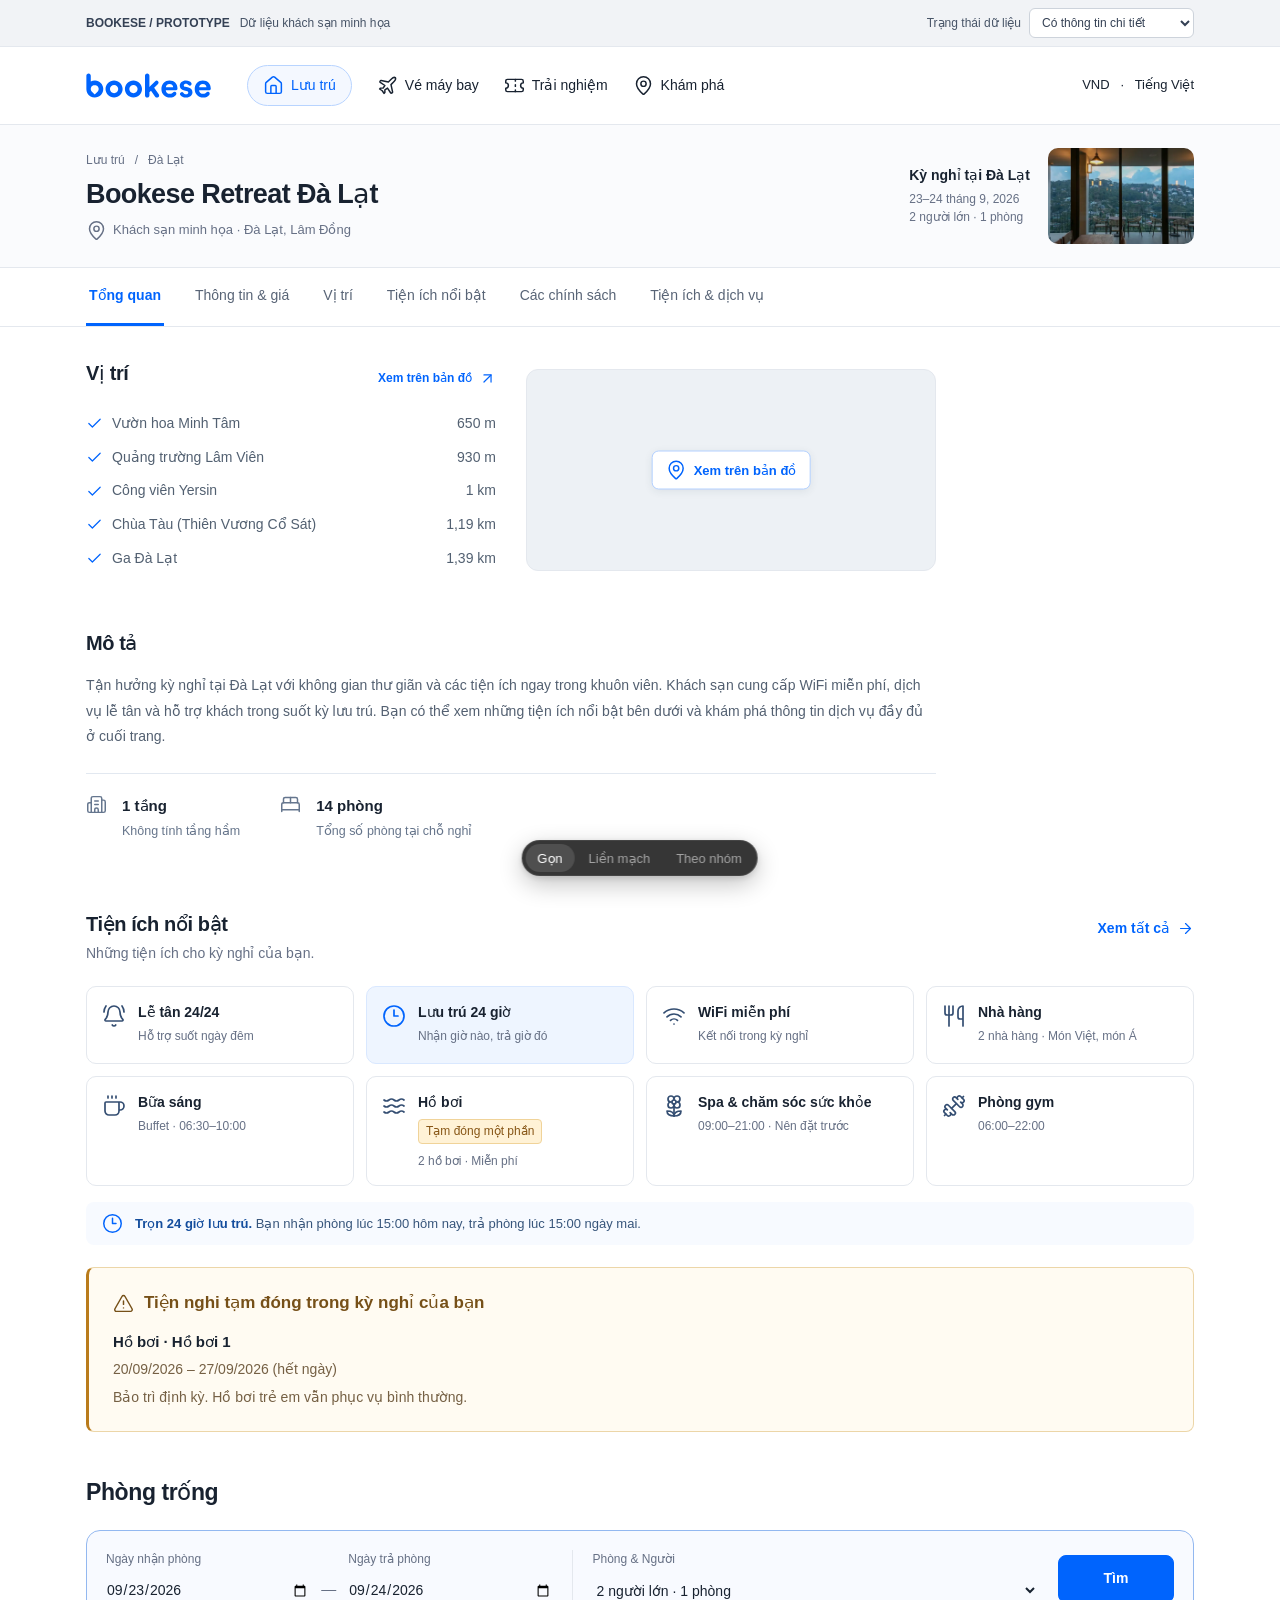
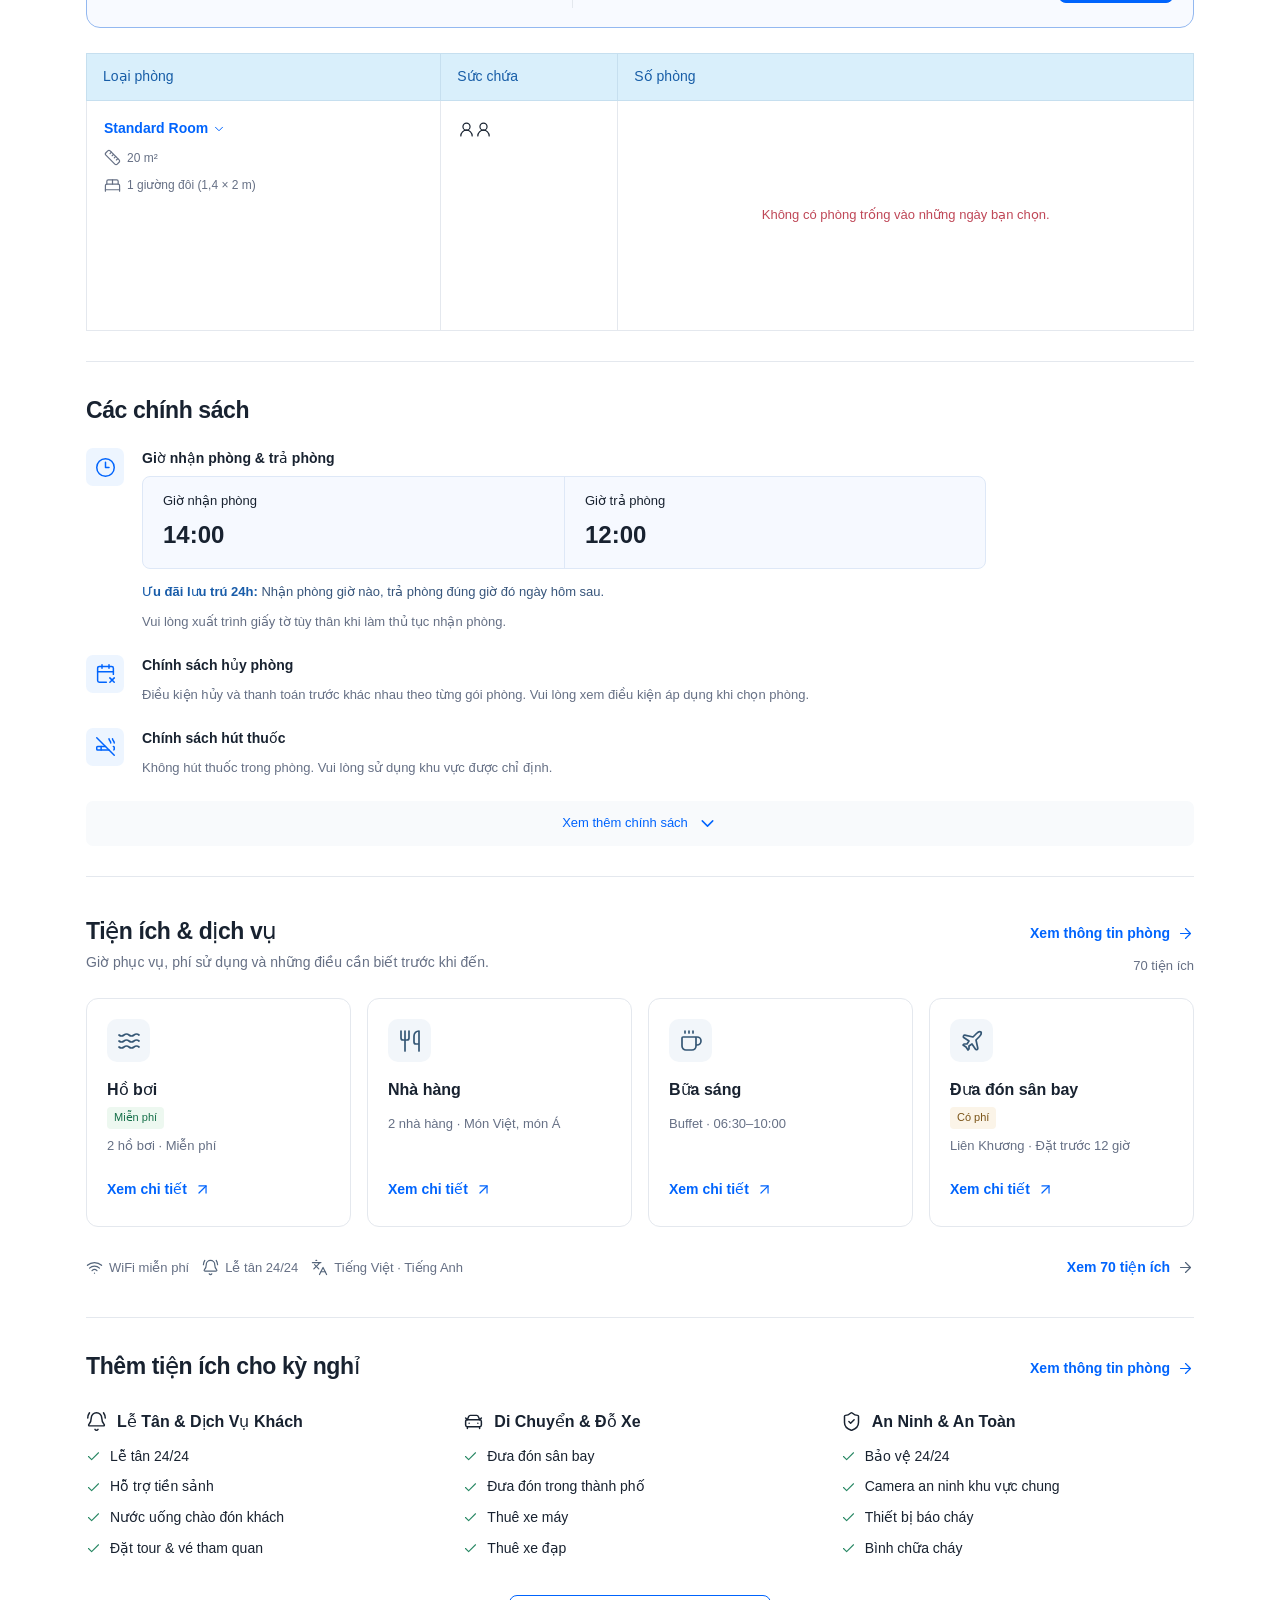
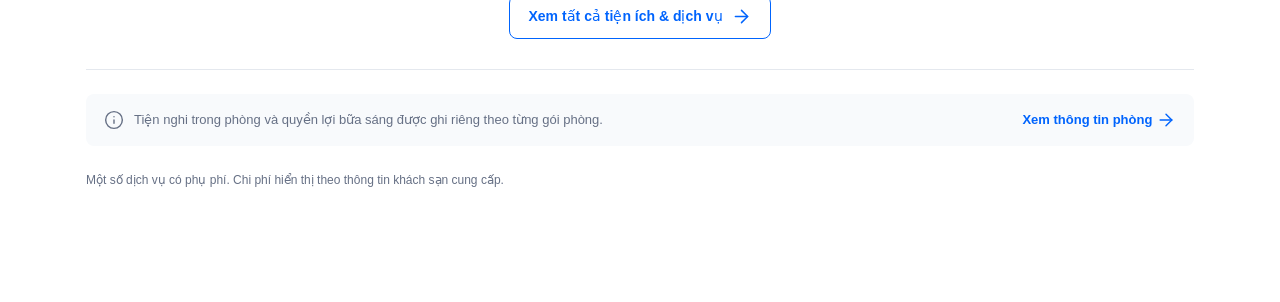
==== commit 3155be6c: "Preview unsaved Extranet data in actual customer interface" ====
--- a/Bookese-Tien-ich-Prototype.html
+++ b/Bookese-Tien-ich-Prototype.html
@@ -238,7 +238,7 @@
 const STORE_KEY='bookese-amenities-extranet-v1';
 const clone=value=>JSON.parse(JSON.stringify(value));
 const DEFAULT_CONFIG={floors:1,rooms:14,languages:['Tiếng Việt','Tiếng Anh'],selected:SEED_IDS,featured:['1','17','37','41','47','69','85','101'],details:SEED_DETAILS,forms:{},closures:[{id:'sample-pool-closure',amenity:'69',scope:'Hồ bơi 1',start:'2026-09-20',end:'2026-09-27',reason:'Bảo trì định kỳ',note:'Hồ bơi trẻ em vẫn phục vụ bình thường.'}]};
-function readConfig(){try{const raw=JSON.parse(localStorage.getItem(STORE_KEY));return raw&&Array.isArray(raw.selected)&&Array.isArray(raw.closures)?{...clone(DEFAULT_CONFIG),...raw}:clone(DEFAULT_CONFIG)}catch{return clone(DEFAULT_CONFIG)}}
+function readConfig(){try{const previewKey=new URLSearchParams(location.search).get('preview');const raw=JSON.parse(previewKey?sessionStorage.getItem(STORE_KEY+':preview:'+previewKey):localStorage.getItem(STORE_KEY));return raw&&Array.isArray(raw.selected)&&Array.isArray(raw.closures)?{...clone(DEFAULT_CONFIG),...raw}:clone(DEFAULT_CONFIG)}catch{return clone(DEFAULT_CONFIG)}}
 const dateVN=value=>value?value.split('-').reverse().join('/'):'Chưa xác định';
 
 let propertyConfig=readConfig();
@@ -264,7 +264,7 @@
 const originalRooms=roomAndPolicies;
 roomAndPolicies=function(){return originalRooms().replace('value="2026-09-23"',`value="${tripStart}"`).replace('value="2026-09-24"',`value="${tripEnd}"`)};
 document.addEventListener('submit',e=>{if(e.target.id==='room-search'&&e.target.checkValidity()){tripStart=e.target.elements.checkin.value;tripEnd=e.target.elements.checkout.value;document.querySelectorAll('[data-closure-notices]').forEach(el=>el.innerHTML=closureNotice());document.querySelectorAll('[data-closure-badge]').forEach(el=>el.innerHTML=closureBadge(el.dataset.closureBadge));refreshIcons()}});
-window.addEventListener('storage',e=>{if(e.key===STORE_KEY){propertyConfig=readConfig();setActive(current)}});
+window.addEventListener('storage',e=>{if(e.key===STORE_KEY&&!new URLSearchParams(location.search).has('preview')){propertyConfig=readConfig();setActive(current)}});
 
 // `variants` is an array of render functions, one per variant, in picker order.
 const stage = document.getElementById('stage');
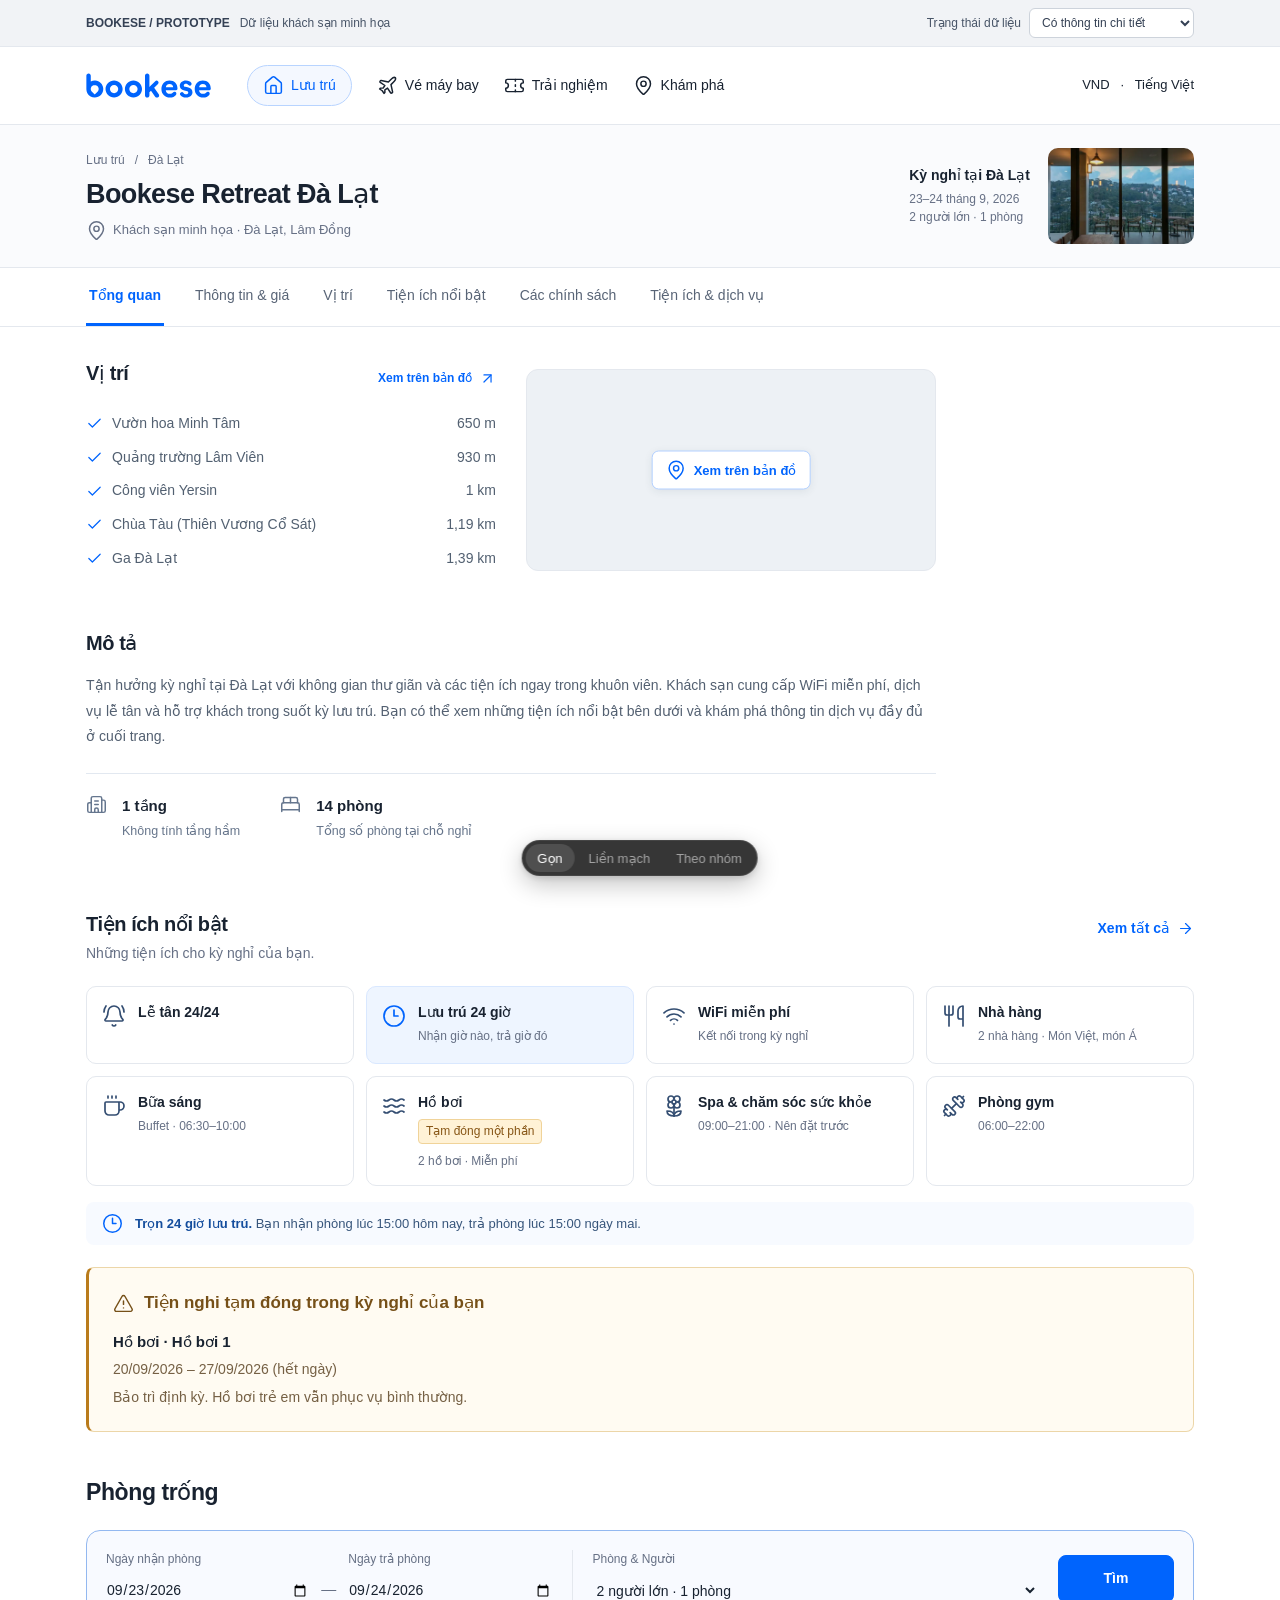
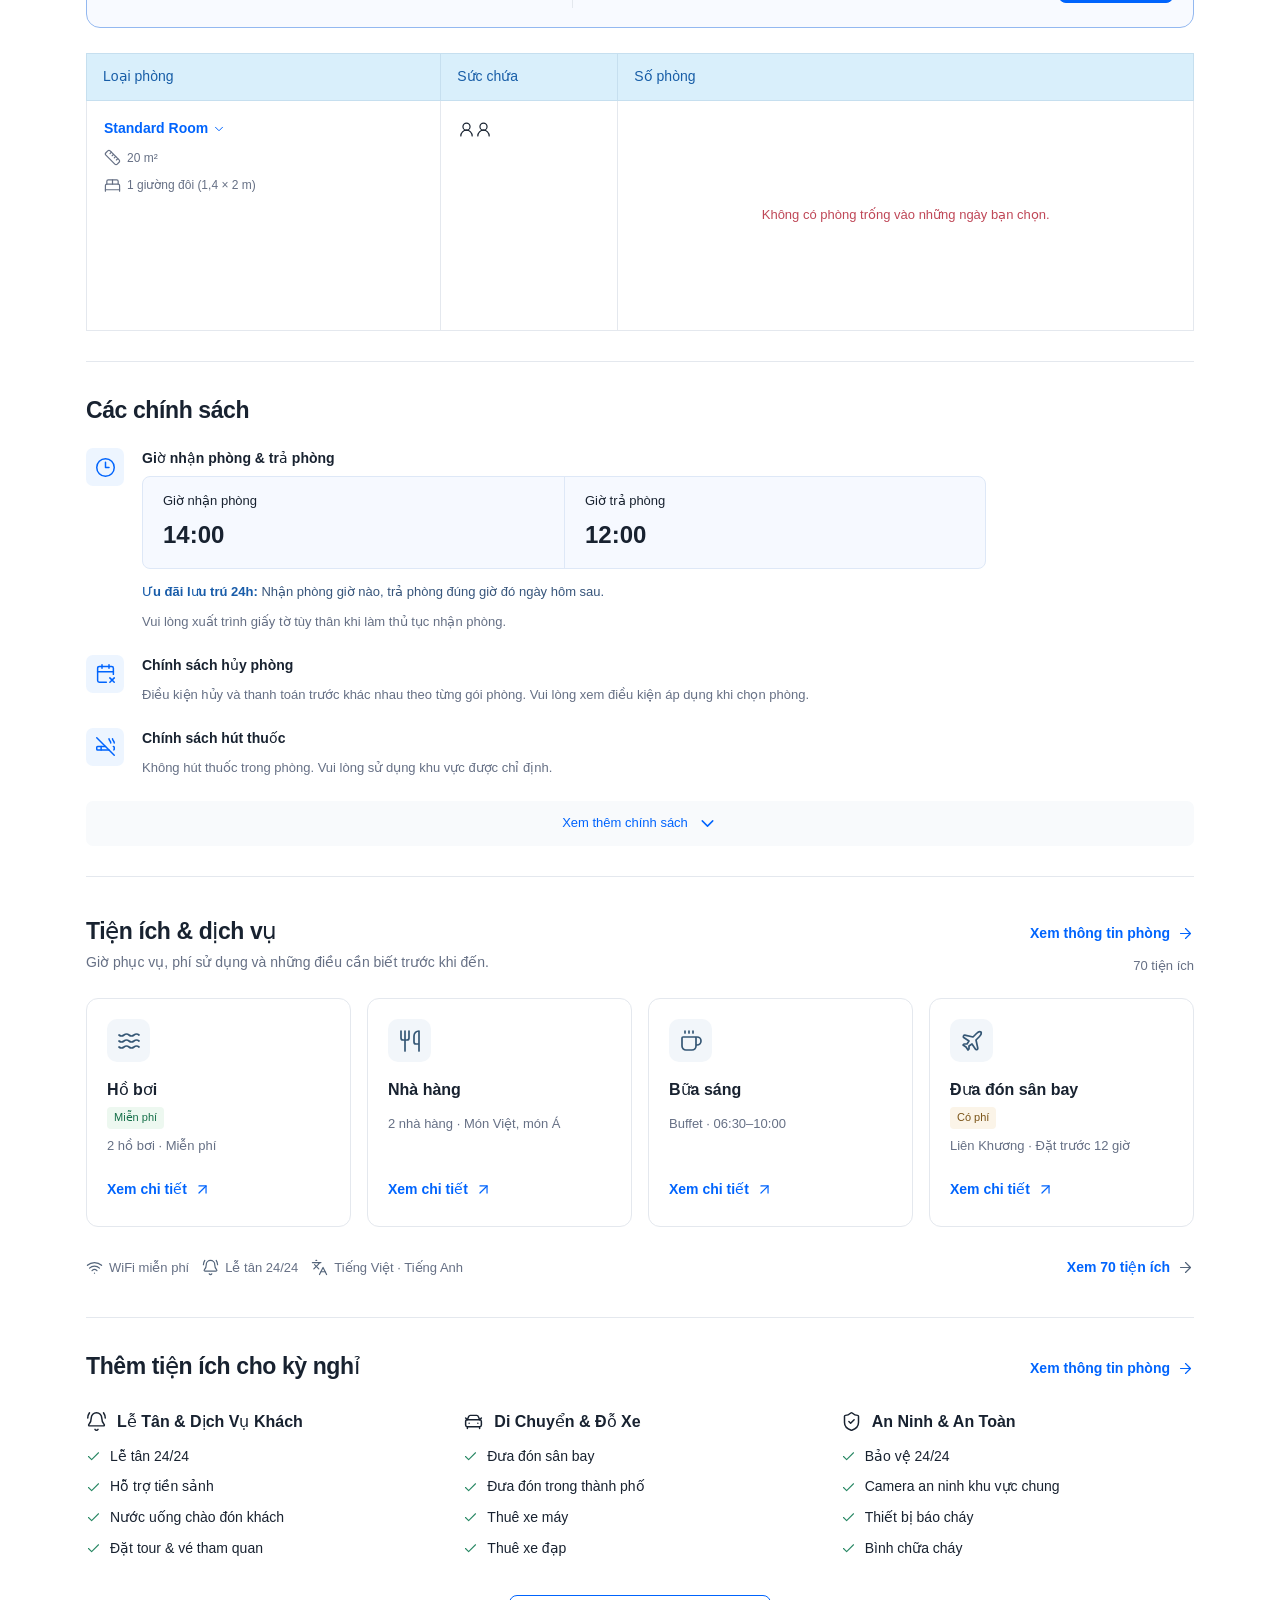
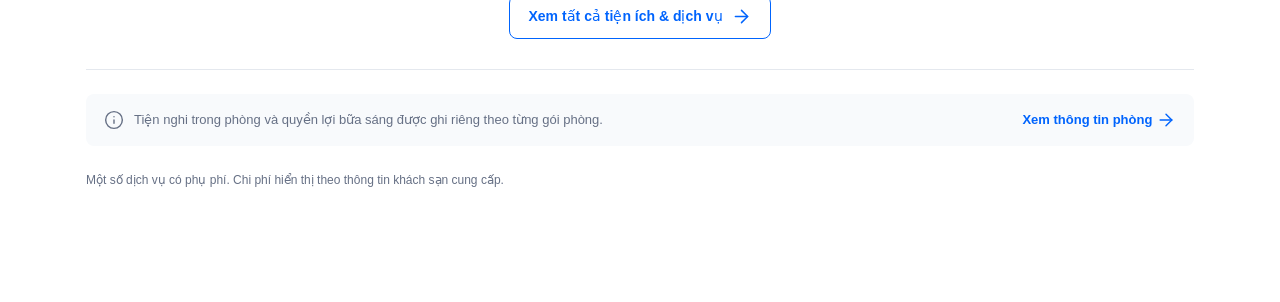
==== commit a3c6d3f1: "Enable contextual quick detail editing and conditional reception hours" ====
--- a/Bookese-Tien-ich-Prototype.html
+++ b/Bookese-Tien-ich-Prototype.html
@@ -265,6 +265,15 @@
 roomAndPolicies=function(){return originalRooms().replace('value="2026-09-23"',`value="${tripStart}"`).replace('value="2026-09-24"',`value="${tripEnd}"`)};
 document.addEventListener('submit',e=>{if(e.target.id==='room-search'&&e.target.checkValidity()){tripStart=e.target.elements.checkin.value;tripEnd=e.target.elements.checkout.value;document.querySelectorAll('[data-closure-notices]').forEach(el=>el.innerHTML=closureNotice());document.querySelectorAll('[data-closure-badge]').forEach(el=>el.innerHTML=closureBadge(el.dataset.closureBadge));refreshIcons()}});
 window.addEventListener('storage',e=>{if(e.key===STORE_KEY&&!new URLSearchParams(location.search).has('preview')){propertyConfig=readConfig();setActive(current)}});
+const baseReceptionAmenities=amenities,baseReceptionDetail=detail;
+function receptionHours(){return propertyConfig.details['1']?.sections?.some(s=>(s.fields||[]).some(([k,v])=>k==='Khung giờ lễ tân'&&v))}
+amenities=function(){const list=baseReceptionAmenities();if(scenario!=='sparse'&&!propertyConfig.selected.includes('1')&&receptionHours())list.unshift({...get('1'),name:'Lễ tân',featured:false});return list};
+detail=function(a){if(a.id==='1'&&propertyConfig.selected.includes('1'))return null;return baseReceptionDetail(a)};
+const receptionOpenDetail=openDetail;
+openDetail=function(id){receptionOpenDetail(id);if(id==='1'&&!propertyConfig.selected.includes('1'))$('#detail-title').textContent='Khung giờ lễ tân'};
+// The compact summary must reflect the 24-hour checkbox too.
+const receptionCompact=variants[0];
+variants[0]=function(){return receptionCompact().replace(/<span><i data-lucide="bell-ring"[^>]*><\/i>Lễ tân 24\/24<\/span>/,amenities().some(a=>a.id==='1')?`<span>${ico('bell-ring')}${propertyConfig.selected.includes('1')?'Lễ tân 24/24':'Lễ tân theo khung giờ'}</span>`:'')};
 
 // `variants` is an array of render functions, one per variant, in picker order.
 const stage = document.getElementById('stage');
